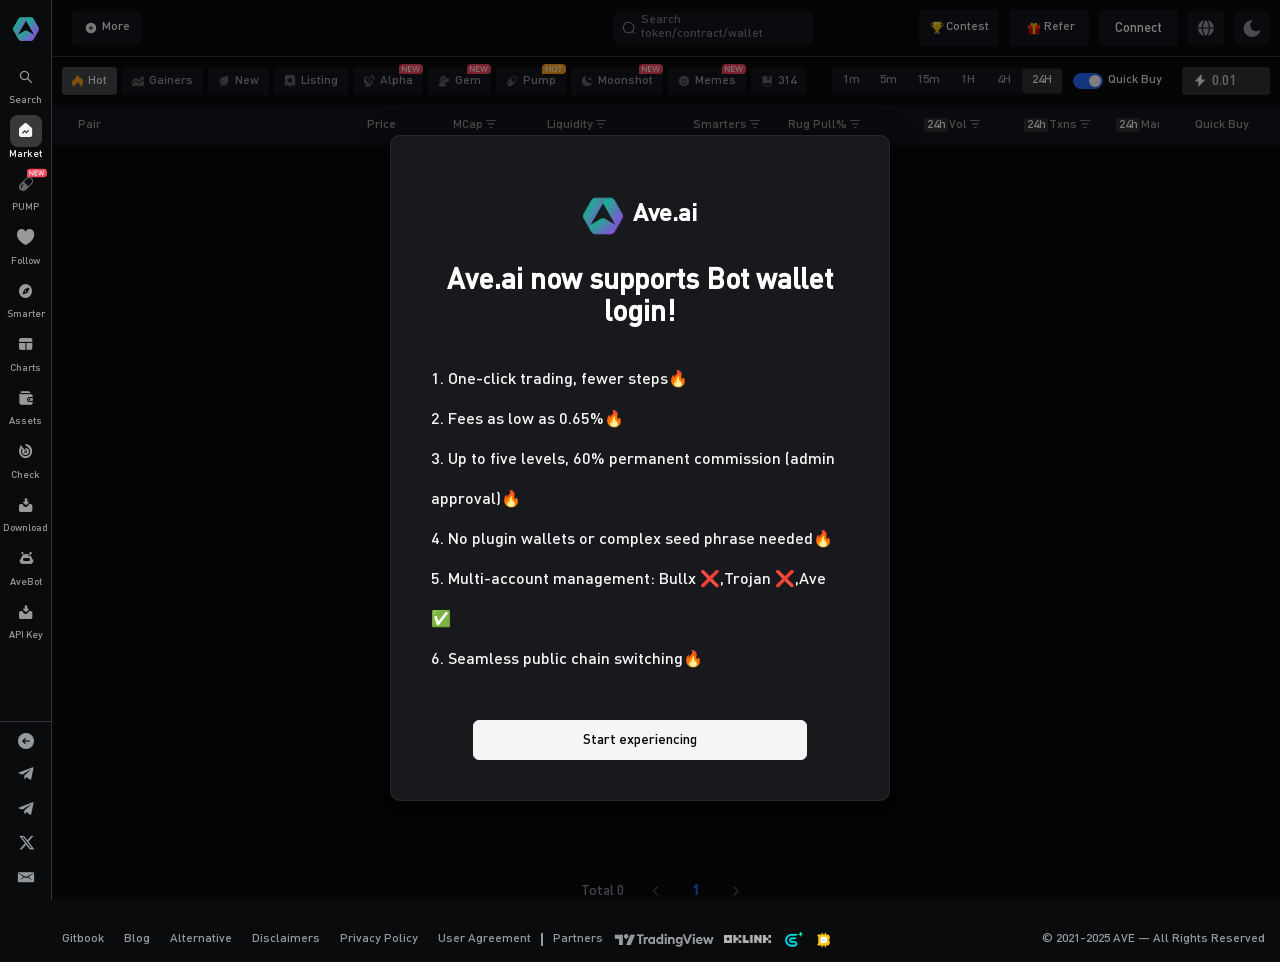
==== chart/index.html @ ca41f1e1 "deploy" ====
<!DOCTYPE html><html lang=""><head><meta charset="utf-8"><meta http-equiv="X-UA-Compatible" content="IE=edge"><meta name="viewport" content="width=device-width,initial-scale=1"><title>Chart | Ave.ai</title><meta name="title" content="Ave.ai"><meta name="description" content="Ave.ai is the most comprehensive on-chain crypto trading platform, integrating 130+ blockchains and 300+ DEXs for secure, professional, and fast trading. It empowers 7M+ users with advanced token analysis and seamless execution across its App, PC platform, and trading bots."><meta property="og:type" content="website"><meta property="og:url" content="https://ave.ai"><meta property="og:title" content="Ave.ai - The Ultimate Web3 Trading Platform"><meta property="og:description" content="Real-Time Blockchain Data, Price Alerts, Smart Money, KOL, Sniping, Copy-Trading and more."><meta property="og:image" content="https://ave.s3.ap-east-1.amazonaws.com/logo/tg-share.png"><meta property="og:image:width" content="1200"><meta property="og:image:height" content="600"><meta property="twitter:card" content="summary_large_image"><meta property="twitter:url" content="https://ave.ai"><meta property="twitter:title" content="Ave.ai - The Ultimate Web3 Trading Platform"><meta property="twitter:description" content="Real-Time Blockchain Data, Price Alerts, Smart Money, KOL, Sniping, Copy-Trading and more."><meta property="twitter:image" content="https://ave.s3.ap-east-1.amazonaws.com/logo/tg-share.png"><meta property="fb:app_id" content="1024585522541030"><!--[if IE]><link rel="icon" href="/favicon.ico" /><![endif]--><link rel="shortcut icon" href="/favicon.ico"><script async src="https://www.googletagmanager.com/gtag/js?id=G-LFKW8KRD0V"></script><script src="/vemachine.js"></script><script>// let supportsDomain = ['ave-m-test-5.github.io']
      // console.log('----top-------',window.top)
      // console.log('----self------',window.self)
      // if (self === top ) {
      //   var antiClickjack = document.getElementById('antiClickjack')
      //   antiClickjack.parentNode.removeChild(antiClickjack)
      // } else {
      //   top.location = self.location
      // }
      function redirect() {
        // let domains = ['avedex.cc', 'ave.ai', 'opencw.online', 'opencc.club']
        // let isDomain = domains.some(i => location.hostname.includes(i))
        let isMobile = /mobile|phone|pad|pod|iPhone|iPod|ios|iPad|Android|Mobile|BlackBerry|IEMobile|MQQBrowser|JUC|Fennec|wOSBrowser|BrowserNG|WebOS|Symbian|Windows Phone/i.test(navigator.userAgent)
        let isUnRedirectDomains = /(opencc\.club)|(aveaidata\.com)/i.test(location.hostname)
        if (isMobile && location.protocol.includes('http') && !location.host.includes('test') && !isUnRedirectDomains) {
            if(location.pathname == '/rank'){
              location.replace('https://airdrop.ave.ai')
            } else {
              location.replace(location.protocol + '//m.' + location.host + location.pathname + location.search)
            }
        }
      }
      redirect()
      function addScriptJs() {
        let d = (JSON.parse(localStorage.ave_globalConfig || '{}').token_logo_url || 'https://www.iconaves.com/')
        let script = document.createElement('script')
        script.type = 'text/javascript'
        script.src = d + `charting_library/charting_library.standalone.js`
        document.getElementsByTagName('head')[0].appendChild(script)
      }
      addScriptJs()</script><link href="/static/css/ApiKey-f71cff67.6a36fe2b.css" rel="prefetch"><link href="/static/css/Balance-21833f8f.79f6ce2b.css" rel="prefetch"><link href="/static/css/Chart-31ecd969.9b517720.css" rel="prefetch"><link href="/static/css/Check-31ecd969.3873eb59.css" rel="prefetch"><link href="/static/css/Download-31ecd969.2d7474a4.css" rel="prefetch"><link href="/static/css/Fav-f71cff67.3955f131.css" rel="prefetch"><link href="/static/css/Index-f71cff67.54437e3a.css" rel="prefetch"><link href="/static/css/Kline-31ecd969.3279a325.css" rel="prefetch"><link href="/static/css/OfficialVerification-f71cff67.b5f4f597.css" rel="prefetch"><link href="/static/css/Pump-31ecd969.e5929961.css" rel="prefetch"><link href="/static/css/Rank-f71cff67.85b6f28e.css" rel="prefetch"><link href="/static/css/Referral-f71cff67.82a01d85.css" rel="prefetch"><link href="/static/css/Smart-f71cff67.af7cda30.css" rel="prefetch"><link href="/static/css/Token-253ae210.98a811a6.css" rel="prefetch"><link href="/static/css/Token-6a2c624d.e3542731.css" rel="prefetch"><link href="/static/css/Token-f71cff67.255a1eab.css" rel="prefetch"><link href="/static/css/chunk-313e67f0.9e0c891a.css" rel="prefetch"><link href="/static/css/default-Chart-Kline-Token-5cf51579.59e1fb63.css" rel="prefetch"><link href="/static/css/default-Index-Pump-Token-1f80e606.da8563d4.css" rel="prefetch"><link href="/static/js/ApiKey-f71cff67.776a9764.js" rel="prefetch"><link href="/static/js/Balance-21833f8f.9f038b0f.js" rel="prefetch"><link href="/static/js/Chart-31ecd969.2fd0bb5a.js" rel="prefetch"><link href="/static/js/Check-31ecd969.735330cc.js" rel="prefetch"><link href="/static/js/Download-31ecd969.7bb31d76.js" rel="prefetch"><link href="/static/js/Fav-f71cff67.8384654d.js" rel="prefetch"><link href="/static/js/Index-f71cff67.89c2bac4.js" rel="prefetch"><link href="/static/js/Kline-31ecd969.595a8030.js" rel="prefetch"><link href="/static/js/Lost-2a317ca3.3fcc49bf.js" rel="prefetch"><link href="/static/js/OfficialVerification-f71cff67.ca6d4b40.js" rel="prefetch"><link href="/static/js/Pump-31ecd969.e25fe1ff.js" rel="prefetch"><link href="/static/js/Rank-f71cff67.ff3c9082.js" rel="prefetch"><link href="/static/js/Referral-f71cff67.59155060.js" rel="prefetch"><link href="/static/js/Smart-f71cff67.ca943f69.js" rel="prefetch"><link href="/static/js/Token-253ae210.0b71a1ac.js" rel="prefetch"><link href="/static/js/Token-6a2c624d.c95b83b5.js" rel="prefetch"><link href="/static/js/Token-f71cff67.5de48d1f.js" rel="prefetch"><link href="/static/js/chunk-2d0cc9a7.7d72dd5b.js" rel="prefetch"><link href="/static/js/chunk-313e67f0.37491906.js" rel="prefetch"><link href="/static/js/chunk-5d7b3c2b.1cd880cf.js" rel="prefetch"><link href="/static/js/chunk-6cbceefd.65727936.js" rel="prefetch"><link href="/static/js/chunk-95565b38.9bbe70e5.js" rel="prefetch"><link href="/static/js/chunk-9b2b69e2.70046dc5.js" rel="prefetch"><link href="/static/js/default-Chart-Index-b811f808.6b7d3717.js" rel="prefetch"><link href="/static/js/default-Chart-Kline-Token-5cf51579.1369ad5e.js" rel="prefetch"><link href="/static/js/default-Fav-Index-Smart-6bdcf28a.e75e60a6.js" rel="prefetch"><link href="/static/js/default-Fav-Rank-Smart-c18b0473.b0b18695.js" rel="prefetch"><link href="/static/js/default-Fav-Smart-31ecd969.c0481fb5.js" rel="prefetch"><link href="/static/js/default-Index-Pump-Token-1f80e606.967e620c.js" rel="prefetch"><link href="/static/js/vendors-Index-Pump-Token-25cb2edc.29214290.js" rel="prefetch"><link href="/static/css/app-06837ae4.5f50bdcd.css" rel="preload" as="style"><link href="/static/css/app-c714bc7b.2062d680.css" rel="preload" as="style"><link href="/static/css/app-cfbf0a2e.84827f6a.css" rel="preload" as="style"><link href="/static/css/app-ec8c427e.1cf5cdd8.css" rel="preload" as="style"><link href="/static/js/app-06837ae4.fdc1468d.js" rel="preload" as="script"><link href="/static/js/app-0b7a60cc.8b9b6d97.js" rel="preload" as="script"><link href="/static/js/app-167fad9f.aaf0bf0a.js" rel="preload" as="script"><link href="/static/js/app-16d3814e.7bfaf046.js" rel="preload" as="script"><link href="/static/js/app-1f20a385.50b6b26f.js" rel="preload" as="script"><link href="/static/js/app-2a42e354.aa9a592b.js" rel="preload" as="script"><link href="/static/js/app-33e35537.77df16f8.js" rel="preload" as="script"><link href="/static/js/app-4939e289.91777275.js" rel="preload" as="script"><link href="/static/js/app-6484b8ce.4f20cd66.js" rel="preload" as="script"><link href="/static/js/app-6f84c08c.fa4eab03.js" rel="preload" as="script"><link href="/static/js/app-72f93981.fbfb8a3f.js" rel="preload" as="script"><link href="/static/js/app-73914085.e6f824af.js" rel="preload" as="script"><link href="/static/js/app-748942c6.2d24419f.js" rel="preload" as="script"><link href="/static/js/app-84f69768.55d66357.js" rel="preload" as="script"><link href="/static/js/app-9187ef67.4600008b.js" rel="preload" as="script"><link href="/static/js/app-94629317.e1e428a9.js" rel="preload" as="script"><link href="/static/js/app-968c033f.8b3df958.js" rel="preload" as="script"><link href="/static/js/app-9af05477.8c2b6226.js" rel="preload" as="script"><link href="/static/js/app-a97bfcba.677fad25.js" rel="preload" as="script"><link href="/static/js/app-aeb57120.3f71007f.js" rel="preload" as="script"><link href="/static/js/app-b5906859.78a9fefa.js" rel="preload" as="script"><link href="/static/js/app-c714bc7b.d9021fe4.js" rel="preload" as="script"><link href="/static/js/app-cfbf0a2e.2d2ea501.js" rel="preload" as="script"><link href="/static/js/app-db300d2f.b8a180e0.js" rel="preload" as="script"><link href="/static/js/app-ec8c427e.b51bc756.js" rel="preload" as="script"><link href="/static/js/app-f9ca8911.51fda257.js" rel="preload" as="script"><link href="/static/js/runtime.2b8c33c8.js" rel="preload" as="script"><link href="/static/css/app-ec8c427e.1cf5cdd8.css" rel="stylesheet"><link href="/static/css/app-cfbf0a2e.84827f6a.css" rel="stylesheet"><link href="/static/css/app-06837ae4.5f50bdcd.css" rel="stylesheet"><link href="/static/css/app-c714bc7b.2062d680.css" rel="stylesheet"><link rel="icon" type="image/png" sizes="32x32" href="/img/icons/favicon-32x32.png"><link rel="icon" type="image/png" sizes="16x16" href="/img/icons/favicon-16x16.png"><link rel="manifest" href="/manifest.json"><meta name="theme-color" content="#131722"><meta name="apple-mobile-web-app-capable" content="yes"><meta name="apple-mobile-web-app-status-bar-style" content="default"><meta name="apple-mobile-web-app-title" content="Ave"><link rel="apple-touch-icon" href="/img/icons/apple-touch-icon-152x152.png"><link rel="mask-icon" href="/img/icons/safari-pinned-tab.svg" color="#131722"><meta name="msapplication-TileImage" content="/img/icons/msapplication-icon-144x144.png"><meta name="msapplication-TileColor" content="#000000"></head><body><noscript><strong>We're sorry but avedex doesn't work properly without JavaScript enabled. Please enable it to continue.</strong></noscript><div id="app"></div><script>window.dataLayer = window.dataLayer || [];
      function gtag(){dataLayer.push(arguments);}
      gtag('js', new Date());

      gtag('config', 'G-LFKW8KRD0V');
      // //添加红包雨
      // ;(function () {
      //   var script = document.createElement('script')
      //   script.onload = function () {
      //     MapleRedPacketSDK.initMapleRedPacket({
      //       platform: "ave"
      //     }).renderToBody()
      //   }
      //   script.defer = true
      //   script.src = 'https://unpkg.com/@maple-tech/red-packet-sdk/dist/index.iife.js'
      //   document.body.appendChild(script)
      // })()</script><script src="/static/js/runtime.2b8c33c8.js"></script><script src="/static/js/app-748942c6.2d24419f.js"></script><script src="/static/js/app-6f84c08c.fa4eab03.js"></script><script src="/static/js/app-9af05477.8c2b6226.js"></script><script src="/static/js/app-84f69768.55d66357.js"></script><script src="/static/js/app-94629317.e1e428a9.js"></script><script src="/static/js/app-968c033f.8b3df958.js"></script><script src="/static/js/app-167fad9f.aaf0bf0a.js"></script><script src="/static/js/app-2a42e354.aa9a592b.js"></script><script src="/static/js/app-b5906859.78a9fefa.js"></script><script src="/static/js/app-72f93981.fbfb8a3f.js"></script><script src="/static/js/app-db300d2f.b8a180e0.js"></script><script src="/static/js/app-9187ef67.4600008b.js"></script><script src="/static/js/app-4939e289.91777275.js"></script><script src="/static/js/app-16d3814e.7bfaf046.js"></script><script src="/static/js/app-aeb57120.3f71007f.js"></script><script src="/static/js/app-6484b8ce.4f20cd66.js"></script><script src="/static/js/app-0b7a60cc.8b9b6d97.js"></script><script src="/static/js/app-73914085.e6f824af.js"></script><script src="/static/js/app-1f20a385.50b6b26f.js"></script><script src="/static/js/app-f9ca8911.51fda257.js"></script><script src="/static/js/app-ec8c427e.b51bc756.js"></script><script src="/static/js/app-cfbf0a2e.2d2ea501.js"></script><script src="/static/js/app-33e35537.77df16f8.js"></script><script src="/static/js/app-06837ae4.fdc1468d.js"></script><script src="/static/js/app-a97bfcba.677fad25.js"></script><script src="/static/js/app-c714bc7b.d9021fe4.js"></script></body></html>
---- static/css/ApiKey-f71cff67.6a36fe2b.css ----
[data-v-0fa885c8] .header-class-custom{background-color:var(--a-btn-bg-1-color)!important;font-weight:400}[data-v-0fa885c8] .row-class-custom{background-color:var(--a-bg-1-color)!important;color:var(--a-text-1-color)!important}[data-v-0fa885c8] .el-dropdown-menu{padding:10px!important}[data-v-0fa885c8] .custom-dropdown-class .el-popper__arrow:before{display:none!important}[data-v-0fa885c8] .el-dropdown-menu__item{color:#333;border-radius:.25rem;margin:0 1rem;width:10rem;padding:.5rem}[data-v-0fa885c8] .el-dropdown-menu__item:focus,[data-v-0fa885c8] .el-dropdown-menu__item:hover{background:#f2f2f2;color:#333}.table-custom-class[data-v-0fa885c8]{width:100%}.table-custom-class .row-option-class[data-v-0fa885c8]{display:flex;gap:.5rem}.table-custom-class .row-option-class div[data-v-0fa885c8]{cursor:pointer;text-decoration:underline}.table-custom-class .row-option-class .disabled-option[data-v-0fa885c8]{color:#999;cursor:not-allowed;text-decoration:underline;opacity:.7}.status-active[data-v-0fa885c8]{color:#1cc982}.status-deactivated[data-v-0fa885c8]{color:#f6465d}.warning-message[data-v-0fa885c8]{color:#f6465d;padding:10px 0;font-size:14px}.action-buttons[data-v-0fa885c8]{margin-top:20px;text-align:right}.action-buttons .deactivate-btn[data-v-0fa885c8]{background-color:transparent;border:1px solid #dcdfe6;color:#606266}[data-v-d5ce3548] .header-class-custom{background-color:var(--a-btn-bg-1-color)!important;font-weight:400}[data-v-d5ce3548] .row-class-custom{background-color:var(--a-bg-1-color)!important;color:var(--a-text-1-color)!important}.table-custom-class[data-v-d5ce3548]{width:100%}.header-with-icon[data-v-d5ce3548]{display:flex;align-items:center;gap:5px}.text-buy[data-v-d5ce3548]{color:#1cc982}.text-sell[data-v-d5ce3548]{color:#f6465d}.token-container[data-v-d5ce3548]{display:flex;align-items:center;gap:8px}.token-info[data-v-d5ce3548]{display:flex;flex-direction:column}.token-contract[data-v-d5ce3548]{font-size:.625rem;color:#959a9f;display:flex;align-items:center;gap:4px}.profit[data-v-d5ce3548]{display:flex;flex-direction:column}.profit.positive[data-v-d5ce3548]{color:#1cc982}.profit.negative[data-v-d5ce3548]{color:#f6465d}.profit.neutral[data-v-d5ce3548]{color:#909399}.hash-container[data-v-d5ce3548]{display:flex;align-items:center;gap:4px}.icon-action[data-v-d5ce3548]{cursor:pointer;color:var(--custom-primary-color);font-size:14px;margin-left:4px}.icon-action[data-v-d5ce3548]:hover{opacity:.8}[data-v-edfee620] .create-key-dialog{border-radius:8px;overflow:hidden}[data-v-edfee620] .create-key-dialog .el-dialog__header{padding:20px;margin-right:0}[data-v-edfee620] .create-key-dialog .el-dialog__header .el-dialog__title{font-size:18px;font-weight:500}[data-v-edfee620] .create-key-dialog .el-dialog__header .el-dialog__headerbtn{top:20px;right:20px}[data-v-edfee620] .create-key-dialog .el-dialog__body{padding:0 20px 20px}[data-v-edfee620] .create-key-dialog .el-dialog__footer{display:none}.dialog-content[data-v-edfee620]{display:flex;flex-direction:column}.dialog-content .generate-key-box[data-v-edfee620]{height:3rem;flex-shrink:0;border-radius:.5rem;background:#f2f2f2;display:flex;align-items:center;justify-content:space-between;padding:0 1rem}.form-label[data-v-edfee620]{font-size:14px;color:var(--el-text-color-primary);margin-bottom:8px}.custom-input[data-v-edfee620]{margin-bottom:20px}.custom-input[data-v-edfee620] .el-input__wrapper{border-radius:4px}.next-btn[data-v-edfee620]{width:100%;height:40px;background-color:#222;border-color:#222;color:#fff;border-radius:4px}.next-btn[data-v-edfee620]:hover{background-color:#333;border-color:#333}.next-btn.is-disabled[data-v-edfee620],.next-btn.is-disabled[data-v-edfee620]:hover{background-color:#999;border-color:#999}.key-warning[data-v-edfee620]{margin-top:.5rem;margin-bottom:1rem;font-size:.75rem}.key-warning i[data-v-edfee620]{font-size:16px;margin-top:2px}.key-warning span[data-v-edfee620]{font-size:14px;line-height:1.5}.delegatees-list[data-v-edfee620]{display:flex;flex-direction:column;gap:8px;margin-bottom:20px}.delegatee-item[data-v-edfee620]{display:flex;align-items:center;padding:12px;border-radius:8px;border:1px solid var(--el-border-color-lighter);cursor:pointer;background-color:#f8f9fc}.delegatee-item.selected[data-v-edfee620]{background-color:#eef3ff;border-color:#4e6ef2}.delegatee-item[data-v-edfee620]:hover{border-color:var(--el-color-primary-light-5)}.delegatee-icon[data-v-edfee620]{width:24px;height:24px;margin-right:12px}.delegatee-icon .circle-placeholder[data-v-edfee620]{width:100%;height:100%;background-color:#4e6ef2;border-radius:50%}.delegatee-name[data-v-edfee620]{flex:1;font-size:14px}.check-icon[data-v-edfee620]{color:#4e6ef2;font-size:16px}[data-v-09e05a3c] .el-segmented{padding:.25rem}[data-v-09e05a3c] .el-segmented__item-selected{background-color:#fff;border-radius:.25rem}[data-v-09e05a3c] .el-segmented__item.is-selected{color:#000}.page-bg .head-bg[data-v-09e05a3c]{display:flex;align-items:center;justify-content:space-between;padding:.6rem 1.25rem .6rem 1.5rem;border-bottom:var(--custom-br)}.page-bg .head-bg .create-button[data-v-09e05a3c]{display:flex;align-items:center;padding:.375rem .5rem;gap:.625rem;border-radius:.25rem;background:#15171c;color:#fafafa;font-size:.875rem;cursor:pointer}
---- static/css/Balance-21833f8f.79f6ce2b.css ----
[data-v-054dd3f2] .el-table{overflow:initial}[data-v-054dd3f2] .el-table .el-table__header-wrapper{position:sticky;top:60px;z-index:3}[data-v-054dd3f2] .el-table .sort-caret.ascending{border-bottom-color:var(--a-text-2-color)}[data-v-054dd3f2] .el-table .sort-caret.descending{border-top-color:var(--a-text-2-color)}[data-v-054dd3f2] .el-table tr{cursor:pointer}[data-v-054dd3f2] .el-table .cell{line-height:15px;padding:0 3px}[data-v-054dd3f2] .el-table th,[data-v-054dd3f2] .el-table th.el-table__cell.is-leaf{border-bottom:none}[data-v-054dd3f2] .el-table th.el-table__cell.is-leaf.descending .cell{color:var(--custom-primary-color)}[data-v-054dd3f2] .el-table th.el-table__cell.is-leaf.descending .cell .sort-caret.descending{border-top-color:var(--custom-primary-color)}[data-v-054dd3f2] .el-table th.el-table__cell.is-leaf.ascending .cell{color:var(--custom-primary-color)}[data-v-054dd3f2] .el-table th.el-table__cell.is-leaf.ascending .cell .sort-caret.ascending{border-bottom-color:var(--custom-primary-color)}[data-v-054dd3f2] .el-table th .cell{font-weight:400;font-size:12px}[data-v-054dd3f2] .el-table td.el-table__cell{font-weight:400}[data-v-054dd3f2] .el-table td .cell{overflow:visible}.icon-token-container[data-v-054dd3f2]{margin-right:4px}.icon-token-container .icon-symbol[data-v-054dd3f2]{left:20px;top:20px}.plus[data-v-054dd3f2]{font-size:20px;line-height:20px;display:block;height:20px;margin-right:10px}.progress[data-v-054dd3f2]{margin-left:3px}.progress[data-v-054dd3f2] .el-progress__text{min-width:12px}.progress .icon-suo1[data-v-054dd3f2]{width:8px;height:8px}.icon-svg1[data-v-054dd3f2]{width:16px;height:16px;vertical-align:middle}.token-info[data-v-054dd3f2]{display:flex;align-items:center}.token-info .token-symbol[data-v-054dd3f2]{font-size:14px;margin-right:3px}.token-info .token-network[data-v-054dd3f2]{border:1px solid #878fbc;border-radius:10px;font-size:12px;color:#878fbc;padding:2px 5px;margin-left:9px}.token-info .token-icon[data-v-054dd3f2]{border-radius:50%;width:32px;height:32px}.table-empty[data-v-054dd3f2]{display:flex;flex-direction:column;justify-content:center;align-items:center;padding:80px 0;min-height:calc(100vh - 750px)}.icon-svg[data-v-054dd3f2]{font-size:20px;cursor:pointer;color:var(--custom-primary-color);border-radius:100%;width:20px;vertical-align:middle}.icon-svg.icon-huoyan[data-v-054dd3f2]{width:12px;font-size:12px}.icon-svg.icon-new[data-v-054dd3f2]{font-size:12px}.icon-svg.icon-xiala[data-v-054dd3f2]{width:8px;height:8px;margin-left:5px}.icon-shaixuan[data-v-054dd3f2]:hover{cursor:pointer;color:var(--custom-primary-color)}.filter-box[data-v-054dd3f2]{color:var(--custom-text-1-color)}.filter-box .filter-title[data-v-054dd3f2]{font-size:12px;color:var(--a-text-2-color)}.filter-box[data-v-054dd3f2] .el-slider__runway{--el-slider-button-size:14px}.filter-box[data-v-054dd3f2] .el-slider__runway .el-slider__marks .el-slider__marks-text:nth-child(2){transform:translateX(0)!important;right:-6px!important;left:auto!important}.filter-box .chain-icon-sort-container[data-v-054dd3f2]{display:flex;flex-direction:column;align-items:center;justify-content:center;margin-left:5px}.filter-box .chain-icon-sort-container .icon-svg[data-v-054dd3f2]{font-size:10px;padding:0;cursor:pointer;color:var(--a-text-2-color);width:12px;height:10px}.filter-box .chain-icon-sort-container .icon-svg+.icon-svg[data-v-054dd3f2]{margin-top:1px}.filter-box .chain-icon-sort-container .icon-svg.active[data-v-054dd3f2]{color:var(--custom-primary-color)}.filter-box .icon-filter-sort[data-v-054dd3f2]{font-size:12px;opacity:.3;cursor:pointer}.filter-box .icon-filter-sort.active[data-v-054dd3f2]{opacity:1}.filter-box .icon-filter-sort[data-v-054dd3f2]:hover:not(.active){opacity:.6}.red[data-v-054dd3f2]{color:var(--35de2a5e)}.green[data-v-054dd3f2]{color:var(--4576f7ec)}.popper-gold .title[data-v-054dd3f2]{color:var(--a-text-2-color)}.popper-gold ul li a[data-v-054dd3f2]{color:var(--custom-text-1-color);padding:6px 15px;display:flex}.popper-gold ul li a .icon-bianzu[data-v-054dd3f2],.popper-gold ul li a .icon-dexs1[data-v-054dd3f2]{color:var(--a-text-1-color)}.popper-gold ul li a.disabled[data-v-054dd3f2]{color:var(--a-text-2-color)}.popper-gold ul li a.disabled[data-v-054dd3f2]:hover{cursor:not-allowed}.popper-gold ul li a[data-v-054dd3f2]:hover{opacity:1;text-decoration:none;background:var(--custom-btn-2-color)}.popper-gold .footer[data-v-054dd3f2]{display:flex;align-items:center;justify-content:center;margin:15px 0}.popper-gold .tag-left[data-v-054dd3f2]{margin-left:3px;width:12px;height:12px}.popper-gold .tag-left2[data-v-054dd3f2]{margin-left:3px;width:19px;height:17px}.icon-danger[data-v-054dd3f2]{color:red}.color-gray[data-v-054dd3f2],.mini[data-v-054dd3f2]{color:#959a9f;font-size:12px}.mini[data-v-054dd3f2]{display:block}[data-v-07c3b483] .el-table{overflow:initial;min-height:calc(100vh - 220px)}[data-v-07c3b483] .el-table .el-table__header-wrapper{position:sticky;top:60px;z-index:3}[data-v-07c3b483] .el-table .sort-caret.ascending{border-bottom-color:var(--a-text-2-color)}[data-v-07c3b483] .el-table .sort-caret.descending{border-top-color:var(--a-text-2-color)}[data-v-07c3b483] .el-table tr{cursor:pointer}[data-v-07c3b483] .el-table .cell{line-height:15px;padding:0 3px}[data-v-07c3b483] .el-table th,[data-v-07c3b483] .el-table th.el-table__cell.is-leaf{border-bottom:none}[data-v-07c3b483] .el-table th.el-table__cell.is-leaf.descending .cell{color:var(--custom-primary-color)}[data-v-07c3b483] .el-table th.el-table__cell.is-leaf.descending .cell .sort-caret.descending{border-top-color:var(--custom-primary-color)}[data-v-07c3b483] .el-table th.el-table__cell.is-leaf.ascending .cell{color:var(--custom-primary-color)}[data-v-07c3b483] .el-table th.el-table__cell.is-leaf.ascending .cell .sort-caret.ascending{border-bottom-color:var(--custom-primary-color)}[data-v-07c3b483] .el-table th .cell{font-weight:400;font-size:12px}[data-v-07c3b483] .el-table td.el-table__cell{font-weight:400}[data-v-07c3b483] .el-table td .cell{overflow:visible}.icon-token-container[data-v-07c3b483]{margin-right:4px}.icon-token-container .icon-symbol[data-v-07c3b483]{left:20px;top:20px}.plus[data-v-07c3b483]{font-size:20px;line-height:20px;display:block;height:20px;margin-right:10px}.progress[data-v-07c3b483]{margin-left:3px}.progress[data-v-07c3b483] .el-progress__text{min-width:12px}.progress .icon-suo1[data-v-07c3b483]{width:8px;height:8px}.icon-svg1[data-v-07c3b483]{width:16px;height:16px;vertical-align:middle}.token-info[data-v-07c3b483]{display:flex;align-items:center}.token-info .token-symbol[data-v-07c3b483]{font-size:14px;margin-right:3px}.token-info .token-network[data-v-07c3b483]{border:1px solid #878fbc;border-radius:10px;font-size:12px;color:#878fbc;padding:2px 5px;margin-left:9px}.token-info .token-icon[data-v-07c3b483]{border-radius:50%;width:32px;height:32px}.table-empty[data-v-07c3b483]{display:flex;flex-direction:column;justify-content:center;align-items:center;padding:80px 0;min-height:calc(100vh - 750px)}.icon-svg[data-v-07c3b483]{font-size:20px;cursor:pointer;color:var(--custom-primary-color);border-radius:100%;width:20px;vertical-align:middle}.icon-svg.icon-huoyan[data-v-07c3b483]{width:12px;font-size:12px}.icon-svg.icon-new[data-v-07c3b483]{font-size:12px}.icon-svg.icon-xiala[data-v-07c3b483]{width:8px;height:8px;margin-left:5px}.icon-shaixuan[data-v-07c3b483]:hover{cursor:pointer;color:var(--custom-primary-color)}.filter-box[data-v-07c3b483]{color:var(--custom-text-1-color)}.filter-box .filter-title[data-v-07c3b483]{font-size:12px;color:var(--a-text-2-color)}.filter-box[data-v-07c3b483] .el-slider__runway{--el-slider-button-size:14px}.filter-box[data-v-07c3b483] .el-slider__runway .el-slider__marks .el-slider__marks-text:nth-child(2){transform:translateX(0)!important;right:-6px!important;left:auto!important}.filter-box .chain-icon-sort-container[data-v-07c3b483]{display:flex;flex-direction:column;align-items:center;justify-content:center;margin-left:5px}.filter-box .chain-icon-sort-container .icon-svg[data-v-07c3b483]{font-size:10px;padding:0;cursor:pointer;color:var(--a-text-2-color);width:12px;height:10px}.filter-box .chain-icon-sort-container .icon-svg+.icon-svg[data-v-07c3b483]{margin-top:1px}.filter-box .chain-icon-sort-container .icon-svg.active[data-v-07c3b483]{color:var(--custom-primary-color)}.filter-box .icon-filter-sort[data-v-07c3b483]{font-size:12px;opacity:.3;cursor:pointer}.filter-box .icon-filter-sort.active[data-v-07c3b483]{opacity:1}.filter-box .icon-filter-sort[data-v-07c3b483]:hover:not(.active){opacity:.6}.red[data-v-07c3b483]{color:var(--77fe5e46)}.green[data-v-07c3b483]{color:var(--126305d4)}.popper-gold .title[data-v-07c3b483]{color:var(--a-text-2-color)}.popper-gold ul li a[data-v-07c3b483]{color:var(--custom-text-1-color);padding:6px 15px;display:flex}.popper-gold ul li a .icon-bianzu[data-v-07c3b483],.popper-gold ul li a .icon-dexs1[data-v-07c3b483]{color:var(--a-text-1-color)}.popper-gold ul li a.disabled[data-v-07c3b483]{color:var(--a-text-2-color)}.popper-gold ul li a.disabled[data-v-07c3b483]:hover{cursor:not-allowed}.popper-gold ul li a[data-v-07c3b483]:hover{opacity:1;text-decoration:none;background:var(--custom-btn-2-color)}.popper-gold .footer[data-v-07c3b483]{display:flex;align-items:center;justify-content:center;margin:15px 0}.popper-gold .tag-left[data-v-07c3b483]{margin-left:3px;width:12px;height:12px}.popper-gold .tag-left2[data-v-07c3b483]{margin-left:3px;width:19px;height:17px}.icon-danger[data-v-07c3b483]{color:red}.color-gray[data-v-07c3b483],.mini[data-v-07c3b483]{color:#959a9f;font-size:12px}.mini[data-v-07c3b483]{display:block}.sol[data-v-ca28e7ba]{background:var(--a-bg-1-color);padding:40px;--el-checkbox-checked-bg-color:#000;--el-checkbox-checked-input-border-color:#000;color:var(--a-text-1-color)}.sol .fon-weight-bold[data-v-ca28e7ba]{font-weight:700}.sol .attention.active[data-v-ca28e7ba]{color:#f45469}.sol .share[data-v-ca28e7ba]{padding:8px 18px;background:var(--custom-bg-6-color);color:var(--a-btn-bg-2-color);font-size:12px;margin-bottom:20px}.sol .item[data-v-ca28e7ba]{background:var(--custom-bg-6-color);padding:20px;font-size:14px;color:var(--a-text-2-color);border-radius:12px;text-align:center}.sol .item i.icon-qiehuan[data-v-ca28e7ba]{color:var(--a-text-2-color)}.sol .item2[data-v-ca28e7ba]{border:1px solid var(--custom-primary-lighter-7-color);padding:12px;font-size:14px;color:var(--a-text-2-color);border-radius:12px;text-align:center;width:calc(100vw - 48px)}.sol .item2[data-v-ca28e7ba]:not(:last-child){margin-right:12px}.sol .item2 i.icon-qiehuan[data-v-ca28e7ba]{color:var(--a-text-2-color)}.sol .border-bottom[data-v-ca28e7ba]{border-bottom:1px solid var(--custom-primary-lighter-14-color)}.sol .tabs[data-v-ca28e7ba]{padding:10px 5px;font-size:16px}.sol .tabs a[data-v-ca28e7ba]{font-size:14px;color:#999;text-align:center;font-weight:500;line-height:16px;text-decoration:none;border-bottom:3px solid transparent;padding-bottom:10px;margin-right:30px}.sol .tabs a[data-v-ca28e7ba]:hover{opacity:1}.sol .tabs a.active[data-v-ca28e7ba]{color:var(--a-text-1-color);border-bottom:3px solid var(--a-text-1-color)}.sol[data-v-ca28e7ba] .el-table{--el-table-tr-bg-color:var(--custom-bg-1-color);--el-table-bg-color:var(--custom-bg-1-color);--el-table-text-color:var(--a-text-1-color);--el-table-header-bg-color:var(--a-btn-bg-1-color);--el-fill-color-lighter:var(--custom-bg-1-color);--el-table-header-text-color:var(--a-text-2-color);--el-table-border-color:var(--a-br-1-color);--el-table-row-hover-bg-color:var(--a-table-hover-bg-color);background:var(--custom-bg-1-color);--el-bg-color:var(--custom-bg-1-color);overflow:initial;min-height:calc(100vh - 600px);font-size:14px}.sol[data-v-ca28e7ba] .el-table .el-table__header-wrapper{position:sticky;top:47px;z-index:3}.sol[data-v-ca28e7ba] .el-table .sort-caret.ascending{border-bottom-color:var(--custom-font-8-color)}.sol[data-v-ca28e7ba] .el-table .sort-caret.descending{border-top-color:var(--custom-font-8-color)}.sol[data-v-ca28e7ba] .el-table a{color:currentColor;display:inline-block;vertical-align:middle;line-height:1}.sol[data-v-ca28e7ba] .el-table tr{cursor:pointer}.sol[data-v-ca28e7ba] .el-table .cell{line-height:17px;padding:0 1px}.sol[data-v-ca28e7ba] .el-table th{padding:6px 5px 6px 5px;border-bottom:none!important;height:40px}.sol[data-v-ca28e7ba] .el-table th.el-table__cell.is-leaf{border-bottom:none}.sol[data-v-ca28e7ba] .el-table th.el-table__cell.is-leaf.descending .cell{color:var(--el-table-header-text-color)}.sol[data-v-ca28e7ba] .el-table th.el-table__cell.is-leaf.descending .cell .sort-caret.descending{border-top-color:var(--a-btn-bg-2-color)}.sol[data-v-ca28e7ba] .el-table th.el-table__cell.is-leaf.ascending .cell{color:var(--el-table-header-text-color)}.sol[data-v-ca28e7ba] .el-table th.el-table__cell.is-leaf.ascending .cell .sort-caret.ascending{border-bottom-color:var(--a-btn-bg-2-color)}.sol[data-v-ca28e7ba] .el-table th .cell{font-weight:400;font-size:12px}.sol[data-v-ca28e7ba] .el-table td{height:60px}.sol[data-v-ca28e7ba] .el-table td.el-table__cell{z-index:0;padding:6px 5px 6px 5px;border-bottom:.5px solid var(--custom-br-1-color);font-weight:400}.sol[data-v-ca28e7ba] .el-table td:first-child,.sol[data-v-ca28e7ba] .el-table th:first-child{padding-left:20px}.sol[data-v-ca28e7ba] .el-table td:last-child,.sol[data-v-ca28e7ba] .el-table th:last-child{padding-right:20px}.sol[data-v-ca28e7ba] .el-table .token-symbol{color:var(--a-text-1-color)}.sol[data-v-ca28e7ba] .el-table .trade{display:flex;align-items:center;justify-content:flex-end}.sol[data-v-ca28e7ba] .el-table .trade a{background:var(--a-bg-4-color);padding:5px 7px;border-radius:6px;display:flex;align-items:center;font-size:14px;color:var(--a-text-1-color)}.sol[data-v-ca28e7ba] .el-table .trade a .icon-svg{margin-right:3px}.sol[data-v-ca28e7ba] .el-table .trade a:hover{opacity:.5}.sol .pagination-box[data-v-ca28e7ba]{margin:30px 0 0 0;justify-content:center}.avatar[data-v-ca28e7ba]{border-radius:100%}.edit[data-v-ca28e7ba]{width:-moz-fit-content;width:fit-content}.edit button[data-v-ca28e7ba]{position:absolute;right:5px;top:5px;font-size:12px;padding:2px 5px}.line[data-v-ca28e7ba]{font-size:14px}[data-v-ca28e7ba] .el-input__wrapper{background:var(--a-bg-7-color);box-shadow:none}[data-v-ca28e7ba] .el-input__wrapper.height_36{padding:3px 11px}[data-v-ca28e7ba] .el-input__wrapper .el-input__inner{color:var(--a-text-1-color)}.checkbox-container a[data-v-ca28e7ba]:hover{color:#999}.opacity-hover-0[data-v-ca28e7ba]{line-height:10px}.opacity-hover-0[data-v-ca28e7ba]:hover{opacity:1}.table[data-v-5620782a]{font-size:14px;color:#878fbc;letter-spacing:.29px;position:relative}.table .empty[data-v-5620782a]{height:500px;display:flex;align-items:center;justify-content:center}.table .empty>div[data-v-5620782a]{text-align:center}.table .empty img[data-v-5620782a]{width:50px}.table .empty span[data-v-5620782a]{display:block;line-height:1}.table .red[data-v-5620782a]{color:#ff646d}.table .green[data-v-5620782a]{color:#46d7ab}.table-empty[data-v-5620782a]{display:flex;flex-direction:column;justify-content:center;align-items:center;padding:80px 0;min-height:calc(100vh - 230px)}[data-v-5620782a] .el-table{font-size:14px;background:var(--custom-primary-lighter-0-color);min-height:calc(100vh - 200px)}[data-v-5620782a] .el-table tr{background:var(--custom-primary-lighter-0-color);cursor:pointer;height:50px}[data-v-5620782a] .el-table tr:hover td.el-table__cell{background-color:var(--custom-primary-lighter-2-color)}[data-v-5620782a] .el-table .cell{line-height:15px}[data-v-5620782a] .el-table th{background:var(--custom-primary-lighter-0-color);border-bottom:none}[data-v-5620782a] .el-table th.el-table__cell.is-leaf{border-bottom:none}[data-v-5620782a] .el-table th .cell{color:#848e9c;font-weight:400}[data-v-5620782a] .el-table td.el-table__cell{padding:8px 0;border-bottom:1px solid var(--custom-td-border-1-color);font-weight:500}[data-v-5620782a] .el-table td .cell{color:var(--custom-font-1-color)}[data-v-5620782a] .el-table td:nth-child(2),[data-v-5620782a] .el-table td:nth-child(3),[data-v-5620782a] .el-table td:nth-child(4),[data-v-5620782a] .el-table th:nth-child(2),[data-v-5620782a] .el-table th:nth-child(3),[data-v-5620782a] .el-table th:nth-child(4){text-align:right}a[data-v-5620782a]{color:#3f80f7}.token-icon[data-v-5620782a]{margin-right:3px}.token-symbol[data-v-5620782a]{white-space:nowrap;overflow:hidden;text-overflow:ellipsis}.risk-status[data-v-5620782a]{display:inline-block;font-size:10px;border:1px solid;border-radius:20px;padding:2px 5px;color:#f72121;font-size:12px}.table[data-v-007e1717]{font-size:14px;color:#878fbc;letter-spacing:.29px;position:relative}.table .empty[data-v-007e1717]{height:500px;display:flex;align-items:center;justify-content:center}.table .empty>div[data-v-007e1717]{text-align:center}.table .empty img[data-v-007e1717]{width:50px}.table .empty span[data-v-007e1717]{display:block;line-height:1}.table .red[data-v-007e1717]{color:#ff646d}.table .green[data-v-007e1717]{color:#46d7ab}.table-empty[data-v-007e1717]{display:flex;flex-direction:column;justify-content:center;align-items:center;padding:80px 0;min-height:calc(100vh - 230px)}[data-v-007e1717] .el-table{font-size:14px;background:#131722;min-height:calc(100vh - 200px)}[data-v-007e1717] .el-table tr{background:#131722;cursor:pointer}[data-v-007e1717] .el-table tr:hover td.el-table__cell{background-color:#272b32}[data-v-007e1717] .el-table .cell{line-height:15px}[data-v-007e1717] .el-table th{background:#131722;border-bottom:none}[data-v-007e1717] .el-table th.el-table__cell.is-leaf{border-bottom:none}[data-v-007e1717] .el-table th .cell{color:#80838b;font-weight:400}[data-v-007e1717] .el-table td.el-table__cell{padding:12px 0;border-bottom:1px solid #202430;font-weight:500}[data-v-007e1717] .el-table td .cell{color:#eaecef}a[data-v-007e1717]{color:#3f80f7}.token-icon[data-v-007e1717]{margin-right:3px}.token-symbol[data-v-007e1717]{white-space:nowrap;overflow:hidden;text-overflow:ellipsis;padding:10px 5px}.risk-status[data-v-007e1717]{display:inline-block;font-size:10px;border:1px solid;border-radius:20px;padding:2px 5px;color:#f72121;font-size:12px}.buyOrsell[data-v-5390af35]{background:var(--custom-primary-lighter-0-color)}.buyOrsell .title[data-v-5390af35]{width:100%;padding:0 25px;color:#eaecef;font-weight:500;font-size:16px}.buyOrsell .title span[data-v-5390af35]{margin-top:10px;display:block;color:var(--custom-font-1-color)}.buyOrsell .title a[data-v-5390af35]{font-size:16px;color:#848e9c;text-decoration:none;padding:10px 0 0 0;display:inline-block;margin-right:10px}.buyOrsell .title a.active[data-v-5390af35],.buyOrsell .title a[data-v-5390af35]:hover{color:#3f80f7}.buyOrsell .title label[data-v-5390af35]{display:block;font-size:12px;color:#848e9c;margin-top:20px}.buyOrsell .title label[data-v-5390af35]:hover{cursor:pointer}.buyOrsell .title label input[type=checkbox][data-v-5390af35]{vertical-align:middle;margin-right:3px;width:15px;height:15px;border-radius:20px;margin-top:2px;position:relative;top:-2px}.buyOrsell .title label input[type=checkbox][data-v-5390af35]:after{position:absolute;top:0;color:#000;width:15px;height:15px;display:inline-block;visibility:visible;padding-left:0;text-align:center;content:" ";border-radius:20px}.buyOrsell .title label input[type=checkbox][data-v-5390af35]:checked:after{color:#eaecef;content:"✓";background-color:#3f80f7;border-radius:0}.buyOrsell .title label input[type=checkbox][data-v-5390af35]:hover{cursor:pointer}.buyOrsell .content[data-v-5390af35]{padding:0 10px}.buyOrsell .header[data-v-5390af35]{border-bottom:1px solid #23293c;padding:11px 38px;display:flex;justify-content:flex-start;font-size:14px;color:#eaecef;letter-spacing:0;line-height:20px}.balance[data-v-6a209ef0]{margin-bottom:10px;background:var(--custom-primary-lighter-0-color)}.balance .top1[data-v-6a209ef0]{background:var(--custom-primary-lighter-0-color);padding:25px 25px 10px;display:flex;align-items:center;justify-content:flex-start;color:var(--custom-font-1-color)}.balance .top1 .item[data-v-6a209ef0]{display:flex;align-items:center}.balance .top1 .item+.item[data-v-6a209ef0]{margin-left:136px}.balance .top1 .item .icon[data-v-6a209ef0]{font-size:38px;color:var(--custom-font-2-color);margin-right:10px}
---- static/css/Chart-31ecd969.9b517720.css ----
.flex-1[data-v-03046bfa]{display:flex;justify-content:space-between;padding:15px 25px 0;font-size:14px;color:#000;letter-spacing:0;align-items:center}.flex-1 .label[data-v-03046bfa]{margin-right:10px;font-weight:400;opacity:.45}.flex-1 .value[data-v-03046bfa]{font-weight:500}.range-text[data-v-03046bfa]{font-size:12px;margin-right:5px}.range[data-v-03046bfa]{width:35%;background:var(--custom-primary-lighter-7-color);border-radius:4px;display:flex}.range .range-bar[data-v-03046bfa]{background-color:--custom-primary-color;color:var(--custom-font-1-color);border-radius:4px 0 0 4px;font-size:12px;height:14px}.card[data-v-03046bfa]{border-radius:4px;padding:5px 10px 15px}.card-h[data-v-03046bfa]{font-size:15px;color:#000;letter-spacing:0;font-weight:500;margin:0 0 15px 0;display:flex;justify-content:space-between;align-items:center}.card-h.h-2[data-v-03046bfa]{font-size:14px;font-weight:400;margin:0}.card-list-item[data-v-03046bfa]{font-size:14px;color:var(--custom-font-1-color);letter-spacing:0;font-weight:400;display:flex;justify-content:space-between;padding:10px 0}.card-list-item[data-v-03046bfa]>:first-child{color:var(--custom-font-1-color)}.card-list-item[data-v-03046bfa]>:nth-child(2){text-align:right}.card-list-item>.danger[data-v-03046bfa]{color:#f81111}.card-list-item>.warning[data-v-03046bfa]{color:#f8be46}.card-list-item.danger[data-v-03046bfa]{color:#f81111}.card-list-item.warning[data-v-03046bfa]{color:#f8be46}.table-lock[data-v-03046bfa]{color:rgba(119,126,144,.8);width:100%;font-size:12px}.table-lock td[data-v-03046bfa],.table-lock th[data-v-03046bfa]{text-align:left}.table-lock td[data-v-03046bfa]:nth-child(2),.table-lock td[data-v-03046bfa]:nth-child(3),.table-lock td[data-v-03046bfa]:nth-child(4),.table-lock th[data-v-03046bfa]:nth-child(2),.table-lock th[data-v-03046bfa]:nth-child(3),.table-lock th[data-v-03046bfa]:nth-child(4){text-align:right}.icon-contract[data-v-03046bfa]{font-size:14px;margin:0 2px}.more[data-v-03046bfa]{text-align:center;margin-top:15px}.more a[data-v-03046bfa]{font-size:14px}.bg-warning[data-v-03046bfa]{background:#f8be46;padding:2px 2px}.chart[data-v-c8909a4c]{background:var(--custom-primary-lighter-0-color);min-height:calc(100vh - 110px);font-size:14px;color:var(--custom-font-1-color);padding:15px}.chart a[data-v-c8909a4c]{opacity:1}.chart .tools[data-v-c8909a4c]{border:1px solid var(--custom-border-1-color);border-radius:6px;padding:10px 15px;margin-left:15px}.chart .tools span[data-v-c8909a4c]{margin:0 10px}.chart .tools i[data-v-c8909a4c]{vertical-align:middle;color:#848e9c}.chart .tools a.disabled[data-v-c8909a4c]{cursor:not-allowed;opacity:.6}.chart .tools a[data-v-c8909a4c]:hover{color:var(--custom-font-1-color)}.chart .top[data-v-c8909a4c]{padding:10px;height:60px}.chart .top[data-v-c8909a4c]:hover{cursor:pointer}.chart .top .icon-token-container .token-icon[data-v-c8909a4c]{width:36px;height:36px}.chart .top .icon-token-container .icon-symbol[data-v-c8909a4c]{max-width:16px;width:100%;height:16px;left:21px;top:20px}.chart .top .price-container .price[data-v-c8909a4c]{font-size:18px;color:var(--custom-font-1-color);line-height:24px;font-weight:500}.chart .top .price-container .price-bottom[data-v-c8909a4c]{font-size:14px;letter-spacing:0;font-weight:500;display:flex;align-items:center;justify-content:flex-end}.chart .top .price-container .price-bottom i[data-v-c8909a4c]{font-size:6px;vertical-align:middle}.chart .top .price-container .price-bottom i.up[data-v-c8909a4c]{transform:rotate(180deg)}.chart .kline-container[data-v-c8909a4c]{width:100%;display:flex;flex-wrap:wrap;justify-content:flex-start;margin-top:10px}.chart .kline-container .item[data-v-c8909a4c]{color:var(--custom-font-1-color)}.chart .kline-container .item .in[data-v-c8909a4c]{background:var(--custom-primary-lighter-2-color);border-radius:8px;border:1px solid var(--custom-primary-lighter-2-color)}.chart .kline-container .item .empty[data-v-c8909a4c]{display:flex;align-items:center;justify-content:center;flex-direction:column;height:100%}.chart .kline-container .item .empty i[data-v-c8909a4c]{font-size:48px}.chart .kline-container .item .empty span[data-v-c8909a4c]{display:block;margin-top:10px}.chart .kline-container .item .empty span+span[data-v-c8909a4c]{font-size:12px;color:#848e9c;margin-top:8px}.chart .kline-container .item .bottom[data-v-c8909a4c]{padding:5px 10px}.chart .kline-container .item .bottom a[data-v-c8909a4c]{border:1px solid rgba(132,142,156,.2);border-radius:10px;font-size:12px;color:#848e9c;height:24px;display:flex;align-content:center;align-items:center;padding:0 5px}.chart .kline-container .item .bottom a i[data-v-c8909a4c]{font-size:12px;vertical-align:middle}.chart .kline-container .item .bottom a[data-v-c8909a4c]:hover{opacity:1;color:var(--custom-font-1-color)}.search-btn-container[data-v-c8909a4c]{flex:1;max-width:40vw;display:flex;align-items:center;height:40px;background:var(--custom-primary-lighter-2-color);border-radius:6px;padding:9px;cursor:pointer;border:1px solid var(--custom-primary-lighter-2-color)}.search-btn-container .search-btn-container_left[data-v-c8909a4c]{border-right:1px solid #787b86;display:flex;align-items:center}.search-btn-container .search-btn-container_left .el-icon-caret-bottom[data-v-c8909a4c]{margin-right:20px;color:#787b86;font-size:18px}.search-btn-container .search-btn-container_content[data-v-c8909a4c]{font-size:12px;color:#787b86;margin-left:5px;flex:1;text-align:left}.search-btn-container .token-symbol[data-v-c8909a4c]{font-size:14px;color:#eaecef;margin-right:9px}.search-btn-container .token-symbol.font-18[data-v-c8909a4c]{font-size:18px}.search-btn-container .el-input__icon[data-v-c8909a4c]{color:#787b86}.dialog-container[data-v-c8909a4c]{position:fixed;z-index:6000;top:0;left:0;width:100%;height:100%;background:rgba(0,0,0,.5)}.search-dialog-container[data-v-c8909a4c]{background:var(--el-bg-color-overlay);position:absolute;top:50%;left:50%;width:50vw;max-height:90vh;overflow:hidden;border-radius:8px;transform:translate(-50%,-50%);padding:2px}.search-dialog-container[data-v-c8909a4c]:before{z-index:-2;content:"";position:absolute;top:0;left:0;right:0;bottom:0}.search-dialog-container[data-v-c8909a4c]:after{z-index:-1;content:"";position:absolute;top:2px;left:2px;right:2px;bottom:2px;border-radius:8px;background:var(--el-bg-color-overlay)}.search-dialog-container .input-search[data-v-c8909a4c]{background:var(--el-bg-color-overlay);border-radius:8px 8px 0 0}.search-dialog-container .input-search[data-v-c8909a4c] .el-input-group__prepend{background-color:transparent;border:none}.search-dialog-container .input-search[data-v-c8909a4c]>.el-input__wrapper{background-color:transparent;color:#eaecef;border-color:transparent;box-shadow:none!important}.search-dialog-container .search-content[data-v-c8909a4c]{padding:5px 10px 15px 10px}.search-dialog-container .search-content .tabs[data-v-c8909a4c]{width:100%;display:flex;justify-content:flex-start;color:#3f80f7;margin-bottom:15px}.search-dialog-container .search-content .tabs .tab-item[data-v-c8909a4c]{padding:10px 15px;cursor:pointer;border-radius:5px}.search-dialog-container .search-content .tabs .tab-item+.tab-item[data-v-c8909a4c]{margin-left:20px}.search-dialog-container .search-content .tabs .tab-item.active[data-v-c8909a4c]{color:#eaecef;background:#3f80f7}.header-title[data-v-c8909a4c]{font-size:12px;color:#848e9c;letter-spacing:0;font-weight:400;padding:15px 15px 10px;display:flex;justify-content:space-between;align-items:center}.header-title.hot[data-v-c8909a4c]{font-size:14px;color:var(--custom-font-1-color);font-weight:500}.header-title+.search-content[data-v-c8909a4c]{padding-top:0}.header-title .icon-delete[data-v-c8909a4c]{margin-right:15px}.icon-ashbin[data-v-c8909a4c]{cursor:pointer}.search-history-container[data-v-c8909a4c]{border-top:1px solid var(--el-border-color-light)}.search-history[data-v-c8909a4c]{display:flex;flex-wrap:wrap;padding:0 15px}.history-tag[data-v-c8909a4c]{min-width:40px;background:var(--custom-bg-3-color);color:#848e9c;border-radius:20px;margin-right:10px;margin-bottom:10px;padding:2px 8px;border:none;cursor:pointer}.history-tag+.history-tag[data-v-c8909a4c]{margin-left:0}.k-line-chart-container[data-v-c8909a4c]{width:100%;position:relative;overflow:hidden;text-align:left;margin-top:0}.k-line-chart[data-v-c8909a4c]{display:flex;flex:1;position:relative}.progress[data-v-c8909a4c]{margin-left:3px}.progress[data-v-c8909a4c] .el-progress__text{min-width:12px}.progress .icon-suo1[data-v-c8909a4c]{width:10px;height:10px}.token-symbol_bottom[data-v-c8909a4c]{color:var(--custom-font-1-color);font-size:14px;font-weight:500;letter-spacing:0;line-height:20px;display:flex;align-items:center}
---- static/css/Check-31ecd969.3873eb59.css ----
.captchaCode[data-v-1b8e1fec]{text-align:right}.btn-text[data-v-1b8e1fec]{margin:0 0 5px 0}.image-captchaCode[data-v-1b8e1fec]{width:100%}.popup-title[data-v-1b8e1fec]{font-size:16px;text-align:center;margin-top:5px}.popup-content[data-v-1b8e1fec]{padding:10px 0;font-size:14px;line-height:1.5}.popup-content[data-v-1b8e1fec] .van-field{background-color:#f8f8f8;border-radius:8px;border:1px solid #dcdfe6}.popup-content[data-v-1b8e1fec] .van-field:focus-within{border-color:var(--van-color-primary)}.footer[data-v-1b8e1fec]{display:flex;justify-content:center;align-items:center;margin-top:20px}.footer .btn[data-v-1b8e1fec]{border-radius:8px}.check-container[data-v-3755d55e]{background:var(--custom-primary-lighter-0-color);padding:8px 0}.check-container .check-content[data-v-3755d55e]{border-radius:2px;padding:20px;min-height:calc(100vh - 140px)}.check-note[data-v-3755d55e]{background:rgba(255,169,77,.05);border:.5px solid rgba(255,187,25,.32);border-radius:4px;font-size:14px;color:var(--custom-font-1-color);font-weight:500;padding:20px}.check-note .icon-alert[data-v-3755d55e]{font-size:20px;color:#faad14;font-weight:400;margin-right:10px}.check-note .check-note_h[data-v-3755d55e]{display:flex;align-items:center;margin-bottom:10px;font-size:14px;color:#eaecef;font-weight:700}.check-note .check-note_c[data-v-3755d55e]{line-height:20px;font-size:12px}.icon-net-connect[data-v-3755d55e]{font-size:20px;margin-right:3px}.check-input[data-v-3755d55e]{width:100%;margin:30px auto 0;text-align:center}.submit-button-container[data-v-3755d55e] .el-form-item__content{display:block;text-align:center}.submit-button[data-v-3755d55e]{width:100%;border-radius:4px}.title[data-v-3755d55e]{font-size:18px;color:#878fbc;letter-spacing:0;line-height:18px;font-weight:500;display:flex;justify-content:center;align-items:center;padding:40px 0 30px}.title img[data-v-3755d55e]{width:24px;margin-right:5px}.form-container[data-v-3755d55e]{padding:0 15px}.form-container[data-v-3755d55e] .van-field{box-shadow:0 2px 4px 0 hsla(0,0%,86.7%,.52);border-radius:10px}.form-container[data-v-3755d55e] .van-field .label{width:auto}.form-container .submit-button[data-v-3755d55e]{border-radius:10px;margin-top:20px}.card[data-v-3755d55e]{background:var(--custom-primary-lighter-5-color);border-radius:10px;margin:0 0 10px 0;padding:15px 10px}.card .remark[data-v-3755d55e]{font-size:12px;color:#3f80f7;letter-spacing:0;font-weight:400;margin-top:10px;line-height:1.5}.card-h[data-v-3755d55e]{font-size:15px;color:var(--custom-font-1-color);font-weight:500;letter-spacing:0;margin:0 0 15px 0;display:flex;justify-content:space-between;align-items:center}.card-h.h-2[data-v-3755d55e]{font-size:12px;font-weight:400;margin:0}.flex-1[data-v-3755d55e],.flex[data-v-3755d55e]{display:flex;justify-content:space-between;align-items:center}.flex-1[data-v-3755d55e]{padding:15px 0 0;color:var(--custom-font-1-color);font-size:12px}.flex-1 .label[data-v-3755d55e]{margin-right:10px;font-weight:400}.flex-1 .value[data-v-3755d55e]{font-weight:500}.flex-1 .range-text[data-v-3755d55e]{font-size:12px;margin-right:5px}.flex-1 .range[data-v-3755d55e]{width:35%;background:var(--custom-primary-lighter-7-color);border-radius:4px;display:flex}.flex-1 .range .range-bar[data-v-3755d55e]{background-color:#3f80f7;color:var(--custom-font-1-color);border-radius:4px 0 0 4px;font-size:12px;height:14px}.card-list-item[data-v-3755d55e]{font-size:12px;color:var(--custom-font-1-color);letter-spacing:0;font-weight:400;display:flex;justify-content:space-between;margin-top:15px}.card-list-item.in[data-v-3755d55e]{margin-top:10px}.card-list-item.cursor[data-v-3755d55e]:hover{cursor:pointer}.card-list-item[data-v-3755d55e]>:first-child{color:#777e90}.card-list-item[data-v-3755d55e]>:nth-child(2){text-align:left;margin-left:15px}.card-list-item>:nth-child(2).gray1[data-v-3755d55e]{color:#777e90}.card-list-item>.danger[data-v-3755d55e]{color:#f81111}.card-list-item>.warning[data-v-3755d55e]{color:#f8be46}.card-list-item.danger[data-v-3755d55e]{color:#f81111}.card-list-item.warning[data-v-3755d55e]{color:#f8be46}.card-list-item .icon-svg[data-v-3755d55e]{font-size:20px}.card-list-item.flex-start[data-v-3755d55e]{justify-content:flex-start;align-items:center}.card-list-item.flex-start .risk-message[data-v-3755d55e]{flex:1;text-align:left;margin-left:2px}.arc-progress[data-v-3755d55e]{margin:30px 0 10px}.ellipsis[data-v-3755d55e]{max-width:60vw;display:inline-block;text-overflow:ellipsis;overflow:hidden;white-space:nowrap}.select-chain[data-v-3755d55e] .van-dropdown-menu__bar{height:auto;box-shadow:none}.select-chain[data-v-3755d55e] .van-dropdown-menu__bar .van-dropdown-menu__title{padding-left:0;padding-right:5px;margin-right:10px}.btn-copy[data-v-3755d55e]{margin-left:5px}.feedback-tips[data-v-3755d55e]{font-size:14px;color:var(--custom-font-1-color);padding:30px 30px 20px 30px;line-height:1.5;text-align:center}.feedback-tips a[data-v-3755d55e]{text-decoration:underline}.technical-support[data-v-3755d55e]{font-size:12px;color:#777e90;display:flex;flex-direction:column;justify-content:center;align-items:center;padding:10px 30px 0 30px;cursor:pointer}.technical-support img[data-v-3755d55e]{width:60px;margin:15px 0 5px 0}.line-through[data-v-3755d55e]{text-decoration:line-through;-webkit-text-decoration-color:currentColor;text-decoration-color:currentColor}.check-title[data-v-3755d55e]{font-size:14px;color:var(--custom-font-1-color);font-weight:500;display:flex;align-items:center;margin-bottom:20px}.check-title .icon-svg[data-v-3755d55e]{font-size:20px;margin-right:5px}.share-container[data-v-3755d55e]{text-align:right;margin-bottom:7px}.share-container .share-button[data-v-3755d55e]{border:1px solid hsla(0,0%,59.2%,.2);padding:5px 20px;border-radius:20px;display:inline-flex;align-items:center;font-size:14px;color:#3f80f7;font-weight:500;cursor:pointer;background-color:transparent}.share-container .share-button[data-v-3755d55e]:active,.share-container .share-button[data-v-3755d55e]:hover{opacity:.6}.icon-lock[data-v-3755d55e],.share-container .share-button .icon-fenxiang[data-v-3755d55e]{margin-right:5px;font-size:18px}.waiting-check-container[data-v-3755d55e]{width:100%;height:100%;display:flex;align-items:center;justify-content:center;flex-direction:column;position:relative}.waiting-check-container>img[data-v-3755d55e]{width:15%;min-width:200px}.waiting-check-container>span[data-v-3755d55e]{margin-top:20px;color:#777e90}.waiting-check-container .check-title[data-v-3755d55e]{position:absolute;left:0;top:0}.table-lock[data-v-3755d55e]{color:rgba(119,126,144,.8);width:100%;font-size:12px}.table-lock td[data-v-3755d55e],.table-lock th[data-v-3755d55e]{text-align:center}.community-container[data-v-3755d55e]{display:flex}.community-container .thumbs-container[data-v-3755d55e]{display:flex;flex-direction:column;align-items:center;cursor:pointer}.community-container .icon-thumbs[data-v-3755d55e]{display:inline-flex;font-size:24px;border-radius:50%;justify-content:center;align-items:center;background-color:var(--custom-primary-lighter-0-color);width:44px;height:44px}.community-container .icon-thumbs.down[data-v-3755d55e]{transform:rotate(180deg);background-color:#fafafa}.community-container .icon-thumbs[data-v-3755d55e]:active{opacity:.5}.community-container .thumbs-label[data-v-3755d55e]{font-size:12px;color:var(--custom-font-1-color);line-height:20px;font-weight:400;margin-top:5px}.range-container[data-v-3755d55e]{padding-top:15px;flex:1;margin:0 15px;text-align:center}.range-container .range[data-v-3755d55e]{font-size:12px;color:#eaecef;font-weight:400;display:flex}.range-container .range .left[data-v-3755d55e]{text-align:left;background:#12b886;border-radius:7px 0 0 7px;height:14px;line-height:14px;clip-path:polygon(100% 0,calc(100% - 3px) 100%,0 100%,0 0);padding:0 5px;min-width:40px;max-width:calc(100% - 40px)}.range-container .range .right[data-v-3755d55e]{background:#f6465d;height:14px;line-height:14px;border-radius:0 7px 7px 0;padding:0 5px;text-align:right;clip-path:polygon(3px 0,0 100%,100% 100%,100% 0);min-width:40px;max-width:calc(100% - 40px)}.range-container .range-label[data-v-3755d55e]{font-size:13px;color:#3f80f7;font-weight:400;margin-top:10px}.icon-contract[data-v-3755d55e]{font-size:12px;margin-right:2px}.check-alert[data-v-3755d55e]{font-size:12px;color:#ffbb19;letter-spacing:0;font-weight:400;padding:10px 0;align-items:baseline;display:flex}.check-alert .icon-info[data-v-3755d55e]{font-size:14px;margin-right:3px}.indent[data-v-3755d55e]{margin-left:15px}.v-enter-active[data-v-3755d55e],.v-leave-active[data-v-3755d55e]{transition:opacity .1s ease}.v-enter-from[data-v-3755d55e],.v-leave-to[data-v-3755d55e]{opacity:0}.audit-progress[data-v-3755d55e]{position:relative}.audit-progress .danbao-bg-absolute[data-v-3755d55e]{position:absolute;top:0;left:50%;margin-left:-153px;margin-top:35px;text-decoration:none}.audit-progress .danbao-bg-absolute .danbao-bg[data-v-3755d55e]{transform:rotate(-30deg);background:url(../../static/img/danbao-bg.29d15398.svg) no-repeat 50%;background-size:cover}.audit-progress .danbao-bg-absolute .danbao-bg>div[data-v-3755d55e]{display:flex;align-items:center;justify-content:center;flex-direction:column;width:80px;height:90px}.audit-progress .danbao-bg-absolute .danbao-bg>div span[data-v-3755d55e]{display:block}.audit-progress .danbao-bg-absolute .danbao-bg>div span[data-v-3755d55e]:first-child{font-size:11px;color:#3f80f7}.audit-progress .danbao-bg-absolute .danbao-bg>div span[data-v-3755d55e]:nth-child(2){font-size:10px;color:#3f80f7}.audit-progress .audit-bg-absolute[data-v-3755d55e]{position:absolute;top:0;right:50%;margin-right:-163px;margin-top:30px;text-decoration:none}.audit-progress .audit-bg-absolute[data-v-3755d55e]:hover{text-decoration:none}.audit-progress .audit-bg-absolute .audit-bg[data-v-3755d55e]{transform:rotate(-30deg);background:url(../../static/img/audit-bg.1d98f364.svg) no-repeat 50%;background-size:cover}.audit-progress .audit-bg-absolute .audit-bg>div[data-v-3755d55e]{display:flex;align-items:center;justify-content:center;flex-direction:column;width:130px;height:80px}.audit-progress .audit-bg-absolute .audit-bg>div span[data-v-3755d55e]{display:block}.audit-progress .audit-bg-absolute .audit-bg>div span[data-v-3755d55e]:first-child{font-size:11px;color:#3f80f7}.audit-progress .audit-bg-absolute .audit-bg>div span[data-v-3755d55e]:nth-child(2){font-size:10px;color:#3f80f7}.risk-addition[data-v-3755d55e]{margin-top:10px}.risk-addition li[data-v-3755d55e]{font-size:12px;margin-bottom:10px}.risk-addition li.danger[data-v-3755d55e]{color:#f6465d}.risk-addition li.warning[data-v-3755d55e]{color:#ff9e04}.bg-warning[data-v-3755d55e]{background:#f8be46;padding:1px 2px}.more[data-v-3755d55e]{text-align:center;margin-top:15px}.more a[data-v-3755d55e]{font-size:12px;color:#3f80f7;text-decoration:underline}.simulate table[data-v-3755d55e]{border-collapse:collapse;width:100%;font-size:12px;color:var(--custom-font-1-color);letter-spacing:0;font-weight:400;text-align:center;margin-top:10px}.simulate table tr td[data-v-3755d55e]{border:1px solid rgba(71,77,87,.3);padding:5px 5px}.simulate table tr td.tl[data-v-3755d55e]{text-align:left;padding-left:5px}.simulate table tr td span[data-v-3755d55e]{line-height:1.5}.simulate table tr td .mt-5[data-v-3755d55e]{margin-top:5px}.simulate table tr td .color-999[data-v-3755d55e]{color:#777e90}.simulate table tr td .avgBg[data-v-3755d55e]{background:#ff9f00;color:#eaecef;padding:0 5px}.simulate table tr td .avgBg .color-999[data-v-3755d55e]{color:#fff}.simulate table tr td .failedBg[data-v-3755d55e]{background:#ff9f00;color:#eaecef}.simulate table tr td .failedColor[data-v-3755d55e]{color:#ff9f00}.simulate table tr td .balanceBg[data-v-3755d55e]{background:#999;color:#eaecef}.simulate table tr td .color-F6465D[data-v-3755d55e]{color:#f6465d}.simulate table tr td .flex-start[data-v-3755d55e]{display:flex}.simulate table tr td .flex-start span[data-v-3755d55e]{flex:1}.simulate ul.risk-addition[data-v-3755d55e]{margin-top:15px;padding:0}
---- static/css/Download-31ecd969.2d7474a4.css ----
/*!
Animate.css - http://daneden.me/animate
Licensed under the MIT license

Copyright (c) 2013 Daniel Eden

Permission is hereby granted, free of charge, to any person obtaining a copy of this software and associated documentation files (the "Software"), to deal in the Software without restriction, including without limitation the rights to use, copy, modify, merge, publish, distribute, sublicense, and/or sell copies of the Software, and to permit persons to whom the Software is furnished to do so, subject to the following conditions:

The above copyright notice and this permission notice shall be included in all copies or substantial portions of the Software.

THE SOFTWARE IS PROVIDED "AS IS", WITHOUT WARRANTY OF ANY KIND, EXPRESS OR IMPLIED, INCLUDING BUT NOT LIMITED TO THE WARRANTIES OF MERCHANTABILITY, FITNESS FOR A PARTICULAR PURPOSE AND NONINFRINGEMENT. IN NO EVENT SHALL THE AUTHORS OR COPYRIGHT HOLDERS BE LIABLE FOR ANY CLAIM, DAMAGES OR OTHER LIABILITY, WHETHER IN AN ACTION OF CONTRACT, TORT OR OTHERWISE, ARISING FROM, OUT OF OR IN CONNECTION WITH THE SOFTWARE OR THE USE OR OTHER DEALINGS IN THE SOFTWARE.
*/.animated{animation-duration:1s;animation-fill-mode:both}.animated.hinge{animation-duration:2s}@keyframes bounce{0%,20%,50%,80%,to{transform:translateY(0)}40%{transform:translateY(-30px)}60%{transform:translateY(-15px)}}.bounce{animation-name:bounce}@keyframes flash{0%,50%,to{opacity:1}25%,75%{opacity:0}}.flash{animation-name:flash}@keyframes pulse{0%{transform:scale(1)}50%{transform:scale(1.1)}to{transform:scale(1)}}.pulse{animation-name:pulse}@keyframes shake{0%,to{transform:translateX(0)}10%,30%,50%,70%,90%{transform:translateX(-10px)}20%,40%,60%,80%{transform:translateX(10px)}}.shake{animation-name:shake}@keyframes swing{20%{transform:rotate(15deg)}40%{transform:rotate(-10deg)}60%{transform:rotate(5deg)}80%{transform:rotate(-5deg)}to{transform:rotate(0deg)}}.swing{transform-origin:top center;animation-name:swing}@keyframes tada{0%{transform:scale(1)}10%,20%{transform:scale(.9) rotate(-3deg)}30%,50%,70%,90%{transform:scale(1.1) rotate(3deg)}40%,60%,80%{transform:scale(1.1) rotate(-3deg)}to{transform:scale(1) rotate(0)}}.tada{animation-name:tada}@keyframes wobble{0%{transform:translateX(0)}15%{transform:translateX(-25%) rotate(-5deg)}30%{transform:translateX(20%) rotate(3deg)}45%{transform:translateX(-15%) rotate(-3deg)}60%{transform:translateX(10%) rotate(2deg)}75%{transform:translateX(-5%) rotate(-1deg)}to{transform:translateX(0)}}.wobble{animation-name:wobble}@keyframes bounceIn{0%{opacity:0;transform:scale(.3)}50%{opacity:1;transform:scale(1.05)}70%{transform:scale(.9)}to{transform:scale(1)}}.bounceIn{animation-name:bounceIn}@keyframes bounceInDown{0%{opacity:0;transform:translateY(-2000px)}60%{opacity:1;transform:translateY(30px)}80%{transform:translateY(-10px)}to{transform:translateY(0)}}.bounceInDown{animation-name:bounceInDown}@keyframes bounceInLeft{0%{opacity:0;transform:translateX(-2000px)}60%{opacity:1;transform:translateX(30px)}80%{transform:translateX(-10px)}to{transform:translateX(0)}}.bounceInLeft{animation-name:bounceInLeft}@keyframes bounceInRight{0%{opacity:0;transform:translateX(2000px)}60%{opacity:1;transform:translateX(-30px)}80%{transform:translateX(10px)}to{transform:translateX(0)}}.bounceInRight{animation-name:bounceInRight}@keyframes bounceInUp{0%{opacity:0;transform:translateY(2000px)}60%{opacity:1;transform:translateY(-30px)}80%{transform:translateY(10px)}to{transform:translateY(0)}}.bounceInUp{animation-name:bounceInUp}@keyframes bounceOut{0%{transform:scale(1)}25%{transform:scale(.95)}50%{opacity:1;transform:scale(1.1)}to{opacity:0;transform:scale(.3)}}.bounceOut{animation-name:bounceOut}@keyframes bounceOutDown{0%{transform:translateY(0)}20%{opacity:1;transform:translateY(-20px)}to{opacity:0;transform:translateY(2000px)}}.bounceOutDown{animation-name:bounceOutDown}@keyframes bounceOutLeft{0%{transform:translateX(0)}20%{opacity:1;transform:translateX(20px)}to{opacity:0;transform:translateX(-2000px)}}.bounceOutLeft{animation-name:bounceOutLeft}@keyframes bounceOutRight{0%{transform:translateX(0)}20%{opacity:1;transform:translateX(-20px)}to{opacity:0;transform:translateX(2000px)}}.bounceOutRight{animation-name:bounceOutRight}@keyframes bounceOutUp{0%{transform:translateY(0)}20%{opacity:1;transform:translateY(20px)}to{opacity:0;transform:translateY(-2000px)}}.bounceOutUp{animation-name:bounceOutUp}@keyframes fadeIn{0%{opacity:0}to{opacity:1}}.fadeIn{animation-name:fadeIn}@keyframes fadeInDown{0%{opacity:0;transform:translateY(-20px)}to{opacity:1;transform:translateY(0)}}.fadeInDown{animation-name:fadeInDown}@keyframes fadeInDownBig{0%{opacity:0;transform:translateY(-2000px)}to{opacity:1;transform:translateY(0)}}.fadeInDownBig{animation-name:fadeInDownBig}@keyframes fadeInLeft{0%{opacity:0;transform:translateX(-20px)}to{opacity:1;transform:translateX(0)}}.fadeInLeft{animation-name:fadeInLeft}@keyframes fadeInLeftBig{0%{opacity:0;transform:translateX(-2000px)}to{opacity:1;transform:translateX(0)}}.fadeInLeftBig{animation-name:fadeInLeftBig}@keyframes fadeInRight{0%{opacity:0;transform:translateX(20px)}to{opacity:1;transform:translateX(0)}}.fadeInRight{animation-name:fadeInRight}@keyframes fadeInRightBig{0%{opacity:0;transform:translateX(2000px)}to{opacity:1;transform:translateX(0)}}.fadeInRightBig{animation-name:fadeInRightBig}@keyframes fadeInUp{0%{opacity:0;transform:translateY(20px)}to{opacity:1;transform:translateY(0)}}.fadeInUp{animation-name:fadeInUp}@keyframes fadeInUpBig{0%{opacity:0;transform:translateY(2000px)}to{opacity:1;transform:translateY(0)}}.fadeInUpBig{animation-name:fadeInUpBig}@keyframes fadeOut{0%{opacity:1}to{opacity:0}}.fadeOut{animation-name:fadeOut}@keyframes fadeOutDown{0%{opacity:1;transform:translateY(0)}to{opacity:0;transform:translateY(20px)}}.fadeOutDown{animation-name:fadeOutDown}@keyframes fadeOutDownBig{0%{opacity:1;transform:translateY(0)}to{opacity:0;transform:translateY(2000px)}}.fadeOutDownBig{animation-name:fadeOutDownBig}@keyframes fadeOutLeft{0%{opacity:1;transform:translateX(0)}to{opacity:0;transform:translateX(-20px)}}.fadeOutLeft{animation-name:fadeOutLeft}@keyframes fadeOutLeftBig{0%{opacity:1;transform:translateX(0)}to{opacity:0;transform:translateX(-2000px)}}.fadeOutLeftBig{animation-name:fadeOutLeftBig}@keyframes fadeOutRight{0%{opacity:1;transform:translateX(0)}to{opacity:0;transform:translateX(20px)}}.fadeOutRight{animation-name:fadeOutRight}@keyframes fadeOutRightBig{0%{opacity:1;transform:translateX(0)}to{opacity:0;transform:translateX(2000px)}}.fadeOutRightBig{animation-name:fadeOutRightBig}@keyframes fadeOutUp{0%{opacity:1;transform:translateY(0)}to{opacity:0;transform:translateY(-20px)}}.fadeOutUp{animation-name:fadeOutUp}@keyframes fadeOutUpBig{0%{opacity:1;transform:translateY(0)}to{opacity:0;transform:translateY(-2000px)}}.fadeOutUpBig{animation-name:fadeOutUpBig}@keyframes flip{0%{transform:perspective(400px) translateZ(0) rotateY(0) scale(1);animation-timing-function:ease-out}40%{transform:perspective(400px) translateZ(150px) rotateY(170deg) scale(1);animation-timing-function:ease-out}50%{transform:perspective(400px) translateZ(150px) rotateY(190deg) scale(1);animation-timing-function:ease-in}80%{transform:perspective(400px) translateZ(0) rotateY(1turn) scale(.95);animation-timing-function:ease-in}to{transform:perspective(400px) translateZ(0) rotateY(1turn) scale(1);animation-timing-function:ease-in}}.animated.flip{backface-visibility:visible;animation-name:flip}@keyframes flipInX{0%{transform:perspective(400px) rotateX(90deg);opacity:0}40%{transform:perspective(400px) rotateX(-10deg)}70%{transform:perspective(400px) rotateX(10deg)}to{transform:perspective(400px) rotateX(0deg);opacity:1}}.flipInX{backface-visibility:visible!important;animation-name:flipInX}@keyframes flipInY{0%{transform:perspective(400px) rotateY(90deg);opacity:0}40%{transform:perspective(400px) rotateY(-10deg)}70%{transform:perspective(400px) rotateY(10deg)}to{transform:perspective(400px) rotateY(0deg);opacity:1}}.flipInY{backface-visibility:visible!important;animation-name:flipInY}@keyframes flipOutX{0%{transform:perspective(400px) rotateX(0deg);opacity:1}to{transform:perspective(400px) rotateX(90deg);opacity:0}}.flipOutX{animation-name:flipOutX;backface-visibility:visible!important}@keyframes flipOutY{0%{transform:perspective(400px) rotateY(0deg);opacity:1}to{transform:perspective(400px) rotateY(90deg);opacity:0}}.flipOutY{backface-visibility:visible!important;animation-name:flipOutY}@keyframes lightSpeedIn{0%{transform:translateX(100%) skewX(-30deg);opacity:0}60%{transform:translateX(-20%) skewX(30deg);opacity:1}80%{transform:translateX(0) skewX(-15deg);opacity:1}to{transform:translateX(0) skewX(0deg);opacity:1}}.lightSpeedIn{animation-name:lightSpeedIn;animation-timing-function:ease-out}@keyframes lightSpeedOut{0%{transform:translateX(0) skewX(0deg);opacity:1}to{transform:translateX(100%) skewX(-30deg);opacity:0}}.lightSpeedOut{animation-name:lightSpeedOut;animation-timing-function:ease-in}@keyframes rotateIn{0%{transform-origin:center center;transform:rotate(-200deg);opacity:0}to{transform-origin:center center;transform:rotate(0);opacity:1}}.rotateIn{animation-name:rotateIn}@keyframes rotateInDownLeft{0%{transform-origin:left bottom;transform:rotate(-90deg);opacity:0}to{transform-origin:left bottom;transform:rotate(0);opacity:1}}.rotateInDownLeft{animation-name:rotateInDownLeft}@keyframes rotateInDownRight{0%{transform-origin:right bottom;transform:rotate(90deg);opacity:0}to{transform-origin:right bottom;transform:rotate(0);opacity:1}}.rotateInDownRight{animation-name:rotateInDownRight}@keyframes rotateInUpLeft{0%{transform-origin:left bottom;transform:rotate(90deg);opacity:0}to{transform-origin:left bottom;transform:rotate(0);opacity:1}}.rotateInUpLeft{animation-name:rotateInUpLeft}@keyframes rotateInUpRight{0%{transform-origin:right bottom;transform:rotate(-90deg);opacity:0}to{transform-origin:right bottom;transform:rotate(0);opacity:1}}.rotateInUpRight{animation-name:rotateInUpRight}@keyframes rotateOut{0%{transform-origin:center center;transform:rotate(0);opacity:1}to{transform-origin:center center;transform:rotate(200deg);opacity:0}}.rotateOut{animation-name:rotateOut}@keyframes rotateOutDownLeft{0%{transform-origin:left bottom;transform:rotate(0);opacity:1}to{transform-origin:left bottom;transform:rotate(90deg);opacity:0}}.rotateOutDownLeft{animation-name:rotateOutDownLeft}@keyframes rotateOutDownRight{0%{transform-origin:right bottom;transform:rotate(0);opacity:1}to{transform-origin:right bottom;transform:rotate(-90deg);opacity:0}}.rotateOutDownRight{animation-name:rotateOutDownRight}@keyframes rotateOutUpLeft{0%{transform-origin:left bottom;transform:rotate(0);opacity:1}to{transform-origin:left bottom;transform:rotate(-90deg);opacity:0}}.rotateOutUpLeft{animation-name:rotateOutUpLeft}@keyframes rotateOutUpRight{0%{transform-origin:right bottom;transform:rotate(0);opacity:1}to{transform-origin:right bottom;transform:rotate(90deg);opacity:0}}.rotateOutUpRight{animation-name:rotateOutUpRight}@keyframes slideInDown{0%{opacity:0;transform:translateY(-2000px)}to{transform:translateY(0)}}.slideInDown{animation-name:slideInDown}@keyframes slideInLeft{0%{opacity:0;transform:translateX(-2000px)}to{transform:translateX(0)}}.slideInLeft{animation-name:slideInLeft}@keyframes slideInRight{0%{opacity:0;transform:translateX(2000px)}to{transform:translateX(0)}}.slideInRight{animation-name:slideInRight}@keyframes slideOutLeft{0%{transform:translateX(0)}to{opacity:0;transform:translateX(-2000px)}}.slideOutLeft{animation-name:slideOutLeft}@keyframes slideOutRight{0%{transform:translateX(0)}to{opacity:0;transform:translateX(2000px)}}.slideOutRight{animation-name:slideOutRight}@keyframes slideOutUp{0%{transform:translateY(0)}to{opacity:0;transform:translateY(-2000px)}}.slideOutUp{animation-name:slideOutUp}@keyframes hinge{0%{transform:rotate(0);transform-origin:top left;animation-timing-function:ease-in-out}20%,60%{transform:rotate(80deg);transform-origin:top left;animation-timing-function:ease-in-out}40%{transform:rotate(60deg);transform-origin:top left;animation-timing-function:ease-in-out}80%{transform:rotate(60deg) translateY(0);opacity:1;transform-origin:top left;animation-timing-function:ease-in-out}to{transform:translateY(700px);opacity:0}}.hinge{animation-name:hinge}@keyframes rollIn{0%{opacity:0;transform:translateX(-100%) rotate(-120deg)}to{opacity:1;transform:translateX(0) rotate(0deg)}}.rollIn{animation-name:rollIn}@keyframes rollOut{0%{opacity:1;transform:translateX(0) rotate(0deg)}to{opacity:0;transform:translateX(100%) rotate(120deg)}}.rollOut{animation-name:rollOut}.download[data-v-1d8722c9]{text-align:center;color:#eaecef;padding-top:40px;min-height:calc(100vh - 100px);background:var(--custom-primary-lighter-0-color)}.download ul.tabs[data-v-1d8722c9]{display:flex;flex-wrap:wrap;background:var(--custom-primary-lighter-6-color);border-radius:6px;padding:3px}.download ul.tabs li label[data-v-1d8722c9]{border-radius:6px;padding:10px 75px;font-size:16px;color:#848e9c;letter-spacing:0;font-weight:700;display:flex;align-items:center;box-sizing:border-box}.download ul.tabs li label span[data-v-1d8722c9]{margin-left:20px}.download ul.tabs li label .iconfont[data-v-1d8722c9]{font-size:26px}.download ul.tabs li label[data-v-1d8722c9]:hover{cursor:pointer;opacity:.8}.download ul.tabs li input[data-v-1d8722c9]{display:none}.download ul.tabs li input:checked+label[data-v-1d8722c9]{background:var(--custom-btn-1-color);color:var(--custom-font-4-color)}.download .title[data-v-1d8722c9]{font-size:14px;color:var(--custom-font-1-color);letter-spacing:0;line-height:36px;font-weight:400;padding:20px 80px}.download .content[data-v-1d8722c9]{display:flex;justify-content:center;align-items:center}.download .content .left[data-v-1d8722c9]{max-height:500px;max-width:560px}.download .right[data-v-1d8722c9]{text-align:left;margin-left:88px}.download .right .title2[data-v-1d8722c9]{font-size:40px;color:var(--custom-font-1-color);letter-spacing:0;font-weight:500}.download .right .down[data-v-1d8722c9]{margin-top:100px;display:flex;align-items:flex-end}.download .right .down ul li[data-v-1d8722c9]{font-size:16px;color:#848e9c;letter-spacing:0;font-weight:400;padding:10px 0}.download .right .down .img[data-v-1d8722c9]{border:1px solid #474d57;border-radius:6px;padding:5px;margin-left:30px;text-align:center;width:110px}.download .right .down .img img[data-v-1d8722c9]{width:100px}.download .right .down .img span[data-v-1d8722c9]{display:block;margin-top:5px;font-size:14px;color:var(--custom-font-1-color);letter-spacing:0;text-align:center;font-weight:400;word-wrap:break-word}
---- static/css/Fav-f71cff67.3955f131.css ----
.dialog-fav-manage.el-dialog{padding:30px 20px}.dialog-fav-manage.el-dialog .el-dialog__header{padding-bottom:30px}.dialog-fav-manage.el-dialog .el-dialog__headerbtn{top:20px;right:10px;--el-color-info:var(--a-text-1-color);font-weight:bolder}.el-button.is-link[data-v-244c77e7]{color:var(--custom-font-1-color);border:none}.el-button.is-link.is-disabled[data-v-244c77e7]{color:#80838b}.token-info[data-v-244c77e7]{display:flex;align-items:center}.token-info .token-symbol[data-v-244c77e7]{font-size:12px;white-space:nowrap;overflow:hidden;text-overflow:ellipsis;padding:10px 5px}.token-info .icon-collect[data-v-244c77e7]{font-size:16px;color:#787b86;cursor:pointer;margin-right:2px}.token-info .icon-collect.collected[data-v-244c77e7]{color:#558bed}.token-info .token-network[data-v-244c77e7]{border:1px solid #878fbc;border-radius:10px;font-size:12px;color:#878fbc;padding:2px 5px;margin-left:9px}.token-info .token-icon[data-v-244c77e7]{border-radius:50%}.token-info .ad-tag[data-v-244c77e7]{border:1px solid;padding:0 4px;font-size:12px;margin-left:5px;color:#878fbc;border-radius:5px}.iconfont[data-v-244c77e7]{cursor:pointer}.icon-edit[data-v-244c77e7]{margin-left:10px}.tab-top[data-v-244c77e7]{margin-bottom:10px}.fav-tabs[data-v-244c77e7]{margin-bottom:10px;margin-left:-7px}.fav-tabs.dark[data-v-244c77e7]{--a-btn-bg-1-color:#232527}.fav-tabs[data-v-244c77e7] .van-tab--shrink{padding:0 4px;font-size:18px}.fav-tabs[data-v-244c77e7] .van-tab--shrink .van-tab__text{background:var(--a-btn-bg-1-color);border-radius:4px;padding:6px 10px}.tabs[data-v-244c77e7]{display:flex;align-items:center;justify-content:space-between}.tabs .icon-add-btn[data-v-244c77e7]{margin:0 15px 0 0}.tab-container[data-v-244c77e7]{width:100%;text-align:left;margin-bottom:30px;font-size:24px;font-weight:400;color:#80838b;margin:5px 0 0 4px}.tab-container .tab-radio-input[data-v-244c77e7]{width:0;height:0;font-size:0;opacity:0}.tab-container .tab-radio-input:checked+.tab-item[data-v-244c77e7]{font-size:24px;color:var(--a-text-1-color)}.tab-container .tab-button[data-v-244c77e7]{display:inline-block}.tab-container .tab-button .tab-item[data-v-244c77e7]{display:inline-block;min-width:88px;border-radius:20px;font-size:24px;color:var(--a-text-7-color);padding:0 15px 0 0;cursor:pointer}a[data-v-244c77e7]{color:var(--custom-text-1-color)}a.manage[data-v-244c77e7]{padding:12px 26px;font-size:14px;color:var(--custom-font-4-color);font-weight:500;background:var(--custom-btn-1-color);border-radius:6px;width:100%;display:block;text-align:center}a.manage[data-v-244c77e7]:hover{opacity:.8;text-decoration:none}.icon-token-container .token-icon[data-v-244c77e7]{margin-right:3px}.tableManger .el-button--text{color:#eaecef}.tableManger .el-button--text.is-disabled{color:#80838b}.tableManger.el-table{--custom-bg-1-color:var(--custom-dialog-bg-color);--el-table-tr-bg-color:var(--custom-bg-1-color);--el-table-bg-color:var(--custom-bg-1-color);--el-table-text-color:var(--a-text-1-color);--el-table-header-bg-color:var(--a-btn-bg-1-color);--el-fill-color-lighter:var(--custom-bg-1-color);--el-table-header-text-color:var(--a-text-2-color);--el-table-border-color:var(--a-br-1-color);--el-table-row-hover-bg-color:var(--a-table-hover-bg-color);background:var(--custom-bg-1-color);--el-bg-color:var(--custom-bg-1-color);overflow:initial;font-size:12px}.tableManger.el-table.dark{--el-table-header-bg-color:#232527}.tableManger.el-table .sort-caret.ascending{border-bottom-color:var(--custom-font-8-color)}.tableManger.el-table .sort-caret.descending{border-top-color:var(--custom-font-8-color)}.tableManger.el-table a{color:currentColor;display:inline-block;vertical-align:middle;line-height:1}.tableManger.el-table tr{cursor:pointer}.tableManger.el-table .cell{line-height:17px;padding:0 1px}.tableManger.el-table th{padding:6px 5px 6px 5px;border-bottom:none!important;height:40px}.tableManger.el-table th.el-table__cell.is-leaf{border-bottom:none}.tableManger.el-table th.el-table__cell.is-leaf.descending .cell{color:var(--el-table-header-text-color)}.tableManger.el-table th.el-table__cell.is-leaf.descending .cell .sort-caret.descending{border-top-color:var(--a-btn-bg-2-color)}.tableManger.el-table th.el-table__cell.is-leaf.ascending .cell{color:var(--el-table-header-text-color)}.tableManger.el-table th.el-table__cell.is-leaf.ascending .cell .sort-caret.ascending{border-bottom-color:var(--a-btn-bg-2-color)}.tableManger.el-table th .cell{font-weight:400;font-size:12px}.tableManger.el-table td{height:60px}.tableManger.el-table td.el-table__cell{padding:6px 5px 6px 5px;border-bottom:.5px solid var(--custom-br-1-color);font-weight:400}.tableManger.el-table td:first-child,.tableManger.el-table th:first-child{padding-left:20px}.tableManger.el-table td:last-child,.tableManger.el-table th:last-child{padding-right:20px}.tableManger.el-table .token-symbol{color:var(--a-text-1-color)}.tableManger.el-table .trade{display:flex;align-items:center;justify-content:flex-end}.tableManger.el-table .trade a{background:var(--a-bg-4-color);padding:5px 7px;border-radius:6px;display:flex;align-items:center;font-size:14px;color:var(--a-text-1-color)}.tableManger.el-table .trade a .icon-svg{margin-right:3px}.tableManger.el-table .trade a:hover{opacity:.5}.tableManger.el-table .select3{--el-border-color:transparent;--el-fill-color-blank:var(--a-btn-bg-1-color);--el-select-border-color-hover:transparent!important;--el-border-color-hover:transparent!important;--el-select-disabled-border:transparent;--el-color-primary:transparent;--el-text-color-regular:var(--a-text-1-color)}.tableManger.el-table .select3.dark{--el-fill-color-blank:hsla(0,0%,100%,0.05)}.pop-right[data-v-c765c252]{position:fixed}.pop-right .content[data-v-c765c252]{background-color:var(--custom-dialog-bg-color);padding:24px 20px}.pop-right .content .tabs[data-v-c765c252]{position:relative;margin-bottom:20px;display:flex}.pop-right .content .tabs .tab[data-v-c765c252]{cursor:pointer;margin-right:28px;font-size:16px;line-height:30px;color:var(--a-text-2-color)}.pop-right .content .tabs .tab.active[data-v-c765c252]{color:var(--a-btn-bg-2-color)}.pop-right .content .tabs img[data-v-c765c252]{cursor:pointer;position:absolute;right:0;top:50%;transform:translateY(-50%)}.pop-right .content .part p[data-v-c765c252]{margin-bottom:10px;font-size:12px;color:var(--a-text-3-color)}.pop-right .content .part .example[data-v-c765c252]{font-size:12px;color:var(--a-text-3-color);display:flex;align-items:top}.pop-right .content .part .chain[data-v-c765c252]{cursor:not-allowed;display:flex;width:100%;height:40px;padding:10px 12px;align-items:center;margin:20px 0;border:1px solid var(--a-bg-3-color);border-radius:8px}.pop-right .content .part .chain img[data-v-c765c252]{height:20px;margin-right:6px}.pop-right .content .part .chain span[data-v-c765c252]{color:var(--a-text-5-color);font-size:14px;line-height:16px}.pop-right .content .part .textarea[data-v-c765c252]{width:100%;height:328px;padding:16px 12px;color:var(--a-slider-bg-color);border:1px solid var(--custom-text-5-color);border-radius:8px;overflow-y:auto;margin-bottom:5px;background-color:transparent}.pop-right .content .part .error-message[data-v-c765c252]{height:25px;color:var(--custom-fav-address-color);font-size:12px}.pop-right .content .part .button[data-v-c765c252]{cursor:pointer;width:100%;height:48px;background-color:var(--a-slider-bg-color);color:var(--a-bg-4-color);font-size:16px;line-height:48px;border-radius:8px;text-align:center}.pop-right .content .part .button.black[data-v-c765c252]{border:1px solid #444;background-color:var(--a-bg-4-color);color:var(--a-slider-bg-color);margin-bottom:20px}.pop-right .content .part .button.copy[data-v-c765c252]{margin-top:30px}textarea[data-v-c765c252]::-webkit-resizer{display:none}textarea[data-v-c765c252]::-moz-resizer{display:none}textarea[data-v-c765c252]::-moz-placeholder{font-size:14px}textarea[data-v-c765c252]::placeholder{font-size:14px}textarea[data-v-c765c252]{font-size:14px;line-height:18px;font-weight:300}.btn[data-v-2d7051da]{width:100%;border-radius:6px;background:#3f80f7;height:40px;margin-top:50px;border:1px solid #3f80f7}.btn[data-v-2d7051da]:hover{opacity:.8;background:#3f80f7;color:#eaecef}.dialog_title[data-v-2d7051da]{font-size:16px;font-weight:400}.icon-add-btn[data-v-2d7051da]{padding:7px 10px;background:var(--custom-primary-lighter-2-color);border-radius:6px;color:#848e9c;letter-spacing:0;font-weight:500;margin-top:20px;border:none}.icon-add-btn[data-v-2d7051da]:hover{opacity:.8}[data-v-2d7051da] .el-radio-group{display:block;width:100%}[data-v-2d7051da] .el-radio-group .el-radio{display:block;margin-bottom:5px}ul.group[data-v-2d7051da]{width:100%;font-size:14px;color:var(--custom-font-1-color);letter-spacing:0;font-weight:400}ul.group li a[data-v-2d7051da]:hover{opacity:1;text-decoration:none}ul.group li a span[data-v-2d7051da]{color:var(--custom-font-1-color)}ul.group li a .icon[data-v-2d7051da]{font-size:16px}ul.group li a .icon.checked[data-v-2d7051da]{color:#3f80f7}ul.group li a .icon.unchecked[data-v-2d7051da]{width:14px;height:14px;border:1px solid #848e9c;border-radius:100%;display:block}.color-text-zero[data-v-3024b120]{color:var(--custom-text-2-color)}.fav-icon-color[data-v-3024b120]{color:var(--a-text-3-color)}.icon-token-container[data-v-3024b120]{margin-right:4px}.plus[data-v-3024b120]{font-size:20px;line-height:20px;display:block;height:20px;margin-right:10px}.progress[data-v-3024b120]{margin-left:3px}.progress[data-v-3024b120] .el-progress__text{min-width:12px}.progress .icon-suo1[data-v-3024b120]{width:8px;height:8px}.icon-svg1[data-v-3024b120]{width:16px;height:16px;vertical-align:middle}.token-info[data-v-3024b120]{display:flex;align-items:center}.token-info .token-symbol[data-v-3024b120]{font-size:13px;margin-right:3px}.token-info .icon-collect[data-v-3024b120]{font-size:12px;color:var(--a-bg-6-color);cursor:pointer;margin-right:5px}.token-info .icon-collect.collected[data-v-3024b120]{color:#ffbb19}.token-info .token-network[data-v-3024b120]{border:1px solid #878fbc;border-radius:10px;font-size:12px;color:#878fbc;padding:2px 5px;margin-left:9px}.token-info .token-icon[data-v-3024b120]{border-radius:50%}.table-empty[data-v-3024b120]{display:flex;flex-direction:column;justify-content:center;align-items:center;padding:80px 0;min-height:calc(100vh - 200px)}.icon-svg[data-v-3024b120]{font-size:20px;cursor:pointer;color:var(--custom-primary-color);border-radius:100%;width:20px;vertical-align:middle}.icon-svg.icon-huoyan[data-v-3024b120]{width:12px;font-size:12px}.icon-svg.icon-new[data-v-3024b120]{font-size:12px}.icon-svg.icon-xiala[data-v-3024b120]{width:8px;height:8px;margin-left:5px}.icon-shaixuan[data-v-3024b120]:hover{cursor:pointer;color:var(--custom-primary-color)}.filter-box[data-v-3024b120]{color:var(--custom-text-1-color)}.filter-box .filter-title[data-v-3024b120]{font-size:12px;color:var(--a-text-2-color)}.filter-box[data-v-3024b120] .el-slider__runway{--el-slider-button-size:14px}.filter-box[data-v-3024b120] .el-slider__runway .el-slider__marks .el-slider__marks-text:nth-child(2){transform:translateX(0)!important;right:-6px!important;left:auto!important}.filter-box .chain-icon-sort-container[data-v-3024b120]{display:flex;flex-direction:column;align-items:center;justify-content:center;margin-left:5px}.filter-box .chain-icon-sort-container .icon-svg[data-v-3024b120]{font-size:10px;padding:0;cursor:pointer;color:var(--a-text-2-color);width:12px;height:10px}.filter-box .chain-icon-sort-container .icon-svg+.icon-svg[data-v-3024b120]{margin-top:1px}.filter-box .chain-icon-sort-container .icon-svg.active[data-v-3024b120]{color:var(--custom-primary-color)}.filter-box .icon-filter-sort[data-v-3024b120]{font-size:12px;opacity:.3;cursor:pointer}.filter-box .icon-filter-sort.active[data-v-3024b120]{opacity:1}.filter-box .icon-filter-sort[data-v-3024b120]:hover:not(.active){opacity:.6}.red[data-v-3024b120]{color:var(--1b8cfa16)}.green[data-v-3024b120]{color:var(--f18655a4)}.popper-gold .title[data-v-3024b120]{color:var(--a-text-2-color)}.popper-gold ul li a[data-v-3024b120]{color:var(--custom-text-1-color);padding:6px 15px;display:flex}.popper-gold ul li a .icon-bianzu[data-v-3024b120],.popper-gold ul li a .icon-dexs1[data-v-3024b120]{color:var(--a-text-1-color)}.popper-gold ul li a.disabled[data-v-3024b120]{color:var(--a-text-2-color)}.popper-gold ul li a.disabled[data-v-3024b120]:hover{cursor:not-allowed}.popper-gold ul li a[data-v-3024b120]:hover{opacity:1;text-decoration:none;background:var(--custom-btn-2-color)}.popper-gold .footer[data-v-3024b120]{display:flex;align-items:center;justify-content:center;margin:15px 0}.popper-gold .tag-left[data-v-3024b120]{margin-left:3px;width:12px;height:12px}.popper-gold .tag-left2[data-v-3024b120]{margin-left:3px;width:19px;height:17px}.ellipsis[data-v-3024b120]{max-width:100%}.bg-smart[data-v-3024b120]{border-radius:4px;padding:2px 7px;display:inline-block}.bg-smart.bg-red-1[data-v-3024b120]{background:#eb2b4b;color:#fff}.bg-smart.bg-green-1[data-v-3024b120]{background:#37b270;color:#fff}.bg-smart.bg-gray-1[data-v-3024b120]{background:hsla(0,0%,60%,.1)}.bg-smart.bg-yellow-1[data-v-3024b120]{color:#fff;background:#ffa622}a.trade[data-v-3024b120]{background:var(--custom-primary-lighter-13-color);padding:5px 7px;border-radius:6px;font-size:14px;color:var(--custom-font-1-color);white-space:nowrap}a.trade .svg[data-v-3024b120]{width:14px;height:14px;margin-right:5px}.chain .activeTab-btn[data-v-62221157]{padding:4px 8px;color:var(--custom-font-8-color)}.chain .activeTab-btn.active[data-v-62221157]{color:var(--custom-text-1-color);background-color:var(--custom-bg-1-color)}.home-content[data-v-62221157]{position:relative;z-index:1;font-size:14px;padding:0 10px 10px 0;--el-fill-color-lighter:var(--custom-td-1-color);background:var(--custom-bg-1-color);--el-border-color:rgba(132,142,156,0.5019607843137255)}.home-content .title[data-v-62221157]{width:100%;margin-bottom:25px}.home-content .title a[data-v-62221157]{font-size:16px;color:#787b86;text-decoration:none;padding:20px 0 5px 0;display:inline-block;margin-right:60px}.home-content .title a[data-v-62221157]:hover{color:#558bed}.home-content .title a.active[data-v-62221157]{color:#558bed;border-bottom:2px solid #558bed}.home-content .token-info[data-v-62221157]{display:flex;align-items:center}.home-content .token-info .token-symbol[data-v-62221157]{font-size:13px;white-space:nowrap;overflow:hidden;text-overflow:ellipsis;margin-right:3px}.home-content .token-info .icon-collect[data-v-62221157]{font-size:12px;color:#848e9c;cursor:pointer;margin-right:5px}.home-content .token-info .icon-collect.collected[data-v-62221157]{color:#ffbb19}.home-content .token-info .token-network[data-v-62221157]{border:1px solid #878fbc;border-radius:10px;font-size:12px;color:#878fbc;padding:2px 5px;margin-left:9px}.home-content .token-info .token-icon[data-v-62221157]{border-radius:50%}.table-empty[data-v-62221157]{display:flex;flex-direction:column;justify-content:center;align-items:center;padding:80px 0;min-height:calc(100vh - 200px)}.icon-svg[data-v-62221157]{font-size:16px;cursor:pointer;color:#3f80f7;border-radius:50%}.icon-a+.icon-a[data-v-62221157]{display:inline-block;margin-left:10px}.red[data-v-62221157]{color:#ff646d}.green[data-v-62221157]{color:#12b886}a[data-v-62221157]{color:#3f80f7}a[data-v-62221157]:hover{text-decoration:underline;opacity:1}.pagination-box[data-v-62221157]{margin:30px 0;justify-content:center}.card[data-v-62221157]{background:var(--custom-bg-1-color);border-radius:4px}.card.tableBox[data-v-62221157]{min-height:calc(100vh - 200px);background:var(--custom-bg-1-color)}[data-v-62221157] .el-table{--el-table-tr-bg-color:var(--custom-bg-1-color);--el-table-bg-color:var(--custom-bg-1-color);--el-table-text-color:var(--a-text-1-color);--el-table-header-bg-color:var(--a-btn-bg-1-color);--el-fill-color-lighter:var(--custom-bg-1-color);--el-table-header-text-color:var(--a-text-2-color);--el-table-border-color:var(--a-br-1-color);--el-table-row-hover-bg-color:var(--a-table-hover-bg-color);background:var(--custom-bg-1-color);--el-bg-color:var(--custom-bg-1-color);overflow:initial;min-height:calc(100vh - 220px);font-size:14px}[data-v-62221157] .el-table .el-table__header-wrapper{position:sticky;top:134px;z-index:3}[data-v-62221157] .el-table .sort-caret.ascending{border-bottom-color:var(--custom-font-8-color)}[data-v-62221157] .el-table .sort-caret.descending{border-top-color:var(--custom-font-8-color)}[data-v-62221157] .el-table a{color:currentColor;display:inline-block;vertical-align:middle;line-height:1}[data-v-62221157] .el-table tr{cursor:pointer}[data-v-62221157] .el-table .cell{line-height:17px;padding:0 1px}[data-v-62221157] .el-table th{padding:6px 5px 6px 5px;border-bottom:none!important;height:40px}[data-v-62221157] .el-table th.el-table__cell.is-leaf{border-bottom:none}[data-v-62221157] .el-table th.el-table__cell.is-leaf.descending .cell{color:var(--el-table-header-text-color)}[data-v-62221157] .el-table th.el-table__cell.is-leaf.descending .cell .sort-caret.descending{border-top-color:var(--a-btn-bg-2-color)}[data-v-62221157] .el-table th.el-table__cell.is-leaf.ascending .cell{color:var(--el-table-header-text-color)}[data-v-62221157] .el-table th.el-table__cell.is-leaf.ascending .cell .sort-caret.ascending{border-bottom-color:var(--a-btn-bg-2-color)}[data-v-62221157] .el-table th .cell{font-weight:400;font-size:12px}[data-v-62221157] .el-table td{height:60px}[data-v-62221157] .el-table td.el-table__cell{padding:6px 5px 6px 5px;border-bottom:.5px solid var(--custom-br-1-color);font-weight:400}[data-v-62221157] .el-table td:first-child,[data-v-62221157] .el-table th:first-child{padding-left:20px}[data-v-62221157] .el-table td:last-child,[data-v-62221157] .el-table th:last-child{padding-right:20px}[data-v-62221157] .el-table .token-symbol{color:var(--a-text-1-color)}[data-v-62221157] .el-table .trade{display:flex;align-items:center;justify-content:flex-end}[data-v-62221157] .el-table .trade a{background:var(--a-bg-4-color);padding:5px 7px;border-radius:6px;display:flex;align-items:center;font-size:14px;color:var(--a-text-1-color)}[data-v-62221157] .el-table .trade a .icon-svg{margin-right:3px}[data-v-62221157] .el-table .trade a:hover{opacity:.5}[data-v-62221157] .el-table .s-btn{color:var(--a-text-1-color);background:var(--a-bg-4-color);font-size:12px;padding:4px 10px;height:28px;border-radius:4px;min-width:64px;display:inline-flex;align-items:center;justify-content:center;text-align:center}.btn-remark[data-v-62221157]{color:#3f80f7;border:.5px solid #3f80f7;border-radius:4px;background-color:transparent;font-size:10px;font-weight:400;margin:0 0 0 2px;padding:2px 4px;max-width:60px}img[data-v-62221157]{border-radius:100%;vertical-align:middle;margin-right:3px}.aex-button-primary[data-v-62221157]{border:1px solid #558bed;color:#eaecef;border-radius:18px}.aex-button-primary[data-v-62221157]:hover{color:#3f80f7}.icon-collect[data-v-62221157]{font-size:14px;color:rgba(132,142,156,.4);cursor:pointer;margin-right:2px}.icon-collect.collected[data-v-62221157]{color:#3f80f7}.behind[data-v-62221157]{left:-8px;z-index:-1}.tag-left[data-v-62221157]{margin-left:3px;width:12px;height:12px}.tag-left2[data-v-62221157]{margin-left:3px;width:19px;height:17px}a[data-v-62221157],a[data-v-62221157]:hover{text-decoration:none}.groups[data-v-62221157]{position:sticky;top:48px;z-index:3;background:var(--custom-bg-1-color);padding-bottom:10px}ul.tab[data-v-62221157]{display:flex;flex-wrap:wrap;border-radius:4px;padding:0 10px}ul.tab li.chain[data-v-62221157]{margin-right:8px;color:var(--a-text-2-color);background:var(--a-btn-bg-1-color);border-radius:4px;padding:4px 10px;font-size:12px;line-height:14px;letter-spacing:0;font-weight:500;display:flex;align-items:center;box-sizing:border-box;height:28px;position:relative}ul.tab li.chain .icon-tag[data-v-62221157]{position:absolute;right:-5px;top:-12px;font-size:28px;width:24px}ul.tab li.chain i[data-v-62221157]{margin-right:5px;color:#848e9c}ul.tab li.chain[data-v-62221157]:hover{cursor:pointer;opacity:.8}ul.tab li.chain a[data-v-62221157]{background:#669af9;color:#eaecef;margin-left:10px;padding:4px 6px;border-radius:4px}ul.tab li.chain.active[data-v-62221157]{color:var(--a-text-1-dark-color);background:var(--a-bg-active-color)}ul.tab li.chain.active i[data-v-62221157]{color:var(--a-text-1-dark-color)}ul.tab li.chain.active .active[data-v-62221157]{color:var(--a-bg-active-color);background:#fff}.manage[data-v-62221157]{display:flex;align-items:center;color:var(--a-text-1-color);background:var(--a-btn-bg-1-color);border:none;font-size:12px;padding:4px 10px;height:28px;border-radius:4px}.manage .icon-manage[data-v-62221157]{fill:currentColor;margin-right:2px;margin-bottom:-2px}
---- static/css/Index-f71cff67.54437e3a.css ----
.btn[data-v-c093768c]{width:100%;border-radius:6px;background:#3f80f7;height:40px;margin-top:50px;border:1px solid #3f80f7}.btn[data-v-c093768c]:hover{opacity:.8;background:#3f80f7;color:#eaecef}.dialog_title[data-v-c093768c]{font-size:16px;font-weight:400}.icon-add-btn[data-v-c093768c]{padding:7px 10px;background:var(--custom-primary-lighter-2-color);border-radius:6px;color:#848e9c;letter-spacing:0;font-weight:500;margin-top:20px;border:none}.icon-add-btn[data-v-c093768c]:hover{opacity:.8}[data-v-c093768c] .el-radio-group{display:block;width:100%}[data-v-c093768c] .el-radio-group .el-radio{display:block;margin-bottom:5px}ul.group[data-v-c093768c]{width:100%;font-size:14px;color:var(--custom-font-1-color);letter-spacing:0;font-weight:400}ul.group li a[data-v-c093768c]:hover{opacity:1;text-decoration:none}ul.group li a span[data-v-c093768c]{color:var(--custom-font-1-color)}ul.group li a .icon[data-v-c093768c]{font-size:16px}ul.group li a .icon.checked[data-v-c093768c]{color:#3f80f7}ul.group li a .icon.unchecked[data-v-c093768c]{width:14px;height:14px;border:1px solid #848e9c;border-radius:100%;display:block}.chart-container[data-v-acba5c02]{margin:0;text-align:left}.chart-title[data-v-acba5c02]{display:flex;align-items:center;padding:0 10px}.chart-title .dot[data-v-acba5c02]{width:8px;height:8px;border-radius:50%}.chart-title .dot.color-558BED[data-v-acba5c02]{background-color:#558bed}.chart-title .dot.color-7673F3[data-v-acba5c02]{background-color:#7673f3}.chart-title .amount[data-v-acba5c02]{font-size:14px;color:#eaecef;margin-left:8px}.chart-title .label[data-v-acba5c02]{font-size:12px;color:#878fbc;margin-left:13px}.dialog-filterChain{--el-dialog-padding-primary:24px}.dialog_title[data-v-aa778afc]{font-size:24px;color:var(--a-text-1-color);font-weight:400}h1[data-v-aa778afc]{color:var(--a-text-1-color);font-weight:400;font-size:20px}.content[data-v-aa778afc]{text-align:center;color:var(--a-text-1-color)}.content .title[data-v-aa778afc]{font-size:14px;letter-spacing:0;line-height:16px;font-weight:400;padding:0 5px}.content .title .sub[data-v-aa778afc]{font-size:12px;color:#465273}.content .item[data-v-aa778afc]{background:var(--a-bg-5-color);border:1px solid transparent;border-radius:6px;margin-top:10px;padding:7px 5px;cursor:pointer}.content .item.all .token-symbol[data-v-aa778afc]{color:var(--a-text-2-color)}.content .item .icon-token-container[data-v-aa778afc]{margin-right:5px}.content .item .ellipsis[data-v-aa778afc]{white-space:nowrap;overflow:hidden;text-overflow:ellipsis;max-width:70px;display:block}.content .btn[data-v-aa778afc]{background:var(--custom-primary-color);border-radius:6px;font-size:14px;color:#fff;letter-spacing:0;font-weight:400;padding:10px 73px}.content .footer[data-v-aa778afc]{margin:30px auto}.content .token-symbol[data-v-aa778afc]{font-size:12px;font-weight:400}.searchChain[data-v-aa778afc]{--el-input-bg-color:var(--a-bg-5-color);--el-input-height:48px;--el-input-border-color:transparent}.border.border.border[data-v-19707dd2]{border:none;border-radius:4px}.item[data-v-19707dd2]{display:flex;font-size:14px;color:#848e9c;justify-content:space-between;align-items:flex-start}.item .manage[data-v-19707dd2]{padding:7px 26px;font-size:14px;color:var(--custom-primary-color);font-weight:500;background:#1b213d;border-radius:6px}.item .manage[data-v-19707dd2]:hover{color:var(--custom-primary-color);background:rgba(63,128,247,.1);text-decoration:none}.item>span[data-v-19707dd2]{width:30px;margin-top:5px}.divider[data-v-19707dd2]{border-top:1px dotted #e9e9e9;margin:0 0 15px}ul.chains[data-v-19707dd2]{display:flex;align-items:center;justify-content:flex-start;flex-wrap:wrap;overflow:hidden}ul.chains li[data-v-19707dd2]{padding:4px 10px;margin-right:10px}ul.chains li[data-v-19707dd2]:hover{background:var(--custom-primary-lighter-2-color);border-radius:6px}ul.chains li .token-info .icon-token-container[data-v-19707dd2]{margin-right:5px}ul.chains li .token-info .icon-token-container .token-icon[data-v-19707dd2]{width:20px;height:20px}ul.chains li .token-info .token-symbol[data-v-19707dd2]{color:#fff;padding:0;font-size:12px}ul.chains li .token-info .icon-token-container[data-v-19707dd2]{margin-right:4px}ul.chains li .token-info .token-icon[data-v-19707dd2]{opacity:.5}ul.chains li .token-info .token-icon.light[data-v-19707dd2]{opacity:1}ul.chains li .token-info .token-symbol[data-v-19707dd2]{color:#848e9c}ul.chains li.active[data-v-19707dd2]{background:var(--custom-primary-color);border-radius:6px}ul.chains li.active .switch[data-v-19707dd2]{opacity:1;color:#eaecef}ul.chains li.active .token-info .token-icon[data-v-19707dd2]{opacity:1}ul.chains li.active .token-info .token-symbol[data-v-19707dd2]{color:#eaecef}ul.chains li a[data-v-19707dd2]:hover{text-decoration:none}.top[data-v-19707dd2]{display:flex;align-items:center;justify-content:flex-start}.top .switch[data-v-19707dd2]{font-size:15px;border-radius:100%;display:block;color:#eaecef}.icon-sort[data-v-19707dd2]{color:#848e9c;font-size:12px}.chain-tab[data-v-19707dd2]{--van-tabs-card-height:32px;--van-border-width-base:0px}.chain-tab[data-v-19707dd2] .van-tabs__nav--card{width:100%;border-color:transparent!important}.chain-tab[data-v-19707dd2] .van-tabs__nav--card .van-tab--card{border-color:transparent!important;border-radius:4px;margin-right:8px;background:var(--a-btn-bg-1-color)}.chain-tab[data-v-19707dd2] .van-tabs__nav--card .van-tab--card:last-child{margin-right:0}.plus[data-v-19707dd2]{font-size:12px;display:flex;align-items:center;justify-content:center;color:var(--a-text-1-color);background:var(--a-btn-bg-1-color);border-radius:4px;margin-right:8px;height:32px;margin-left:10px;padding:5px;min-width:70px}.token-info .icon-token-container[data-v-19707dd2]{margin-right:5px}.token-info .icon-token-container .token-icon[data-v-19707dd2]{width:20px;height:20px}.token-info .token-symbol.active[data-v-19707dd2]{color:#f5f5f5}.token-info .icon-chain[data-v-19707dd2]{font-size:12px;margin-right:3px;color:var(--a-text-2-color)}.token-info .icon-chain.active[data-v-19707dd2]{color:#f5f5f5}.token-symbol[data-v-19707dd2]{font-size:12px;color:var(--a-text-2-color);letter-spacing:0;font-weight:500}ul.tab[data-v-4605f0ef]{display:flex;flex-wrap:wrap;border-radius:4px;gap:5px}ul.tab li.out a.out[data-v-4605f0ef]{color:var(--a-text-2-color);background:var(--a-btn-bg-1-color);border-radius:4px;padding:4px 10px;font-size:12px;line-height:14px;letter-spacing:0;font-weight:500;display:flex;align-items:center;box-sizing:border-box;height:28px;position:relative}ul.tab li.out a.out .icon-tag[data-v-4605f0ef]{position:absolute;right:-5px;top:-12px;font-size:28px;width:24px}ul.tab li.out a.out i[data-v-4605f0ef]{margin-right:5px;color:#848e9c}ul.tab li.out a.out[data-v-4605f0ef]:hover{cursor:pointer;opacity:.8}ul.tab li.out a.out a[data-v-4605f0ef]{background:#669af9;color:#eaecef;margin-left:10px;padding:4px 6px;border-radius:4px}ul.tab li.out a.out.active[data-v-4605f0ef]{color:var(--a-text-1-dark-color);background:var(--a-bg-active-color)}ul.tab li.out a.out.active i[data-v-4605f0ef]{color:var(--a-text-1-dark-color)}ul.tab li.out a.out.active .active[data-v-4605f0ef]{color:var(--a-bg-active-color);background:#fff}ul.tab.tab-plain[data-v-4605f0ef]{display:inline-flex}ul.tab.tab-plain li.out a.out[data-v-4605f0ef]{font-size:12px;border-radius:4px}ul.tab.tab-plain li.out a.out.active[data-v-4605f0ef]{color:var(--a-text-1-dark-color);background:var(--a-bg-active-color)}ul.tab.tab-plain li.out a.out.active i[data-v-4605f0ef]{color:#eaecef}ul.tab.tab-plain li.out a.out.active i.subCategory[data-v-4605f0ef]{color:var(--a-text-1-dark-color)}ul.tab.tab-plain li.out a.out.active .active[data-v-4605f0ef]{color:var(--a-text-1-dark-color);background:transparent}.tabs[data-v-4605f0ef]{display:flex;align-items:center;justify-content:space-between;background:var(--a-btn-bg-1-color);padding:1px;border-radius:4px;font-size:12px;height:28px}.tabs button[data-v-4605f0ef]{border:none;color:var(--a-text-2-color);letter-spacing:0;font-weight:400;cursor:pointer;border-radius:4px;background:transparent;min-width:36px;padding:5px 10px;text-align:center}.tabs button.active[data-v-4605f0ef]{color:var(--a-text-1-color);background:var(--a-bg-2-color)}.icon-shaixuan[data-v-4605f0ef]:hover{cursor:pointer;color:var(--custom-primary-color)}.activeSubCategory[data-v-4605f0ef]{opacity:.3}.subCategory[data-v-4605f0ef]{font-size:14px;color:var(--custom-text-2-color)}.category-tabs[data-v-4605f0ef]{padding:10px}.one-click-input[data-v-4605f0ef]{margin-right:0;margin-left:20px}.icon-bolt-alt[data-v-4605f0ef]{color:var(--a-text-1-color);width:14px}.m-run-progress-bar[data-v-99249f84]{display:flex}.m-run-progress-bar[data-v-99249f84] .el-progress-bar__outer{background-color:var(--d-333333-l-F2F2F2)}.m-run-progress-bar .progress-text[data-v-99249f84]{width:40px;font-family:PingFang SC;font-weight:400;font-size:12px;text-align:right;line-height:16px;letter-spacing:-.81px;color:var(--custom-font-1-color)}.w-midText[data-v-99249f84]{font-family:PingFang SC;font-weight:400;font-size:12px;line-height:16px;letter-spacing:0;color:#666;margin-bottom:16px}.w-bugText[data-v-99249f84]{font-family:Poppins;font-weight:400;font-size:14px;line-height:20px;height:20px;letter-spacing:0;margin-bottom:16px}.w-content[data-v-99249f84]{color:var(--custom-font-1-color);font-family:PingFang SC;margin-bottom:-10px}.w-history[data-v-99249f84]{font-family:Poppins;font-weight:400;font-size:14px;line-height:20px;height:20px;letter-spacing:0;margin-bottom:16px}.w-footer img[data-v-99249f84]{display:block;margin:0 auto 6.89px auto}.w-footer p[data-v-99249f84]{font-family:PingFang SC;font-weight:400;font-size:8px;line-height:10px;height:10px;letter-spacing:-.43px;width:100%;text-align:center}[data-v-4c59eb32] .el-table{overflow:initial;min-height:calc(100vh - 220px)}[data-v-4c59eb32] .el-table .el-table__header-wrapper{position:sticky;top:60px;z-index:3}[data-v-4c59eb32] .el-table .sort-caret.ascending{border-bottom-color:var(--a-text-2-color)}[data-v-4c59eb32] .el-table .sort-caret.descending{border-top-color:var(--a-text-2-color)}[data-v-4c59eb32] .el-table tr{cursor:pointer}[data-v-4c59eb32] .el-table .cell{line-height:15px;padding:0 3px}[data-v-4c59eb32] .el-table th,[data-v-4c59eb32] .el-table th.el-table__cell.is-leaf{border-bottom:none}[data-v-4c59eb32] .el-table th.el-table__cell.is-leaf.descending .cell{color:var(--custom-primary-color)}[data-v-4c59eb32] .el-table th.el-table__cell.is-leaf.descending .cell .sort-caret.descending{border-top-color:var(--custom-primary-color)}[data-v-4c59eb32] .el-table th.el-table__cell.is-leaf.ascending .cell{color:var(--custom-primary-color)}[data-v-4c59eb32] .el-table th.el-table__cell.is-leaf.ascending .cell .sort-caret.ascending{border-bottom-color:var(--custom-primary-color)}[data-v-4c59eb32] .el-table th .cell{font-weight:400;font-size:12px}[data-v-4c59eb32] .el-table td.el-table__cell{font-weight:400}[data-v-4c59eb32] .el-table td .cell{overflow:visible}.icon-token-container[data-v-4c59eb32]{margin-right:4px}.plus[data-v-4c59eb32]{font-size:20px;line-height:20px;display:block;height:20px;margin-right:10px}.progress[data-v-4c59eb32]{margin-left:3px}.progress[data-v-4c59eb32] .el-progress__text{min-width:12px}.progress .icon-suo1[data-v-4c59eb32]{width:8px;height:8px}.icon-svg1[data-v-4c59eb32]{width:16px;height:16px;vertical-align:middle}.token-info[data-v-4c59eb32]{display:flex;align-items:center}.token-info .token-symbol[data-v-4c59eb32]{font-size:13px;margin-right:3px}.token-info .icon-collect[data-v-4c59eb32]{font-size:12px;color:var(--a-bg-6-color);cursor:pointer;margin-right:5px}.token-info .icon-collect.collected[data-v-4c59eb32]{color:#ffbb19}.token-info .token-network[data-v-4c59eb32]{border:1px solid #878fbc;border-radius:10px;font-size:12px;color:#878fbc;padding:2px 5px;margin-left:9px}.token-info .token-icon[data-v-4c59eb32]{border-radius:50%}.table-empty[data-v-4c59eb32]{display:flex;flex-direction:column;justify-content:center;align-items:center;padding:80px 0;min-height:calc(100vh - 200px)}.icon-svg[data-v-4c59eb32]{font-size:20px;cursor:pointer;color:var(--custom-primary-color);border-radius:100%;width:20px;vertical-align:middle}.icon-svg.icon-huoyan[data-v-4c59eb32]{width:12px;font-size:12px}.icon-svg.icon-new[data-v-4c59eb32]{font-size:12px}.icon-svg.icon-xiala[data-v-4c59eb32]{width:8px;height:8px;margin-left:5px}.icon-shaixuan[data-v-4c59eb32]:hover{cursor:pointer;color:var(--custom-primary-color)}.filter-box[data-v-4c59eb32]{color:var(--custom-text-1-color)}.filter-box .filter-title[data-v-4c59eb32]{font-size:12px;color:var(--a-text-2-color)}.filter-box[data-v-4c59eb32] .el-slider__runway{--el-slider-button-size:14px}.filter-box[data-v-4c59eb32] .el-slider__runway .el-slider__marks .el-slider__marks-text:nth-child(2){transform:translateX(0)!important;right:-6px!important;left:auto!important}.filter-box .chain-icon-sort-container[data-v-4c59eb32]{display:flex;flex-direction:column;align-items:center;justify-content:center;margin-left:5px}.filter-box .chain-icon-sort-container .icon-svg[data-v-4c59eb32]{font-size:10px;padding:0;cursor:pointer;color:var(--a-text-2-color);width:12px;height:10px}.filter-box .chain-icon-sort-container .icon-svg+.icon-svg[data-v-4c59eb32]{margin-top:1px}.filter-box .chain-icon-sort-container .icon-svg.active[data-v-4c59eb32]{color:var(--custom-primary-color)}.filter-box .icon-filter-sort[data-v-4c59eb32]{font-size:12px;opacity:.3;cursor:pointer}.filter-box .icon-filter-sort.active[data-v-4c59eb32]{opacity:1}.filter-box .icon-filter-sort[data-v-4c59eb32]:hover:not(.active){opacity:.6}.red[data-v-4c59eb32]{color:var(--1397edb2)}.green[data-v-4c59eb32]{color:var(--39c0cb2b)}.popper-gold .title[data-v-4c59eb32]{color:var(--a-text-2-color)}.popper-gold ul li a[data-v-4c59eb32]{color:var(--custom-text-1-color);padding:6px 15px;display:flex}.popper-gold ul li a .icon-bianzu[data-v-4c59eb32],.popper-gold ul li a .icon-dexs1[data-v-4c59eb32]{color:var(--a-text-1-color)}.popper-gold ul li a.disabled[data-v-4c59eb32]{color:var(--a-text-2-color)}.popper-gold ul li a.disabled[data-v-4c59eb32]:hover{cursor:not-allowed}.popper-gold ul li a[data-v-4c59eb32]:hover{opacity:1;text-decoration:none;background:var(--custom-btn-2-color)}.popper-gold .footer[data-v-4c59eb32]{display:flex;align-items:center;justify-content:center;margin:15px 0}.popper-gold .tag-left[data-v-4c59eb32]{margin-left:3px;width:12px;height:12px}.popper-gold .tag-left2[data-v-4c59eb32]{margin-left:3px;width:19px;height:17px}[data-v-64ec8d6b] .el-table .sort-caret.ascending{border-bottom-color:var(--custom-text-2-color)}[data-v-64ec8d6b] .el-table .sort-caret.descending{border-top-color:var(--custom-text-2-color)}[data-v-64ec8d6b] .el-table tr{cursor:pointer}[data-v-64ec8d6b] .el-table .cell{line-height:15px;padding:0 3px}[data-v-64ec8d6b] .el-table th,[data-v-64ec8d6b] .el-table th.el-table__cell.is-leaf{border-bottom:none}[data-v-64ec8d6b] .el-table th.el-table__cell.is-leaf.descending .cell{color:var(--custom-primary-color)}[data-v-64ec8d6b] .el-table th.el-table__cell.is-leaf.descending .cell .sort-caret.descending{border-top-color:var(--custom-primary-color)}[data-v-64ec8d6b] .el-table th.el-table__cell.is-leaf.ascending .cell{color:var(--custom-primary-color)}[data-v-64ec8d6b] .el-table th.el-table__cell.is-leaf.ascending .cell .sort-caret.ascending{border-bottom-color:var(--custom-primary-color)}[data-v-64ec8d6b] .el-table th .cell{font-weight:400;font-size:12px}[data-v-64ec8d6b] .el-table td.el-table__cell{font-weight:400}[data-v-64ec8d6b] .el-table td .cell{color:var(--custom-font-1-color);overflow:visible}.icon-token-container[data-v-64ec8d6b]{margin-right:4px}.plus[data-v-64ec8d6b]{font-size:20px;line-height:20px;display:block;height:20px;margin-right:10px}.progress[data-v-64ec8d6b]{margin-left:3px}.progress[data-v-64ec8d6b] .el-progress__text{min-width:12px}.progress .icon-suo1[data-v-64ec8d6b]{width:8px;height:8px}.icon-svg1[data-v-64ec8d6b]{width:16px;height:16px;vertical-align:middle}.token-info[data-v-64ec8d6b]{display:flex;align-items:center}.token-info .token-symbol[data-v-64ec8d6b]{font-size:13px;margin-right:3px}.token-info .icon-collect[data-v-64ec8d6b]{font-size:12px;color:var(--a-bg-6-color);cursor:pointer;margin-right:5px}.token-info .icon-collect.collected[data-v-64ec8d6b]{color:#ffbb19}.token-info .token-network[data-v-64ec8d6b]{border:1px solid #878fbc;border-radius:10px;font-size:12px;color:#878fbc;padding:2px 5px;margin-left:9px}.token-info .token-icon[data-v-64ec8d6b]{border-radius:50%}.table-empty[data-v-64ec8d6b]{display:flex;flex-direction:column;justify-content:center;align-items:center;padding:80px 0;min-height:calc(100vh - 200px)}.icon-svg[data-v-64ec8d6b]{font-size:20px;cursor:pointer;color:var(--custom-primary-color);border-radius:100%;width:20px;vertical-align:middle}.icon-svg.icon-huoyan[data-v-64ec8d6b]{width:12px;font-size:12px}.icon-svg.icon-new[data-v-64ec8d6b]{font-size:12px}.icon-svg.icon-xiala[data-v-64ec8d6b]{width:8px;height:8px;margin-left:5px}.icon-shaixuan[data-v-64ec8d6b]:hover{cursor:pointer;color:var(--custom-primary-color)}.filter-box[data-v-64ec8d6b]{color:var(--custom-text-1-color)}.filter-box .filter-title[data-v-64ec8d6b]{font-size:12px;color:var(--custom-text-2-color)}.filter-box[data-v-64ec8d6b] .el-slider__runway{--el-slider-button-size:14px}.filter-box[data-v-64ec8d6b] .el-slider__runway .el-slider__marks .el-slider__marks-text:nth-child(2){transform:translateX(0)!important;right:-6px!important;left:auto!important}.filter-box .icon-filter-sort[data-v-64ec8d6b]{font-size:12px;opacity:.3;cursor:pointer}.filter-box .icon-filter-sort.active[data-v-64ec8d6b]{opacity:1}.filter-box .icon-filter-sort[data-v-64ec8d6b]:hover:not(.active){opacity:.6}.red[data-v-64ec8d6b]{color:var(--df3d4d26)}.green[data-v-64ec8d6b]{color:var(--40502cb4)}.popper-gold .title[data-v-64ec8d6b]{color:var(--custom-text-2-color)}.popper-gold ul li a[data-v-64ec8d6b]{color:var(--custom-text-1-color);padding:6px 15px;display:flex}.popper-gold ul li a .icon-bianzu[data-v-64ec8d6b],.popper-gold ul li a .icon-dexs1[data-v-64ec8d6b]{color:var(--custom-text-1-color)}.popper-gold ul li a.disabled[data-v-64ec8d6b]{color:var(--custom-text-2-color)}.popper-gold ul li a.disabled[data-v-64ec8d6b]:hover{cursor:not-allowed}.popper-gold ul li a[data-v-64ec8d6b]:hover{opacity:1;text-decoration:none;background:var(--custom-btn-2-color)}.popper-gold .footer[data-v-64ec8d6b]{display:flex;align-items:center;justify-content:center;margin:15px 0}.popper-gold .tag-left[data-v-64ec8d6b]{margin-left:3px;width:12px;height:12px}.popper-gold .tag-left2[data-v-64ec8d6b]{margin-left:3px;width:19px;height:17px}[data-v-6c3b9217] .el-table .sort-caret.ascending{border-bottom-color:var(--custom-text-2-color)}[data-v-6c3b9217] .el-table .sort-caret.descending{border-top-color:var(--custom-text-2-color)}[data-v-6c3b9217] .el-table tr{cursor:pointer}[data-v-6c3b9217] .el-table .cell{line-height:15px;padding:0 3px}[data-v-6c3b9217] .el-table th,[data-v-6c3b9217] .el-table th.el-table__cell.is-leaf{border-bottom:none}[data-v-6c3b9217] .el-table th.el-table__cell.is-leaf.descending .cell{color:var(--custom-primary-color)}[data-v-6c3b9217] .el-table th.el-table__cell.is-leaf.descending .cell .sort-caret.descending{border-top-color:var(--custom-primary-color)}[data-v-6c3b9217] .el-table th.el-table__cell.is-leaf.ascending .cell{color:var(--custom-primary-color)}[data-v-6c3b9217] .el-table th.el-table__cell.is-leaf.ascending .cell .sort-caret.ascending{border-bottom-color:var(--custom-primary-color)}[data-v-6c3b9217] .el-table th .cell{font-weight:400;font-size:12px}[data-v-6c3b9217] .el-table td.el-table__cell{font-weight:400}[data-v-6c3b9217] .el-table td .cell{color:var(--custom-text-1-color);overflow:visible}.icon-token-container[data-v-6c3b9217]{margin-right:4px}.plus[data-v-6c3b9217]{font-size:20px;line-height:20px;display:block;height:20px;margin-right:10px}.progress[data-v-6c3b9217]{margin-left:3px}.progress[data-v-6c3b9217] .el-progress__text{min-width:12px}.progress .icon-suo1[data-v-6c3b9217]{width:8px;height:8px}.icon-svg1[data-v-6c3b9217]{width:20px;height:20px}.token-info[data-v-6c3b9217]{display:flex;align-items:center}.token-info .token-symbol[data-v-6c3b9217]{font-size:13px;margin-right:3px}.token-info .icon-collect[data-v-6c3b9217]{font-size:12px;color:var(--a-bg-6-color);cursor:pointer;margin-right:5px}.token-info .icon-collect.collected[data-v-6c3b9217]{color:#ffbb19}.token-info .token-network[data-v-6c3b9217]{border:1px solid #878fbc;border-radius:10px;font-size:12px;color:#878fbc;padding:2px 5px;margin-left:9px}.token-info .token-icon[data-v-6c3b9217]{border-radius:50%}.table-empty[data-v-6c3b9217]{display:flex;flex-direction:column;justify-content:center;align-items:center;padding:80px 0;min-height:calc(100vh - 200px)}.icon-svg[data-v-6c3b9217]{font-size:20px;cursor:pointer;color:var(--custom-primary-color);border-radius:100%;width:20px;vertical-align:middle}.icon-svg.icon-huoyan[data-v-6c3b9217]{width:12px;font-size:12px}.icon-svg.icon-new[data-v-6c3b9217]{font-size:12px}.icon-svg.icon-xiala[data-v-6c3b9217]{width:8px;height:8px;margin-left:5px}.icon-guolv1[data-v-6c3b9217]:hover{cursor:pointer;color:var(--custom-primary-color)}.filter-box[data-v-6c3b9217]{color:var(--custom-text-1-color)}.filter-box .filter-title[data-v-6c3b9217]{font-size:12px;color:var(--custom-text-2-color)}.filter-box[data-v-6c3b9217] .el-slider__runway{--el-slider-button-size:14px}.filter-box[data-v-6c3b9217] .el-slider__runway .el-slider__marks .el-slider__marks-text:nth-child(2){transform:translateX(0)!important;right:-6px!important;left:auto!important}.filter-box .icon-filter-sort[data-v-6c3b9217]{font-size:12px;opacity:.3;cursor:pointer}.filter-box .icon-filter-sort.active[data-v-6c3b9217]{opacity:1}.filter-box .icon-filter-sort[data-v-6c3b9217]:hover:not(.active){opacity:.6}.red[data-v-6c3b9217]{color:var(--5e66f2c6)}.green[data-v-6c3b9217]{color:var(--7cf6053f)}.popper-gold .title[data-v-6c3b9217]{color:var(--custom-text-2-color)}.popper-gold ul li a[data-v-6c3b9217]{color:var(--custom-text-1-color);padding:6px 15px;display:flex}.popper-gold ul li a .icon-bianzu[data-v-6c3b9217],.popper-gold ul li a .icon-dexs1[data-v-6c3b9217]{color:var(--custom-text-1-color)}.popper-gold ul li a.disabled[data-v-6c3b9217]{color:var(--custom-text-2-color)}.popper-gold ul li a.disabled[data-v-6c3b9217]:hover{cursor:not-allowed}.popper-gold ul li a[data-v-6c3b9217]:hover{opacity:1;text-decoration:none;background:var(--custom-btn-2-color)}.popper-gold .footer[data-v-6c3b9217]{display:flex;align-items:center;justify-content:center;margin:15px 0}.popper-gold .tag-left[data-v-6c3b9217]{margin-left:3px;width:12px;height:12px}.popper-gold .tag-left2[data-v-6c3b9217]{margin-left:3px;width:19px;height:17px}[data-v-20321fac] .el-table .sort-caret.ascending{border-bottom-color:var(--custom-text-2-color)}[data-v-20321fac] .el-table .sort-caret.descending{border-top-color:var(--custom-text-2-color)}[data-v-20321fac] .el-table tr{cursor:pointer}[data-v-20321fac] .el-table .cell{line-height:15px;padding:0 3px}[data-v-20321fac] .el-table th,[data-v-20321fac] .el-table th.el-table__cell.is-leaf{border-bottom:none}[data-v-20321fac] .el-table th.el-table__cell.is-leaf.descending .cell{color:var(--custom-primary-color)}[data-v-20321fac] .el-table th.el-table__cell.is-leaf.descending .cell .sort-caret.descending{border-top-color:var(--custom-primary-color)}[data-v-20321fac] .el-table th.el-table__cell.is-leaf.ascending .cell{color:var(--custom-primary-color)}[data-v-20321fac] .el-table th.el-table__cell.is-leaf.ascending .cell .sort-caret.ascending{border-bottom-color:var(--custom-primary-color)}[data-v-20321fac] .el-table th .cell{color:var(--custom-font-3-color);font-weight:400;font-size:12px}[data-v-20321fac] .el-table td.el-table__cell{font-weight:400}[data-v-20321fac] .el-table td .cell{overflow:visible}.icon-token-container[data-v-20321fac]{margin-right:4px}.plus[data-v-20321fac]{font-size:20px;line-height:20px;display:block;height:20px;margin-right:10px}.progress[data-v-20321fac]{margin-left:3px}.progress[data-v-20321fac] .el-progress__text{min-width:12px}.progress .icon-suo1[data-v-20321fac]{width:8px;height:8px}.icon-svg1[data-v-20321fac]{width:16px;height:16px;vertical-align:middle}.token-info[data-v-20321fac]{display:flex;align-items:center}.token-info .token-symbol[data-v-20321fac]{font-size:13px;margin-right:3px}.token-info .icon-collect[data-v-20321fac]{font-size:12px;color:var(--a-bg-6-color);cursor:pointer;margin-right:5px}.token-info .icon-collect.collected[data-v-20321fac]{color:#ffbb19}.token-info .token-network[data-v-20321fac]{border:1px solid #878fbc;border-radius:10px;font-size:12px;color:#878fbc;padding:2px 5px;margin-left:9px}.token-info .token-icon[data-v-20321fac]{border-radius:50%}.table-empty[data-v-20321fac]{display:flex;flex-direction:column;justify-content:center;align-items:center;padding:80px 0;min-height:calc(100vh - 200px)}.icon-svg[data-v-20321fac]{font-size:20px;cursor:pointer;color:var(--custom-primary-color);border-radius:100%;width:20px;vertical-align:middle}.icon-svg.icon-huoyan[data-v-20321fac]{width:12px;font-size:12px}.icon-svg.icon-new[data-v-20321fac]{font-size:12px}.icon-svg.icon-xiala[data-v-20321fac]{width:8px;height:8px;margin-left:5px}.icon-shaixuan[data-v-20321fac]:hover{cursor:pointer;color:var(--custom-primary-color)}.filter-box[data-v-20321fac]{color:var(--custom-text-1-color)}.filter-box .filter-title[data-v-20321fac]{font-size:12px;color:var(--custom-text-2-color)}.filter-box[data-v-20321fac] .el-slider__runway{--el-slider-button-size:14px}.filter-box[data-v-20321fac] .el-slider__runway .el-slider__marks .el-slider__marks-text:nth-child(2){transform:translateX(0)!important;right:-6px!important;left:auto!important}.filter-box .icon-filter-sort[data-v-20321fac]{font-size:12px;opacity:.3;cursor:pointer}.filter-box .icon-filter-sort.active[data-v-20321fac]{opacity:1}.filter-box .icon-filter-sort[data-v-20321fac]:hover:not(.active){opacity:.6}.red[data-v-20321fac]{color:var(--a94ec2e6)}.green[data-v-20321fac]{color:var(--17c41274)}.popper-gold .title[data-v-20321fac]{color:var(--custom-text-2-color)}.popper-gold ul li a[data-v-20321fac]{color:var(--custom-text-1-color);padding:6px 15px;display:flex}.popper-gold ul li a .icon-bianzu[data-v-20321fac],.popper-gold ul li a .icon-dexs1[data-v-20321fac]{color:var(--custom-text-1-color)}.popper-gold ul li a.disabled[data-v-20321fac]{color:var(--custom-text-2-color)}.popper-gold ul li a.disabled[data-v-20321fac]:hover{cursor:not-allowed}.popper-gold ul li a[data-v-20321fac]:hover{opacity:1;text-decoration:none;background:var(--custom-btn-2-color)}.popper-gold .footer[data-v-20321fac]{display:flex;align-items:center;justify-content:center;margin:15px 0}.popper-gold .tag-left[data-v-20321fac]{margin-left:3px;width:12px;height:12px}.popper-gold .tag-left2[data-v-20321fac]{margin-left:3px;width:19px;height:17px}.chart-container[data-v-f7beef76]{margin:0}.chart-title[data-v-f7beef76]{display:flex;align-items:center;padding:0 10px}.chart-title .dot[data-v-f7beef76]{width:8px;height:8px;border-radius:50%}.chart-title .dot.color-558BED[data-v-f7beef76]{background-color:#558bed}.chart-title .dot.color-7673F3[data-v-f7beef76]{background-color:#7673f3}.chart-title .amount[data-v-f7beef76]{font-size:14px;color:#eaecef;margin-left:8px}.chart-title .label[data-v-f7beef76]{font-size:12px;color:#878fbc;margin-left:13px}[data-v-d5eec2e4] .el-table .sort-caret.ascending{border-bottom-color:var(--custom-text-2-color)}[data-v-d5eec2e4] .el-table .sort-caret.descending{border-top-color:var(--custom-text-2-color)}[data-v-d5eec2e4] .el-table tr{cursor:pointer}[data-v-d5eec2e4] .el-table .cell{line-height:15px;padding:0 3px}[data-v-d5eec2e4] .el-table th,[data-v-d5eec2e4] .el-table th.el-table__cell.is-leaf{border-bottom:none}[data-v-d5eec2e4] .el-table th.el-table__cell.is-leaf.descending .cell{color:var(--custom-primary-color)}[data-v-d5eec2e4] .el-table th.el-table__cell.is-leaf.descending .cell .sort-caret.descending{border-top-color:var(--custom-primary-color)}[data-v-d5eec2e4] .el-table th.el-table__cell.is-leaf.ascending .cell{color:var(--custom-primary-color)}[data-v-d5eec2e4] .el-table th.el-table__cell.is-leaf.ascending .cell .sort-caret.ascending{border-bottom-color:var(--custom-primary-color)}[data-v-d5eec2e4] .el-table th .cell{color:var(--custom-font-3-color);font-weight:400;font-size:12px}[data-v-d5eec2e4] .el-table td.el-table__cell{font-weight:400}[data-v-d5eec2e4] .el-table td .cell{color:var(--custom-font-1-color);overflow:visible}.icon-token-container[data-v-d5eec2e4]{margin-right:4px}.plus[data-v-d5eec2e4]{font-size:20px;line-height:20px;display:block;height:20px;margin-right:10px}.progress[data-v-d5eec2e4]{margin-left:3px}.progress[data-v-d5eec2e4] .el-progress__text{min-width:12px}.progress .icon-suo1[data-v-d5eec2e4]{width:8px;height:8px}.icon-svg1[data-v-d5eec2e4]{width:16px;height:16px;vertical-align:middle}.token-info[data-v-d5eec2e4]{display:flex;align-items:center}.token-info .token-symbol[data-v-d5eec2e4]{font-size:13px;margin-right:3px}.token-info .icon-collect[data-v-d5eec2e4]{font-size:12px;color:var(--a-bg-6-color);cursor:pointer;margin-right:5px}.token-info .icon-collect.collected[data-v-d5eec2e4]{color:#ffbb19}.token-info .token-network[data-v-d5eec2e4]{border:1px solid #878fbc;border-radius:10px;font-size:12px;color:#878fbc;padding:2px 5px;margin-left:9px}.token-info .token-icon[data-v-d5eec2e4]{border-radius:50%}.table-empty[data-v-d5eec2e4]{display:flex;flex-direction:column;justify-content:center;align-items:center;padding:80px 0;min-height:calc(100vh - 200px)}.icon-svg[data-v-d5eec2e4]{font-size:20px;cursor:pointer;color:var(--custom-primary-color);border-radius:100%;width:20px;vertical-align:middle}.icon-svg.icon-huoyan[data-v-d5eec2e4]{width:12px;font-size:12px}.icon-svg.icon-new[data-v-d5eec2e4]{font-size:12px}.icon-svg.icon-xiala[data-v-d5eec2e4]{width:8px;height:8px;margin-left:5px}.icon-shaixuan[data-v-d5eec2e4]:hover{cursor:pointer;color:var(--custom-primary-color)}.filter-box[data-v-d5eec2e4]{color:var(--custom-text-1-color)}.filter-box .filter-title[data-v-d5eec2e4]{font-size:12px;color:var(--custom-text-2-color)}.filter-box[data-v-d5eec2e4] .el-slider__runway{--el-slider-button-size:14px}.filter-box[data-v-d5eec2e4] .el-slider__runway .el-slider__marks .el-slider__marks-text:nth-child(2){transform:translateX(0)!important;right:-6px!important;left:auto!important}.filter-box .icon-filter-sort[data-v-d5eec2e4]{font-size:12px;opacity:.3;cursor:pointer}.filter-box .icon-filter-sort.active[data-v-d5eec2e4]{opacity:1}.filter-box .icon-filter-sort[data-v-d5eec2e4]:hover:not(.active){opacity:.6}.red[data-v-d5eec2e4]{color:var(--0a4fd072)}.green[data-v-d5eec2e4]{color:var(--1e925deb)}.popper-gold .title[data-v-d5eec2e4]{color:var(--custom-text-2-color)}.popper-gold ul li a[data-v-d5eec2e4]{color:var(--custom-font-1-color);padding:6px 15px;display:flex}.popper-gold ul li a .icon-bianzu[data-v-d5eec2e4],.popper-gold ul li a .icon-dexs1[data-v-d5eec2e4]{color:var(--custom-font-1-color)}.popper-gold ul li a.disabled[data-v-d5eec2e4]{color:var(--custom-text-2-color)}.popper-gold ul li a.disabled[data-v-d5eec2e4]:hover{cursor:not-allowed}.popper-gold ul li a[data-v-d5eec2e4]:hover{opacity:1;text-decoration:none;background:var(--custom-btn-2-color)}.popper-gold .footer[data-v-d5eec2e4]{display:flex;align-items:center;justify-content:center;margin:15px 0}.popper-gold .tag-left[data-v-d5eec2e4]{margin-left:3px;width:12px;height:12px}.popper-gold .tag-left2[data-v-d5eec2e4]{margin-left:3px;width:19px;height:17px}.home-content[data-v-4a690e47]{background:var(--custom-bg-1-color);--el-border-color:rgba(132,142,156,0.5019607843137255);position:relative;z-index:1;font-size:14px;padding:0 0 10px;padding-left:0;padding-top:0;min-height:calc(100vh - 60px)}.home-content .title[data-v-4a690e47]{width:100%;margin-bottom:25px}.home-content .title a[data-v-4a690e47]{font-size:16px;color:#787b86;text-decoration:none;padding:20px 0 5px 0;display:inline-block;margin-right:60px}.home-content .title a[data-v-4a690e47]:hover{color:#558bed}.home-content .title a.active[data-v-4a690e47]{color:#558bed;border-bottom:2px solid #558bed}.home-content .color-text-1[data-v-4a690e47]{color:var(--a-text-1-color)}.home-content .color-text-2[data-v-4a690e47]{color:var(--a-text-2-color)}.home-content .token-info[data-v-4a690e47]{display:flex;align-items:center}.home-content .token-info .token-symbol[data-v-4a690e47]{margin-right:3px}.home-content .token-info .icon-collect[data-v-4a690e47]{font-size:12px;color:#848e9c;cursor:pointer;margin-right:5px}.home-content .token-info .icon-collect.collected[data-v-4a690e47]{color:#ffbb19}.home-content .token-info .token-network[data-v-4a690e47]{border:1px solid #878fbc;border-radius:10px;font-size:12px;color:#878fbc;padding:2px 5px;margin-left:9px}.home-content .token-info .token-icon[data-v-4a690e47]{border-radius:50%}.table-empty[data-v-4a690e47]{display:flex;flex-direction:column;justify-content:center;align-items:center;padding:80px 0;min-height:calc(100vh - 200px)}.icon-svg[data-v-4a690e47]{font-size:20px;cursor:pointer;color:var(--custom-primary-color);border-radius:100%;width:20px;vertical-align:middle}.icon-svg.icon-huoyan[data-v-4a690e47]{width:12px;font-size:12px}.icon-svg.icon-new[data-v-4a690e47]{font-size:12px}.icon-svg.icon-xiala[data-v-4a690e47]{width:8px;height:8px;margin-left:5px}.icon-a+.icon-a[data-v-4a690e47]{display:inline-block;margin-left:10px}.red[data-v-4a690e47]{color:#ff646d}.green[data-v-4a690e47]{color:#12b886}a[data-v-4a690e47]:hover{text-decoration:none;opacity:1}.pagination-box[data-v-4a690e47]{margin:30px 0 0 0;justify-content:center}.card[data-v-4a690e47]{background:var(--custom-bg-1-color);border-radius:4px}.card.tableBox[data-v-4a690e47]{min-height:calc(100vh - 150px);background:var(--custom-bg-1-color)}.search[data-v-4a690e47]{background:var(--custom-bg-1-color);border-radius:6px;position:sticky;top:0;z-index:3}.search[data-v-4a690e47] .head{padding:10px 5px 10px 10px}.search[data-v-4a690e47] .head .header-right{padding:0!important;flex:initial!important}.search .border[data-v-4a690e47]{border:1px solid var(--custom-br-1-color);border-radius:6px}.search .item[data-v-4a690e47]{display:flex;font-size:14px;color:#848e9c;justify-content:space-between;align-items:flex-start}.search .item .manage[data-v-4a690e47]{padding:7px 26px;font-size:14px;color:var(--custom-primary-color);font-weight:500;background:#1b213d;border-radius:6px}.search .item .manage[data-v-4a690e47]:hover{color:var(--custom-primary-color);background:rgba(63,128,247,.1);text-decoration:none}.search .item>span[data-v-4a690e47]{width:30px;margin-top:5px}.search .divider[data-v-4a690e47]{border-top:1px dotted #e9e9e9;margin:0 0 15px}.search ul.chains[data-v-4a690e47]{display:flex;align-items:center;justify-content:flex-start;flex-wrap:wrap;overflow:hidden}.search ul.chains li[data-v-4a690e47]{padding:4px 10px;margin-right:10px}.search ul.chains li[data-v-4a690e47]:hover{background:var(--custom-primary-lighter-2-color);border-radius:6px}.search ul.chains li .switch[data-v-4a690e47]{opacity:.5;font-size:17px}.search ul.chains li .token-info .icon-token-container[data-v-4a690e47]{margin-right:5px}.search ul.chains li .token-info .icon-token-container .token-icon[data-v-4a690e47]{width:20px;height:20px}.search ul.chains li .token-info .token-symbol[data-v-4a690e47]{color:#fff;padding:0;font-size:12px}.search ul.chains li .token-info .icon-token-container[data-v-4a690e47]{margin-right:4px}.search ul.chains li .token-info .token-icon[data-v-4a690e47]{opacity:.5}.search ul.chains li .token-info .token-icon.light[data-v-4a690e47]{opacity:1}.search ul.chains li .token-info .token-symbol[data-v-4a690e47]{color:#848e9c}.search ul.chains li.active[data-v-4a690e47]{background:var(--custom-primary-color);border-radius:6px}.search ul.chains li.active .switch[data-v-4a690e47]{opacity:1;color:#eaecef}.search ul.chains li.active .token-info .token-icon[data-v-4a690e47]{opacity:1}.search ul.chains li.active .token-info .token-symbol[data-v-4a690e47]{color:#eaecef}.search ul.chains li a[data-v-4a690e47]:hover{text-decoration:none}.search .top[data-v-4a690e47]{display:flex;align-items:center;justify-content:flex-start}.search .top .switch[data-v-4a690e47]{font-size:15px;border-radius:100%;display:block;color:#eaecef}.search .icon-sort[data-v-4a690e47]{color:#848e9c;font-size:12px}[data-v-4a690e47] .el-table{--el-table-tr-bg-color:var(--custom-bg-1-color);--el-table-bg-color:var(--custom-bg-1-color);--el-table-text-color:var(--a-text-1-color);--el-table-header-bg-color:var(--a-btn-bg-1-color);--el-fill-color-lighter:var(--custom-bg-1-color);--el-table-header-text-color:var(--a-text-2-color);--el-table-border-color:var(--a-br-1-color);--el-table-row-hover-bg-color:var(--a-table-hover-bg-color);background:var(--custom-bg-1-color);--el-bg-color:var(--custom-bg-1-color);overflow:initial;min-height:calc(100vh - 220px);font-size:13px}[data-v-4a690e47] .el-table .el-scrollbar__wrap{overflow-y:hidden}[data-v-4a690e47] .el-table .el-table__header-wrapper{position:sticky;top:99px;z-index:3}[data-v-4a690e47] .el-table .sort-caret.ascending{border-bottom-color:var(--custom-font-8-color)}[data-v-4a690e47] .el-table .sort-caret.descending{border-top-color:var(--custom-font-8-color)}[data-v-4a690e47] .el-table a{color:currentColor;display:inline-block;vertical-align:middle;line-height:1}[data-v-4a690e47] .el-table tr{cursor:pointer}[data-v-4a690e47] .el-table .cell{line-height:17px;padding:0 1px}[data-v-4a690e47] .el-table th{padding:6px 5px 6px 5px;border-bottom:none!important;height:40px}[data-v-4a690e47] .el-table th.el-table__cell.is-leaf{border-bottom:none}[data-v-4a690e47] .el-table th.el-table__cell.is-leaf.descending .cell{color:var(--el-table-header-text-color)}[data-v-4a690e47] .el-table th.el-table__cell.is-leaf.descending .cell .sort-caret.descending{border-top-color:var(--a-btn-bg-2-color)}[data-v-4a690e47] .el-table th.el-table__cell.is-leaf.ascending .cell{color:var(--el-table-header-text-color)}[data-v-4a690e47] .el-table th.el-table__cell.is-leaf.ascending .cell .sort-caret.ascending{border-bottom-color:var(--a-btn-bg-2-color)}[data-v-4a690e47] .el-table th .cell{font-weight:400;font-size:12px}[data-v-4a690e47] .el-table td{height:60px}[data-v-4a690e47] .el-table td.el-table__cell{padding:6px 5px 6px 5px;border-bottom:.5px solid var(--custom-br-1-color);font-weight:400}[data-v-4a690e47] .el-table td:first-child,[data-v-4a690e47] .el-table th:first-child{padding-left:20px}[data-v-4a690e47] .el-table td:last-child,[data-v-4a690e47] .el-table th:last-child{padding-right:20px}[data-v-4a690e47] .el-table td:last-child.el-table-fixed-column--right,[data-v-4a690e47] .el-table th:last-child.el-table-fixed-column--right{padding-right:0}[data-v-4a690e47] .el-table .token-symbol{color:var(--a-text-1-color)}[data-v-4a690e47] .el-table .trade{display:flex;align-items:center;justify-content:flex-end}[data-v-4a690e47] .el-table .trade .button-quick-buy{border:none;height:28px;padding:5px 14px;border-radius:4px;display:flex;align-items:center;font-size:14px;--el-button-hover-bg-color:var(--a-btn-hover-bg-color)!important;--el-button-disabled-bg-color:var(--a-btn-disabled-bg-color)!important;color:var(--el-table-text-color)}[data-v-4a690e47] .el-table .trade .button-quick-buy.is-disabled{opacity:.7}[data-v-4a690e47] .el-table .trade .button-quick-buy img{border-radius:100%}[data-v-4a690e47] .el-table .trade .button-quick-buy .i{margin-right:3px;color:var(--el-table-text-color)}.btn-remark[data-v-4a690e47]{color:var(--custom-primary-color);border:.5px solid var(--custom-primary-color);border-radius:4px;background-color:transparent;font-size:10px;font-weight:400;margin:2px 0 0 0;padding:1px 4px;max-width:60px}img[data-v-4a690e47]{border-radius:100%;vertical-align:middle;margin-right:3px}.aex-button-primary[data-v-4a690e47]{border:1px solid #558bed;color:#eaecef;border-radius:18px}.aex-button-primary[data-v-4a690e47]:hover{color:var(--custom-primary-color)}.icon-collect[data-v-4a690e47]{font-size:14px;color:rgba(132,142,156,.4);cursor:pointer;margin-right:5px}.icon-collect.collected[data-v-4a690e47]{color:#ffbb19}.behind[data-v-4a690e47]{left:-8px;z-index:-1}.el-dropdown-link[data-v-4a690e47]{padding:7px 10px;font-size:12px;color:var(--custom-font-1-color);letter-spacing:0;font-weight:500;margin-right:10px;border:1px solid var(--custom-border-1-color);border-radius:6px;height:31px;display:flex;align-items:center}.el-dropdown-link.active[data-v-4a690e47]{color:var(--custom-primary-color)}.el-dropdown-link .dot[data-v-4a690e47]{background:var(--custom-primary-color);border-radius:100%;font-size:12px;color:#eaecef;padding:2px 5px}.el-dropdown-link.mr-0[data-v-4a690e47]{margin-right:0}.el-dropdown-link[data-v-4a690e47]:hover{cursor:pointer}.el-dropdown-link i[data-v-4a690e47]{color:var(--custom-font-1-color);vertical-align:middle;font-size:12px;margin-left:5px}.popper-gold .title[data-v-4a690e47]{color:#848e9c}.popper-gold ul li a[data-v-4a690e47]{color:var(--a-text-1-color);padding:6px 15px;display:flex}.popper-gold ul li a .icon-bianzu[data-v-4a690e47],.popper-gold ul li a .icon-dexs1[data-v-4a690e47]{color:var(--a-text-1-color)}.popper-gold ul li a.disabled[data-v-4a690e47]{color:#848e9c}.popper-gold ul li a.disabled[data-v-4a690e47]:hover{cursor:not-allowed}.popper-gold ul li a[data-v-4a690e47]:hover{opacity:1;text-decoration:none;background:var(--custom-btn-2-color)}.popper-gold .footer[data-v-4a690e47]{display:flex;align-items:center;justify-content:center;margin:15px 0}.popper-gold .tag-left[data-v-4a690e47]{margin-left:3px;width:12px;height:12px}.popper-gold .tag-left2[data-v-4a690e47]{margin-left:3px;width:19px;height:17px}ul.tab[data-v-4a690e47]{display:flex;flex-wrap:wrap;border:1px solid var(--custom-br-1-color);border-radius:6px}ul.tab li.out a.out[data-v-4a690e47]{color:var(--custom-font-3-color);border-radius:6px;padding:4px 10px;font-size:14px;line-height:14px;letter-spacing:0;font-weight:500;display:flex;align-items:center;box-sizing:border-box;height:28px;position:relative}ul.tab li.out a.out .icon-tag[data-v-4a690e47]{position:absolute;right:-6px;top:-10px;font-size:28px;width:24px}ul.tab li.out a.out i[data-v-4a690e47]{margin-right:5px;color:#848e9c}ul.tab li.out a.out[data-v-4a690e47]:hover{cursor:pointer;opacity:.8}ul.tab li.out a.out a[data-v-4a690e47]{background:#669af9;color:#eaecef;margin-left:10px;padding:4px 6px;border-radius:6px}ul.tab li.out a.out.active[data-v-4a690e47]{color:#eaecef;background:var(--custom-primary-color)}ul.tab li.out a.out.active i[data-v-4a690e47]{color:#eaecef}ul.tab li.out a.out.active .active[data-v-4a690e47]{color:var(--custom-primary-color);background:#fff}ul.tab.tab-plain[data-v-4a690e47]{display:inline-flex}ul.tab.tab-plain li.out a.out[data-v-4a690e47]{font-size:12px;border-radius:6px}ul.tab.tab-plain li.out a.out.active[data-v-4a690e47]{color:var(--custom-primary-color);border:1px solid var(--custom-primary-color);background:transparent}ul.tab.tab-plain li.out a.out.active i[data-v-4a690e47]{color:#eaecef}ul.tab.tab-plain li.out a.out.active .active[data-v-4a690e47]{color:var(--custom-primary-color);background:transparent}ul.tab.tab-plain li.out:last-child a[data-v-4a690e47]{border-radius:0 6px 6px 0}ul.tab.tab-plain li.out:first-child a[data-v-4a690e47]{border-radius:6px 0 0 6px}.form[data-v-4a690e47]{font-size:14px;color:#eaecef;letter-spacing:0;font-weight:400}.form .item[data-v-4a690e47]{display:flex;align-items:center;justify-content:flex-start}.form a.btn[data-v-4a690e47]{padding:12px 85px;background:var(--custom-primary-color);display:block;color:#fff;text-align:center;border-radius:6px;margin-top:30px}.form a.btn.reset[data-v-4a690e47]{background:rgba(63,128,247,.16);color:var(--custom-primary-color)}.form a.btn[data-v-4a690e47]:hover{text-decoration:none;opacity:.8}.form ul[data-v-4a690e47]{display:flex;flex-wrap:wrap;flex-grow:1}.form ul li[data-v-4a690e47]{margin:0 20px 5px 0}.form ul li label[data-v-4a690e47]{border:1px solid var(--custom-border-1-color);color:#848e9c;border-radius:6px;padding:5px 10px;font-size:14px;line-height:16px;letter-spacing:0;font-weight:500;display:flex;align-items:center;height:30px;box-sizing:border-box}.form ul li input[data-v-4a690e47]{display:none}.form ul li input:checked+label[data-v-4a690e47]{color:var(--custom-font-1-color);border:1px solid var(--custom-primary-color);border-radius:6px}.icon-token-container[data-v-4a690e47]{margin-right:4px}.plus[data-v-4a690e47]{font-size:20px;line-height:20px;display:block;height:20px;margin-right:10px}.progress[data-v-4a690e47]{margin-left:3px}.progress[data-v-4a690e47] .el-progress__text{min-width:12px}.progress .icon-suo1[data-v-4a690e47]{width:10px;height:10px}.icon-svg1[data-v-4a690e47]{width:20px;height:20px}.tabs[data-v-4a690e47]{display:flex;align-items:center;justify-content:space-between;border:1px solid var(--custom-border-1-color);border-radius:6px;font-size:12px}.tabs button[data-v-4a690e47]{border:none;font-size:14px;color:var(--custom-font-3-color);letter-spacing:0;font-weight:400;cursor:pointer;border-radius:4px;background:transparent;min-width:36px;padding:5px 10px;text-align:center}.tabs button.active[data-v-4a690e47]{color:var(--custom-primary-color);background:var(--custom-primary-lighter-2-color)}.icon-shaixuan[data-v-4a690e47]:hover{cursor:pointer;color:var(--custom-primary-color)}.filter-box[data-v-4a690e47]{color:var(--a-text-1-color)}.filter-box .filter-title[data-v-4a690e47]{color:var(--a-text-2-color);font-size:12px}.filter-box[data-v-4a690e47] .el-input__wrapper .el-input__inner{color:var(--a-text-1-color)}.filter-box[data-v-4a690e47] .el-slider__runway{--el-slider-button-size:14px}.filter-box[data-v-4a690e47] .el-slider__runway .el-slider__marks .el-slider__marks-text:nth-child(2){transform:translateX(0)!important;right:-6px!important;left:auto!important}.filter-box .icon-filter-sort[data-v-4a690e47]{font-size:12px;opacity:.3;cursor:pointer}.filter-box .icon-filter-sort.active[data-v-4a690e47]{opacity:1}.filter-box .icon-filter-sort[data-v-4a690e47]:hover:not(.active){opacity:.6}.market-content .icon-token-container .token-icon{width:32px;height:32px}.market-content .icon-token-container .icon-symbol{position:absolute;max-width:12px;width:100%;height:12px;left:21px;z-index:1;top:21px;border-radius:100%;border:1px solid var(--custom-primary-lighter-0-color);background:var(--custom-primary-lighter-0-color)}.market-content .token-icon-signal-tag{max-width:14px;max-height:14px;font-size:10px;margin-left:4px;width:12px}.market-content .token-icon-tag{margin-left:4px}.filter-box{--el-font-size-base:12px}.filter-box .el-slider{--el-slider-runway-bg-color:var(--a-slider-runway-bg-color);--el-slider-main-bg-color:var(--a-slider-bg-color)}.filter-box .el-slider .el-slider__button{background-color:var(--a-slider-btn-color)}.filter-box .el-slider .el-slider__marks-text{font-size:12px}.chains-table-filter{--el-bg-color-overlay:var(--a-popup-bg-color);--el-border-color-light:transparent;--el-popover-padding:16px}.color-icon{color:var(--a-text-3-color)}.search-btn-container{max-width:200px;display:flex;align-items:center;height:32px;background:var(--custom-bg-6-color);border-radius:6px;padding:9px;cursor:pointer}.search-btn-container .search-btn-container_content{font-size:12px;color:#999;margin-left:0;flex:1;text-align:left}
---- static/css/Kline-31ecd969.3279a325.css ----
.count[data-v-29d28493]{position:absolute;left:50%;top:50%;transform:translate(-50%,-50%);z-index:1}.count-down[data-v-29d28493]{display:flex;align-items:center;justify-content:center}.count-down .colon[data-v-29d28493]{display:inline-block;margin:0 4px;color:#3f80f7;font-size:20px;font-weight:700}.count-down .block[data-v-29d28493]{display:inline-block;color:#3f80f7;font-size:20px;text-align:center;background-color:#1f242a;padding:6px}.count-down .block span[data-v-29d28493]{font-size:12px;color:#3f80f7;letter-spacing:0;text-align:right;font-weight:500;display:block;text-align:center}.risk[data-v-29d28493]{background-color:#3b436d;padding:10px}.main-container[data-v-576c4994]{background:var(--custom-bg-1-color);width:100%}.k-line-chart-container[data-v-576c4994]{width:100%;position:relative;overflow:hidden;text-align:left;margin-top:0;height:calc(100vh - 70px)}.k-line-chart[data-v-576c4994]{display:flex;flex:1;position:relative}.powered[data-v-576c4994]{display:flex;align-items:center;justify-content:center;padding:20px;background:var(--custom-bg-1-color)}.powered a[data-v-576c4994]{font-size:14px;font-weight:700;color:var(--custom-primary-lighter-16-color)}.watermark[data-v-576c4994]{position:relative}.watermark[data-v-576c4994]:after{content:"AVE.AI";position:absolute;left:50%;top:max(48%,100px);transform:translate(-50%,-50%);font-size:60px;text-align:center;color:var(--custom-text-1-color);opacity:.07;pointer-events:none;font-weight:500}
---- static/css/OfficialVerification-f71cff67.b5f4f597.css ----
.official[data-v-6340356d]{color:var(--custom-font-1-color);height:calc(100vh - 300px)}.official img[data-v-6340356d]{width:150px}.official ul li[data-v-6340356d]{color:#80838b}.official .title[data-v-6340356d]{margin-top:160px;display:flex;justify-content:center;align-items:center;font-weight:500;font-size:32px;line-height:1.56;margin-bottom:30px}.official[data-v-6340356d] .el-result{padding-top:0;padding-bottom:0}.official[data-v-6340356d] .el-input .el-input__inner{padding:20px 11px;color:#333}.official[data-v-6340356d] .el-input .el-input-group__append{background:#3f80f7;color:var(--custom-font-1-color);padding:0 50px}.dialog-content .el-result__title p[data-v-6340356d],.dialog-content[data-v-6340356d]{color:var(--custom-font-1-color)}.dialog-content .description[data-v-6340356d]{text-align:left;margin-top:20px;font-size:12px;line-height:1.5}.swap-button.el-button--default[data-v-6340356d]{background-color:#3f80f7;border:1px solid #3f80f7;border-radius:10px;color:var(--custom-font-1-color);width:100%}.swap-button.el-button--default.is-disabled[data-v-6340356d],.swap-button.el-button--default.is-disabled[data-v-6340356d]:hover,.swap-button.el-button--default[data-v-6340356d]:hover{background-color:rgba(84,90,234,.2);border:1px solid rgba(84,90,234,.2)}
---- static/css/Pump-31ecd969.e5929961.css ----
.progress[data-v-1df53ad8]{transition:stroke-dashoffset 1s ease-in-out}.button-quick-buy[data-v-6bca449e]{min-height:28px;padding:6px;position:relative}.button-quick-buy[data-v-6bca449e]:disabled{opacity:.5}.loading-quick svg circle{stroke-width:6}.pump-item_list[data-v-a610a382]{font-size:12px}.pump-item_list .color-text-4[data-v-a610a382]{color:var(--custom-text-4-color)}.pump-item_list .color-text-10[data-v-a610a382]{color:var(--a-text-10-color)}.pump-item_list .pump-item_item[data-v-a610a382]{min-height:100px;cursor:pointer;display:flex;align-items:center;color:var(--a-text-1-color);padding:10px}.pump-item_list .pump-item_item[data-v-a610a382]:hover{background-color:var(--a-bg-4-color)}.pump-item_list .token-logo[data-v-a610a382]{margin-right:12px;width:64px;height:64px;position:relative;display:flex;align-items:center}.pump-item_list .token-logo .token-icon[data-v-a610a382]{width:64px;height:64px;border-radius:50%;background:var(--custom-bg-6-color);display:flex;align-items:center;justify-content:center}.pump-item_list .token-logo .token-icon img[data-v-a610a382]{width:100%;height:100%;border-radius:50%}.pump-item_list .token-logo .token-progress[data-v-a610a382]{position:absolute;top:50%;left:50%;width:72px;height:72px;transform:translate(-50%,-50%)}.pump-item_list .token-logo:hover .token-mark[data-v-a610a382]{display:flex}.pump-item_list .token-logo .token-mark[data-v-a610a382]{position:absolute;display:none;justify-content:center;align-items:center;inset:0;border-radius:50%;opacity:1}.pump-item_list .token-logo .token-mark .iconfont[data-v-a610a382]{color:var(--a-text-2-color);font-weight:800;font-size:24px}.pump-item_list .token-icon-signal-tag[data-v-a610a382]{max-width:12px;max-height:12px;font-size:10px;margin-left:4px;width:12px}.pump-item_list .table-empty[data-v-a610a382]{display:flex;flex-direction:column;justify-content:center;align-items:center;padding:80px 0;min-height:calc(100vh - 200px);color:var(--a-text-2-color)}.w-pumpFilter.el-popover.el-popper{padding:30px 20px}.w-pumpFilter.el-popover.el-popper .el-form .el-form-item .formItem{display:flex;justify-content:flex-end;width:100%}.w-pumpFilter.el-popover.el-popper .el-form .el-form-item .inputRange{display:flex}.w-pumpFilter.el-popover.el-popper .el-form .el-form-item .inputRange .gap{display:inline-block;position:relative;margin:0 8px}.filter-btn[data-v-54d334f0]{display:flex;align-items:center;justify-content:center;padding:6px 8px;cursor:pointer;color:var(--a-text-2-color);background:var(--custom-bg-9-color);border-radius:4px;font-size:12px;line-height:14px;letter-spacing:0;font-weight:500;box-sizing:border-box;height:28px;position:relative;font-family:IBM Plex Sans}.filter-btn img[data-v-54d334f0]{margin-right:2px}.filter-btn .filter-number[data-v-54d334f0]{position:relative;display:inline-block;border-radius:2px;width:14px;height:14px;text-align:center;background-color:var(--a-bg-9-color);color:var(--a-bg-10-color);margin-left:4px}.filter-btn[data-v-54d334f0]:hover{cursor:pointer;opacity:.8}.pump-container[data-v-c8d95da4]{background:var(--custom-bg-1-color);--el-border-color:rgba(132,142,156,0.5019607843137255);position:relative;z-index:1;font-size:14px;padding-left:0;padding-top:0;min-height:calc(100vh - 95px)}.pump-container .color-text-4[data-v-c8d95da4]{color:var(--custom-text-4-color)}.pump-container .color-text-10[data-v-c8d95da4]{color:var(--a-text-10-color)}.pump-container .pump-header[data-v-c8d95da4]{padding:12px;display:flex;align-items:center;background-color:var(--a-bg-10-color)}.pump-container .tabs[data-v-c8d95da4]{display:flex;align-items:center;justify-content:space-between;background:var(--a-btn-bg-4-color);padding:1px;border-radius:4px;font-size:12px;height:28px}.pump-container .tabs button[data-v-c8d95da4]{border:none;color:var(--a-text-2-color);letter-spacing:0;font-weight:400;cursor:pointer;border-radius:4px;background:transparent;min-width:36px;padding:5px 10px;text-align:center}.pump-container .tabs button.active[data-v-c8d95da4]{color:var(--a-text-1-color);background:var(--a-bg-11-color)}.pump-container .pump-content[data-v-c8d95da4]{padding:12px 12px 0 12px;display:flex;gap:12px}.pump-container .pump-content .pump-item[data-v-c8d95da4]{flex:1;background:var(--a-bg-10-color);border-radius:8px;padding:20px 0}.pump-container .pump-content .pump-item .pump-item_header[data-v-c8d95da4]{display:flex;align-items:center;font-size:18px;font-weight:600;color:var(--a-text-1-color);margin-bottom:20px;padding:0 15px}.pump-platforms[data-v-c8d95da4] .el-checkbox{margin-right:10px;--el-checkbox-font-size:12px;--el-checkbox-text-color:var(--a-text-2-color);--el-checkbox-checked-text-color:var(--a-text-1-color);--el-checkbox-checked-bg-color:var(--a-text-1-color);--el-checkbox-checked-input-border-color:var(--a-text-1-color);--el-checkbox-checked-icon-color:var(--a-bg-4-color);--el-disabled-text-color:var(--a-text-1-color)}
---- static/css/Rank-f71cff67.85b6f28e.css ----
.dialog_title[data-v-e5caa37c]{font-size:30px;color:#fff;font-weight:400;text-align:center}.content[data-v-e5caa37c]{text-align:center;color:#fff;font-size:16px}.content .tip[data-v-e5caa37c]{font-size:14px;font-weight:400;line-height:24px;text-align:left;margin-top:30px;color:#fff}.content[data-v-e5caa37c] .el-input__wrapper{background-color:transparent;color:#eaecef;border-color:transparent;box-shadow:inset 0 0 0 1px hsla(0,0%,100%,.5019607843);padding:9px 9px;border-radius:8px}.content[data-v-e5caa37c] .el-input__wrapper .el-input__inner{color:#fff}.content .btn[data-v-e5caa37c]{width:100%;color:#fff;background:#fff;border:none;height:48px;font-size:16px;color:#333;margin-top:20px}.content .btn[data-v-e5caa37c]:hover{opacity:.8}.success[data-v-e5caa37c]{color:#fff;font-size:14px;display:flex;align-items:center;justify-content:center;flex-direction:column;padding:0 20px 20px}.success ul li[data-v-e5caa37c]{font-size:20px;font-weight:400;line-height:30px;text-align:left}.success.failed ul[data-v-e5caa37c]{display:flex;align-items:center;justify-content:center;flex-direction:column}.success.failed ul li[data-v-e5caa37c]{font-size:16px}.success .register[data-v-e5caa37c]{font-size:16px;font-weight:400;line-height:21.95px;text-align:center;text-underline-position:from-font;-webkit-text-decoration-skip-ink:none;text-decoration-skip-ink:none;padding:13px 100px;margin-top:20px;border:1px solid #fff;border-radius:8px;color:#fff}.success .register.join[data-v-e5caa37c]{background:#fff;color:#333}.success .register[data-v-e5caa37c]:hover{opacity:.8}.step-line[data-v-4e3458b8]{margin:30px auto 180px;background-color:hsla(0,0%,100%,.2);width:60%;height:6px;border-radius:14px;display:flex;align-items:center;justify-content:space-between}.step-line .line[data-v-4e3458b8]{height:6px;background:transparent;flex:1}.step-line .line.active[data-v-4e3458b8]{background:#9261db}.step-line .dot[data-v-4e3458b8]{position:relative;width:12px;height:12px;border-radius:50%;background:#353655;border:2.5px solid #999}.step-line .dot.active[data-v-4e3458b8]{border-width:4px;background:#9261db;border-color:#fff;width:18px;height:18px}.step-line .dot.active .label[data-v-4e3458b8]{color:#fff}.step-line .dot.active2[data-v-4e3458b8]{border-width:2.5px;background:#9261db;border-color:#fff}.step-line .dot.active2 .label[data-v-4e3458b8]{color:#fff}.step-line .dot .label[data-v-4e3458b8]{width:121px;position:absolute;top:20px;left:50%;transform:translateX(-50%);display:flex;flex-direction:column;align-items:center;justify-content:center;font-size:12px;font-weight:500;color:hsla(0,0%,100%,.5)}.btn-w[data-v-4e3458b8]{display:flex;align-items:center;justify-content:center;padding:6px 8px;height:36px;border-radius:40px;background:#9261db;color:#fff;font-size:14px;font-weight:600;min-width:121px;border:none}.btn-w[data-v-4e3458b8]:disabled{background:#353451;color:hsla(0,0%,100%,.4)}.btn-w[data-v-4e3458b8]:active:not(:disabled){opacity:.5}.rank[data-v-390e4b5f]{min-height:100vh}.rank .content1[data-v-390e4b5f]{background:#020128;min-height:100vh;text-align:center;padding:60px 30px 30px;color:#fff;display:flex;position:relative}.rank .content1 .banner[data-v-390e4b5f]{position:absolute;right:0;width:100%;top:-70px;left:0}.rank .content1 .top[data-v-390e4b5f]{position:relative}.rank .content1 .top .animation[data-v-390e4b5f]{z-index:0;transform:translatey(0);animation:mymove-390e4b5f 2s ease-in-out infinite}@keyframes mymove-390e4b5f{0%{transform:translatey(-10px)}10%{transform:translatey(-5px)}20%{transform:translatey(0)}30%{transform:translatey(5px)}40%{transform:translatey(8px)}50%{transform:translatey(10px)}60%{transform:translatey(8px)}70%{transform:translatey(5px)}80%{transform:translatey(0)}90%{transform:translatey(-5px)}to{transform:translatey(-10px)}}.rank .content1 .top .chick[data-v-390e4b5f]{width:200px;position:absolute;right:56px;top:180px}.rank .content1 .top .frog[data-v-390e4b5f]{width:200px;position:absolute;left:0;top:208px}.rank .content1 .top h1[data-v-390e4b5f]{font-size:60px;font-weight:700;white-space:nowrap;margin-top:60px}.rank .content1 .top .sub[data-v-390e4b5f],.rank .content1 .top h1[data-v-390e4b5f]{text-align:center;text-underline-position:from-font;-webkit-text-decoration-skip-ink:none;text-decoration-skip-ink:none}.rank .content1 .top .sub[data-v-390e4b5f]{font-size:50px;font-weight:400;margin-top:20px}.rank .content1 .top .sub span[data-v-390e4b5f]{color:#9a5ee2;margin:0 10px;font-weight:700}.rank .content1 .top .sub span i[data-v-390e4b5f]{font-size:60px}@media(max-width:1199px){.rank .content1 .top .content.container[data-v-390e4b5f]{width:calc(100vw - 51px)}.rank .content1 .top h1[data-v-390e4b5f]{font-size:40px}.rank .content1 .top .sub[data-v-390e4b5f]{font-size:30px}}@media(min-width:1200px){.rank .content1 .top h1[data-v-390e4b5f]{font-size:60px}.rank .content1 .top .sub[data-v-390e4b5f]{font-size:50px}}@media(min-width:1920px){.rank .content1 .top h1[data-v-390e4b5f]{font-size:65px}.rank .content1 .top .sub[data-v-390e4b5f]{font-size:50px}}.rank .content1 .top .time[data-v-390e4b5f]{font-size:30px;text-align:left;text-align:center}.rank .content1 .top .countDown[data-v-390e4b5f]{display:inline-block;--van-count-down-text-color:#fff;font-size:32px;display:flex;align-items:baseline;justify-content:center}.rank .content1 .top .countDown .colon[data-v-390e4b5f]{height:80px;padding:0 10px}.rank .content1 .top .countDown .time[data-v-390e4b5f]{font-size:14px;color:#666;display:block;padding:10px}.rank .content1 .top .countDown .item[data-v-390e4b5f]{display:inline-block;text-align:center;color:#fff;width:76px;line-height:80px;font-size:32px;height:80px;border-radius:4px;background-color:#353453;font-weight:700;border-radius:16px}.rank .content1 .top .btn[data-v-390e4b5f]{background:url(../../static/img/btn.327454c0.png) no-repeat 50%;border:none;border-radius:50px;padding:43px 77px;background-size:cover;font-size:36px;font-weight:700;line-height:49.39px;text-align:center;text-underline-position:from-font;-webkit-text-decoration-skip-ink:none;text-decoration-skip-ink:none;margin-top:50px;margin-bottom:20px;width:322px}.rank .content1 .title[data-v-390e4b5f]{font-size:24px;font-weight:500;border-bottom:4px solid #9a5ee2;padding:10px;margin:0 auto;display:inline-block}.rank .content1 .section-1[data-v-390e4b5f]{margin-top:70px}.rank .content1 .section-1 .desc[data-v-390e4b5f]{font-size:20px}.rank .content1 .section-1 .desc span[data-v-390e4b5f]{color:#1ce2f8;margin-left:5px;margin-right:5px}.rank .content1 .section-1 .check[data-v-390e4b5f]{display:flex;align-items:center;justify-content:space-between;margin-top:30px;flex-wrap:wrap}.rank .content1 .section-1 .check .bg[data-v-390e4b5f]{background:#153390;border-radius:30px;padding:44px 48px;margin-bottom:20px}.rank .content1 .section-1 .check .bg.width_285[data-v-390e4b5f]{width:285px}.rank .content1 .section-1 .check img[data-v-390e4b5f]{width:57px;height:57px}.rank .content1 .section-1 .check span[data-v-390e4b5f]{font-size:20px;font-weight:700;line-height:24.2px;margin-top:20px;color:#fff;display:block}.rank .content1 .section-1 .check span.btn[data-v-390e4b5f]{background:#020128;padding:5px 40px;font-size:20px;color:#1ce2f8;margin-top:33px;border-radius:30px;font-weight:400}.rank .content1 .section-3 .ranking[data-v-390e4b5f]{display:flex;align-items:flex-end;justify-content:center;width:690px;margin:60px auto 0}.rank .content1 .section-3 .ranking .frog2[data-v-390e4b5f]{position:absolute;right:-156px;top:0;width:100px}.rank .content1 .section-3 .ranking .item[data-v-390e4b5f]{display:flex;flex-direction:column;padding:10px;align-items:center;border-top-left-radius:25px;border-top-right-radius:25px;flex:1;padding-top:15px}.rank .content1 .section-3 .ranking .item img[data-v-390e4b5f]{width:36px}.rank .content1 .section-3 .ranking .item img.rankTop[data-v-390e4b5f]{position:absolute;width:16px;top:-10px;left:4px;z-index:2}.rank .content1 .section-3 .ranking .item.item1[data-v-390e4b5f]{background:linear-gradient(180deg,#9898a7 1%,#020128 200%)}.rank .content1 .section-3 .ranking .item.item2[data-v-390e4b5f]{padding-top:25px;padding-bottom:25px;background:linear-gradient(180deg,#f39741,rgba(126,124,60,.4) 117%,transparent 200%)}.rank .content1 .section-3 .ranking .item.item3[data-v-390e4b5f]{background:linear-gradient(180deg,#ff6a50,rgba(126,124,60,.4) 117%,transparent 200%)}.rank .content1 .section-3 .token-logo[data-v-390e4b5f]{border-radius:100%;width:24px}.rank .content1 .section-3 .list[data-v-390e4b5f]{width:690px;margin:0 auto;background:rgba(10,9,42,.8);padding:10px 15px}.rank .content1 .section-3 .top[data-v-390e4b5f]{color:var(--custom-text-2-1-color);display:flex;justify-content:space-between;align-items:center;padding:8px 0 8px;font-size:14px}.rank .content1 .section-3 .top[data-v-390e4b5f]>:nth-child(n){padding:0 0}.rank .content1 .section-3 .top[data-v-390e4b5f]>:nth-child(n):first-child{padding-left:0}.rank .content1 .section-3 .top[data-v-390e4b5f]>:nth-child(n):last-child{padding-right:0}.rank .content1 .section-3 .top[data-v-390e4b5f]>:first-child{width:20px;white-space:nowrap}.rank .content1 .section-3 .top[data-v-390e4b5f]>:nth-child(2){flex:2;text-align:center}.rank .content1 .section-3 .top[data-v-390e4b5f]>:nth-child(3){flex:1;text-align:center}.rank .content1 .section-3 .top[data-v-390e4b5f]>:nth-child(4){flex:1;text-align:right}.rank .content1 .section-3 .content[data-v-390e4b5f]{padding-bottom:20px;color:#959a9f;font-size:14px}.rank .content1 .section-3 .content>.flex[data-v-390e4b5f]{display:flex;justify-content:space-between;align-items:center}.rank .content1 .section-3 .content>.flex[data-v-390e4b5f]>:nth-child(n){padding:12px 0}.rank .content1 .section-3 .content>.flex[data-v-390e4b5f]>:nth-child(n):last-child{padding-right:0}.rank .content1 .section-3 .content>.flex[data-v-390e4b5f]>:first-child{width:20px}.rank .content1 .section-3 .content>.flex[data-v-390e4b5f]>:nth-child(2){flex:2;text-align:right;color:#fff;display:flex;align-items:center;justify-content:center}.rank .content1 .section-3 .content>.flex[data-v-390e4b5f]>:nth-child(3){flex:1;text-align:center;color:#fff}.rank .content1 .section-3 .content>.flex[data-v-390e4b5f]>:nth-child(4){flex:1;text-align:right;color:#fff}.rank .content1 .section-3 .content .green[data-v-390e4b5f]{color:#12b886}.rank .content1 .section-3 .content .red[data-v-390e4b5f]{color:#ff646d}.rank .content1 .section-3 .content .color-add[data-v-390e4b5f]{color:#65c4ed}.rank .content1 .section-3 .content .color-remove[data-v-390e4b5f]{color:#ef6de2}.rank .content1 .section-3 .content .unit[data-v-390e4b5f]{margin-left:5px;color:var(--custom-text-2-1-color)}.rank .content1 .section-4[data-v-390e4b5f]{border-radius:30px;background:#161539;padding:71px 100px;margin-top:80px;position:relative;z-index:1}.rank .content1 .section-4 .item[data-v-390e4b5f]{text-align:left;width:460px}.rank .content1 .section-4 .item span.title1[data-v-390e4b5f]{font-size:20px;padding:0 5px}.rank .content1 .section-4 .item span.title1[data-v-390e4b5f]:before{content:"|";width:3px;height:10px;color:#9a5ee2;margin-right:2px;font-weight:700}.rank .content1 .section-4 .item .desc[data-v-390e4b5f]{font-size:16px;display:block}.rank .content1 .section-4 .item ul[data-v-390e4b5f]{margin-top:10px;padding-left:30px}.rank .content1 .section-4 .item ul li[data-v-390e4b5f]{font-size:16px;line-height:24px;padding:5px 0;list-style:disc}.rank .content1 .section-4 .chick[data-v-390e4b5f]{position:absolute;right:-40px;bottom:0;width:121px;z-index:-1}.rank .content1 .section-4 .frog[data-v-390e4b5f]{position:absolute;left:0;top:-130px;width:100px}.rank .token-icon[data-v-390e4b5f]{width:24px;height:24px;border:1px solid #cfcfdb}
---- static/css/Referral-f71cff67.82a01d85.css ----
.referral[data-v-12614f92]{background-color:#0a0b0d;background-image:url(../../static/img/bg.aa128fa1.jpg);background-size:100% auto;background-repeat:no-repeat;background-position:0 0;padding:60px 0}.referral .container[data-v-12614f92]{width:1200px;margin:0 auto}.referral-top[data-v-12614f92]{font-size:14px;color:#999;display:flex;justify-content:space-between}.referral-top .left[data-v-12614f92]{max-width:40%;text-align:center}.referral-top .left[data-v-12614f92]>:first-child{font-size:72px;font-weight:600;text-align:center;color:#fff;line-height:100px}.referral-top .left[data-v-12614f92]>:last-child{font-family:Poppins;font-size:30px;font-weight:400;margin-top:30px;color:#fff;letter-spacing:4px}.referral-top .left>:last-child span[data-v-12614f92]{font-family:DIN Pro;font-size:50px;font-style:italic;font-weight:900;color:#fbbc04}.referral-top .right[data-v-12614f92]{flex:1;background-color:#000;border-radius:8px;margin-left:120px}.referral-top .right .right-top[data-v-12614f92]{position:relative;width:100%;background-color:#261a00;padding:30px 20px;border-radius:8px;display:flex;justify-content:space-between;align-items:flex-start}.referral-top .right table[data-v-12614f92]{position:relative;z-index:2;width:95%;border-collapse:collapse;color:#fff}.referral-top .right table td[data-v-12614f92],.referral-top .right table th[data-v-12614f92]{text-align:left;width:30%}.referral-top .right table th[data-v-12614f92]{font-family:Poppins;font-size:14px;font-weight:500;color:rgba(255,201,78,.5019607843)}.referral-top .right table td[data-v-12614f92]{font-family:Poppins;font-size:24px;font-style:italic;font-weight:700;color:#ffc94e;padding-top:10px}.referral-top .right .right-top-img[data-v-12614f92]{position:absolute;z-index:1;right:-55px;top:-60px}.referral-top .right .right-bottom[data-v-12614f92]{color:#999;font-weight:500;padding:30px 20px}.referral-top .right .right-bottom .right-bottom-li[data-v-12614f92]{display:flex;align-items:center}.referral-top .right .right-bottom .right-bottom-li[data-v-12614f92]>:nth-child(2){color:#fff}.referral-top .right .right-bottom .right-bottom-btn[data-v-12614f92]{margin-top:40px;display:flex;justify-content:center;align-items:center;width:100%;background-color:#fff;border-radius:8px;height:48px;color:#333;outline:none;border:none;font-weight:700}.note-li[data-v-12614f92]{flex:1;color:#fff}.note-li .note-li_title[data-v-12614f92]{font-size:24px;font-weight:700;line-height:36px}.note-li .note-li_content[data-v-12614f92]{font-size:18px;font-weight:400;line-height:36px;list-style:disc;list-style-position:inside;padding-left:80px}.note-li .note-li_content>li[data-v-12614f92]{list-style:disc;list-style-position:inside}.apply-btn[data-v-12614f92]{display:flex;justify-content:center;align-items:center;background-color:#fff;border-radius:8px;height:48px;color:#333;outline:none;border:none;min-width:320px;font-weight:700}.section-title[data-v-12614f92]{display:flex;align-items:center;color:#fff;font-size:24px;font-weight:700;line-height:36px}.section-title>img[data-v-12614f92]{margin-right:10px}.data-list[data-v-12614f92]{margin-top:15px;display:flex;color:#fff}.data-list .data-card[data-v-12614f92]{padding:22px 20px;display:flex;justify-content:space-between;background-color:#222;border-radius:8px;background-size:auto 100%;background-repeat:no-repeat;background-position:100% 100%;flex:1}.data-list .data-card[data-v-12614f92]:first-child{background-image:url(../../static/img/data-bg-1.edb6ef1e.svg)}.data-list .data-card[data-v-12614f92]:nth-child(2){background-image:url(../../static/img/data-bg-2.e5f44252.svg)}.data-list .data-card[data-v-12614f92]:nth-child(3){background-image:url(../../static/img/data-bg-3.d359878d.svg)}.data-list .data-card+.data-card[data-v-12614f92]{margin-left:30px}.data-list .data-card[data-v-12614f92]>:first-child{flex:1}.data-list .data-card .data-card_label[data-v-12614f92]{color:#999;font-family:Poppins;font-size:14px;font-weight:500;margin-bottom:10px}.data-list .data-card .w-btn[data-v-12614f92]{display:flex;justify-content:center;align-items:center;background-color:#fff;border-radius:8px;height:40px;color:#333;outline:none;border:none;font-weight:700;min-width:100px}.table-list[data-v-12614f92]{margin-top:15px;--el-table-tr-bg-color:#0a0b0d;--el-table-bg-color:#0a0b0d;--el-table-text-color:#f5f5f5;--el-table-header-bg-color:#15171c;--el-fill-color-lighter:#0a0b0d;--el-table-header-text-color:#999;--el-table-border-color:#33353d;--el-table-row-hover-bg-color:#1e2024;background:#0a0b0d;--el-bg-color:#0a0b0d}.table-list[data-v-12614f92] tbody .el-table__cell{padding:20px 0}.pagination-container[data-v-12614f92]{margin-top:20px;display:flex;justify-content:flex-end;--el-text-color-regular:#666;--el-text-color-primary:#666;--el-color-primary:#fff;--el-fill-color-blank:transparent}.token-box[data-v-12614f92]{height:32px;width:32px;position:relative;display:flex;align-items:center}.token-box .icon-logo[data-v-12614f92]{height:32px;width:32px;border-radius:50%}.token-box .icon-chain[data-v-12614f92]{height:10px;width:10px;border-radius:50%;position:absolute;right:-2px;bottom:0}.t-l+.t-l[data-v-12614f92]{margin-top:5px}
---- static/css/Smart-f71cff67.af7cda30.css ----
a.a-gray[data-v-a8991c44]{color:var(--a-bg-6-color)!important}a.a-gray .attention.active[data-v-a8991c44]{color:var(--custom-fav-address-color)}.icon-token-container[data-v-a8991c44]{margin-right:4px}.plus[data-v-a8991c44]{font-size:20px;line-height:20px;display:block;height:20px;margin-right:10px}.progress[data-v-a8991c44]{margin-left:3px}.progress[data-v-a8991c44] .el-progress__text{min-width:12px}.progress .icon-suo1[data-v-a8991c44]{width:8px;height:8px}.icon-svg1[data-v-a8991c44]{width:16px;height:16px;vertical-align:middle}.token-info[data-v-a8991c44]{display:flex;align-items:center}.token-info .token-symbol[data-v-a8991c44]{font-size:13px;margin-right:3px}.token-info .icon-collect[data-v-a8991c44]{font-size:12px;color:var(--a-bg-6-color);cursor:pointer;margin-right:5px}.token-info .icon-collect.collected[data-v-a8991c44]{color:#ffbb19}.token-info .token-network[data-v-a8991c44]{border:1px solid #878fbc;border-radius:10px;font-size:12px;color:#878fbc;padding:2px 5px;margin-left:9px}.token-info .token-icon[data-v-a8991c44]{border-radius:50%}.table-empty[data-v-a8991c44]{display:flex;flex-direction:column;justify-content:center;align-items:center;padding:80px 0;min-height:calc(100vh - 200px)}.icon-svg[data-v-a8991c44]{font-size:20px;cursor:pointer;color:var(--custom-primary-color);border-radius:100%;width:20px;vertical-align:middle}.icon-svg.icon-huoyan[data-v-a8991c44]{width:12px;font-size:12px}.icon-svg.icon-new[data-v-a8991c44]{font-size:12px}.icon-svg.icon-xiala[data-v-a8991c44]{width:8px;height:8px;margin-left:5px}.icon-shaixuan[data-v-a8991c44]:hover{cursor:pointer;color:var(--custom-primary-color)}.filter-box[data-v-a8991c44]{color:var(--custom-text-1-color)}.filter-box .filter-title[data-v-a8991c44]{font-size:12px;color:var(--a-text-2-color)}.filter-box[data-v-a8991c44] .el-slider__runway{--el-slider-button-size:14px}.filter-box[data-v-a8991c44] .el-slider__runway .el-slider__marks .el-slider__marks-text:nth-child(2){transform:translateX(0)!important;right:-6px!important;left:auto!important}.filter-box .chain-icon-sort-container[data-v-a8991c44]{display:flex;flex-direction:column;align-items:center;justify-content:center;margin-left:5px}.filter-box .chain-icon-sort-container .icon-svg[data-v-a8991c44]{font-size:10px;padding:0;cursor:pointer;color:var(--a-text-2-color);width:12px;height:10px}.filter-box .chain-icon-sort-container .icon-svg+.icon-svg[data-v-a8991c44]{margin-top:1px}.filter-box .chain-icon-sort-container .icon-svg.active[data-v-a8991c44]{color:var(--custom-primary-color)}.filter-box .icon-filter-sort[data-v-a8991c44]{font-size:12px;opacity:.3;cursor:pointer}.filter-box .icon-filter-sort.active[data-v-a8991c44]{opacity:1}.filter-box .icon-filter-sort[data-v-a8991c44]:hover:not(.active){opacity:.6}.red[data-v-a8991c44]{color:var(--b1ded9d0)}.green[data-v-a8991c44]{color:var(--d460dbde)}.popper-gold .title[data-v-a8991c44]{color:var(--a-text-2-color)}.popper-gold ul li a[data-v-a8991c44]{color:var(--custom-text-1-color);padding:6px 15px;display:flex}.popper-gold ul li a .icon-bianzu[data-v-a8991c44],.popper-gold ul li a .icon-dexs1[data-v-a8991c44]{color:var(--a-text-1-color)}.popper-gold ul li a.disabled[data-v-a8991c44]{color:var(--a-text-2-color)}.popper-gold ul li a.disabled[data-v-a8991c44]:hover{cursor:not-allowed}.popper-gold ul li a[data-v-a8991c44]:hover{opacity:1;text-decoration:none;background:var(--custom-btn-2-color)}.popper-gold .footer[data-v-a8991c44]{display:flex;align-items:center;justify-content:center;margin:15px 0}.popper-gold .tag-left[data-v-a8991c44]{margin-left:3px;width:12px;height:12px}.popper-gold .tag-left2[data-v-a8991c44]{margin-left:3px;width:19px;height:17px}.ellipsis[data-v-a8991c44]{max-width:100%}.bg-smart[data-v-a8991c44]{border-radius:4px;padding:2px 7px;display:inline-block}.bg-smart.bg-red-1[data-v-a8991c44]{background:#eb2b4b;color:#fff}.bg-smart.bg-green-1[data-v-a8991c44]{background:#37b270;color:#fff}.bg-smart.bg-gray-1[data-v-a8991c44]{background:hsla(0,0%,60%,.1)}.bg-smart.bg-yellow-1[data-v-a8991c44]{color:#fff;background:#ffa622}a.trade[data-v-a8991c44]{background:var(--custom-primary-lighter-13-color);padding:5px 7px;border-radius:6px;font-size:14px;color:var(--custom-font-1-color);white-space:nowrap}a.trade .svg[data-v-a8991c44]{width:14px;height:14px;margin-right:5px}.chart-container[data-v-1b0e07dd]{margin:10px 0;width:100%}.icon-token-container[data-v-6e3aba9f]{position:relative;margin-right:8px;display:flex}.icon-token-container .token-icon[data-v-6e3aba9f]{width:24px;height:24px;border-radius:50%}.icon-token-container .icon-chain[data-v-6e3aba9f]{position:absolute;max-height:12px;width:auto;z-index:1;bottom:0;right:-1px;border-radius:100%;border:1px solid var(--custom-primary-lighter-0-color);background:var(--custom-primary-lighter-0-color)}.discover-container[data-v-36650fe0]{padding:0 8px 8px;min-height:calc(100vh - 116px)}.discover-container .top3[data-v-36650fe0]{position:absolute;left:20px;top:-4px;width:14px}.discover-container .top[data-v-36650fe0]{display:flex;align-items:stretch;line-height:1}.discover-container .top .chain-tab[data-v-36650fe0]{padding:2px 8px;background:var(--custom-primary-color);border-radius:6px;font-size:12px;color:#fff;display:flex;align-items:center}.discover-container .top .chain-tab .icon-chain[data-v-36650fe0]{width:20px;height:20px}.discover-container .top .chain-tab button[data-v-36650fe0]{cursor:pointer;font-size:12px;color:#fff;background:hsla(0,0%,100%,.2);border:none;border-radius:4px;padding:3px 6px;min-width:30px}.discover-container .top .chain-tab button.active[data-v-36650fe0]{background:#fff;color:var(--custom-primary-color)}.discover-container .top .filter-btn[data-v-36650fe0]{background:var(--custom-bg-2-color);border:1px solid var(--custom-br-1-color);border-radius:6px;color:var(--custom-text-2-color);cursor:pointer;margin-left:16px}.discover-container .content[data-v-36650fe0]{margin-top:0;display:flex;justify-content:space-between}.discover-container .content .content-left[data-v-36650fe0]{flex:1}.discover-container .content .content-right[data-v-36650fe0]{width:450px;margin-left:8px}.discover-container .content .content-left_list-item[data-v-36650fe0]{display:flex;align-items:stretch;border:1px solid var(--custom-dialog-border-color);background:var(--custom-bg-2-color);color:var(--custom-text-1-color);padding:10px 16px;border-radius:8px}.discover-container .content .content-left_list-item[data-v-36650fe0]:not(:first-child){margin-top:8px}.discover-container .content .label[data-v-36650fe0]{color:var(--custom-text-2-color)}.discover-container .content .content-right_list[data-v-36650fe0]{padding:20px 10px 10px;border-radius:8px;color:var(--custom-text-3-color);border:1px solid var(--custom-dialog-border-color);background:var(--custom-bg-2-color)}.discover-container .content .content-right_list .header[data-v-36650fe0]{margin-bottom:10px}.discover-container .content .content-right_list table[data-v-36650fe0]{width:100%;font-size:12px}.discover-container .content .content-right_list table td[data-v-36650fe0],.discover-container .content .content-right_list table th[data-v-36650fe0]{font-weight:400;text-align:right}.discover-container .content .content-right_list table td[data-v-36650fe0]:first-child,.discover-container .content .content-right_list table th[data-v-36650fe0]:first-child{text-align:left}.discover-container .content .content-right_list table th[data-v-36650fe0]{font-size:11px;color:var(--custom-text-2-color);padding:5px 0}.discover-container .content .content-right_list table td[data-v-36650fe0]{padding:10px 0}.filter-container .title[data-v-36650fe0]{color:var(--custom-text-2-color);margin-bottom:6px}.filter-container .input[data-v-36650fe0]{--el-font-size-base:12px}.filter-container .bottom[data-v-36650fe0]{margin-top:10px}.filter-container .btn[data-v-36650fe0]{min-height:30px;min-width:60px}.tag-btn[data-v-36650fe0]{border-radius:4px;padding:2px 4px;display:inline-flex}.notification-box[data-v-36650fe0]{cursor:pointer;position:fixed;z-index:5;top:100px;left:50%;background:#286dff;border-radius:18px;font-size:14px;padding:10px 20px;background:var(--custom-primary-color);color:#fff;transition:all 3s;transform:translateX(-50%);opacity:1}.notification-box .notification-icon-item[data-v-36650fe0]:first-child{z-index:6}.notification-box .notification-icon-item[data-v-36650fe0]:nth-child(2){z-index:5;transform:translateX(-50%)}.notification-box .notification-icon-item[data-v-36650fe0]:nth-child(3){z-index:4;transform:translateX(-100%)}.pagination-container[data-v-36650fe0]{margin:30px 0 0 0;justify-content:center}.home-content[data-v-6e7eb4a9]{background:var(--custom-bg-1-color);--el-border-color:rgba(132,142,156,0.5019607843137255);position:relative;z-index:1;font-size:14px;padding:0 0 10px;padding-left:0;padding-top:0;min-height:calc(100vh - 60px)}.home-content .title[data-v-6e7eb4a9]{width:100%;margin-bottom:25px}.home-content .title a[data-v-6e7eb4a9]{font-size:16px;color:#787b86;text-decoration:none;padding:20px 0 5px 0;display:inline-block;margin-right:60px}.home-content .title a[data-v-6e7eb4a9]:hover{color:#558bed}.home-content .title a.active[data-v-6e7eb4a9]{color:#558bed;border-bottom:2px solid #558bed}.home-content .color-text-1[data-v-6e7eb4a9]{color:var(--a-text-1-color)}.home-content .color-text-2[data-v-6e7eb4a9]{color:var(--a-text-2-color)}.home-content .token-info[data-v-6e7eb4a9]{display:flex;align-items:center}.home-content .token-info .token-symbol[data-v-6e7eb4a9]{margin-right:3px}.home-content .token-info .icon-collect[data-v-6e7eb4a9]{font-size:12px;color:#848e9c;cursor:pointer;margin-right:5px}.home-content .token-info .icon-collect.collected[data-v-6e7eb4a9]{color:#ffbb19}.home-content .token-info .token-network[data-v-6e7eb4a9]{border:1px solid #878fbc;border-radius:10px;font-size:12px;color:#878fbc;padding:2px 5px;margin-left:9px}.home-content .token-info .token-icon[data-v-6e7eb4a9]{border-radius:50%}.table-empty[data-v-6e7eb4a9]{display:flex;flex-direction:column;justify-content:center;align-items:center;padding:80px 0;min-height:calc(100vh - 200px)}.icon-svg[data-v-6e7eb4a9]{font-size:20px;cursor:pointer;color:var(--custom-primary-color);border-radius:100%;width:20px;vertical-align:middle}.icon-svg.icon-huoyan[data-v-6e7eb4a9]{width:12px;font-size:12px}.icon-svg.icon-new[data-v-6e7eb4a9]{font-size:12px}.icon-svg.icon-xiala[data-v-6e7eb4a9]{width:8px;height:8px;margin-left:5px}.icon-a+.icon-a[data-v-6e7eb4a9]{display:inline-block;margin-left:10px}.red[data-v-6e7eb4a9]{color:#ff646d}.green[data-v-6e7eb4a9]{color:#12b886}a[data-v-6e7eb4a9]:hover{text-decoration:none;opacity:1}.pagination-box[data-v-6e7eb4a9]{margin:30px 0 0 0;justify-content:center}.card[data-v-6e7eb4a9]{background:var(--custom-bg-1-color);border-radius:4px}.card.tableBox[data-v-6e7eb4a9]{min-height:calc(100vh - 150px);background:var(--custom-bg-1-color)}.search[data-v-6e7eb4a9]{background:var(--custom-bg-1-color);border-radius:6px;padding:10px;position:sticky;top:47px;z-index:4}.search[data-v-6e7eb4a9] .head{padding:10px 5px 10px 10px}.search[data-v-6e7eb4a9] .head .header-right{padding:0!important;flex:initial!important}.search .border[data-v-6e7eb4a9]{border:1px solid var(--custom-br-1-color);border-radius:6px}.search .item[data-v-6e7eb4a9]{display:flex;font-size:14px;color:#848e9c;justify-content:space-between;align-items:flex-start}.search .item .manage[data-v-6e7eb4a9]{padding:7px 26px;font-size:14px;color:var(--custom-primary-color);font-weight:500;background:#1b213d;border-radius:6px}.search .item .manage[data-v-6e7eb4a9]:hover{color:var(--custom-primary-color);background:rgba(63,128,247,.1);text-decoration:none}.search .item>span[data-v-6e7eb4a9]{width:30px;margin-top:5px}.search .divider[data-v-6e7eb4a9]{border-top:1px dotted #e9e9e9;margin:0 0 15px}.search ul.chains[data-v-6e7eb4a9]{display:flex;align-items:center;justify-content:flex-start;flex-wrap:wrap;overflow:hidden}.search ul.chains li[data-v-6e7eb4a9]{padding:4px 10px;margin-right:10px}.search ul.chains li[data-v-6e7eb4a9]:hover{background:var(--custom-primary-lighter-2-color);border-radius:6px}.search ul.chains li .switch[data-v-6e7eb4a9]{opacity:.5;font-size:17px}.search ul.chains li .token-info .icon-token-container[data-v-6e7eb4a9]{margin-right:5px}.search ul.chains li .token-info .icon-token-container .token-icon[data-v-6e7eb4a9]{width:20px;height:20px}.search ul.chains li .token-info .token-symbol[data-v-6e7eb4a9]{color:#fff;padding:0;font-size:12px}.search ul.chains li .token-info .icon-token-container[data-v-6e7eb4a9]{margin-right:4px}.search ul.chains li .token-info .token-icon[data-v-6e7eb4a9]{opacity:.5}.search ul.chains li .token-info .token-icon.light[data-v-6e7eb4a9]{opacity:1}.search ul.chains li .token-info .token-symbol[data-v-6e7eb4a9]{color:#848e9c}.search ul.chains li.active[data-v-6e7eb4a9]{background:var(--custom-primary-color);border-radius:6px}.search ul.chains li.active .switch[data-v-6e7eb4a9]{opacity:1;color:#eaecef}.search ul.chains li.active .token-info .token-icon[data-v-6e7eb4a9]{opacity:1}.search ul.chains li.active .token-info .token-symbol[data-v-6e7eb4a9]{color:#eaecef}.search ul.chains li a[data-v-6e7eb4a9]:hover{text-decoration:none}.search .top[data-v-6e7eb4a9]{display:flex;align-items:center;justify-content:flex-start}.search .top .switch[data-v-6e7eb4a9]{font-size:15px;border-radius:100%;display:block;color:#eaecef}.search .icon-sort[data-v-6e7eb4a9]{color:#848e9c;font-size:12px}.signal-tabs[data-v-6e7eb4a9]{background:var(--custom-bg-1-color);border-radius:6px;padding:6px;position:sticky;top:44px;z-index:4}.signal-tabs .btn[data-v-6e7eb4a9]{color:var(--custom-text-2-color);background-color:var(--a-btn-bg-1-color);border:none}.signal-tabs .btn.active[data-v-6e7eb4a9]{color:var(--van-white);background-color:var(--a-bg-active-color)}[data-v-6e7eb4a9] .el-table{--el-table-tr-bg-color:var(--custom-bg-1-color);--el-table-bg-color:var(--custom-bg-1-color);--el-table-text-color:var(--a-text-1-color);--el-table-header-bg-color:var(--a-btn-bg-1-color);--el-fill-color-lighter:var(--custom-bg-1-color);--el-table-header-text-color:var(--a-text-2-color);--el-table-border-color:var(--a-br-1-color);--el-table-row-hover-bg-color:var(--a-table-hover-bg-color);background:var(--custom-bg-1-color);--el-bg-color:var(--custom-bg-1-color);overflow:initial;min-height:calc(100vh - 220px);font-size:13px}[data-v-6e7eb4a9] .el-table .el-scrollbar__wrap{overflow-y:hidden}[data-v-6e7eb4a9] .el-table .el-table__header-wrapper{position:sticky;top:88px;z-index:3}[data-v-6e7eb4a9] .el-table .sort-caret.ascending{border-bottom-color:var(--custom-font-8-color)}[data-v-6e7eb4a9] .el-table .sort-caret.descending{border-top-color:var(--custom-font-8-color)}[data-v-6e7eb4a9] .el-table a{color:currentColor;display:inline-block;vertical-align:middle;line-height:1}[data-v-6e7eb4a9] .el-table tr{cursor:pointer}[data-v-6e7eb4a9] .el-table .cell{line-height:17px;padding:0 1px}[data-v-6e7eb4a9] .el-table th{padding:6px 5px 6px 5px;border-bottom:none!important;height:40px}[data-v-6e7eb4a9] .el-table th.el-table__cell.is-leaf{border-bottom:none}[data-v-6e7eb4a9] .el-table th.el-table__cell.is-leaf.descending .cell{color:var(--el-table-header-text-color)}[data-v-6e7eb4a9] .el-table th.el-table__cell.is-leaf.descending .cell .sort-caret.descending{border-top-color:var(--a-btn-bg-2-color)}[data-v-6e7eb4a9] .el-table th.el-table__cell.is-leaf.ascending .cell{color:var(--el-table-header-text-color)}[data-v-6e7eb4a9] .el-table th.el-table__cell.is-leaf.ascending .cell .sort-caret.ascending{border-bottom-color:var(--a-btn-bg-2-color)}[data-v-6e7eb4a9] .el-table th .cell{font-weight:400;font-size:12px}[data-v-6e7eb4a9] .el-table td{height:60px}[data-v-6e7eb4a9] .el-table td.el-table__cell{padding:6px 5px 6px 5px;border-bottom:.5px solid var(--custom-br-1-color);font-weight:400}[data-v-6e7eb4a9] .el-table td:first-child,[data-v-6e7eb4a9] .el-table th:first-child{padding-left:20px}[data-v-6e7eb4a9] .el-table td:last-child,[data-v-6e7eb4a9] .el-table th:last-child{padding-right:20px}[data-v-6e7eb4a9] .el-table .token-symbol{color:var(--a-text-1-color)}[data-v-6e7eb4a9] .el-table .trade{display:flex;align-items:center;justify-content:flex-end}[data-v-6e7eb4a9] .el-table .trade a{background:var(--a-bg-4-color);padding:5px 7px;border-radius:6px;display:flex;align-items:center;font-size:14px;color:var(--a-text-1-color)}[data-v-6e7eb4a9] .el-table .trade a .icon-svg{margin-right:3px}[data-v-6e7eb4a9] .el-table .trade a:hover{opacity:.5}.btn-remark[data-v-6e7eb4a9]{color:var(--custom-primary-color);border:.5px solid var(--custom-primary-color);border-radius:4px;background-color:transparent;font-size:10px;font-weight:400;margin:2px 0 0 0;padding:1px 4px;max-width:60px}img[data-v-6e7eb4a9]{border-radius:100%;vertical-align:middle;margin-right:3px}.aex-button-primary[data-v-6e7eb4a9]{border:1px solid #558bed;color:#eaecef;border-radius:18px}.aex-button-primary[data-v-6e7eb4a9]:hover{color:var(--custom-primary-color)}.icon-collect[data-v-6e7eb4a9]{font-size:14px;color:rgba(132,142,156,.4);cursor:pointer;margin-right:5px}.icon-collect.collected[data-v-6e7eb4a9]{color:#ffbb19}.behind[data-v-6e7eb4a9]{left:-8px;z-index:-1}.el-dropdown-link[data-v-6e7eb4a9]{padding:7px 10px;font-size:12px;color:var(--custom-font-1-color);letter-spacing:0;font-weight:500;margin-right:10px;border:1px solid var(--custom-border-1-color);border-radius:6px;height:31px;display:flex;align-items:center}.el-dropdown-link.active[data-v-6e7eb4a9]{color:var(--custom-primary-color)}.el-dropdown-link .dot[data-v-6e7eb4a9]{background:var(--custom-primary-color);border-radius:100%;font-size:12px;color:#eaecef;padding:2px 5px}.el-dropdown-link.mr-0[data-v-6e7eb4a9]{margin-right:0}.el-dropdown-link[data-v-6e7eb4a9]:hover{cursor:pointer}.el-dropdown-link i[data-v-6e7eb4a9]{color:var(--custom-font-1-color);vertical-align:middle;font-size:12px;margin-left:5px}.popper-gold .title[data-v-6e7eb4a9]{color:#848e9c}.popper-gold ul li a[data-v-6e7eb4a9]{color:var(--a-text-1-color);padding:6px 15px;display:flex}.popper-gold ul li a .icon-bianzu[data-v-6e7eb4a9],.popper-gold ul li a .icon-dexs1[data-v-6e7eb4a9]{color:var(--a-text-1-color)}.popper-gold ul li a.disabled[data-v-6e7eb4a9]{color:#848e9c}.popper-gold ul li a.disabled[data-v-6e7eb4a9]:hover{cursor:not-allowed}.popper-gold ul li a[data-v-6e7eb4a9]:hover{opacity:1;text-decoration:none;background:var(--custom-btn-2-color)}.popper-gold .footer[data-v-6e7eb4a9]{display:flex;align-items:center;justify-content:center;margin:15px 0}.popper-gold .tag-left[data-v-6e7eb4a9]{margin-left:3px;width:12px;height:12px}.popper-gold .tag-left2[data-v-6e7eb4a9]{margin-left:3px;width:19px;height:17px}ul.tab[data-v-6e7eb4a9]{display:flex;flex-wrap:wrap;border:1px solid var(--custom-br-1-color);border-radius:6px}ul.tab li.out a.out[data-v-6e7eb4a9]{color:var(--custom-font-3-color);border-radius:6px;padding:4px 10px;font-size:14px;line-height:14px;letter-spacing:0;font-weight:500;display:flex;align-items:center;box-sizing:border-box;height:28px;position:relative}ul.tab li.out a.out .icon-tag[data-v-6e7eb4a9]{position:absolute;right:-6px;top:-10px;font-size:28px;width:24px}ul.tab li.out a.out i[data-v-6e7eb4a9]{margin-right:5px;color:#848e9c}ul.tab li.out a.out[data-v-6e7eb4a9]:hover{cursor:pointer;opacity:.8}ul.tab li.out a.out a[data-v-6e7eb4a9]{background:#669af9;color:#eaecef;margin-left:10px;padding:4px 6px;border-radius:6px}ul.tab li.out a.out.active[data-v-6e7eb4a9]{color:#eaecef;background:var(--custom-primary-color)}ul.tab li.out a.out.active i[data-v-6e7eb4a9]{color:#eaecef}ul.tab li.out a.out.active .active[data-v-6e7eb4a9]{color:var(--custom-primary-color);background:#fff}ul.tab.tab-plain[data-v-6e7eb4a9]{display:inline-flex}ul.tab.tab-plain li.out a.out[data-v-6e7eb4a9]{font-size:12px;border-radius:6px}ul.tab.tab-plain li.out a.out.active[data-v-6e7eb4a9]{color:var(--custom-primary-color);border:1px solid var(--custom-primary-color);background:transparent}ul.tab.tab-plain li.out a.out.active i[data-v-6e7eb4a9]{color:#eaecef}ul.tab.tab-plain li.out a.out.active .active[data-v-6e7eb4a9]{color:var(--custom-primary-color);background:transparent}ul.tab.tab-plain li.out:last-child a[data-v-6e7eb4a9]{border-radius:0 6px 6px 0}ul.tab.tab-plain li.out:first-child a[data-v-6e7eb4a9]{border-radius:6px 0 0 6px}.form[data-v-6e7eb4a9]{font-size:14px;color:#eaecef;letter-spacing:0;font-weight:400}.form .item[data-v-6e7eb4a9]{display:flex;align-items:center;justify-content:flex-start}.form a.btn[data-v-6e7eb4a9]{padding:12px 85px;background:var(--custom-primary-color);display:block;color:#fff;text-align:center;border-radius:6px;margin-top:30px}.form a.btn.reset[data-v-6e7eb4a9]{background:rgba(63,128,247,.16);color:var(--custom-primary-color)}.form a.btn[data-v-6e7eb4a9]:hover{text-decoration:none;opacity:.8}.form ul[data-v-6e7eb4a9]{display:flex;flex-wrap:wrap;flex-grow:1}.form ul li[data-v-6e7eb4a9]{margin:0 20px 5px 0}.form ul li label[data-v-6e7eb4a9]{border:1px solid var(--custom-border-1-color);color:#848e9c;border-radius:6px;padding:5px 10px;font-size:14px;line-height:16px;letter-spacing:0;font-weight:500;display:flex;align-items:center;height:30px;box-sizing:border-box}.form ul li input[data-v-6e7eb4a9]{display:none}.form ul li input:checked+label[data-v-6e7eb4a9]{color:var(--custom-font-1-color);border:1px solid var(--custom-primary-color);border-radius:6px}.icon-token-container[data-v-6e7eb4a9]{margin-right:4px}.plus[data-v-6e7eb4a9]{font-size:20px;line-height:20px;display:block;height:20px;margin-right:10px}.progress[data-v-6e7eb4a9]{margin-left:3px}.progress[data-v-6e7eb4a9] .el-progress__text{min-width:12px}.progress .icon-suo1[data-v-6e7eb4a9]{width:10px;height:10px}.icon-svg1[data-v-6e7eb4a9]{width:20px;height:20px}.tabs[data-v-6e7eb4a9]{display:flex;align-items:center;justify-content:space-between;border:1px solid var(--custom-border-1-color);border-radius:6px;font-size:12px}.tabs button[data-v-6e7eb4a9]{border:none;font-size:14px;color:var(--custom-font-3-color);letter-spacing:0;font-weight:400;cursor:pointer;border-radius:4px;background:transparent;min-width:36px;padding:5px 10px;text-align:center}.tabs button.active[data-v-6e7eb4a9]{color:var(--custom-primary-color);background:var(--custom-primary-lighter-2-color)}.icon-shaixuan[data-v-6e7eb4a9]:hover{cursor:pointer;color:var(--custom-primary-color)}.filter-box[data-v-6e7eb4a9]{color:var(--a-text-1-color)}.filter-box .filter-title[data-v-6e7eb4a9]{color:var(--a-text-2-color);font-size:12px}.filter-box[data-v-6e7eb4a9] .el-input__wrapper .el-input__inner{color:var(--a-text-1-color)}.filter-box[data-v-6e7eb4a9] .el-slider__runway{--el-slider-button-size:14px}.filter-box[data-v-6e7eb4a9] .el-slider__runway .el-slider__marks .el-slider__marks-text:nth-child(2){transform:translateX(0)!important;right:-6px!important;left:auto!important}.filter-box .icon-filter-sort[data-v-6e7eb4a9]{font-size:12px;opacity:.3;cursor:pointer}.filter-box .icon-filter-sort.active[data-v-6e7eb4a9]{opacity:1}.filter-box .icon-filter-sort[data-v-6e7eb4a9]:hover:not(.active){opacity:.6}.market-content .icon-token-container .token-icon{width:32px;height:32px}.market-content .icon-token-container .icon-symbol{position:absolute;max-width:12px;width:100%;height:12px;left:21px;z-index:1;top:21px;border-radius:100%;border:1px solid var(--custom-primary-lighter-0-color);background:var(--custom-primary-lighter-0-color)}.market-content .token-icon-signal-tag{max-width:12px;max-height:12px;font-size:10px;margin-left:4px}.market-content .token-icon-tag{margin-left:4px}.filter-box{--el-font-size-base:12px}.filter-box .el-slider{--el-slider-runway-bg-color:var(--a-slider-runway-bg-color);--el-slider-main-bg-color:var(--a-slider-bg-color)}.filter-box .el-slider .el-slider__button{background-color:var(--a-slider-btn-color)}.filter-box .el-slider .el-slider__marks-text{font-size:12px}.chains-table-filter{--el-bg-color-overlay:var(--a-popup-bg-color);--el-border-color-light:transparent;--el-popover-padding:16px}.color-icon{color:var(--a-text-3-color)}.search-btn-container{max-width:200px;display:flex;align-items:center;height:32px;background:var(--custom-bg-6-color);border-radius:6px;padding:9px;cursor:pointer}.search-btn-container .search-btn-container_content{font-size:12px;color:#999;margin-left:0;flex:1;text-align:left}.time30{font-size:12px;color:#848e9c;text-align:center;font-weight:500;line-height:16px;text-decoration:none;padding:8px;border-color:transparent!important;border-radius:4px;margin-right:8px;background:var(--a-btn-bg-1-color);margin-left:20px}.smart-address{width:350px;margin-right:auto;margin-left:10px;height:32px;font-size:12px;color:#787b86;border-radius:6px;cursor:pointer}.smart-address .el-input__wrapper{box-shadow:none;background:var(--custom-bg-6-color)}.header-title{font-size:12px;color:#999;letter-spacing:0;font-weight:400;display:flex;justify-content:space-between;align-items:center}.header-title+.search-content{padding-top:0}.header-title .icon-delete{margin-right:15px}a.header-wallet{color:var(--a-text-1-color);max-width:100%}a.header-wallet:hover{color:var(--a-text-1-color);opacity:.8}.icon-ashbin{cursor:pointer;font-size:10px}.search-history-container{border-top:1px solid var(--el-border-color-light)}.search-history{display:flex;flex-wrap:wrap}.no-result{padding:20px;text-align:center;color:#999}.history-tag{min-width:40px;background:var(--a-bg-7-color);color:var(--a-text-1-color);border-radius:20px;margin-right:10px;margin-bottom:10px;padding:2px 8px;border:none;font-size:12px;cursor:pointer}.history-tag+.history-tag{margin-left:0}
---- static/css/Token-253ae210.98a811a6.css ----
:root{--vs-colors--lightest:rgba(60,60,60,0.26);--vs-colors--light:rgba(60,60,60,0.5);--vs-colors--dark:#333;--vs-colors--darkest:rgba(0,0,0,0.15);--vs-search-input-color:inherit;--vs-search-input-placeholder-color:inherit;--vs-font-size:1rem;--vs-line-height:1.4;--vs-state-disabled-bg:#f8f8f8;--vs-state-disabled-color:var(--vs-colors--light);--vs-state-disabled-controls-color:var(--vs-colors--light);--vs-state-disabled-cursor:not-allowed;--vs-border-color:var(--vs-colors--lightest);--vs-border-width:1px;--vs-border-style:solid;--vs-border-radius:4px;--vs-actions-padding:4px 6px 0 3px;--vs-controls-color:var(--vs-colors--light);--vs-controls-size:1;--vs-controls--deselect-text-shadow:0 1px 0 #fff;--vs-selected-bg:#f0f0f0;--vs-selected-color:var(--vs-colors--dark);--vs-selected-border-color:var(--vs-border-color);--vs-selected-border-style:var(--vs-border-style);--vs-selected-border-width:var(--vs-border-width);--vs-dropdown-bg:#fff;--vs-dropdown-color:inherit;--vs-dropdown-z-index:1000;--vs-dropdown-min-width:160px;--vs-dropdown-max-height:350px;--vs-dropdown-box-shadow:0px 3px 6px 0px var(--vs-colors--darkest);--vs-dropdown-option-bg:#000;--vs-dropdown-option-color:var(--vs-dropdown-color);--vs-dropdown-option-padding:3px 20px;--vs-dropdown-option--active-bg:#5897fb;--vs-dropdown-option--active-color:#fff;--vs-dropdown-option--deselect-bg:#fb5858;--vs-dropdown-option--deselect-color:#fff;--vs-transition-timing-function:cubic-bezier(1,-.115,.975,.855)}.v-select{position:relative;font-family:inherit}.v-select,.v-select *{box-sizing:border-box}:root{--vs-transition-timing-function:cubic-bezier(1,.5,.8,1);--vs-transition-duration:.15s}@keyframes vSelectSpinner{0%{transform:rotate(0)}to{transform:rotate(1turn)}}.vs__fade-enter-active,.vs__fade-leave-active{pointer-events:none;transition:opacity var(--vs-transition-duration) var(--vs-transition-timing-function)}.vs__fade-enter,.vs__fade-leave-to{opacity:0}:root{--vs-disabled-bg:var(--vs-state-disabled-bg);--vs-disabled-color:var(--vs-state-disabled-color);--vs-disabled-cursor:var(--vs-state-disabled-cursor)}.vs--disabled .vs__clear,.vs--disabled .vs__dropdown-toggle,.vs--disabled .vs__open-indicator,.vs--disabled .vs__search,.vs--disabled .vs__selected{cursor:var(--vs-disabled-cursor);background-color:var(--vs-disabled-bg)}.v-select[dir=rtl] .vs__actions{padding:0 3px 0 6px}.v-select[dir=rtl] .vs__clear{margin-left:6px;margin-right:0}.v-select[dir=rtl] .vs__deselect{margin-left:0;margin-right:2px}.v-select[dir=rtl] .vs__dropdown-menu{text-align:right}.vs__dropdown-toggle{-webkit-appearance:none;-moz-appearance:none;appearance:none;display:flex;padding:0 0 4px;background:none;border:var(--vs-border-width) var(--vs-border-style) var(--vs-border-color);border-radius:var(--vs-border-radius);white-space:normal}.vs__selected-options{display:flex;flex-basis:100%;flex-grow:1;flex-wrap:wrap;padding:0 2px;position:relative}.vs__actions{display:flex;align-items:center;padding:var(--vs-actions-padding)}.vs--searchable .vs__dropdown-toggle{cursor:text}.vs--unsearchable .vs__dropdown-toggle{cursor:pointer}.vs--open .vs__dropdown-toggle{border-bottom-color:transparent;border-bottom-left-radius:0;border-bottom-right-radius:0}.vs__open-indicator{fill:var(--vs-controls-color);transform:scale(var(--vs-controls-size));transition:transform var(--vs-transition-duration) var(--vs-transition-timing-function);transition-timing-function:var(--vs-transition-timing-function)}.vs--open .vs__open-indicator{transform:rotate(180deg) scale(var(--vs-controls-size))}.vs--loading .vs__open-indicator{opacity:0}.vs__clear{fill:var(--vs-controls-color);padding:0;border:0;background-color:transparent;cursor:pointer;margin-right:8px}.vs__dropdown-menu{display:block;box-sizing:border-box;position:absolute;top:calc(100% - var(--vs-border-width));left:0;z-index:var(--vs-dropdown-z-index);padding:5px 0;margin:0;width:100%;max-height:var(--vs-dropdown-max-height);min-width:var(--vs-dropdown-min-width);overflow-y:auto;box-shadow:var(--vs-dropdown-box-shadow);border:var(--vs-border-width) var(--vs-border-style) var(--vs-border-color);border-top-style:none;border-radius:0 0 var(--vs-border-radius) var(--vs-border-radius);text-align:left;list-style:none;background:var(--vs-dropdown-bg);color:var(--vs-dropdown-color)}.vs__no-options{text-align:center}.vs__dropdown-option{line-height:1.42857143;display:block;padding:var(--vs-dropdown-option-padding);clear:both;color:var(--vs-dropdown-option-color);white-space:nowrap;cursor:pointer}.vs__dropdown-option--highlight{background:var(--vs-dropdown-option--active-bg);color:var(--vs-dropdown-option--active-color)}.vs__dropdown-option--deselect{background:var(--vs-dropdown-option--deselect-bg);color:var(--vs-dropdown-option--deselect-color)}.vs__dropdown-option--disabled{background:var(--vs-state-disabled-bg);color:var(--vs-state-disabled-color);cursor:var(--vs-state-disabled-cursor)}.vs__selected{display:flex;align-items:center;background-color:var(--vs-selected-bg);border:var(--vs-selected-border-width) var(--vs-selected-border-style) var(--vs-selected-border-color);border-radius:var(--vs-border-radius);color:var(--vs-selected-color);line-height:var(--vs-line-height);margin:4px 2px 0;padding:0 .25em;z-index:0}.vs__deselect{display:inline-flex;-webkit-appearance:none;-moz-appearance:none;appearance:none;margin-left:4px;padding:0;border:0;cursor:pointer;background:none;fill:var(--vs-controls-color);text-shadow:var(--vs-controls--deselect-text-shadow)}.vs--single .vs__selected{background-color:transparent;border-color:transparent}.vs--single.vs--loading .vs__selected,.vs--single.vs--open .vs__selected{position:absolute;opacity:.4}.vs--single.vs--searching .vs__selected{display:none}.vs__search::-webkit-search-cancel-button{display:none}.vs__search::-ms-clear,.vs__search::-webkit-search-decoration,.vs__search::-webkit-search-results-button,.vs__search::-webkit-search-results-decoration{display:none}.vs__search,.vs__search:focus{color:var(--vs-search-input-color);-webkit-appearance:none;-moz-appearance:none;appearance:none;line-height:var(--vs-line-height);font-size:var(--vs-font-size);border:1px solid transparent;border-left:none;outline:none;margin:4px 0 0;padding:0 7px;background:none;box-shadow:none;width:0;max-width:100%;flex-grow:1;z-index:1}.vs__search::-moz-placeholder{color:var(--vs-search-input-placeholder-color)}.vs__search::placeholder{color:var(--vs-search-input-placeholder-color)}.vs--unsearchable .vs__search{opacity:1}.vs--unsearchable:not(.vs--disabled) .vs__search{cursor:pointer}.vs--single.vs--searching:not(.vs--open):not(.vs--loading) .vs__search{opacity:.2}.vs__spinner{align-self:center;opacity:0;font-size:5px;text-indent:-9999em;overflow:hidden;border-top:.9em solid hsla(0,0%,39.2%,.1);border-right:.9em solid hsla(0,0%,39.2%,.1);border-bottom:.9em solid hsla(0,0%,39.2%,.1);border-left:.9em solid rgba(60,60,60,.45);transform:translateZ(0) scale(var(--vs-controls--spinner-size,var(--vs-controls-size)));animation:vSelectSpinner 1.1s linear infinite;transition:opacity .1s}.vs__spinner,.vs__spinner:after{border-radius:50%;width:5em;height:5em;transform:scale(var(--vs-controls--spinner-size,var(--vs-controls-size)))}.vs--loading .vs__spinner{opacity:1}
---- static/css/Token-6a2c624d.e3542731.css ----
.flex-1[data-v-8ace5082]{display:flex;justify-content:space-between;padding:15px 25px 0;font-size:14px;color:#000;letter-spacing:0;align-items:center}.flex-1 .label[data-v-8ace5082]{margin-right:10px;font-weight:400;opacity:.45}.flex-1 .value[data-v-8ace5082]{font-weight:500}.range-text[data-v-8ace5082]{font-size:12px;margin-right:5px}.range[data-v-8ace5082]{width:35%;background:var(--custom-primary-lighter-7-color);border-radius:4px;display:flex}.range .range-bar[data-v-8ace5082]{background-color:var();color:var(--custom-text-1-color);border-radius:4px 0 0 4px;font-size:12px;height:14px}.card[data-v-8ace5082]{border-radius:4px;padding:5px 10px 15px}.card-h[data-v-8ace5082]{font-size:15px;color:#000;letter-spacing:0;font-weight:500;margin:0 0 15px 0;display:flex;justify-content:space-between;align-items:center}.card-h.h-2[data-v-8ace5082]{font-size:14px;font-weight:400;margin:0}.card-list-item[data-v-8ace5082]{font-size:14px;color:var(--custom-text-1-color);letter-spacing:0;font-weight:400;display:flex;justify-content:space-between;padding:10px 0}.card-list-item[data-v-8ace5082]>:first-child{color:var(--custom-text-1-color)}.card-list-item[data-v-8ace5082]>:nth-child(2){text-align:right}.card-list-item>.danger[data-v-8ace5082]{color:#f81111}.card-list-item>.warning[data-v-8ace5082]{color:#f8be46}.card-list-item.danger[data-v-8ace5082]{color:#f81111}.card-list-item.warning[data-v-8ace5082]{color:#f8be46}.table-lock[data-v-8ace5082]{color:rgba(119,126,144,.8);width:100%;font-size:12px}.table-lock td[data-v-8ace5082],.table-lock th[data-v-8ace5082]{text-align:left}.table-lock td[data-v-8ace5082]:nth-child(2),.table-lock td[data-v-8ace5082]:nth-child(3),.table-lock td[data-v-8ace5082]:nth-child(4),.table-lock th[data-v-8ace5082]:nth-child(2),.table-lock th[data-v-8ace5082]:nth-child(3),.table-lock th[data-v-8ace5082]:nth-child(4){text-align:right}.icon-contract[data-v-8ace5082]{font-size:14px;margin:0 2px}.more[data-v-8ace5082]{text-align:center;margin-top:15px}.more a[data-v-8ace5082]{font-size:14px}.bg-warning[data-v-8ace5082]{background:#f8be46;padding:2px 2px}.top50[data-v-7467d836]{font-size:12px;color:var(--custom-text-2-color);display:flex;background:var(--custom-bg-7-color);border-radius:2px;margin-left:5px;padding:2px;line-height:1;min-width:18px;min-height:18px;align-items:center;justify-content:center}.top50 .text[data-v-7467d836]{color:var(--custom-font-1-color);margin-left:3px}.top50 .icon-youjiantou[data-v-7467d836]{margin-left:2px;font-size:8px}.filter-box[data-v-7467d836]{padding:10px 0}.border[data-v-7467d836]{border-top:.5px solid var(--custom-border-4-color);border-bottom:.5px solid var(--custom-border-4-color);padding:22px 0 30px}.holder[data-v-7467d836]{display:flex;flex-wrap:wrap;margin-left:-5px;margin-right:-5px}.holder .item[data-v-7467d836]{padding:8px 5px;position:relative}.holder .item img[data-v-7467d836]{position:absolute;top:17px;right:0}.holder .item .dot[data-v-7467d836]{font-size:20px;width:20px;height:20px;border-radius:100%;line-height:1}.run[data-v-2e23efe7]{color:var(--custom-font-1-color);font-family:PingFang SC}.run .top[data-v-2e23efe7]{color:var(--custom-text-2-1-color);display:flex;justify-content:space-between;align-items:center;padding:8px 0 8px;font-size:12px}.run .top[data-v-2e23efe7]>:nth-child(n){padding:0 0}.run .top[data-v-2e23efe7]>:nth-child(n):first-child{padding-left:0}.run .top[data-v-2e23efe7]>:nth-child(n):last-child{padding-right:0}.run .top[data-v-2e23efe7]>:first-child{flex:2.5;white-space:nowrap}.run .top[data-v-2e23efe7]>:nth-child(2){flex:1;text-align:right}.run .top[data-v-2e23efe7]>:nth-child(3){flex:1.5;text-align:right}.run .top[data-v-2e23efe7]>:nth-child(4){width:20px;text-align:right}.run .content[data-v-2e23efe7]{padding-bottom:20px;color:#959a9f;font-size:11px}.run .content>.flex[data-v-2e23efe7]{display:flex;justify-content:space-between;align-items:center;cursor:pointer}.run .content>.flex[data-v-2e23efe7]>:nth-child(n){padding:12px 0}.run .content>.flex[data-v-2e23efe7]>:nth-child(n):last-child{padding-right:0}.run .content>.flex[data-v-2e23efe7]>:first-child{flex:2.5}.run .content>.flex[data-v-2e23efe7]>:nth-child(2){flex:1;text-align:right}.run .content>.flex[data-v-2e23efe7]>:nth-child(3){flex:1.5;text-align:right}.run .content>.flex[data-v-2e23efe7]>:nth-child(4){width:20px;text-align:right}.run .content>.flex[data-v-2e23efe7]:hover{background-color:var(--custom-table-hover-bg-color)}.run .content .green[data-v-2e23efe7]{color:#12b886}.run .content .red[data-v-2e23efe7]{color:#ff646d}.run .content .color-add[data-v-2e23efe7]{color:#65c4ed}.run .content .color-remove[data-v-2e23efe7]{color:#ef6de2}.run .content .unit[data-v-2e23efe7]{margin-left:5px;color:var(--custom-text-2-1-color)}.run .text-underline[data-v-2e23efe7]{text-decoration:underline}.token-info[data-v-2e23efe7]{display:flex}.token-info .icon-token-container[data-v-2e23efe7]{margin-right:4px}.token-info .icon-token-container .icon-symbol[data-v-2e23efe7]{left:15px;top:15px}.icon-copy[data-v-2e23efe7]{color:var(--custom-text-2-color)}.pop-right[data-v-2e23efe7]{background:var(--custom-bg-1-color)}.pop-right .right-container[data-v-2e23efe7]{padding-top:0;border-radius:0;background:var(--custom-bg-1-color)}.ellipsis[data-v-2e23efe7]{max-width:60px}.sticky[data-v-2e23efe7]{position:sticky;top:0;padding-top:20px;background:var(--custom-bg-1-color);z-index:2}.tokenInfo-container[data-v-37ffd2df]{display:flex;justify-content:space-between;align-items:center;font-size:14px;color:#eaecef;letter-spacing:0;text-align:left;padding:4px 9px 4px 9px;width:100%;border-bottom:var(--custom-br);box-sizing:border-box}.tokenInfo-container .font16[data-v-37ffd2df]{font-size:16px}.tokenInfo-container .price_content[data-v-37ffd2df]{margin:20px 0 20px}.tokenInfo-container .border[data-v-37ffd2df]{border:1px solid #787b86;border-radius:20px;padding:0 5px;height:18px;line-height:18px;margin-left:10px}.tokenInfo-container .green[data-v-37ffd2df]{color:#00d136}.tokenInfo-container .right[data-v-37ffd2df]{margin-bottom:12px}.tokenInfo-container .dot[data-v-37ffd2df]{width:9px;height:9px;border-radius:100%;display:inline-block;margin-right:5px}.tokenInfo-container .dot.blue[data-v-37ffd2df]{background:#558bed}.tokenInfo-container .dot.pure[data-v-37ffd2df]{background:#7673f3}.icon-token-container[data-v-37ffd2df]{margin-right:8px}.icon-token-container .token-icon[data-v-37ffd2df]{width:36px;height:36px}.icon-token-container .icon-symbol[data-v-37ffd2df]{position:absolute;max-width:18px;height:18px;left:21px;z-index:1;top:20px}.token-container[data-v-37ffd2df]{display:flex;justify-content:flex-start;align-items:center;border-radius:6px;padding:5px 0}.token-symbol[data-v-37ffd2df]{color:var(--custom-text-1-color)}.token-symbol .token-symbol_top[data-v-37ffd2df]{font-size:16px;font-weight:500;display:flex;align-items:center}.token-symbol .token-symbol_top i[data-v-37ffd2df]{color:var(--custom-text-2-color);font-size:12px;font-weight:400;margin-left:5px}.token-symbol .token-symbol_top i.risk-status[data-v-37ffd2df]{font-size:16px;color:#f21055}.token-symbol .token-symbol_top .w-zu[data-v-37ffd2df]{border-radius:2px;background:var(--custom-bg-6-color);color:var(--custom-text-2-color);font-size:12px;line-height:16px;padding:1px 3px;margin-left:5px}.token-symbol .token-symbol_top .w-zu .flex-1[data-v-37ffd2df]{flex:1}.token-symbol .token-symbol_top .w-zu i[data-v-37ffd2df]{font-size:12px;margin-left:0}.token-symbol .token-symbol_top .arrow-up[data-v-37ffd2df]{font-size:18px;transform:scale(40%);transition:all .2s linear;margin-left:-5px}.token-symbol .token-symbol_top .arrow-up.active[data-v-37ffd2df]{transform:scale(40%) rotate(180deg)}.token-symbol .token-symbol_bottom[data-v-37ffd2df]{color:var(--custom-text-1-color);font-size:12px;font-weight:500;letter-spacing:0;line-height:20px;display:flex;align-items:center}.token-symbol .color-848E9C[data-v-37ffd2df]{color:var(--custom-text-2-color)}.price-container[data-v-37ffd2df]{padding:0 15px;margin-right:15px}.price-container .price[data-v-37ffd2df]{font-size:18px;color:var(--custom-text-1-color);letter-spacing:0;font-weight:500}.price-container .price-bottom[data-v-37ffd2df]{font-size:14px;letter-spacing:0;font-weight:500;display:flex;align-items:center;justify-content:flex-start}.price-container .price-bottom i[data-v-37ffd2df]{zoom:.5}.price-container .price-bottom i.up[data-v-37ffd2df]{transform:rotate(180deg)}.table-item[data-v-37ffd2df]{color:var(--custom-text-1-color)}.table-item+.table-item[data-v-37ffd2df]{margin-left:20px}.swap-button[data-v-37ffd2df]{border:1px solid var(--custom-border-1-color);border-radius:6px;color:var(--custom-font-5-color);padding:2px 6px;font-size:12px;height:33px}.swap-button.disabled[data-v-37ffd2df]{cursor:not-allowed}.swap-button span.tax+span[data-v-37ffd2df]{margin-left:3px}.swap-icon[data-v-37ffd2df]{width:18px;height:18px;border-radius:100%;margin-right:5px;font-size:18px}a[data-v-37ffd2df]:hover{text-decoration:none;opacity:.7;color:var(--custom-text-2-color)}.mt-3[data-v-37ffd2df]{margin-top:4px}.color-9e9da6[data-v-37ffd2df],.color-848E9C[data-v-37ffd2df],.icon-collect[data-v-37ffd2df]{color:var(--custom-text-2-color)}.icon-collect[data-v-37ffd2df]{font-size:18px;cursor:pointer;margin-right:5px}.icon-collect.collected[data-v-37ffd2df]{color:#ffbb19}.pair-info[data-v-37ffd2df]{display:flex;justify-content:space-around;align-items:center}.pair-info .divider-line[data-v-37ffd2df]{border-left:1px solid #131722;height:27px;margin:0 8px}.pair-info .pair-item[data-v-37ffd2df]{display:flex;flex-direction:column;align-items:center;font-size:18px;color:#eaecef;font-weight:500}.pair-info .pair-amount[data-v-37ffd2df]{font-size:14px;color:var(--custom-text-2-color);margin:2px 0}.progress[data-v-37ffd2df]{margin-left:3px}.progress[data-v-37ffd2df] .el-progress__text{min-width:12px}.progress .icon-suo1[data-v-37ffd2df]{font-size:10px;width:10px;height:10px;color:var(--custom-text-2-color)}.flex-start-baseline[data-v-37ffd2df]{display:flex;align-items:baseline}.opened[data-v-37ffd2df]{background:#1cc982;padding:3px 4px;vertical-align:middle;border-radius:4px;align-items:center;display:flex}.height-20[data-v-37ffd2df]{height:20px}.icon-svg1[data-v-37ffd2df]{width:14px;height:14px}.pairs-list[data-v-37ffd2df]{max-height:350px;overflow-y:auto;font-size:12px;margin:-5px}.pairs-list li[data-v-37ffd2df]{display:flex;justify-content:space-between;align-items:center;padding:8px 10px;cursor:pointer;border-radius:4px}.pairs-list li[data-v-37ffd2df]:hover{background:var(--custom-table-hover-bg-color)}.pairs-list li.active[data-v-37ffd2df]{background:var(--custom-bg-8-color)}.tag-btn[data-v-37ffd2df]{background:var(--custom-bg-7-color);border-radius:2px;margin-left:5px;padding:2px;line-height:1;display:flex;min-width:18px;min-height:18px;align-items:center;justify-content:center}.tag-btn .media-item[data-v-37ffd2df]{display:flex}.tag-btn .media-item .iconfont[data-v-37ffd2df]{font-size:12px;zoom:1;margin-left:0}.signal[data-v-37ffd2df]{margin-left:15px}.signal+.signal[data-v-37ffd2df]{margin-left:5px}.token-icon-tag[data-v-37ffd2df]{margin-left:0;max-width:12px;max-height:12px}.tax-text+.tax-text[data-v-37ffd2df]{margin-left:3px}.icon-edit[data-v-37ffd2df]{font-size:12px;margin-right:0;cursor:pointer;color:#787b86;margin-left:10px}.icon-edit[data-v-37ffd2df]:hover{color:var(--custom-primary-color)}.rug_rate[data-v-37ffd2df]{color:#f6465d;padding-left:5px;border-left:1px solid #959a9f;margin-left:5px;height:14px}.histrory[data-v-22cda177]{font-size:12px;padding-bottom:10px;position:relative}.histrory .top[data-v-22cda177]{color:#787b86;display:flex;justify-content:space-between;align-items:center;padding:10px 10px}.histrory .top[data-v-22cda177]>:first-child{flex:1}.histrory .top[data-v-22cda177]>:nth-child(2){width:60px;text-align:right}.histrory .top[data-v-22cda177]>:nth-child(3),.histrory .top[data-v-22cda177]>:nth-child(4),.histrory .top[data-v-22cda177]>:nth-child(5),.histrory .top[data-v-22cda177]>:nth-child(6){flex:1;text-align:right}.histrory .content[data-v-22cda177]{padding-bottom:20px}.histrory .content a[data-v-22cda177]{text-decoration:none}.histrory .content .flex[data-v-22cda177]{padding:0 10px;display:flex;justify-content:space-between;align-items:center;cursor:pointer}.histrory .content .flex[data-v-22cda177]>:first-child{flex:1}.histrory .content .flex[data-v-22cda177]>:nth-child(2){width:60px;text-align:right}.histrory .content .flex[data-v-22cda177]>:nth-child(3),.histrory .content .flex[data-v-22cda177]>:nth-child(4),.histrory .content .flex[data-v-22cda177]>:nth-child(5),.histrory .content .flex[data-v-22cda177]>:nth-child(6){flex:1;text-align:right}.histrory .content .flex div[data-v-22cda177]{padding:10px 0}.histrory .content .flex[data-v-22cda177]:hover{background-color:var(--custom-primary-lighter-2-color)}.histrory .content .green[data-v-22cda177]{color:#12b886}.histrory .content .red[data-v-22cda177]{color:#ff646d}.histrory a[data-v-22cda177]{color:#c5cbce}.histrory a[data-v-22cda177]:hover{color:var(--custom-primary-color)}.dialog_title[data-v-519d63c1]{font-size:16px;font-weight:400}.address[data-v-519d63c1]{margin-top:15px;padding:0 10px}.address a[data-v-519d63c1]{color:var(--custom-text-1-color)}.address .icon-copy[data-v-519d63c1]{font-size:14px}[data-v-519d63c1].histrory .right .value{font-size:14px;color:var(--custom-text-1-color)}[data-v-519d63c1].histrory .profit-container{color:#787b86;font-size:12px}.myTxs-notice[data-v-6ad659e6]{font-size:12px;margin:8px 8px 0 8px;padding:0 10px;height:32px}.profit-container[data-v-6ad659e6],.profit[data-v-6ad659e6]{display:flex;justify-content:space-between}.profit-container[data-v-6ad659e6]{margin:10px 0;padding:0 10px;align-items:center;color:#999}.profit-container .value[data-v-6ad659e6]{color:#fff}.profit-container .value i[data-v-6ad659e6]{color:#999}.profit-container .value a[data-v-6ad659e6]{color:#fff}.profit-container .value a[data-v-6ad659e6]:hover{color:var(--custom-primary-color)}.profit-container .icon-svg[data-v-6ad659e6]{font-size:38px;margin-right:10px}.profit-container .right[data-v-6ad659e6]{flex:1;display:flex;align-items:center}.profit-container .right .label[data-v-6ad659e6]{font-size:12px;color:var(--custom-text-2-color);letter-spacing:0;line-height:16px;font-weight:400}.profit-container .right .value[data-v-6ad659e6]{color:var(--custom-font-1-color);margin-left:10px}.profit-container .right .top[data-v-6ad659e6]{font-size:15px;line-height:23px;font-weight:400}.profit-container .right .bottom[data-v-6ad659e6]{font-size:10px;line-height:14px;font-weight:400}.profit-container .right .bottom .label[data-v-6ad659e6]{margin-top:5px}.profit-container .right .bottom .value+.label[data-v-6ad659e6]{margin-left:10px}.profit-container .right .bottom .value+.value[data-v-6ad659e6]{margin-left:5px}.holder-container[data-v-6ad659e6]{margin-bottom:10px}.holder-container .top[data-v-6ad659e6]{margin:10px 0;padding:0 10px;display:flex;justify-content:space-between;align-items:center}.holder-container .top .item[data-v-6ad659e6]{flex:1;display:flex;justify-content:space-between;align-items:center}.holder-container .top .item+.item[data-v-6ad659e6]{margin-left:8px}.holder-container .top .item .label[data-v-6ad659e6]{font-size:12px;color:#787b86;letter-spacing:0;text-align:center;font-weight:400}.holder-container .top .item .value[data-v-6ad659e6]{font-size:16px;color:var(--custom-font-1-color);font-weight:400}.holder-container .bottom[data-v-6ad659e6]{margin:10px 0 0 0;padding:0 10px;display:flex;justify-content:space-between;border-radius:4px}.holder-container .bottom .item[data-v-6ad659e6]{flex:1;display:flex;justify-content:space-between;border-radius:4px;padding:15px 28px}.holder-container .bottom .item+.item[data-v-6ad659e6]{margin-left:8px}.holder-container .bottom .item .label[data-v-6ad659e6]{font-size:12px;color:#787b86;text-align:center;font-weight:400;vertical-align:middle}.holder-container .bottom .item .value[data-v-6ad659e6]{font-size:15px;text-align:center;font-weight:400;margin-left:10px;vertical-align:middle}.holder-container .bottom .item.up[data-v-6ad659e6]{background-color:var(--upBgColor)}.holder-container .bottom .item.up .value[data-v-6ad659e6]{color:var(--upColor)}.holder-container .bottom .item.down[data-v-6ad659e6]{background-color:var(--downBgColor)}.holder-container .bottom .item.down .value[data-v-6ad659e6]{color:var(--downColor)}.table[data-v-6ad659e6]{font-size:12px;color:#878fbc;letter-spacing:.29px;position:relative;background:#2c3254;padding:5px 10px 20px}.table .table-list[data-v-6ad659e6]{font-size:12px;min-height:200px;color:#9aa4d8}.table .table-list .table-item[data-v-6ad659e6]{display:flex;align-items:center}.table .table-list .table-item.table-header[data-v-6ad659e6]{font-size:12px;color:#6a719c}.table .table-list .table-item span[data-v-6ad659e6]{padding:10px 0}.table .table-list .table-item span[data-v-6ad659e6]:first-child{flex:1.9;text-align:left}.table .table-list .table-item span[data-v-6ad659e6]:nth-child(2){flex:1.8;text-align:right}.table .table-list .table-item span[data-v-6ad659e6]:nth-child(3){margin:0 5px;flex:3;text-align:right}.table .table-list .table-item span[data-v-6ad659e6]:nth-child(4){flex:2;text-align:right}[data-v-6ad659e6] .el-table__empty-block{background:#343c63}[data-v-6ad659e6] .el-table{font-size:14px;color:#878fbc;letter-spacing:.29px}[data-v-6ad659e6] .el-table:before{height:0}[data-v-6ad659e6] .el-table thead{color:#fff}[data-v-6ad659e6] .el-table thead th{background:#2c3254}[data-v-6ad659e6] .el-table thead th.is-leaf{border-bottom:none}[data-v-6ad659e6] .el-table thead th .cell{font-size:14px;letter-spacing:.29px;line-height:20px;color:#878fbc}[data-v-6ad659e6] .el-table tr{background:#2c3254}[data-v-6ad659e6] .el-table tr td{border-bottom:1px solid rgba(135,143,188,.3)}[data-v-6ad659e6] .el-table tr td .cell{line-height:26px}[data-v-6ad659e6] .el-table--enable-row-hover .el-table__body tr:hover>td{background-color:#2c3254}.pagination-box[data-v-6ad659e6]{margin-top:20px}a[data-v-6ad659e6]{color:#c5cbce}a[data-v-6ad659e6]:hover{color:#558bed}.highlight[data-v-6ad659e6]{color:#fff}.history[data-v-1c990bc8]{margin:-5px -10px -10px -10px;padding-bottom:10px;font-size:13px;color:var(--custom-text-1-color);letter-spacing:0;line-height:16px;font-weight:400;background:var(--custom-bg-1-color)}.history .top[data-v-1c990bc8]{background:var(--custom-table-th-bg-color);color:var(--custom-text-2-1-color);display:flex;justify-content:space-between;align-items:center;padding:8px 15px;font-size:12px}.history .top[data-v-1c990bc8]>:nth-child(n){padding:0 5px}.history .top[data-v-1c990bc8]>:nth-child(n):first-child{padding-left:0}.history .top[data-v-1c990bc8]>:nth-child(n):last-child{padding-right:0}.history .top[data-v-1c990bc8]>:first-child{flex:1.2}.history .top[data-v-1c990bc8]>:nth-child(2){width:100px;text-align:right}.history .top[data-v-1c990bc8]>:nth-child(3){flex:1;text-align:right}.history .top[data-v-1c990bc8]>:nth-child(4){flex:1.2;text-align:right}.history .top[data-v-1c990bc8]>:nth-child(5){flex:1;text-align:right}.history .top[data-v-1c990bc8]>:nth-child(6){flex:2;text-align:right}.history .top[data-v-1c990bc8]>:nth-child(7){flex:.8;text-align:right}.history .top[data-v-1c990bc8]>:nth-child(8){flex:1;text-align:right}.history .top[data-v-1c990bc8]>:nth-child(9),.history .top[data-v-1c990bc8]>:nth-child(10){flex:.5;text-align:right}.history .content[data-v-1c990bc8]{padding-bottom:20px}.history .content>.flex[data-v-1c990bc8]{display:flex;justify-content:space-between;align-items:stretch;color:var(--custom-text-2-1-color);border-bottom:.5px solid var(--custom-br-1-color);cursor:pointer}.history .content>.flex[data-v-1c990bc8]>:nth-child(n){padding:10px 5px;border-left:.5px solid var(--custom-br-1-color)}.history .content>.flex[data-v-1c990bc8]>:nth-child(n):first-child{padding-left:15px;border-left:none}.history .content>.flex[data-v-1c990bc8]>:nth-child(n):last-child{padding-right:15px}.history .content>.flex[data-v-1c990bc8]>:first-child{flex:1.2}.history .content>.flex[data-v-1c990bc8]>:nth-child(2){width:100px;text-align:right}.history .content>.flex[data-v-1c990bc8]>:nth-child(3){flex:1;text-align:right}.history .content>.flex[data-v-1c990bc8]>:nth-child(4){flex:1.2;text-align:right}.history .content>.flex[data-v-1c990bc8]>:nth-child(5){flex:1;text-align:right}.history .content>.flex[data-v-1c990bc8]>:nth-child(6){flex:2;text-align:right}.history .content>.flex[data-v-1c990bc8]>:nth-child(7){flex:.8;text-align:right}.history .content>.flex[data-v-1c990bc8]>:nth-child(8){flex:1;text-align:right}.history .content>.flex[data-v-1c990bc8]>:nth-child(9){flex:.5;text-align:right;display:flex;align-items:center;justify-content:flex-end}.history .content>.flex[data-v-1c990bc8]>:nth-child(10){flex:.5;text-align:right}.history .content>.flex[data-v-1c990bc8]:hover{background-color:var(--custom-table-hover-bg-color)}.history .content .green[data-v-1c990bc8]{color:#12b886}.history .content .red[data-v-1c990bc8]{color:#ff646d}.history .content .color-add[data-v-1c990bc8]{color:#65c4ed}.history .content .color-remove[data-v-1c990bc8]{color:#ef6de2}.history .content .unit[data-v-1c990bc8]{margin-left:5px;display:inline-block;color:var(--custom-text-2-1-color)}.history .icon-svg[data-v-1c990bc8]{height:18px;width:18px;border-radius:100%;vertical-align:middle}.history .icon-svg1[data-v-1c990bc8]{height:14px;width:14px;border-radius:100%;vertical-align:middle}.history .tabs[data-v-1c990bc8]{width:-moz-fit-content;width:fit-content;border-radius:4px;border:var(--custom-br);display:flex;margin:5px 10px;font-size:12px}.history .tabs .tab-radio-input[data-v-1c990bc8]{width:0;height:0;font-size:0;opacity:0}.history .tabs .tab-radio-input:checked+.tab-item[data-v-1c990bc8]{background:var(--custom-btn-bg-color);border-radius:4px;color:var(--custom-text-1-color)}.history .tabs .tab-item[data-v-1c990bc8]{cursor:pointer;color:var(--custom-text-2-1-color);letter-spacing:0;line-height:16px;font-weight:500;padding:3px 6px;text-align:center}[data-v-1c990bc8] .el-slider__runway{--el-slider-button-size:14px}[data-v-1c990bc8] .el-slider__runway .el-slider__marks .el-slider__marks-text:nth-child(2){transform:translateX(0)!important;right:-6px!important;left:auto!important}.w-tooltip2[data-v-1c990bc8]{position:relative;display:inline-block;width:260px;font-size:12px;font-weight:400;box-sizing:border-box;padding:6px 4px}.w-tooltip2 .el-progress--line[data-v-1c990bc8]{color:var(--a-text-2-color)!important;margin:0 0 -16px 0;padding:0}.w-tooltip2.light .col[data-v-1c990bc8]{border-bottom:1px solid var(--custom-border-1-color)}.w-tooltip2.light .light-1[data-v-1c990bc8]{color:var(--a-text-1-light-color)!important}.w-tooltip2.light .light-1.empty[data-v-1c990bc8]{color:var(--a-text-3-color)!important}.w-tooltip2.light .light-1 .amount[data-v-1c990bc8]{color:var(--a-text-1-light-color)!important}.w-tooltip2.light .light-1 .amount.empty[data-v-1c990bc8]{color:var(--a-text-3-color)!important}.w-tooltip2.light .el-progress--line[data-v-1c990bc8]{color:var(--custom-text-5-color)!important}.w-tooltip2 .m-header[data-v-1c990bc8]{font-size:14px;height:20px;display:flex;align-items:center;margin-bottom:10px}.w-tooltip2 .m-row[data-v-1c990bc8]{display:flex}.w-tooltip2 .m-row .col[data-v-1c990bc8]{display:flex;justify-content:space-between;align-items:center;flex-direction:row;padding:10px 0;flex-wrap:wrap;border-bottom:1px solid var(--custom-br-1-color)}.w-tooltip2 .m-row .col .item[data-v-1c990bc8]{width:125px;color:var(--a-text-3-color)}.w-tooltip2 .m-row .col .item[data-v-1c990bc8]:nth-child(odd){text-align:left}.w-tooltip2 .m-row .col .item[data-v-1c990bc8]:nth-child(2n){text-align:right}.w-tooltip2 .amount[data-v-1c990bc8]{color:var(--a-text-1-dark-color)}.w-tooltip2 .amount.empty[data-v-1c990bc8]{color:var(--a-text-3-color)}.w-tooltip2 .green[data-v-1c990bc8]{color:#12b886}.w-tooltip2 .red[data-v-1c990bc8]{color:#ff646d}.w-tooltip2 .number[data-v-1c990bc8]{font-size:12px}.popover-tag[data-v-1c990bc8]{height:30px;--el-button-font-weight:400}.light .popover-tag[data-v-1c990bc8]{border-color:#e4e7ed;background-color:#fff;color:""}.dark .popover-tag[data-v-1c990bc8]{border-color:#434649;background-color:#17191c}.dark .popover-tag[data-v-1c990bc8]:hover{color:#cfd4dd;box-shadow:inset 0 0 0 1px #6e7177}.histrory[data-v-d217c766]{font-size:12px;padding-bottom:10px;position:relative}.histrory .top[data-v-d217c766]{color:#787b86;display:flex;justify-content:space-between;align-items:center;padding:10px 5px}.histrory .top[data-v-d217c766]>:first-child{flex:1}.histrory .top[data-v-d217c766]>:nth-child(2),.histrory .top[data-v-d217c766]>:nth-child(3),.histrory .top[data-v-d217c766]>:nth-child(4){flex:1;text-align:right}.histrory .content[data-v-d217c766]{padding-bottom:20px;color:var(--custom-text-1-color)}.histrory .content a[data-v-d217c766]{text-decoration:none}.histrory .content .flex[data-v-d217c766]{padding:0 5px;display:flex;justify-content:space-between;align-items:center;cursor:pointer}.histrory .content .flex[data-v-d217c766]>:first-child{flex:1}.histrory .content .flex[data-v-d217c766]>:nth-child(2),.histrory .content .flex[data-v-d217c766]>:nth-child(3),.histrory .content .flex[data-v-d217c766]>:nth-child(4){flex:1;text-align:right}.histrory .content .flex div[data-v-d217c766]{padding:5px 0}.histrory .content .flex[data-v-d217c766]:hover{background-color:var(--custom-primary-lighter-2-color)}.histrory .content .green[data-v-d217c766]{color:#12b886}.histrory .content .red[data-v-d217c766]{color:#ff646d}.histrory a[data-v-d217c766]{color:#c5cbce}.histrory a[data-v-d217c766]:hover{color:var(--custom-primary-color)}.myTxs-notice[data-v-d217c766]{font-size:12px;margin:8px 8px 0 8px;padding:0 10px;height:32px}.profit[data-v-d217c766]{justify-content:space-between;margin-top:10px}.profit-container[data-v-d217c766],.profit[data-v-d217c766]{display:flex;padding:0 5px;font-size:12px;color:var(--custom-text-2-color)}.profit-container[data-v-d217c766]{justify-content:flex-start;align-items:center}.profit-container .home-content[data-v-d217c766]{font-size:12px}.profit-container .value[data-v-d217c766]{color:var(--custom-text-1-color)}.profit-container .value i[data-v-d217c766]{color:#999}.profit-container .value a[data-v-d217c766]{color:#fff}.profit-container .value a[data-v-d217c766]:hover{color:#558bed}.profit-container .icon-svg[data-v-d217c766]{font-size:24px;margin-right:5px}.profit-container .right[data-v-d217c766]{flex:1;display:flex;align-items:center}.profit-container .right .label[data-v-d217c766]{font-size:12px;color:var(--custom-text-2-color);letter-spacing:0;line-height:16px;font-weight:400}.profit-container .right .value[data-v-d217c766]{color:var(--custom-text-1-color);margin-left:10px;font-size:12px}.profit-container .right .value.ml-0[data-v-d217c766]{margin-left:0}.profit-container .right .top[data-v-d217c766]{font-size:15px;line-height:23px;font-weight:400}.profit-container .right .bottom[data-v-d217c766]{font-size:10px;line-height:14px;font-weight:400}.profit-container .right .bottom .label[data-v-d217c766]{margin-top:5px}.profit-container .right .bottom .value+.label[data-v-d217c766]{margin-left:10px}.profit-container .right .bottom .value+.value[data-v-d217c766]{margin-left:5px}.holder-container .top[data-v-d217c766]{margin:10px 0;padding:0 10px;display:flex;justify-content:space-between;align-items:center}.holder-container .top .item[data-v-d217c766]{flex:1;display:flex;justify-content:space-between;align-items:center}.holder-container .top .item+.item[data-v-d217c766]{margin-left:8px}.holder-container .top .item .label[data-v-d217c766]{font-size:12px;color:var(--custom-text-2-color);letter-spacing:0;text-align:center;font-weight:400}.holder-container .top .item .value[data-v-d217c766]{font-size:16px;color:#9aa4d8;font-weight:400}.holder-container .bottom[data-v-d217c766]{margin:10px 0 0 0;padding:0 5px;display:flex;justify-content:space-between;border-radius:4px}.holder-container .bottom .item[data-v-d217c766]{flex:1;display:flex;justify-content:space-between;border-radius:4px;padding:1px}.holder-container .bottom .item+.item[data-v-d217c766]{margin-left:8px}.holder-container .bottom .item .label[data-v-d217c766]{font-size:12px;color:#787b86;text-align:center;font-weight:400;vertical-align:middle}.holder-container .bottom .item .value[data-v-d217c766]{font-size:15px;text-align:center;font-weight:400;margin-left:10px;vertical-align:middle}.holder-container .bottom .item.up[data-v-d217c766]{background-color:var(--upBgColor)}.holder-container .bottom .item.up .label[data-v-d217c766],.holder-container .bottom .item.up .value[data-v-d217c766]{color:var(--upColor)}.holder-container .bottom .item.down[data-v-d217c766]{background-color:var(--downBgColor)}.holder-container .bottom .item.down .label[data-v-d217c766],.holder-container .bottom .item.down .value[data-v-d217c766]{color:var(--downColor)}.flex-start[data-v-d217c766]{display:flex;align-items:flex-start;justify-content:space-between}.holder-list[data-v-54da2f12]{margin:0 -15px;padding-bottom:30px;min-height:500px}.holder-list .tabs[data-v-54da2f12]{width:-moz-fit-content;width:fit-content;border-radius:4px;border:var(--custom-br);display:flex;margin:5px 10px 10px 10px;font-size:12px}.holder-list .tabs .tab-radio-input[data-v-54da2f12]{width:0;height:0;font-size:0;opacity:0}.holder-list .tabs .tab-radio-input:checked+.tab-item[data-v-54da2f12]{background:var(--custom-btn-bg-color);border-radius:4px;color:var(--custom-text-1-color)}.holder-list .tabs .tab-item[data-v-54da2f12]{cursor:pointer;color:var(--custom-text-2-1-color);letter-spacing:0;line-height:16px;font-weight:500;padding:3px 6px;min-width:60px;text-align:center}.holder-list[data-v-54da2f12] .el-table{--el-table-tr-bg-color:var(--custom-bg-1-color);--el-table-bg-color:var(--custom-bg-1-color);--el-table-text-color:var(--a-text-1-color);--el-table-header-bg-color:var(--custom-table-th-bg-color);--el-fill-color-lighter:var(--custom-bg-1-color);--el-table-header-text-color:var(--a-text-2-color);--el-table-border-color:var(--custom-br-1-color);--el-table-row-hover-bg-color:var(--a-table-hover-bg-color);background:var(--custom-bg-1-color);--el-bg-color:var(--custom-bg-1-color);--el-table-border:0.5px solid var(--custom-br-1-color);font-size:13px}.holder-list[data-v-54da2f12] .el-table .sort-caret.ascending{border-bottom-color:var(--custom-font-8-color)}.holder-list[data-v-54da2f12] .el-table .sort-caret.descending{border-top-color:var(--custom-font-8-color)}.holder-list[data-v-54da2f12] .el-table th{padding:6px 0;border-bottom:none!important;height:32px}.holder-list[data-v-54da2f12] .el-table th.el-table__cell.is-leaf{border-bottom:none}.holder-list[data-v-54da2f12] .el-table th.el-table__cell.is-leaf.descending .cell{color:var(--a-btn-bg-2-color)}.holder-list[data-v-54da2f12] .el-table th.el-table__cell.is-leaf.descending .cell .sort-caret.descending{border-top-color:var(--a-btn-bg-2-color)}.holder-list[data-v-54da2f12] .el-table th.el-table__cell.is-leaf.ascending .cell{color:var(--a-btn-bg-2-color)}.holder-list[data-v-54da2f12] .el-table th.el-table__cell.is-leaf.ascending .cell .sort-caret.ascending{border-bottom-color:var(--a-btn-bg-2-color)}.holder-list[data-v-54da2f12] .el-table th .cell{font-weight:400;font-size:12px}.holder-list .table-empty[data-v-54da2f12]{display:flex;flex-direction:column;justify-content:center;align-items:center;padding:30px 0}.holder-list .btn-type[data-v-54da2f12]{border-radius:4px;padding:2px 5px}.holder-list .btn-type.btn-buy[data-v-54da2f12]{background:rgba(18,184,134,.1)}.holder-list .btn-type.btn-sell[data-v-54da2f12]{background:rgba(246,70,93,.1)}.icon-token-container .token-icon[data-v-54da2f12]{width:32px;height:32px}.icon-token-container .icon-symbol[data-v-54da2f12]{width:12px;height:12px;top:21px;left:21px}.filter-box[data-v-54da2f12]{color:var(--custom-text-1-color);--el-font-size-base:12px}.filter-box .filter-title[data-v-54da2f12]{font-size:12px;color:var(--a-text-2-color)}.filter-box[data-v-54da2f12] .el-slider{--el-slider-runway-bg-color:var(--a-slider-runway-bg-color);--el-slider-main-bg-color:var(--a-slider-bg-color)}.filter-box[data-v-54da2f12] .el-slider .el-slider__button{background-color:var(--a-slider-btn-color)}.filter-box[data-v-54da2f12] .el-slider .el-slider__marks-text{font-size:12px}.filter-box[data-v-54da2f12] .el-slider__runway{--el-slider-button-size:14px}.filter-box[data-v-54da2f12] .el-slider__runway .el-slider__marks .el-slider__marks-text:nth-child(2){transform:translateX(0)!important;right:-6px!important;left:auto!important}.filter-box .chain-icon-sort-container[data-v-54da2f12]{display:flex;flex-direction:column;align-items:center;justify-content:center;margin-left:5px}.filter-box .chain-icon-sort-container .icon-svg[data-v-54da2f12]{font-size:10px;padding:0;cursor:pointer;color:var(--a-text-2-color);width:12px;height:10px}.filter-box .chain-icon-sort-container .icon-svg+.icon-svg[data-v-54da2f12]{margin-top:1px}.filter-box .chain-icon-sort-container .icon-svg.active[data-v-54da2f12]{color:var(--custom-primary-color)}.filter-box .icon-filter-sort[data-v-54da2f12]{font-size:12px;opacity:.3;cursor:pointer}.filter-box .icon-filter-sort.active[data-v-54da2f12]{opacity:1}.filter-box .icon-filter-sort[data-v-54da2f12]:hover:not(.active){opacity:.6}.line-bar[data-v-54da2f12]{left:0;bottom:0;position:absolute;width:100%;min-width:100px;height:3px;display:flex;background:var(--15e70e43);border-radius:1.5px}.line-bar>span[data-v-54da2f12]{height:3px;border-radius:1.5px;background:var(--a-text-1-color)}a.address[data-v-54da2f12]{color:var(--custom-font-1-color)}.holderInfo[data-v-0c7da55a]{padding:5px 5px 10px 5px}.section-2 .total .item[data-v-0c7da55a]{display:flex;align-items:center}.section-2 .total .item .icon-left[data-v-0c7da55a]{font-size:14px;border-radius:50%;margin-right:6px}.section-2 .total .item .right[data-v-0c7da55a]{display:flex}.section-2 .total .item .right .value[data-v-0c7da55a]{font-size:14px;color:var(--custom-text-1-color);letter-spacing:0;font-weight:400;line-height:16px;margin-left:5px}.section-2 .total .item .right .label[data-v-0c7da55a]{font-size:14px;color:var(--custom-text-2-color);letter-spacing:0;font-weight:400;line-height:16px}.checkbox-container[data-v-0c7da55a]{display:flex;justify-content:center;align-items:center;flex-wrap:wrap;--van-checkbox-label-color:var(--custom-text-2-color)}.checkbox-container[data-v-0c7da55a]>:nth-child(n)+:nth-child(n){margin-left:15px}.section-2+.section-2[data-v-0c7da55a]{margin-top:10px}.section-2 .title[data-v-0c7da55a]{font-size:12px;color:var(--a-text-1-color);letter-spacing:0;font-weight:400;margin-bottom:15px}.section-3 .title[data-v-0c7da55a]{display:flex;align-items:center;justify-content:space-between;margin-bottom:7px;font-size:14px;color:var(--custom-text-2-color)}.section-3 table[data-v-0c7da55a]{width:100%;border-collapse:collapse;border-spacing:0;padding:0 2px}.section-3 table tbody tr[data-v-0c7da55a]{cursor:pointer}.section-3 table tbody tr[data-v-0c7da55a]:hover{background:var(--custom-table-hover-bg-color)}.section-3 table td[data-v-0c7da55a],.section-3 table th[data-v-0c7da55a]{font-size:12px;color:var(--custom-text-2-color);letter-spacing:0;text-align:right;padding:5px 0;font-weight:400}.section-3 table td .right[data-v-0c7da55a],.section-3 table th .right[data-v-0c7da55a]{text-align:right}.section-3 table td .left[data-v-0c7da55a],.section-3 table th .left[data-v-0c7da55a]{text-align:left}.section-3 table td .enter[data-v-0c7da55a],.section-3 table th .enter[data-v-0c7da55a]{text-align:center}.section-3 table td[data-v-0c7da55a]:first-child,.section-3 table th[data-v-0c7da55a]:first-child{padding-left:2px;text-align:left}.section-3 table th[data-v-0c7da55a]{padding:5px 1px;background:var(--custom-table-th-bg-color)}.section-3 table td[data-v-0c7da55a]{word-break:break-all}.tabs .tab-radio-input[data-v-0c7da55a]{width:0;height:0;font-size:0;opacity:0}.tabs .tab-radio-input:checked+.tab-item[data-v-0c7da55a]{color:var(--custom-text-1-color)}.tabs .tab-item[data-v-0c7da55a]{background:var(--custom-btn-bg-color);border-radius:16px;font-size:12px;color:var(--custom-text-2-color);letter-spacing:0;line-height:16px;font-weight:400;padding:4px 10px;cursor:pointer}.tabs .tab-item.active[data-v-0c7da55a]{color:var(--custom-text-1-color)}.tabs .tab-item~.tab-item[data-v-0c7da55a]{margin-left:5px}.tab-free[data-v-0c7da55a]{background-color:#ffe4e4;color:#ff7e86;font-size:10px;display:inline-flex;border-radius:10px 10px 10px 0;padding:3px 8px;margin-left:10px;position:absolute;top:-2px}a[data-v-0c7da55a]{text-decoration:none}[data-v-0c7da55a] .van-checkbox__label{font-size:12px}.history .icon-svg1[data-v-0c7da55a]{height:15px;width:15px;border-radius:100%}.tabs-h[data-v-0c7da55a]{width:-moz-fit-content;width:fit-content;border-radius:4px;border:var(--custom-br);display:flex;margin:0 0 10px 0;font-size:12px}.tabs-h .tab-radio-input[data-v-0c7da55a]{width:0;height:0;font-size:0;opacity:0}.tabs-h .tab-radio-input:checked+.tab-item[data-v-0c7da55a]{background:var(--custom-btn-bg-color);border-radius:4px;color:var(--custom-text-1-color)}.tabs-h .tab-item[data-v-0c7da55a]{cursor:pointer;color:var(--custom-text-2-1-color);letter-spacing:0;line-height:16px;font-weight:500;padding:6px 6px;min-width:56px;text-align:center}.section-4[data-v-0c7da55a]{margin-bottom:10px;display:flex;justify-content:space-between;align-items:center;background:var(--a-btn-bg-1-color);border-radius:4px;padding:10px 30px}.section-4 li[data-v-0c7da55a]{text-align:center}.section-4 li[data-v-0c7da55a]>:first-child{font-size:12px;color:#959a9f;letter-spacing:0;font-weight:400}.section-4 li[data-v-0c7da55a]>:nth-child(2){font-size:13px;color:var(--a-text-1-color);letter-spacing:0;line-height:18px;font-weight:400;margin-top:5px}.section-4 li .color-text-2[data-v-0c7da55a]{color:#959a9f}.section-4 li .color-\#12B886[data-v-0c7da55a]{color:#12b886}.section-4 li .color-\#F6465D[data-v-0c7da55a]{color:#f6465d}.line-bar[data-v-0c7da55a]{width:100%;height:3px;display:flex;background:var(--06b39d94);border-radius:1.5px;margin-top:4px}.line-bar>span[data-v-0c7da55a]{height:3px;border-radius:1.5px;background:var(--a-text-1-color)}.chart-container[data-v-58c2179e]{margin:0}.chart-title[data-v-58c2179e]{display:flex;align-items:center;padding:0 10px}.chart-title .dot[data-v-58c2179e]{width:8px;height:8px;border-radius:50%}.chart-title .dot.color-558BED[data-v-58c2179e]{background-color:#558bed}.chart-title .dot.color-7673F3[data-v-58c2179e]{background-color:#7673f3}.chart-title .amount[data-v-58c2179e]{font-size:14px;color:#eaecef;margin-left:8px}.chart-title .label[data-v-58c2179e]{font-size:12px;color:#878fbc;margin-left:13px}.drawing[data-v-66d51a28]{width:100%;padding:0 10px;font-size:12px;color:#eaecef;font-weight:400}.drawing .left[data-v-66d51a28]{display:inline-block;height:14px;background:#12b886;border-radius:2px;padding-left:2px;min-width:150px;max-width:calc(100% - 150px)}.drawing .left.clipBuy[data-v-66d51a28]{clip-path:polygon(0 0,100% 0,calc(100% - 2px) 100%,0 100%)}.drawing .right[data-v-66d51a28]{display:inline-block;height:14px;background:#f6465d;border-radius:2px;text-align:right;padding-right:2px;min-width:150px;max-width:calc(100% - 150px)}.drawing .right.clipSell[data-v-66d51a28]{clip-path:polygon(2px 0,100% 0,100% 100%,0 100%)}.section-1 .title[data-v-f7260010]{font-size:12px;color:#eaecef;letter-spacing:0;font-weight:400;padding:15px 14px;margin:0}.tabs[data-v-f7260010]{display:flex;align-items:center;justify-content:space-between;padding:15px 14px 0}.tabs .tab-item[data-v-f7260010]{display:flex;padding:1px 0}.tabs .tab-radio-input[data-v-f7260010]{width:0;height:0;font-size:0;opacity:0}.tabs .tab-radio-input:checked+.tab-item-label[data-v-f7260010]{color:#eaecef}.tabs .tab-item-label[data-v-f7260010]{background:#1b213d;border-radius:16px;font-size:12px;color:var(--custom-text-2-color);letter-spacing:0;font-weight:400;padding:5px 8px}.table-container[data-v-f7260010]{padding:0 14px;margin-top:15px}table[data-v-f7260010]{width:100%;border-collapse:collapse;border-spacing:0;padding:0 14px}table tbody tr[data-v-f7260010]:hover{background:var(--custom-primary-lighter-2-color);cursor:pointer}table td[data-v-f7260010],table th[data-v-f7260010]{font-size:12px;color:var(--custom-text-2-color);letter-spacing:0;font-weight:400;text-align:right;padding:5px 0}table td[data-v-f7260010]:first-child,table th[data-v-f7260010]:first-child{text-align:left}table th[data-v-f7260010]{padding:5px 1px}table td[data-v-f7260010]{color:#999;word-break:break-all}table td.white[data-v-f7260010]{color:var(--custom-text-1-color)}table.bg tr[data-v-f7260010]:not(.table-header){background:#000}.divider-line[data-v-f7260010]{margin:10px 0}.section-2 .title[data-v-f7260010]{display:flex;align-items:center;font-size:12px;color:#fff;letter-spacing:0;font-weight:400;padding:15px 0 7px}.section-2 .title .marker[data-v-f7260010]{border-radius:2px;width:10px;height:10px}.section-2 .title .value[data-v-f7260010]{font-size:14px;margin-left:4px}.section-2 .title .value+.marker[data-v-f7260010]{margin-left:12px}.tabs-container[data-v-f7260010]{display:flex;align-items:center;justify-content:center;margin-bottom:10px}.tabs.bg[data-v-f7260010]{background:#000;border-radius:4px;display:inline-flex;margin:0;padding:4px}.tabs.bg .tab-radio-input:checked+.tab-item-label[data-v-f7260010]{background:#131722}.tabs.bg .tab-radio-input:checked+.tab-item-label.buy[data-v-f7260010]{color:var(--upColor)}.tabs.bg .tab-radio-input:checked+.tab-item-label.sell[data-v-f7260010]{color:var(--downColor)}.tabs.bg .tab-item-label[data-v-f7260010]{background:#000;border-radius:3px;color:var(--custom-text-2-color);min-width:110px;padding:5px 0;text-align:center}a[data-v-f7260010]{text-decoration:none}.icon-svg1[data-v-f7260010]{height:15px;width:15px;border-radius:100%;vertical-align:middle}.section-1 .title[data-v-194d4db1]{font-size:12px;color:#eaecef;letter-spacing:0;font-weight:400;padding:15px 14px;margin:0}.tabs[data-v-194d4db1]{display:flex;align-items:center;justify-content:space-between;padding:15px 14px 0}.tabs .tab-item[data-v-194d4db1]{display:flex;padding:1px 0}.tabs .tab-radio-input[data-v-194d4db1]{width:0;height:0;font-size:0;opacity:0}.tabs .tab-radio-input:checked+.tab-item-label[data-v-194d4db1]{color:#eaecef}.tabs .tab-item-label[data-v-194d4db1]{background:#272b32;border-radius:16px;font-size:12px;color:var(--custom-text-2-color);letter-spacing:0;font-weight:400;padding:5px 8px}.table-container[data-v-194d4db1]{padding:0 14px;margin-top:15px}table[data-v-194d4db1]{width:100%;border-collapse:collapse;border-spacing:0;padding:0 14px}table tbody tr[data-v-194d4db1]:hover{background:var(--custom-primary-lighter-2-color);cursor:pointer}table td[data-v-194d4db1],table th[data-v-194d4db1]{font-size:12px;color:var(--custom-text-2-color);letter-spacing:0;font-weight:400;text-align:right;padding:5px 0}table td[data-v-194d4db1]:first-child,table th[data-v-194d4db1]:first-child{text-align:left}table th[data-v-194d4db1]{padding:5px 1px}table td[data-v-194d4db1]{color:#999;word-break:break-all}table td.white[data-v-194d4db1]{color:var(--custom-text-1-color)}table.bg tr[data-v-194d4db1]:not(.table-header){background:#000}.divider-line[data-v-194d4db1]{margin:10px 0}.section-2 .title[data-v-194d4db1]{display:flex;align-items:center;justify-content:space-between;font-size:12px;color:var(--custom-text-2-color);letter-spacing:0;line-height:16px;font-weight:400;padding:2px 10px;border-radius:4px}.section-2 .title.green[data-v-194d4db1]{background:rgba(27,200,158,.1)}.section-2 .title.red[data-v-194d4db1]{background:rgba(246,70,93,.1)}.section-2 .title .marker[data-v-194d4db1]{border-radius:2px;width:10px;height:10px}.section-2 .title .value[data-v-194d4db1]{font-size:14px;margin-left:4px}.section-2 .title .value+.marker[data-v-194d4db1]{margin-left:12px}.tabs-container[data-v-194d4db1]{display:flex;align-items:center;justify-content:center;margin-bottom:10px}.tabs.bg[data-v-194d4db1]{background:#000;border-radius:4px;display:inline-flex;margin:0;padding:4px}.tabs.bg .tab-radio-input:checked+.tab-item-label[data-v-194d4db1]{background:#131722}.tabs.bg .tab-radio-input:checked+.tab-item-label.buy[data-v-194d4db1]{color:var(--upColor)}.tabs.bg .tab-radio-input:checked+.tab-item-label.sell[data-v-194d4db1]{color:var(--downColor)}.tabs.bg .tab-item-label[data-v-194d4db1]{background:#000;border-radius:3px;color:var(--custom-text-2-color);min-width:110px;padding:5px 0;text-align:center}a[data-v-194d4db1]{text-decoration:none}.icon-svg1[data-v-194d4db1]{height:15px;width:15px;border-radius:100%;vertical-align:middle}.section-1 .title[data-v-2a3fccfe]{font-size:14px;color:var(--custom-text-1-color);letter-spacing:0;font-weight:400;padding:5px 5px;margin:0}.tabs[data-v-2a3fccfe]{display:flex;align-items:center;justify-content:flex-end}.tabs .tab-item[data-v-2a3fccfe]{display:flex}.tabs .tab-radio-input[data-v-2a3fccfe]{width:0;height:0;font-size:0;opacity:0}.tabs .tab-radio-input:checked+.tab-item-label[data-v-2a3fccfe]{color:var(--custom-text-1-color)}.tabs .tab-item-label[data-v-2a3fccfe]{background:var(--custom-primary-lighter-7-color);border-radius:16px;font-size:12px;color:var(--custom-text-2-color);letter-spacing:0;font-weight:400;padding:4px 10px;cursor:pointer;margin-left:20px}.table-container[data-v-2a3fccfe]{margin-top:5px;margin-bottom:5px}table[data-v-2a3fccfe]{width:100%;border-collapse:collapse;border-spacing:0}table td[data-v-2a3fccfe],table th[data-v-2a3fccfe]{font-size:12px;color:var(--custom-text-2-color);letter-spacing:0;font-weight:400;text-align:right;padding:5px 1px}table td[data-v-2a3fccfe]:first-child,table th[data-v-2a3fccfe]:first-child{padding-left:10px;text-align:left}table td[data-v-2a3fccfe]:last-child,table th[data-v-2a3fccfe]:last-child{padding-right:10px}table th[data-v-2a3fccfe]{padding:5px 1px}table td[data-v-2a3fccfe]{color:var(--custom-text-1-color);word-break:break-all}table td.white[data-v-2a3fccfe]{color:#eaecef}.divider-line[data-v-2a3fccfe]{margin:10px 0}.section-2 .title[data-v-2a3fccfe]{display:flex;align-items:center;font-size:12px;color:#eaecef;letter-spacing:0;font-weight:400;padding:5px 14px}.section-2 .title .marker[data-v-2a3fccfe]{border-radius:2px;width:10px;height:10px}.section-2 .title .value[data-v-2a3fccfe]{font-size:14px;margin-left:4px}.section-2 .title .value+.marker[data-v-2a3fccfe]{margin-left:12px}.tabs-container[data-v-2a3fccfe]{display:flex;align-items:center;justify-content:center;margin-bottom:10px}.tabs.bg[data-v-2a3fccfe]{background:#000;border-radius:4px;display:inline-flex;margin:0;padding:4px}.tabs.bg .tab-radio-input:checked+.tab-item-label[data-v-2a3fccfe]{background:#131722}.tabs.bg .tab-radio-input:checked+.tab-item-label.buy[data-v-2a3fccfe]{color:var(--upColor)}.tabs.bg .tab-radio-input:checked+.tab-item-label.sell[data-v-2a3fccfe]{color:var(--downColor)}.tabs.bg .tab-item-label[data-v-2a3fccfe]{background:#000;border-radius:3px;color:var(--custom-text-2-color);min-width:110px;padding:5px 0;text-align:center}.title[data-v-2a3fccfe]{display:flex;align-items:center;font-size:12px;color:var(--custom-text-2-color);letter-spacing:0;font-weight:400;padding:5px 0}.title .marker[data-v-2a3fccfe]{border-radius:2px;width:10px;height:10px}.title .value[data-v-2a3fccfe]{font-size:14px;margin-left:4px}.title .value+.marker[data-v-2a3fccfe]{margin-left:12px}.header[data-v-2a3fccfe]{display:flex;justify-content:space-between;align-items:center;font-size:12px;padding:5px 0;margin-bottom:5px}.header[data-v-2a3fccfe],.header a[data-v-2a3fccfe]{color:var(--custom-text-2-color);letter-spacing:0;line-height:20px}.header a[data-v-2a3fccfe]{text-decoration:none;font-size:14px;text-align:center}.header a[data-v-2a3fccfe]:hover{text-decoration:none}.header a.active[data-v-2a3fccfe]{color:var(--custom-text-1-color)}.histrory[data-v-01d558b5]{padding-bottom:10px}.histrory .top[data-v-01d558b5]{color:#787b86;display:flex;justify-content:space-between;align-items:center;padding:5px 5px;font-size:12px}.histrory .top[data-v-01d558b5]>:first-child{flex:1}.histrory .top[data-v-01d558b5]>:nth-child(2),.histrory .top[data-v-01d558b5]>:nth-child(3),.histrory .top[data-v-01d558b5]>:nth-child(4),.histrory .top[data-v-01d558b5]>:nth-child(5),.histrory .top[data-v-01d558b5]>:nth-child(6),.histrory .top[data-v-01d558b5]>:nth-child(7){flex:1;text-align:right}.histrory .top[data-v-01d558b5]>:nth-child(8),.histrory .top[data-v-01d558b5]>:nth-child(9){flex:1.5;text-align:right}.histrory .content[data-v-01d558b5]{padding-bottom:20px;color:var(--custom-text-2-color)}.histrory .content .flex[data-v-01d558b5]{display:flex;justify-content:space-between;align-items:center;cursor:pointer}.histrory .content .flex[data-v-01d558b5]>:first-child{flex:1}.histrory .content .flex[data-v-01d558b5]>:nth-child(2),.histrory .content .flex[data-v-01d558b5]>:nth-child(3),.histrory .content .flex[data-v-01d558b5]>:nth-child(4),.histrory .content .flex[data-v-01d558b5]>:nth-child(5),.histrory .content .flex[data-v-01d558b5]>:nth-child(6),.histrory .content .flex[data-v-01d558b5]>:nth-child(7){flex:1;text-align:right}.histrory .content .flex[data-v-01d558b5]>:nth-child(8),.histrory .content .flex[data-v-01d558b5]>:nth-child(9){flex:1.5;text-align:right}.histrory .content .flex div[data-v-01d558b5]{padding:10px 0}.histrory .content .flex[data-v-01d558b5]:hover{background-color:var(--custom-primary-lighter-2-color)}.histrory .content .green[data-v-01d558b5]{color:#12b886}.histrory .content .red[data-v-01d558b5]{color:#ff646d}.histrory .content i.edit[data-v-01d558b5]{color:var(--custom-text-2-color);vertical-align:middle}.histrory .content i.edit[data-v-01d558b5]:hover{color:var(--custom-primary-color)}.chart-container[data-v-200169b0]{margin:0}.chart-title[data-v-200169b0]{display:flex;align-items:center;padding:0 10px}.chart-title .dot[data-v-200169b0]{width:8px;height:8px;border-radius:50%}.chart-title .dot.color-558BED[data-v-200169b0]{background-color:#558bed}.chart-title .dot.color-7673F3[data-v-200169b0]{background-color:#7673f3}.chart-title .amount[data-v-200169b0]{font-size:14px;color:#eaecef;margin-left:8px}.chart-title .label[data-v-200169b0]{font-size:12px;color:#878fbc;margin-left:13px}.flex-1[data-v-39f30125]{display:flex;justify-content:space-between;padding:15px 25px 0;font-size:12px;color:#000;letter-spacing:0;align-items:center}.flex-1 .label[data-v-39f30125]{margin-right:10px;font-weight:400;opacity:.45}.flex-1 .value[data-v-39f30125]{font-weight:500}.range-text[data-v-39f30125]{font-size:12px;margin-right:5px}.range[data-v-39f30125]{width:111px;background:var(--custom-primary-lighter-7-color);border-radius:4px;display:flex}.range .range-bar[data-v-39f30125]{background-color:var(--custom-primary-color);color:#eaecef;border-radius:4px 0 0 4px;font-size:12px;height:4px}.card[data-v-39f30125]{border-radius:4px;padding:0 5px}.card-h[data-v-39f30125]{font-size:15px;color:#000;letter-spacing:0;font-weight:500;margin:0 0 15px 0;display:flex;justify-content:space-between;align-items:center}.card-h.h-2[data-v-39f30125]{font-size:14px;font-weight:400;margin:0}.card-list-item[data-v-39f30125]{font-size:12px;color:var(--custom-text-1-color);letter-spacing:0;font-weight:400;display:flex;justify-content:space-between;padding:5px 0}.card-list-item[data-v-39f30125]>:first-child{color:var(--custom-text-2-color)}.card-list-item[data-v-39f30125]>:nth-child(2){text-align:right}.card-list-item>.danger[data-v-39f30125]{color:#f81111}.card-list-item>.warning[data-v-39f30125]{color:#f8be46}.card-list-item.danger[data-v-39f30125]{color:#f81111}.card-list-item.warning[data-v-39f30125]{color:#f8be46}.table-lock[data-v-39f30125]{color:rgba(119,126,144,.8);width:100%;font-size:12px;border:.5px solid #1d2232;border-radius:4px;border-collapse:collapse;text-align:center}.table-lock td[data-v-39f30125],.table-lock th[data-v-39f30125]{border:.5px solid var(--custom-btn-3-color);padding:5px 0}.table-lock th[data-v-39f30125]{zoom:.83}.icon-contract[data-v-39f30125]{font-size:14px;margin:0 2px}.more[data-v-39f30125]{text-align:center;margin-top:15px}.more a[data-v-39f30125]{font-size:14px}.bg-warning[data-v-39f30125]{background:#f8be46;padding:2px 2px}ul.tabs[data-v-39f30125]{display:flex;align-items:center;background:var(--custom-btn-bg-color);border-radius:4px;padding:2px}ul.tabs li label[data-v-39f30125]{color:var(--custom-text-2-color);box-sizing:border-box;display:block;padding:4px 5px}ul.tabs li label[data-v-39f30125]:hover{cursor:pointer;opacity:.8}ul.tabs li input[data-v-39f30125]{display:none}ul.tabs li input:checked+label[data-v-39f30125]{color:var(--custom-text-1-color)}.bot-swap-history[data-v-e50476a8]{margin:0 -10px;padding-bottom:30px}.bot-swap-history .tabs[data-v-e50476a8]{width:-moz-fit-content;width:fit-content;border-radius:4px;border:var(--custom-br);display:flex;margin:5px 10px 10px 10px;font-size:12px}.bot-swap-history .tabs .tab-radio-input[data-v-e50476a8]{width:0;height:0;font-size:0;opacity:0}.bot-swap-history .tabs .tab-radio-input:checked+.tab-item[data-v-e50476a8]{background:var(--custom-btn-bg-color);border-radius:4px;color:var(--custom-text-1-color)}.bot-swap-history .tabs .tab-item[data-v-e50476a8]{cursor:pointer;color:var(--custom-text-2-1-color);letter-spacing:0;line-height:16px;font-weight:500;padding:3px 6px;min-width:60px;text-align:center}.bot-swap-history[data-v-e50476a8] .el-table{--el-table-tr-bg-color:var(--custom-bg-1-color);--el-table-bg-color:var(--custom-bg-1-color);--el-table-text-color:var(--a-text-1-color);--el-table-header-bg-color:var(--custom-table-th-bg-color);--el-fill-color-lighter:var(--custom-bg-1-color);--el-table-header-text-color:var(--a-text-2-color);--el-table-border-color:var(--custom-br-1-color);--el-table-row-hover-bg-color:var(--a-table-hover-bg-color);background:var(--custom-bg-1-color);--el-bg-color:var(--custom-bg-1-color);--el-table-border:0.5px solid var(--custom-br-1-color);font-size:13px}.bot-swap-history[data-v-e50476a8] .el-table th{padding:6px 0;border-bottom:none!important;height:32px}.bot-swap-history[data-v-e50476a8] .el-table th.el-table__cell.is-leaf{border-bottom:none}.bot-swap-history[data-v-e50476a8] .el-table th.el-table__cell.is-leaf.descending .cell{color:var(--custom-primary-color)}.bot-swap-history[data-v-e50476a8] .el-table th.el-table__cell.is-leaf.descending .cell .sort-caret.descending{border-top-color:var(--custom-primary-color)}.bot-swap-history[data-v-e50476a8] .el-table th.el-table__cell.is-leaf.ascending .cell{color:var(--custom-primary-color)}.bot-swap-history[data-v-e50476a8] .el-table th.el-table__cell.is-leaf.ascending .cell .sort-caret.ascending{border-bottom-color:var(--custom-primary-color)}.bot-swap-history[data-v-e50476a8] .el-table th .cell{font-weight:400;font-size:12px}.bot-swap-history .table-empty[data-v-e50476a8]{display:flex;flex-direction:column;justify-content:center;align-items:center;padding:30px 0}.bot-swap-history .btn-type[data-v-e50476a8]{border-radius:4px;padding:2px 5px}.bot-swap-history .btn-type.btn-buy[data-v-e50476a8]{background:rgba(18,184,134,.1)}.bot-swap-history .btn-type.btn-sell[data-v-e50476a8]{background:rgba(246,70,93,.1)}.icon-token-container .token-icon[data-v-e50476a8]{width:32px;height:32px}.icon-token-container .icon-symbol[data-v-e50476a8]{width:12px;height:12px;top:21px;left:21px}.filter-box[data-v-e50476a8]{color:var(--custom-text-1-color);--el-font-size-base:12px}.filter-box .filter-title[data-v-e50476a8]{font-size:12px;color:var(--a-text-2-color)}.filter-box[data-v-e50476a8] .el-slider{--el-slider-runway-bg-color:var(--a-slider-runway-bg-color);--el-slider-main-bg-color:var(--a-slider-bg-color)}.filter-box[data-v-e50476a8] .el-slider .el-slider__button{background-color:var(--a-slider-btn-color)}.filter-box[data-v-e50476a8] .el-slider .el-slider__marks-text{font-size:12px}.filter-box[data-v-e50476a8] .el-slider__runway{--el-slider-button-size:14px}.filter-box[data-v-e50476a8] .el-slider__runway .el-slider__marks .el-slider__marks-text:nth-child(2){transform:translateX(0)!important;right:-6px!important;left:auto!important}.filter-box .chain-icon-sort-container[data-v-e50476a8]{display:flex;flex-direction:column;align-items:center;justify-content:center;margin-left:5px}.filter-box .chain-icon-sort-container .icon-svg[data-v-e50476a8]{font-size:10px;padding:0;cursor:pointer;color:var(--a-text-2-color);width:12px;height:10px}.filter-box .chain-icon-sort-container .icon-svg+.icon-svg[data-v-e50476a8]{margin-top:1px}.filter-box .chain-icon-sort-container .icon-svg.active[data-v-e50476a8]{color:var(--custom-primary-color)}.filter-box .icon-filter-sort[data-v-e50476a8]{font-size:12px;opacity:.3;cursor:pointer}.filter-box .icon-filter-sort.active[data-v-e50476a8]{opacity:1}.filter-box .icon-filter-sort[data-v-e50476a8]:hover:not(.active){opacity:.6}.bot-swap-history[data-v-12abc158]{margin:0 -10px}.bot-swap-history .search-input[data-v-12abc158]{margin:5px 10px 10px 10px;--el-input-border-color:var(--custom-br-1-color)}.bot-swap-history[data-v-12abc158] .el-table{--el-table-tr-bg-color:var(--custom-bg-1-color);--el-table-bg-color:var(--custom-bg-1-color);--el-table-text-color:var(--a-text-1-color);--el-table-header-bg-color:var(--custom-table-th-bg-color);--el-fill-color-lighter:var(--custom-bg-1-color);--el-table-header-text-color:var(--a-text-2-color);--el-table-border-color:var(--custom-br-1-color);--el-table-row-hover-bg-color:var(--a-table-hover-bg-color);background:var(--custom-bg-1-color);--el-bg-color:var(--custom-bg-1-color);--el-table-border:0.5px solid var(--custom-br-1-color);font-size:13px}.bot-swap-history[data-v-12abc158] .el-table th{padding:6px 0;border-bottom:none!important;height:32px}.bot-swap-history[data-v-12abc158] .el-table th.el-table__cell.is-leaf{border-bottom:none}.bot-swap-history[data-v-12abc158] .el-table th.el-table__cell.is-leaf.descending .cell{color:var(--custom-primary-color)}.bot-swap-history[data-v-12abc158] .el-table th.el-table__cell.is-leaf.descending .cell .sort-caret.descending{border-top-color:var(--custom-primary-color)}.bot-swap-history[data-v-12abc158] .el-table th.el-table__cell.is-leaf.ascending .cell{color:var(--custom-primary-color)}.bot-swap-history[data-v-12abc158] .el-table th.el-table__cell.is-leaf.ascending .cell .sort-caret.ascending{border-bottom-color:var(--custom-primary-color)}.bot-swap-history[data-v-12abc158] .el-table th .cell{font-weight:400;font-size:12px}.bot-swap-history .table-empty[data-v-12abc158]{display:flex;flex-direction:column;justify-content:center;align-items:center;padding:30px 0}.bot-swap-history .btn-type[data-v-12abc158]{border-radius:4px;padding:2px 5px}.bot-swap-history .btn-type.btn-buy[data-v-12abc158]{background:rgba(18,184,134,.1)}.bot-swap-history .btn-type.btn-sell[data-v-12abc158]{background:rgba(246,70,93,.1)}.icon-token-container .token-icon[data-v-12abc158]{width:32px;height:32px}.icon-token-container .icon-symbol[data-v-12abc158]{width:12px;height:12px;top:21px;left:21px}.filter-box[data-v-12abc158]{color:var(--custom-text-1-color)}.filter-box .filter-title[data-v-12abc158]{font-size:12px;color:var(--a-text-2-color)}.filter-box .chain-icon-sort-container[data-v-12abc158]{display:flex;flex-direction:column;align-items:center;justify-content:center;margin-left:5px}.filter-box .chain-icon-sort-container .icon-svg[data-v-12abc158]{font-size:10px;padding:0;cursor:pointer;color:var(--a-text-2-color);width:12px;height:10px}.filter-box .chain-icon-sort-container .icon-svg+.icon-svg[data-v-12abc158]{margin-top:1px}.filter-box .chain-icon-sort-container .icon-svg.active[data-v-12abc158]{color:var(--custom-primary-color)}.filter-box .icon-filter-sort[data-v-12abc158]{font-size:12px;opacity:.3;cursor:pointer}.filter-box .icon-filter-sort.active[data-v-12abc158]{opacity:1}.filter-box .icon-filter-sort[data-v-12abc158]:hover:not(.active){opacity:.6}.bot-swap-history[data-v-7b0a433c]{margin:0 -10px;padding-bottom:30px}.bot-swap-history .tabs[data-v-7b0a433c]{width:-moz-fit-content;width:fit-content;border-radius:4px;border:var(--custom-br);display:flex;margin:5px 10px 10px 10px;font-size:12px}.bot-swap-history .tabs .tab-radio-input[data-v-7b0a433c]{width:0;height:0;font-size:0;opacity:0}.bot-swap-history .tabs .tab-radio-input:checked+.tab-item[data-v-7b0a433c]{background:var(--custom-btn-bg-color);border-radius:4px;color:var(--custom-text-1-color)}.bot-swap-history .tabs .tab-item[data-v-7b0a433c]{cursor:pointer;color:var(--custom-text-2-1-color);letter-spacing:0;line-height:16px;font-weight:500;padding:3px 6px;min-width:60px;text-align:center}.bot-swap-history[data-v-7b0a433c] .el-table{--el-table-tr-bg-color:var(--custom-bg-1-color);--el-table-bg-color:var(--custom-bg-1-color);--el-table-text-color:var(--a-text-1-color);--el-table-header-bg-color:var(--custom-table-th-bg-color);--el-fill-color-lighter:var(--custom-bg-1-color);--el-table-header-text-color:var(--a-text-2-color);--el-table-border-color:var(--custom-br-1-color);--el-table-row-hover-bg-color:var(--a-table-hover-bg-color);background:var(--custom-bg-1-color);--el-bg-color:var(--custom-bg-1-color);--el-table-border:0.5px solid var(--custom-br-1-color);font-size:13px}.bot-swap-history[data-v-7b0a433c] .el-table th{padding:6px 0;border-bottom:none!important;height:32px}.bot-swap-history[data-v-7b0a433c] .el-table th.el-table__cell.is-leaf{border-bottom:none}.bot-swap-history[data-v-7b0a433c] .el-table th.el-table__cell.is-leaf.descending .cell{color:var(--custom-primary-color)}.bot-swap-history[data-v-7b0a433c] .el-table th.el-table__cell.is-leaf.descending .cell .sort-caret.descending{border-top-color:var(--custom-primary-color)}.bot-swap-history[data-v-7b0a433c] .el-table th.el-table__cell.is-leaf.ascending .cell{color:var(--custom-primary-color)}.bot-swap-history[data-v-7b0a433c] .el-table th.el-table__cell.is-leaf.ascending .cell .sort-caret.ascending{border-bottom-color:var(--custom-primary-color)}.bot-swap-history[data-v-7b0a433c] .el-table th .cell{font-weight:400;font-size:12px}.bot-swap-history .table-empty[data-v-7b0a433c]{display:flex;flex-direction:column;justify-content:center;align-items:center;padding:30px 0}.bot-swap-history .btn-type[data-v-7b0a433c]{border-radius:4px;padding:2px 5px}.bot-swap-history .btn-type.btn-buy[data-v-7b0a433c]{background:rgba(18,184,134,.1)}.bot-swap-history .btn-type.btn-sell[data-v-7b0a433c]{background:rgba(246,70,93,.1)}.icon-token-container .token-icon[data-v-7b0a433c]{width:32px;height:32px}.icon-token-container .icon-symbol[data-v-7b0a433c]{width:12px;height:12px;top:21px;left:21px}.filter-box[data-v-7b0a433c]{color:var(--custom-text-1-color);--el-font-size-base:12px}.filter-box .filter-title[data-v-7b0a433c]{font-size:12px;color:var(--a-text-2-color)}.filter-box[data-v-7b0a433c] .el-slider{--el-slider-runway-bg-color:var(--a-slider-runway-bg-color);--el-slider-main-bg-color:var(--a-slider-bg-color)}.filter-box[data-v-7b0a433c] .el-slider .el-slider__button{background-color:var(--a-slider-btn-color)}.filter-box[data-v-7b0a433c] .el-slider .el-slider__marks-text{font-size:12px}.filter-box[data-v-7b0a433c] .el-slider__runway{--el-slider-button-size:14px}.filter-box[data-v-7b0a433c] .el-slider__runway .el-slider__marks .el-slider__marks-text:nth-child(2){transform:translateX(0)!important;right:-6px!important;left:auto!important}.filter-box .chain-icon-sort-container[data-v-7b0a433c]{display:flex;flex-direction:column;align-items:center;justify-content:center;margin-left:5px}.filter-box .chain-icon-sort-container .icon-svg[data-v-7b0a433c]{font-size:10px;padding:0;cursor:pointer;color:var(--a-text-2-color);width:12px;height:10px}.filter-box .chain-icon-sort-container .icon-svg+.icon-svg[data-v-7b0a433c]{margin-top:1px}.filter-box .chain-icon-sort-container .icon-svg.active[data-v-7b0a433c]{color:var(--custom-primary-color)}.filter-box .icon-filter-sort[data-v-7b0a433c]{font-size:12px;opacity:.3;cursor:pointer}.filter-box .icon-filter-sort.active[data-v-7b0a433c]{opacity:1}.filter-box .icon-filter-sort[data-v-7b0a433c]:hover:not(.active){opacity:.6}.el-popper{max-width:400px}.bot-swap-history[data-v-39343fac]{margin:0 -10px;padding-bottom:30px}.bot-swap-history .tabs[data-v-39343fac]{width:-moz-fit-content;width:fit-content;border-radius:4px;border:var(--custom-br);display:flex;margin:5px 10px 10px 10px;font-size:12px}.bot-swap-history .tabs .tab-radio-input[data-v-39343fac]{width:0;height:0;font-size:0;opacity:0}.bot-swap-history .tabs .tab-radio-input:checked+.tab-item[data-v-39343fac]{background:var(--custom-btn-bg-color);border-radius:4px;color:var(--custom-text-1-color)}.bot-swap-history .tabs .tab-item[data-v-39343fac]{cursor:pointer;color:var(--custom-text-2-1-color);letter-spacing:0;line-height:16px;font-weight:500;padding:3px 6px;min-width:60px;text-align:center}.bot-swap-history[data-v-39343fac] .el-table{--el-table-tr-bg-color:var(--custom-bg-1-color);--el-table-bg-color:var(--custom-bg-1-color);--el-table-text-color:var(--a-text-1-color);--el-table-header-bg-color:var(--custom-table-th-bg-color);--el-fill-color-lighter:var(--custom-bg-1-color);--el-table-header-text-color:var(--a-text-2-color);--el-table-border-color:var(--custom-br-1-color);--el-table-row-hover-bg-color:var(--a-table-hover-bg-color);background:var(--custom-bg-1-color);--el-bg-color:var(--custom-bg-1-color);--el-table-border:0.5px solid var(--custom-br-1-color);font-size:13px}.bot-swap-history[data-v-39343fac] .el-table th{padding:6px 0;border-bottom:none!important;height:32px}.bot-swap-history[data-v-39343fac] .el-table th.el-table__cell.is-leaf{border-bottom:none}.bot-swap-history[data-v-39343fac] .el-table th.el-table__cell.is-leaf.descending .cell{color:var(--custom-primary-color)}.bot-swap-history[data-v-39343fac] .el-table th.el-table__cell.is-leaf.descending .cell .sort-caret.descending{border-top-color:var(--custom-primary-color)}.bot-swap-history[data-v-39343fac] .el-table th.el-table__cell.is-leaf.ascending .cell{color:var(--custom-primary-color)}.bot-swap-history[data-v-39343fac] .el-table th.el-table__cell.is-leaf.ascending .cell .sort-caret.ascending{border-bottom-color:var(--custom-primary-color)}.bot-swap-history[data-v-39343fac] .el-table th .cell{font-weight:400;font-size:12px}.bot-swap-history .table-empty[data-v-39343fac]{display:flex;flex-direction:column;justify-content:center;align-items:center;padding:30px 0}.bot-swap-history .btn-type[data-v-39343fac]{border-radius:4px;padding:2px 5px}.bot-swap-history .btn-type.btn-buy[data-v-39343fac]{background:rgba(18,184,134,.1)}.bot-swap-history .btn-type.btn-sell[data-v-39343fac]{background:rgba(246,70,93,.1)}.icon-token-container .token-icon[data-v-39343fac]{width:32px;height:32px}.icon-token-container .icon-symbol[data-v-39343fac]{width:12px;height:12px;top:21px;left:21px}.filter-box[data-v-39343fac]{color:var(--custom-text-1-color);--el-font-size-base:12px}.filter-box .filter-title[data-v-39343fac]{font-size:12px;color:var(--a-text-2-color)}.filter-box[data-v-39343fac] .el-slider{--el-slider-runway-bg-color:var(--a-slider-runway-bg-color);--el-slider-main-bg-color:var(--a-slider-bg-color)}.filter-box[data-v-39343fac] .el-slider .el-slider__button{background-color:var(--a-slider-btn-color)}.filter-box[data-v-39343fac] .el-slider .el-slider__marks-text{font-size:12px}.filter-box[data-v-39343fac] .el-slider__runway{--el-slider-button-size:14px}.filter-box[data-v-39343fac] .el-slider__runway .el-slider__marks .el-slider__marks-text:nth-child(2){transform:translateX(0)!important;right:-6px!important;left:auto!important}.filter-box .chain-icon-sort-container[data-v-39343fac]{display:flex;flex-direction:column;align-items:center;justify-content:center;margin-left:5px}.filter-box .chain-icon-sort-container .icon-svg[data-v-39343fac]{font-size:10px;padding:0;cursor:pointer;color:var(--a-text-2-color);width:12px;height:10px}.filter-box .chain-icon-sort-container .icon-svg+.icon-svg[data-v-39343fac]{margin-top:1px}.filter-box .chain-icon-sort-container .icon-svg.active[data-v-39343fac]{color:var(--custom-primary-color)}.filter-box .icon-filter-sort[data-v-39343fac]{font-size:12px;opacity:.3;cursor:pointer}.filter-box .icon-filter-sort.active[data-v-39343fac]{opacity:1}.filter-box .icon-filter-sort[data-v-39343fac]:hover:not(.active){opacity:.6}.bot-swap-history[data-v-1b0e47c6]{margin:0 -10px;padding-bottom:30px}.bot-swap-history .tabs[data-v-1b0e47c6]{width:-moz-fit-content;width:fit-content;border-radius:4px;border:var(--custom-br);display:flex;margin:5px 10px 10px 10px;font-size:12px}.bot-swap-history .tabs .tab-radio-input[data-v-1b0e47c6]{width:0;height:0;font-size:0;opacity:0}.bot-swap-history .tabs .tab-radio-input:checked+.tab-item[data-v-1b0e47c6]{background:var(--custom-btn-bg-color);border-radius:4px;color:var(--custom-text-1-color)}.bot-swap-history .tabs .tab-item[data-v-1b0e47c6]{cursor:pointer;color:var(--custom-text-2-1-color);letter-spacing:0;line-height:16px;font-weight:500;padding:3px 6px;min-width:60px;text-align:center}.bot-swap-history[data-v-1b0e47c6] .el-table{--el-table-tr-bg-color:var(--custom-bg-1-color);--el-table-bg-color:var(--custom-bg-1-color);--el-table-text-color:var(--a-text-1-color);--el-table-header-bg-color:var(--custom-table-th-bg-color);--el-fill-color-lighter:var(--custom-bg-1-color);--el-table-header-text-color:var(--a-text-2-color);--el-table-border-color:var(--custom-br-1-color);--el-table-row-hover-bg-color:var(--a-table-hover-bg-color);background:var(--custom-bg-1-color);--el-bg-color:var(--custom-bg-1-color);--el-table-border:0.5px solid var(--custom-br-1-color);font-size:13px}.bot-swap-history[data-v-1b0e47c6] .el-table th{padding:6px 0;border-bottom:none!important;height:32px}.bot-swap-history[data-v-1b0e47c6] .el-table th.el-table__cell.is-leaf{border-bottom:none}.bot-swap-history[data-v-1b0e47c6] .el-table th.el-table__cell.is-leaf.descending .cell{color:var(--custom-primary-color)}.bot-swap-history[data-v-1b0e47c6] .el-table th.el-table__cell.is-leaf.descending .cell .sort-caret.descending{border-top-color:var(--custom-primary-color)}.bot-swap-history[data-v-1b0e47c6] .el-table th.el-table__cell.is-leaf.ascending .cell{color:var(--custom-primary-color)}.bot-swap-history[data-v-1b0e47c6] .el-table th.el-table__cell.is-leaf.ascending .cell .sort-caret.ascending{border-bottom-color:var(--custom-primary-color)}.bot-swap-history[data-v-1b0e47c6] .el-table th .cell{font-weight:400;font-size:12px}.bot-swap-history .table-empty[data-v-1b0e47c6]{display:flex;flex-direction:column;justify-content:center;align-items:center;padding:30px 0}.bot-swap-history .btn-type[data-v-1b0e47c6]{border-radius:4px;padding:2px 5px}.bot-swap-history .btn-type.btn-buy[data-v-1b0e47c6]{background:rgba(18,184,134,.1)}.bot-swap-history .btn-type.btn-sell[data-v-1b0e47c6]{background:rgba(246,70,93,.1)}.icon-token-container .token-icon[data-v-1b0e47c6]{width:32px;height:32px}.icon-token-container .icon-symbol[data-v-1b0e47c6]{width:12px;height:12px;top:21px;left:21px}.filter-box[data-v-1b0e47c6]{color:var(--custom-text-1-color);--el-font-size-base:12px}.filter-box .filter-title[data-v-1b0e47c6]{font-size:12px;color:var(--a-text-2-color)}.filter-box[data-v-1b0e47c6] .el-slider{--el-slider-runway-bg-color:var(--a-slider-runway-bg-color);--el-slider-main-bg-color:var(--a-slider-bg-color)}.filter-box[data-v-1b0e47c6] .el-slider .el-slider__button{background-color:var(--a-slider-btn-color)}.filter-box[data-v-1b0e47c6] .el-slider .el-slider__marks-text{font-size:12px}.filter-box[data-v-1b0e47c6] .el-slider__runway{--el-slider-button-size:14px}.filter-box[data-v-1b0e47c6] .el-slider__runway .el-slider__marks .el-slider__marks-text:nth-child(2){transform:translateX(0)!important;right:-6px!important;left:auto!important}.filter-box .chain-icon-sort-container[data-v-1b0e47c6]{display:flex;flex-direction:column;align-items:center;justify-content:center;margin-left:5px}.filter-box .chain-icon-sort-container .icon-svg[data-v-1b0e47c6]{font-size:10px;padding:0;cursor:pointer;color:var(--a-text-2-color);width:12px;height:10px}.filter-box .chain-icon-sort-container .icon-svg+.icon-svg[data-v-1b0e47c6]{margin-top:1px}.filter-box .chain-icon-sort-container .icon-svg.active[data-v-1b0e47c6]{color:var(--custom-primary-color)}.filter-box .icon-filter-sort[data-v-1b0e47c6]{font-size:12px;opacity:.3;cursor:pointer}.filter-box .icon-filter-sort.active[data-v-1b0e47c6]{opacity:1}.filter-box .icon-filter-sort[data-v-1b0e47c6]:hover:not(.active){opacity:.6}.chart-container[data-v-7b67e0be]{margin:0}.chart-title[data-v-7b67e0be]{display:flex;align-items:center;padding:0 10px}.chart-title .dot[data-v-7b67e0be]{width:8px;height:8px;border-radius:50%}.chart-title .dot.color-558BED[data-v-7b67e0be]{background-color:#558bed}.chart-title .dot.color-7673F3[data-v-7b67e0be]{background-color:#7673f3}.chart-title .amount[data-v-7b67e0be]{font-size:14px;color:#eaecef;margin-left:8px}.chart-title .label[data-v-7b67e0be]{font-size:12px;color:#878fbc;margin-left:13px}.table-empty[data-v-503835dc]{display:flex;flex-direction:column;justify-content:center;align-items:center;padding:80px 0}.icon-svg[data-v-503835dc]{font-size:20px;cursor:pointer;color:var(--custom-primary-color);border-radius:100%}.red[data-v-503835dc]{color:#ff646d}.green[data-v-503835dc]{color:#12b886}a[data-v-503835dc]{color:var(--custom-text-2-color)}a[data-v-503835dc]:hover{opacity:1}[data-v-503835dc] .el-table{--el-table-tr-bg-color:var(--custom-bg-1-color);--el-table-bg-color:var(--custom-bg-1-color);--el-table-text-color:var(--custom-text-1-color);--el-table-header-bg-color:var(--custom-table-th-bg-color);--el-table-header-text-color:var(--custom-text-2-color);--el-table-border-color:var(--custom-br-1-color);--el-table-row-hover-bg-color:var(--custom-table-hover-bg-color);background:var(--custom-bg-1-color);--el-table-border:none;font-size:12px;overflow:initial}[data-v-503835dc] .el-table .el-table__body-wrapper tr td.el-table-fixed-column--left,[data-v-503835dc] .el-table .el-table__body-wrapper tr td.el-table-fixed-column--right,[data-v-503835dc] .el-table .el-table__body-wrapper tr th.el-table-fixed-column--left,[data-v-503835dc] .el-table .el-table__body-wrapper tr th.el-table-fixed-column--right,[data-v-503835dc] .el-table .el-table__footer-wrapper tr td.el-table-fixed-column--left,[data-v-503835dc] .el-table .el-table__footer-wrapper tr td.el-table-fixed-column--right,[data-v-503835dc] .el-table .el-table__footer-wrapper tr th.el-table-fixed-column--left,[data-v-503835dc] .el-table .el-table__footer-wrapper tr th.el-table-fixed-column--right,[data-v-503835dc] .el-table .el-table__header-wrapper tr td.el-table-fixed-column--left,[data-v-503835dc] .el-table .el-table__header-wrapper tr td.el-table-fixed-column--right,[data-v-503835dc] .el-table .el-table__header-wrapper tr th.el-table-fixed-column--left,[data-v-503835dc] .el-table .el-table__header-wrapper tr th.el-table-fixed-column--right{--el-bg-color:var(--custom-bg-1-color)}[data-v-503835dc] .el-table thead th{font-weight:400}[data-v-503835dc] .el-table .el-table__cell{padding:3px 0;cursor:pointer}[data-v-503835dc] .el-table .sort-caret.ascending{border-bottom-color:var(--custom-text-2-color)}[data-v-503835dc] .el-table .sort-caret.descending{border-top-color:var(--custom-text-2-color)}[data-v-503835dc] .el-table .cell{padding:0 5px}.table-empty[data-v-770309c4]{display:flex;flex-direction:column;justify-content:center;align-items:center;padding:80px 0}.icon-svg[data-v-770309c4]{font-size:20px;cursor:pointer;color:var(--custom-primary-color);border-radius:100%}.red[data-v-770309c4]{color:#ff646d}.green[data-v-770309c4]{color:#12b886}a[data-v-770309c4]{color:var(--custom-primary-color)}a[data-v-770309c4]:hover{text-decoration:underline;opacity:1}.tableBox[data-v-770309c4]{min-height:100px}[data-v-770309c4] .el-table{--el-table-tr-bg-color:var(--custom-bg-1-color);--el-table-bg-color:var(--custom-bg-1-color);--el-table-text-color:var(--custom-text-1-color);--el-table-header-bg-color:var(--custom-table-th-bg-color);--el-table-header-text-color:var(--custom-text-2-color);--el-table-border-color:var(--custom-br-1-color);--el-table-row-hover-bg-color:var(--custom-table-hover-bg-color);background:var(--custom-bg-1-color);--el-table-border:none;font-size:12px;overflow:initial}[data-v-770309c4] .el-table .el-table__body-wrapper tr td.el-table-fixed-column--left,[data-v-770309c4] .el-table .el-table__body-wrapper tr td.el-table-fixed-column--right,[data-v-770309c4] .el-table .el-table__body-wrapper tr th.el-table-fixed-column--left,[data-v-770309c4] .el-table .el-table__body-wrapper tr th.el-table-fixed-column--right,[data-v-770309c4] .el-table .el-table__footer-wrapper tr td.el-table-fixed-column--left,[data-v-770309c4] .el-table .el-table__footer-wrapper tr td.el-table-fixed-column--right,[data-v-770309c4] .el-table .el-table__footer-wrapper tr th.el-table-fixed-column--left,[data-v-770309c4] .el-table .el-table__footer-wrapper tr th.el-table-fixed-column--right,[data-v-770309c4] .el-table .el-table__header-wrapper tr td.el-table-fixed-column--left,[data-v-770309c4] .el-table .el-table__header-wrapper tr td.el-table-fixed-column--right,[data-v-770309c4] .el-table .el-table__header-wrapper tr th.el-table-fixed-column--left,[data-v-770309c4] .el-table .el-table__header-wrapper tr th.el-table-fixed-column--right{--el-bg-color:var(--custom-bg-1-color)}[data-v-770309c4] .el-table thead th{font-weight:400}[data-v-770309c4] .el-table .el-table__cell{padding:3px 0;cursor:pointer}[data-v-770309c4] .el-table .sort-caret.ascending{border-bottom-color:var(--custom-text-2-color)}[data-v-770309c4] .el-table .sort-caret.descending{border-top-color:var(--custom-text-2-color)}[data-v-770309c4] .el-table td:first-child{text-align:left}.insiders .top>div[data-v-bbe30060]{border-radius:4px}.insiders .top>div .item[data-v-bbe30060]{display:flex;align-items:center;justify-content:space-between;font-size:12px;color:var(--custom-text-1-color)}.insiders .top>div .item .color-878FBC[data-v-bbe30060]{color:var(--custom-text-2-color)}.insiders .top>div .item .tr[data-v-bbe30060]{text-align:right}.insiders .top>div .item .tl[data-v-bbe30060]{text-align:left}.insiders .top>div .item span[data-v-bbe30060]:first-child{color:var(--custom-text-2-color);display:block;font-size:11px;line-height:16px}.insiders .list .tabs[data-v-bbe30060]{padding:10px 0}.insiders .list .tabs .tab-radio-input[data-v-bbe30060]{width:0;height:0;font-size:0;opacity:0}.insiders .list .tabs .tab-radio-input:checked+.tab-item[data-v-bbe30060]{background:var(--custom-btn-bg-color);border-radius:4px;color:var(--custom-text-1-color)}.insiders .list .tabs .tab-item[data-v-bbe30060]{font-size:12px;color:var(--custom-text-2-color);letter-spacing:0;line-height:16px;font-weight:500;padding:5px 8px}.insiders .list .tabs .tab-item~.tab-item[data-v-bbe30060]{margin-left:15px}.insiders .list .tabs .tab-item[data-v-bbe30060]:hover{cursor:pointer}.flex-between[data-v-bbe30060]{display:flex;align-items:center;justify-content:space-between}.flex-start[data-v-bbe30060]{display:flex;align-items:center;justify-content:flex-start}.flex-end[data-v-bbe30060]{display:flex;align-items:center;justify-content:flex-end}table[data-v-bbe30060]{width:100%;border-collapse:collapse;border-spacing:0;padding:0 2px}table tbody tr[data-v-bbe30060]:hover{background:var(--custom-table-hover-bg-color);cursor:pointer}table td[data-v-bbe30060],table th[data-v-bbe30060]{font-size:12px;color:var(--custom-text-2-color);letter-spacing:0;text-align:right;padding:5px 0;font-weight:400}table td .right[data-v-bbe30060],table th .right[data-v-bbe30060]{text-align:right}table td .left[data-v-bbe30060],table th .left[data-v-bbe30060]{text-align:left}table td .enter[data-v-bbe30060],table th .enter[data-v-bbe30060]{text-align:center}table td[data-v-bbe30060]:first-child,table th[data-v-bbe30060]:first-child{padding-left:2px;text-align:left}table th[data-v-bbe30060]{padding:5px 1px;background:#23293b}table td[data-v-bbe30060]{word-break:break-all}.icon-svg1[data-v-bbe30060]{height:15px;width:15px;border-radius:100%}.holderInfo[data-v-cdb3c9e4]{padding:5px 5px 10px 5px}.section-2 .total .item[data-v-cdb3c9e4]{display:flex;align-items:center}.section-2 .total .item .icon-left[data-v-cdb3c9e4]{font-size:14px;border-radius:50%;margin-right:6px}.section-2 .total .item .right[data-v-cdb3c9e4]{display:flex}.section-2 .total .item .right .value[data-v-cdb3c9e4]{font-size:14px;color:var(--custom-text-1-color);letter-spacing:0;font-weight:400;line-height:16px;margin-left:5px}.section-2 .total .item .right .label[data-v-cdb3c9e4]{font-size:14px;color:var(--custom-text-2-color);letter-spacing:0;font-weight:400;line-height:16px}.checkbox-container[data-v-cdb3c9e4]{display:flex;justify-content:space-between;align-items:center;flex-wrap:wrap;--van-checkbox-label-color:var(--custom-text-2-color)}.section-2+.section-2[data-v-cdb3c9e4]{margin-top:10px}.section-2 .title[data-v-cdb3c9e4]{font-size:14px;color:var(--custom-text-2-color);letter-spacing:0;font-weight:400;margin-bottom:10px}.section-3 .title[data-v-cdb3c9e4]{display:flex;align-items:center;justify-content:space-between;margin-bottom:7px;font-size:14px;color:var(--custom-text-2-color)}.section-3 table[data-v-cdb3c9e4]{width:100%;border-collapse:collapse;border-spacing:0;padding:0 2px}.section-3 table tbody tr[data-v-cdb3c9e4]{cursor:pointer}.section-3 table tbody tr[data-v-cdb3c9e4]:hover{background:var(--custom-table-hover-bg-color)}.section-3 table td[data-v-cdb3c9e4],.section-3 table th[data-v-cdb3c9e4]{font-size:12px;color:var(--custom-text-2-color);letter-spacing:0;text-align:right;padding:5px 0;font-weight:400}.section-3 table td .right[data-v-cdb3c9e4],.section-3 table th .right[data-v-cdb3c9e4]{text-align:right}.section-3 table td .left[data-v-cdb3c9e4],.section-3 table th .left[data-v-cdb3c9e4]{text-align:left}.section-3 table td .enter[data-v-cdb3c9e4],.section-3 table th .enter[data-v-cdb3c9e4]{text-align:center}.section-3 table td[data-v-cdb3c9e4]:first-child,.section-3 table th[data-v-cdb3c9e4]:first-child{padding-left:2px;text-align:left}.section-3 table th[data-v-cdb3c9e4]{padding:5px 1px;background:var(--custom-table-th-bg-color)}.section-3 table td[data-v-cdb3c9e4]{word-break:break-all}.tabs .tab-radio-input[data-v-cdb3c9e4]{width:0;height:0;font-size:0;opacity:0}.tabs .tab-radio-input:checked+.tab-item[data-v-cdb3c9e4]{color:var(--custom-text-1-color)}.tabs .tab-item[data-v-cdb3c9e4]{background:var(--custom-btn-bg-color);border-radius:16px;font-size:12px;color:var(--custom-text-2-color);letter-spacing:0;line-height:16px;font-weight:400;padding:4px 10px;cursor:pointer}.tabs .tab-item.active[data-v-cdb3c9e4]{color:var(--custom-text-1-color)}.tabs .tab-item~.tab-item[data-v-cdb3c9e4]{margin-left:5px}.tab-free[data-v-cdb3c9e4]{background-color:#ffe4e4;color:#ff7e86;font-size:10px;display:inline-flex;border-radius:10px 10px 10px 0;padding:3px 8px;margin-left:10px;position:absolute;top:-2px}a[data-v-cdb3c9e4]{text-decoration:none}[data-v-cdb3c9e4] .van-checkbox__label{font-size:12px}.history .icon-svg1[data-v-cdb3c9e4]{height:15px;width:15px;border-radius:100%}.buyOrSell .header[data-v-92050c04]{padding:10px 15px 0;display:flex;justify-content:space-between;font-size:12px;color:#eaecef;letter-spacing:0;line-height:20px;border-top:1px solid var(--custom-br-1-color);border-bottom:var(--custom-br);align-items:center}.buyOrSell .header .list a[data-v-92050c04]{text-decoration:none;padding:2px 0 8px 0;font-size:12px;color:var(--custom-text-tab-color);letter-spacing:0;line-height:20px;text-align:center;margin-right:32px;border-bottom:2px solid transparent}.buyOrSell .header .list a[data-v-92050c04]:not(:last-child){border-right:0}.buyOrSell .header .list a[data-v-92050c04]:first-child{border-radius:2px 0 0 2px}.buyOrSell .header .list a[data-v-92050c04]:last-child{border-radius:0 2px 2px 0}.buyOrSell .header .list a[data-v-92050c04]:hover{text-decoration:none}.buyOrSell .header .list a.active[data-v-92050c04]{color:var(--custom-text-1-color);border-bottom:2px solid}.buyOrSell .header .list .line[data-v-92050c04]{display:inline-block;width:1px;height:20px;background:var(--custom-br-1-color);margin-right:32px;align-self:flex-start;margin-top:3px}.buyOrSell .header .jump[data-v-92050c04]{background:var(--custom-btn-bg-color);border-radius:4px;color:var(--custom-text-tab-color);display:block;padding:2px 10px}.buyOrSell .header .jump[data-v-92050c04]:hover{opacity:1;color:var(--custom-text-1-color)}.buyOrSell .content[data-v-92050c04]{padding:5px 10px 10px 10px}@media screen and (max-width:768px){.buyOrSell .header[data-v-92050c04]{padding:15px}.buyOrSell .content[data-v-92050c04]{padding:16px}}.buyOrSell .new[data-v-92050c04]{width:24px;height:12px;position:absolute;top:-10px;right:-10px}.trading[data-v-ee91b970]{background:var(--custom-primary-lighter-0-color);border-radius:2px;font-size:14px;color:var(--custom-font-1-color);padding-top:10px}.trading .info[data-v-ee91b970]{padding:20px;font-size:14px;color:var(--custom-font-1-color);margin-bottom:12px}.trading .info .title[data-v-ee91b970]{display:block;margin-bottom:10px}.trading .info .gray_color[data-v-ee91b970]{color:#787b86}.trading .empty[data-v-ee91b970]{display:flex;align-items:center;justify-content:center}.trading .empty>div[data-v-ee91b970]{text-align:center}.trading .empty img[data-v-ee91b970]{width:50px;margin-bottom:20px}.trading .header[data-v-ee91b970]{display:flex;justify-content:space-around;font-size:12px;color:#eaecef;letter-spacing:0;line-height:20px;padding:0 15px}.trading .header a[data-v-ee91b970]{text-decoration:none;padding:2px 0;font-size:12px;color:var(--a-text-2-color);letter-spacing:0;line-height:20px;text-align:center}.trading .header a[data-v-ee91b970]:not(:last-child){border-right:0}.trading .header a[data-v-ee91b970]:first-child{border-radius:2px 0 0 2px}.trading .header a[data-v-ee91b970]:last-child{border-radius:0 2px 2px 0}.trading .header a[data-v-ee91b970]:hover{text-decoration:none}.trading .header a.active[data-v-ee91b970]{color:var(--custom-text-1-color);border-bottom:2px solid}.trading .history[data-v-ee91b970]{font-size:12px}.trading .history .hold-list .content .flex[data-v-ee91b970]{padding:10px 0}.trading .history .hold-list .content .flex .token-icon[data-v-ee91b970]{width:24px;height:24px}.trading .history .hold-list .content .flex .token-symbol-container[data-v-ee91b970]>:first-child{font-family:Poppins;font-size:12px;font-weight:400;line-height:16px;text-align:left;text-underline-position:from-font;-webkit-text-decoration-skip-ink:none;text-decoration-skip-ink:none}.trading .history .hold-list .content .flex .token-symbol-container[data-v-ee91b970]>:nth-child(2){font-family:HarmonyOS Sans;font-size:12px;font-weight:400;line-height:14px;text-align:left;text-underline-position:from-font;-webkit-text-decoration-skip-ink:none;text-decoration-skip-ink:none}.trading .history .top[data-v-ee91b970]{color:var(--a-text-2-color);display:flex;justify-content:space-between;align-items:center;padding:10px 10px 10px}.trading .history .top[data-v-ee91b970]>:first-child{flex:1.5}.trading .history .top[data-v-ee91b970]>:nth-child(2),.trading .history .top[data-v-ee91b970]>:nth-child(3){flex:1;display:flex;justify-content:flex-end;align-items:center;cursor:pointer}.trading .history .top[data-v-ee91b970]>:nth-child(4){flex:1.2;display:flex;justify-content:flex-end;align-items:center;cursor:pointer}.trading .history .top .icon-sort-container[data-v-ee91b970]{display:flex;flex-direction:column;align-items:center;justify-content:center;margin-left:5px}.trading .history .top .icon-sort-container .icon-svg[data-v-ee91b970]{font-size:10px;padding:0;cursor:pointer;zoom:.83}.trading .history .top .icon-sort-container .icon-svg+.icon-svg[data-v-ee91b970]{margin-top:2px}.trading .history .top .icon-sort-container .icon-svg.active[data-v-ee91b970]{color:var(--a-btn-bg-2-color)}.trading .history .content[data-v-ee91b970]{padding:0 10px 20px}.trading .history .content a[data-v-ee91b970]:hover{text-decoration:none;background-color:var(--custom-primary-lighter-2-color)}.trading .history .content .flex[data-v-ee91b970]{display:flex;justify-content:space-between;align-items:center;min-height:35px;padding:0 5px;cursor:pointer}.trading .history .content .flex[data-v-ee91b970]>:first-child{flex:1.4;display:flex;justify-content:flex-start;align-items:center}.trading .history .content .flex[data-v-ee91b970]>:nth-child(2){flex:1.2;text-align:right}.trading .history .content .flex[data-v-ee91b970]>:nth-child(3){flex:1;text-align:right}.trading .history .content span[data-v-ee91b970]{color:var(--custom-font-1-color)}.trading .history .content span.green[data-v-ee91b970]{color:#12b886}.trading .history .content span.red[data-v-ee91b970]{color:#ff646d}.trading .history .content .token-info .token-symbol span[data-v-ee91b970]{white-space:nowrap;overflow:hidden;text-overflow:ellipsis;max-width:60px;padding:0;font-size:12px}.trading .history .content .token-info .icon-collect[data-v-ee91b970]{font-size:12px;color:#787b86;cursor:pointer}.trading .history .content .token-info .icon-collect.collected[data-v-ee91b970]{color:#3f80f7}.ad-tag[data-v-ee91b970]{border:1px solid;padding:0 4px;font-size:12px;margin-left:5px;color:#878fbc;border-radius:5px}.icon-token-container .token-icon[data-v-ee91b970]{width:20px;height:20px}.icon-token-container .icon-symbol[data-v-ee91b970]{width:12px;height:12px;left:12px;top:12px}.tabs[data-v-ee91b970]{display:flex;justify-content:space-between;align-items:center;padding:0 15px 0 0;margin-top:10px}.tabs .fav-tabs[data-v-ee91b970]{max-width:80%}.tabs .fav-tabs[data-v-ee91b970] .van-tabs__wrap{height:12px}.tabs .fav-tabs[data-v-ee91b970] .van-tabs__wrap .van-tabs__line{height:0}.tabs .fav-tabs[data-v-ee91b970] .van-tabs__wrap .van-tab{font-size:12px}.tabs .icon-edit[data-v-ee91b970]{font-size:14px;margin-right:0;cursor:pointer;color:#787b86}.tabs .icon-edit[data-v-ee91b970]:hover{color:var(--custom-primary-color)}.token-symbol[data-v-ee91b970]{display:flex;flex-direction:column;justify-content:center;align-items:flex-start}.token-symbol .btn-remark[data-v-ee91b970]{color:var(--custom-primary-color);border:.5px solid;border-radius:4px;background-color:transparent;font-size:10px;font-weight:400;margin:2px 0 0 0;padding:1px 4px;max-width:60px}a[data-v-ee91b970]:hover{opacity:1}.trading .history .content .balance.mini[data-v-ee91b970]{font-size:12px;color:#959a9f;display:block}.trading .history .content .token-symbol.mini[data-v-ee91b970]{font-size:16px;font-family:Poppins;font-size:12px;font-weight:400;line-height:16px;text-align:left}.button-quick-buy[data-v-ee91b970]{border:none;height:24px;padding:4px 6px;border-radius:4px;display:flex;align-items:center;font-size:12px;--el-button-hover-bg-color:var(--a-btn-hover-bg-color)!important;--el-button-disabled-bg-color:var(--a-btn-disabled-bg-color)!important;color:var(--el-table-text-color)}.button-quick-buy.is-disabled[data-v-ee91b970]{opacity:.7}.histrory[data-v-79766c2b]{font-size:12px;padding-bottom:10px}.histrory .empty[data-v-79766c2b]{height:300px;display:flex;align-items:center;justify-content:center}.histrory .empty>div[data-v-79766c2b]{text-align:center}.histrory .empty img[data-v-79766c2b]{width:100px;margin-bottom:20px}.histrory .content[data-v-79766c2b]{padding:0 10px 20px 0}.histrory .content .token-info[data-v-79766c2b]{display:flex;align-items:center}.histrory .content .token-info .token-symbol[data-v-79766c2b]{white-space:nowrap;overflow:hidden;text-overflow:ellipsis;padding:2px 5px}.histrory .content .token-info .token-network[data-v-79766c2b]{border:1px solid var(--custom-br-1-color);border-radius:10px;font-size:12px;color:var(--custom-text-2-color);padding:2px 5px;margin-left:5px}.histrory .content .token-info .token-icon[data-v-79766c2b]{border-radius:50%}.histrory .content .token-info .ad-tag[data-v-79766c2b]{border:1px solid;padding:0 4px;font-size:12px;margin-left:5px;color:var(--custom-text-2-color);border-radius:5px}.histrory .content .token-info .risk-status[data-v-79766c2b]{display:inline-block;font-size:10px;border:1px solid;border-radius:20px;padding:2px 5px;margin-left:5px}.histrory .content .token-info .risk-status.high[data-v-79766c2b]{color:#f72121}.histrory .content a[data-v-79766c2b]:hover{text-decoration:none;background-color:var(--custom-table-hover-bg-color);opacity:1}.histrory .content .flex[data-v-79766c2b]{display:flex;justify-content:space-between;align-items:center;padding:8px 5px}.histrory .content .flex[data-v-79766c2b]>:first-child{flex:1.5}.histrory .content .flex[data-v-79766c2b]>:nth-child(2),.histrory .content .flex[data-v-79766c2b]>:nth-child(3){flex:1;text-align:right}.histrory .content .flex[data-v-79766c2b]>:nth-child(4){flex:1.5;text-align:right;color:#eaecef}.histrory .content span[data-v-79766c2b]{color:var(--custom-text-1-color);padding:10px}.histrory .content span.green[data-v-79766c2b]{color:#12b886}.histrory .content span.red[data-v-79766c2b]{color:#ff646d}.histrory a[data-v-79766c2b]{color:#eaecef}.histrory a.disabled[data-v-79766c2b]{cursor:not-allowed;opacity:.5}.histrory a.disabled[data-v-79766c2b]:hover{background:transparent}.histrory .icon-token-container[data-v-79766c2b]{margin-right:5px}.histrory .icon-token-container .token-icon[data-v-79766c2b]{width:25px;height:25px}.histrory .assets[data-v-79766c2b]{display:flex;flex-direction:column}.histrory .assets span[data-v-79766c2b]{padding:0 0;color:#80838b}.histrory .assets span[data-v-79766c2b]:first-child{padding:2px 0;color:var(--custom-text-1-color)}.history-tag[data-v-2035e222]{min-width:40px;background-color:transparent;border:1px solid rgba(91,102,249,.2117647059);color:#eaecef;border-radius:10px;margin-right:10px;margin-bottom:10px;margin-top:10px;padding:4px 8px;cursor:pointer;display:inline-flex;align-items:center}.history-tag+.history-tag[data-v-2035e222]{margin-left:0}.header-title[data-v-2035e222]{margin-top:15px}.token-icon[data-v-2035e222]{width:24px;height:24px;vertical-align:middle;border-radius:100%}.select-token[data-v-2035e222]{display:flex;align-items:center;background-color:transparent;border:none;cursor:pointer;padding:0}.select-token[data-v-2035e222]:active{opacity:.5}.icon-token-container[data-v-2035e222]{display:inline-block;font-size:15px;margin-right:5px;position:relative}.icon-token-container .icon-token[data-v-2035e222]{width:25px;height:25px;border-radius:50%}.icon-token-container .icon-chain[data-v-2035e222]{width:14px;position:absolute;bottom:-2px;right:-3px;border-radius:50%;border:1px solid var(--custom-primary-lighter-0-color)}.arrow-up[data-v-2035e222]{font-size:16px;transform:scale(40%);transition:all .2s linear;margin-left:-5px;color:var(--custom-text-2-color)}.arrow-up.active[data-v-2035e222]{transform:scale(40%) rotate(180deg)}.select2[data-v-2035e222] .el-input__prefix-inner>:last-child{margin-right:8px}.percent-container[data-v-f4acede0]{display:flex;font-size:10px;letter-spacing:0;font-weight:400;margin:10px 0}.percent-container .gap[data-v-f4acede0]{width:8px}.percent-container .label[data-v-f4acede0]{flex:1;display:flex;flex-direction:column;align-items:center;color:#bebebe}.percent-container .label .bar[data-v-f4acede0]{background:#f5f6f7;background-color:var(--percent-active-color);height:8px;width:100%;margin-bottom:3px;cursor:pointer}.percent-container .active~.label[data-v-f4acede0]{color:#555b63}.percent-container .active~.label .bar[data-v-f4acede0]{background:var(--custom-bg-6-color)}.popup-content[data-v-49547dc2]{--van-cell-background-color:#eaecef}.radio-group[data-v-49547dc2]{display:flex;align-items:center}.radio-group .radio-input[data-v-49547dc2]{width:0;height:0;font-size:0;opacity:0}.radio-group .radio-input:checked+.radio-item[data-v-49547dc2]{background:var(--custom-primary-color);color:#eaecef}.radio-group .radio-input:disabled+.radio-item[data-v-49547dc2]{opacity:.5}.radio-group .radio-item[data-v-49547dc2]{background:var(--custom-primary-lighter-11-color);border-radius:8px;min-width:86px;font-size:14px;color:var(-custom-font-1-color);letter-spacing:0;font-weight:400;text-align:center;height:32px;line-height:32px;cursor:pointer}.slippage-label[data-v-49547dc2]{font-size:14px;color:#80838b;letter-spacing:0;text-align:center;font-weight:400;text-align:left;display:flex;align-items:center}.slippage-label .iconfont[data-v-49547dc2]:active{opacity:.5}.slippage-input[data-v-49547dc2]{width:100%;display:flex;align-items:center;font-size:16px;color:var(--custom-text-1-color);font-weight:400}.slippage-input .is-disabled[data-v-49547dc2]{opacity:.5}.slippage-input[data-v-49547dc2] .el-input-number__decrease,.slippage-input[data-v-49547dc2] .el-input-number__increase,.slippage-input[data-v-49547dc2] .el-input__inner,.slippage-input[data-v-49547dc2] .el-input__wrapper{background-color:var(--custom-primary-lighter-11-color)}.slippage-input .input[data-v-49547dc2]{font-size:14px;background:#fff;border:1px solid #dcdee0;border-radius:8px;height:36px;padding:0 14px;flex:1}.slippage-input .input[data-v-49547dc2]:focus-within{border-color:#558bed}.slippage-input .input[data-v-49547dc2] .van-field__body{height:100%}.slippage-input span[data-v-49547dc2]{margin-left:5px}.form-submit[data-v-49547dc2]{margin-top:40px;text-align:center;margin-bottom:20px}.tip[data-v-49547dc2]{font-size:14px;color:#f3841e;letter-spacing:0;font-weight:400;margin-top:14px;display:block}.swap-button.el-button--default[data-v-49547dc2]{background-color:var(--custom-primary-color);border:1px solid var(--custom-primary-color);border-radius:10px;color:#eaecef}.swap-button.el-button--default.is-disabled[data-v-49547dc2],.swap-button.el-button--default.is-disabled[data-v-49547dc2]:hover,.swap-button.el-button--default[data-v-49547dc2]:hover{background-color:rgba(84,90,234,.2);border:1px solid rgba(84,90,234,.2)}a[data-v-a9bfc608]{text-decoration:none;display:block}a[data-v-a9bfc608]:hover{background:var(--custom-td-border-1-color)}.path-amm[data-v-a9bfc608]{display:flex;flex-direction:column;align-items:center;justify-content:center}.token-item[data-v-a9bfc608]{font-size:14px;display:flex;align-items:center;color:var(--custom-text-1-color);letter-spacing:0;font-weight:400;padding:14px 0}.token-item.header[data-v-a9bfc608]{color:#787b86}.token-item[data-v-a9bfc608]:active{opacity:.5}.token-item .flex-1[data-v-a9bfc608]{flex:1}.token-item .flex-1-5[data-v-a9bfc608]{flex:1.5}.token-item .flex-3[data-v-a9bfc608]{flex:3}.token-item .icon-token[data-v-a9bfc608]{margin-right:7px}.token-item .minor[data-v-a9bfc608]{font-size:12px;color:#999;letter-spacing:0;font-weight:400;margin-top:2px}.tag[data-v-a9bfc608]{font-size:10px;color:#eaecef;letter-spacing:0;font-weight:400;background:#12b886;border:.5px solid #12b886;border-radius:8px;padding:2px 5px;margin-left:5px}.swap-title[data-v-7aa5fb09]{font-size:16px;color:#eaecef;font-weight:400;margin-bottom:25px;text-align:center}.swap-info[data-v-7aa5fb09]{border-radius:10px;font-size:14px;color:#80838b;font-weight:400}.swap-info.center[data-v-7aa5fb09]{display:flex;justify-content:center;flex-direction:column;align-items:center;padding:20px 0 40px}.swap-info .swap-info_item[data-v-7aa5fb09]{display:flex;justify-content:space-between;align-items:flex-start;font-size:12px;color:var(--custom-text-1-color);font-weight:400}.swap-info .swap-info_item+.swap-info_item[data-v-7aa5fb09]{margin-top:15px}.swap-info .swap-info_item .swap-info_item-label[data-v-7aa5fb09]{font-size:12px;color:#80838b}.swap-info .swap-info_item .swap-info_item-value[data-v-7aa5fb09]{text-align:right}.swap-info .swap-info_item .swap-info_item-value .p-item+.p-item[data-v-7aa5fb09]{margin-top:10px}.swap-info .swap-info_item.header[data-v-7aa5fb09]{flex-direction:column;align-items:center}.swap-info .swap-info_item.header .header-li[data-v-7aa5fb09]{display:flex;align-items:center;justify-content:space-between;width:100%}.swap-info .swap-info_item.header .header-li .header-li_left[data-v-7aa5fb09]{display:flex;align-items:center}.swap-info .swap-info_item.header .header-li .header-li_right[data-v-7aa5fb09]{font-size:14px}.swap-info .swap-info_item.header .swap-info_item-value[data-v-7aa5fb09]{display:flex;align-items:center}.swap-info .swap-info_item.header .icon-token[data-v-7aa5fb09]{height:24px;border-radius:50%;margin-right:5px}.swap-info .swap-info_item.bottom-line[data-v-7aa5fb09]{padding-bottom:15px;border-bottom:1px solid rgba(135,143,188,.3)}.switch-box[data-v-7aa5fb09]{margin:10px 0;text-align:center}.switch-box .switch-icon[data-v-7aa5fb09]{font-size:14px;font-weight:bolder;color:var(--van-color-primary);padding:8px;border-radius:50%;background:#dde6f7}.footer[data-v-7aa5fb09]{display:flex;margin-top:35px;justify-content:center;padding-bottom:10px}.footer .submit-button[data-v-7aa5fb09]{background-color:rgba(84,90,234,.2);border:1px solid rgba(84,90,234,.2);border-radius:10px;width:100%;color:#eaecef}.footer .submit-button[data-v-7aa5fb09]:hover{opacity:.8}.icon-copy[data-v-7aa5fb09]{margin-left:5px}.icon-copy[data-v-7aa5fb09]:active{opacity:.5}.path-amm[data-v-7aa5fb09],.path-list[data-v-7aa5fb09]{display:flex;justify-content:center;align-items:center}.path-amm[data-v-7aa5fb09]{flex-direction:column}.icon-amm-logo[data-v-7aa5fb09]{width:12px}.swap-button.el-button--default[data-v-7aa5fb09]{background-color:var(--custom-primary-color);border:1px solid var(--custom-primary-color);border-radius:10px;color:#eaecef}.swap-button.el-button--default.is-disabled[data-v-7aa5fb09],.swap-button.el-button--default.is-disabled[data-v-7aa5fb09]:hover,.swap-button.el-button--default[data-v-7aa5fb09]:hover{background-color:rgba(84,90,234,.2);border:1px solid rgba(84,90,234,.2)}.price-change[data-v-7aa5fb09]{background:#212847;border-radius:10px;padding:15px;width:100%}.swap-title[data-v-35f53cce]{font-size:16px;color:#eaecef;font-weight:400;margin-bottom:25px;text-align:center}.swap-info[data-v-35f53cce]{border-radius:10px;font-size:14px;color:#333;font-weight:400;padding-top:10px}.swap-info .swap-info_item[data-v-35f53cce]{font-size:12px;color:#999;letter-spacing:0;font-weight:400;display:flex;justify-content:space-between;align-items:flex-start}.swap-info .swap-info_item+.swap-info_item[data-v-35f53cce]{margin-top:15px}.swap-info .swap-info_item.tips[data-v-35f53cce]{line-height:1.2}.swap-info .swap-info_item.tips+.tips[data-v-35f53cce]{margin-top:5px}.swap-info .swap-info_item.tips.danger[data-v-35f53cce]{color:#f81111}.swap-info .swap-info_item.tips.warning[data-v-35f53cce]{color:#f8be46}.swap-info .swap-info_item .swap-info_item-value[data-v-35f53cce]{flex-wrap:wrap;flex:1;font-size:14px;color:var(--custom-text-1-color);letter-spacing:0;font-weight:400;display:flex;align-items:center;justify-content:flex-end}.switch-box[data-v-35f53cce]{margin:10px 0;text-align:center}.switch-box .switch-icon[data-v-35f53cce]{font-size:14px;font-weight:bolder;color:var(--van-color-primary);padding:8px;border-radius:50%;background:#dde6f7}.footer[data-v-35f53cce]{display:flex;margin-top:35px;justify-content:center;padding-bottom:10px}.footer .submit-button[data-v-35f53cce]{background-color:rgba(84,90,234,.2);border:1px solid rgba(84,90,234,.2);border-radius:10px;width:100%;color:#eaecef}.footer .submit-button[data-v-35f53cce]:hover{opacity:.8}.icon-copy[data-v-35f53cce]{margin-left:5px}.icon-copy[data-v-35f53cce]:active{opacity:.5}.path-amm[data-v-35f53cce],.path-list[data-v-35f53cce]{display:flex;justify-content:center;align-items:center}.path-amm[data-v-35f53cce]{flex-direction:column}.icon-amm-logo[data-v-35f53cce]{width:12px}.swap-button.el-button--default[data-v-35f53cce]{background-color:var(--custom-primary-color);border:1px solid var(--custom-primary-color);border-radius:10px;color:#eaecef}.swap-button.el-button--default.is-disabled[data-v-35f53cce],.swap-button.el-button--default.is-disabled[data-v-35f53cce]:hover,.swap-button.el-button--default[data-v-35f53cce]:hover{background-color:rgba(84,90,234,.2);border:1px solid rgba(84,90,234,.2)}.icon-token[data-v-35f53cce]{height:20px;border-radius:50%;margin-right:5px}.ml-5[data-v-35f53cce]{margin-left:5px}.tx-li-item[data-v-2221e35c]{padding:5px 0;text-align:left;font-size:12px;color:var(--custom-text-2-color);letter-spacing:0;font-weight:400}.tx-li-item[data-v-2221e35c]:not(:last-child){border-bottom:var(--custom-br)}.tx-li-item .label[data-v-2221e35c]{font-size:12px;color:var(--custom-text-3-color);letter-spacing:0;font-weight:400;min-width:20px;margin-right:5px}.tx-li-item[data-v-2221e35c]:first-child{padding-top:0}.token-container[data-v-2221e35c]{display:flex;align-items:center;justify-content:center}.icon-token-container .icon-network[data-v-2221e35c]{font-size:12px;position:absolute;bottom:1px;right:-4px;border-radius:50%;border:1px solid #fff}.btn-s[data-v-2221e35c]{min-width:50px;height:22px;margin-left:5px;--van-black:transparent;--van-button-plain-background-color:transparent}.status-txt[data-v-2221e35c]{font-size:12px;letter-spacing:0;font-weight:400}.icon-token-container[data-v-2221e35c]{display:inline-block;font-size:15px;margin-right:5px;position:relative}.icon-token-container .icon-token[data-v-2221e35c]{width:20px;height:20px;border-radius:50%}.icon-token-container .icon-chain[data-v-2221e35c]{width:12px;position:absolute;bottom:0;right:-3px;border-radius:50%;border:1px solid var(--custom-br-1-color)}.mr-20[data-v-2221e35c]{margin-right:20px}.flex[data-v-2221e35c]{display:flex;justify-content:flex-start}.justify-between[data-v-2221e35c]{justify-content:space-between}.text-12[data-v-2221e35c]{font-size:12px}.mt-5[data-v-2221e35c]{margin-top:5px}.mr-5[data-v-2221e35c]{margin-right:5px}.header-title[data-v-1ac2d9be]{margin-top:15px}.token-icon[data-v-1ac2d9be]{width:24px;height:24px;vertical-align:middle;border-radius:100%}.select-token[data-v-1ac2d9be]{display:flex;align-items:center;background-color:transparent;border:none;cursor:pointer;padding:0;min-height:24px}.select-token[data-v-1ac2d9be]:active{opacity:.5}.icon-token-container[data-v-1ac2d9be]{display:inline-block;font-size:15px;margin-right:5px;position:relative}.icon-token-container .icon-token[data-v-1ac2d9be]{width:25px;height:25px;border-radius:50%}.icon-token-container .icon-chain[data-v-1ac2d9be]{width:14px;position:absolute;bottom:-2px;right:-3px;border-radius:50%;border:1px solid var(--custom-br-1-color)}.arrow-up[data-v-1ac2d9be]{font-size:16px;transform:scale(40%);transition:all .2s linear;margin-left:-5px;color:var(--custom-text-2-color)}.arrow-up.active[data-v-1ac2d9be]{transform:scale(40%) rotate(180deg)}.select2[data-v-1ac2d9be] .el-input__prefix-inner>:last-child{margin-right:8px}.header-title[data-v-1225f862]{margin-top:15px}.token-icon[data-v-1225f862]{width:24px;height:24px;vertical-align:middle;border-radius:100%}.icon-token-container .icon-token[data-v-1225f862]{width:25px;height:25px}.icon-token-container .icon-chain[data-v-1225f862]{border:1px solid var(--custom-br-1-color)}.icon-token[data-v-1225f862]{width:20px;height:20px;border-radius:50%}.arrow-up[data-v-1225f862]{font-size:16px;transform:scale(40%);transition:all .2s linear;margin-left:-5px;color:var(--custom-text-2-color)}.arrow-up.active[data-v-1225f862]{transform:scale(40%) rotate(180deg)}.token-item[data-v-1225f862]{line-height:1;font-size:14px;display:flex;align-items:center;color:var(--custom-text-1-color);letter-spacing:0;font-weight:400;padding:8px 5px;cursor:pointer}.token-item[data-v-1225f862]:active{opacity:.5}.token-item.disabled[data-v-1225f862]{cursor:not-allowed;opacity:.5}.token-item[data-v-1225f862]:hover{background-color:var(--custom-table-hover-bg-color)}.token-item .icon-token[data-v-1225f862]{margin-right:7px}.token-item .main[data-v-1225f862]{display:flex;align-items:center}.token-item .minor[data-v-1225f862]{font-size:12px;color:#999;letter-spacing:0;font-weight:400;margin-top:2px;display:inline-block}.select-token[data-v-1225f862]{display:flex;align-items:center;justify-content:space-between;background-color:transparent;border:none;cursor:pointer;padding:0;border:1px solid var(--custom-br-1-color);border-radius:6px 6px 0 0;padding:8px 8px;width:100%;margin-top:10px}.select-token[data-v-1225f862]:active:not(:disabled){opacity:.5}.icon-token-container[data-v-1225f862]{display:inline-block;font-size:15px;margin-right:5px;position:relative}.icon-token-container .icon-token[data-v-1225f862]{width:20px;height:20px;border-radius:50%}.icon-token-container .icon-chain[data-v-1225f862]{width:14px;position:absolute;bottom:-2px;right:-3px;border-radius:50%;border:1px solid #131722}.select2[data-v-1225f862] .el-input__prefix-inner>:last-child{margin-right:8px}.icon-edit[data-v-1fa54e13]{font-size:16px;margin-left:5px;color:var(--custom-primary-color)}.radio-group[data-v-1fa54e13]{display:flex;align-items:center}.radio-group .radio-input[data-v-1fa54e13]{width:0;height:0;font-size:0;opacity:0}.radio-group .radio-input:checked+.radio-item[data-v-1fa54e13]{background:var(--custom-primary-color);color:#eaecef}.radio-group .radio-input:disabled+.radio-item[data-v-1fa54e13]{opacity:.5}.radio-group .radio-item[data-v-1fa54e13]{background:var(--custom-primary-lighter-11-color);border-radius:8px;min-width:86px;font-size:14px;color:var(-custom-font-1-color);letter-spacing:0;font-weight:400;text-align:center;height:32px;line-height:32px;cursor:pointer}.slippage-label[data-v-1fa54e13]{font-size:14px;color:#80838b;letter-spacing:0;text-align:center;font-weight:400;text-align:left;display:flex;align-items:center}.slippage-label .iconfont[data-v-1fa54e13]:active{opacity:.5}.slippage-input[data-v-1fa54e13]{width:100%;display:flex;align-items:center;font-size:16px;color:#333;font-weight:400}.slippage-input .is-disabled[data-v-1fa54e13]{opacity:.5}.slippage-input[data-v-1fa54e13] .el-input-number__decrease,.slippage-input[data-v-1fa54e13] .el-input-number__increase,.slippage-input[data-v-1fa54e13] .el-input__inner,.slippage-input[data-v-1fa54e13] .el-input__wrapper{background-color:var(--custom-primary-lighter-11-color)}.slippage-input .input[data-v-1fa54e13]{font-size:14px;background:#fff;border:1px solid #dcdee0;border-radius:8px;height:36px;padding:0 14px;flex:1}.slippage-input .input[data-v-1fa54e13]:focus-within{border-color:#558bed}.slippage-input .input[data-v-1fa54e13] .van-field__body{height:100%}.slippage-input span[data-v-1fa54e13]{margin-left:5px}.form-submit[data-v-1fa54e13]{margin-top:40px;text-align:center;margin-bottom:20px}.tip[data-v-1fa54e13]{font-size:14px;color:#f3841e;letter-spacing:0;font-weight:400;margin-top:14px;display:block}.swap-button.el-button--default[data-v-1fa54e13]{background-color:var(--custom-primary-color);border:1px solid var(--custom-primary-color);border-radius:10px;color:#eaecef}.swap-button.el-button--default.is-disabled[data-v-1fa54e13],.swap-button.el-button--default.is-disabled[data-v-1fa54e13]:hover,.swap-button.el-button--default[data-v-1fa54e13]:hover{background-color:rgba(84,90,234,.2);border:1px solid rgba(84,90,234,.2)}.section-container[data-v-5ab15fd3]{--van-notice-bar-font-size:12px;--van-notice-bar-line-height:1.5;--van-notice-bar-icon-size:14px;padding-bottom:10px;--slider-bg:var(--custom-text-2-color);--slider-connect-bg:var(--custom-primary-color);--slider-connect-bg-disabled:#9ca3af;--slider-height:6px;--slider-vertical-height:300px;--slider-radius:9999px;--slider-handle-bg:#fff;--slider-handle-border:4px solid var(--custom-primary-color);--slider-handle-width:18px;--slider-handle-height:18px;--slider-handle-radius:9999px;--slider-handle-shadow:none;--slider-handle-shadow-active:none;--slider-handle-ring-width:3px;--slider-handle-ring-color:rgba(16,185,129,0.18823529411764706);--slider-tooltip-font-size:0.875rem;--slider-tooltip-line-height:1.25rem;--slider-tooltip-font-weight:600;--slider-tooltip-min-width:20px;--slider-tooltip-bg:#10b981;--slider-tooltip-bg-disabled:#9ca3af;--slider-tooltip-color:#fff;--slider-tooltip-radius:5px;--slider-tooltip-py:2px;--slider-tooltip-px:6px;--slider-tooltip-arrow-size:5px;--slider-tooltip-distance:3px}.section-container .notice-bar[data-v-5ab15fd3]{align-items:baseline}.form-container[data-v-5ab15fd3]{padding:8px 16px}.form-container .card[data-v-5ab15fd3]{background:#f5f6f7;border-radius:6px;padding:10px 16px}.form-container .icon-collapse-down[data-v-5ab15fd3]{font-size:12px}.input-number[data-v-5ab15fd3]{--van-cell-vertical-padding:5px;--van-cell-horizontal-padding:0;--van-cell-background-color:transparent;--van-cell-font-size:16px;padding-right:10px;width:150px}.lp-container[data-v-5ab15fd3]{padding:12px 0}.lp-container li[data-v-5ab15fd3]{padding:0 16px}.lp-container li[data-v-5ab15fd3]>:first-child{font-size:12px;color:var(--custom-text-2-color)}.lp-container li[data-v-5ab15fd3]>:nth-child(2){font-size:14px;color:#eaecef}.remove-container[data-v-5ab15fd3]{padding:0 0 10px 0}.remove-container input[type=range][data-v-5ab15fd3]{width:100%}.percent-container[data-v-5ab15fd3]{display:flex}.percent-container li[data-v-5ab15fd3]{cursor:pointer;flex:1;text-align:center;border:1px solid rgba(128,131,139,.3);font-size:14px;color:var(--custom-text-2-color);font-weight:400;padding:3.5px 0}.percent-container li[data-v-5ab15fd3]:not(:first-child){border-left:none}.percent-container li[data-v-5ab15fd3]:first-child{border-radius:15px 0 0 15px}.percent-container li[data-v-5ab15fd3]:last-child{border-radius:0 15px 15px 0}.percent-container li[data-v-5ab15fd3]:active{opacity:.5}.icon-down-container[data-v-5ab15fd3]{width:24px;height:24px;display:flex;justify-content:center;align-items:center;border-radius:50%;background:#f7f8fa}.icon-down-container .icon-down[data-v-5ab15fd3]{font-size:14px;font-weight:600}.btn-container[data-v-5ab15fd3]{padding:0}.pop-content[data-v-5ab15fd3]{font-size:14px;color:var(--custom-text-2-color);letter-spacing:0;font-weight:400;padding:0}.pop-content .card[data-v-5ab15fd3]{background:var(--custom-primary-lighter-2-color);border-radius:21px;padding:10px 14px}.icon-container[data-v-5ab15fd3]{width:48px;height:48px;border-radius:50%;display:flex;justify-content:center;align-items:center;background:#f7f8fa;margin:0 auto}.swap-info[data-v-5ab15fd3]{border-radius:10px;font-size:14px;color:#80838b;font-weight:400}.swap-info.center[data-v-5ab15fd3]{display:flex;justify-content:center;flex-direction:column;align-items:center;padding:20px 0 40px}.footer[data-v-5ab15fd3]{display:flex;margin-top:20px;justify-content:center}.footer .submit-button[data-v-5ab15fd3]{background-color:rgba(84,90,234,.2);border:1px solid rgba(84,90,234,.2);border-radius:10px;width:100%;color:#eaecef}.footer .submit-button[data-v-5ab15fd3]:hover{opacity:.8}.icon-copy[data-v-5ab15fd3]{margin-left:5px}.icon-copy[data-v-5ab15fd3]:active{opacity:.5}.lq-container[data-v-24e365d9]{--van-cell-background-color:transparent;--van-collapse-item-content-background-color:transparent;--van-cell-text-color:#eaecef;--van-cell-border-color:var(--custom-border-1-color);--van-cell-active-color:rgba(#202429,0.5);--van-border-color:var(--custom-border-1-color);--van-collapse-item-content-padding:10px 16px;font-size:14px;color:#eaecef;letter-spacing:0;font-weight:500;min-height:50vh}.lq-container .ul-list li[data-v-24e365d9]{display:flex;justify-content:space-between;align-items:center;font-size:14px;font-weight:400;color:#eaecef}.lq-container .ul-list li+li[data-v-24e365d9]{margin-top:10px}.lq-container .ul-list li[data-v-24e365d9]>:first-child{color:var(--custom-text-2-color);font-size:12px}.empty[data-v-24e365d9]{padding:0 16px;--van-empty-description-margin-top:0;--van-empty-description-color:#000;--van-empty-padding:10px 0 0 0}.btn-s[data-v-24e365d9]{height:36px;color:var(--custom-primary-color)!important;width:calc(50vw - 22px)}.footer[data-v-24e365d9]{padding:0 16px;margin-top:24px}.btn-block[data-v-24e365d9]{height:36px}.remove-container[data-v-24e365d9]{padding:12px 16px}.remove-container input[type=range][data-v-24e365d9]{width:100%}.section-container[data-v-3054283b]{--van-notice-bar-font-size:12px;--van-notice-bar-line-height:1.5;--van-notice-bar-icon-size:14px;--van-button-normal-font-size:12px}.section-container .notice-bar[data-v-3054283b]{align-items:baseline;--van-notice-bar-wrapable-padding:0}.form-container[data-v-3054283b]{font-size:14px}.form-container .card[data-v-3054283b]{border-radius:6px;padding:10px 16px}.form-container .icon-collapse-down[data-v-3054283b]{font-size:12px}.input-number[data-v-3054283b]{--van-cell-vertical-padding:5px;--van-cell-font-size:16px;padding-right:10px;width:200px}.pop-content[data-v-3054283b]{font-size:14px;color:#333;letter-spacing:0;font-weight:400;padding:16px 0 0 0}.pop-content .card[data-v-3054283b]{border-radius:21px;padding:10px 14px}.icon-container[data-v-3054283b]{width:48px;height:48px;border-radius:50%;display:flex;justify-content:center;align-items:center;background:#f7f8fa;margin:0 auto}.icon-plus-container[data-v-3054283b]{display:flex;justify-content:center;margin:-10px 0}.icon-plus-container .icon-plus-1[data-v-3054283b]{display:flex;justify-content:center;align-items:center;width:28px;height:28px;background:var(--custom-primary-lighter-0-color);border:1px solid var(--custom-border-1-color);border-radius:50%;font-weight:900;font-size:16px}.max-btn[data-v-3054283b]{height:18px;word-break:keep-all;--van-button-border-width:0.5px}.txs-container[data-v-3054283b]{background-color:#fff;margin-top:10px;padding:0;text-align:left;font-size:14px;color:#333;letter-spacing:0;font-weight:400}.txs-container h3[data-v-3054283b]{font-size:14px;color:#000;letter-spacing:0;font-weight:400;margin:0;padding:12px 16px}.txs-container .label[data-v-3054283b]{font-size:12px;color:#999;letter-spacing:0;font-weight:400}.txs-container .tx-li-item[data-v-3054283b]{padding:16px}.card-container[data-v-3054283b]{border:1px solid var(--custom-br-1-color);border-radius:6px 6px 0 0;padding:5px 8px}.card-container.bottom[data-v-3054283b]{border-radius:0 0 6px 6px}.card-container .s-text[data-v-3054283b]{font-size:12px;color:var(--custom-text-2-color);letter-spacing:0;font-weight:400}.max-btn[data-v-3054283b]{font-size:12px;color:var(--custom-primary-color);letter-spacing:0;font-weight:400;background-color:transparent;border:none;cursor:pointer;padding:2px 0 2px 6px}.max-btn[data-v-3054283b]:active{opacity:.5}.input-number[data-v-3054283b]{flex:1;--van-cell-vertical-padding:0;--van-cell-horizontal-padding:0;--van-cell-background-color:transparent;--van-cell-font-size:14px;--van-field-input-text-color:var(--custom-text-1-color)}.swap-info[data-v-3054283b]{border-radius:10px;font-size:14px;color:#80838b;font-weight:400}.swap-info.center[data-v-3054283b]{display:flex;justify-content:center;flex-direction:column;align-items:center;padding:20px 0 40px}.footer[data-v-3054283b]{display:flex;margin-top:20px;justify-content:center}.footer .submit-button[data-v-3054283b]{background-color:rgba(84,90,234,.2);border:1px solid rgba(84,90,234,.2);border-radius:10px;width:100%;color:#eaecef}.footer .submit-button[data-v-3054283b]:hover{opacity:.8}.icon-copy[data-v-3054283b]{margin-left:5px}.icon-copy[data-v-3054283b]:active{opacity:.5}.select-container[data-v-43d89174]{display:flex;align-items:center;justify-content:center;font-size:12px;color:#666;letter-spacing:0}.select-token[data-v-43d89174]{display:flex;align-items:center}.select-token[data-v-43d89174]:active{opacity:.5}.select-token.iconfont[data-v-43d89174]{color:#999;font-size:12px;margin-left:5px}[data-v-42d8209a]:root{--custom-primary-color:#286dff;--custom-fav-address-color:#f45469;--a-btn-bg-1-dark-color:#15171c;--a-btn-bg-1-light-color:#f2f2f2;--a-bg-1-dark-color:#0a0b0c;--a-bg-1-light-color:#fff;--a-text-1-dark-color:#f5f5f5;--a-text-1-light-color:#222}:root.dark[data-v-42d8209a]{--el-color-primary:#286dff}.dark[data-v-42d8209a]{--custom-primary-lighter-0-color:#131722;--custom-primary-lighter-1-color:#202430;--custom-primary-lighter-2-color:#1d2232;--custom-primary-lighter-3-color:#282e35;--custom-primary-lighter-4-color:#1b213d;--custom-primary-lighter-5-color:#191e2d;--custom-primary-lighter-6-color:#171717;--custom-primary-lighter-7-color:#1f242a;--custom-primary-lighter-8-color:rgba(0,0,0,0.5019607843137255);--custom-primary-lighter-9-color:#303030;--custom-primary-lighter-10-color:#51303b;--custom-primary-lighter-11-color:#272b32;--custom-primary-lighter-12-color:#272c3f;--custom-primary-lighter-13-color:#2d344b;--custom-primary-lighter-14-color:#1f242a;--custom-primary-lighter-15-color:#0a0b0e;--custom-primary-lighter-16-color:#666;--custom-font-1-color:#eaecef;--custom-font-2-color:#2b3145;--custom-font-3-color:#848e9c;--custom-font-4-color:#3f80f7;--custom-font-5-color:#eaecef;--custom-font-6-color:#465273;--custom-font-7-color:#474d54;--custom-font-8-color:#80838b;--custom-td-hover-1-color:#131722;--custom-td-hover-2-color:#2d344b;--custom-td-border-1-color:#202430;--custom-td-1-color:#1b202f;--custom-border-1-color:#282e35;--custom-border-2-color:#3f80f7;--custom-border-3-color:#2e354b;--custom-border-4-color:#333;--custom-btn-1-color:#1d2232;--custom-btn-2-color:#131722;--custom-btn-3-color:#1d2232;--custom-text-1-color:#bcbed2;--custom-text-2-color:#696e7c;--custom-text-3-color:#eaecef;--custom-text-4-color:#f5f5f5;--custom-text-5-color:#f5f5f5;--custom-bg-1-color:#0a0b0d;--custom-dialog-bg-color:#17191c;--custom-dialog-border-color:#33353d;--custom-table-th-bg-color:#17191c;--custom-table-stripe-bg-color:#111315;--custom-table-hover-bg-color:#1e2024;--custom-icon-color:#bcbed2;--custom-text-1-color:#e9e9e9;--custom-text-2-color:#959a9f;--custom-text-2-1-color:#959a9f;--custom-text-2-2-color:#959a9f;--custom-text-3-color:#666;--custom-text-4-color:#666;--custom-text-tab-color:#959a9f;--custom-btn-bg-color:#17191c;--custom-bg-2-color:#1e2026;--custom-bg-3-color:#1e2026;--custom-bg-4-color:#17191c;--custom-bg-5-color:#111315;--custom-bg-6-color:#15171c;--custom-bg-7-color:#17191c;--custom-bg-8-color:#2d3037;--custom-btn-active-bg-color:#0b1d1a;--custom-bg-9-color:#333;--custom-br-1-color:#33353d;--custom-br-2-color:#111316;--custom-br-3-color:#434649;--custom-br:0.5px solid var(--custom-br-1-color);--a-bg-1-color:var(--a-bg-1-dark-color);--a-bg-2-color:#333;--a-bg-3-color:#333;--a-bg-4-color:#222;--a-bg-5-color:#292b30;--a-bg-6-color:#666;--a-bg-7-color:#333;--a-bg-8-color:#232833;--a-bg-9-color:#f5f5f5;--a-bg-10-color:#111;--a-bg-11-color:#666;--a-btn-bg-1-color:var(--a-btn-bg-1-dark-color);--a-btn-bg-2-color:#f5f5f5;--a-btn-bg-3-color:#1f2125;--a-btn-bg-4-color:#333;--a-bg-active-color:#47484a;--a-text-1-color:var(--a-text-1-dark-color);--a-text-2-color:#999;--a-text-3-color:#959a9f;--a-text-4-color:#999;--a-text-5-color:#fff;--a-text-6-color:#fff;--a-text-7-color:#666;--a-text-8-color:#286dff;--a-text-9-color:#333;--a-text-10-color:#999;--a-slider-bg-color:#fff;--a-slider-runway-bg-color:#292929;--a-slider-btn-color:#0a0b0c;--a-popup-bg-color:#222;--a-br-1-color:#33353d;--a-table-hover-bg-color:#1e2024;--a-btn-hover-bg-color:#707070;--a-btn-disabled-bg-color:rgba(51,51,51,0.5);--d-333333-l-F2F2F2:#333}.light[data-v-42d8209a]{--custom-primary-lighter-0-color:#fff;--custom-primary-lighter-1-color:#fff;--custom-primary-lighter-2-color:#f5f5f5;--custom-primary-lighter-3-color:#f5f5f5;--custom-primary-lighter-4-color:#fff;--custom-primary-lighter-5-color:#f5f5f5;--custom-primary-lighter-6-color:#f5f5f5;--custom-primary-lighter-7-color:#f5f5f5;--custom-primary-lighter-8-color:hsla(0,0%,100%,0.5019607843137255);--custom-primary-lighter-9-color:#e5e5e5;--custom-primary-lighter-10-color:#f5f5f5;--custom-primary-lighter-11-color:#f5f5f5;--custom-primary-lighter-12-color:#f5f5f5;--custom-primary-lighter-13-color:#ebf2fe;--custom-primary-lighter-14-color:#f2f2f2;--custom-primary-lighter-15-color:#fff;--custom-primary-lighter-16-color:#aeaeae;--custom-font-1-color:#333;--custom-font-2-color:#848e9c;--custom-font-3-color:#333;--custom-font-4-color:#eaecef;--custom-font-5-color:#848e9c;--custom-font-6-color:#848e9c;--custom-font-7-color:#848e9c;--custom-font-8-color:#999;--custom-td-hover-1-color:#ededed;--custom-td-hover-2-color:#eee;--custom-td-border-1-color:#eee;--custom-td-1-color:#f5f5f5;--custom-border-1-color:#e5e5e5;--custom-border-2-color:#979797;--custom-border-3-color:#ededed;--custom-border-4-color:#d8d8dc;--custom-btn-1-color:#3f80f7;--custom-btn-2-color:#f5f5f5;--custom-btn-3-color:#f5f5f5;--custom-text-1-color:#959a9f;--custom-text-2-color:#959a9f;--custom-text-3-color:#333;--custom-text-4-color:#333;--custom-bg-1-color:#fff;--custom-dialog-bg-color:#fff;--custom-dialog-border-color:#ebedf0;--custom-table-th-bg-color:#ececec;--custom-table-stripe-bg-color:#f6f6f6;--custom-table-hover-bg-color:#ececec;--custom-icon-color:#959a9f;--custom-text-1-color:#222;--custom-text-2-color:#999;--custom-text-2-1-color:#666;--custom-text-2-2-color:#222;--custom-text-3-color:#666;--custom-text-4-color:#959a9e;--custom-text-5-color:#ccc;--custom-text-tab-color:#666;--custom-btn-bg-color:#ececec;--custom-bg-2-color:#fff;--custom-bg-3-color:#f5f5f5;--custom-bg-4-color:#f5f5f5;--custom-bg-5-color:#fafafa;--custom-bg-6-color:#f6f6f6;--custom-bg-7-color:#f6f6f6;--custom-bg-8-color:#eaeaea;--custom-btn-active-bg-color:#e7f8f3;--custom-bg-9-color:#f2f2f2;--custom-br-1-color:#f5f5f5;--custom-br-2-color:#ebedf0;--custom-br-3-color:#e4e7ed;--custom-br:1px solid var(--custom-br-1-color);--a-bg-1-color:var(--a-bg-1-light-color);--a-bg-2-color:#fff;--a-bg-3-color:#999;--a-bg-4-color:#fafafa;--a-bg-5-color:#f5f5f5;--a-bg-6-color:#999;--a-bg-7-color:#f2f2f2;--a-bg-8-color:#eff3fe;--a-bg-9-color:#333;--a-bg-10-color:#fff;--a-bg-11-color:#fff;--a-btn-bg-1-color:var(--a-btn-bg-1-light-color);--a-btn-bg-2-color:#333;--a-btn-bg-3-color:#e8e8e8;--a-btn-bg-4-color:#f2f2f2;--a-bg-active-color:#0a0b0c;--a-text-1-color:var(--a-text-1-light-color);--a-text-2-color:#666;--a-text-3-color:#999;--a-text-4-color:#222;--a-text-5-color:#222;--a-text-6-color:#000;--a-text-7-color:#999;--a-text-9-color:#f5f5f5;--a-text-10-color:#333;--a-slider-bg-color:#222;--a-slider-btn-color:#f5f5f5;--a-popup-bg-color:#fff;--a-br-1-color:#f5f5f5;--a-slider-runway-bg-color:#f0f0f0;--a-table-hover-bg-color:#fafafa;--a-btn-hover-bg-color:#ccc;--a-btn-disabled-bg-color:hsla(0,0%,80%,0.5);--d-333333-l-F2F2F2:#f2f2f2}.swap-container[data-v-42d8209a]{--van-button-plain-background-color:#141721;--van-button-border-radius:6px}.swap-container .tabs[data-v-42d8209a]{display:flex;align-items:center;padding:1px;font-size:12px}.swap-container .tabs .tab-item[data-v-42d8209a]{border:1px solid var(--custom-br-1-color);display:flex;padding:7px 0;justify-content:center;align-items:center;flex:1;border-radius:4px;background:transparent;cursor:pointer;color:var(--custom-text-2-1-color)}.swap-container .tabs .tab-item+.tab-item[data-v-42d8209a]{margin-left:10px}.swap-container .tabs .tab-item.active[data-v-42d8209a]{border-color:transparent}.swap-container .tabs .tab-item.active.tab-0[data-v-42d8209a]{background:rgba(18,184,134,.1);color:#12b886}.swap-container .tabs .tab-item.active.tab-1[data-v-42d8209a]{background:rgba(246,70,93,.1);color:#f6465d}.swap-container .tabs .tab-item.active.tab-liquidity[data-v-42d8209a]{background:rgba(40,109,255,.1);color:var(--custom-primary-color)}.swap-container .tabs .tab-item[data-v-42d8209a]:disabled{opacity:.4}.swap-container .tabs .tab-item .iconfont[data-v-42d8209a]{margin-right:3px}.swap-container .select-tabs[data-v-42d8209a]{--el-border-color-light:var(--custom-br-1-color)}.swap-container .select-tabs[data-v-42d8209a] .el-tabs__item{font-size:12px;padding:0 10px;--el-text-color-primary:var(--custom-text-tab-color)}.swap-container .select-tabs[data-v-42d8209a] .el-tabs__item.is-active{color:var(--custom-text-1-color)}.swap-container .select-tabs[data-v-42d8209a] .el-tabs__item:hover{color:var(--custom-text-1-color);cursor:pointer}.swap-container .select-tabs[data-v-42d8209a] .el-tabs__header{margin-bottom:0}.swap-container .select-tabs[data-v-42d8209a] .el-tabs__active-bar{height:2px;background-color:var(--custom-text-1-color)}.swap-container .select-tabs[data-v-42d8209a] .el-tabs__nav-wrap:after{height:.5px}.swap-container .select-c[data-v-42d8209a]{margin-top:10px;background:var(--custom-primary-lighter-2-color);border-radius:6px;--vs-controls-size:8px;--vs-selected-color:var(--custom-text-1-color);--vs-controls-color:var(--custom-text-2-color);--vs-dropdown-bg:var(--custom-primary-lighter-2-color);--vs-border-color:var(--custom-border-1-color);--vs-border-radius:6px;--vs-dropdown-option--active-bg:var(--custom-primary-color);--vs-dropdown-option-padding:3px 8px}.swap-container .card-container[data-v-42d8209a]{border:1px solid var(--custom-br-1-color);border-radius:6px 6px 0 0;padding:5px 8px}.swap-container .card-container.bottom[data-v-42d8209a]{border-radius:0 0 6px 6px}.swap-container .card-container .s-text[data-v-42d8209a]{font-size:12px;color:var(--custom-text-2-color);letter-spacing:0;font-weight:400}.swap-container .max-btn[data-v-42d8209a]{font-size:12px;color:var(--custom-primary-color);letter-spacing:0;font-weight:400;background-color:transparent;border:none;cursor:pointer;padding:2px 0 2px 6px}.swap-container .max-btn[data-v-42d8209a]:active{opacity:.5}.swap-container .input-number[data-v-42d8209a]{flex:1;--van-cell-vertical-padding:0;--van-cell-horizontal-padding:0;--van-cell-background-color:transparent;--van-cell-font-size:14px;--van-field-input-text-color:var(--custom-text-1-color)}.swap-container .submit-btn[data-v-42d8209a]{height:40px;background:var(--custom-primary-lighter-0-color);--van-button-normal-font-size:12px}.swap-container .slippage-container[data-v-42d8209a]{display:flex;align-items:center;justify-content:space-between;font-size:12px;color:var(--custom-text-2-1-color);letter-spacing:0;font-weight:400;margin-top:10px}.swap-container .slippage-container .iconfont[data-v-42d8209a]{margin-left:5px;cursor:pointer}.swap-container .swap-label[data-v-42d8209a]{font-size:12px;color:var(--custom-text-2-1-color);letter-spacing:0;font-weight:400}.swap-container .swap-label li[data-v-42d8209a]{display:flex;width:100%;justify-content:space-between;align-items:center}.swap-container .swap-label li+li[data-v-42d8209a]{margin-top:4px}.swap-container .swap-label li[data-v-42d8209a]>:nth-child(2){color:var(--custom-text-1-color)}.swap-container .swap-label .swap-label_item-left[data-v-42d8209a]{display:flex;align-items:center}.swap-container .swap-label .swap-label_item-left .icon-changjianwentixiangguanwenti[data-v-42d8209a]{color:#999;font-size:14px;margin-left:5px}.swap-container .path-list[data-v-42d8209a]{display:flex;justify-content:center;align-items:center;flex-wrap:wrap}.swap-container .path-list.flex-start[data-v-42d8209a]{justify-content:flex-start}.swap-container .path-amm[data-v-42d8209a]{display:flex;flex-direction:column;align-items:center;justify-content:center}.swap-container .icon-amm-logo[data-v-42d8209a]{width:12px}.swap-container .select-token[data-v-42d8209a]{display:flex;align-items:center;font-size:12px;color:#333;letter-spacing:0}.swap-container .select-token[data-v-42d8209a]:active{opacity:.5}.swap-container .select-token.iconfont[data-v-42d8209a]{color:#999;font-size:10px;margin-left:3px}.swap-container .limit-price-label[data-v-42d8209a]{font-size:12px;color:#999;letter-spacing:0;font-weight:400}.swap-container .limit-price-icon[data-v-42d8209a]{cursor:pointer;font-size:16px;background-color:transparent;margin:0;padding:0 5px;border:none;color:var(--custom-text-1-color)}.swap-container .limit-price-icon[data-v-42d8209a]:active,.swap-container .limit-price-icon[data-v-42d8209a]:disabled{color:#999}.swap-container .input-price[data-v-42d8209a]{--van-cell-vertical-padding:0;--van-cell-horizontal-padding:5px;--van-cell-background-color:transparent;--van-cell-font-size:14px;--van-field-input-text-color:var(--custom-text-1-color)}.swap-container .input-price[data-v-42d8209a] .van-field__control{padding:0 5px}.swap-container .tabs-1[data-v-42d8209a]{display:flex;align-items:center;justify-content:space-between;padding:1px;font-size:12px;color:var(--custom-text-2-color);letter-spacing:0;font-weight:500}.swap-container .tabs-1 .tab-item[data-v-42d8209a]{padding:8px 0;text-align:center;background:transparent;border:none;cursor:pointer}.swap-container .tabs-1 .tab-item.active[data-v-42d8209a]{color:var(--custom-text-1-color)}.recommend[data-v-42d8209a]{font-size:12px;background:#fff;color:#f6465d;padding:1px 5px;border-radius:4px;position:absolute;z-index:1;top:2px;right:2px}.overview[data-v-6fa340bb]{color:#787b86;padding:0;font-size:12px;line-height:1.5}.overview h3[data-v-6fa340bb]{margin:0 0 10px;display:flex;align-items:center;font-size:12px;color:#eaecef;letter-spacing:0;font-weight:400}.overview li .token-description[data-v-6fa340bb]{font-size:12px;word-break:break-word;line-height:1.5;color:var(--custom-text-1-color)}.overview li+li[data-v-6fa340bb]{border-top:.5px solid rgba(135,143,188,.3)}.overview a[data-v-6fa340bb]{color:var(--custom-text-1-color);text-overflow:ellipsis;overflow:hidden;white-space:nowrap;width:180px}.overview a.more[data-v-6fa340bb]{font-size:12px;line-height:1.5;margin-left:3px}.overview table[data-v-6fa340bb]{width:100%;line-height:1}.overview tr td[data-v-6fa340bb]{padding:5px 0}.overview tr td[data-v-6fa340bb]:first-child,.overview tr th[data-v-6fa340bb]:first-child{color:var(--custom-text-2-1-color);text-align:left;word-break:keep-all}.overview tr td[data-v-6fa340bb]:nth-child(2),.overview tr th[data-v-6fa340bb]:nth-child(2){color:var(--custom-text-1-color);letter-spacing:0;font-weight:400;text-align:right;word-break:break-word}.overview tr td:nth-child(2).left[data-v-6fa340bb],.overview tr th:nth-child(2).left[data-v-6fa340bb]{text-align:left}.overview tr .iconfont[data-v-6fa340bb]{margin-right:10px}.overview tr .iconfont.icon-copy[data-v-6fa340bb]{color:var(--custom-text-2-color);font-size:12px;margin-left:3px;margin-right:0}.overview tr .iconfont.icon-checked[data-v-6fa340bb]{font-size:12px;margin-left:3px;margin-right:0}.overview .qq[data-v-6fa340bb]{font-weight:bolder}.overview .media-list[data-v-6fa340bb]{display:flex;align-items:center;justify-content:flex-end}.overview .media-list .media-item+.media-item[data-v-6fa340bb]{margin-left:15px}.overview .media-list .media-item .icon-svg[data-v-6fa340bb]{font-size:30px;width:18px;height:14px}.overview .media-list .media-item .icon-svg.qq[data-v-6fa340bb]{background:#fff;border-radius:100%}.icon-jubao-box[data-v-6fa340bb]{background-color:rgba(29,34,61,.3);border-radius:50%;width:40px;height:40px;display:flex;justify-content:center;align-items:center;margin:0 0 5px 0}.pairs-table[data-v-62a3204c]{width:calc(100% + 30px);font-size:12px;line-height:1.5;border-spacing:0 2px;margin-left:-15px;color:var(--custom-text-2-color);border-collapse:collapse}.pairs-table th[data-v-62a3204c]{text-align:center;font-size:12px;color:var(--custom-text-2-color);letter-spacing:0;font-weight:400}.pairs-table td[data-v-62a3204c]{text-align:center;padding:5px 3px;word-break:break-word;vertical-align:top}.pairs-table td[data-v-62a3204c]:first-child{padding:5px 0}.pairs-table tr[data-v-62a3204c]{cursor:pointer}.pairs-table tr td[data-v-62a3204c]:first-child,.pairs-table tr th[data-v-62a3204c]:first-child{text-align:left;padding-left:15px}.pairs-table tr td[data-v-62a3204c]:nth-child(2),.pairs-table tr th[data-v-62a3204c]:nth-child(2){text-align:right}.pairs-table tr td[data-v-62a3204c]:last-child,.pairs-table tr th[data-v-62a3204c]:last-child{text-align:right;padding-right:15px}.pairs-table tr.active td[data-v-62a3204c]{background:var(--custom-bg-6-color)}.pairs-table tr.active .main[data-v-62a3204c]{color:var(--custom-text-1-color)}.pairs-table tr.active .main.red[data-v-62a3204c]{color:#f6465d}.pairs-table tr.active .main.green[data-v-62a3204c]{color:#12b886}.progress[data-v-62a3204c]{margin-left:3px}.progress[data-v-62a3204c] .el-progress__text{min-width:12px}.progress .icon-suo1[data-v-62a3204c]{font-size:10px;width:10px;height:10px;color:var(--custom-text-2-color)}.flex-baseline[data-v-62a3204c]{display:flex;align-items:baseline;justify-content:flex-end}.icon-symbol.icon-svg[data-v-62a3204c]{border-radius:50%;margin-right:5px;font-size:16px}.collapse-button[data-v-62a3204c]{font-size:16px;color:var(--custom-text-2-color);line-height:1;padding:0;text-align:center;cursor:pointer}.collapse-button button[data-v-62a3204c]{border:none;background:transparent;padding:0 5px;cursor:pointer}.collapse-button .collapse[data-v-62a3204c]{transition:all .5s;transform:rotate(-90deg)}.collapse-button .expand[data-v-62a3204c]{transition:all .5s;transform:rotate(90deg)}.tabs[data-v-1bf94421]{display:flex;align-items:center;padding:1px;font-size:12px}.tabs .tab-item[data-v-1bf94421]{border:1px solid transparent;display:flex;padding:7px 0;justify-content:center;align-items:center;flex:1;border-radius:4px;background:var(--a-btn-bg-1-color);cursor:pointer;color:var(--custom-text-2-1-color)}.tabs .tab-item+.tab-item[data-v-1bf94421]{margin-left:10px}.tabs .tab-item.active[data-v-1bf94421]{border-color:transparent}.tabs .tab-item.active.tab-buy[data-v-1bf94421]{background:#12b886;color:#fff}.tabs .tab-item.active.tab-sell[data-v-1bf94421]{background:#f6465d;color:#fff}.tabs .tab-item[data-v-1bf94421]:disabled{opacity:.4}.tabs .tab-item .iconfont[data-v-1bf94421]{font-size:12px;margin-right:3px;line-height:1}.tabs .tab-item[data-v-1bf94421]:hover{background:var(--a-btn-bg-3-color);color:var(--a-text-1-color)}.tabs .tab-item[data-v-1bf94421]:active{opacity:.5}.select-box[data-v-1bf94421]{position:relative}.select-box .btn-set[data-v-1bf94421]{color:var(--custom-text-2-color);position:absolute;top:50%;right:0;transform:translateY(-40%)}.select-box .btn-set[data-v-1bf94421]:hover{color:var(--custom-text-1-color)}.select-tabs[data-v-1bf94421]{--el-border-color-light:var(--custom-br-1-color)}.select-tabs[data-v-1bf94421] .el-tabs__item{font-size:12px;padding:0 10px;--el-text-color-primary:var(--custom-text-tab-color)}.select-tabs[data-v-1bf94421] .el-tabs__item.is-active{color:var(--custom-text-1-color)}.select-tabs[data-v-1bf94421] .el-tabs__item:hover{color:var(--custom-text-1-color);cursor:pointer}.select-tabs[data-v-1bf94421] .el-tabs__header{margin-bottom:0}.select-tabs[data-v-1bf94421] .el-tabs__active-bar{height:2px;background-color:var(--custom-text-1-color)}.select-tabs[data-v-1bf94421] .el-tabs__nav-wrap:after{height:.5px}.input-swap[data-v-1bf94421]{display:flex;align-items:center;background:var(--a-btn-bg-1-color);margin-top:10px;border-radius:4px}.input-swap .input-number[data-v-1bf94421]{flex:1;--van-cell-vertical-padding:0;--van-cell-horizontal-padding:0;--van-cell-background-color:transparent;--van-cell-font-size:14px;--van-cell-border-color:transparent;--van-field-input-text-color:var(--a-text-1-color)}.input-swap .input-swap_label[data-v-1bf94421]{background:var(--a-btn-bg-3-color);color:var(--custom-text-2-color);min-width:70px;text-align:center;height:40px;line-height:40px;font-size:12px;padding:0 8px;border-radius:4px}.input-swap .input-swap_right[data-v-1bf94421]{color:var(--a-text-1-color);padding:10px}.input-bottom[data-v-1bf94421]{font-size:12px;margin-top:5px}.input-bottom[data-v-1bf94421]>:first-child{color:var(--a-text-1-color)}.input-bottom[data-v-1bf94421]>:last-child{color:var(--custom-text-2-color)}.submit-btn[data-v-1bf94421]{height:40px;--van-button-normal-font-size:14px;border-radius:6px;margin-top:20px}.slippage-container[data-v-1bf94421]{display:flex;align-items:center;justify-content:space-between;font-size:11px;color:var(--custom-text-2-1-color);letter-spacing:0;font-weight:400;margin-top:10px}.slippage-container .iconfont[data-v-1bf94421]{margin-left:5px;cursor:pointer}.swap-label[data-v-1bf94421]{font-size:11px;color:#696e7c;letter-spacing:0;font-weight:400}.swap-label li[data-v-1bf94421]{display:flex;width:100%;justify-content:space-between;align-items:center}.swap-label li+li[data-v-1bf94421]{margin-top:8px}.swap-label li[data-v-1bf94421]>:nth-child(2){color:var(--a-text-1-color)}.swap-label .swap-label_item-left[data-v-1bf94421]{display:flex;align-items:center;color:var(--custom-text-2-1-color)}.swap-label .swap-label_item-left .icon-changjianwentixiangguanwenti[data-v-1bf94421]{color:#999;font-size:14px;margin-left:5px}.connect-wallet-btn[data-v-1bf94421]{margin-top:20px;display:flex}.connect-wallet-btn .btn-connect[data-v-1bf94421],.connect-wallet-btn .btn-login[data-v-1bf94421]{flex:1;height:40px;--van-button-normal-font-size:14px;border-radius:4px}.connect-wallet-btn .btn-connect[data-v-1bf94421]{margin-left:8px}.connect-wallet-btn .btn-connect.buy[data-v-1bf94421]{background:rgba(18,184,134,.1)!important;border-color:rgba(18,184,134,.1)!important;color:#12b886!important}.connect-wallet-btn .btn-connect.sell[data-v-1bf94421]{background:rgba(246,70,93,.1)!important;border-color:rgba(246,70,93,.1)!important;color:#f6465d!important}.balance-btn[data-v-1bf94421]{background:transparent;border:none;margin:0;padding:0;cursor:pointer}.balance-btn[data-v-1bf94421]:active{opacity:.5}.balance-btn[data-v-1bf94421]:hover{opacity:.9}.tabs[data-v-70624398]{display:flex;align-items:center;padding:1px;font-size:12px}.tabs .tab-item[data-v-70624398]{border:1px solid transparent;display:flex;padding:7px 0;justify-content:center;align-items:center;flex:1;border-radius:4px;background:var(--a-btn-bg-1-color);cursor:pointer;color:var(--custom-text-2-1-color)}.tabs .tab-item+.tab-item[data-v-70624398]{margin-left:10px}.tabs .tab-item.active[data-v-70624398]{border-color:transparent}.tabs .tab-item.active.tab-buy[data-v-70624398]{background:#12b886;color:#fff}.tabs .tab-item.active.tab-sell[data-v-70624398]{background:#f6465d;color:#fff}.tabs .tab-item[data-v-70624398]:disabled{opacity:.4}.tabs .tab-item .iconfont[data-v-70624398]{font-size:12px;margin-right:3px;line-height:1}.tabs .tab-item[data-v-70624398]:hover{background:var(--a-btn-bg-3-color);color:var(--a-text-1-color)}.tabs .tab-item[data-v-70624398]:active{opacity:.5}.select-box[data-v-70624398]{position:relative}.select-box .btn-set[data-v-70624398]{color:var(--custom-text-2-color);position:absolute;top:50%;right:0;transform:translateY(-40%)}.select-box .btn-set[data-v-70624398]:hover{color:var(--custom-text-1-color)}.select-tabs[data-v-70624398]{--el-border-color-light:var(--custom-br-1-color)}.select-tabs[data-v-70624398] .el-tabs__item{font-size:12px;padding:0 10px;--el-text-color-primary:var(--custom-text-tab-color)}.select-tabs[data-v-70624398] .el-tabs__item.is-active{color:var(--custom-text-1-color)}.select-tabs[data-v-70624398] .el-tabs__item:hover{color:var(--custom-text-1-color);cursor:pointer}.select-tabs[data-v-70624398] .el-tabs__header{margin-bottom:0}.select-tabs[data-v-70624398] .el-tabs__active-bar{height:2px;background-color:var(--custom-text-1-color)}.select-tabs[data-v-70624398] .el-tabs__nav-wrap:after{height:.5px}.input-swap[data-v-70624398]{display:flex;align-items:center;background:var(--a-btn-bg-1-color);margin-top:10px;border-radius:4px}.input-swap .input-number[data-v-70624398]{flex:1;--van-cell-vertical-padding:0;--van-cell-horizontal-padding:0;--van-cell-background-color:transparent;--van-cell-font-size:14px;--van-cell-border-color:transparent;--van-field-input-text-color:var(--a-text-1-color)}.input-swap .input-swap_label[data-v-70624398]{background:var(--a-btn-bg-3-color);color:var(--custom-text-2-color);min-width:70px;text-align:center;height:40px;line-height:40px;font-size:12px;padding:0 12px;border-radius:4px}.input-swap .input-swap_right[data-v-70624398]{color:var(--a-text-1-color);padding:10px}.input-bottom[data-v-70624398]{font-size:12px;margin-top:5px}.input-bottom[data-v-70624398]>:first-child{color:var(--a-text-1-color)}.input-bottom[data-v-70624398]>:last-child{color:var(--custom-text-2-color)}.submit-btn[data-v-70624398]{height:40px;--van-button-normal-font-size:14px;border-radius:6px;margin-top:20px}.slippage-container[data-v-70624398]{display:flex;align-items:center;justify-content:space-between;font-size:11px;color:var(--custom-text-2-1-color);letter-spacing:0;font-weight:400;margin-top:10px}.slippage-container .iconfont[data-v-70624398]{margin-left:5px;cursor:pointer}.swap-label[data-v-70624398]{font-size:11px;color:#696e7c;letter-spacing:0;font-weight:400}.swap-label li[data-v-70624398]{display:flex;width:100%;justify-content:space-between;align-items:center}.swap-label li+li[data-v-70624398]{margin-top:8px}.swap-label li[data-v-70624398]>:nth-child(2){color:var(--a-text-1-color)}.swap-label .swap-label_item-left[data-v-70624398]{display:flex;align-items:center;color:var(--custom-text-2-1-color)}.swap-label .swap-label_item-left .icon-changjianwentixiangguanwenti[data-v-70624398]{color:#999;font-size:14px;margin-left:5px}.connect-wallet-btn[data-v-70624398]{margin-top:20px;display:flex}.connect-wallet-btn .btn-connect[data-v-70624398],.connect-wallet-btn .btn-login[data-v-70624398]{flex:1;height:40px;--van-button-normal-font-size:14px;border-radius:4px}.connect-wallet-btn .btn-connect[data-v-70624398]{margin-left:8px}.connect-wallet-btn .btn-connect.buy[data-v-70624398]{background:rgba(18,184,134,.1)!important;border-color:rgba(18,184,134,.1)!important;color:#12b886!important}.connect-wallet-btn .btn-connect.sell[data-v-70624398]{background:rgba(246,70,93,.1)!important;border-color:rgba(246,70,93,.1)!important;color:#f6465d!important}.slider-swap[data-v-70624398]{display:flex;align-items:center;padding:0 0 0 5px;margin-top:13px;border-radius:4px;--el-font-size-base:12px}.slider-swap.buy[data-v-70624398]{--a-slider-runway-bg-color:rgba(18,184,134,0.1);--a-slider-bg-color:#12b886}.slider-swap.sell[data-v-70624398]{--a-slider-runway-bg-color:rgba(246,70,93,0.1);--a-slider-bg-color:#f6465d}.slider-swap[data-v-70624398] .el-slider{--el-slider-runway-bg-color:var(--a-slider-runway-bg-color);--el-slider-main-bg-color:var(--a-slider-bg-color);height:auto;align-items:flex-start}.slider-swap[data-v-70624398] .el-slider .el-slider__button{background-color:var(--a-slider-btn-color)}.slider-swap[data-v-70624398] .el-slider .el-slider__marks-stop{display:none}.slider-swap[data-v-70624398] .el-slider .el-slider__marks-text{font-size:12px;color:var(--custom-text-2-color)}.slider-swap[data-v-70624398] .el-slider .el-slider__marks-text:first-child{transform:translateX(-25%)}.slider-swap[data-v-70624398] .el-slider .el-slider__marks-text:last-child{transform:translateX(-75%)}.slider-swap[data-v-70624398] .el-slider .el-slider__runway{--el-slider-button-size:12px}.slider-swap[data-v-70624398] .el-slider .el-slider__runway.show-input{margin-right:15px}.slider-swap[data-v-70624398] .el-slider .el-slider__input{width:70px;margin-top:-3px}.slider-swap[data-v-70624398] .el-slider .el-input__wrapper{padding:1px 10px;--el-input-bg-color:var(--a-btn-bg-1-color);--el-input-border-color:transparent;--el-input-focus-border-color:transparent;--el-input-hover-border-color:transparent}.slider-swap[data-v-70624398] .el-slider .el-input__wrapper:after{content:"%";display:inline-block;color:var(--custom-text-2-color)}.slider-swap[data-v-70624398] .el-slider .el-input__wrapper .el-input__inner{text-align:left}.slider-swap .slider-swap_left[data-v-70624398]{flex:1}.slider-swap .slider-swap_left .slider-swap_left-mark[data-v-70624398]{display:flex;justify-content:space-between;font-size:12px;color:var(--custom-text-2-color);margin:8px -5px 0 -5px}.slider-swap .slider-swap_left .slider-swap_left-mark>span[data-v-70624398]{flex:1;text-align:center}.slider-swap .slider-swap_left .slider-swap_left-mark>span[data-v-70624398]:first-child,.slider-swap .slider-swap_left .slider-swap_left-mark>span[data-v-70624398]:nth-child(2){text-align:left}.slider-swap .slider-swap_left .slider-swap_left-mark>span[data-v-70624398]:last-child,.slider-swap .slider-swap_left .slider-swap_left-mark>span[data-v-70624398]:nth-child(4){text-align:right}.slider-swap .slider-swap_input[data-v-70624398]{display:flex;align-items:center;margin-left:15px;width:70px;text-align:left;background-color:var(--a-btn-bg-1-color);border-radius:4px;height:32px;padding:0 8px;color:var(--custom-text-2-color)}.slider-swap .input-number[data-v-70624398]{flex:1;--van-cell-vertical-padding:0;--van-cell-horizontal-padding:0;--van-cell-background-color:var(--a-btn-bg-1-color);--van-cell-font-size:14px;--van-cell-border-color:transparent;--van-field-input-text-color:var(--a-text-1-color)}.tabs[data-v-428c93a8]{display:flex;align-items:center;padding:1px;font-size:12px}.tabs .tab-item[data-v-428c93a8]{border:1px solid transparent;display:flex;padding:7px 0;justify-content:center;align-items:center;flex:1;border-radius:4px;background:var(--a-btn-bg-1-color);cursor:pointer;color:var(--custom-text-2-1-color)}.tabs .tab-item+.tab-item[data-v-428c93a8]{margin-left:10px}.tabs .tab-item.active[data-v-428c93a8]{border-color:transparent}.tabs .tab-item.active.tab-buy[data-v-428c93a8]{background:#12b886;color:#fff}.tabs .tab-item.active.tab-sell[data-v-428c93a8]{background:#f6465d;color:#fff}.tabs .tab-item[data-v-428c93a8]:disabled{opacity:.4}.tabs .tab-item .iconfont[data-v-428c93a8]{font-size:12px;margin-right:3px;line-height:1}.tabs .tab-item[data-v-428c93a8]:hover{background:var(--a-btn-bg-3-color);color:var(--a-text-1-color)}.tabs .tab-item[data-v-428c93a8]:active{opacity:.5}.select-box[data-v-428c93a8]{position:relative}.select-box .btn-set[data-v-428c93a8]{color:var(--custom-text-2-color);position:absolute;top:50%;right:0;transform:translateY(-40%)}.select-box .btn-set[data-v-428c93a8]:hover{color:var(--custom-text-1-color)}.select-tabs[data-v-428c93a8]{--el-border-color-light:var(--custom-br-1-color)}.select-tabs[data-v-428c93a8] .el-tabs__item{font-size:12px;padding:0 10px;--el-text-color-primary:var(--custom-text-tab-color)}.select-tabs[data-v-428c93a8] .el-tabs__item.is-active{color:var(--custom-text-1-color)}.select-tabs[data-v-428c93a8] .el-tabs__item:hover{color:var(--custom-text-1-color);cursor:pointer}.select-tabs[data-v-428c93a8] .el-tabs__header{margin-bottom:0}.select-tabs[data-v-428c93a8] .el-tabs__active-bar{height:2px;background-color:var(--custom-text-1-color)}.select-tabs[data-v-428c93a8] .el-tabs__nav-wrap:after{height:.5px}.tabs-1[data-v-428c93a8]{display:flex;align-items:center;justify-content:space-between;background:var(--a-btn-bg-1-color);padding:1px;border-radius:4px;font-size:12px;height:28px}.tabs-1 button[data-v-428c93a8]{border:none;color:var(--a-text-2-color);letter-spacing:0;font-weight:400;cursor:pointer;border-radius:4px;background:transparent;min-width:32px;padding:5px 8px;text-align:center}.tabs-1 button.active[data-v-428c93a8]{color:var(--a-text-1-color);background:var(--a-bg-2-color)}.token-right[data-v-57f44dd8]{height:100%;position:relative;align-self:stretch}.token-right .token-right_item[data-v-57f44dd8]{padding:10px 15px}.token-right .token-right_item[data-v-57f44dd8]:not(:last-of-type){border-bottom:1px solid var(--custom-br-1-color)}.token-right .token-right_item .tabs[data-v-57f44dd8]{display:flex;align-items:center}.token-right .token-right_item .tabs .tab-button[data-v-57f44dd8]{display:flex;flex-direction:column;align-items:center;justify-content:center;border:none;background:var(--custom-bg-4-color);flex:1;min-height:40px;color:var(--custom-text-2-color)}.token-right .token-right_item .tabs .tab-button[data-v-57f44dd8]:first-child{border-radius:4px 0 0 4px}.token-right .token-right_item .tabs .tab-button[data-v-57f44dd8]:last-child{border-radius:0 4px 4px 0}.token-right .token-right_item .tabs .tab-button+.tab-button[data-v-57f44dd8]{margin-left:2px}.token-right .token-right_item .tabs .tab-button .name[data-v-57f44dd8]{font-size:12px}.token-right .token-right_item .tabs .tab-button .value[data-v-57f44dd8]{font-size:12px;margin-top:2px}.token-right .token-right_item .tabs .tab-button.active[data-v-57f44dd8]{background:var(--custom-btn-active-bg-color);border:1px solid #12b886;color:var(--custom-text-1-color)}.token-right .token-right_item .data[data-v-57f44dd8]{margin-top:10px;display:flex;border-radius:4px;font-size:12px;color:var(--custom-text-1-color)}.token-right .token-right_item .data .data_right[data-v-57f44dd8]{flex:1}.token-right .token-right_item .data li[data-v-57f44dd8]{display:flex;align-items:center;justify-content:space-between}.token-right .token-right_item .data li[data-v-57f44dd8]>:first-child{padding-right:10px;border-right:var(--custom-br);width:var(--left-width);white-space:nowrap}.token-right .token-right_item .data li[data-v-57f44dd8]>:last-child{padding-left:15px;flex:1}.token-right .token-right_item .data .progress[data-v-57f44dd8]{display:flex;align-items:center;margin-top:5px}.token-right .token-right_item .data .progress span[data-v-57f44dd8]{display:block;height:2px;border-radius:2px}.token-right .token-right_item .data .progress span+span[data-v-57f44dd8]{margin-left:5px}.check-container[data-v-57f44dd8]{background:var(--custom-bg-1-color);position:absolute;left:0;right:0;top:0;bottom:0;z-index:4;overflow-y:auto}.table-container[data-v-57f44dd8]{width:100%;color:var(--custom-text-1-color);font-size:12px;border-collapse:collapse}.table-container td[data-v-57f44dd8],.table-container th[data-v-57f44dd8]{padding:0;margin:0;text-align:center}.table-container td[data-v-57f44dd8]:first-child,.table-container th[data-v-57f44dd8]:first-child{text-align:left}.table-container td[data-v-57f44dd8]:last-child,.table-container th[data-v-57f44dd8]:last-child{text-align:right}.table-container th[data-v-57f44dd8]{color:var(--custom-text-2-color);font-size:12px;font-weight:400}.table-container td[data-v-57f44dd8]{padding-top:5px;font-size:12px}.dashed[data-v-57f44dd8]:hover{cursor:help}.check-content[data-v-1f59552a]{background:var(--custom-bg-1-color);border-radius:2px;padding:15px 15px;height:100%}.check-note[data-v-1f59552a]{background:rgba(255,169,77,.05);border:.5px solid rgba(255,187,25,.32);border-radius:4px;font-size:14px;color:#eaecef;font-weight:500;padding:20px}.check-note .icon-alert[data-v-1f59552a]{font-size:20px;color:#faad14;font-weight:400;margin-right:10px}.check-note .check-note_h[data-v-1f59552a]{display:flex;align-items:center;margin-bottom:10px;font-size:14px;color:#eaecef;font-weight:700}.check-note .check-note_c[data-v-1f59552a]{line-height:20px;font-size:12px}.icon-net-connect[data-v-1f59552a]{font-size:20px}.check-input[data-v-1f59552a]{width:100%;margin:30px auto 0;text-align:center}.submit-button-container[data-v-1f59552a] .el-form-item__content{display:block;text-align:center}.submit-button[data-v-1f59552a]{width:100%;border-radius:4px}.title[data-v-1f59552a]{font-size:18px;color:#878fbc;letter-spacing:0;line-height:18px;font-weight:500;display:flex;justify-content:center;align-items:center;padding:40px 0 30px}.title img[data-v-1f59552a]{width:24px;margin-right:5px}.form-container[data-v-1f59552a]{padding:0 15px}.form-container[data-v-1f59552a] .van-field{box-shadow:0 2px 4px 0 hsla(0,0%,86.7%,.52);border-radius:10px}.form-container[data-v-1f59552a] .van-field .label{width:auto}.form-container .submit-button[data-v-1f59552a]{border-radius:10px;margin-top:20px}.card[data-v-1f59552a]{background:#191e2d;border-radius:10px;margin:0 0 20px 0;padding:10px 10px}.card.basic[data-v-1f59552a]{background:transparent;border:1px solid var(--custom-border-1-color);border-radius:6px}.card.basic .card-list-item[data-v-1f59552a]>:first-child{color:var(--custom-text-2-color)}.card.card1[data-v-1f59552a]{padding:0;background:transparent}.card .remark[data-v-1f59552a]{font-size:12px;color:var(--custom-primary-color);letter-spacing:0;font-weight:400;margin-top:10px;line-height:1.5}.card-h[data-v-1f59552a]{font-size:15px;color:#eaecef;font-weight:500;letter-spacing:0;margin:0 0 15px 0;display:flex;justify-content:space-between;align-items:center}.card-h.h-2[data-v-1f59552a]{font-size:12px;font-weight:400;margin:0}.flex-1[data-v-1f59552a],.flex[data-v-1f59552a]{display:flex;justify-content:space-between;align-items:center}.flex-1[data-v-1f59552a]{padding:10px 0 0;color:var(--custom-text-1-color);font-size:12px}.flex-1 .label[data-v-1f59552a]{margin-right:10px;font-weight:400;color:var(--custom-text-2-color)}.flex-1 .value[data-v-1f59552a]{font-weight:500}.flex-1 .range-text[data-v-1f59552a]{font-size:12px;margin-right:5px}.flex-1 .range[data-v-1f59552a]{width:35%;background:var(--custom-primary-lighter-7-color);border-radius:4px;display:flex}.flex-1 .range .range-bar[data-v-1f59552a]{background-color:var(--custom-primary-color);color:#eaecef;border-radius:4px 0 0 4px;font-size:12px;height:6px}.card-list-item[data-v-1f59552a]{font-size:12px;color:var(--custom-text-1-color);letter-spacing:0;font-weight:400;display:flex;justify-content:space-between;margin-top:10px}.card-list-item.basic-content[data-v-1f59552a]{margin-top:5px}.card-list-item.in[data-v-1f59552a]{margin-top:10px}.card-list-item.cursor[data-v-1f59552a]:hover{cursor:pointer}.card-list-item.bg-warning a[data-v-1f59552a],.card-list-item.bg-warning span[data-v-1f59552a]{color:#f8be46}.card-list-item[data-v-1f59552a]>:first-child{color:var(--custom-text-2-color)}.card-list-item[data-v-1f59552a]>:nth-child(2){text-align:left;margin-left:15px}.card-list-item>:nth-child(2).gray1[data-v-1f59552a]{color:var(--custom-text-2-color)}.card-list-item>.danger[data-v-1f59552a]{color:#f81111}.card-list-item>.warning[data-v-1f59552a]{color:#f8be46}.card-list-item.danger[data-v-1f59552a]{color:#f81111}.card-list-item.warning[data-v-1f59552a]{color:#f8be46}.card-list-item .icon-svg[data-v-1f59552a]{font-size:20px;width:12px;height:12px;vertical-align:middle}.card-list-item.flex-start[data-v-1f59552a]{justify-content:flex-start;align-items:center}.card-list-item.flex-start .risk-message[data-v-1f59552a]{flex:1;text-align:left;margin-left:2px}.arc-progress[data-v-1f59552a]{margin:0 0 0}.ellipsis[data-v-1f59552a]{max-width:60vw;display:inline-block;text-overflow:ellipsis;overflow:hidden;white-space:nowrap}.select-chain[data-v-1f59552a] .van-dropdown-menu__bar{height:auto;box-shadow:none}.select-chain[data-v-1f59552a] .van-dropdown-menu__bar .van-dropdown-menu__title{padding-left:0;padding-right:5px;margin-right:10px}.btn-copy[data-v-1f59552a]{margin-left:5px}.feedback-tips[data-v-1f59552a]{font-size:14px;color:#eaecef;padding:30px 30px 20px 30px;line-height:1.5;text-align:center}.feedback-tips a[data-v-1f59552a]{text-decoration:underline}.technical-support[data-v-1f59552a]{font-size:12px;color:var(--custom-text-2-color);display:flex;flex-direction:column;justify-content:center;align-items:center;padding:10px 30px 0 30px;cursor:pointer}.technical-support img[data-v-1f59552a]{width:60px;margin:15px 0 5px 0}.line-through[data-v-1f59552a]{text-decoration:line-through;-webkit-text-decoration-color:currentColor;text-decoration-color:currentColor}.check-title[data-v-1f59552a]{font-size:14px;color:#eaecef;font-weight:500;display:flex;align-items:center;margin-bottom:20px}.check-title .icon-svg[data-v-1f59552a]{font-size:20px;margin-right:5px}.share-container[data-v-1f59552a]{text-align:right;margin-bottom:7px}.share-container .share-button[data-v-1f59552a]{border:1px solid hsla(0,0%,59.2%,.2);padding:5px 20px;border-radius:20px;display:inline-flex;align-items:center;font-size:14px;color:var(--custom-primary-color);font-weight:500;cursor:pointer;background-color:transparent}.share-container .share-button[data-v-1f59552a]:active,.share-container .share-button[data-v-1f59552a]:hover{opacity:.6}.icon-lock[data-v-1f59552a],.share-container .share-button .icon-fenxiang[data-v-1f59552a]{margin-right:5px;font-size:18px}.waiting-check-container[data-v-1f59552a]{width:100%;height:100%;display:flex;align-items:center;justify-content:center;flex-direction:column;position:relative}.waiting-check-container>img[data-v-1f59552a]{width:15%;min-width:200px}.waiting-check-container>span[data-v-1f59552a]{margin-top:20px;color:var(--custom-text-2-color)}.waiting-check-container .check-title[data-v-1f59552a]{position:absolute;left:0;top:0}.table-lock[data-v-1f59552a]{color:rgba(149,154,159,.8);width:100%;font-size:12px}.table-lock td[data-v-1f59552a],.table-lock th[data-v-1f59552a]{text-align:left}.table-lock td[data-v-1f59552a]:nth-child(2),.table-lock td[data-v-1f59552a]:nth-child(3),.table-lock td[data-v-1f59552a]:nth-child(4),.table-lock th[data-v-1f59552a]:nth-child(2),.table-lock th[data-v-1f59552a]:nth-child(3),.table-lock th[data-v-1f59552a]:nth-child(4){text-align:right}.community-container[data-v-1f59552a]{display:flex}.community-container .thumbs-container[data-v-1f59552a]{display:flex;flex-direction:column;align-items:center;cursor:pointer}.community-container .icon-thumbs[data-v-1f59552a]{display:inline-flex;font-size:24px;border-radius:50%;justify-content:center;align-items:center;background-color:#131722;width:44px;height:44px}.community-container .icon-thumbs.down[data-v-1f59552a]{transform:rotate(180deg);background-color:#fafafa}.community-container .icon-thumbs[data-v-1f59552a]:active{opacity:.5}.community-container .thumbs-label[data-v-1f59552a]{font-size:12px;color:#eaecef;line-height:20px;font-weight:400;margin-top:5px}.range-container[data-v-1f59552a]{padding-top:15px;flex:1;margin:0 15px;text-align:center}.range-container .range[data-v-1f59552a]{font-size:12px;color:#eaecef;font-weight:400;display:flex}.range-container .range .left[data-v-1f59552a]{text-align:left;background:#12b886;border-radius:7px 0 0 7px;height:14px;line-height:14px;clip-path:polygon(100% 0,calc(100% - 3px) 100%,0 100%,0 0);padding:0 5px;min-width:40px;max-width:calc(100% - 40px)}.range-container .range .right[data-v-1f59552a]{background:#f6465d;height:14px;line-height:14px;border-radius:0 7px 7px 0;padding:0 5px;text-align:right;clip-path:polygon(3px 0,0 100%,100% 100%,100% 0);min-width:40px;max-width:calc(100% - 40px)}.range-container .range-label[data-v-1f59552a]{font-size:13px;color:var(--custom-primary-color);font-weight:400;margin-top:10px}.icon-contract[data-v-1f59552a]{font-size:12px;margin-right:2px}.check-alert[data-v-1f59552a]{font-size:12px;color:#ffbb19;letter-spacing:0;font-weight:400;padding:10px 0;align-items:baseline;display:flex}.check-alert .icon-info[data-v-1f59552a]{font-size:14px;margin-right:3px}.indent[data-v-1f59552a]{margin-left:15px;color:var(--custom-text-1-color)}.v-enter-active[data-v-1f59552a],.v-leave-active[data-v-1f59552a]{transition:opacity .1s ease}.v-enter-from[data-v-1f59552a],.v-leave-to[data-v-1f59552a]{opacity:0}.audit-progress[data-v-1f59552a]{position:relative}.audit-progress .danbao-bg-absolute[data-v-1f59552a]{position:absolute;top:0;left:50%;margin-left:-63px;margin-top:9px;text-decoration:none}.audit-progress .danbao-bg-absolute .danbao-bg[data-v-1f59552a]{transform:rotate(-30deg);background:url(../../static/img/danbao-bg.29d15398.svg) no-repeat 50%;background-size:cover;zoom:.5}.audit-progress .danbao-bg-absolute .danbao-bg>div[data-v-1f59552a]{display:flex;align-items:center;justify-content:center;flex-direction:column;width:80px;height:90px}.audit-progress .danbao-bg-absolute .danbao-bg>div span[data-v-1f59552a]{display:block}.audit-progress .danbao-bg-absolute .danbao-bg>div span[data-v-1f59552a]:first-child{font-size:11px;color:var(--custom-primary-color)}.audit-progress .danbao-bg-absolute .danbao-bg>div span[data-v-1f59552a]:nth-child(2){font-size:10px;color:var(--custom-primary-color)}.audit-progress .audit-bg-absolute[data-v-1f59552a]{position:absolute;top:0;right:50%;margin-right:-73px;margin-top:9px;text-decoration:none}.audit-progress .audit-bg-absolute[data-v-1f59552a]:hover{text-decoration:none}.audit-progress .audit-bg-absolute .audit-bg[data-v-1f59552a]{transform:rotate(-30deg);background:url(../../static/img/audit-bg.1d98f364.svg) no-repeat 50%;background-size:cover;zoom:.5}.audit-progress .audit-bg-absolute .audit-bg>div[data-v-1f59552a]{display:flex;align-items:center;justify-content:center;flex-direction:column;width:130px;height:80px}.audit-progress .audit-bg-absolute .audit-bg>div span[data-v-1f59552a]{display:block}.audit-progress .audit-bg-absolute .audit-bg>div span[data-v-1f59552a]:first-child{font-size:11px;color:var(--custom-primary-color)}.audit-progress .audit-bg-absolute .audit-bg>div span[data-v-1f59552a]:nth-child(2){font-size:10px;color:var(--custom-primary-color)}.risk-addition[data-v-1f59552a]{margin-top:10px}.risk-addition li[data-v-1f59552a]{font-size:12px;margin-bottom:10px}.risk-addition li.danger[data-v-1f59552a]{color:#f6465d}.risk-addition li.warning[data-v-1f59552a]{color:#ff9e04}.risk-statics[data-v-1f59552a]{justify-content:center;font-size:14px;margin-bottom:0;margin-top:10px}.risk-statics .item1[data-v-1f59552a],.risk-statics[data-v-1f59552a]{display:flex;align-items:center}.risk-statics .item1[data-v-1f59552a]:first-child,.risk-statics .item1[data-v-1f59552a]:nth-child(2){margin-right:24px}.risk-statics .item1 .icon-svg[data-v-1f59552a]{height:16px;width:16px}.risk-statics .item1 span.text[data-v-1f59552a]{font-size:12px;color:var(--custom-text-2-color);letter-spacing:0;font-weight:400;margin-left:4px}.risk-statics .item1 span.num[data-v-1f59552a]{font-size:14px;color:var(--custom-text-1-color);letter-spacing:0;line-height:24px;font-weight:500;margin-left:5px;font-weight:600}.tabs[data-v-1f59552a]{display:flex;align-items:center;justify-content:flex-start;width:100%;border-bottom:var(--custom-br)}.tabs a[data-v-1f59552a]{font-size:12px;color:var(--custom-text-tab-color);text-decoration:none;text-align:center;padding:6px 0;display:inline-block}.tabs a.active[data-v-1f59552a],.tabs a[data-v-1f59552a]:hover{color:var(--custom-text-1-color)}.tabs a.active[data-v-1f59552a]{border-bottom:2px solid}.tabs a+a[data-v-1f59552a]{margin-left:20px}.gray[data-v-1f59552a]{background:transparent}.simulate[data-v-1f59552a]{margin-bottom:0}.simulate table[data-v-1f59552a]{border-collapse:collapse;width:100%;font-size:12px;color:var(--custom-text-1-color);letter-spacing:0;font-weight:400;text-align:center;margin-top:10px}.simulate table tr td[data-v-1f59552a]{border:1px solid rgba(71,77,87,.3);padding:5px 5px}.simulate table tr td.tl[data-v-1f59552a]{text-align:left;padding-left:5px}.simulate table tr td span[data-v-1f59552a]{line-height:1.5}.simulate table tr td .mt-5[data-v-1f59552a]{margin-top:5px}.simulate table tr td .color-999[data-v-1f59552a]{color:var(--custom-text-2-color)}.simulate table tr td .avgBg[data-v-1f59552a]{background:#ff9f00;color:#eaecef;padding:0 5px}.simulate table tr td .avgBg .color-999[data-v-1f59552a]{color:#fff}.simulate table tr td .failedBg[data-v-1f59552a]{background:#ff9f00;color:#eaecef}.simulate table tr td .failedColor[data-v-1f59552a]{color:#ff9f00}.simulate table tr td .balanceBg[data-v-1f59552a]{background:#999;color:#eaecef}.simulate table tr td .color-F6465D[data-v-1f59552a]{color:#f6465d}.simulate table tr td .flex-start[data-v-1f59552a]{display:flex}.simulate table tr td .flex-start span[data-v-1f59552a]{flex:1}.simulate ul.risk-addition[data-v-1f59552a]{margin-top:15px;padding:0}.ownerTxs[data-v-1f59552a]{font-size:14px;color:#fff;letter-spacing:0;font-weight:400;margin-top:10px}.ownerTxs i[data-v-1f59552a]{font-size:12px;color:#ccc;vertical-align:middle}.ownerTxs .color-999999[data-v-1f59552a]{color:#999}.ownerTxs .color-777e90[data-v-1f59552a]{color:var(--custom-text-2-color);font-size:12px}.ownerTxs .top[data-v-1f59552a]{display:flex;align-items:flex-end;justify-content:space-between}.ownerTxs .top .date[data-v-1f59552a]{width:100px;text-align:right}.ownerTxs .top .ellipsis[data-v-1f59552a]{max-width:200px;text-overflow:ellipsis;overflow:hidden}.ownerTxs .bottom[data-v-1f59552a]{padding:5px 10px;background:#1d2030;border-radius:4px;margin-top:5px}.ownerTxs .bottom .flex-start[data-v-1f59552a]{display:flex;align-items:baseline;justify-content:flex-start}.fixed-one-click[data-v-400330b1]{position:fixed;z-index:3;color:var(--custom-text-1-color);font-size:12px;background:var(--custom-primary-lighter-14-color);border-radius:8px;min-width:240px;padding:12px;top:180px;left:115px}.fixed-one-click .icon-shezhi[data-v-400330b1]{color:#696e7c;font-size:12px}.fixed-one-click .content .tabs[data-v-400330b1]{display:flex;align-items:center;justify-content:space-between}.fixed-one-click .content .tabs a[data-v-400330b1]{padding:3px 8px;margin-right:8px;flex:1;text-align:center}.fixed-one-click .content .tabs a[data-v-400330b1]:last-child{margin-right:0}.fixed-one-click .content .tabs a.green[data-v-400330b1]{color:#12b886;border:1px solid #12b886}.fixed-one-click .content .tabs a.red[data-v-400330b1]{color:#ff646d;border:1px solid #ff646d}.fixed-one-click .tabs-1[data-v-400330b1]{display:flex;align-items:center;justify-content:space-between;background:var(--a-btn-bg-3-color);padding:1px;border-radius:4px;font-size:12px}.fixed-one-click .tabs-1 button[data-v-400330b1]{border:none;color:var(--a-text-2-color);letter-spacing:0;font-weight:400;cursor:pointer;border-radius:4px;background:transparent;min-width:24px;padding:3px 3px;text-align:center}.fixed-one-click .tabs-1 button.active[data-v-400330b1]{color:var(--a-text-1-color);background:var(--a-bg-2-color)}.home-content[data-v-4223b1c8]{display:flex;font-size:14px;color:var(--custom-text-1-color);--custom-primary-lighter-0-color:var(--custom-bg-1-color);background:var(--custom-primary-lighter-0-color)}.home-content .flex-between[data-v-4223b1c8]{align-items:flex-start}.home-content .layout-left[data-v-4223b1c8]{border-right:var(--custom-br);height:100%}.home-content .layout-right[data-v-4223b1c8]{border-left:var(--custom-br);align-self:stretch}.home-content .bottom[data-v-4223b1c8]{border-top:var(--custom-br)}.home-content .icon-svg[data-v-4223b1c8]{width:8px;height:10px}.home-content .icon-svg.up[data-v-4223b1c8]{height:8px;width:10px}.home-content .drag[data-v-4223b1c8]{position:absolute;left:0;bottom:0;z-index:3;cursor:ns-resize;width:100%;padding:5px 0;margin:0 0 -5px 0}.home-content .drag[data-v-4223b1c8]:after{content:"";display:block;width:100%;border:1px solid var(--custom-br-1-color)}.home-content .maskLayer[data-v-4223b1c8]{width:100%;position:absolute;top:0;z-index:2}#token-left[data-v-4223b1c8]{height:calc(100vh - 50px);overflow-y:auto}#token-left[data-v-4223b1c8]::-webkit-scrollbar{display:none}.check-container[data-v-4223b1c8]{background:var(--custom-bg-1-color);position:absolute;left:0;right:0;top:0;bottom:0;z-index:4;overflow-y:auto}.watermark[data-v-4223b1c8]{position:relative}.watermark[data-v-4223b1c8]:after{content:"AVE.AI";position:absolute;left:50%;top:max(48%,100px);transform:translate(-50%,-50%);font-size:60px;text-align:center;color:var(--custom-text-1-color);opacity:.07;pointer-events:none;font-weight:500}
---- static/css/Token-f71cff67.255a1eab.css ----
.btn[data-v-c093768c]{width:100%;border-radius:6px;background:#3f80f7;height:40px;margin-top:50px;border:1px solid #3f80f7}.btn[data-v-c093768c]:hover{opacity:.8;background:#3f80f7;color:#eaecef}.dialog_title[data-v-c093768c]{font-size:16px;font-weight:400}.icon-add-btn[data-v-c093768c]{padding:7px 10px;background:var(--custom-primary-lighter-2-color);border-radius:6px;color:#848e9c;letter-spacing:0;font-weight:500;margin-top:20px;border:none}.icon-add-btn[data-v-c093768c]:hover{opacity:.8}[data-v-c093768c] .el-radio-group{display:block;width:100%}[data-v-c093768c] .el-radio-group .el-radio{display:block;margin-bottom:5px}ul.group[data-v-c093768c]{width:100%;font-size:14px;color:var(--custom-font-1-color);letter-spacing:0;font-weight:400}ul.group li a[data-v-c093768c]:hover{opacity:1;text-decoration:none}ul.group li a span[data-v-c093768c]{color:var(--custom-font-1-color)}ul.group li a .icon[data-v-c093768c]{font-size:16px}ul.group li a .icon.checked[data-v-c093768c]{color:#3f80f7}ul.group li a .icon.unchecked[data-v-c093768c]{width:14px;height:14px;border:1px solid #848e9c;border-radius:100%;display:block}.el-button.is-link[data-v-e33d1cbe]{color:var(--custom-font-1-color);border:none}.el-button.is-link.is-disabled[data-v-e33d1cbe]{color:#80838b}.token-info[data-v-e33d1cbe]{display:flex;align-items:center}.token-info .token-symbol[data-v-e33d1cbe]{font-size:14px;white-space:nowrap;overflow:hidden;text-overflow:ellipsis;padding:10px 5px}.token-info .icon-collect[data-v-e33d1cbe]{font-size:16px;color:#787b86;cursor:pointer;margin-right:2px}.token-info .icon-collect.collected[data-v-e33d1cbe]{color:#558bed}.token-info .token-network[data-v-e33d1cbe]{border:1px solid #878fbc;border-radius:10px;font-size:12px;color:#878fbc;padding:2px 5px;margin-left:9px}.token-info .token-icon[data-v-e33d1cbe]{border-radius:50%}.token-info .ad-tag[data-v-e33d1cbe]{border:1px solid;padding:0 4px;font-size:12px;margin-left:5px;color:#878fbc;border-radius:5px}.iconfont[data-v-e33d1cbe]{cursor:pointer}.icon-edit[data-v-e33d1cbe]{margin-left:10px}.tab-top[data-v-e33d1cbe]{margin-bottom:10px}.fav-tabs[data-v-e33d1cbe]{margin-bottom:0}.fav-tabs[data-v-e33d1cbe] .van-tab--shrink{padding:0 4px}.tabs[data-v-e33d1cbe]{display:flex;align-items:center;justify-content:space-between}.tabs .icon-add-btn[data-v-e33d1cbe]{margin:0 15px 0 0}.tab-container[data-v-e33d1cbe]{width:100%;text-align:left;margin-bottom:30px;font-size:16px;font-weight:400;color:#80838b;margin:5px 0 0 4px}.tab-container .tab-radio-input[data-v-e33d1cbe]{width:0;height:0;font-size:0;opacity:0}.tab-container .tab-radio-input:checked+.tab-item[data-v-e33d1cbe]{font-size:16px;color:var(--custom-text-1-color)}.tab-container .tab-button[data-v-e33d1cbe]{display:inline-block}.tab-container .tab-button .tab-item[data-v-e33d1cbe]{display:inline-block;min-width:88px;border-radius:20px;font-size:16px;color:#80838b;padding:0 15px 0 0;cursor:pointer}.tab-container .tab-button .tab-item.active[data-v-e33d1cbe]{font-size:16px;color:var(--custom-text-1-color)}a[data-v-e33d1cbe]{color:var(--custom-text-1-color)}a.manage[data-v-e33d1cbe]{padding:12px 26px;font-size:14px;color:var(--custom-font-4-color);font-weight:500;background:var(--custom-btn-1-color);border-radius:6px;width:100%;display:block;text-align:center}a.manage[data-v-e33d1cbe]:hover{opacity:.8;text-decoration:none}.icon-token-container .token-icon[data-v-e33d1cbe]{margin-right:3px}.tableManger .el-button--text{color:#eaecef}.tableManger .el-button--text.is-disabled{color:#80838b}.tableManger.el-table{font-size:14px;background:var(--el-dialog-bg-color)}.tableManger.el-table .sort-caret.ascending{border-bottom-color:#80838b}.tableManger.el-table .sort-caret.descending{border-top-color:#80838b}.tableManger.el-table tr{background:var(--el-dialog-bg-color);cursor:pointer}.tableManger.el-table tr.animation-scroll-bg{animation:animate 2s linear}@keyframes animate{0%{background-color:transparent}50%{background:var(--custom-primary-lighter-16-color)}to{background-color:transparent}}.tableManger.el-table tr:hover td.el-table__cell{background-color:var(--custom-table-hover-bg-color)}.tableManger.el-table .cell{line-height:15px}.tableManger.el-table th{background:var(--el-dialog-bg-color);border-bottom:none}.tableManger.el-table th.el-table__cell.is-leaf{border-bottom:none}.tableManger.el-table th .cell{color:#80838b;font-weight:400;padding:0 8px}.tableManger.el-table td.el-table__cell{padding:12px 0;border-bottom:1px solid var(--custom-br-1-color);font-weight:500}.tableManger.el-table td .cell{color:var(--custom-text-1-color)}.tableManger.el-table img.token-icon{border-radius:100%;vertical-align:middle;margin-right:5px}.myTxs-notice[data-v-2ebd2fea]{font-size:12px;margin:8px 8px 0 8px;padding:0 10px;height:32px}.profit-container[data-v-2ebd2fea],.profit[data-v-2ebd2fea]{display:flex;justify-content:space-between}.profit-container[data-v-2ebd2fea]{margin:10px 0;padding:0 10px;align-items:center;color:#999}.profit-container .value[data-v-2ebd2fea]{color:#fff}.profit-container .value i[data-v-2ebd2fea]{color:#999}.profit-container .value a[data-v-2ebd2fea]{color:#fff}.profit-container .value a[data-v-2ebd2fea]:hover{color:#558bed}.profit-container .icon-svg[data-v-2ebd2fea]{font-size:38px;margin-right:10px}.profit-container .right[data-v-2ebd2fea]{flex:1;display:flex;align-items:center}.profit-container .right .label[data-v-2ebd2fea]{font-size:12px;color:#848e9c;letter-spacing:0;line-height:16px;font-weight:400}.profit-container .right .value[data-v-2ebd2fea]{color:#fff;margin-left:10px}.profit-container .right .top[data-v-2ebd2fea]{font-size:15px;line-height:23px;font-weight:400}.profit-container .right .bottom[data-v-2ebd2fea]{font-size:10px;line-height:14px;font-weight:400}.profit-container .right .bottom .label[data-v-2ebd2fea]{margin-top:5px}.profit-container .right .bottom .value+.label[data-v-2ebd2fea]{margin-left:10px}.profit-container .right .bottom .value+.value[data-v-2ebd2fea]{margin-left:5px}.holder-container[data-v-2ebd2fea]{margin-bottom:10px}.holder-container .top[data-v-2ebd2fea]{margin:10px 0;padding:0 10px;display:flex;justify-content:space-between;align-items:center}.holder-container .top .item[data-v-2ebd2fea]{flex:1;display:flex;justify-content:space-between;align-items:center}.holder-container .top .item+.item[data-v-2ebd2fea]{margin-left:8px}.holder-container .top .item .label[data-v-2ebd2fea]{font-size:12px;color:#787b86;letter-spacing:0;text-align:center;font-weight:400}.holder-container .top .item .value[data-v-2ebd2fea]{font-size:16px;color:#9aa4d8;font-weight:400}.holder-container .bottom[data-v-2ebd2fea]{margin:10px 0 0 0;padding:0 10px;display:flex;justify-content:space-between;border-radius:4px}.holder-container .bottom .item[data-v-2ebd2fea]{flex:1;display:flex;justify-content:space-between;border-radius:4px;padding:15px 28px}.holder-container .bottom .item+.item[data-v-2ebd2fea]{margin-left:8px}.holder-container .bottom .item .label[data-v-2ebd2fea]{font-size:12px;color:#787b86;text-align:center;font-weight:400;vertical-align:middle}.holder-container .bottom .item .value[data-v-2ebd2fea]{font-size:15px;text-align:center;font-weight:400;margin-left:10px;vertical-align:middle}.holder-container .bottom .item.up[data-v-2ebd2fea]{background-color:var(--upBgColor)}.holder-container .bottom .item.up .value[data-v-2ebd2fea]{color:var(--upColor)}.holder-container .bottom .item.down[data-v-2ebd2fea]{background-color:var(--downBgColor)}.holder-container .bottom .item.down .value[data-v-2ebd2fea]{color:var(--downColor)}.table[data-v-2ebd2fea]{font-size:12px;color:#878fbc;letter-spacing:.29px;position:relative;background:#2c3254;padding:5px 10px 20px}.table .table-list[data-v-2ebd2fea]{font-size:12px;min-height:200px;color:#9aa4d8}.table .table-list .table-item[data-v-2ebd2fea]{display:flex;align-items:center}.table .table-list .table-item.table-header[data-v-2ebd2fea]{font-size:12px;color:#6a719c}.table .table-list .table-item span[data-v-2ebd2fea]{padding:10px 0}.table .table-list .table-item span[data-v-2ebd2fea]:first-child{flex:1.9;text-align:left}.table .table-list .table-item span[data-v-2ebd2fea]:nth-child(2){flex:1.8;text-align:right}.table .table-list .table-item span[data-v-2ebd2fea]:nth-child(3){margin:0 5px;flex:3;text-align:right}.table .table-list .table-item span[data-v-2ebd2fea]:nth-child(4){flex:2;text-align:right}[data-v-2ebd2fea] .el-table__empty-block{background:#343c63}[data-v-2ebd2fea] .el-table{font-size:14px;color:#878fbc;letter-spacing:.29px}[data-v-2ebd2fea] .el-table:before{height:0}[data-v-2ebd2fea] .el-table thead{color:#fff}[data-v-2ebd2fea] .el-table thead th{background:#2c3254}[data-v-2ebd2fea] .el-table thead th.is-leaf{border-bottom:none}[data-v-2ebd2fea] .el-table thead th .cell{font-size:14px;letter-spacing:.29px;line-height:20px;color:#878fbc}[data-v-2ebd2fea] .el-table tr{background:#2c3254}[data-v-2ebd2fea] .el-table tr td{border-bottom:1px solid rgba(135,143,188,.3)}[data-v-2ebd2fea] .el-table tr td .cell{line-height:26px}[data-v-2ebd2fea] .el-table--enable-row-hover .el-table__body tr:hover>td{background-color:#2c3254}.pagination-box[data-v-2ebd2fea]{margin-top:20px}a[data-v-2ebd2fea]{color:#c5cbce}a[data-v-2ebd2fea]:hover{color:#558bed}.highlight[data-v-2ebd2fea]{color:#fff}.table[data-v-56ed3e16]{font-size:12px;color:#eaecef;letter-spacing:.29px;position:relative}.table .title[data-v-56ed3e16]{padding-left:10px}.table .remove[data-v-56ed3e16]{color:#ff646d}.table .add[data-v-56ed3e16]{color:#12b886}.table .table-list[data-v-56ed3e16]{font-size:12px;min-height:200px}.table .table-list .table-item[data-v-56ed3e16]{display:flex;align-items:center;padding:0 10px}.table .table-list .table-item.table-header[data-v-56ed3e16]{font-size:12px;color:#848e9c}.table .table-list .table-item[data-v-56ed3e16]:not(.table-header):active,.table .table-list .table-item[data-v-56ed3e16]:not(.table-header):hover{background:var(--custom-primary-lighter-2-color)}.table .table-list .table-item .table-item-d[data-v-56ed3e16]{padding:10px 0}.table .table-list .table-item .table-item-d[data-v-56ed3e16]:first-child{flex:1;text-align:left}.table .table-list .table-item .table-item-d[data-v-56ed3e16]:nth-child(2){flex:4;text-align:right;font-size:12px}.table .table-list .table-item .table-item-d[data-v-56ed3e16]:nth-child(3){flex:2;text-align:right;font-size:12px}.table .table-list .table-item .table-item-d .table-item-d_row[data-v-56ed3e16]{color:#848e9c}.table .table-list .table-item .table-item-d .table-item-d_row.white[data-v-56ed3e16]{color:var(--custom-font-1-color)}.table .table-list .table-item .table-item-d .table-item-d_row+.table-item-d_row[data-v-56ed3e16]{margin-top:5px}.table .table-list .table-item .table-item-d .table-item-d_row .unit[data-v-56ed3e16]{display:inline-block;margin-left:5px}.pagination-box[data-v-56ed3e16]{margin-top:20px}a[data-v-56ed3e16]{color:#558bed}.histrory[data-v-5eb12a58]{font-size:12px;padding-bottom:10px;position:relative}.histrory .top[data-v-5eb12a58]{color:#787b86;display:flex;justify-content:space-between;align-items:center;padding:10px 10px}.histrory .top[data-v-5eb12a58]>:first-child{flex:1}.histrory .top[data-v-5eb12a58]>:nth-child(2),.histrory .top[data-v-5eb12a58]>:nth-child(3),.histrory .top[data-v-5eb12a58]>:nth-child(4),.histrory .top[data-v-5eb12a58]>:nth-child(5),.histrory .top[data-v-5eb12a58]>:nth-child(6){flex:1;text-align:right}.histrory .content[data-v-5eb12a58]{padding-bottom:20px}.histrory .content a[data-v-5eb12a58]{text-decoration:none}.histrory .content .flex[data-v-5eb12a58]{padding:0 10px;display:flex;justify-content:space-between;align-items:center;cursor:pointer}.histrory .content .flex[data-v-5eb12a58]>:first-child{flex:1}.histrory .content .flex[data-v-5eb12a58]>:nth-child(2),.histrory .content .flex[data-v-5eb12a58]>:nth-child(3),.histrory .content .flex[data-v-5eb12a58]>:nth-child(4),.histrory .content .flex[data-v-5eb12a58]>:nth-child(5),.histrory .content .flex[data-v-5eb12a58]>:nth-child(6){flex:1;text-align:right}.histrory .content .flex div[data-v-5eb12a58]{padding:10px 0}.histrory .content .flex[data-v-5eb12a58]:hover{background-color:var(--custom-primary-lighter-2-color)}.histrory .content .green[data-v-5eb12a58]{color:#12b886}.histrory .content .red[data-v-5eb12a58]{color:#ff646d}.histrory a[data-v-5eb12a58]{color:#c5cbce}.histrory a[data-v-5eb12a58]:hover{color:#3f80f7}.dialog_title[data-v-55fdab71]{font-size:16px;font-weight:400}.address[data-v-55fdab71]{margin-top:15px;padding:0 10px}.address a[data-v-55fdab71]{color:var(--custom-font-1-color)}.address .icon-copy[data-v-55fdab71]{font-size:14px}[data-v-55fdab71].histrory .right .value{font-size:14px;color:var(--custom-font-1-color)}[data-v-55fdab71].histrory .profit-container{color:#787b86;font-size:12px}.count[data-v-29d28493]{position:absolute;left:50%;top:50%;transform:translate(-50%,-50%);z-index:1}.count-down[data-v-29d28493]{display:flex;align-items:center;justify-content:center}.count-down .colon[data-v-29d28493]{display:inline-block;margin:0 4px;color:#3f80f7;font-size:20px;font-weight:700}.count-down .block[data-v-29d28493]{display:inline-block;color:#3f80f7;font-size:20px;text-align:center;background-color:#1f242a;padding:6px}.count-down .block span[data-v-29d28493]{font-size:12px;color:#3f80f7;letter-spacing:0;text-align:right;font-weight:500;display:block;text-align:center}.risk[data-v-29d28493]{background-color:#3b436d;padding:10px}.k-line-chart-container[data-v-6dc5d720]{width:100%;position:relative;overflow:hidden;text-align:left;margin-top:0;min-height:200px}.k-line-chart[data-v-6dc5d720]{display:flex;flex:1;position:relative}
---- static/css/chunk-313e67f0.9e0c891a.css ----
.page-bg .detail-header[data-v-08d5c873]{display:flex;align-items:center;justify-content:space-between;padding:.6rem 1.25rem .6rem 1.5rem;border-bottom:var(--custom-br)}.page-bg .detail-header .header-left[data-v-08d5c873]{display:flex;align-items:center;gap:1rem}.page-bg .detail-header .header-left .back-button[data-v-08d5c873]{cursor:pointer;font-size:1.5rem;color:var(--custom-text-1-color);font-weight:700;display:flex;align-items:center}.page-bg .detail-header .header-left .api-key-info[data-v-08d5c873]{display:flex;align-items:center;gap:1rem}.page-bg .detail-header .header-left .api-key-info .api-key-dropdown[data-v-08d5c873]{cursor:pointer;display:flex;align-items:center;gap:5px;font-weight:500;padding:8px 12px;background-color:var(--el-fill-color-light);border-radius:4px}.page-bg .detail-header .header-left .api-key-info .api-key-dropdown[data-v-08d5c873]:hover{background-color:var(--el-fill-color)}.page-bg .detail-header .header-left .api-key-info .chain-dropdown .chain-selector[data-v-08d5c873]{cursor:pointer;display:flex;align-items:center;gap:8px;padding:8px 12px;background-color:var(--el-fill-color-light);border-radius:4px}.page-bg .detail-header .header-left .api-key-info .chain-dropdown .chain-selector[data-v-08d5c873]:hover{background-color:var(--el-fill-color)}.page-bg .detail-header .header-left .api-key-info .chain-dropdown .chain-selector .chain-icon[data-v-08d5c873]{width:20px;height:20px;border-radius:50%;overflow:hidden}.page-bg .detail-header .header-left .api-key-info .chain-dropdown .chain-selector .chain-icon .circle-placeholder[data-v-08d5c873]{width:100%;height:100%;background-color:#aaa;border-radius:50%}.page-bg .detail-header .action-buttons[data-v-08d5c873]{display:flex;gap:10px}.theme-button[data-v-08d5c873]{background-color:var(--custom-text-1-color);color:var(--custom-bg-2-color)}.theme-button.deactivate-btn[data-v-08d5c873]{border:1px solid var(--el-border-color)}.theme-button.deactivate-btn[data-v-08d5c873]:disabled{border-color:var(--el-border-color-lighter);color:var(--el-text-color-placeholder);cursor:not-allowed}.theme-button.delete-btn[data-v-08d5c873]{border:1px solid #f6465d;color:#f6465d}.theme-button.delete-btn[data-v-08d5c873]:hover{background-color:rgba(246,70,93,.1)}.status-select[data-v-08d5c873] .el-input__wrapper{background-color:var(--el-fill-color-blank);box-shadow:0 0 0 1px var(--el-border-color) inset}.status-select[data-v-08d5c873] .el-input__inner{color:var(--el-text-color-primary)}.status-active[data-v-08d5c873]{color:#1cc982}.status-deactivated[data-v-08d5c873]{color:#f6465d}.overview-section[data-v-08d5c873]{display:flex;justify-content:space-between;margin:20px;padding:20px;background-color:var(--a-btn-bg-1-color)!important;border-radius:8px;box-shadow:0 2px 12px 0 rgba(0,0,0,.05)}.overview-item[data-v-08d5c873]{text-align:center;flex:1;padding:0 15px}.overview-label[data-v-08d5c873]{font-size:14px;color:var(--el-text-color-secondary);margin-bottom:8px}.overview-value[data-v-08d5c873]{font-size:20px;font-weight:700;color:#999}.overview-value.positive[data-v-08d5c873]{color:#1cc982}.overview-value.negative[data-v-08d5c873]{color:#f6465d}.overview-value.txns .txns-buy[data-v-08d5c873]{color:#1cc982}.overview-value.txns .txns-sell[data-v-08d5c873]{color:#f6465d}.table-container[data-v-08d5c873]{padding:0 20px 20px}[data-v-08d5c873] .header-class-custom{background-color:var(--a-btn-bg-1-color)!important;font-weight:400}[data-v-08d5c873] .row-class-custom{background-color:var(--a-bg-1-color)!important}.table-custom-class[data-v-08d5c873]{width:100%}.text-buy[data-v-08d5c873]{color:#1cc982}.text-sell[data-v-08d5c873]{color:#f6465d}.token-container[data-v-08d5c873]{display:flex;align-items:center;gap:8px}.token-icon[data-v-08d5c873]{width:32px;height:32px;border-radius:50%;overflow:hidden}.token-icon .circle-placeholder[data-v-08d5c873]{width:100%;height:100%;background-color:#333;border-radius:50%}.token-info[data-v-08d5c873]{display:flex;flex-direction:column}.token-name[data-v-08d5c873]{font-weight:500;font-size:14px}.token-contract[data-v-08d5c873]{font-size:12px;color:var(--el-text-color-secondary);display:flex;align-items:center;gap:4px}.token-contract .copy-icon[data-v-08d5c873]{cursor:pointer;color:var(--el-color-primary);font-size:14px}.token-contract .copy-icon[data-v-08d5c873]:hover{opacity:.8}.hash-container[data-v-08d5c873]{display:flex;align-items:center;gap:4px}.icon-action[data-v-08d5c873]{cursor:pointer;color:var(--custom-primary-color);font-size:14px;margin-left:4px}.icon-action[data-v-08d5c873]:hover{opacity:.8}.chain-option[data-v-08d5c873]{display:flex;align-items:center;gap:8px}.chain-option .circle-placeholder[data-v-08d5c873]{width:20px;height:20px;background-color:#aaa;border-radius:50%}
---- static/css/default-Chart-Kline-Token-5cf51579.59e1fb63.css ----
.dialog_title[data-v-06bfb5bb]{font-size:16px;font-weight:400}.content[data-v-06bfb5bb]{text-align:left;font-size:14px;letter-spacing:0;font-weight:400}.content.tc[data-v-06bfb5bb]{text-align:center}.content .title[data-v-06bfb5bb]{color:#848e9c}.content .red[data-v-06bfb5bb]{color:#ff646d}.content .green[data-v-06bfb5bb]{color:#12b886}.content a[data-v-06bfb5bb]{color:#848e9c}.content a.leftToRight[data-v-06bfb5bb]:hover{background:#3f80f7;color:#eaecef;padding:9px;border-radius:100%;opacity:1}.content a.set[data-v-06bfb5bb]{color:#3f80f7;text-decoration:underline}.content a.set[data-v-06bfb5bb]:hover{text-decoration:underline}.content a[data-v-06bfb5bb]:hover{text-decoration:none}.content a.dec[data-v-06bfb5bb]{color:#f6465d}.content a.asc[data-v-06bfb5bb]{color:#12b886}.content a.help .iconfont[data-v-06bfb5bb]{color:#848e9c;font-size:12px}.content .switch .icon-svg[data-v-06bfb5bb]{width:20px;vertical-align:middle}.content .switch .num[data-v-06bfb5bb]{border:1px solid rgba(128,131,139,.3);border-radius:6px;padding:10px 15px;width:160px;display:flex;justify-content:space-between;align-items:center}.content .switch i[data-v-06bfb5bb]{vertical-align:middle}.content .switch .select4[data-v-06bfb5bb] .el-input__wrapper{border:1px solid var(--custom-border-1-color);border-radius:6px;background:var(--custom-primary-lighter-0-color);width:220px;box-shadow:none!important}.content .switch .select4[data-v-06bfb5bb] .el-input__wrapper::-webkit-input-placeholder{color:#80838b}.content .switch .select4[data-v-06bfb5bb] .el-input__wrapper .el-input__inner{background:var(--custom-primary-lighter-0-color)}.content .icon-btn[data-v-06bfb5bb]{width:26px;height:13px;vertical-align:middle}.content .item[data-v-06bfb5bb]{padding:10px 20px;background:var(--custom-primary-lighter-3-color);border:1px solid var(--custom-primary-lighter-3-color);border-radius:6px;margin-bottom:10px}.content .item[data-v-06bfb5bb]:hover{border:1px solid #3f80f7;cursor:pointer}.content .item .left[data-v-06bfb5bb]{display:flex;align-items:flex-start;flex-direction:column}.content .item span[data-v-06bfb5bb]{font-size:14px;color:var(--custom-font-1-color);letter-spacing:0;font-weight:400}.content .item span[data-v-06bfb5bb]:first-child{font-size:12px;color:#3f80f7}.content .item span[data-v-06bfb5bb]:nth-child(2){margin-top:5px}.content .item span[data-v-06bfb5bb]:nth-child(3){font-size:12px;color:#80838b;margin-top:5px}.content .item i[data-v-06bfb5bb]{color:#80838b;font-size:20px}[data-v-06bfb5bb] .el-checkbox__input+.el-checkbox__label,[data-v-06bfb5bb] .el-checkbox__input.is-checked+.el-checkbox__label{color:#979797}[data-v-06bfb5bb] .el-checkbox__input .el-checkbox__inner{border:1px solid var(--custom-border-2-color)}.icon-weikaiqi[data-v-06bfb5bb]{width:30px;height:30px}.dialog-box.dialog-remind{min-height:auto}
---- static/css/default-Index-Pump-Token-1f80e606.da8563d4.css ----
.dialog-bot-set.el-dialog{--el-dialog-padding-primary:30px 20px}.dialog-bot-set.el-dialog .el-dialog__header{margin-bottom:30px}.dialog-bot-set.el-dialog .el-dialog__headerbtn{--el-color-info:var(--a-text-1-color);top:20px;right:10px}.popup-content[data-v-088145b7]{--van-cell-background-color:#eaecef}.radio-group[data-v-088145b7]{display:flex;align-items:center}.radio-group .radio-input[data-v-088145b7]{width:0;height:0;font-size:0;opacity:0}.radio-group .radio-input:checked+.radio-item[data-v-088145b7]:not(.no-checked){border:1px solid var(--custom-primary-color);color:var(--a-text-1-color);background:var(--a-bg-8-color)}.radio-group .radio-input:disabled+.radio-item[data-v-088145b7]{opacity:.5}.radio-group .radio-item[data-v-088145b7]{border:1px solid var(--a-bg-7-color);background:var(--a-bg-7-color);border-radius:8px;min-width:86px;font-size:14px;color:#999;letter-spacing:0;font-weight:400;text-align:center;min-height:32px;line-height:1;cursor:pointer;width:100%;display:flex;justify-content:center;align-items:center;flex-direction:column;padding:8px 0}.slippage-title[data-v-088145b7]{color:var(--a-text-1-color);margin-bottom:40px}.slippage-label[data-v-088145b7]{font-size:14px;color:#999;letter-spacing:0;text-align:center;font-weight:400;text-align:left;display:flex;align-items:center;line-height:1}.slippage-label .iconfont[data-v-088145b7]:active{opacity:.5}.slippage-input[data-v-088145b7]{width:100%;display:flex;align-items:center;font-size:16px;color:var(--custom-text-1-color);font-weight:400}.slippage-input .is-disabled[data-v-088145b7]{opacity:.5}.slippage-input[data-v-088145b7] .el-input-number__decrease,.slippage-input[data-v-088145b7] .el-input-number__increase,.slippage-input[data-v-088145b7] .el-input__inner,.slippage-input[data-v-088145b7] .el-input__wrapper{background-color:var(--a-bg-7-color)}.slippage-input .input[data-v-088145b7]{font-size:14px;background:#fff;border:1px solid #dcdee0;border-radius:8px;height:36px;padding:0 14px;flex:1}.slippage-input .input[data-v-088145b7]:focus-within{border-color:#558bed}.slippage-input .input[data-v-088145b7] .van-field__body{height:100%}.slippage-input span[data-v-088145b7]{margin-left:5px}.form-submit[data-v-088145b7]{margin-top:20px;text-align:center}.tip[data-v-088145b7]{font-size:14px;color:#f3841e;letter-spacing:0;font-weight:400;margin-top:10px;display:block}.btn-set[data-v-088145b7]{color:var(--custom-text-2-color)}.btn-set[data-v-088145b7]:hover{color:var(--custom-text-1-color)}.input-swap[data-v-088145b7]{display:flex;align-items:center;background:var(--a-bg-7-color);margin-top:10px;border-radius:4px;padding:0 10px;height:32px}.input-swap .input-number[data-v-088145b7]{flex:1;--van-cell-vertical-padding:0;--van-cell-horizontal-padding:0;--van-cell-background-color:transparent;--van-cell-font-size:12px;--van-cell-border-color:transparent;--van-field-input-text-color:var(--a-text-1-color)}.input-swap .input-swap_right[data-v-088145b7]{color:#999;padding:10px}.slippage-input[data-v-088145b7]{--el-input-border-color:transparent;--el-border-color:transparent}.slippage-input[data-v-088145b7] .el-input__wrapper{color:var(--a-text-1-color)}.click-setting[data-v-088145b7] .el-input__inner{text-align:center}.setting-list[data-v-088145b7]{display:flex;justify-content:space-between;background:var(--custom-bg-9-color);color:#999}.setting-list button[data-v-088145b7]{display:flex;justify-content:center;align-items:center;outline:none;border:none;cursor:pointer;flex:1;border-radius:4px;height:32px;font-size:14px;background:transparent}.setting-list button.active[data-v-088145b7]{background:var(--a-bg-9-color);color:var(--a-text-9-color)}[data-v-5a6ca4a3] .btn-set{color:var(--custom-text-2-color);position:static;top:auto;right:auto;transform:none;margin-left:5px}[data-v-5a6ca4a3] .btn-set:hover{color:var(--custom-text-1-color)}
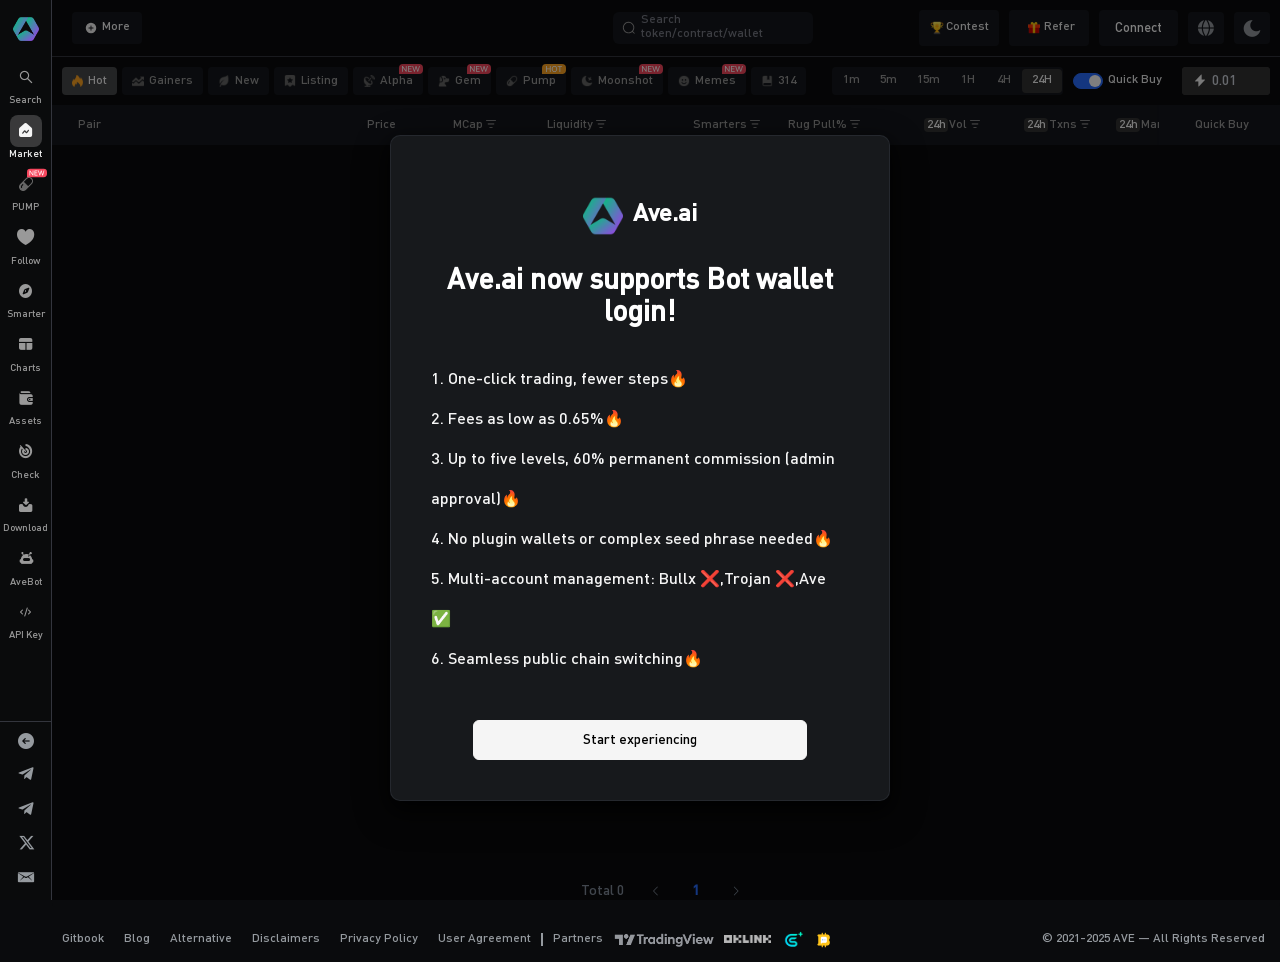
==== commit 55c45d77: "deploy" ====
--- a/chart/index.html
+++ b/chart/index.html
@@ -28,7 +28,7 @@
         script.src = d + `charting_library/charting_library.standalone.js`
         document.getElementsByTagName('head')[0].appendChild(script)
       }
-      addScriptJs()</script><link href="/static/css/ApiKey-f71cff67.6a36fe2b.css" rel="prefetch"><link href="/static/css/Balance-21833f8f.79f6ce2b.css" rel="prefetch"><link href="/static/css/Chart-31ecd969.9b517720.css" rel="prefetch"><link href="/static/css/Check-31ecd969.3873eb59.css" rel="prefetch"><link href="/static/css/Download-31ecd969.2d7474a4.css" rel="prefetch"><link href="/static/css/Fav-f71cff67.3955f131.css" rel="prefetch"><link href="/static/css/Index-f71cff67.54437e3a.css" rel="prefetch"><link href="/static/css/Kline-31ecd969.3279a325.css" rel="prefetch"><link href="/static/css/OfficialVerification-f71cff67.b5f4f597.css" rel="prefetch"><link href="/static/css/Pump-31ecd969.e5929961.css" rel="prefetch"><link href="/static/css/Rank-f71cff67.85b6f28e.css" rel="prefetch"><link href="/static/css/Referral-f71cff67.82a01d85.css" rel="prefetch"><link href="/static/css/Smart-f71cff67.af7cda30.css" rel="prefetch"><link href="/static/css/Token-253ae210.98a811a6.css" rel="prefetch"><link href="/static/css/Token-6a2c624d.e3542731.css" rel="prefetch"><link href="/static/css/Token-f71cff67.255a1eab.css" rel="prefetch"><link href="/static/css/chunk-313e67f0.9e0c891a.css" rel="prefetch"><link href="/static/css/default-Chart-Kline-Token-5cf51579.59e1fb63.css" rel="prefetch"><link href="/static/css/default-Index-Pump-Token-1f80e606.da8563d4.css" rel="prefetch"><link href="/static/js/ApiKey-f71cff67.776a9764.js" rel="prefetch"><link href="/static/js/Balance-21833f8f.9f038b0f.js" rel="prefetch"><link href="/static/js/Chart-31ecd969.2fd0bb5a.js" rel="prefetch"><link href="/static/js/Check-31ecd969.735330cc.js" rel="prefetch"><link href="/static/js/Download-31ecd969.7bb31d76.js" rel="prefetch"><link href="/static/js/Fav-f71cff67.8384654d.js" rel="prefetch"><link href="/static/js/Index-f71cff67.89c2bac4.js" rel="prefetch"><link href="/static/js/Kline-31ecd969.595a8030.js" rel="prefetch"><link href="/static/js/Lost-2a317ca3.3fcc49bf.js" rel="prefetch"><link href="/static/js/OfficialVerification-f71cff67.ca6d4b40.js" rel="prefetch"><link href="/static/js/Pump-31ecd969.e25fe1ff.js" rel="prefetch"><link href="/static/js/Rank-f71cff67.ff3c9082.js" rel="prefetch"><link href="/static/js/Referral-f71cff67.59155060.js" rel="prefetch"><link href="/static/js/Smart-f71cff67.ca943f69.js" rel="prefetch"><link href="/static/js/Token-253ae210.0b71a1ac.js" rel="prefetch"><link href="/static/js/Token-6a2c624d.c95b83b5.js" rel="prefetch"><link href="/static/js/Token-f71cff67.5de48d1f.js" rel="prefetch"><link href="/static/js/chunk-2d0cc9a7.7d72dd5b.js" rel="prefetch"><link href="/static/js/chunk-313e67f0.37491906.js" rel="prefetch"><link href="/static/js/chunk-5d7b3c2b.1cd880cf.js" rel="prefetch"><link href="/static/js/chunk-6cbceefd.65727936.js" rel="prefetch"><link href="/static/js/chunk-95565b38.9bbe70e5.js" rel="prefetch"><link href="/static/js/chunk-9b2b69e2.70046dc5.js" rel="prefetch"><link href="/static/js/default-Chart-Index-b811f808.6b7d3717.js" rel="prefetch"><link href="/static/js/default-Chart-Kline-Token-5cf51579.1369ad5e.js" rel="prefetch"><link href="/static/js/default-Fav-Index-Smart-6bdcf28a.e75e60a6.js" rel="prefetch"><link href="/static/js/default-Fav-Rank-Smart-c18b0473.b0b18695.js" rel="prefetch"><link href="/static/js/default-Fav-Smart-31ecd969.c0481fb5.js" rel="prefetch"><link href="/static/js/default-Index-Pump-Token-1f80e606.967e620c.js" rel="prefetch"><link href="/static/js/vendors-Index-Pump-Token-25cb2edc.29214290.js" rel="prefetch"><link href="/static/css/app-06837ae4.5f50bdcd.css" rel="preload" as="style"><link href="/static/css/app-c714bc7b.2062d680.css" rel="preload" as="style"><link href="/static/css/app-cfbf0a2e.84827f6a.css" rel="preload" as="style"><link href="/static/css/app-ec8c427e.1cf5cdd8.css" rel="preload" as="style"><link href="/static/js/app-06837ae4.fdc1468d.js" rel="preload" as="script"><link href="/static/js/app-0b7a60cc.8b9b6d97.js" rel="preload" as="script"><link href="/static/js/app-167fad9f.aaf0bf0a.js" rel="preload" as="script"><link href="/static/js/app-16d3814e.7bfaf046.js" rel="preload" as="script"><link href="/static/js/app-1f20a385.50b6b26f.js" rel="preload" as="script"><link href="/static/js/app-2a42e354.aa9a592b.js" rel="preload" as="script"><link href="/static/js/app-33e35537.77df16f8.js" rel="preload" as="script"><link href="/static/js/app-4939e289.91777275.js" rel="preload" as="script"><link href="/static/js/app-6484b8ce.4f20cd66.js" rel="preload" as="script"><link href="/static/js/app-6f84c08c.fa4eab03.js" rel="preload" as="script"><link href="/static/js/app-72f93981.fbfb8a3f.js" rel="preload" as="script"><link href="/static/js/app-73914085.e6f824af.js" rel="preload" as="script"><link href="/static/js/app-748942c6.2d24419f.js" rel="preload" as="script"><link href="/static/js/app-84f69768.55d66357.js" rel="preload" as="script"><link href="/static/js/app-9187ef67.4600008b.js" rel="preload" as="script"><link href="/static/js/app-94629317.e1e428a9.js" rel="preload" as="script"><link href="/static/js/app-968c033f.8b3df958.js" rel="preload" as="script"><link href="/static/js/app-9af05477.8c2b6226.js" rel="preload" as="script"><link href="/static/js/app-a97bfcba.677fad25.js" rel="preload" as="script"><link href="/static/js/app-aeb57120.3f71007f.js" rel="preload" as="script"><link href="/static/js/app-b5906859.78a9fefa.js" rel="preload" as="script"><link href="/static/js/app-c714bc7b.d9021fe4.js" rel="preload" as="script"><link href="/static/js/app-cfbf0a2e.2d2ea501.js" rel="preload" as="script"><link href="/static/js/app-db300d2f.b8a180e0.js" rel="preload" as="script"><link href="/static/js/app-ec8c427e.b51bc756.js" rel="preload" as="script"><link href="/static/js/app-f9ca8911.51fda257.js" rel="preload" as="script"><link href="/static/js/runtime.2b8c33c8.js" rel="preload" as="script"><link href="/static/css/app-ec8c427e.1cf5cdd8.css" rel="stylesheet"><link href="/static/css/app-cfbf0a2e.84827f6a.css" rel="stylesheet"><link href="/static/css/app-06837ae4.5f50bdcd.css" rel="stylesheet"><link href="/static/css/app-c714bc7b.2062d680.css" rel="stylesheet"><link rel="icon" type="image/png" sizes="32x32" href="/img/icons/favicon-32x32.png"><link rel="icon" type="image/png" sizes="16x16" href="/img/icons/favicon-16x16.png"><link rel="manifest" href="/manifest.json"><meta name="theme-color" content="#131722"><meta name="apple-mobile-web-app-capable" content="yes"><meta name="apple-mobile-web-app-status-bar-style" content="default"><meta name="apple-mobile-web-app-title" content="Ave"><link rel="apple-touch-icon" href="/img/icons/apple-touch-icon-152x152.png"><link rel="mask-icon" href="/img/icons/safari-pinned-tab.svg" color="#131722"><meta name="msapplication-TileImage" content="/img/icons/msapplication-icon-144x144.png"><meta name="msapplication-TileColor" content="#000000"></head><body><noscript><strong>We're sorry but avedex doesn't work properly without JavaScript enabled. Please enable it to continue.</strong></noscript><div id="app"></div><script>window.dataLayer = window.dataLayer || [];
+      addScriptJs()</script><link href="/static/css/ApiKey-f71cff67.f20f4b2a.css" rel="prefetch"><link href="/static/css/Balance-21833f8f.79f6ce2b.css" rel="prefetch"><link href="/static/css/Chart-31ecd969.9b517720.css" rel="prefetch"><link href="/static/css/Check-31ecd969.3873eb59.css" rel="prefetch"><link href="/static/css/Download-31ecd969.2d7474a4.css" rel="prefetch"><link href="/static/css/Fav-f71cff67.3955f131.css" rel="prefetch"><link href="/static/css/Index-f71cff67.54437e3a.css" rel="prefetch"><link href="/static/css/Kline-31ecd969.3279a325.css" rel="prefetch"><link href="/static/css/OfficialVerification-f71cff67.b5f4f597.css" rel="prefetch"><link href="/static/css/Pump-31ecd969.e5929961.css" rel="prefetch"><link href="/static/css/Rank-f71cff67.85b6f28e.css" rel="prefetch"><link href="/static/css/Referral-f71cff67.82a01d85.css" rel="prefetch"><link href="/static/css/Smart-f71cff67.af7cda30.css" rel="prefetch"><link href="/static/css/Token-253ae210.98a811a6.css" rel="prefetch"><link href="/static/css/Token-6a2c624d.e3542731.css" rel="prefetch"><link href="/static/css/Token-f71cff67.255a1eab.css" rel="prefetch"><link href="/static/css/chunk-313e67f0.9e0c891a.css" rel="prefetch"><link href="/static/css/default-Chart-Kline-Token-5cf51579.59e1fb63.css" rel="prefetch"><link href="/static/css/default-Index-Pump-Token-1f80e606.da8563d4.css" rel="prefetch"><link href="/static/js/ApiKey-f71cff67.58582797.js" rel="prefetch"><link href="/static/js/Balance-21833f8f.9f038b0f.js" rel="prefetch"><link href="/static/js/Chart-31ecd969.2fd0bb5a.js" rel="prefetch"><link href="/static/js/Check-31ecd969.735330cc.js" rel="prefetch"><link href="/static/js/Download-31ecd969.7bb31d76.js" rel="prefetch"><link href="/static/js/Fav-f71cff67.8384654d.js" rel="prefetch"><link href="/static/js/Index-f71cff67.89c2bac4.js" rel="prefetch"><link href="/static/js/Kline-31ecd969.595a8030.js" rel="prefetch"><link href="/static/js/Lost-2a317ca3.3fcc49bf.js" rel="prefetch"><link href="/static/js/OfficialVerification-f71cff67.ca6d4b40.js" rel="prefetch"><link href="/static/js/Pump-31ecd969.e25fe1ff.js" rel="prefetch"><link href="/static/js/Rank-f71cff67.ff3c9082.js" rel="prefetch"><link href="/static/js/Referral-f71cff67.59155060.js" rel="prefetch"><link href="/static/js/Smart-f71cff67.ca943f69.js" rel="prefetch"><link href="/static/js/Token-253ae210.0b71a1ac.js" rel="prefetch"><link href="/static/js/Token-6a2c624d.c95b83b5.js" rel="prefetch"><link href="/static/js/Token-f71cff67.5de48d1f.js" rel="prefetch"><link href="/static/js/chunk-2bf4d867.e76c05dc.js" rel="prefetch"><link href="/static/js/chunk-2d0cc9a7.7d72dd5b.js" rel="prefetch"><link href="/static/js/chunk-313e67f0.37491906.js" rel="prefetch"><link href="/static/js/chunk-6cbceefd.65727936.js" rel="prefetch"><link href="/static/js/chunk-95565b38.9bbe70e5.js" rel="prefetch"><link href="/static/js/chunk-9b2b69e2.70046dc5.js" rel="prefetch"><link href="/static/js/default-Chart-Index-b811f808.6b7d3717.js" rel="prefetch"><link href="/static/js/default-Chart-Kline-Token-5cf51579.1369ad5e.js" rel="prefetch"><link href="/static/js/default-Fav-Index-Smart-6bdcf28a.e75e60a6.js" rel="prefetch"><link href="/static/js/default-Fav-Rank-Smart-c18b0473.b0b18695.js" rel="prefetch"><link href="/static/js/default-Fav-Smart-31ecd969.c0481fb5.js" rel="prefetch"><link href="/static/js/default-Index-Pump-Token-1f80e606.967e620c.js" rel="prefetch"><link href="/static/js/vendors-Index-Pump-Token-25cb2edc.29214290.js" rel="prefetch"><link href="/static/css/app-06837ae4.282da39a.css" rel="preload" as="style"><link href="/static/css/app-c714bc7b.2062d680.css" rel="preload" as="style"><link href="/static/css/app-cfbf0a2e.84827f6a.css" rel="preload" as="style"><link href="/static/css/app-ec8c427e.1cf5cdd8.css" rel="preload" as="style"><link href="/static/js/app-06837ae4.85b43ca8.js" rel="preload" as="script"><link href="/static/js/app-0b7a60cc.8b9b6d97.js" rel="preload" as="script"><link href="/static/js/app-167fad9f.1127e86d.js" rel="preload" as="script"><link href="/static/js/app-16d3814e.7bfaf046.js" rel="preload" as="script"><link href="/static/js/app-1f20a385.fe7c22a1.js" rel="preload" as="script"><link href="/static/js/app-2a42e354.b6aad44a.js" rel="preload" as="script"><link href="/static/js/app-33e35537.77df16f8.js" rel="preload" as="script"><link href="/static/js/app-4939e289.91777275.js" rel="preload" as="script"><link href="/static/js/app-6484b8ce.4f20cd66.js" rel="preload" as="script"><link href="/static/js/app-6f84c08c.fa4eab03.js" rel="preload" as="script"><link href="/static/js/app-72f93981.fbfb8a3f.js" rel="preload" as="script"><link href="/static/js/app-73914085.e6f824af.js" rel="preload" as="script"><link href="/static/js/app-748942c6.a4e9dc86.js" rel="preload" as="script"><link href="/static/js/app-84f69768.55d66357.js" rel="preload" as="script"><link href="/static/js/app-9187ef67.4600008b.js" rel="preload" as="script"><link href="/static/js/app-94629317.e51e2d56.js" rel="preload" as="script"><link href="/static/js/app-968c033f.8b3df958.js" rel="preload" as="script"><link href="/static/js/app-9af05477.8c2b6226.js" rel="preload" as="script"><link href="/static/js/app-a97bfcba.ad6526f6.js" rel="preload" as="script"><link href="/static/js/app-aeb57120.3f71007f.js" rel="preload" as="script"><link href="/static/js/app-b5906859.78a9fefa.js" rel="preload" as="script"><link href="/static/js/app-c714bc7b.59a890d2.js" rel="preload" as="script"><link href="/static/js/app-cfbf0a2e.2d2ea501.js" rel="preload" as="script"><link href="/static/js/app-db300d2f.b8a180e0.js" rel="preload" as="script"><link href="/static/js/app-ec8c427e.c3ca5be1.js" rel="preload" as="script"><link href="/static/js/app-f9ca8911.51fda257.js" rel="preload" as="script"><link href="/static/js/runtime.e7553647.js" rel="preload" as="script"><link href="/static/css/app-ec8c427e.1cf5cdd8.css" rel="stylesheet"><link href="/static/css/app-cfbf0a2e.84827f6a.css" rel="stylesheet"><link href="/static/css/app-06837ae4.282da39a.css" rel="stylesheet"><link href="/static/css/app-c714bc7b.2062d680.css" rel="stylesheet"><link rel="icon" type="image/png" sizes="32x32" href="/img/icons/favicon-32x32.png"><link rel="icon" type="image/png" sizes="16x16" href="/img/icons/favicon-16x16.png"><link rel="manifest" href="/manifest.json"><meta name="theme-color" content="#131722"><meta name="apple-mobile-web-app-capable" content="yes"><meta name="apple-mobile-web-app-status-bar-style" content="default"><meta name="apple-mobile-web-app-title" content="Ave"><link rel="apple-touch-icon" href="/img/icons/apple-touch-icon-152x152.png"><link rel="mask-icon" href="/img/icons/safari-pinned-tab.svg" color="#131722"><meta name="msapplication-TileImage" content="/img/icons/msapplication-icon-144x144.png"><meta name="msapplication-TileColor" content="#000000"></head><body><noscript><strong>We're sorry but avedex doesn't work properly without JavaScript enabled. Please enable it to continue.</strong></noscript><div id="app"></div><script>window.dataLayer = window.dataLayer || [];
       function gtag(){dataLayer.push(arguments);}
       gtag('js', new Date());
 
@@ -44,4 +44,4 @@
       //   script.defer = true
       //   script.src = 'https://unpkg.com/@maple-tech/red-packet-sdk/dist/index.iife.js'
       //   document.body.appendChild(script)
-      // })()</script><script src="/static/js/runtime.2b8c33c8.js"></script><script src="/static/js/app-748942c6.2d24419f.js"></script><script src="/static/js/app-6f84c08c.fa4eab03.js"></script><script src="/static/js/app-9af05477.8c2b6226.js"></script><script src="/static/js/app-84f69768.55d66357.js"></script><script src="/static/js/app-94629317.e1e428a9.js"></script><script src="/static/js/app-968c033f.8b3df958.js"></script><script src="/static/js/app-167fad9f.aaf0bf0a.js"></script><script src="/static/js/app-2a42e354.aa9a592b.js"></script><script src="/static/js/app-b5906859.78a9fefa.js"></script><script src="/static/js/app-72f93981.fbfb8a3f.js"></script><script src="/static/js/app-db300d2f.b8a180e0.js"></script><script src="/static/js/app-9187ef67.4600008b.js"></script><script src="/static/js/app-4939e289.91777275.js"></script><script src="/static/js/app-16d3814e.7bfaf046.js"></script><script src="/static/js/app-aeb57120.3f71007f.js"></script><script src="/static/js/app-6484b8ce.4f20cd66.js"></script><script src="/static/js/app-0b7a60cc.8b9b6d97.js"></script><script src="/static/js/app-73914085.e6f824af.js"></script><script src="/static/js/app-1f20a385.50b6b26f.js"></script><script src="/static/js/app-f9ca8911.51fda257.js"></script><script src="/static/js/app-ec8c427e.b51bc756.js"></script><script src="/static/js/app-cfbf0a2e.2d2ea501.js"></script><script src="/static/js/app-33e35537.77df16f8.js"></script><script src="/static/js/app-06837ae4.fdc1468d.js"></script><script src="/static/js/app-a97bfcba.677fad25.js"></script><script src="/static/js/app-c714bc7b.d9021fe4.js"></script></body></html>+      // })()</script><script src="/static/js/runtime.e7553647.js"></script><script src="/static/js/app-748942c6.a4e9dc86.js"></script><script src="/static/js/app-6f84c08c.fa4eab03.js"></script><script src="/static/js/app-9af05477.8c2b6226.js"></script><script src="/static/js/app-84f69768.55d66357.js"></script><script src="/static/js/app-94629317.e51e2d56.js"></script><script src="/static/js/app-968c033f.8b3df958.js"></script><script src="/static/js/app-167fad9f.1127e86d.js"></script><script src="/static/js/app-2a42e354.b6aad44a.js"></script><script src="/static/js/app-b5906859.78a9fefa.js"></script><script src="/static/js/app-72f93981.fbfb8a3f.js"></script><script src="/static/js/app-db300d2f.b8a180e0.js"></script><script src="/static/js/app-9187ef67.4600008b.js"></script><script src="/static/js/app-4939e289.91777275.js"></script><script src="/static/js/app-16d3814e.7bfaf046.js"></script><script src="/static/js/app-aeb57120.3f71007f.js"></script><script src="/static/js/app-6484b8ce.4f20cd66.js"></script><script src="/static/js/app-0b7a60cc.8b9b6d97.js"></script><script src="/static/js/app-73914085.e6f824af.js"></script><script src="/static/js/app-1f20a385.fe7c22a1.js"></script><script src="/static/js/app-f9ca8911.51fda257.js"></script><script src="/static/js/app-ec8c427e.c3ca5be1.js"></script><script src="/static/js/app-cfbf0a2e.2d2ea501.js"></script><script src="/static/js/app-33e35537.77df16f8.js"></script><script src="/static/js/app-06837ae4.85b43ca8.js"></script><script src="/static/js/app-a97bfcba.ad6526f6.js"></script><script src="/static/js/app-c714bc7b.59a890d2.js"></script></body></html>
--- a/static/css/ApiKey-f71cff67.f20f4b2a.css
+++ b/static/css/ApiKey-f71cff67.f20f4b2a.css
@@ -0,0 +1 @@
+.tg-wallet-list[data-v-42f8aeb5]{color:var(--custom-text-1-color);display:flex;flex-direction:column}.tg-wallet-list .tg-wallet-list_title[data-v-42f8aeb5]{padding:20px;border-bottom:.5px solid var(--custom-br-1-color)}.tg-wallet-list .tg-wallet-list_content li[data-v-42f8aeb5]{padding:15px 20px;display:flex;align-items:center;line-height:1;cursor:pointer}.tg-wallet-list .tg-wallet-list_content li.active[data-v-42f8aeb5],.tg-wallet-list .tg-wallet-list_content li[data-v-42f8aeb5]:hover{background:var(--a-bg-7-color)}.confirm-button-custom-class{background-color:var(--a-text-5-color)!important;color:var(--a-text-9-color)!important;border-style:none!important;width:100%!important;height:40px!important;border-radius:4px!important;margin-top:15px!important}.cancel-button-custom-class{background-color:#fff!important;color:#606266!important;border:1px solid #dcdfe6!important;height:32px!important;padding:0 15px!important;border-radius:4px!important;position:absolute!important;right:20px!important;bottom:70px!important}.rename-dialog-custom{width:540px!important;border-radius:8px!important;overflow:hidden!important}.rename-dialog-custom .el-message-box__header{padding:20px 20px 10px!important;border-bottom:none!important}.rename-dialog-custom .el-message-box__title{font-size:16px!important;font-weight:500!important}.rename-dialog-custom .el-message-box__headerbtn{top:20px!important;right:20px!important}.rename-dialog-custom .el-message-box__content{padding:10px 20px 70px!important}.rename-dialog-custom .el-message-box__input{padding-top:0!important}.rename-dialog-custom .el-message-box__input label{font-size:14px!important;color:#333!important;display:block!important;margin-bottom:8px!important;text-align:left!important}.rename-dialog-custom .el-input__inner{border-radius:4px!important;height:40px!important}.rename-dialog-custom .el-message-box__btns{padding:0 20px 20px!important;justify-content:center!important;position:absolute!important;bottom:0!important;left:0!important;right:0!important}.rename-dialog-custom .el-message-box__btns .el-button--primary{margin-left:0!important}.rename-dialog-custom .el-message-box__message{display:block!important;margin-bottom:10px}.rename-dialog-custom .el-message-box__input:before{display:block;font-size:14px;color:#333;margin-bottom:8px;text-align:left}.delete-dialog-custom{width:540px!important;border-radius:8px!important;overflow:hidden!important}.delete-dialog-custom .el-message-box__header{padding:20px 20px 10px!important;border-bottom:none!important}.delete-dialog-custom .el-message-box__title{font-size:16px!important;font-weight:500!important}.delete-dialog-custom .el-message-box__headerbtn{top:20px!important;right:20px!important}.delete-dialog-custom .el-message-box__content{padding:10px 20px 100px!important;text-align:left!important}.delete-dialog-custom .el-message-box__btns{padding:0 20px 20px!important;justify-content:center!important;position:absolute!important;bottom:0!important;left:0!important;right:0!important}.delete-dialog-custom .el-message-box__btns .el-button--primary{margin-left:0!important;margin-top:0!important}[data-v-6e1a52a0] .header-class-custom{background-color:var(--a-btn-bg-1-color)!important;font-weight:400}[data-v-6e1a52a0] .row-class-custom{background-color:var(--a-text-9-color)!important;color:var(--a-text-1-color)!important}[data-v-6e1a52a0] .el-dropdown-menu{padding:10px!important}[data-v-6e1a52a0] .el-dropdown-menu__item{color:var(--a-text-1-color)!important;border-radius:.25rem;margin:0 1rem;width:10rem;padding:.5rem}[data-v-6e1a52a0] .el-dropdown-menu__item:focus,[data-v-6e1a52a0] .el-dropdown-menu__item:hover{background-color:var(--a-text-9-color)!important;color:var(--a-text-1-color)!important}[data-v-6e1a52a0] .confirm-button-custom-class .el-message-box__btns .el-button--primary{width:100%!important;background:red}[data-v-6e1a52a0] .confirm-button-custom-class .el-message-box__message{margin-bottom:100px}.table-custom-class[data-v-6e1a52a0]{width:100%}.table-custom-class .row-option-class[data-v-6e1a52a0]{display:flex;gap:.5rem}.table-custom-class .row-option-class div[data-v-6e1a52a0]{cursor:pointer;text-decoration:underline}.table-custom-class .row-option-class .disabled-option[data-v-6e1a52a0]{color:#999;cursor:not-allowed;text-decoration:underline;opacity:.7}.status-active[data-v-6e1a52a0]{color:#67c23a;font-weight:500}.status-deactivated[data-v-6e1a52a0]{color:#909399}.warning-message[data-v-6e1a52a0]{color:#f6465d;padding:10px 0;font-size:14px}.action-buttons[data-v-6e1a52a0]{margin-top:20px;text-align:right}.action-buttons .deactivate-btn[data-v-6e1a52a0]{background-color:transparent;border:1px solid #dcdfe6;color:#606266}.address-row[data-v-6e1a52a0]{display:flex;align-items:center;margin-bottom:4px}.address-row[data-v-6e1a52a0]:last-child{margin-bottom:0}.address-row i[data-v-6e1a52a0]{margin-left:8px;cursor:pointer}.row-option-class[data-v-6e1a52a0]{display:flex;gap:12px;margin-bottom:4px}.row-option-class[data-v-6e1a52a0]:last-child{margin-bottom:0}.row-option-class div[data-v-6e1a52a0]{cursor:pointer;font-size:14px}.row-option-class div.disabled-option[data-v-6e1a52a0]{color:#c0c4cc;cursor:not-allowed}.row-option-class div.disabled-option[data-v-6e1a52a0]:hover{color:#c0c4cc}.custom-dropdown-menu[data-v-6e1a52a0]{min-width:120px}.page-bg .detail-header[data-v-7b7952cc]{display:flex;align-items:center;justify-content:space-between;padding:.6rem 1.25rem .6rem 1.5rem;border-bottom:var(--custom-br)}.page-bg .detail-header .header-left[data-v-7b7952cc]{display:flex;align-items:center;gap:1rem}.page-bg .detail-header .header-left .back-button[data-v-7b7952cc]{cursor:pointer;font-size:1.5rem;color:var(--custom-text-1-color);font-weight:700;display:flex;align-items:center}.page-bg .detail-header .header-left .api-key-info[data-v-7b7952cc]{display:flex;align-items:center;gap:1rem}.page-bg .detail-header .header-left .api-key-info .api-key-dropdown[data-v-7b7952cc]{cursor:pointer;display:flex;align-items:center;gap:5px;font-weight:500;padding:8px 12px;background-color:var(--el-fill-color-light);border-radius:4px}.page-bg .detail-header .header-left .api-key-info .api-key-dropdown[data-v-7b7952cc]:hover{background-color:var(--el-fill-color)}.page-bg .detail-header .header-left .api-key-info .chain-dropdown .chain-selector[data-v-7b7952cc]{cursor:pointer;display:flex;align-items:center;gap:8px;padding:8px 12px;background-color:var(--el-fill-color-light);border-radius:4px}.page-bg .detail-header .header-left .api-key-info .chain-dropdown .chain-selector[data-v-7b7952cc]:hover{background-color:var(--el-fill-color)}.page-bg .detail-header .header-left .api-key-info .chain-dropdown .chain-selector .chain-icon[data-v-7b7952cc]{width:20px;height:20px;border-radius:50%;overflow:hidden}.page-bg .detail-header .header-left .api-key-info .chain-dropdown .chain-selector .chain-icon .circle-placeholder[data-v-7b7952cc]{width:100%;height:100%;background-color:#aaa;border-radius:50%}.page-bg .detail-header .action-buttons[data-v-7b7952cc]{display:flex;gap:10px}.theme-button[data-v-7b7952cc]{background-color:var(--custom-text-1-color);color:var(--custom-bg-2-color)}.theme-button.deactivate-btn[data-v-7b7952cc]{border:1px solid var(--el-border-color)}.theme-button.deactivate-btn[data-v-7b7952cc]:disabled{border-color:var(--el-border-color-lighter);color:var(--el-text-color-placeholder);cursor:not-allowed}.theme-button.delete-btn[data-v-7b7952cc]{border:1px solid #f6465d;color:#f6465d}.theme-button.delete-btn[data-v-7b7952cc]:hover{background-color:rgba(246,70,93,.1)}.status-select[data-v-7b7952cc] .el-input__wrapper{background-color:var(--el-fill-color-blank);box-shadow:0 0 0 1px var(--el-border-color) inset}.status-select[data-v-7b7952cc] .el-input__inner{color:var(--el-text-color-primary)}.status-active[data-v-7b7952cc]{color:#1cc982}.status-deactivated[data-v-7b7952cc]{color:#f6465d}.overview-section[data-v-7b7952cc]{display:flex;justify-content:space-between;margin:20px;padding:20px;background-color:var(--a-btn-bg-1-color)!important;border-radius:8px;box-shadow:0 2px 12px 0 rgba(0,0,0,.05)}.overview-item[data-v-7b7952cc]{text-align:center;flex:1;padding:0 15px}.overview-label[data-v-7b7952cc]{font-size:14px;color:var(--el-text-color-secondary);margin-bottom:8px}.overview-value[data-v-7b7952cc]{font-size:20px;font-weight:700;color:#999}.overview-value.positive[data-v-7b7952cc]{color:#1cc982}.overview-value.negative[data-v-7b7952cc]{color:#f6465d}.overview-value.txns .txns-buy[data-v-7b7952cc]{color:#1cc982}.overview-value.txns .txns-sell[data-v-7b7952cc]{color:#f6465d}.table-container[data-v-7b7952cc]{padding:0 20px 20px}[data-v-7b7952cc] .header-class-custom{background-color:var(--a-btn-bg-1-color)!important;font-weight:400}[data-v-7b7952cc] .row-class-custom{background-color:var(--a-bg-1-color)!important}.table-custom-class[data-v-7b7952cc]{width:100%}.text-buy[data-v-7b7952cc]{color:#1cc982}.text-sell[data-v-7b7952cc]{color:#f6465d}.token-container[data-v-7b7952cc]{display:flex;align-items:center;gap:8px}.token-icon[data-v-7b7952cc]{width:32px;height:32px;border-radius:50%;overflow:hidden}.token-icon .circle-placeholder[data-v-7b7952cc]{width:100%;height:100%;background-color:#333;border-radius:50%}.token-info[data-v-7b7952cc]{display:flex;flex-direction:column}.token-name[data-v-7b7952cc]{font-weight:500;font-size:14px}.token-contract[data-v-7b7952cc]{font-size:12px;color:var(--el-text-color-secondary);display:flex;align-items:center;gap:4px}.token-contract .copy-icon[data-v-7b7952cc]{cursor:pointer;color:var(--el-color-primary);font-size:14px}.token-contract .copy-icon[data-v-7b7952cc]:hover{opacity:.8}.hash-container[data-v-7b7952cc]{display:flex;align-items:center;gap:4px;cursor:pointer}.icon-action[data-v-7b7952cc]{cursor:pointer;color:var(--custom-primary-color);font-size:14px;margin-left:4px}.icon-action[data-v-7b7952cc]:hover{opacity:.8}.chain-option[data-v-7b7952cc]{display:flex;align-items:center;gap:8px}.chain-option .circle-placeholder[data-v-7b7952cc]{width:20px;height:20px;background-color:#aaa;border-radius:50%}[data-v-0bb6440c] .create-key-dialog{border-radius:8px;overflow:hidden}[data-v-0bb6440c] .create-key-dialog .el-dialog__header{padding:20px;margin-right:0}[data-v-0bb6440c] .create-key-dialog .el-dialog__header .el-dialog__title{font-size:18px;font-weight:500}[data-v-0bb6440c] .create-key-dialog .el-dialog__header .el-dialog__headerbtn{top:20px;right:20px}[data-v-0bb6440c] .create-key-dialog .el-dialog__body{padding:0 20px 20px}[data-v-0bb6440c] .create-key-dialog .el-dialog__footer{display:none}.dialog-content[data-v-0bb6440c]{display:flex;flex-direction:column}.dialog-content .generate-key-box[data-v-0bb6440c]{height:3rem;flex-shrink:0;border-radius:.5rem;background:#f2f2f2;display:flex;align-items:center;justify-content:space-between;padding:0 1rem}.form-label[data-v-0bb6440c]{font-size:14px;color:var(--el-text-color-primary);margin-bottom:8px}.custom-input[data-v-0bb6440c]{margin-bottom:20px}.custom-input[data-v-0bb6440c] .el-input__wrapper{border-radius:4px}.next-btn[data-v-0bb6440c]{width:100%;height:40px;background-color:#222;border-color:#222;color:#fff;border-radius:4px}.next-btn[data-v-0bb6440c]:hover{background-color:#333;border-color:#333}.next-btn.is-disabled[data-v-0bb6440c],.next-btn.is-disabled[data-v-0bb6440c]:hover{background-color:#999;border-color:#999}.key-warning[data-v-0bb6440c]{margin-top:.5rem;margin-bottom:1rem;font-size:.75rem}.key-warning i[data-v-0bb6440c]{font-size:16px;margin-top:2px}.key-warning span[data-v-0bb6440c]{font-size:14px;line-height:1.5}.delegatees-list[data-v-0bb6440c]{display:flex;flex-direction:column;gap:8px;margin-bottom:20px}.delegatee-item[data-v-0bb6440c]{display:flex;align-items:center;padding:12px;border-radius:8px;border:1px solid var(--el-border-color-lighter);cursor:pointer}.delegatee-item.selected[data-v-0bb6440c]{border-color:#4e6ef2;background-color:var(--a-text-9-color)!important}.delegatee-item[data-v-0bb6440c]:hover{border-color:var(--el-color-primary-light-5)}.delegatee-icon[data-v-0bb6440c]{width:24px;height:24px;margin-right:12px}.delegatee-icon .circle-placeholder[data-v-0bb6440c]{width:100%;height:100%;background-color:#4e6ef2;border-radius:50%}.delegatee-name[data-v-0bb6440c]{flex:1;font-size:14px;color:var(--a-text-1-color)!important}.check-icon[data-v-0bb6440c]{color:#4e6ef2;font-size:16px}.loading-orgs[data-v-0bb6440c],.no-orgs[data-v-0bb6440c]{margin-bottom:20px;padding:20px;background-color:#f8f9fc;border-radius:8px;text-align:center}[data-v-06fef6e3] .el-dropdown-menu__item{color:var(--a-text-1-color)!important}[data-v-06fef6e3] .el-dropdown-menu__item:focus,[data-v-06fef6e3] .el-dropdown-menu__item:hover{background-color:var(--a-text-9-color)!important;color:var(--a-text-1-color)!important}[data-v-06fef6e3] .el-segmented{padding:.25rem}[data-v-06fef6e3] .el-segmented__item-selected{background-color:#fff;border-radius:.25rem}[data-v-06fef6e3] .el-segmented__item.is-selected{color:#000}.page-bg .head-bg[data-v-06fef6e3]{display:flex;align-items:center;justify-content:space-between;padding:.6rem 1.25rem .6rem 1.5rem;border-bottom:var(--custom-br)}.page-bg .head-bg .api-key-info[data-v-06fef6e3]{display:flex;align-items:center;gap:1rem}.page-bg .head-bg .api-key-info .api-key-dropdown[data-v-06fef6e3]{cursor:pointer;display:flex;align-items:center;gap:5px;font-weight:500;padding:8px 12px;background-color:var(--el-fill-color-light);border-radius:4px}.page-bg .head-bg .api-key-info .api-key-dropdown[data-v-06fef6e3]:hover{background-color:var(--el-fill-color)}.page-bg .head-bg .api-key-info .chain-dropdown .chain-selector[data-v-06fef6e3]{cursor:pointer;display:flex;align-items:center;gap:8px;padding:7.5px 12px;background-color:var(--el-fill-color-light);border-radius:4px}.page-bg .head-bg .api-key-info .chain-dropdown .chain-selector[data-v-06fef6e3]:hover{background-color:var(--el-fill-color)}.page-bg .head-bg .api-key-info .chain-dropdown .chain-selector .chain-icon[data-v-06fef6e3]{width:15px;height:15px;border-radius:50%;overflow:hidden}.page-bg .head-bg .api-key-info .chain-dropdown .chain-selector .chain-icon .circle-placeholder[data-v-06fef6e3]{width:100%;height:100%;border-radius:50%}.page-bg .head-bg .api-key-info .chain-dropdown .chain-selector .chain-icon .circle-placeholder img[data-v-06fef6e3]{vertical-align:top}.page-bg .head-bg .create-button[data-v-06fef6e3]{display:flex;align-items:center;padding:.375rem .5rem;gap:.625rem;border-radius:.25rem;background:#15171c;color:#fafafa;font-size:.875rem;cursor:pointer}
--- a/static/css/app-06837ae4.282da39a.css
+++ b/static/css/app-06837ae4.282da39a.css
@@ -0,0 +1,4 @@
+@charset "UTF-8";[data-v-67440a05]:root{--custom-primary-color:#286dff;--custom-fav-address-color:#f45469;--a-btn-bg-1-dark-color:#15171c;--a-btn-bg-1-light-color:#f2f2f2;--a-bg-1-dark-color:#0a0b0c;--a-bg-1-light-color:#fff;--a-text-1-dark-color:#f5f5f5;--a-text-1-light-color:#222}:root.dark[data-v-67440a05]{--el-color-primary:#286dff}.dark[data-v-67440a05]{--custom-primary-lighter-0-color:#131722;--custom-primary-lighter-1-color:#202430;--custom-primary-lighter-2-color:#1d2232;--custom-primary-lighter-3-color:#282e35;--custom-primary-lighter-4-color:#1b213d;--custom-primary-lighter-5-color:#191e2d;--custom-primary-lighter-6-color:#171717;--custom-primary-lighter-7-color:#1f242a;--custom-primary-lighter-8-color:rgba(0,0,0,0.5019607843137255);--custom-primary-lighter-9-color:#303030;--custom-primary-lighter-10-color:#51303b;--custom-primary-lighter-11-color:#272b32;--custom-primary-lighter-12-color:#272c3f;--custom-primary-lighter-13-color:#2d344b;--custom-primary-lighter-14-color:#1f242a;--custom-primary-lighter-15-color:#0a0b0e;--custom-primary-lighter-16-color:#666;--custom-font-1-color:#eaecef;--custom-font-2-color:#2b3145;--custom-font-3-color:#848e9c;--custom-font-4-color:#3f80f7;--custom-font-5-color:#eaecef;--custom-font-6-color:#465273;--custom-font-7-color:#474d54;--custom-font-8-color:#80838b;--custom-td-hover-1-color:#131722;--custom-td-hover-2-color:#2d344b;--custom-td-border-1-color:#202430;--custom-td-1-color:#1b202f;--custom-border-1-color:#282e35;--custom-border-2-color:#3f80f7;--custom-border-3-color:#2e354b;--custom-border-4-color:#333;--custom-btn-1-color:#1d2232;--custom-btn-2-color:#131722;--custom-btn-3-color:#1d2232;--custom-text-1-color:#bcbed2;--custom-text-2-color:#696e7c;--custom-text-3-color:#eaecef;--custom-text-4-color:#f5f5f5;--custom-text-5-color:#f5f5f5;--custom-bg-1-color:#0a0b0d;--custom-dialog-bg-color:#17191c;--custom-dialog-border-color:#33353d;--custom-table-th-bg-color:#17191c;--custom-table-stripe-bg-color:#111315;--custom-table-hover-bg-color:#1e2024;--custom-icon-color:#bcbed2;--custom-text-1-color:#e9e9e9;--custom-text-2-color:#959a9f;--custom-text-2-1-color:#959a9f;--custom-text-2-2-color:#959a9f;--custom-text-3-color:#666;--custom-text-4-color:#666;--custom-text-tab-color:#959a9f;--custom-btn-bg-color:#17191c;--custom-bg-2-color:#1e2026;--custom-bg-3-color:#1e2026;--custom-bg-4-color:#17191c;--custom-bg-5-color:#111315;--custom-bg-6-color:#15171c;--custom-bg-7-color:#17191c;--custom-bg-8-color:#2d3037;--custom-btn-active-bg-color:#0b1d1a;--custom-bg-9-color:#333;--custom-br-1-color:#33353d;--custom-br-2-color:#111316;--custom-br-3-color:#434649;--custom-br:0.5px solid var(--custom-br-1-color);--a-bg-1-color:var(--a-bg-1-dark-color);--a-bg-2-color:#333;--a-bg-3-color:#333;--a-bg-4-color:#222;--a-bg-5-color:#292b30;--a-bg-6-color:#666;--a-bg-7-color:#333;--a-bg-8-color:#232833;--a-bg-9-color:#f5f5f5;--a-bg-10-color:#111;--a-bg-11-color:#666;--a-btn-bg-1-color:var(--a-btn-bg-1-dark-color);--a-btn-bg-2-color:#f5f5f5;--a-btn-bg-3-color:#1f2125;--a-btn-bg-4-color:#333;--a-bg-active-color:#47484a;--a-text-1-color:var(--a-text-1-dark-color);--a-text-2-color:#999;--a-text-3-color:#959a9f;--a-text-4-color:#999;--a-text-5-color:#fff;--a-text-6-color:#fff;--a-text-7-color:#666;--a-text-8-color:#286dff;--a-text-9-color:#333;--a-text-10-color:#999;--a-slider-bg-color:#fff;--a-slider-runway-bg-color:#292929;--a-slider-btn-color:#0a0b0c;--a-popup-bg-color:#222;--a-br-1-color:#33353d;--a-table-hover-bg-color:#1e2024;--a-btn-hover-bg-color:#707070;--a-btn-disabled-bg-color:rgba(51,51,51,0.5);--d-333333-l-F2F2F2:#333}.light[data-v-67440a05]{--custom-primary-lighter-0-color:#fff;--custom-primary-lighter-1-color:#fff;--custom-primary-lighter-2-color:#f5f5f5;--custom-primary-lighter-3-color:#f5f5f5;--custom-primary-lighter-4-color:#fff;--custom-primary-lighter-5-color:#f5f5f5;--custom-primary-lighter-6-color:#f5f5f5;--custom-primary-lighter-7-color:#f5f5f5;--custom-primary-lighter-8-color:hsla(0,0%,100%,0.5019607843137255);--custom-primary-lighter-9-color:#e5e5e5;--custom-primary-lighter-10-color:#f5f5f5;--custom-primary-lighter-11-color:#f5f5f5;--custom-primary-lighter-12-color:#f5f5f5;--custom-primary-lighter-13-color:#ebf2fe;--custom-primary-lighter-14-color:#f2f2f2;--custom-primary-lighter-15-color:#fff;--custom-primary-lighter-16-color:#aeaeae;--custom-font-1-color:#333;--custom-font-2-color:#848e9c;--custom-font-3-color:#333;--custom-font-4-color:#eaecef;--custom-font-5-color:#848e9c;--custom-font-6-color:#848e9c;--custom-font-7-color:#848e9c;--custom-font-8-color:#999;--custom-td-hover-1-color:#ededed;--custom-td-hover-2-color:#eee;--custom-td-border-1-color:#eee;--custom-td-1-color:#f5f5f5;--custom-border-1-color:#e5e5e5;--custom-border-2-color:#979797;--custom-border-3-color:#ededed;--custom-border-4-color:#d8d8dc;--custom-btn-1-color:#3f80f7;--custom-btn-2-color:#f5f5f5;--custom-btn-3-color:#f5f5f5;--custom-text-1-color:#959a9f;--custom-text-2-color:#959a9f;--custom-text-3-color:#333;--custom-text-4-color:#333;--custom-bg-1-color:#fff;--custom-dialog-bg-color:#fff;--custom-dialog-border-color:#ebedf0;--custom-table-th-bg-color:#ececec;--custom-table-stripe-bg-color:#f6f6f6;--custom-table-hover-bg-color:#ececec;--custom-icon-color:#959a9f;--custom-text-1-color:#222;--custom-text-2-color:#999;--custom-text-2-1-color:#666;--custom-text-2-2-color:#222;--custom-text-3-color:#666;--custom-text-4-color:#959a9e;--custom-text-5-color:#ccc;--custom-text-tab-color:#666;--custom-btn-bg-color:#ececec;--custom-bg-2-color:#fff;--custom-bg-3-color:#f5f5f5;--custom-bg-4-color:#f5f5f5;--custom-bg-5-color:#fafafa;--custom-bg-6-color:#f6f6f6;--custom-bg-7-color:#f6f6f6;--custom-bg-8-color:#eaeaea;--custom-btn-active-bg-color:#e7f8f3;--custom-bg-9-color:#f2f2f2;--custom-br-1-color:#f5f5f5;--custom-br-2-color:#ebedf0;--custom-br-3-color:#e4e7ed;--custom-br:1px solid var(--custom-br-1-color);--a-bg-1-color:var(--a-bg-1-light-color);--a-bg-2-color:#fff;--a-bg-3-color:#999;--a-bg-4-color:#fafafa;--a-bg-5-color:#f5f5f5;--a-bg-6-color:#999;--a-bg-7-color:#f2f2f2;--a-bg-8-color:#eff3fe;--a-bg-9-color:#333;--a-bg-10-color:#fff;--a-bg-11-color:#fff;--a-btn-bg-1-color:var(--a-btn-bg-1-light-color);--a-btn-bg-2-color:#333;--a-btn-bg-3-color:#e8e8e8;--a-btn-bg-4-color:#f2f2f2;--a-bg-active-color:#0a0b0c;--a-text-1-color:var(--a-text-1-light-color);--a-text-2-color:#666;--a-text-3-color:#999;--a-text-4-color:#222;--a-text-5-color:#222;--a-text-6-color:#000;--a-text-7-color:#999;--a-text-9-color:#f5f5f5;--a-text-10-color:#333;--a-slider-bg-color:#222;--a-slider-btn-color:#f5f5f5;--a-popup-bg-color:#fff;--a-br-1-color:#f5f5f5;--a-slider-runway-bg-color:#f0f0f0;--a-table-hover-bg-color:#fafafa;--a-btn-hover-bg-color:#ccc;--a-btn-disabled-bg-color:hsla(0,0%,80%,0.5);--d-333333-l-F2F2F2:#f2f2f2}.sidebar[data-v-67440a05]{display:block;position:absolute;left:0;top:0;bottom:0;font-size:16px;height:100vh;padding-top:12px;background:var(--a-bg-1-dark-color);border-right:var(--custom-br);--el-menu-base-level-padding:15px;--el-menu-icon-width:20px;display:flex;flex-direction:column}.sidebar a[data-v-67440a05]{color:currentColor}.sidebar .top[data-v-67440a05]{margin-top:15px;color:var(--a-text-2-color)}.sidebar .top .top-item[data-v-67440a05]{cursor:pointer;text-align:center}.sidebar .top .top-item[data-v-67440a05]:not(:last-child){margin-bottom:8px}.sidebar .top .top-item.active[data-v-67440a05],.sidebar .top .top-item[data-v-67440a05]:hover{color:var(--a-text-1-dark-color)}.sidebar .top .top-item.active .icon-box[data-v-67440a05],.sidebar .top .top-item:hover .icon-box[data-v-67440a05]{background:hsla(0,0%,96.1%,.2)}.sidebar .top .top-item>span[data-v-67440a05]{word-break:break-word}.sidebar .top .icon-box[data-v-67440a05]{border-radius:8px;width:32px;height:32px;display:flex;align-items:center;justify-content:center;margin-bottom:2px}.sidebar .el-menu--collapse[data-v-67440a05]{border:0}.sidebar .flex[data-v-67440a05],.sidebar .logo[data-v-67440a05]{display:flex;align-items:center;justify-content:center}.sidebar .logo[data-v-67440a05]{font-size:18px;font-weight:bolder;height:34px;width:34px;border-radius:100%}.sidebar .logo img[data-v-67440a05]{width:26px;height:26px}.sidebar .logo[data-v-67440a05]:hover{text-decoration:none;opacity:1}.sidebar[data-v-67440a05]::-webkit-scrollbar{width:0}.bottom[data-v-67440a05]{margin-top:auto;width:100%}.bottom ul[data-v-67440a05]{display:flex;align-items:center;justify-content:center;padding:5px 0}.bottom ul.flex-column[data-v-67440a05]{flex-direction:column;border-top:1px solid var(--custom-br-1-color)}.bottom a[data-v-67440a05]{display:block;padding:5px 10px;text-decoration:none;color:var(--custom-text-2-color);transition:all .2s}.bottom a[data-v-67440a05]:hover{color:var(--custom-font-5-color);transform:scale(1.2)}.bottom a i[data-v-67440a05]{font-size:20px}.bottom a i.old[data-v-67440a05]{font-size:16px}.bottom .exit[data-v-67440a05]{border-top:1px solid var(--custom-primary-lighter-1-color);padding-left:15px}.bottom .exit[data-v-67440a05]:hover{transform:scale(1)}.dot[data-v-67440a05]{width:8px;height:8px;border-radius:100%;position:absolute;background:#ff646d;top:-3px;right:3px}.new[data-v-67440a05]{width:20px;height:10px;position:absolute;top:0;right:-5px}.dialog-box.aveWallet{position:absolute;margin:0;top:50%;left:50%;transform:translate(-50%,-50%)}.dialog-box.aveWallet .top{font-size:18px;color:#fff;letter-spacing:0;font-weight:500}.dialog-box.aveWallet .top .logo{padding:2px;background:#fff;border-radius:10px}.dialog-box.aveWallet .top .logo img{width:24px}.dialog-box.aveWallet .top i{color:#fff;font-size:20px}.dialog-box.aveWallet .content{text-align:center;background:#fff;border-radius:24px;padding:15px;position:relative}.dialog-box.aveWallet .content .title{font-size:22px;color:#333;letter-spacing:0;font-weight:500}.dialog-box.aveWallet .content i.icon-a-Fill11{color:#3f80f7;position:absolute;right:15px}.dialog-box.aveWallet .content .tip{font-size:14px;color:#999;letter-spacing:0;font-weight:400;margin-top:5px;margin-bottom:10px;display:block}.dialog-box.aveWallet .content .catch{height:324px;width:100%;display:flex;align-items:center;justify-content:center;font-size:14px;flex-direction:column}.dialog-box.aveWallet .content .catch svg{width:50px;height:50px;margin-bottom:20px}.dialog-box.aveWallet .content ul{display:flex;align-items:center;justify-content:space-between}.dialog-box.aveWallet .content ul li a{display:flex;flex-direction:column;align-items:center}.dialog-box.aveWallet .content ul li a:hover{opacity:1}.dialog-box.aveWallet .content ul li a:hover span:first-child{background:#000}.dialog-box.aveWallet .content ul li a span:first-child{background:#fff;box-shadow:0 0 4px 0 hsla(0,0%,74.1%,.5);border-radius:16px;display:block;padding:10px;margin-bottom:6px;width:50px}.dialog-box.aveWallet .content ul li a span:first-child .icon-svg{width:30px;height:30px}.dialog-box.aveWallet .content ul li a span:last-child{font-size:14px;color:#333;letter-spacing:0;font-weight:400}.dialog-box.aveWallet[data-v-353da65e]{position:absolute;margin:0;top:50%;left:50%;transform:translate(-50%,-50%)}.dialog-box.aveWallet .top[data-v-353da65e]{font-size:18px;color:#fff;letter-spacing:0;font-weight:500}.dialog-box.aveWallet .top .logo[data-v-353da65e]{padding:0;background:transparent;border-radius:100%}.dialog-box.aveWallet .top .logo img[data-v-353da65e]{width:24px;border-radius:100%}.dialog-box.aveWallet .top i[data-v-353da65e]{color:#fff;font-size:20px}.dialog-box.aveWallet .content[data-v-353da65e]{text-align:center;background:#fff;border-radius:24px;padding:15px;position:relative}.dialog-box.aveWallet .content .title[data-v-353da65e]{font-size:22px;color:#333;letter-spacing:0;font-weight:500}.dialog-box.aveWallet .content i.icon-a-Fill11[data-v-353da65e]{color:#3f80f7;position:absolute;right:15px}.dialog-box.aveWallet .content .tip[data-v-353da65e]{font-size:14px;color:#999;letter-spacing:0;font-weight:400;margin-top:5px;margin-bottom:10px;display:block}.dialog-box.aveWallet .content .catch[data-v-353da65e]{height:324px;width:100%;display:flex;align-items:center;justify-content:center;font-size:14px;flex-direction:column}.dialog-box.aveWallet .content .catch svg[data-v-353da65e]{width:50px;height:50px;margin-bottom:20px}.dialog-box.aveWallet .content ul[data-v-353da65e]{display:flex;align-items:center;justify-content:space-around}.dialog-box.aveWallet .content ul li a[data-v-353da65e]{display:flex;flex-direction:column;align-items:center}.dialog-box.aveWallet .content ul li a[data-v-353da65e]:hover{opacity:1}.dialog-box.aveWallet .content ul li a:hover span[data-v-353da65e]:first-child{background:#000}.dialog-box.aveWallet .content ul li a span[data-v-353da65e]:first-child{background:#fff;box-shadow:0 0 4px 0 hsla(0,0%,74.1%,.5);border-radius:16px;display:block;padding:10px;margin-bottom:6px;width:50px}.dialog-box.aveWallet .content ul li a span:first-child .icon-svg[data-v-353da65e]{width:30px;height:30px}.dialog-box.aveWallet .content ul li a span[data-v-353da65e]:last-child{font-size:14px;color:#333;letter-spacing:0;font-weight:400}.w-reset .title[data-v-7a8bdd25]{margin-bottom:20px;font-size:40px;font-weight:600;line-height:48px;color:#fff;display:flex;align-items:center;justify-content:flex-start}.w-reset .title2[data-v-7a8bdd25]{font-size:18px;font-weight:400;line-height:27px;text-align:left;color:#999;word-break:break-all}.w-reset .tip[data-v-7a8bdd25]{margin:0;color:#999;font-size:14px;font-weight:400;line-height:20px;width:calc(100% + 174.5px);text-align:center;margin-left:-87.25px}.w-reset .el-result[data-v-7a8bdd25]{--el-result-title-margin-top:10px;--el-result-padding:10px 30px 40px 30px}.w-reset .el-result[data-v-7a8bdd25] p{font-size:20px!important;font-weight:500!important;line-height:30px!important;color:#f5f5f5}.w-reset[data-v-7a8bdd25] .el-form-item{font-size:14px;font-weight:400}.w-reset[data-v-7a8bdd25] .el-input{height:48px}.w-reset[data-v-7a8bdd25] .el-button.is-link{color:#f5f5f5}.w-reset .el-form-item[data-v-7a8bdd25]{margin-bottom:20px}.w-reset .el-form-item__label.icon[data-v-7a8bdd25]{color:#f5f5f5;display:flex;justify-content:flex-start;width:100%;height:20px;line-height:20px;font-style:14px;padding-right:0;margin-bottom:0}.w-reset .btn[data-v-7a8bdd25]{margin-top:20px;height:48px}.w-reset .btn.step3[data-v-7a8bdd25]{margin-bottom:44px}.w-reset .countdownBtn.el-button.is-link[data-v-7a8bdd25]{font-weight:400;color:#f5f5f5}.w-reset .countdownBtn.el-button.is-link.is-disabled[data-v-7a8bdd25],.w-reset .countdownBtn.el-button.is-link.is-disabled[data-v-7a8bdd25]:hover{color:#f5f5f5}.light.w-reset .title[data-v-7a8bdd25]{color:#222}.light.w-reset .el-result[data-v-7a8bdd25] p{color:#333}.light.w-reset .countdownBtn.el-button.is-link[data-v-7a8bdd25]{color:#333;font-weight:400}.light.w-reset .countdownBtn.el-button.is-link.is-disabled[data-v-7a8bdd25],.light.w-reset .countdownBtn.el-button.is-link.is-disabled[data-v-7a8bdd25]:hover{color:#333}@keyframes rotate-032639d3{0%{transform:rotate(0deg)}to{transform:rotate(1turn)}}.w-divider[data-v-032639d3]{border-color:#333;margin:27px 0;--el-bg-color:#222;--el-text-color-primary:#999}.w-emailRegister{[data-v-032639d3] .el-form-item{font-size:14px;font-weight:400}[data-v-032639d3] .el-input{height:48px}[data-v-032639d3] .el-button.is-link{color:#f5f5f5}.el-form-item[data-v-032639d3]{margin-bottom:20px}.el-form-item__label.icon[data-v-032639d3]{color:#f5f5f5;display:flex;justify-content:flex-start;width:100%;height:20px;line-height:20px;font-style:14px;padding-right:0;margin-bottom:0}.btn{&[data-v-032639d3]{height:48px}}.el-link.el-link--primary[data-v-032639d3]{--el-link-text-color:#f5f5f5;--el-link-hover-text-color:#f5f5f5;font-size:12px!important;line-height:12px!important}[data-v-032639d3] .el-checkbox__label{font-size:12px!important;line-height:12px!important;display:flex;align-items:center}[data-v-032639d3] .el-checkbox__input.is-checked+.el-checkbox__label{color:#999}[data-v-032639d3] .el-checkbox__input.is-checked .el-checkbox__inner{background-color:#333;border-color:#999}[data-v-032639d3] .el-checkbox__inner:hover{border-color:#f5f5f5}.countdownBtn{&.el-button.is-link{&[data-v-032639d3]{font-weight:400;color:#f5f5f5}&.is-disabled{&[data-v-032639d3],&[data-v-032639d3]:hover{color:#f5f5f5}}}}ul.w-loginByThird{&[data-v-032639d3]{display:flex;justify-content:center;gap:38px;align-items:flex-start;flex-wrap:nowrap}.googleLoading[data-v-032639d3]{display:inline-block;width:36px;height:36px;position:absolute;color:transparent;top:0;transform-origin:center center;animation:rotate-032639d3 1s linear infinite}}.botFooter{&[data-v-032639d3]{color:#999;display:flex;font-size:14px;line-height:20px;height:20px;margin:0;margin-top:20px;justify-content:center;align-items:center;flex-direction:row;font-weight:400}a[data-v-032639d3]{color:#fff;display:inline-block;border-bottom:1px solid;font-weight:500}}.loginByOther{&[data-v-032639d3]{margin:0;padding:0;margin-top:20px;align-items:center}&[data-v-032639d3],a[data-v-032639d3]{color:#999;font-size:12px;font-weight:400;display:flex;justify-content:center}a[data-v-032639d3]{margin:0}}}.light{&.w-emailRegister{.el-link.el-link--primary[data-v-032639d3]{--el-link-text-color:#333;--el-link-hover-text-color:#333}[data-v-032639d3] .el-checkbox__input.is-checked+.el-checkbox__label{color:#999;&::hover{color:#999}}[data-v-032639d3] .el-checkbox__input.is-checked .el-checkbox__inner{background-color:#333;border-color:#999}[data-v-032639d3] .el-checkbox__inner,[data-v-032639d3] .el-checkbox__inner:hover{border-color:var(--custom-font-1-color)}.countdownBtn{&.el-button.is-link{&[data-v-032639d3]{color:#333;font-weight:400}&.is-disabled{&[data-v-032639d3],&[data-v-032639d3]:hover{color:#333}}}}.w-divider[data-v-032639d3]{color:#fff;border-color:#d8d8dc;--el-bg-color:#fff;--el-text-color-primary:#999}.botFooter{&[data-v-032639d3]{color:#959a9f}a[data-v-032639d3]{color:#222;display:inline-block;border-bottom:1px solid}}.el-form-item__label.icon[data-v-032639d3]{color:#333}}}[data-v-032639d3] #g_id_onload{width:40px;height:56px;background:url(../../static/img/google.7b0aeae8.png) 50% no-repeat;background-size:cover;&.loading{background:url([data-uri]) 50% no-repeat;background-size:cover}}.dialog-connect.el-dialog{border-radius:15px;min-width:632px;min-height:718px;padding:60px 86px;box-sizing:border-box;position:absolute;top:50%;left:50%;transform:translate(-50%,-50%);background-color:#222;border:1px solid #27282b;margin:0}.dialog-connect.el-dialog.reset{min-height:424px;padding:52px 86px 70px 86px}.dialog-connect.el-dialog.reset :deep() header{height:0}.dialog-connect.el-dialog.light{background:var(--custom-primary-lighter-0-color)!important;border-color:#d8d8dc}.content[data-v-05c41257]{border:1px solid #444;color:var(--custom-text-1-color);border-radius:10px;text-decoration:none;cursor:pointer;padding:12px 20px;display:flex;justify-content:space-between;align-items:center}.content[data-v-05c41257]:hover{border:1px solid transparent;box-shadow:inset 0 0 0 1px #c0c4cc}.content+.content[data-v-05c41257]{margin-top:20px;margin-bottom:20px}.content .tip[data-v-05c41257]{display:flex;justify-content:flex-start;align-items:center}.content h5[data-v-05c41257]{margin:0;padding:0;font-weight:400;font-size:18px;font-weight:500}.content .icon-wallet[data-v-05c41257]{width:33px;height:35px}.content .middle[data-v-05c41257]{font-size:18px;text-align:left;margin-left:20px}.content .middle span[data-v-05c41257]{font-size:14px;font-weight:400;color:var(--custom-text-2-color)}.content .middle span.recommend[data-v-05c41257]{font-size:12px;background:var(--custom-primary-lighter-10-color);color:#f6465d;padding:1px 5px;border-radius:4px}.content .middle span.red[data-v-05c41257]{color:red}.filterArray-container[data-v-05c41257]{width:100%;text-align:left;font-size:16px;font-weight:400;color:#000;margin:0 0 15px 0}.filterArray-container .filterArray-radio-input[data-v-05c41257]{width:0;height:0;font-size:0;opacity:0}.filterArray-container .filterArray-radio-input:checked+.filterArray-item[data-v-05c41257]{font-size:18px;color:var(--custom-text-1-color)}.filterArray-container .filterArray-button[data-v-05c41257]{display:flex;align-items:center;justify-content:flex-start;padding-top:10px}.filterArray-container .filterArray-button .filterArray-item[data-v-05c41257]{display:inline-block;border-radius:20px;font-size:16px;color:var(--custom-text-2-color);cursor:pointer}.filterArray-container .filterArray-button .line[data-v-05c41257]{width:0;height:16px;border-right:1px solid #848e9c;margin-right:15px;margin-left:15px}.icon-net-connect[data-v-05c41257]{font-size:24px;border-radius:50%;margin-right:3px}.icon-net-connect.mr-0[data-v-05c41257]{margin-right:3px}.select2[data-v-05c41257]{width:100%}.select2[data-v-05c41257] .el-input__inner{border-radius:0}.select2[data-v-05c41257] .el-input__inner.select3{padding-left:40px!important}.el-select[data-v-05c41257]{width:150px}.w-content[data-v-05c41257]{display:inline-block}.w-content .m-content[data-v-05c41257]{width:460px;margin:0 auto}.w-content .m-content[data-v-05c41257] .el-input{--el-input-border-color:#444}.w-content .m-content[data-v-05c41257] .el-input.el-input--large,.w-content .m-content[data-v-05c41257] .el-select--large .el-select__wrapper{height:48px}.w-content .m-content .w-app[data-v-05c41257] .el-textarea__inner{box-shadow:inset 0 0 0 1px #c0c4cc}.w-content .m-content .w-address[data-v-05c41257] .el-select--large .el-select__wrapper{height:48px;box-shadow:inset 0 0 0 1px #c0c4cc}.w-content .m-content .tabs[data-v-05c41257]{display:flex;font-weight:500;width:367px;margin-bottom:20px;height:31px;font-size:16px;border:1px solid transparent;justify-content:space-between}.w-content .m-content .tabs .filterArray[data-v-05c41257]{text-align:center;cursor:pointer;color:#999;background:transparent;border:none;border-bottom:3px solid transparent;border-width:100%}.w-content .m-content .tabs .filterArray.active[data-v-05c41257]{color:#fff;border-bottom-color:#286dff;padding:0 2px}.w-content .connect-popup-title[data-v-05c41257]{margin-bottom:30px;font-size:40px;font-weight:600;line-height:48px;color:#fff}.w-content .connect-popup-title2[data-v-05c41257]{text-align:center;font-size:16px;font-weight:600;margin-bottom:20px;-webkit-text-decoration-skip-ink:none;text-decoration-skip-ink:none;color:#999}.light .w-content .connect-popup-title[data-v-05c41257],.light .w-content .m-content .tabs .filterArray.active[data-v-05c41257]{color:#222}.light .w-content .m-content[data-v-05c41257] .el-input{--el-input-border-color:#d8d8dc}.light .w-content .content[data-v-05c41257]{border:1px solid #d8d8dc;color:var(--custom-text-1-color)}.light .w-content .content[data-v-05c41257]:hover{border:1px solid transparent;box-shadow:inset 0 0 0 1px #c0c4cc}[data-v-05c41257] .el-overlay{-webkit-backdrop-filter:blur(1px);backdrop-filter:blur(1px)}.dialog_title[data-v-871306ce]{font-size:16px;color:var(--custom-font-1-color);font-weight:400}h1[data-v-871306ce]{color:var(--custom-font-1-color);font-weight:400;font-size:20px}.content[data-v-871306ce]{text-align:center;color:var(--custom-font-1-color)}h1[data-v-ff825ff0]{color:#fff;font-weight:400;font-size:20px}.dialog_title[data-v-ff825ff0]{font-size:16px;color:#fff;font-weight:400}.content[data-v-ff825ff0]{text-align:center}.content .desc[data-v-ff825ff0]{text-align:left;font-size:14px;color:var(--custom-font-1-color);line-height:1.5;display:block;min-height:200px}.content a[data-v-ff825ff0]{color:#3f80f7}.content .btn[data-v-ff825ff0]{width:100%;color:#fff;background:#3f80f7;border:1px solid #3f80f7}.content .btn[data-v-ff825ff0]:hover{background:rgba(63,128,247,.8);border:1px solid rgba(63,128,247,.8)}.progress-container[data-v-19d64058]{overflow-y:hidden;display:flex;justify-content:center}.checking-tips[data-v-19d64058]{display:flex;align-items:center;justify-content:center;font-size:14px;margin:15px 0 0 0}.histrory[data-v-50bf9df3]{font-size:12px;padding-bottom:10px}.histrory .empty[data-v-50bf9df3]{color:#999;height:500px;display:flex;align-items:center;justify-content:center}.histrory .empty>div[data-v-50bf9df3]{text-align:center}.histrory .empty img[data-v-50bf9df3]{width:100px;margin-bottom:20px}.histrory .top[data-v-50bf9df3]{color:#999;display:flex;justify-content:space-between;align-items:center;padding:10px 5px}.histrory .top[data-v-50bf9df3]>:first-child{width:40px;font-size:12px}.histrory .top[data-v-50bf9df3]>:nth-child(2){flex:1.3}.histrory .top[data-v-50bf9df3]>:nth-child(3),.histrory .top[data-v-50bf9df3]>:nth-child(4),.histrory .top[data-v-50bf9df3]>:nth-child(5),.histrory .top[data-v-50bf9df3]>:nth-child(6){flex:1;text-align:right}.histrory .content[data-v-50bf9df3]{padding:0 0 20px}.histrory .content .token-info[data-v-50bf9df3]{display:flex;align-items:center}.histrory .content .token-info .token-symbol[data-v-50bf9df3]{display:inline-block;word-break:break-all;padding:0}.histrory .content .token-info .icon-collect[data-v-50bf9df3]{font-size:16px;color:#787b86;cursor:pointer;margin-right:2px}.histrory .content .token-info .icon-collect.collected[data-v-50bf9df3]{color:#558bed}.histrory .content .token-info .token-network[data-v-50bf9df3]{border:1px solid #878fbc;border-radius:10px;font-size:12px;color:#878fbc;padding:2px 5px;margin-left:9px}.histrory .content .token-info .token-icon[data-v-50bf9df3]{border-radius:50%}.histrory .content .token-info .ad-tag[data-v-50bf9df3]{border:1px solid;padding:0 4px;font-size:12px;margin-left:5px;color:#878fbc;border-radius:5px}.histrory .content .token-info .risk-status[data-v-50bf9df3]{display:inline-block;font-size:10px;border:1px solid;border-radius:20px;padding:1px 3px;margin-left:5px}.histrory .content .token-info .risk-status.high[data-v-50bf9df3]{color:#f72121}.histrory .content a[data-v-50bf9df3]:hover{text-decoration:none;background-color:var(--custom-bg-3-color);opacity:1}.histrory .content li:first-child .flex[data-v-50bf9df3]{margin-top:0}.histrory .content .flex[data-v-50bf9df3]{padding:5px;display:flex;justify-content:space-between;align-items:center;margin-top:5px;font-size:14px}.histrory .content .flex[data-v-50bf9df3]>:first-child{width:40px;color:var(--custom-text-2-color);font-size:12px}.histrory .content .flex[data-v-50bf9df3]>:nth-child(2){flex:1.3}.histrory .content .flex[data-v-50bf9df3]>:nth-child(3),.histrory .content .flex[data-v-50bf9df3]>:nth-child(4),.histrory .content .flex[data-v-50bf9df3]>:nth-child(5){flex:1;text-align:right}.histrory .content .flex[data-v-50bf9df3]>:nth-child(6){flex:1;text-align:right;color:#eaecef}.histrory .content span[data-v-50bf9df3]{color:var(--custom-font-1-color);padding:10px 3px}.histrory .content span.green[data-v-50bf9df3]{color:#12b886}.histrory .content span.red[data-v-50bf9df3]{color:#ff646d}.histrory a[data-v-50bf9df3]{color:var(--custom-font-1-color)}.histrory .no-inherit[data-v-50bf9df3]{vertical-align:middle}.histrory .count-down[data-v-50bf9df3]{text-align:right}.histrory .count-down .colon[data-v-50bf9df3]{display:inline-block;margin:0 2px;color:#3f80f7;font-size:12px;padding:0}.histrory .count-down .block[data-v-50bf9df3]{display:inline-block;font-size:12px;color:#3f80f7;text-align:center;border-radius:4px;background-color:#1f242a;padding:1px 5px}.el-dropdown-link[data-v-2217c8cc]{color:var(--custom-text-2-color);cursor:pointer;margin:0 5px 0 10px;display:inline-flex;align-items:center;justify-content:center;height:32px;width:36px;background:var(--custom-bg-6-color);border-radius:4px}.el-dropdown-link[data-v-2217c8cc]:hover{color:var(--a-text-6-color);opacity:1}.chains-container[data-v-34ae3796]{border-radius:6px;padding:6px 6px 6px 6px;font-size:12px;color:var(--custom-text-1-color)}.chains-container .hot[data-v-34ae3796]{max-width:calc(50vw - 245px)}.chains-container .hot .token-info[data-v-34ae3796]{padding:10px}.chains-container.border[data-v-34ae3796]{border:1px solid rgba(71,77,87,.3)}.chains-container img[data-v-34ae3796]{width:20px;height:20px;border-radius:50%}.chains-container .tag-h[data-v-34ae3796]{position:absolute;left:14px;top:0;width:28px;height:13px}.chains-container table[data-v-34ae3796]{font-size:12px;letter-spacing:0;font-weight:400;margin-top:5px;line-height:1;border-collapse:collapse}.chains-container table td[data-v-34ae3796]{padding:0 1px;vertical-align:middle;text-align:center}.chains-container .iconfont[data-v-34ae3796]{font-size:12px;letter-spacing:0;font-weight:400}.chains-container .token-info[data-v-34ae3796]{display:flex;align-items:center;color:#eaecef}.chains-container .token-info .token-network[data-v-34ae3796]{border:1px solid #878fbc;border-radius:10px;font-size:12px;color:#878fbc;padding:2px 5px;margin-left:5px}.chains-container .token-info .token-symbol[data-v-34ae3796]{overflow:hidden;white-space:nowrap;text-overflow:ellipsis;font-size:12px;color:var(--custom-text-1-color)}.chains-container .token-info .icon-token-container .token-icon[data-v-34ae3796]{width:15px;height:15px}.chains-container .token-info .icon-symbol[data-v-34ae3796]{position:absolute;width:9px;height:9px;left:11px;z-index:1;top:8px;border-radius:100%}.chains-container .token-info .token-icon1[data-v-34ae3796]{margin-right:9px;border-radius:50%}.chains-container .token-info .ad-tag[data-v-34ae3796]{border:1px solid;padding:0 4px;font-size:12px;margin-left:5px;color:#878fbc;border-radius:5px}.chains-container .mySwiper[data-v-34ae3796]{height:100%}.chains-container .table-item_d[data-v-34ae3796]:hover{cursor:pointer}.item[data-v-76ceef22]{font-size:12px;color:var(--custom-font-3-color);letter-spacing:0;line-height:16px;font-weight:500;margin-left:20px}.el-dropdown-title[data-v-3469bc01]{color:var(--a-text-1-color);font-size:12px;margin-left:10px;display:inline-flex;align-items:center;cursor:pointer}.el-dropdown-title i[data-v-3469bc01]{font-size:14px;color:var(--a-text-2-color)}.el-dropdown-title span[data-v-3469bc01]{margin-left:5px}.content[data-v-3469bc01]{font-size:12px;color:var(--a-text-2-color);letter-spacing:0;line-height:16px;font-weight:400;padding:16px 16px 6px;min-width:200px}.content ul[data-v-3469bc01]{margin-top:10px}.content ul li[data-v-3469bc01]{display:flex;align-items:baseline;justify-content:space-between;font-size:14px;color:var(--a-text-1-color);letter-spacing:0;text-align:right;font-weight:400;padding:10px 0}.content ul li .div2[data-v-3469bc01]{margin-left:15px}.content ul li .div2 span[data-v-3469bc01]:last-child{font-size:12px;color:var(--a-text-2-color);letter-spacing:0;text-align:right;font-weight:400;display:block}.content .feature-box[data-v-3469bc01]{width:4px;height:4px;position:relative;z-index:2;top:-2px;margin-left:5px;zoom:1.5}.content .pulse[data-v-3469bc01]{width:4px;height:4px;background:var(--custom-primary-color);border-radius:50%}.content .pulse1[data-v-3469bc01],.content .pulse2[data-v-3469bc01]{position:absolute;width:8px;height:8px;left:50%;top:-2px;margin-left:-4px;background:var(--custom-primary-color);border-radius:50%;opacity:0;z-index:-1;box-shadow:1px 1px 15px rgba(63,128,247,.4)}.content .pulse1[data-v-3469bc01]{animation:warn1-3469bc01 1.5s linear;animation-iteration-count:infinite}.content .pulse2[data-v-3469bc01]{animation:warn2-3469bc01 1.5s linear;animation-iteration-count:infinite}@keyframes warn1-3469bc01{0%{transform:scale(1);opacity:.01}25%{transform:scale(1.2);opacity:.1}50%{transform:scale(1.4);opacity:.2}75%{transform:scale(1.6);opacity:.03}to{transform:scale(1.8);opacity:.01}}@keyframes warn2-3469bc01{0%{transform:scale(.8);opacity:.01}25%{transform:scale(.8);opacity:.13}50%{transform:scale(1);opacity:.1}75%{transform:scale(1.2);opacity:.2}to{transform:scale(1.4);opacity:.01}}.w-check{&[data-v-0c58acb0]{min-height:488px;color:var(--custom-text-1-color);display:flex;flex-direction:column}.tg-wallet-list_title[data-v-0c58acb0]{padding:20px;border-bottom:.5px solid var(--custom-br-1-color)}.w-content{&[data-v-0c58acb0]{padding:20px;min-height:408px;position:relative}h4[data-v-0c58acb0]{font-size:14px;font-weight:400;line-height:18.2px;color:#f5f5f5;margin-bottom:22px}.m-content{ul.checkType{li{&[data-v-0c58acb0]{display:flex;height:48px;font-size:14px;font-weight:500;line-height:20px;text-align:left;align-items:center;justify-content:space-between;padding:0 12px;border:1px solid #444;border-radius:8px}&[data-v-0c58acb0]:hover{border:1px solid transparent;box-shadow:inset 0 0 0 1px #c0c4cc;cursor:pointer}&[data-v-0c58acb0]:nth-child(2){margin-bottom:20px}span[data-v-0c58acb0]{display:flex;align-items:center;gap:6px}}}.checkType-content{ul{&[data-v-0c58acb0]{display:flex;flex-direction:column;gap:15px;font-family:PingFang SC;font-size:14px;font-weight:400;line-height:20px;text-underline-position:from-font;-webkit-text-decoration-skip-ink:none;text-decoration-skip-ink:none}li{&[data-v-0c58acb0]{display:flex}label[data-v-0c58acb0]{width:56px}&>div[data-v-0c58acb0]{flex:1;width:calc(100% - 56px)}.el-input{&[data-v-0c58acb0]{background:var(--custom-bg-9-color);--el-input-bg-color:var(--custom-bg-9-color);--el-input-border-color:var(--custom-bg-9-color);border-radius:8px;--el-input-height:48px;margin-bottom:10px}[data-v-0c58acb0] &.el-input.is-disabled .el-input__inner{cursor:text}}}}}.el-input[data-v-0c58acb0]{background:var(--custom-bg-9-color);--el-input-bg-color:var(--custom-bg-9-color);--el-input-border-color:var(--custom-bg-9-color);border-radius:8px;--el-input-height:48px}.el-link.el-link--primary[data-v-0c58acb0]{--el-link-text-color:#f5f5f5;--el-link-hover-text-color:#f5f5f5;font-size:12px!important;line-height:12px!important}.el-checkbox[data-v-0c58acb0]{align-items:flex-start}[data-v-0c58acb0] .el-checkbox__label{font-size:12px!important;line-height:12px!important;display:flex;flex-wrap:wrap;align-items:center}[data-v-0c58acb0] .el-checkbox__input.is-checked+.el-checkbox__label{color:#999}[data-v-0c58acb0] .el-checkbox__input.is-checked .el-checkbox__inner{background-color:#333;border-color:#999}[data-v-0c58acb0] .el-checkbox__inner:hover{border-color:#f5f5f5}}}.tip[data-v-0c58acb0]{font-size:14px;font-weight:400;line-height:18.2px;text-align:left;color:#999;margin-bottom:5px}&.light{.w-content{h4[data-v-0c58acb0]{color:#999}.m-content{ul.checkType{li[data-v-0c58acb0]{border-color:#999}}.el-link.el-link--primary[data-v-0c58acb0]{--el-link-text-color:#333;--el-link-hover-text-color:#333}[data-v-0c58acb0] .el-checkbox__input.is-checked+.el-checkbox__label{color:#999;&::hover{color:#999}}[data-v-0c58acb0] .el-checkbox__input.is-checked .el-checkbox__inner{background-color:#333;border-color:#999}[data-v-0c58acb0] .el-checkbox__inner,[data-v-0c58acb0] .el-checkbox__inner:hover{border-color:var(--custom-font-1-color)}}}}}.custom-popover[data-v-5ff3f26e]{display:inline-flex;height:24px}.trigger-btn[data-v-5ff3f26e]{padding:4px 3px;height:20px;justify-content:space-between}.trigger-btn .btn-text[data-v-5ff3f26e]{height:14px;line-height:14px;display:flex;width:100%;overflow:hidden;text-overflow:ellipsis;white-space:nowrap}.trigger-btn .btn-text img[data-v-5ff3f26e]{position:relative;margin-right:-4px}.trigger-btn .btn-num[data-v-5ff3f26e]{display:inline-block;background-color:#333;color:#fff;min-width:14px;height:14px;line-height:14px;font-size:12px;margin-left:4px;border-radius:4px;font-family:PingFang SC}.popover-content[data-v-5ff3f26e]{padding:8px 0;--el-checkbox-checked-bg-color:#000;--el-checkbox-checked-input-border-color:#000;color:var(--a-text-1-color)}[data-v-5ff3f26e] .custom-checkbox{display:flex;align-items:center;height:32px;margin:0}[data-v-5ff3f26e] .custom-checkbox .el-checkbox__input{margin-top:-1px;margin-right:8px}[data-v-5ff3f26e] .custom-checkbox .el-checkbox__label{font-size:12px;padding-left:0;white-space:nowrap}.action-btns[data-v-5ff3f26e]{margin-top:12px;display:flex;justify-content:space-between}.dialog-position.el-dialog{--el-dialog-padding-primary:24px}.dialog-position.el-dialog .bot-position .el-table{--el-table-header-bg-color:transparent}.dialog-position.el-dialog .bot-position td:first-child .cell,.dialog-position.el-dialog .bot-position th:first-child .cell{padding-left:0}.dialog-position.el-dialog .bot-position td:last-child .cell,.dialog-position.el-dialog .bot-position th:last-child .cell{padding-right:0}.tg-name-box[data-v-ac0ecc94]{margin-right:10px;color:var(--custom-text-1-color);height:36px;cursor:pointer;background:var(--custom-bg-6-color);border-radius:4px;padding:0 10px;min-width:60px}.tg-name-box .left-num[data-v-ac0ecc94]{background:transparent;border:1px solid;border-radius:4px;height:20px;line-height:20px;min-width:20px;text-align:center;display:flex;align-items:center;justify-content:center;margin-right:5px}.bot-position[data-v-ac0ecc94]{--custom-bg-1-color:transparent}.mode-box[data-v-67f6a85e]{color:var(--custom-text-2-color);cursor:pointer;margin:0 0 0 10px;display:inline-flex;align-items:center;justify-content:center;height:32px;width:36px;background:var(--custom-bg-6-color);border-radius:4px}.mode-box[data-v-67f6a85e]:hover{color:var(--a-text-6-color);opacity:1}.limit-list[data-v-67f6a85e]{overflow-y:auto;padding:20px 20px 30px 20px;color:var(--a-text-2-color);font-size:12px}.limit-list .limit-list-item+.limit-list-item[data-v-67f6a85e]{margin-top:30px}.limit-list .limit-list-item.no-visited[data-v-67f6a85e]>:first-child{color:var(--custom-primary-color)}.limit-list .limit-list-item[data-v-67f6a85e]>:first-child{color:var(--a-text-1-color);font-size:16px}.limit-list .limit-list-item[data-v-67f6a85e]>:nth-child(2){color:var(--a-text-2-color);font-size:12px;margin-top:5px}.limit-list .limit-list-item[data-v-67f6a85e]>:nth-child(3){color:var(--a-text-7-color);font-size:10px;margin-top:5px}.tg-name-box[data-v-571c94ab]{color:var(--custom-text-1-color);height:32px;cursor:pointer;background:var(--custom-bg-6-color);border-radius:4px;padding:0 10px;min-width:80px}.tg-name-box .arrow-up[data-v-571c94ab]{font-size:8px;margin-left:5px;transition:all .4s;zoom:.8}.tg-name-box .arrow-up.active[data-v-571c94ab]{transform:rotate(180deg);transform-origin:center}.tg-wallet-list[data-v-571c94ab]{min-height:400px;color:var(--custom-text-1-color);display:flex;flex-direction:column}.tg-wallet-list .tg-wallet-list_title[data-v-571c94ab]{padding:20px;border-bottom:.5px solid var(--custom-br-1-color)}.tg-wallet-list .tg-wallet-list_content li[data-v-571c94ab]{padding:15px 20px;display:flex;align-items:center;line-height:1;cursor:pointer}.tg-wallet-list .tg-wallet-list_content li.active[data-v-571c94ab],.tg-wallet-list .tg-wallet-list_content li[data-v-571c94ab]:hover{background:var(--a-bg-7-color)}.tg-wallet-list .tg-wallet-list_footer[data-v-571c94ab]{padding:20px}.tg-wallet-list .chains-select[data-v-571c94ab]{--el-select-border-color-hover:transparent}.tg-wallet-list .chains-select[data-v-571c94ab] .el-select__wrapper.el-select__wrapper{box-shadow:none;background:var(--a-bg-7-color);min-height:48px}.tg-wallet-list .chains-select[data-v-571c94ab] .el-select-dropdown__item{padding:0 32px 0 15px;height:48px;--el-fill-color-lighter:var(--a-bg-7-color)}.tg-wallet-list .go-wallet-route[data-v-571c94ab]{margin-left:auto;font-size:14px;color:#999}.tg-wallet-list .go-wallet-route[data-v-571c94ab]:hover{color:var(--a-text-6-color)}.refer-drawer .el-drawer__body{--el-drawer-padding-primary:0}.refer-drawer .el-drawer__body::-webkit-scrollbar{display:none}.el-overlay.invisible{display:none}.dialog-rebate.el-dialog{--el-dialog-padding-primary:30px;--el-bg-color:#222;padding:30px 40px}.dialog-rebate.el-dialog .el-dialog__header{padding-bottom:20px}.dialog-rebate.el-dialog .el-dialog__title{font-size:24px}.dialog-rebate.el-dialog .el-dialog__close{font-size:28px}.dialog-rebate.el-dialog .el-dialog__headerbtn{top:20px;right:26px;--el-color-info:var(--a-text-1-color);font-weight:bolder}.dialog-rebate.el-dialog .content{display:flex;flex-direction:column;justify-content:center;align-items:center;padding:25px;padding-top:0;padding-bottom:0}.dialog-rebate.el-dialog .content .share-card-rebate{position:relative;overflow:hidden;width:400px;height:420px;padding:16px;padding-top:30px;background:#333;z-index:1;color:#fff}.dialog-rebate.el-dialog .content .share-card-rebate .share-bg-img{width:401px;position:absolute;top:-1px;right:-1px;height:101%;z-index:-1}.dialog-rebate.el-dialog .content .share-card-rebate .img-qr{position:absolute;right:146px;bottom:150px}.tg-name-box[data-v-7d449f4a]{margin-right:10px;color:var(--custom-text-1-color);height:36px;cursor:pointer;background:var(--custom-bg-6-color);border-radius:4px;padding:0 10px;min-width:60px}.tg-name-box .left-num[data-v-7d449f4a]{background:transparent;border:1px solid;border-radius:4px;height:20px;line-height:20px;min-width:20px;text-align:center;display:flex;align-items:center;justify-content:center;margin-right:5px}.bot-position[data-v-7d449f4a]{--custom-bg-1-color:transparent}iframe[data-v-7d449f4a]::-webkit-scrollbar{display:none}.el-popover.el-popper.popper-weixin{padding:0}.media-mobile.media-mobile{display:none}@media screen and (max-width:450px){.media-pc{display:none!important}.media-mobile.media-mobile{display:inline-block}.head .container.container.container ul .li-item+.li-item{padding-left:15px}.head .container.container.container ul .li-item .network-error-pc{display:none}.head .container.container.container ul .li-item .network-error-m{display:inline-block}}.head[data-v-16fd54cb]{position:sticky;top:0;z-index:2;background:var(--custom-bg-1-color);color:var(--custom-font-1-color);font-size:14px;border-bottom:var(--custom-br)}.head .header-left[data-v-16fd54cb]{display:flex;align-items:center}.head .content[data-v-16fd54cb]{margin:0 auto;padding:7px 0}.head .content .logo[data-v-16fd54cb]{font-size:18px;font-weight:bolder;color:#eaecef;letter-spacing:.38px;text-decoration:none;display:flex;align-items:center}.head .content .img-logo[data-v-16fd54cb]{height:40px}@media screen and (min-width:769px){.head .content .media_pc[data-v-16fd54cb]{display:inline-block}.head .content .media_mobile[data-v-16fd54cb]{display:none!important}}@media screen and (max-width:768px){.head .content .media_pc[data-v-16fd54cb]{display:none!important}.head .content .media_mobile[data-v-16fd54cb]{display:inline-block;width:40px;height:40px}}.head .content .icon-pancake[data-v-16fd54cb]{font-size:24px;margin-right:5px}.head .content ul[data-v-16fd54cb]{display:flex;justify-content:flex-end;align-items:center}.head .content ul .li-item[data-v-16fd54cb]{display:inline-flex;align-items:center}.head .content ul .li-item+.li-item[data-v-16fd54cb]{padding-left:20px}.head .content ul .link-button-warning[data-v-16fd54cb]{padding:7px 15px}.head .network-error-m[data-v-16fd54cb]{display:none;font-size:22px}.head .network-error-m.danger[data-v-16fd54cb]{color:#ff6871;margin-right:10px}.account-details[data-v-16fd54cb]{max-width:160px;line-height:1.2}.link[data-v-16fd54cb]{font-size:14px}.link[data-v-16fd54cb]:hover{opacity:.8}.drop[data-v-16fd54cb]{padding:10px}.drop .droptop[data-v-16fd54cb]{font-size:14px;color:#000;letter-spacing:.29px;text-align:left}.drop .droptop>div[data-v-16fd54cb]{padding:10px 17px;display:flex;justify-content:space-between;align-items:center;margin-top:18px;color:var(--custom-font-1-color);border:1px solid var(--custom-td-border-1-color);border-radius:6px;background:var(--custom-bg-2-color)}.drop .dropbottom[data-v-16fd54cb]{display:flex;justify-content:center;align-items:center;margin-top:40px}.drop .dropbottom .connect-button[data-v-16fd54cb]{border:1px solid #202430;border-radius:6px;color:#80838b;width:50%}.drop .dropbottom .connect-button[data-v-16fd54cb]:hover{background:#202430;color:#eaecef}.drop .dropbottom a[data-v-16fd54cb]{margin-right:34px;cursor:pointer}.view-button[data-v-16fd54cb]{font-size:12px;color:#ffcc70;letter-spacing:.29px;text-align:center;padding:8px 10px;border-radius:6px}.view-button[data-v-16fd54cb]:hover{text-decoration:none;opacity:1}.view-button.danger[data-v-16fd54cb]{cursor:pointer;background:#ff6871;color:#eaecef}.net-box[data-v-16fd54cb]{padding:8px 12px;margin-right:10px;color:#3f80f7;font-size:12px}.search-btn-container[data-v-16fd54cb]{flex:1;max-width:200px;display:flex;align-items:center;height:32px;background:var(--custom-bg-6-color);border-radius:6px;padding:9px;cursor:pointer}.search-btn-container .search-btn-container_left[data-v-16fd54cb]{border-right:1px solid #787b86;display:flex;align-items:center}.search-btn-container .search-btn-container_left .el-icon-caret-bottom[data-v-16fd54cb]{margin-right:20px;color:#787b86;font-size:18px}.search-btn-container .search-btn-container_content[data-v-16fd54cb]{font-size:12px;color:#787b86;margin-left:0;flex:1;text-align:left}.search-btn-container .token-symbol[data-v-16fd54cb]{font-size:14px;color:#eaecef;margin-right:9px}.search-btn-container .el-input__icon[data-v-16fd54cb]{color:#787b86}.token-icon[data-v-16fd54cb]{margin-right:9px;border-radius:50%}.token-network[data-v-16fd54cb]{border:1px solid #787b86;border-radius:20px;font-size:12px;color:#878fbc;padding:2px 5px;margin-right:9px}.dialog-container[data-v-16fd54cb]{position:fixed;z-index:3;top:0;left:0;width:100%;height:100%;background:rgba(0,0,0,.5)}.search-dialog-container[data-v-16fd54cb]{background:var(--el-bg-color-overlay);position:absolute;top:50%;left:50%;width:50vw;max-height:90vh;overflow:hidden;border-radius:8px;transform:translate(-50%,-50%);padding:2px}.search-dialog-container[data-v-16fd54cb]:before{z-index:-2;content:"";position:absolute;top:0;left:0;right:0;bottom:0}.search-dialog-container[data-v-16fd54cb]:after{z-index:-1;content:"";position:absolute;top:2px;left:2px;right:2px;bottom:2px;border-radius:8px;background:var(--el-bg-color-overlay)}.search-dialog-container .input-search[data-v-16fd54cb]{border-radius:8px 8px 0 0}.search-dialog-container .input-search[data-v-16fd54cb] .el-input-group__prepend{background-color:transparent;border:none}.search-dialog-container .input-search[data-v-16fd54cb]>.el-input__wrapper{background-color:transparent;color:#eaecef;border-color:transparent;box-shadow:none!important}.search-dialog-container .search-content[data-v-16fd54cb]{padding:5px 10px 15px 10px}.search-dialog-container .search-content .tabs[data-v-16fd54cb]{width:100%;display:flex;justify-content:flex-start;color:#3f80f7;margin-bottom:15px}.search-dialog-container .search-content .tabs .tab-item[data-v-16fd54cb]{padding:10px 15px;cursor:pointer;border-radius:5px}.search-dialog-container .search-content .tabs .tab-item+.tab-item[data-v-16fd54cb]{margin-left:20px}.search-dialog-container .search-content .tabs .tab-item.active[data-v-16fd54cb]{color:#eaecef;background:#3f80f7}.search-dialog-container .search-content .token-info[data-v-16fd54cb]{display:flex;align-items:center}.search-dialog-container .search-content .token-info .icon-collect[data-v-16fd54cb]{font-size:16px;color:#787b86;cursor:pointer;margin-right:10px}.search-dialog-container .search-content .token-info .icon-collect.collected[data-v-16fd54cb]{color:#3f80f7}.search-dialog-container .search-content .token-info .token-network[data-v-16fd54cb]{border:1px solid #878fbc;border-radius:10px;font-size:12px;color:#787b86;padding:2px 5px;margin-left:9px}.icon-weixin[data-v-16fd54cb]{font-size:24px;cursor:pointer}@media screen and (max-width:768px){.search-btn-container[data-v-16fd54cb]{min-width:150px;margin-right:10px;margin-left:10px}.wallet_mobile[data-v-16fd54cb]{display:inline-block;font-size:40px;color:#787b86}.wallet_mobile.active[data-v-16fd54cb]{color:#787b86}.aex-button-primary[data-v-16fd54cb]{display:none!important}.search-dialog-container[data-v-16fd54cb]{width:95vw}.search-btn-container .search-btn-container_left .el-icon-caret-bottom[data-v-16fd54cb]{margin-right:5px}.search-btn-container .search-btn-container_content[data-v-16fd54cb]{margin-left:5px}.net-box[data-v-16fd54cb]{display:none}}@media screen and (min-width:769px){.wallet_mobile[data-v-16fd54cb]{display:none!important}.aex-button-primary[data-v-16fd54cb]{display:inline-block}}.nav-list[data-v-16fd54cb]{margin:0 20px}.nav-list .nav-item[data-v-16fd54cb]{font-size:14px;color:#787b86}.nav-list .nav-item.active[data-v-16fd54cb],.nav-list .nav-item[data-v-16fd54cb]:hover{color:#eaecef;text-decoration:none}.nav-list .nav-item+.nav-item[data-v-16fd54cb]{margin-left:20px}.download-apk[data-v-16fd54cb]{display:inline-flex;align-items:center;height:32px;background:#558bed;border-radius:10px;color:#eaecef;padding:0 10px;font-size:12px}.download-apk .icon-android[data-v-16fd54cb]{margin-right:5px}.download-a[data-v-16fd54cb]{color:#000}.download-btn[data-v-16fd54cb]{border-radius:10px;margin-right:10px}.header-title[data-v-16fd54cb]{font-size:12px;color:#848e9c;letter-spacing:0;font-weight:400;padding:10px 15px 10px;display:flex;justify-content:space-between;align-items:center}.header-title.hot[data-v-16fd54cb]{font-size:14px;color:var(--custom-font-1-color);font-weight:500}.header-title+.search-content[data-v-16fd54cb]{padding-top:0}.header-title .icon-delete[data-v-16fd54cb]{margin-right:15px}.icon-ashbin[data-v-16fd54cb]{cursor:pointer}.search-history-container[data-v-16fd54cb]{border-top:1px solid var(--el-border-color-light)}.search-history[data-v-16fd54cb]{display:flex;flex-wrap:wrap;padding:0 15px}.history-tag[data-v-16fd54cb]{min-width:40px;background:var(--custom-bg-3-color);color:#848e9c;border-radius:20px;margin-right:10px;margin-bottom:10px;padding:2px 8px;border:none;cursor:pointer}.history-tag+.history-tag[data-v-16fd54cb]{margin-left:0}.export[data-v-16fd54cb]{font-size:12px;color:#3f80f7;letter-spacing:0;font-weight:400}.address-btn[data-v-16fd54cb],.li-item[data-v-16fd54cb]{display:flex;align-items:center}.address-btn[data-v-16fd54cb]{padding:4px 10px;cursor:pointer;border:none;border-radius:4px;font-size:12px;background:var(--custom-bg-6-color);color:var(--a-text-1-color)}.address-btn[data-v-16fd54cb]:hover{opacity:.8}.address-btn[data-v-16fd54cb]:active{opacity:.5}.mode-box[data-v-16fd54cb]{color:var(--custom-text-2-color);cursor:pointer;margin:0 5px 0 5px;display:inline-flex;align-items:center;justify-content:center;height:32px;width:36px;background:var(--custom-bg-6-color);border-radius:4px}.mode-box[data-v-16fd54cb]:hover{color:var(--a-text-6-color);opacity:1}.tg-name-box[data-v-16fd54cb]{color:var(--custom-text-1-color);height:36px;cursor:pointer;background:var(--custom-bg-6-color);border-radius:4px;padding:0 10px;min-width:80px}.tg-name-box .arrow-up[data-v-16fd54cb]{font-size:6px;margin-left:5px;transition:all .4s}.tg-name-box .arrow-up.active[data-v-16fd54cb]{transform:rotate(180deg);transform-origin:center}.tg-wallet-list[data-v-16fd54cb]{color:var(--custom-text-1-color)}.tg-wallet-list .tg-wallet-list_title[data-v-16fd54cb]{padding:20px;border-bottom:.5px solid var(--custom-br-1-color)}.tg-wallet-list .tg-wallet-list_content[data-v-16fd54cb]{padding:20px}.tg-wallet-list .tg-wallet-list_content li[data-v-16fd54cb]{display:flex;align-items:center;line-height:1}.tg-wallet-list .tg-wallet-list_footer[data-v-16fd54cb]{padding:20px}.footer[data-v-fe87f0e8]{background:var(--custom-bg-1-color);color:var(--custom-text-2-color);font-size:12px;padding:10px 0}.footer.dark[data-v-fe87f0e8]{background:#0a0b0d;color:#959a9f}.footer .icon-svg[data-v-fe87f0e8]{width:18px;height:18px;vertical-align:middle}.footer ul[data-v-fe87f0e8]{display:flex;justify-content:flex-start;align-items:center}.footer ul li span[data-v-fe87f0e8]{display:block;padding:0 20px;color:var(--custom-text-2-color)}.footer ul li span.partners[data-v-fe87f0e8]{display:block;border-left:2px solid var(--custom-text-2-color);padding:0 0 0 10px}.footer ul li a[data-v-fe87f0e8]{color:var(--custom-text-2-color);text-align:center;display:block;padding:0 10px}.footer ul li a[data-v-fe87f0e8]:hover{opacity:.7;text-decoration:none}.footer ul li a.icon i[data-v-fe87f0e8]{color:#535572;font-size:24px}.footer ul li a.icon:hover i[data-v-fe87f0e8]{color:var(--custom-primary-color)}.captchaCode[data-v-4e4a8dcc]{text-align:right}.image-captchaCode[data-v-4e4a8dcc]{width:100%}.history[data-v-51aea138]{font-size:12px;padding-bottom:10px;color:var(--a-text-1-color)}.history .empty[data-v-51aea138]{color:#999;height:500px;display:flex;align-items:center;justify-content:center}.history .empty>div[data-v-51aea138]{text-align:center}.history .empty img[data-v-51aea138]{width:100px;margin-bottom:20px}.history .top[data-v-51aea138]{color:#999;display:flex;justify-content:space-between;align-items:center;padding:10px 5px}.history .top[data-v-51aea138]>:first-child{font-size:12px;flex:1}.history .top[data-v-51aea138]>:nth-child(2){flex:1}.history .top[data-v-51aea138]>:nth-child(3),.history .top[data-v-51aea138]>:nth-child(4),.history .top[data-v-51aea138]>:nth-child(5),.history .top[data-v-51aea138]>:nth-child(6){flex:1;text-align:right}.history .content[data-v-51aea138]{padding:0 0 20px}.history .content .token-info[data-v-51aea138]{display:flex;align-items:center}.history .content .token-info .token-symbol[data-v-51aea138]{display:inline-block;word-break:break-all;padding:0}.history .content .token-info .icon-collect[data-v-51aea138]{font-size:16px;color:#787b86;cursor:pointer;margin-right:2px}.history .content .token-info .icon-collect.collected[data-v-51aea138]{color:#558bed}.history .content .token-info .token-network[data-v-51aea138]{border:1px solid #878fbc;border-radius:10px;font-size:12px;color:#878fbc;padding:2px 5px;margin-left:9px}.history .content .token-info .token-icon[data-v-51aea138]{border-radius:50%}.history .content .token-info .ad-tag[data-v-51aea138]{border:1px solid;padding:0 4px;font-size:12px;margin-left:5px;color:#878fbc;border-radius:5px}.history .content .token-info .risk-status[data-v-51aea138]{display:inline-block;font-size:10px;border:1px solid;border-radius:20px;padding:1px 3px;margin-left:5px}.history .content .token-info .risk-status.high[data-v-51aea138]{color:#f72121}.history .content li>a[data-v-51aea138]:hover{text-decoration:none;background-color:var(--a-table-hover-bg-color);color:var(--a-text-1-color);opacity:1}.history .content li:first-child .flex[data-v-51aea138]{margin-top:0}.history .content .flex[data-v-51aea138]{padding:5px;display:flex;justify-content:space-between;align-items:center;margin-top:5px;font-size:12px}.history .content .flex[data-v-51aea138]>:first-child{flex:1;color:var(--custom-text-2-color);font-size:12px}.history .content .flex[data-v-51aea138]>:nth-child(2){flex:1}.history .content .flex[data-v-51aea138]>:nth-child(3),.history .content .flex[data-v-51aea138]>:nth-child(4),.history .content .flex[data-v-51aea138]>:nth-child(5){flex:1;text-align:right}.history .content .flex[data-v-51aea138]>:nth-child(6){flex:1;text-align:right;color:#eaecef}.history .content>span[data-v-51aea138]{color:var(--custom-font-1-color);padding:10px 3px}.history .content>span.green[data-v-51aea138]{color:#12b886}.history .content>span.red[data-v-51aea138]{color:#ff646d}.history li>a[data-v-51aea138]{color:var(--a-text-1-color)}.history .no-inherit[data-v-51aea138]{vertical-align:middle}.history .count-down[data-v-51aea138]{text-align:right}.history .count-down .colon[data-v-51aea138]{display:inline-block;margin:0 2px;color:#3f80f7;font-size:12px;padding:0}.history .count-down .block[data-v-51aea138]{display:inline-block;font-size:12px;color:#3f80f7;text-align:center;border-radius:4px;background-color:#1f242a;padding:1px 5px}.head[data-v-15bd6b0e]{position:sticky;top:0;z-index:3011;background:var(--custom-bg-1-color);color:var(--custom-font-1-color);font-size:14px;border-bottom:var(--custom-br)}.head .header-left[data-v-15bd6b0e]{display:flex;align-items:center}.head .content[data-v-15bd6b0e]{margin:0 auto;padding:7px 0}.head .content .logo[data-v-15bd6b0e]{font-size:18px;font-weight:bolder;color:#eaecef;letter-spacing:.38px;text-decoration:none;display:flex;align-items:center}.head .content .img-logo[data-v-15bd6b0e]{height:40px}@media screen and (min-width:769px){.head .content .media_pc[data-v-15bd6b0e]{display:inline-block}.head .content .media_mobile[data-v-15bd6b0e]{display:none!important}}@media screen and (max-width:768px){.head .content .media_pc[data-v-15bd6b0e]{display:none!important}.head .content .media_mobile[data-v-15bd6b0e]{display:inline-block;width:40px;height:40px}}.head .content .icon-pancake[data-v-15bd6b0e]{font-size:24px;margin-right:5px}.head .content ul[data-v-15bd6b0e]{display:flex;justify-content:flex-end;align-items:center}.head .content ul .li-item[data-v-15bd6b0e]{display:inline-flex;align-items:center}.head .content ul .li-item+.li-item[data-v-15bd6b0e]{padding-left:20px}.head .content ul .link-button-warning[data-v-15bd6b0e]{padding:7px 15px}.head .network-error-m[data-v-15bd6b0e]{display:none;font-size:22px}.head .network-error-m.danger[data-v-15bd6b0e]{color:#ff6871;margin-right:10px}.account-details[data-v-15bd6b0e]{max-width:160px;line-height:1.2}.link[data-v-15bd6b0e]{font-size:14px}.link[data-v-15bd6b0e]:hover{opacity:.8}.drop[data-v-15bd6b0e]{padding:10px}.drop .droptop[data-v-15bd6b0e]{font-size:14px;color:#000;letter-spacing:.29px;text-align:left}.drop .droptop>div[data-v-15bd6b0e]{padding:10px 17px;display:flex;justify-content:space-between;align-items:center;margin-top:18px;color:var(--custom-font-1-color);border:1px solid var(--custom-td-border-1-color);border-radius:6px;background:var(--custom-bg-2-color)}.drop .dropbottom[data-v-15bd6b0e]{display:flex;justify-content:center;align-items:center;margin-top:40px}.drop .dropbottom .connect-button[data-v-15bd6b0e]{border:1px solid #202430;border-radius:6px;color:#80838b;width:50%}.drop .dropbottom .connect-button[data-v-15bd6b0e]:hover{background:#202430;color:#eaecef}.drop .dropbottom a[data-v-15bd6b0e]{margin-right:34px;cursor:pointer}.view-button[data-v-15bd6b0e]{font-size:12px;color:#ffcc70;letter-spacing:.29px;text-align:center;padding:8px 10px;border-radius:6px}.view-button[data-v-15bd6b0e]:hover{text-decoration:none;opacity:1}.view-button.danger[data-v-15bd6b0e]{cursor:pointer;background:#ff6871;color:#eaecef}.net-box[data-v-15bd6b0e]{padding:8px 12px;margin-right:10px;color:#3f80f7;font-size:12px}.search-btn-container[data-v-15bd6b0e]{flex:1;max-width:350px;display:flex;align-items:center;height:36px;background:var(--custom-bg-3-color);border-radius:6px;padding:9px;cursor:pointer;border:1px solid var(--custom-bg-3-color)}.search-btn-container .search-btn-container_left[data-v-15bd6b0e]{border-right:1px solid #787b86;display:flex;align-items:center}.search-btn-container .search-btn-container_left .el-icon-caret-bottom[data-v-15bd6b0e]{margin-right:20px;color:#787b86;font-size:18px}.search-btn-container .search-btn-container_content[data-v-15bd6b0e]{font-size:12px;color:#787b86;margin-left:0;flex:1;text-align:left}.search-btn-container .token-symbol[data-v-15bd6b0e]{font-size:14px;color:#eaecef;margin-right:9px}.search-btn-container .el-input__icon[data-v-15bd6b0e]{color:#787b86}.token-icon[data-v-15bd6b0e]{margin-right:9px;border-radius:50%}.token-network[data-v-15bd6b0e]{border:1px solid #787b86;border-radius:20px;font-size:12px;color:#878fbc;padding:2px 5px;margin-right:9px}.dialog-container[data-v-15bd6b0e]{position:fixed;z-index:3;top:0;left:0;width:100%;height:100%;background:rgba(0,0,0,.5)}.search-dialog-container[data-v-15bd6b0e]{background:var(--el-bg-color-overlay);position:absolute;top:50%;left:50%;width:50vw;max-height:90vh;overflow:hidden;border-radius:8px;transform:translate(-50%,-50%);padding:2px}.search-dialog-container[data-v-15bd6b0e]:before{z-index:-2;content:"";position:absolute;top:0;left:0;right:0;bottom:0}.search-dialog-container[data-v-15bd6b0e]:after{z-index:-1;content:"";position:absolute;top:2px;left:2px;right:2px;bottom:2px;border-radius:8px;background:var(--el-bg-color-overlay)}.search-dialog-container .input-search[data-v-15bd6b0e]{border-radius:8px 8px 0 0}.search-dialog-container .input-search[data-v-15bd6b0e] .el-input-group__prepend{background-color:transparent;border:none}.search-dialog-container .input-search[data-v-15bd6b0e]>.el-input__wrapper{background-color:transparent;color:#eaecef;border-color:transparent;box-shadow:none!important}.search-dialog-container .search-content[data-v-15bd6b0e]{padding:5px 10px 15px 10px}.search-dialog-container .search-content .tabs[data-v-15bd6b0e]{width:100%;display:flex;justify-content:flex-start;color:#3f80f7;margin-bottom:15px}.search-dialog-container .search-content .tabs .tab-item[data-v-15bd6b0e]{padding:10px 15px;cursor:pointer;border-radius:5px}.search-dialog-container .search-content .tabs .tab-item+.tab-item[data-v-15bd6b0e]{margin-left:20px}.search-dialog-container .search-content .tabs .tab-item.active[data-v-15bd6b0e]{color:#eaecef;background:#3f80f7}.search-dialog-container .search-content .token-info[data-v-15bd6b0e]{display:flex;align-items:center}.search-dialog-container .search-content .token-info .icon-collect[data-v-15bd6b0e]{font-size:16px;color:#787b86;cursor:pointer;margin-right:10px}.search-dialog-container .search-content .token-info .icon-collect.collected[data-v-15bd6b0e]{color:#3f80f7}.search-dialog-container .search-content .token-info .token-network[data-v-15bd6b0e]{border:1px solid #878fbc;border-radius:10px;font-size:12px;color:#787b86;padding:2px 5px;margin-left:9px}.icon-weixin[data-v-15bd6b0e]{font-size:24px;cursor:pointer}@media screen and (max-width:768px){.search-btn-container[data-v-15bd6b0e]{min-width:150px;margin-right:10px;margin-left:10px}.wallet_mobile[data-v-15bd6b0e]{display:inline-block;font-size:40px;color:#787b86}.wallet_mobile.active[data-v-15bd6b0e]{color:#787b86}.aex-button-primary[data-v-15bd6b0e]{display:none!important}.search-dialog-container[data-v-15bd6b0e]{width:95vw}.search-btn-container .search-btn-container_left .el-icon-caret-bottom[data-v-15bd6b0e]{margin-right:5px}.search-btn-container .search-btn-container_content[data-v-15bd6b0e]{margin-left:5px}.net-box[data-v-15bd6b0e]{display:none}}@media screen and (min-width:769px){.wallet_mobile[data-v-15bd6b0e]{display:none!important}.aex-button-primary[data-v-15bd6b0e]{display:inline-block}}.nav-list[data-v-15bd6b0e]{margin:0 20px}.nav-list .nav-item[data-v-15bd6b0e]{font-size:14px;color:#787b86}.nav-list .nav-item.active[data-v-15bd6b0e],.nav-list .nav-item[data-v-15bd6b0e]:hover{color:#eaecef;text-decoration:none}.nav-list .nav-item+.nav-item[data-v-15bd6b0e]{margin-left:20px}.download-apk[data-v-15bd6b0e]{display:inline-flex;align-items:center;height:32px;background:#558bed;border-radius:10px;color:#eaecef;padding:0 10px;font-size:12px}.download-apk .icon-android[data-v-15bd6b0e]{margin-right:5px}.download-a[data-v-15bd6b0e]{color:#000}.download-btn[data-v-15bd6b0e]{border-radius:10px;margin-right:10px}.header-title[data-v-15bd6b0e]{font-size:12px;color:#848e9c;letter-spacing:0;font-weight:400;padding:10px 15px 10px;display:flex;justify-content:space-between;align-items:center}.header-title.hot[data-v-15bd6b0e]{font-size:14px;color:var(--custom-font-1-color);font-weight:500}.header-title+.search-content[data-v-15bd6b0e]{padding-top:0}.header-title .icon-delete[data-v-15bd6b0e]{margin-right:15px}.header-title.tabs[data-v-15bd6b0e]{color:#999;font-size:14px;font-weight:500;display:flex;justify-content:flex-start}.header-title.tabs .tab[data-v-15bd6b0e]{background-color:transparent;border:none;outline:none;padding:0}.header-title.tabs .tab+.tab[data-v-15bd6b0e]{margin-left:20px}.header-title.tabs .tab.active[data-v-15bd6b0e]{color:var(--a-text-1-color)}.icon-ashbin[data-v-15bd6b0e]{cursor:pointer}.search-history-container[data-v-15bd6b0e]{border-top:1px solid var(--el-border-color-light)}.search-history[data-v-15bd6b0e]{display:flex;flex-wrap:wrap;padding:0 15px;font-size:12px}.history-tag[data-v-15bd6b0e]{min-width:40px;background:var(--custom-bg-3-color);color:#848e9c;border-radius:20px;margin-right:10px;margin-bottom:10px;padding:2px 8px;border:none;cursor:pointer}.history-tag+.history-tag[data-v-15bd6b0e]{margin-left:0}.export[data-v-15bd6b0e]{font-size:12px;color:#3f80f7;letter-spacing:0;font-weight:400}.address-btn[data-v-15bd6b0e],.li-item[data-v-15bd6b0e]{display:flex;align-items:center}.address-btn[data-v-15bd6b0e]{padding:6px 10px;cursor:pointer;border:none;border-radius:4px;font-size:11px;background:var(--custom-bg-6-color)}.address-btn[data-v-15bd6b0e]:hover{opacity:.8}.address-btn[data-v-15bd6b0e]:active{opacity:.5}.mode-box[data-v-15bd6b0e]{color:var(--custom-text-2-color);cursor:pointer;margin:0 5px 0 5px;display:inline-flex;align-items:center;justify-content:center;height:34px;width:40px;background:var(--custom-bg-6-color);border-radius:4px}.dialog-bot-tips.el-dialog{--el-dialog-padding-primary:60px 40px 40px 40px}.rebate-poster[data-v-df532046]{--van-count-down-text-color:#fff;background-image:url(../../static/img/bg.5d21e549.png);background-position:100% 0;background-repeat:no-repeat;background-color:var(--custom-bg-1-color);background-size:auto 100%;box-sizing:border-box;padding:30px 20px 16px 20px;position:fixed;z-index:10;left:63px;bottom:50px;width:440px;height:180px;border-radius:10px;display:flex;flex-direction:column;align-items:flex-start;justify-content:center;color:#fff;font-weight:500}.rebate-poster .rebate-icon-close[data-v-df532046]{position:absolute;top:7px;right:8px;color:#f5f5f5;font-size:20px;cursor:pointer;opacity:0}.rebate-poster .w-title[data-v-df532046]{width:100%}.rebate-poster .w-content[data-v-df532046]{width:100%;margin-top:15px}.rebate-poster .title1[data-v-df532046]{font-weight:700;font-size:30px;line-height:34px;letter-spacing:1.5px;margin-bottom:6px;text-align:center}.rebate-poster .title2[data-v-df532046]{font-size:18px;text-align:center}.rebate-poster .countDown[data-v-df532046]{display:inline-block}.rebate-poster .countDown .item[data-v-df532046]{display:inline-block;text-align:center;color:#fff;width:28px;line-height:28px;font-size:16px;height:28px;border-radius:4px;background-color:rgba(0,0,0,.2);font-weight:700}.rebate-poster .btn[data-v-df532046]{background:url(../../static/img/btn.327454c0.png) no-repeat 50%;border-radius:50px;padding:43px 77px;background-size:cover;font-size:13px;width:100px;border:none}.rebate-poster .btn[data-v-df532046]:hover{color:var(--el-button-text-color);opacity:.8}@font-face{font-family:DINPro-Medium;src:url(../../static/fonts/DINPro-Medium.f9ba54a1.woff2) format("woff2");font-weight:400;font-style:normal}
+
+
+/*! normalize.css v8.0.1 | MIT License | github.com/necolas/normalize.css */body,html{margin:0;width:100%;line-height:1.15;-webkit-text-size-adjust:100%;font-family:DINPro-Medium,IBMPlexSans-Medium,PingFang SC,miui,Hiragino Sans GB,Microsoft Yahei,sans-serif}*{box-sizing:border-box}main{display:block}h1{font-size:2em}h1,h2,h3,h4{margin:0;padding:0}hr{box-sizing:content-box;height:0;overflow:visible}pre{font-family:monospace,monospace;font-size:1em}a{background-color:transparent}abbr[title]{border-bottom:none;text-decoration:underline;-webkit-text-decoration:underline dotted;text-decoration:underline dotted}b,strong{font-weight:bolder}code,kbd,samp{font-family:monospace,monospace;font-size:1em}small{font-size:80%}sub,sup{font-size:75%;line-height:0;position:relative;vertical-align:baseline}sub{bottom:-.25em}sup{top:-.5em}img{border-style:none}button,input,optgroup,select,textarea{font-family:inherit;font-size:100%;line-height:1.15;margin:0}button,input{overflow:visible}button,select{text-transform:none}[type=button],[type=reset],[type=submit],button{-webkit-appearance:button}[type=button]::-moz-focus-inner,[type=reset]::-moz-focus-inner,[type=submit]::-moz-focus-inner,button::-moz-focus-inner{border-style:none;padding:0}[type=button]:-moz-focusring,[type=reset]:-moz-focusring,[type=submit]:-moz-focusring,button:-moz-focusring{outline:1px dotted ButtonText}fieldset{padding:.35em .75em .625em}legend{box-sizing:border-box;color:inherit;display:table;max-width:100%;padding:0;white-space:normal}progress{vertical-align:baseline}textarea{overflow:auto}[type=checkbox],[type=radio]{box-sizing:border-box;padding:0}[type=number]::-webkit-inner-spin-button,[type=number]::-webkit-outer-spin-button{height:auto}[type=search]{-webkit-appearance:textfield;outline-offset:-2px}[type=search]::-webkit-search-decoration{-webkit-appearance:none}::-webkit-file-upload-button{-webkit-appearance:button;font:inherit}details{display:block}summary{display:list-item}[hidden],template{display:none}li,ul{margin:0;padding:0;list-style:none}:root{--el-color-white:#fff;--el-color-black:#000;--el-color-primary-rgb:40,109,255;--el-color-success-rgb:103,194,58;--el-color-warning-rgb:230,162,60;--el-color-danger-rgb:245,108,108;--el-color-error-rgb:245,108,108;--el-color-info-rgb:144,147,153;--el-font-size-extra-large:20px;--el-font-size-large:18px;--el-font-size-medium:16px;--el-font-size-base:14px;--el-font-size-small:13px;--el-font-size-extra-small:12px;--el-font-family:"Helvetica Neue",Helvetica,"PingFang SC","Hiragino Sans GB","Microsoft YaHei","微软雅黑",Arial,sans-serif;--el-font-weight-primary:500;--el-font-line-height-primary:24px;--el-index-normal:1;--el-index-top:1000;--el-index-popper:2000;--el-border-radius-base:4px;--el-border-radius-small:2px;--el-border-radius-round:20px;--el-border-radius-circle:100%;--el-transition-duration:0.3s;--el-transition-duration-fast:0.2s;--el-transition-function-ease-in-out-bezier:cubic-bezier(0.645,0.045,0.355,1);--el-transition-function-fast-bezier:cubic-bezier(0.23,1,0.32,1);--el-transition-all:all var(--el-transition-duration) var(--el-transition-function-ease-in-out-bezier);--el-transition-fade:opacity var(--el-transition-duration) var(--el-transition-function-fast-bezier);--el-transition-md-fade:transform var(--el-transition-duration) var(--el-transition-function-fast-bezier),opacity var(--el-transition-duration) var(--el-transition-function-fast-bezier);--el-transition-fade-linear:opacity var(--el-transition-duration-fast) linear;--el-transition-border:border-color var(--el-transition-duration-fast) var(--el-transition-function-ease-in-out-bezier);--el-transition-box-shadow:box-shadow var(--el-transition-duration-fast) var(--el-transition-function-ease-in-out-bezier);--el-transition-color:color var(--el-transition-duration-fast) var(--el-transition-function-ease-in-out-bezier);--el-component-size-large:40px;--el-component-size:32px;--el-component-size-small:24px;color-scheme:light;--el-color-primary:#286dff;--el-color-primary-light-3:#6999ff;--el-color-primary-light-5:#94b6ff;--el-color-primary-light-7:#bfd3ff;--el-color-primary-light-8:#d4e2ff;--el-color-primary-light-9:#eaf0ff;--el-color-primary-dark-2:#2057cc;--el-color-success:#67c23a;--el-color-success-light-3:#95d475;--el-color-success-light-5:#b3e19d;--el-color-success-light-7:#d1edc4;--el-color-success-light-8:#e1f3d8;--el-color-success-light-9:#f0f9eb;--el-color-success-dark-2:#529b2e;--el-color-warning:#e6a23c;--el-color-warning-light-3:#eebe77;--el-color-warning-light-5:#f3d19e;--el-color-warning-light-7:#f8e3c5;--el-color-warning-light-8:#faecd8;--el-color-warning-light-9:#fdf6ec;--el-color-warning-dark-2:#b88230;--el-color-danger:#f56c6c;--el-color-danger-light-3:#f89898;--el-color-danger-light-5:#fab6b6;--el-color-danger-light-7:#fcd3d3;--el-color-danger-light-8:#fde2e2;--el-color-danger-light-9:#fef0f0;--el-color-danger-dark-2:#c45656;--el-color-error:#f56c6c;--el-color-error-light-3:#f89898;--el-color-error-light-5:#fab6b6;--el-color-error-light-7:#fcd3d3;--el-color-error-light-8:#fde2e2;--el-color-error-light-9:#fef0f0;--el-color-error-dark-2:#c45656;--el-color-info:#909399;--el-color-info-light-3:#b1b3b8;--el-color-info-light-5:#c8c9cc;--el-color-info-light-7:#dedfe0;--el-color-info-light-8:#e9e9eb;--el-color-info-light-9:#f4f4f5;--el-color-info-dark-2:#73767a;--el-bg-color:#fff;--el-bg-color-page:#f2f3f5;--el-bg-color-overlay:#fff;--el-text-color-primary:#303133;--el-text-color-regular:#606266;--el-text-color-secondary:#909399;--el-text-color-placeholder:#a8abb2;--el-text-color-disabled:#c0c4cc;--el-border-color:#dcdfe6;--el-border-color-light:#e4e7ed;--el-border-color-lighter:#ebeef5;--el-border-color-extra-light:#f2f6fc;--el-border-color-dark:#d4d7de;--el-border-color-darker:#cdd0d6;--el-fill-color:#f0f2f5;--el-fill-color-light:#f5f7fa;--el-fill-color-lighter:#fafafa;--el-fill-color-extra-light:#fafcff;--el-fill-color-dark:#ebedf0;--el-fill-color-darker:#e6e8eb;--el-fill-color-blank:#fff;--el-box-shadow:0px 12px 32px 4px rgba(0,0,0,0.04),0px 8px 20px rgba(0,0,0,0.08);--el-box-shadow-light:0px 0px 12px rgba(0,0,0,0.12);--el-box-shadow-lighter:0px 0px 6px rgba(0,0,0,0.12);--el-box-shadow-dark:0px 16px 48px 16px rgba(0,0,0,0.08),0px 12px 32px rgba(0,0,0,0.12),0px 8px 16px -8px rgba(0,0,0,0.16);--el-disabled-bg-color:var(--el-fill-color-light);--el-disabled-text-color:var(--el-text-color-placeholder);--el-disabled-border-color:var(--el-border-color-light);--el-overlay-color:rgba(0,0,0,0.8);--el-overlay-color-light:rgba(0,0,0,0.7);--el-overlay-color-lighter:rgba(0,0,0,0.5);--el-mask-color:hsla(0,0%,100%,0.9);--el-mask-color-extra-light:hsla(0,0%,100%,0.3);--el-border-width:1px;--el-border-style:solid;--el-border-color-hover:var(--el-text-color-disabled);--el-border:var(--el-border-width) var(--el-border-style) var(--el-border-color);--el-svg-monochrome-grey:var(--el-border-color)}.fade-in-linear-enter-active,.fade-in-linear-leave-active{transition:var(--el-transition-fade-linear)}.fade-in-linear-enter-from,.fade-in-linear-leave-to{opacity:0}.el-fade-in-linear-enter-active,.el-fade-in-linear-leave-active{transition:var(--el-transition-fade-linear)}.el-fade-in-linear-enter-from,.el-fade-in-linear-leave-to{opacity:0}.el-fade-in-enter-active,.el-fade-in-leave-active{transition:all var(--el-transition-duration) cubic-bezier(.55,0,.1,1)}.el-fade-in-enter-from,.el-fade-in-leave-active{opacity:0}.el-zoom-in-center-enter-active,.el-zoom-in-center-leave-active{transition:all var(--el-transition-duration) cubic-bezier(.55,0,.1,1)}.el-zoom-in-center-enter-from,.el-zoom-in-center-leave-active{opacity:0;transform:scaleX(0)}.el-zoom-in-top-enter-active,.el-zoom-in-top-leave-active{opacity:1;transform:scaleY(1);transition:var(--el-transition-md-fade);transform-origin:center top}.el-zoom-in-top-enter-active[data-popper-placement^=top],.el-zoom-in-top-leave-active[data-popper-placement^=top]{transform-origin:center bottom}.el-zoom-in-top-enter-from,.el-zoom-in-top-leave-active{opacity:0;transform:scaleY(0)}.el-zoom-in-bottom-enter-active,.el-zoom-in-bottom-leave-active{opacity:1;transform:scaleY(1);transition:var(--el-transition-md-fade);transform-origin:center bottom}.el-zoom-in-bottom-enter-from,.el-zoom-in-bottom-leave-active{opacity:0;transform:scaleY(0)}.el-zoom-in-left-enter-active,.el-zoom-in-left-leave-active{opacity:1;transform:scale(1);transition:var(--el-transition-md-fade);transform-origin:top left}.el-zoom-in-left-enter-from,.el-zoom-in-left-leave-active{opacity:0;transform:scale(.45)}.collapse-transition{transition:var(--el-transition-duration) height ease-in-out,var(--el-transition-duration) padding-top ease-in-out,var(--el-transition-duration) padding-bottom ease-in-out}.el-collapse-transition-enter-active,.el-collapse-transition-leave-active{transition:var(--el-transition-duration) max-height ease-in-out,var(--el-transition-duration) padding-top ease-in-out,var(--el-transition-duration) padding-bottom ease-in-out}.horizontal-collapse-transition{transition:var(--el-transition-duration) width ease-in-out,var(--el-transition-duration) padding-left ease-in-out,var(--el-transition-duration) padding-right ease-in-out}.el-list-enter-active,.el-list-leave-active{transition:all 1s}.el-list-enter-from,.el-list-leave-to{opacity:0;transform:translateY(-30px)}.el-list-leave-active{position:absolute!important}.el-opacity-transition{transition:opacity var(--el-transition-duration) cubic-bezier(.55,0,.1,1)}.el-icon-loading{animation:rotating 2s linear infinite}.el-icon--right{margin-left:5px}.el-icon--left{margin-right:5px}@keyframes rotating{0%{transform:rotate(0deg)}to{transform:rotate(1turn)}}.el-icon{--color:inherit;height:1em;width:1em;line-height:1em;display:inline-flex;justify-content:center;align-items:center;position:relative;fill:currentColor;color:var(--color);font-size:inherit}.el-icon.is-loading{animation:rotating 2s linear infinite}.el-icon svg{height:1em;width:1em}.el-affix--fixed{position:fixed}.el-alert{--el-alert-padding:8px 16px;--el-alert-border-radius-base:var(--el-border-radius-base);--el-alert-title-font-size:14px;--el-alert-title-with-description-font-size:16px;--el-alert-description-font-size:14px;--el-alert-close-font-size:16px;--el-alert-close-customed-font-size:14px;--el-alert-icon-size:16px;--el-alert-icon-large-size:28px;width:100%;padding:var(--el-alert-padding);margin:0;box-sizing:border-box;border-radius:var(--el-alert-border-radius-base);position:relative;background-color:var(--el-color-white);overflow:hidden;opacity:1;display:flex;align-items:center;transition:opacity var(--el-transition-duration-fast)}.el-alert.is-light .el-alert__close-btn{color:var(--el-text-color-placeholder)}.el-alert.is-dark .el-alert__close-btn,.el-alert.is-dark .el-alert__description{color:var(--el-color-white)}.el-alert.is-center{justify-content:center}.el-alert--success{--el-alert-bg-color:var(--el-color-success-light-9)}.el-alert--success.is-light{background-color:var(--el-alert-bg-color)}.el-alert--success.is-light,.el-alert--success.is-light .el-alert__description{color:var(--el-color-success)}.el-alert--success.is-dark{background-color:var(--el-color-success);color:var(--el-color-white)}.el-alert--info{--el-alert-bg-color:var(--el-color-info-light-9)}.el-alert--info.is-light{background-color:var(--el-alert-bg-color)}.el-alert--info.is-light,.el-alert--info.is-light .el-alert__description{color:var(--el-color-info)}.el-alert--info.is-dark{background-color:var(--el-color-info);color:var(--el-color-white)}.el-alert--warning{--el-alert-bg-color:var(--el-color-warning-light-9)}.el-alert--warning.is-light{background-color:var(--el-alert-bg-color)}.el-alert--warning.is-light,.el-alert--warning.is-light .el-alert__description{color:var(--el-color-warning)}.el-alert--warning.is-dark{background-color:var(--el-color-warning);color:var(--el-color-white)}.el-alert--error{--el-alert-bg-color:var(--el-color-error-light-9)}.el-alert--error.is-light{background-color:var(--el-alert-bg-color)}.el-alert--error.is-light,.el-alert--error.is-light .el-alert__description{color:var(--el-color-error)}.el-alert--error.is-dark{background-color:var(--el-color-error);color:var(--el-color-white)}.el-alert__content{display:flex;flex-direction:column;gap:4px}.el-alert .el-alert__icon{font-size:var(--el-alert-icon-size);width:var(--el-alert-icon-size);margin-right:8px}.el-alert .el-alert__icon.is-big{font-size:var(--el-alert-icon-large-size);width:var(--el-alert-icon-large-size);margin-right:12px}.el-alert__title{font-size:var(--el-alert-title-font-size);line-height:24px}.el-alert__title.with-description{font-size:var(--el-alert-title-with-description-font-size)}.el-alert .el-alert__description{font-size:var(--el-alert-description-font-size);margin:0}.el-alert .el-alert__close-btn{font-size:var(--el-alert-close-font-size);opacity:1;position:absolute;top:12px;right:16px;cursor:pointer}.el-alert .el-alert__close-btn.is-customed{font-style:normal;font-size:var(--el-alert-close-customed-font-size);line-height:24px;top:8px}.el-alert-fade-enter-from,.el-alert-fade-leave-active{opacity:0}.el-aside{overflow:auto;box-sizing:border-box;flex-shrink:0;width:var(--el-aside-width,300px)}.el-autocomplete{--el-input-text-color:var(--el-text-color-regular);--el-input-border:var(--el-border);--el-input-hover-border:var(--el-border-color-hover);--el-input-focus-border:var(--el-color-primary);--el-input-transparent-border:0 0 0 1px transparent inset;--el-input-border-color:var(--el-border-color);--el-input-border-radius:var(--el-border-radius-base);--el-input-bg-color:var(--el-fill-color-blank);--el-input-icon-color:var(--el-text-color-placeholder);--el-input-placeholder-color:var(--el-text-color-placeholder);--el-input-hover-border-color:var(--el-border-color-hover);--el-input-clear-hover-color:var(--el-text-color-secondary);--el-input-focus-border-color:var(--el-color-primary);--el-input-width:100%;width:var(--el-input-width);position:relative;display:inline-block}.el-autocomplete__popper.el-popper{background:var(--el-bg-color-overlay);box-shadow:var(--el-box-shadow-light)}.el-autocomplete__popper.el-popper,.el-autocomplete__popper.el-popper .el-popper__arrow:before{border:1px solid var(--el-border-color-light)}.el-autocomplete__popper.el-popper[data-popper-placement^=top] .el-popper__arrow:before{border-top-color:transparent;border-left-color:transparent}.el-autocomplete__popper.el-popper[data-popper-placement^=bottom] .el-popper__arrow:before{border-bottom-color:transparent;border-right-color:transparent}.el-autocomplete__popper.el-popper[data-popper-placement^=left] .el-popper__arrow:before{border-left-color:transparent;border-bottom-color:transparent}.el-autocomplete__popper.el-popper[data-popper-placement^=right] .el-popper__arrow:before{border-right-color:transparent;border-top-color:transparent}.el-autocomplete-suggestion{border-radius:var(--el-border-radius-base);box-sizing:border-box}.el-autocomplete-suggestion__wrap{max-height:280px;padding:10px 0;box-sizing:border-box}.el-autocomplete-suggestion__list{margin:0;padding:0}.el-autocomplete-suggestion li{padding:0 20px;margin:0;line-height:34px;cursor:pointer;color:var(--el-text-color-regular);font-size:var(--el-font-size-base);list-style:none;text-align:left;white-space:nowrap;overflow:hidden;text-overflow:ellipsis}.el-autocomplete-suggestion li.highlighted,.el-autocomplete-suggestion li:hover{background-color:var(--el-fill-color-light)}.el-autocomplete-suggestion li.divider{margin-top:6px;border-top:1px solid var(--el-color-black)}.el-autocomplete-suggestion li.divider:last-child{margin-bottom:-6px}.el-autocomplete-suggestion.is-loading li{text-align:center;height:100px;line-height:100px;font-size:20px;color:var(--el-text-color-secondary)}.el-autocomplete-suggestion.is-loading li:after{display:inline-block;content:"";height:100%;vertical-align:middle}.el-autocomplete-suggestion.is-loading li:hover{background-color:var(--el-bg-color-overlay)}.el-autocomplete-suggestion.is-loading .el-icon-loading{vertical-align:middle}.el-avatar{--el-avatar-text-color:var(--el-color-white);--el-avatar-bg-color:var(--el-text-color-disabled);--el-avatar-text-size:14px;--el-avatar-icon-size:18px;--el-avatar-border-radius:var(--el-border-radius-base);--el-avatar-size-large:56px;--el-avatar-size-small:24px;--el-avatar-size:40px;display:inline-flex;justify-content:center;align-items:center;box-sizing:border-box;text-align:center;overflow:hidden;color:var(--el-avatar-text-color);background:var(--el-avatar-bg-color);width:var(--el-avatar-size);height:var(--el-avatar-size);font-size:var(--el-avatar-text-size)}.el-avatar>img{display:block;width:100%;height:100%}.el-avatar--circle{border-radius:50%}.el-avatar--square{border-radius:var(--el-avatar-border-radius)}.el-avatar--icon{font-size:var(--el-avatar-icon-size)}.el-avatar--small{--el-avatar-size:24px}.el-avatar--large{--el-avatar-size:56px}.el-backtop{--el-backtop-bg-color:var(--el-bg-color-overlay);--el-backtop-text-color:var(--el-color-primary);--el-backtop-hover-bg-color:var(--el-border-color-extra-light);position:fixed;background-color:var(--el-backtop-bg-color);width:40px;height:40px;border-radius:50%;color:var(--el-backtop-text-color);display:flex;align-items:center;justify-content:center;font-size:20px;box-shadow:var(--el-box-shadow-lighter);cursor:pointer;z-index:5}.el-backtop:hover{background-color:var(--el-backtop-hover-bg-color)}.el-backtop__icon{font-size:20px}.el-badge{--el-badge-bg-color:var(--el-color-danger);--el-badge-radius:10px;--el-badge-font-size:12px;--el-badge-padding:6px;--el-badge-size:18px;position:relative;vertical-align:middle;display:inline-block;width:-moz-fit-content;width:fit-content}.el-badge__content{background-color:var(--el-badge-bg-color);border-radius:var(--el-badge-radius);color:var(--el-color-white);display:inline-flex;justify-content:center;align-items:center;font-size:var(--el-badge-font-size);height:var(--el-badge-size);padding:0 var(--el-badge-padding);white-space:nowrap;border:1px solid var(--el-bg-color)}.el-badge__content.is-fixed{position:absolute;top:0;right:calc(1px + var(--el-badge-size)/2);transform:translateY(-50%) translateX(100%);z-index:var(--el-index-normal)}.el-badge__content.is-fixed.is-dot{right:5px}.el-badge__content.is-dot{height:8px;width:8px;padding:0;right:0;border-radius:50%}.el-badge__content--primary{background-color:var(--el-color-primary)}.el-badge__content--success{background-color:var(--el-color-success)}.el-badge__content--warning{background-color:var(--el-color-warning)}.el-badge__content--info{background-color:var(--el-color-info)}.el-badge__content--danger{background-color:var(--el-color-danger)}.el-breadcrumb{font-size:14px;line-height:1}.el-breadcrumb:after,.el-breadcrumb:before{display:table;content:""}.el-breadcrumb:after{clear:both}.el-breadcrumb__separator{margin:0 9px;font-weight:700;color:var(--el-text-color-placeholder)}.el-breadcrumb__separator.el-icon{margin:0 6px;font-weight:400}.el-breadcrumb__separator.el-icon svg{vertical-align:middle}.el-breadcrumb__item{float:left;display:inline-flex;align-items:center}.el-breadcrumb__inner{color:var(--el-text-color-regular)}.el-breadcrumb__inner.is-link,.el-breadcrumb__inner a{font-weight:700;text-decoration:none;transition:var(--el-transition-color);color:var(--el-text-color-primary)}.el-breadcrumb__inner.is-link:hover,.el-breadcrumb__inner a:hover{color:var(--el-color-primary);cursor:pointer}.el-breadcrumb__item:last-child .el-breadcrumb__inner,.el-breadcrumb__item:last-child .el-breadcrumb__inner:hover,.el-breadcrumb__item:last-child .el-breadcrumb__inner a,.el-breadcrumb__item:last-child .el-breadcrumb__inner a:hover{font-weight:400;color:var(--el-text-color-regular);cursor:text}.el-breadcrumb__item:last-child .el-breadcrumb__separator{display:none}.el-button-group{display:inline-block;vertical-align:middle}.el-button-group:after,.el-button-group:before{display:table;content:""}.el-button-group:after{clear:both}.el-button-group>.el-button{float:left;position:relative}.el-button-group>.el-button+.el-button{margin-left:0}.el-button-group>.el-button:first-child{border-top-right-radius:0;border-bottom-right-radius:0}.el-button-group>.el-button:last-child{border-top-left-radius:0;border-bottom-left-radius:0}.el-button-group>.el-button:first-child:last-child{border-top-right-radius:var(--el-border-radius-base);border-bottom-right-radius:var(--el-border-radius-base);border-top-left-radius:var(--el-border-radius-base);border-bottom-left-radius:var(--el-border-radius-base)}.el-button-group>.el-button:first-child:last-child.is-round{border-radius:var(--el-border-radius-round)}.el-button-group>.el-button:first-child:last-child.is-circle{border-radius:50%}.el-button-group>.el-button:not(:first-child):not(:last-child){border-radius:0}.el-button-group>.el-button:not(:last-child){margin-right:-1px}.el-button-group>.el-button.is-active,.el-button-group>.el-button:active,.el-button-group>.el-button:focus,.el-button-group>.el-button:hover{z-index:1}.el-button-group>.el-dropdown>.el-button{border-top-left-radius:0;border-bottom-left-radius:0;border-left-color:var(--el-button-divide-border-color)}.el-button-group .el-button--primary:first-child{border-right-color:var(--el-button-divide-border-color)}.el-button-group .el-button--primary:last-child{border-left-color:var(--el-button-divide-border-color)}.el-button-group .el-button--primary:not(:first-child):not(:last-child){border-left-color:var(--el-button-divide-border-color);border-right-color:var(--el-button-divide-border-color)}.el-button-group .el-button--success:first-child{border-right-color:var(--el-button-divide-border-color)}.el-button-group .el-button--success:last-child{border-left-color:var(--el-button-divide-border-color)}.el-button-group .el-button--success:not(:first-child):not(:last-child){border-left-color:var(--el-button-divide-border-color);border-right-color:var(--el-button-divide-border-color)}.el-button-group .el-button--warning:first-child{border-right-color:var(--el-button-divide-border-color)}.el-button-group .el-button--warning:last-child{border-left-color:var(--el-button-divide-border-color)}.el-button-group .el-button--warning:not(:first-child):not(:last-child){border-left-color:var(--el-button-divide-border-color);border-right-color:var(--el-button-divide-border-color)}.el-button-group .el-button--danger:first-child{border-right-color:var(--el-button-divide-border-color)}.el-button-group .el-button--danger:last-child{border-left-color:var(--el-button-divide-border-color)}.el-button-group .el-button--danger:not(:first-child):not(:last-child){border-left-color:var(--el-button-divide-border-color);border-right-color:var(--el-button-divide-border-color)}.el-button-group .el-button--info:first-child{border-right-color:var(--el-button-divide-border-color)}.el-button-group .el-button--info:last-child{border-left-color:var(--el-button-divide-border-color)}.el-button-group .el-button--info:not(:first-child):not(:last-child){border-left-color:var(--el-button-divide-border-color);border-right-color:var(--el-button-divide-border-color)}.el-button{--el-button-font-weight:var(--el-font-weight-primary);--el-button-border-color:var(--el-border-color);--el-button-bg-color:var(--el-fill-color-blank);--el-button-text-color:var(--el-text-color-regular);--el-button-disabled-text-color:var(--el-disabled-text-color);--el-button-disabled-bg-color:var(--el-fill-color-blank);--el-button-disabled-border-color:var(--el-border-color-light);--el-button-divide-border-color:hsla(0,0%,100%,0.5);--el-button-hover-text-color:var(--el-color-primary);--el-button-hover-bg-color:var(--el-color-primary-light-9);--el-button-hover-border-color:var(--el-color-primary-light-7);--el-button-active-text-color:var(--el-button-hover-text-color);--el-button-active-border-color:var(--el-color-primary);--el-button-active-bg-color:var(--el-button-hover-bg-color);--el-button-outline-color:var(--el-color-primary-light-5);--el-button-hover-link-text-color:var(--el-color-info);--el-button-active-color:var(--el-text-color-primary);display:inline-flex;justify-content:center;align-items:center;line-height:1;height:32px;white-space:nowrap;cursor:pointer;color:var(--el-button-text-color);text-align:center;box-sizing:border-box;outline:none;transition:.1s;font-weight:var(--el-button-font-weight);-webkit-user-select:none;-moz-user-select:none;user-select:none;vertical-align:middle;-webkit-appearance:none;background-color:var(--el-button-bg-color);border:var(--el-border);border-color:var(--el-button-border-color)}.el-button:hover{color:var(--el-button-hover-text-color);border-color:var(--el-button-hover-border-color);background-color:var(--el-button-hover-bg-color);outline:none}.el-button:active{color:var(--el-button-active-text-color);border-color:var(--el-button-active-border-color);background-color:var(--el-button-active-bg-color);outline:none}.el-button:focus-visible{outline:2px solid var(--el-button-outline-color);outline-offset:1px;transition:outline-offset 0s,outline 0s}.el-button>span{display:inline-flex;align-items:center}.el-button+.el-button{margin-left:12px}.el-button{font-size:var(--el-font-size-base);border-radius:var(--el-border-radius-base)}.el-button,.el-button.is-round{padding:8px 15px}.el-button::-moz-focus-inner{border:0}.el-button [class*=el-icon]+span{margin-left:6px}.el-button [class*=el-icon] svg{vertical-align:bottom}.el-button.is-plain{--el-button-hover-text-color:var(--el-color-primary);--el-button-hover-bg-color:var(--el-fill-color-blank);--el-button-hover-border-color:var(--el-color-primary)}.el-button.is-active{color:var(--el-button-active-text-color);border-color:var(--el-button-active-border-color);background-color:var(--el-button-active-bg-color);outline:none}.el-button.is-disabled,.el-button.is-disabled:hover{color:var(--el-button-disabled-text-color);cursor:not-allowed;background-image:none;background-color:var(--el-button-disabled-bg-color);border-color:var(--el-button-disabled-border-color)}.el-button.is-loading{position:relative;pointer-events:none}.el-button.is-loading:before{z-index:1;pointer-events:none;content:"";position:absolute;left:-1px;top:-1px;right:-1px;bottom:-1px;border-radius:inherit;background-color:var(--el-mask-color-extra-light)}.el-button.is-round{border-radius:var(--el-border-radius-round)}.el-button.is-circle{width:32px;border-radius:50%;padding:8px}.el-button.is-text{color:var(--el-button-text-color);border:0 solid transparent;background-color:transparent}.el-button.is-text.is-disabled{color:var(--el-button-disabled-text-color);background-color:transparent!important}.el-button.is-text:not(.is-disabled):hover{background-color:var(--el-fill-color-light)}.el-button.is-text:not(.is-disabled):focus-visible{outline:2px solid var(--el-button-outline-color);outline-offset:1px;transition:outline-offset 0s,outline 0s}.el-button.is-text:not(.is-disabled):active{background-color:var(--el-fill-color)}.el-button.is-text:not(.is-disabled).is-has-bg{background-color:var(--el-fill-color-light)}.el-button.is-text:not(.is-disabled).is-has-bg:hover{background-color:var(--el-fill-color)}.el-button.is-text:not(.is-disabled).is-has-bg:active{background-color:var(--el-fill-color-dark)}.el-button__text--expand{letter-spacing:.3em;margin-right:-.3em}.el-button.is-link{border-color:transparent;color:var(--el-button-text-color);background:transparent;padding:2px;height:auto}.el-button.is-link:hover{color:var(--el-button-hover-link-text-color)}.el-button.is-link.is-disabled{color:var(--el-button-disabled-text-color);background-color:transparent!important;border-color:transparent!important}.el-button.is-link:not(.is-disabled):active,.el-button.is-link:not(.is-disabled):hover{border-color:transparent;background-color:transparent}.el-button.is-link:not(.is-disabled):active{color:var(--el-button-active-color)}.el-button--text{border-color:transparent;background:transparent;color:var(--el-color-primary);padding-left:0;padding-right:0}.el-button--text.is-disabled{color:var(--el-button-disabled-text-color);background-color:transparent!important;border-color:transparent!important}.el-button--text:not(.is-disabled):hover{color:var(--el-color-primary-light-3);border-color:transparent;background-color:transparent}.el-button--text:not(.is-disabled):active{color:var(--el-color-primary-dark-2);border-color:transparent;background-color:transparent}.el-button__link--expand{letter-spacing:.3em;margin-right:-.3em}.el-button--primary{--el-button-text-color:var(--el-color-white);--el-button-bg-color:var(--el-color-primary);--el-button-border-color:var(--el-color-primary);--el-button-outline-color:var(--el-color-primary-light-5);--el-button-active-color:var(--el-color-primary-dark-2);--el-button-hover-text-color:var(--el-color-white);--el-button-hover-link-text-color:var(--el-color-primary-light-5);--el-button-hover-bg-color:var(--el-color-primary-light-3);--el-button-hover-border-color:var(--el-color-primary-light-3);--el-button-active-bg-color:var(--el-color-primary-dark-2);--el-button-active-border-color:var(--el-color-primary-dark-2);--el-button-disabled-text-color:var(--el-color-white);--el-button-disabled-bg-color:var(--el-color-primary-light-5);--el-button-disabled-border-color:var(--el-color-primary-light-5)}.el-button--primary.is-link,.el-button--primary.is-plain,.el-button--primary.is-text{--el-button-text-color:var(--el-color-primary);--el-button-bg-color:var(--el-color-primary-light-9);--el-button-border-color:var(--el-color-primary-light-5);--el-button-hover-text-color:var(--el-color-white);--el-button-hover-bg-color:var(--el-color-primary);--el-button-hover-border-color:var(--el-color-primary);--el-button-active-text-color:var(--el-color-white)}.el-button--primary.is-link.is-disabled,.el-button--primary.is-link.is-disabled:active,.el-button--primary.is-link.is-disabled:focus,.el-button--primary.is-link.is-disabled:hover,.el-button--primary.is-plain.is-disabled,.el-button--primary.is-plain.is-disabled:active,.el-button--primary.is-plain.is-disabled:focus,.el-button--primary.is-plain.is-disabled:hover,.el-button--primary.is-text.is-disabled,.el-button--primary.is-text.is-disabled:active,.el-button--primary.is-text.is-disabled:focus,.el-button--primary.is-text.is-disabled:hover{color:var(--el-color-primary-light-5);background-color:var(--el-color-primary-light-9);border-color:var(--el-color-primary-light-8)}.el-button--success{--el-button-text-color:var(--el-color-white);--el-button-bg-color:var(--el-color-success);--el-button-border-color:var(--el-color-success);--el-button-outline-color:var(--el-color-success-light-5);--el-button-active-color:var(--el-color-success-dark-2);--el-button-hover-text-color:var(--el-color-white);--el-button-hover-link-text-color:var(--el-color-success-light-5);--el-button-hover-bg-color:var(--el-color-success-light-3);--el-button-hover-border-color:var(--el-color-success-light-3);--el-button-active-bg-color:var(--el-color-success-dark-2);--el-button-active-border-color:var(--el-color-success-dark-2);--el-button-disabled-text-color:var(--el-color-white);--el-button-disabled-bg-color:var(--el-color-success-light-5);--el-button-disabled-border-color:var(--el-color-success-light-5)}.el-button--success.is-link,.el-button--success.is-plain,.el-button--success.is-text{--el-button-text-color:var(--el-color-success);--el-button-bg-color:var(--el-color-success-light-9);--el-button-border-color:var(--el-color-success-light-5);--el-button-hover-text-color:var(--el-color-white);--el-button-hover-bg-color:var(--el-color-success);--el-button-hover-border-color:var(--el-color-success);--el-button-active-text-color:var(--el-color-white)}.el-button--success.is-link.is-disabled,.el-button--success.is-link.is-disabled:active,.el-button--success.is-link.is-disabled:focus,.el-button--success.is-link.is-disabled:hover,.el-button--success.is-plain.is-disabled,.el-button--success.is-plain.is-disabled:active,.el-button--success.is-plain.is-disabled:focus,.el-button--success.is-plain.is-disabled:hover,.el-button--success.is-text.is-disabled,.el-button--success.is-text.is-disabled:active,.el-button--success.is-text.is-disabled:focus,.el-button--success.is-text.is-disabled:hover{color:var(--el-color-success-light-5);background-color:var(--el-color-success-light-9);border-color:var(--el-color-success-light-8)}.el-button--warning{--el-button-text-color:var(--el-color-white);--el-button-bg-color:var(--el-color-warning);--el-button-border-color:var(--el-color-warning);--el-button-outline-color:var(--el-color-warning-light-5);--el-button-active-color:var(--el-color-warning-dark-2);--el-button-hover-text-color:var(--el-color-white);--el-button-hover-link-text-color:var(--el-color-warning-light-5);--el-button-hover-bg-color:var(--el-color-warning-light-3);--el-button-hover-border-color:var(--el-color-warning-light-3);--el-button-active-bg-color:var(--el-color-warning-dark-2);--el-button-active-border-color:var(--el-color-warning-dark-2);--el-button-disabled-text-color:var(--el-color-white);--el-button-disabled-bg-color:var(--el-color-warning-light-5);--el-button-disabled-border-color:var(--el-color-warning-light-5)}.el-button--warning.is-link,.el-button--warning.is-plain,.el-button--warning.is-text{--el-button-text-color:var(--el-color-warning);--el-button-bg-color:var(--el-color-warning-light-9);--el-button-border-color:var(--el-color-warning-light-5);--el-button-hover-text-color:var(--el-color-white);--el-button-hover-bg-color:var(--el-color-warning);--el-button-hover-border-color:var(--el-color-warning);--el-button-active-text-color:var(--el-color-white)}.el-button--warning.is-link.is-disabled,.el-button--warning.is-link.is-disabled:active,.el-button--warning.is-link.is-disabled:focus,.el-button--warning.is-link.is-disabled:hover,.el-button--warning.is-plain.is-disabled,.el-button--warning.is-plain.is-disabled:active,.el-button--warning.is-plain.is-disabled:focus,.el-button--warning.is-plain.is-disabled:hover,.el-button--warning.is-text.is-disabled,.el-button--warning.is-text.is-disabled:active,.el-button--warning.is-text.is-disabled:focus,.el-button--warning.is-text.is-disabled:hover{color:var(--el-color-warning-light-5);background-color:var(--el-color-warning-light-9);border-color:var(--el-color-warning-light-8)}.el-button--danger{--el-button-text-color:var(--el-color-white);--el-button-bg-color:var(--el-color-danger);--el-button-border-color:var(--el-color-danger);--el-button-outline-color:var(--el-color-danger-light-5);--el-button-active-color:var(--el-color-danger-dark-2);--el-button-hover-text-color:var(--el-color-white);--el-button-hover-link-text-color:var(--el-color-danger-light-5);--el-button-hover-bg-color:var(--el-color-danger-light-3);--el-button-hover-border-color:var(--el-color-danger-light-3);--el-button-active-bg-color:var(--el-color-danger-dark-2);--el-button-active-border-color:var(--el-color-danger-dark-2);--el-button-disabled-text-color:var(--el-color-white);--el-button-disabled-bg-color:var(--el-color-danger-light-5);--el-button-disabled-border-color:var(--el-color-danger-light-5)}.el-button--danger.is-link,.el-button--danger.is-plain,.el-button--danger.is-text{--el-button-text-color:var(--el-color-danger);--el-button-bg-color:var(--el-color-danger-light-9);--el-button-border-color:var(--el-color-danger-light-5);--el-button-hover-text-color:var(--el-color-white);--el-button-hover-bg-color:var(--el-color-danger);--el-button-hover-border-color:var(--el-color-danger);--el-button-active-text-color:var(--el-color-white)}.el-button--danger.is-link.is-disabled,.el-button--danger.is-link.is-disabled:active,.el-button--danger.is-link.is-disabled:focus,.el-button--danger.is-link.is-disabled:hover,.el-button--danger.is-plain.is-disabled,.el-button--danger.is-plain.is-disabled:active,.el-button--danger.is-plain.is-disabled:focus,.el-button--danger.is-plain.is-disabled:hover,.el-button--danger.is-text.is-disabled,.el-button--danger.is-text.is-disabled:active,.el-button--danger.is-text.is-disabled:focus,.el-button--danger.is-text.is-disabled:hover{color:var(--el-color-danger-light-5);background-color:var(--el-color-danger-light-9);border-color:var(--el-color-danger-light-8)}.el-button--info{--el-button-text-color:var(--el-color-white);--el-button-bg-color:var(--el-color-info);--el-button-border-color:var(--el-color-info);--el-button-outline-color:var(--el-color-info-light-5);--el-button-active-color:var(--el-color-info-dark-2);--el-button-hover-text-color:var(--el-color-white);--el-button-hover-link-text-color:var(--el-color-info-light-5);--el-button-hover-bg-color:var(--el-color-info-light-3);--el-button-hover-border-color:var(--el-color-info-light-3);--el-button-active-bg-color:var(--el-color-info-dark-2);--el-button-active-border-color:var(--el-color-info-dark-2);--el-button-disabled-text-color:var(--el-color-white);--el-button-disabled-bg-color:var(--el-color-info-light-5);--el-button-disabled-border-color:var(--el-color-info-light-5)}.el-button--info.is-link,.el-button--info.is-plain,.el-button--info.is-text{--el-button-text-color:var(--el-color-info);--el-button-bg-color:var(--el-color-info-light-9);--el-button-border-color:var(--el-color-info-light-5);--el-button-hover-text-color:var(--el-color-white);--el-button-hover-bg-color:var(--el-color-info);--el-button-hover-border-color:var(--el-color-info);--el-button-active-text-color:var(--el-color-white)}.el-button--info.is-link.is-disabled,.el-button--info.is-link.is-disabled:active,.el-button--info.is-link.is-disabled:focus,.el-button--info.is-link.is-disabled:hover,.el-button--info.is-plain.is-disabled,.el-button--info.is-plain.is-disabled:active,.el-button--info.is-plain.is-disabled:focus,.el-button--info.is-plain.is-disabled:hover,.el-button--info.is-text.is-disabled,.el-button--info.is-text.is-disabled:active,.el-button--info.is-text.is-disabled:focus,.el-button--info.is-text.is-disabled:hover{color:var(--el-color-info-light-5);background-color:var(--el-color-info-light-9);border-color:var(--el-color-info-light-8)}.el-button--large{--el-button-size:40px;height:var(--el-button-size)}.el-button--large [class*=el-icon]+span{margin-left:8px}.el-button--large{padding:12px 19px;font-size:var(--el-font-size-base);border-radius:var(--el-border-radius-base)}.el-button--large.is-round{padding:12px 19px}.el-button--large.is-circle{width:var(--el-button-size);padding:12px}.el-button--small{--el-button-size:24px;height:var(--el-button-size)}.el-button--small [class*=el-icon]+span{margin-left:4px}.el-button--small{padding:5px 11px;font-size:12px;border-radius:calc(var(--el-border-radius-base) - 1px)}.el-button--small.is-round{padding:5px 11px}.el-button--small.is-circle{width:var(--el-button-size);padding:5px}.el-calendar{--el-calendar-border:var(--el-table-border,1px solid var(--el-border-color-lighter));--el-calendar-header-border-bottom:var(--el-calendar-border);--el-calendar-selected-bg-color:var(--el-color-primary-light-9);--el-calendar-cell-width:85px;background-color:var(--el-fill-color-blank)}.el-calendar__header{display:flex;justify-content:space-between;padding:12px 20px;border-bottom:var(--el-calendar-header-border-bottom)}.el-calendar__title{color:var(--el-text-color);align-self:center}.el-calendar__body{padding:12px 20px 35px}.el-calendar-table{table-layout:fixed;width:100%}.el-calendar-table thead th{padding:12px 0;color:var(--el-text-color-regular);font-weight:400}.el-calendar-table:not(.is-range) td.next,.el-calendar-table:not(.is-range) td.prev{color:var(--el-text-color-placeholder)}.el-calendar-table td{border-bottom:var(--el-calendar-border);border-right:var(--el-calendar-border);vertical-align:top;transition:background-color var(--el-transition-duration-fast) ease}.el-calendar-table td.is-selected{background-color:var(--el-calendar-selected-bg-color)}.el-calendar-table td.is-today{color:var(--el-color-primary)}.el-calendar-table tr:first-child td{border-top:var(--el-calendar-border)}.el-calendar-table tr td:first-child{border-left:var(--el-calendar-border)}.el-calendar-table tr.el-calendar-table__row--hide-border td{border-top:none}.el-calendar-table .el-calendar-day{box-sizing:border-box;padding:8px;height:var(--el-calendar-cell-width)}.el-calendar-table .el-calendar-day:hover{cursor:pointer;background-color:var(--el-calendar-selected-bg-color)}.el-card{--el-card-border-color:var(--el-border-color-light);--el-card-border-radius:4px;--el-card-padding:20px;--el-card-bg-color:var(--el-fill-color-blank);border-radius:var(--el-card-border-radius);border:1px solid var(--el-card-border-color);background-color:var(--el-card-bg-color);overflow:hidden;color:var(--el-text-color-primary);transition:var(--el-transition-duration)}.el-card.is-always-shadow,.el-card.is-hover-shadow:focus,.el-card.is-hover-shadow:hover{box-shadow:var(--el-box-shadow-light)}.el-card__header{padding:calc(var(--el-card-padding) - 2px) var(--el-card-padding);border-bottom:1px solid var(--el-card-border-color);box-sizing:border-box}.el-card__body{padding:var(--el-card-padding)}.el-card__footer{padding:calc(var(--el-card-padding) - 2px) var(--el-card-padding);border-top:1px solid var(--el-card-border-color);box-sizing:border-box}.el-carousel__item{position:absolute;top:0;left:0;width:100%;height:100%;display:inline-block;overflow:hidden}.el-carousel__item,.el-carousel__item.is-active{z-index:calc(var(--el-index-normal) - 1)}.el-carousel__item--card,.el-carousel__item.is-animating{transition:transform .4s ease-in-out}.el-carousel__item--card{width:50%}.el-carousel__item--card.is-in-stage{cursor:pointer;z-index:var(--el-index-normal)}.el-carousel__item--card.is-in-stage.is-hover .el-carousel__mask,.el-carousel__item--card.is-in-stage:hover .el-carousel__mask{opacity:.12}.el-carousel__item--card.is-active{z-index:calc(var(--el-index-normal) + 1)}.el-carousel__item--card-vertical{width:100%;height:50%}.el-carousel__mask{position:absolute;width:100%;height:100%;top:0;left:0;background-color:var(--el-color-white);opacity:.24;transition:var(--el-transition-duration-fast)}.el-carousel{--el-carousel-arrow-font-size:12px;--el-carousel-arrow-size:36px;--el-carousel-arrow-background:rgba(31,45,61,0.11);--el-carousel-arrow-hover-background:rgba(31,45,61,0.23);--el-carousel-indicator-width:30px;--el-carousel-indicator-height:2px;--el-carousel-indicator-padding-horizontal:4px;--el-carousel-indicator-padding-vertical:12px;--el-carousel-indicator-out-color:var(--el-border-color-hover);position:relative}.el-carousel--horizontal,.el-carousel--vertical{overflow:hidden}.el-carousel__container{position:relative;height:300px}.el-carousel__arrow{border:none;outline:none;padding:0;margin:0;height:var(--el-carousel-arrow-size);width:var(--el-carousel-arrow-size);cursor:pointer;transition:var(--el-transition-duration);border-radius:50%;background-color:var(--el-carousel-arrow-background);color:#fff;position:absolute;top:50%;z-index:10;transform:translateY(-50%);text-align:center;font-size:var(--el-carousel-arrow-font-size);display:inline-flex;justify-content:center;align-items:center}.el-carousel__arrow--left{left:16px}.el-carousel__arrow--right{right:16px}.el-carousel__arrow:hover{background-color:var(--el-carousel-arrow-hover-background)}.el-carousel__arrow i{cursor:pointer}.el-carousel__indicators{position:absolute;list-style:none;margin:0;padding:0;z-index:calc(var(--el-index-normal) + 1)}.el-carousel__indicators--horizontal{bottom:0;left:50%;transform:translateX(-50%)}.el-carousel__indicators--vertical{right:0;top:50%;transform:translateY(-50%)}.el-carousel__indicators--outside{bottom:calc(var(--el-carousel-indicator-height) + var(--el-carousel-indicator-padding-vertical)*2);text-align:center;position:static;transform:none}.el-carousel__indicators--outside .el-carousel__indicator:hover button{opacity:.64}.el-carousel__indicators--outside button{background-color:var(--el-carousel-indicator-out-color);opacity:.24}.el-carousel__indicators--right{right:0}.el-carousel__indicators--labels{left:0;right:0;transform:none;text-align:center}.el-carousel__indicators--labels .el-carousel__button{height:auto;width:auto;padding:2px 18px;font-size:12px;color:#000}.el-carousel__indicators--labels .el-carousel__indicator{padding:6px 4px}.el-carousel__indicator{background-color:transparent;cursor:pointer}.el-carousel__indicator:hover button{opacity:.72}.el-carousel__indicator--horizontal{display:inline-block;padding:var(--el-carousel-indicator-padding-vertical) var(--el-carousel-indicator-padding-horizontal)}.el-carousel__indicator--vertical{padding:var(--el-carousel-indicator-padding-horizontal) var(--el-carousel-indicator-padding-vertical)}.el-carousel__indicator--vertical .el-carousel__button{width:var(--el-carousel-indicator-height);height:calc(var(--el-carousel-indicator-width)/2)}.el-carousel__indicator.is-active button{opacity:1}.el-carousel__button{display:block;opacity:.48;width:var(--el-carousel-indicator-width);height:var(--el-carousel-indicator-height);background-color:#fff;border:none;outline:none;padding:0;margin:0;cursor:pointer;transition:var(--el-transition-duration)}.carousel-arrow-left-enter-from,.carousel-arrow-left-leave-active{transform:translateY(-50%) translateX(-10px);opacity:0}.carousel-arrow-right-enter-from,.carousel-arrow-right-leave-active{transform:translateY(-50%) translateX(10px);opacity:0}.el-transitioning{filter:url(#elCarouselHorizontal)}.el-transitioning-vertical{filter:url(#elCarouselVertical)}.el-cascader-panel{--el-cascader-menu-text-color:var(--el-text-color-regular);--el-cascader-menu-selected-text-color:var(--el-color-primary);--el-cascader-menu-fill:var(--el-bg-color-overlay);--el-cascader-menu-font-size:var(--el-font-size-base);--el-cascader-menu-radius:var(--el-border-radius-base);--el-cascader-menu-border:solid 1px var(--el-border-color-light);--el-cascader-menu-shadow:var(--el-box-shadow-light);--el-cascader-node-background-hover:var(--el-fill-color-light);--el-cascader-node-color-disabled:var(--el-text-color-placeholder);--el-cascader-color-empty:var(--el-text-color-placeholder);--el-cascader-tag-background:var(--el-fill-color);display:flex;border-radius:var(--el-cascader-menu-radius);font-size:var(--el-cascader-menu-font-size)}.el-cascader-panel.is-bordered{border:var(--el-cascader-menu-border);border-radius:var(--el-cascader-menu-radius)}.el-cascader-menu{min-width:180px;box-sizing:border-box;color:var(--el-cascader-menu-text-color);border-right:var(--el-cascader-menu-border)}.el-cascader-menu:last-child{border-right:none}.el-cascader-menu:last-child .el-cascader-node{padding-right:20px}.el-cascader-menu__wrap.el-scrollbar__wrap{height:204px}.el-cascader-menu__list{position:relative;min-height:100%;margin:0;padding:6px 0;list-style:none;box-sizing:border-box}.el-cascader-menu__hover-zone{position:absolute;top:0;left:0;width:100%;height:100%;pointer-events:none}.el-cascader-menu__empty-text{position:absolute;top:50%;left:50%;transform:translate(-50%,-50%);display:flex;align-items:center;color:var(--el-cascader-color-empty)}.el-cascader-menu__empty-text .is-loading{margin-right:2px}.el-cascader-node{position:relative;display:flex;align-items:center;padding:0 30px 0 20px;height:34px;line-height:34px;outline:none}.el-cascader-node.is-selectable.in-active-path{color:var(--el-cascader-menu-text-color)}.el-cascader-node.in-active-path,.el-cascader-node.is-active,.el-cascader-node.is-selectable.in-checked-path{color:var(--el-cascader-menu-selected-text-color);font-weight:700}.el-cascader-node:not(.is-disabled){cursor:pointer}.el-cascader-node:not(.is-disabled):focus,.el-cascader-node:not(.is-disabled):hover{background:var(--el-cascader-node-background-hover)}.el-cascader-node.is-disabled{color:var(--el-cascader-node-color-disabled);cursor:not-allowed}.el-cascader-node__prefix{position:absolute;left:10px}.el-cascader-node__postfix{position:absolute;right:10px}.el-cascader-node__label{flex:1;text-align:left;padding:0 8px;white-space:nowrap;overflow:hidden;text-overflow:ellipsis}.el-cascader-node>.el-checkbox,.el-cascader-node>.el-radio{margin-right:0}.el-cascader-node>.el-radio .el-radio__label{padding-left:0}.el-cascader{--el-cascader-menu-text-color:var(--el-text-color-regular);--el-cascader-menu-selected-text-color:var(--el-color-primary);--el-cascader-menu-fill:var(--el-bg-color-overlay);--el-cascader-menu-font-size:var(--el-font-size-base);--el-cascader-menu-radius:var(--el-border-radius-base);--el-cascader-menu-border:solid 1px var(--el-border-color-light);--el-cascader-menu-shadow:var(--el-box-shadow-light);--el-cascader-node-background-hover:var(--el-fill-color-light);--el-cascader-node-color-disabled:var(--el-text-color-placeholder);--el-cascader-color-empty:var(--el-text-color-placeholder);--el-cascader-tag-background:var(--el-fill-color);display:inline-block;vertical-align:middle;position:relative;font-size:var(--el-font-size-base);line-height:32px;outline:none}.el-cascader:not(.is-disabled):hover .el-input__wrapper{cursor:pointer;box-shadow:0 0 0 1px var(--el-input-hover-border-color) inset}.el-cascader .el-input{display:flex;cursor:pointer}.el-cascader .el-input .el-input__inner{text-overflow:ellipsis;cursor:pointer}.el-cascader .el-input .el-input__suffix-inner .el-icon{height:calc(100% - 2px)}.el-cascader .el-input .el-input__suffix-inner .el-icon svg{vertical-align:middle}.el-cascader .el-input .icon-arrow-down{transition:transform var(--el-transition-duration);font-size:14px}.el-cascader .el-input .icon-arrow-down.is-reverse{transform:rotate(180deg)}.el-cascader .el-input .icon-circle-close:hover{color:var(--el-input-clear-hover-color,var(--el-text-color-secondary))}.el-cascader .el-input.is-focus .el-input__wrapper{box-shadow:0 0 0 1px var(--el-input-focus-border-color,var(--el-color-primary)) inset}.el-cascader--large{font-size:14px;line-height:40px}.el-cascader--small{font-size:12px;line-height:24px}.el-cascader.is-disabled .el-cascader__label{z-index:calc(var(--el-index-normal) + 1);color:var(--el-disabled-text-color)}.el-cascader__dropdown{--el-cascader-menu-text-color:var(--el-text-color-regular);--el-cascader-menu-selected-text-color:var(--el-color-primary);--el-cascader-menu-fill:var(--el-bg-color-overlay);--el-cascader-menu-font-size:var(--el-font-size-base);--el-cascader-menu-radius:var(--el-border-radius-base);--el-cascader-menu-border:solid 1px var(--el-border-color-light);--el-cascader-menu-shadow:var(--el-box-shadow-light);--el-cascader-node-background-hover:var(--el-fill-color-light);--el-cascader-node-color-disabled:var(--el-text-color-placeholder);--el-cascader-color-empty:var(--el-text-color-placeholder);--el-cascader-tag-background:var(--el-fill-color);font-size:var(--el-cascader-menu-font-size);border-radius:var(--el-cascader-menu-radius)}.el-cascader__dropdown.el-popper{background:var(--el-cascader-menu-fill)}.el-cascader__dropdown.el-popper,.el-cascader__dropdown.el-popper .el-popper__arrow:before{border:var(--el-cascader-menu-border)}.el-cascader__dropdown.el-popper[data-popper-placement^=top] .el-popper__arrow:before{border-top-color:transparent;border-left-color:transparent}.el-cascader__dropdown.el-popper[data-popper-placement^=bottom] .el-popper__arrow:before{border-bottom-color:transparent;border-right-color:transparent}.el-cascader__dropdown.el-popper[data-popper-placement^=left] .el-popper__arrow:before{border-left-color:transparent;border-bottom-color:transparent}.el-cascader__dropdown.el-popper[data-popper-placement^=right] .el-popper__arrow:before{border-right-color:transparent;border-top-color:transparent}.el-cascader__dropdown.el-popper{box-shadow:var(--el-cascader-menu-shadow)}.el-cascader__tags{position:absolute;left:0;right:30px;top:50%;transform:translateY(-50%);display:flex;flex-wrap:wrap;line-height:normal;text-align:left;box-sizing:border-box}.el-cascader__tags .el-tag{display:inline-flex;align-items:center;max-width:100%;margin:2px 0 2px 6px;text-overflow:ellipsis;background:var(--el-cascader-tag-background)}.el-cascader__tags .el-tag.el-tag--dark,.el-cascader__tags .el-tag.el-tag--plain{background-color:var(--el-tag-bg-color)}.el-cascader__tags .el-tag:not(.is-hit){border-color:transparent}.el-cascader__tags .el-tag:not(.is-hit).el-tag--dark,.el-cascader__tags .el-tag:not(.is-hit).el-tag--plain{border-color:var(--el-tag-border-color)}.el-cascader__tags .el-tag>span{flex:1;overflow:hidden;text-overflow:ellipsis}.el-cascader__tags .el-tag .el-icon-close{flex:none;background-color:var(--el-text-color-placeholder);color:var(--el-color-white)}.el-cascader__tags .el-tag .el-icon-close:hover{background-color:var(--el-text-color-secondary)}.el-cascader__tags.is-validate{right:55px}.el-cascader__collapse-tags{white-space:normal;z-index:var(--el-index-normal)}.el-cascader__collapse-tags .el-tag{display:inline-flex;align-items:center;max-width:100%;margin:2px 0 2px 6px;text-overflow:ellipsis;background:var(--el-fill-color)}.el-cascader__collapse-tags .el-tag.el-tag--dark,.el-cascader__collapse-tags .el-tag.el-tag--plain{background-color:var(--el-tag-bg-color)}.el-cascader__collapse-tags .el-tag:not(.is-hit){border-color:transparent}.el-cascader__collapse-tags .el-tag:not(.is-hit).el-tag--dark,.el-cascader__collapse-tags .el-tag:not(.is-hit).el-tag--plain{border-color:var(--el-tag-border-color)}.el-cascader__collapse-tags .el-tag>span{flex:1;overflow:hidden;text-overflow:ellipsis}.el-cascader__collapse-tags .el-tag .el-icon-close{flex:none;background-color:var(--el-text-color-placeholder);color:var(--el-color-white)}.el-cascader__collapse-tags .el-tag .el-icon-close:hover{background-color:var(--el-text-color-secondary)}.el-cascader__suggestion-panel{border-radius:var(--el-cascader-menu-radius)}.el-cascader__suggestion-list{max-height:204px;margin:0;padding:6px 0;font-size:var(--el-font-size-base);color:var(--el-cascader-menu-text-color);text-align:center}.el-cascader__suggestion-item{display:flex;justify-content:space-between;align-items:center;height:34px;padding:0 15px;text-align:left;outline:none;cursor:pointer}.el-cascader__suggestion-item:focus,.el-cascader__suggestion-item:hover{background:var(--el-cascader-node-background-hover)}.el-cascader__suggestion-item.is-checked{color:var(--el-cascader-menu-selected-text-color);font-weight:700}.el-cascader__suggestion-item>span{margin-right:10px}.el-cascader__empty-text{margin:10px 0;color:var(--el-cascader-color-empty)}.el-cascader__search-input{flex:1;height:24px;min-width:60px;margin:2px 0 2px 11px;padding:0;color:var(--el-cascader-menu-text-color);border:none;outline:none;box-sizing:border-box;background:transparent}.el-cascader__search-input::-moz-placeholder{color:transparent}.el-cascader__search-input::placeholder{color:transparent}.el-check-tag{background-color:var(--el-color-info-light-9);border-radius:var(--el-border-radius-base);color:var(--el-color-info);cursor:pointer;display:inline-block;font-size:var(--el-font-size-base);line-height:var(--el-font-size-base);padding:7px 15px;transition:var(--el-transition-all);font-weight:700}.el-check-tag:hover{background-color:var(--el-color-info-light-7)}.el-check-tag.is-checked.el-check-tag--primary{background-color:var(--el-color-primary-light-8);color:var(--el-color-primary)}.el-check-tag.is-checked.el-check-tag--primary:hover{background-color:var(--el-color-primary-light-7)}.el-check-tag.is-checked.el-check-tag--success{background-color:var(--el-color-success-light-8);color:var(--el-color-success)}.el-check-tag.is-checked.el-check-tag--success:hover{background-color:var(--el-color-success-light-7)}.el-check-tag.is-checked.el-check-tag--warning{background-color:var(--el-color-warning-light-8);color:var(--el-color-warning)}.el-check-tag.is-checked.el-check-tag--warning:hover{background-color:var(--el-color-warning-light-7)}.el-check-tag.is-checked.el-check-tag--danger{background-color:var(--el-color-danger-light-8);color:var(--el-color-danger)}.el-check-tag.is-checked.el-check-tag--danger:hover{background-color:var(--el-color-danger-light-7)}.el-check-tag.is-checked.el-check-tag--error{background-color:var(--el-color-error-light-8);color:var(--el-color-error)}.el-check-tag.is-checked.el-check-tag--error:hover{background-color:var(--el-color-error-light-7)}.el-check-tag.is-checked.el-check-tag--info{background-color:var(--el-color-info-light-8);color:var(--el-color-info)}.el-check-tag.is-checked.el-check-tag--info:hover{background-color:var(--el-color-info-light-7)}.el-checkbox-button{--el-checkbox-button-checked-bg-color:var(--el-color-primary);--el-checkbox-button-checked-text-color:var(--el-color-white);--el-checkbox-button-checked-border-color:var(--el-color-primary);position:relative;display:inline-block}.el-checkbox-button__inner{display:inline-block;line-height:1;font-weight:var(--el-checkbox-font-weight);white-space:nowrap;vertical-align:middle;cursor:pointer;background:var(--el-button-bg-color,var(--el-fill-color-blank));border:var(--el-border);border-left-color:transparent;color:var(--el-button-text-color,var(--el-text-color-regular));-webkit-appearance:none;text-align:center;box-sizing:border-box;outline:none;margin:0;position:relative;transition:var(--el-transition-all);-webkit-user-select:none;-moz-user-select:none;user-select:none;padding:8px 15px;font-size:var(--el-font-size-base);border-radius:0}.el-checkbox-button__inner.is-round{padding:8px 15px}.el-checkbox-button__inner:hover{color:var(--el-color-primary)}.el-checkbox-button__inner [class*=el-icon-]{line-height:.9}.el-checkbox-button__inner [class*=el-icon-]+span{margin-left:5px}.el-checkbox-button__original{opacity:0;outline:none;position:absolute;margin:0;z-index:-1}.el-checkbox-button.is-checked .el-checkbox-button__inner{color:var(--el-checkbox-button-checked-text-color);background-color:var(--el-checkbox-button-checked-bg-color);border-color:var(--el-checkbox-button-checked-border-color);box-shadow:-1px 0 0 0 var(--el-color-primary-light-7)}.el-checkbox-button.is-checked:first-child .el-checkbox-button__inner{border-left-color:var(--el-checkbox-button-checked-border-color)}.el-checkbox-button.is-disabled .el-checkbox-button__inner{color:var(--el-disabled-text-color);cursor:not-allowed;background-image:none;background-color:var(--el-button-disabled-bg-color,var(--el-fill-color-blank));border-color:var(--el-button-disabled-border-color,var(--el-border-color-light));box-shadow:none}.el-checkbox-button.is-disabled:first-child .el-checkbox-button__inner{border-left-color:var(--el-button-disabled-border-color,var(--el-border-color-light))}.el-checkbox-button:first-child .el-checkbox-button__inner{border-left:var(--el-border);border-top-left-radius:var(--el-border-radius-base);border-bottom-left-radius:var(--el-border-radius-base);box-shadow:none!important}.el-checkbox-button.is-focus .el-checkbox-button__inner{border-color:var(--el-checkbox-button-checked-border-color)}.el-checkbox-button:last-child .el-checkbox-button__inner{border-top-right-radius:var(--el-border-radius-base);border-bottom-right-radius:var(--el-border-radius-base)}.el-checkbox-button--large .el-checkbox-button__inner{padding:12px 19px;font-size:var(--el-font-size-base);border-radius:0}.el-checkbox-button--large .el-checkbox-button__inner.is-round{padding:12px 19px}.el-checkbox-button--small .el-checkbox-button__inner{padding:5px 11px;font-size:12px;border-radius:0}.el-checkbox-button--small .el-checkbox-button__inner.is-round{padding:5px 11px}.el-checkbox-group{font-size:0;line-height:0}.el-checkbox{--el-checkbox-font-size:14px;--el-checkbox-font-weight:var(--el-font-weight-primary);--el-checkbox-text-color:var(--el-text-color-regular);--el-checkbox-input-height:14px;--el-checkbox-input-width:14px;--el-checkbox-border-radius:var(--el-border-radius-small);--el-checkbox-bg-color:var(--el-fill-color-blank);--el-checkbox-input-border:var(--el-border);--el-checkbox-disabled-border-color:var(--el-border-color);--el-checkbox-disabled-input-fill:var(--el-fill-color-light);--el-checkbox-disabled-icon-color:var(--el-text-color-placeholder);--el-checkbox-disabled-checked-input-fill:var(--el-border-color-extra-light);--el-checkbox-disabled-checked-input-border-color:var(--el-border-color);--el-checkbox-disabled-checked-icon-color:var(--el-text-color-placeholder);--el-checkbox-checked-text-color:var(--el-color-primary);--el-checkbox-checked-input-border-color:var(--el-color-primary);--el-checkbox-checked-bg-color:var(--el-color-primary);--el-checkbox-checked-icon-color:var(--el-color-white);--el-checkbox-input-border-color-hover:var(--el-color-primary);color:var(--el-checkbox-text-color);font-weight:var(--el-checkbox-font-weight);font-size:var(--el-font-size-base);position:relative;cursor:pointer;display:inline-flex;align-items:center;white-space:nowrap;-webkit-user-select:none;-moz-user-select:none;user-select:none;margin-right:30px;height:var(--el-checkbox-height,32px)}.el-checkbox.is-disabled{cursor:not-allowed}.el-checkbox.is-bordered{padding:0 15px 0 9px;border-radius:var(--el-border-radius-base);border:var(--el-border);box-sizing:border-box}.el-checkbox.is-bordered.is-checked{border-color:var(--el-color-primary)}.el-checkbox.is-bordered.is-disabled{border-color:var(--el-border-color-lighter)}.el-checkbox.is-bordered.el-checkbox--large{padding:0 19px 0 11px;border-radius:var(--el-border-radius-base)}.el-checkbox.is-bordered.el-checkbox--large .el-checkbox__label{font-size:var(--el-font-size-base)}.el-checkbox.is-bordered.el-checkbox--large .el-checkbox__inner{height:14px;width:14px}.el-checkbox.is-bordered.el-checkbox--small{padding:0 11px 0 7px;border-radius:calc(var(--el-border-radius-base) - 1px)}.el-checkbox.is-bordered.el-checkbox--small .el-checkbox__label{font-size:12px}.el-checkbox.is-bordered.el-checkbox--small .el-checkbox__inner{height:12px;width:12px}.el-checkbox.is-bordered.el-checkbox--small .el-checkbox__inner:after{height:6px;width:2px}.el-checkbox input:focus-visible+.el-checkbox__inner{outline:2px solid var(--el-checkbox-input-border-color-hover);outline-offset:1px;border-radius:var(--el-checkbox-border-radius)}.el-checkbox__input{white-space:nowrap;cursor:pointer;outline:none;display:inline-flex;position:relative}.el-checkbox__input.is-disabled .el-checkbox__inner{background-color:var(--el-checkbox-disabled-input-fill);border-color:var(--el-checkbox-disabled-border-color);cursor:not-allowed}.el-checkbox__input.is-disabled .el-checkbox__inner:after{cursor:not-allowed;border-color:var(--el-checkbox-disabled-icon-color)}.el-checkbox__input.is-disabled.is-checked .el-checkbox__inner{background-color:var(--el-checkbox-disabled-checked-input-fill);border-color:var(--el-checkbox-disabled-checked-input-border-color)}.el-checkbox__input.is-disabled.is-checked .el-checkbox__inner:after{border-color:var(--el-checkbox-disabled-checked-icon-color)}.el-checkbox__input.is-disabled.is-indeterminate .el-checkbox__inner{background-color:var(--el-checkbox-disabled-checked-input-fill);border-color:var(--el-checkbox-disabled-checked-input-border-color)}.el-checkbox__input.is-disabled.is-indeterminate .el-checkbox__inner:before{background-color:var(--el-checkbox-disabled-checked-icon-color);border-color:var(--el-checkbox-disabled-checked-icon-color)}.el-checkbox__input.is-disabled+span.el-checkbox__label{color:var(--el-disabled-text-color);cursor:not-allowed}.el-checkbox__input.is-checked .el-checkbox__inner{background-color:var(--el-checkbox-checked-bg-color);border-color:var(--el-checkbox-checked-input-border-color)}.el-checkbox__input.is-checked .el-checkbox__inner:after{transform:rotate(45deg) scaleY(1);border-color:var(--el-checkbox-checked-icon-color)}.el-checkbox__input.is-checked+.el-checkbox__label{color:var(--el-checkbox-checked-text-color)}.el-checkbox__input.is-focus:not(.is-checked) .el-checkbox__original:not(:focus-visible){border-color:var(--el-checkbox-input-border-color-hover)}.el-checkbox__input.is-indeterminate .el-checkbox__inner{background-color:var(--el-checkbox-checked-bg-color);border-color:var(--el-checkbox-checked-input-border-color)}.el-checkbox__input.is-indeterminate .el-checkbox__inner:before{content:"";position:absolute;display:block;background-color:var(--el-checkbox-checked-icon-color);height:2px;transform:scale(.5);left:0;right:0;top:5px}.el-checkbox__input.is-indeterminate .el-checkbox__inner:after{display:none}.el-checkbox__inner{display:inline-block;position:relative;border:var(--el-checkbox-input-border);border-radius:var(--el-checkbox-border-radius);box-sizing:border-box;width:var(--el-checkbox-input-width);height:var(--el-checkbox-input-height);background-color:var(--el-checkbox-bg-color);z-index:var(--el-index-normal);transition:border-color .25s cubic-bezier(.71,-.46,.29,1.46),background-color .25s cubic-bezier(.71,-.46,.29,1.46),outline .25s cubic-bezier(.71,-.46,.29,1.46)}.el-checkbox__inner:hover{border-color:var(--el-checkbox-input-border-color-hover)}.el-checkbox__inner:after{box-sizing:content-box;content:"";border:1px solid transparent;border-left:0;border-top:0;height:7px;left:4px;position:absolute;top:1px;transform:rotate(45deg) scaleY(0);width:3px;transition:transform .15s ease-in .05s;transform-origin:center}.el-checkbox__original{opacity:0;outline:none;position:absolute;margin:0;width:0;height:0;z-index:-1}.el-checkbox__label{display:inline-block;padding-left:8px;line-height:1;font-size:var(--el-checkbox-font-size)}.el-checkbox.el-checkbox--large{height:40px}.el-checkbox.el-checkbox--large .el-checkbox__label{font-size:14px}.el-checkbox.el-checkbox--large .el-checkbox__inner{width:14px;height:14px}.el-checkbox.el-checkbox--small{height:24px}.el-checkbox.el-checkbox--small .el-checkbox__label{font-size:12px}.el-checkbox.el-checkbox--small .el-checkbox__inner{width:12px;height:12px}.el-checkbox.el-checkbox--small .el-checkbox__input.is-indeterminate .el-checkbox__inner:before{top:4px}.el-checkbox.el-checkbox--small .el-checkbox__inner:after{width:2px;height:6px}.el-checkbox:last-of-type{margin-right:0}[class*=el-col-]{box-sizing:border-box}[class*=el-col-].is-guttered{display:block;min-height:1px}.el-col-0{max-width:0;flex:0 0 0%}.el-col-0,.el-col-0.is-guttered{display:none}.el-col-offset-0{margin-left:0}.el-col-pull-0{position:relative;right:0}.el-col-push-0{position:relative;left:0}.el-col-1{max-width:4.1666666667%;flex:0 0 4.1666666667%}.el-col-1,.el-col-1.is-guttered{display:block}.el-col-offset-1{margin-left:4.1666666667%}.el-col-pull-1{position:relative;right:4.1666666667%}.el-col-push-1{position:relative;left:4.1666666667%}.el-col-2{max-width:8.3333333333%;flex:0 0 8.3333333333%}.el-col-2,.el-col-2.is-guttered{display:block}.el-col-offset-2{margin-left:8.3333333333%}.el-col-pull-2{position:relative;right:8.3333333333%}.el-col-push-2{position:relative;left:8.3333333333%}.el-col-3{max-width:12.5%;flex:0 0 12.5%}.el-col-3,.el-col-3.is-guttered{display:block}.el-col-offset-3{margin-left:12.5%}.el-col-pull-3{position:relative;right:12.5%}.el-col-push-3{position:relative;left:12.5%}.el-col-4{max-width:16.6666666667%;flex:0 0 16.6666666667%}.el-col-4,.el-col-4.is-guttered{display:block}.el-col-offset-4{margin-left:16.6666666667%}.el-col-pull-4{position:relative;right:16.6666666667%}.el-col-push-4{position:relative;left:16.6666666667%}.el-col-5{max-width:20.8333333333%;flex:0 0 20.8333333333%}.el-col-5,.el-col-5.is-guttered{display:block}.el-col-offset-5{margin-left:20.8333333333%}.el-col-pull-5{position:relative;right:20.8333333333%}.el-col-push-5{position:relative;left:20.8333333333%}.el-col-6{max-width:25%;flex:0 0 25%}.el-col-6,.el-col-6.is-guttered{display:block}.el-col-offset-6{margin-left:25%}.el-col-pull-6{position:relative;right:25%}.el-col-push-6{position:relative;left:25%}.el-col-7{max-width:29.1666666667%;flex:0 0 29.1666666667%}.el-col-7,.el-col-7.is-guttered{display:block}.el-col-offset-7{margin-left:29.1666666667%}.el-col-pull-7{position:relative;right:29.1666666667%}.el-col-push-7{position:relative;left:29.1666666667%}.el-col-8{max-width:33.3333333333%;flex:0 0 33.3333333333%}.el-col-8,.el-col-8.is-guttered{display:block}.el-col-offset-8{margin-left:33.3333333333%}.el-col-pull-8{position:relative;right:33.3333333333%}.el-col-push-8{position:relative;left:33.3333333333%}.el-col-9{max-width:37.5%;flex:0 0 37.5%}.el-col-9,.el-col-9.is-guttered{display:block}.el-col-offset-9{margin-left:37.5%}.el-col-pull-9{position:relative;right:37.5%}.el-col-push-9{position:relative;left:37.5%}.el-col-10{max-width:41.6666666667%;flex:0 0 41.6666666667%}.el-col-10,.el-col-10.is-guttered{display:block}.el-col-offset-10{margin-left:41.6666666667%}.el-col-pull-10{position:relative;right:41.6666666667%}.el-col-push-10{position:relative;left:41.6666666667%}.el-col-11{max-width:45.8333333333%;flex:0 0 45.8333333333%}.el-col-11,.el-col-11.is-guttered{display:block}.el-col-offset-11{margin-left:45.8333333333%}.el-col-pull-11{position:relative;right:45.8333333333%}.el-col-push-11{position:relative;left:45.8333333333%}.el-col-12{max-width:50%;flex:0 0 50%}.el-col-12,.el-col-12.is-guttered{display:block}.el-col-offset-12{margin-left:50%}.el-col-pull-12{position:relative;right:50%}.el-col-push-12{position:relative;left:50%}.el-col-13{max-width:54.1666666667%;flex:0 0 54.1666666667%}.el-col-13,.el-col-13.is-guttered{display:block}.el-col-offset-13{margin-left:54.1666666667%}.el-col-pull-13{position:relative;right:54.1666666667%}.el-col-push-13{position:relative;left:54.1666666667%}.el-col-14{max-width:58.3333333333%;flex:0 0 58.3333333333%}.el-col-14,.el-col-14.is-guttered{display:block}.el-col-offset-14{margin-left:58.3333333333%}.el-col-pull-14{position:relative;right:58.3333333333%}.el-col-push-14{position:relative;left:58.3333333333%}.el-col-15{max-width:62.5%;flex:0 0 62.5%}.el-col-15,.el-col-15.is-guttered{display:block}.el-col-offset-15{margin-left:62.5%}.el-col-pull-15{position:relative;right:62.5%}.el-col-push-15{position:relative;left:62.5%}.el-col-16{max-width:66.6666666667%;flex:0 0 66.6666666667%}.el-col-16,.el-col-16.is-guttered{display:block}.el-col-offset-16{margin-left:66.6666666667%}.el-col-pull-16{position:relative;right:66.6666666667%}.el-col-push-16{position:relative;left:66.6666666667%}.el-col-17{max-width:70.8333333333%;flex:0 0 70.8333333333%}.el-col-17,.el-col-17.is-guttered{display:block}.el-col-offset-17{margin-left:70.8333333333%}.el-col-pull-17{position:relative;right:70.8333333333%}.el-col-push-17{position:relative;left:70.8333333333%}.el-col-18{max-width:75%;flex:0 0 75%}.el-col-18,.el-col-18.is-guttered{display:block}.el-col-offset-18{margin-left:75%}.el-col-pull-18{position:relative;right:75%}.el-col-push-18{position:relative;left:75%}.el-col-19{max-width:79.1666666667%;flex:0 0 79.1666666667%}.el-col-19,.el-col-19.is-guttered{display:block}.el-col-offset-19{margin-left:79.1666666667%}.el-col-pull-19{position:relative;right:79.1666666667%}.el-col-push-19{position:relative;left:79.1666666667%}.el-col-20{max-width:83.3333333333%;flex:0 0 83.3333333333%}.el-col-20,.el-col-20.is-guttered{display:block}.el-col-offset-20{margin-left:83.3333333333%}.el-col-pull-20{position:relative;right:83.3333333333%}.el-col-push-20{position:relative;left:83.3333333333%}.el-col-21{max-width:87.5%;flex:0 0 87.5%}.el-col-21,.el-col-21.is-guttered{display:block}.el-col-offset-21{margin-left:87.5%}.el-col-pull-21{position:relative;right:87.5%}.el-col-push-21{position:relative;left:87.5%}.el-col-22{max-width:91.6666666667%;flex:0 0 91.6666666667%}.el-col-22,.el-col-22.is-guttered{display:block}.el-col-offset-22{margin-left:91.6666666667%}.el-col-pull-22{position:relative;right:91.6666666667%}.el-col-push-22{position:relative;left:91.6666666667%}.el-col-23{max-width:95.8333333333%;flex:0 0 95.8333333333%}.el-col-23,.el-col-23.is-guttered{display:block}.el-col-offset-23{margin-left:95.8333333333%}.el-col-pull-23{position:relative;right:95.8333333333%}.el-col-push-23{position:relative;left:95.8333333333%}.el-col-24{max-width:100%;flex:0 0 100%}.el-col-24,.el-col-24.is-guttered{display:block}.el-col-offset-24{margin-left:100%}.el-col-pull-24{position:relative;right:100%}.el-col-push-24{position:relative;left:100%}@media only screen and (max-width:767px){.el-col-xs-0{display:none;max-width:0;flex:0 0 0%}.el-col-xs-0.is-guttered{display:none}.el-col-xs-offset-0{margin-left:0}.el-col-xs-pull-0{position:relative;right:0}.el-col-xs-push-0{position:relative;left:0}.el-col-xs-1{max-width:4.1666666667%;flex:0 0 4.1666666667%}.el-col-xs-1,.el-col-xs-1.is-guttered{display:block}.el-col-xs-offset-1{margin-left:4.1666666667%}.el-col-xs-pull-1{position:relative;right:4.1666666667%}.el-col-xs-push-1{position:relative;left:4.1666666667%}.el-col-xs-2{max-width:8.3333333333%;flex:0 0 8.3333333333%}.el-col-xs-2,.el-col-xs-2.is-guttered{display:block}.el-col-xs-offset-2{margin-left:8.3333333333%}.el-col-xs-pull-2{position:relative;right:8.3333333333%}.el-col-xs-push-2{position:relative;left:8.3333333333%}.el-col-xs-3{max-width:12.5%;flex:0 0 12.5%}.el-col-xs-3,.el-col-xs-3.is-guttered{display:block}.el-col-xs-offset-3{margin-left:12.5%}.el-col-xs-pull-3{position:relative;right:12.5%}.el-col-xs-push-3{position:relative;left:12.5%}.el-col-xs-4{max-width:16.6666666667%;flex:0 0 16.6666666667%}.el-col-xs-4,.el-col-xs-4.is-guttered{display:block}.el-col-xs-offset-4{margin-left:16.6666666667%}.el-col-xs-pull-4{position:relative;right:16.6666666667%}.el-col-xs-push-4{position:relative;left:16.6666666667%}.el-col-xs-5{max-width:20.8333333333%;flex:0 0 20.8333333333%}.el-col-xs-5,.el-col-xs-5.is-guttered{display:block}.el-col-xs-offset-5{margin-left:20.8333333333%}.el-col-xs-pull-5{position:relative;right:20.8333333333%}.el-col-xs-push-5{position:relative;left:20.8333333333%}.el-col-xs-6{max-width:25%;flex:0 0 25%}.el-col-xs-6,.el-col-xs-6.is-guttered{display:block}.el-col-xs-offset-6{margin-left:25%}.el-col-xs-pull-6{position:relative;right:25%}.el-col-xs-push-6{position:relative;left:25%}.el-col-xs-7{max-width:29.1666666667%;flex:0 0 29.1666666667%}.el-col-xs-7,.el-col-xs-7.is-guttered{display:block}.el-col-xs-offset-7{margin-left:29.1666666667%}.el-col-xs-pull-7{position:relative;right:29.1666666667%}.el-col-xs-push-7{position:relative;left:29.1666666667%}.el-col-xs-8{max-width:33.3333333333%;flex:0 0 33.3333333333%}.el-col-xs-8,.el-col-xs-8.is-guttered{display:block}.el-col-xs-offset-8{margin-left:33.3333333333%}.el-col-xs-pull-8{position:relative;right:33.3333333333%}.el-col-xs-push-8{position:relative;left:33.3333333333%}.el-col-xs-9{max-width:37.5%;flex:0 0 37.5%}.el-col-xs-9,.el-col-xs-9.is-guttered{display:block}.el-col-xs-offset-9{margin-left:37.5%}.el-col-xs-pull-9{position:relative;right:37.5%}.el-col-xs-push-9{position:relative;left:37.5%}.el-col-xs-10{display:block;max-width:41.6666666667%;flex:0 0 41.6666666667%}.el-col-xs-10.is-guttered{display:block}.el-col-xs-offset-10{margin-left:41.6666666667%}.el-col-xs-pull-10{position:relative;right:41.6666666667%}.el-col-xs-push-10{position:relative;left:41.6666666667%}.el-col-xs-11{display:block;max-width:45.8333333333%;flex:0 0 45.8333333333%}.el-col-xs-11.is-guttered{display:block}.el-col-xs-offset-11{margin-left:45.8333333333%}.el-col-xs-pull-11{position:relative;right:45.8333333333%}.el-col-xs-push-11{position:relative;left:45.8333333333%}.el-col-xs-12{display:block;max-width:50%;flex:0 0 50%}.el-col-xs-12.is-guttered{display:block}.el-col-xs-offset-12{margin-left:50%}.el-col-xs-pull-12{position:relative;right:50%}.el-col-xs-push-12{position:relative;left:50%}.el-col-xs-13{display:block;max-width:54.1666666667%;flex:0 0 54.1666666667%}.el-col-xs-13.is-guttered{display:block}.el-col-xs-offset-13{margin-left:54.1666666667%}.el-col-xs-pull-13{position:relative;right:54.1666666667%}.el-col-xs-push-13{position:relative;left:54.1666666667%}.el-col-xs-14{display:block;max-width:58.3333333333%;flex:0 0 58.3333333333%}.el-col-xs-14.is-guttered{display:block}.el-col-xs-offset-14{margin-left:58.3333333333%}.el-col-xs-pull-14{position:relative;right:58.3333333333%}.el-col-xs-push-14{position:relative;left:58.3333333333%}.el-col-xs-15{display:block;max-width:62.5%;flex:0 0 62.5%}.el-col-xs-15.is-guttered{display:block}.el-col-xs-offset-15{margin-left:62.5%}.el-col-xs-pull-15{position:relative;right:62.5%}.el-col-xs-push-15{position:relative;left:62.5%}.el-col-xs-16{display:block;max-width:66.6666666667%;flex:0 0 66.6666666667%}.el-col-xs-16.is-guttered{display:block}.el-col-xs-offset-16{margin-left:66.6666666667%}.el-col-xs-pull-16{position:relative;right:66.6666666667%}.el-col-xs-push-16{position:relative;left:66.6666666667%}.el-col-xs-17{display:block;max-width:70.8333333333%;flex:0 0 70.8333333333%}.el-col-xs-17.is-guttered{display:block}.el-col-xs-offset-17{margin-left:70.8333333333%}.el-col-xs-pull-17{position:relative;right:70.8333333333%}.el-col-xs-push-17{position:relative;left:70.8333333333%}.el-col-xs-18{display:block;max-width:75%;flex:0 0 75%}.el-col-xs-18.is-guttered{display:block}.el-col-xs-offset-18{margin-left:75%}.el-col-xs-pull-18{position:relative;right:75%}.el-col-xs-push-18{position:relative;left:75%}.el-col-xs-19{display:block;max-width:79.1666666667%;flex:0 0 79.1666666667%}.el-col-xs-19.is-guttered{display:block}.el-col-xs-offset-19{margin-left:79.1666666667%}.el-col-xs-pull-19{position:relative;right:79.1666666667%}.el-col-xs-push-19{position:relative;left:79.1666666667%}.el-col-xs-20{display:block;max-width:83.3333333333%;flex:0 0 83.3333333333%}.el-col-xs-20.is-guttered{display:block}.el-col-xs-offset-20{margin-left:83.3333333333%}.el-col-xs-pull-20{position:relative;right:83.3333333333%}.el-col-xs-push-20{position:relative;left:83.3333333333%}.el-col-xs-21{display:block;max-width:87.5%;flex:0 0 87.5%}.el-col-xs-21.is-guttered{display:block}.el-col-xs-offset-21{margin-left:87.5%}.el-col-xs-pull-21{position:relative;right:87.5%}.el-col-xs-push-21{position:relative;left:87.5%}.el-col-xs-22{display:block;max-width:91.6666666667%;flex:0 0 91.6666666667%}.el-col-xs-22.is-guttered{display:block}.el-col-xs-offset-22{margin-left:91.6666666667%}.el-col-xs-pull-22{position:relative;right:91.6666666667%}.el-col-xs-push-22{position:relative;left:91.6666666667%}.el-col-xs-23{display:block;max-width:95.8333333333%;flex:0 0 95.8333333333%}.el-col-xs-23.is-guttered{display:block}.el-col-xs-offset-23{margin-left:95.8333333333%}.el-col-xs-pull-23{position:relative;right:95.8333333333%}.el-col-xs-push-23{position:relative;left:95.8333333333%}.el-col-xs-24{display:block;max-width:100%;flex:0 0 100%}.el-col-xs-24.is-guttered{display:block}.el-col-xs-offset-24{margin-left:100%}.el-col-xs-pull-24{position:relative;right:100%}.el-col-xs-push-24{position:relative;left:100%}}@media only screen and (min-width:768px){.el-col-sm-0{display:none;max-width:0;flex:0 0 0%}.el-col-sm-0.is-guttered{display:none}.el-col-sm-offset-0{margin-left:0}.el-col-sm-pull-0{position:relative;right:0}.el-col-sm-push-0{position:relative;left:0}.el-col-sm-1{max-width:4.1666666667%;flex:0 0 4.1666666667%}.el-col-sm-1,.el-col-sm-1.is-guttered{display:block}.el-col-sm-offset-1{margin-left:4.1666666667%}.el-col-sm-pull-1{position:relative;right:4.1666666667%}.el-col-sm-push-1{position:relative;left:4.1666666667%}.el-col-sm-2{max-width:8.3333333333%;flex:0 0 8.3333333333%}.el-col-sm-2,.el-col-sm-2.is-guttered{display:block}.el-col-sm-offset-2{margin-left:8.3333333333%}.el-col-sm-pull-2{position:relative;right:8.3333333333%}.el-col-sm-push-2{position:relative;left:8.3333333333%}.el-col-sm-3{max-width:12.5%;flex:0 0 12.5%}.el-col-sm-3,.el-col-sm-3.is-guttered{display:block}.el-col-sm-offset-3{margin-left:12.5%}.el-col-sm-pull-3{position:relative;right:12.5%}.el-col-sm-push-3{position:relative;left:12.5%}.el-col-sm-4{max-width:16.6666666667%;flex:0 0 16.6666666667%}.el-col-sm-4,.el-col-sm-4.is-guttered{display:block}.el-col-sm-offset-4{margin-left:16.6666666667%}.el-col-sm-pull-4{position:relative;right:16.6666666667%}.el-col-sm-push-4{position:relative;left:16.6666666667%}.el-col-sm-5{max-width:20.8333333333%;flex:0 0 20.8333333333%}.el-col-sm-5,.el-col-sm-5.is-guttered{display:block}.el-col-sm-offset-5{margin-left:20.8333333333%}.el-col-sm-pull-5{position:relative;right:20.8333333333%}.el-col-sm-push-5{position:relative;left:20.8333333333%}.el-col-sm-6{max-width:25%;flex:0 0 25%}.el-col-sm-6,.el-col-sm-6.is-guttered{display:block}.el-col-sm-offset-6{margin-left:25%}.el-col-sm-pull-6{position:relative;right:25%}.el-col-sm-push-6{position:relative;left:25%}.el-col-sm-7{max-width:29.1666666667%;flex:0 0 29.1666666667%}.el-col-sm-7,.el-col-sm-7.is-guttered{display:block}.el-col-sm-offset-7{margin-left:29.1666666667%}.el-col-sm-pull-7{position:relative;right:29.1666666667%}.el-col-sm-push-7{position:relative;left:29.1666666667%}.el-col-sm-8{max-width:33.3333333333%;flex:0 0 33.3333333333%}.el-col-sm-8,.el-col-sm-8.is-guttered{display:block}.el-col-sm-offset-8{margin-left:33.3333333333%}.el-col-sm-pull-8{position:relative;right:33.3333333333%}.el-col-sm-push-8{position:relative;left:33.3333333333%}.el-col-sm-9{max-width:37.5%;flex:0 0 37.5%}.el-col-sm-9,.el-col-sm-9.is-guttered{display:block}.el-col-sm-offset-9{margin-left:37.5%}.el-col-sm-pull-9{position:relative;right:37.5%}.el-col-sm-push-9{position:relative;left:37.5%}.el-col-sm-10{display:block;max-width:41.6666666667%;flex:0 0 41.6666666667%}.el-col-sm-10.is-guttered{display:block}.el-col-sm-offset-10{margin-left:41.6666666667%}.el-col-sm-pull-10{position:relative;right:41.6666666667%}.el-col-sm-push-10{position:relative;left:41.6666666667%}.el-col-sm-11{display:block;max-width:45.8333333333%;flex:0 0 45.8333333333%}.el-col-sm-11.is-guttered{display:block}.el-col-sm-offset-11{margin-left:45.8333333333%}.el-col-sm-pull-11{position:relative;right:45.8333333333%}.el-col-sm-push-11{position:relative;left:45.8333333333%}.el-col-sm-12{display:block;max-width:50%;flex:0 0 50%}.el-col-sm-12.is-guttered{display:block}.el-col-sm-offset-12{margin-left:50%}.el-col-sm-pull-12{position:relative;right:50%}.el-col-sm-push-12{position:relative;left:50%}.el-col-sm-13{display:block;max-width:54.1666666667%;flex:0 0 54.1666666667%}.el-col-sm-13.is-guttered{display:block}.el-col-sm-offset-13{margin-left:54.1666666667%}.el-col-sm-pull-13{position:relative;right:54.1666666667%}.el-col-sm-push-13{position:relative;left:54.1666666667%}.el-col-sm-14{display:block;max-width:58.3333333333%;flex:0 0 58.3333333333%}.el-col-sm-14.is-guttered{display:block}.el-col-sm-offset-14{margin-left:58.3333333333%}.el-col-sm-pull-14{position:relative;right:58.3333333333%}.el-col-sm-push-14{position:relative;left:58.3333333333%}.el-col-sm-15{display:block;max-width:62.5%;flex:0 0 62.5%}.el-col-sm-15.is-guttered{display:block}.el-col-sm-offset-15{margin-left:62.5%}.el-col-sm-pull-15{position:relative;right:62.5%}.el-col-sm-push-15{position:relative;left:62.5%}.el-col-sm-16{display:block;max-width:66.6666666667%;flex:0 0 66.6666666667%}.el-col-sm-16.is-guttered{display:block}.el-col-sm-offset-16{margin-left:66.6666666667%}.el-col-sm-pull-16{position:relative;right:66.6666666667%}.el-col-sm-push-16{position:relative;left:66.6666666667%}.el-col-sm-17{display:block;max-width:70.8333333333%;flex:0 0 70.8333333333%}.el-col-sm-17.is-guttered{display:block}.el-col-sm-offset-17{margin-left:70.8333333333%}.el-col-sm-pull-17{position:relative;right:70.8333333333%}.el-col-sm-push-17{position:relative;left:70.8333333333%}.el-col-sm-18{display:block;max-width:75%;flex:0 0 75%}.el-col-sm-18.is-guttered{display:block}.el-col-sm-offset-18{margin-left:75%}.el-col-sm-pull-18{position:relative;right:75%}.el-col-sm-push-18{position:relative;left:75%}.el-col-sm-19{display:block;max-width:79.1666666667%;flex:0 0 79.1666666667%}.el-col-sm-19.is-guttered{display:block}.el-col-sm-offset-19{margin-left:79.1666666667%}.el-col-sm-pull-19{position:relative;right:79.1666666667%}.el-col-sm-push-19{position:relative;left:79.1666666667%}.el-col-sm-20{display:block;max-width:83.3333333333%;flex:0 0 83.3333333333%}.el-col-sm-20.is-guttered{display:block}.el-col-sm-offset-20{margin-left:83.3333333333%}.el-col-sm-pull-20{position:relative;right:83.3333333333%}.el-col-sm-push-20{position:relative;left:83.3333333333%}.el-col-sm-21{display:block;max-width:87.5%;flex:0 0 87.5%}.el-col-sm-21.is-guttered{display:block}.el-col-sm-offset-21{margin-left:87.5%}.el-col-sm-pull-21{position:relative;right:87.5%}.el-col-sm-push-21{position:relative;left:87.5%}.el-col-sm-22{display:block;max-width:91.6666666667%;flex:0 0 91.6666666667%}.el-col-sm-22.is-guttered{display:block}.el-col-sm-offset-22{margin-left:91.6666666667%}.el-col-sm-pull-22{position:relative;right:91.6666666667%}.el-col-sm-push-22{position:relative;left:91.6666666667%}.el-col-sm-23{display:block;max-width:95.8333333333%;flex:0 0 95.8333333333%}.el-col-sm-23.is-guttered{display:block}.el-col-sm-offset-23{margin-left:95.8333333333%}.el-col-sm-pull-23{position:relative;right:95.8333333333%}.el-col-sm-push-23{position:relative;left:95.8333333333%}.el-col-sm-24{display:block;max-width:100%;flex:0 0 100%}.el-col-sm-24.is-guttered{display:block}.el-col-sm-offset-24{margin-left:100%}.el-col-sm-pull-24{position:relative;right:100%}.el-col-sm-push-24{position:relative;left:100%}}@media only screen and (min-width:992px){.el-col-md-0{display:none;max-width:0;flex:0 0 0%}.el-col-md-0.is-guttered{display:none}.el-col-md-offset-0{margin-left:0}.el-col-md-pull-0{position:relative;right:0}.el-col-md-push-0{position:relative;left:0}.el-col-md-1{max-width:4.1666666667%;flex:0 0 4.1666666667%}.el-col-md-1,.el-col-md-1.is-guttered{display:block}.el-col-md-offset-1{margin-left:4.1666666667%}.el-col-md-pull-1{position:relative;right:4.1666666667%}.el-col-md-push-1{position:relative;left:4.1666666667%}.el-col-md-2{max-width:8.3333333333%;flex:0 0 8.3333333333%}.el-col-md-2,.el-col-md-2.is-guttered{display:block}.el-col-md-offset-2{margin-left:8.3333333333%}.el-col-md-pull-2{position:relative;right:8.3333333333%}.el-col-md-push-2{position:relative;left:8.3333333333%}.el-col-md-3{max-width:12.5%;flex:0 0 12.5%}.el-col-md-3,.el-col-md-3.is-guttered{display:block}.el-col-md-offset-3{margin-left:12.5%}.el-col-md-pull-3{position:relative;right:12.5%}.el-col-md-push-3{position:relative;left:12.5%}.el-col-md-4{max-width:16.6666666667%;flex:0 0 16.6666666667%}.el-col-md-4,.el-col-md-4.is-guttered{display:block}.el-col-md-offset-4{margin-left:16.6666666667%}.el-col-md-pull-4{position:relative;right:16.6666666667%}.el-col-md-push-4{position:relative;left:16.6666666667%}.el-col-md-5{max-width:20.8333333333%;flex:0 0 20.8333333333%}.el-col-md-5,.el-col-md-5.is-guttered{display:block}.el-col-md-offset-5{margin-left:20.8333333333%}.el-col-md-pull-5{position:relative;right:20.8333333333%}.el-col-md-push-5{position:relative;left:20.8333333333%}.el-col-md-6{max-width:25%;flex:0 0 25%}.el-col-md-6,.el-col-md-6.is-guttered{display:block}.el-col-md-offset-6{margin-left:25%}.el-col-md-pull-6{position:relative;right:25%}.el-col-md-push-6{position:relative;left:25%}.el-col-md-7{max-width:29.1666666667%;flex:0 0 29.1666666667%}.el-col-md-7,.el-col-md-7.is-guttered{display:block}.el-col-md-offset-7{margin-left:29.1666666667%}.el-col-md-pull-7{position:relative;right:29.1666666667%}.el-col-md-push-7{position:relative;left:29.1666666667%}.el-col-md-8{max-width:33.3333333333%;flex:0 0 33.3333333333%}.el-col-md-8,.el-col-md-8.is-guttered{display:block}.el-col-md-offset-8{margin-left:33.3333333333%}.el-col-md-pull-8{position:relative;right:33.3333333333%}.el-col-md-push-8{position:relative;left:33.3333333333%}.el-col-md-9{max-width:37.5%;flex:0 0 37.5%}.el-col-md-9,.el-col-md-9.is-guttered{display:block}.el-col-md-offset-9{margin-left:37.5%}.el-col-md-pull-9{position:relative;right:37.5%}.el-col-md-push-9{position:relative;left:37.5%}.el-col-md-10{display:block;max-width:41.6666666667%;flex:0 0 41.6666666667%}.el-col-md-10.is-guttered{display:block}.el-col-md-offset-10{margin-left:41.6666666667%}.el-col-md-pull-10{position:relative;right:41.6666666667%}.el-col-md-push-10{position:relative;left:41.6666666667%}.el-col-md-11{display:block;max-width:45.8333333333%;flex:0 0 45.8333333333%}.el-col-md-11.is-guttered{display:block}.el-col-md-offset-11{margin-left:45.8333333333%}.el-col-md-pull-11{position:relative;right:45.8333333333%}.el-col-md-push-11{position:relative;left:45.8333333333%}.el-col-md-12{display:block;max-width:50%;flex:0 0 50%}.el-col-md-12.is-guttered{display:block}.el-col-md-offset-12{margin-left:50%}.el-col-md-pull-12{position:relative;right:50%}.el-col-md-push-12{position:relative;left:50%}.el-col-md-13{display:block;max-width:54.1666666667%;flex:0 0 54.1666666667%}.el-col-md-13.is-guttered{display:block}.el-col-md-offset-13{margin-left:54.1666666667%}.el-col-md-pull-13{position:relative;right:54.1666666667%}.el-col-md-push-13{position:relative;left:54.1666666667%}.el-col-md-14{display:block;max-width:58.3333333333%;flex:0 0 58.3333333333%}.el-col-md-14.is-guttered{display:block}.el-col-md-offset-14{margin-left:58.3333333333%}.el-col-md-pull-14{position:relative;right:58.3333333333%}.el-col-md-push-14{position:relative;left:58.3333333333%}.el-col-md-15{display:block;max-width:62.5%;flex:0 0 62.5%}.el-col-md-15.is-guttered{display:block}.el-col-md-offset-15{margin-left:62.5%}.el-col-md-pull-15{position:relative;right:62.5%}.el-col-md-push-15{position:relative;left:62.5%}.el-col-md-16{display:block;max-width:66.6666666667%;flex:0 0 66.6666666667%}.el-col-md-16.is-guttered{display:block}.el-col-md-offset-16{margin-left:66.6666666667%}.el-col-md-pull-16{position:relative;right:66.6666666667%}.el-col-md-push-16{position:relative;left:66.6666666667%}.el-col-md-17{display:block;max-width:70.8333333333%;flex:0 0 70.8333333333%}.el-col-md-17.is-guttered{display:block}.el-col-md-offset-17{margin-left:70.8333333333%}.el-col-md-pull-17{position:relative;right:70.8333333333%}.el-col-md-push-17{position:relative;left:70.8333333333%}.el-col-md-18{display:block;max-width:75%;flex:0 0 75%}.el-col-md-18.is-guttered{display:block}.el-col-md-offset-18{margin-left:75%}.el-col-md-pull-18{position:relative;right:75%}.el-col-md-push-18{position:relative;left:75%}.el-col-md-19{display:block;max-width:79.1666666667%;flex:0 0 79.1666666667%}.el-col-md-19.is-guttered{display:block}.el-col-md-offset-19{margin-left:79.1666666667%}.el-col-md-pull-19{position:relative;right:79.1666666667%}.el-col-md-push-19{position:relative;left:79.1666666667%}.el-col-md-20{display:block;max-width:83.3333333333%;flex:0 0 83.3333333333%}.el-col-md-20.is-guttered{display:block}.el-col-md-offset-20{margin-left:83.3333333333%}.el-col-md-pull-20{position:relative;right:83.3333333333%}.el-col-md-push-20{position:relative;left:83.3333333333%}.el-col-md-21{display:block;max-width:87.5%;flex:0 0 87.5%}.el-col-md-21.is-guttered{display:block}.el-col-md-offset-21{margin-left:87.5%}.el-col-md-pull-21{position:relative;right:87.5%}.el-col-md-push-21{position:relative;left:87.5%}.el-col-md-22{display:block;max-width:91.6666666667%;flex:0 0 91.6666666667%}.el-col-md-22.is-guttered{display:block}.el-col-md-offset-22{margin-left:91.6666666667%}.el-col-md-pull-22{position:relative;right:91.6666666667%}.el-col-md-push-22{position:relative;left:91.6666666667%}.el-col-md-23{display:block;max-width:95.8333333333%;flex:0 0 95.8333333333%}.el-col-md-23.is-guttered{display:block}.el-col-md-offset-23{margin-left:95.8333333333%}.el-col-md-pull-23{position:relative;right:95.8333333333%}.el-col-md-push-23{position:relative;left:95.8333333333%}.el-col-md-24{display:block;max-width:100%;flex:0 0 100%}.el-col-md-24.is-guttered{display:block}.el-col-md-offset-24{margin-left:100%}.el-col-md-pull-24{position:relative;right:100%}.el-col-md-push-24{position:relative;left:100%}}@media only screen and (min-width:1200px){.el-col-lg-0{display:none;max-width:0;flex:0 0 0%}.el-col-lg-0.is-guttered{display:none}.el-col-lg-offset-0{margin-left:0}.el-col-lg-pull-0{position:relative;right:0}.el-col-lg-push-0{position:relative;left:0}.el-col-lg-1{max-width:4.1666666667%;flex:0 0 4.1666666667%}.el-col-lg-1,.el-col-lg-1.is-guttered{display:block}.el-col-lg-offset-1{margin-left:4.1666666667%}.el-col-lg-pull-1{position:relative;right:4.1666666667%}.el-col-lg-push-1{position:relative;left:4.1666666667%}.el-col-lg-2{max-width:8.3333333333%;flex:0 0 8.3333333333%}.el-col-lg-2,.el-col-lg-2.is-guttered{display:block}.el-col-lg-offset-2{margin-left:8.3333333333%}.el-col-lg-pull-2{position:relative;right:8.3333333333%}.el-col-lg-push-2{position:relative;left:8.3333333333%}.el-col-lg-3{max-width:12.5%;flex:0 0 12.5%}.el-col-lg-3,.el-col-lg-3.is-guttered{display:block}.el-col-lg-offset-3{margin-left:12.5%}.el-col-lg-pull-3{position:relative;right:12.5%}.el-col-lg-push-3{position:relative;left:12.5%}.el-col-lg-4{max-width:16.6666666667%;flex:0 0 16.6666666667%}.el-col-lg-4,.el-col-lg-4.is-guttered{display:block}.el-col-lg-offset-4{margin-left:16.6666666667%}.el-col-lg-pull-4{position:relative;right:16.6666666667%}.el-col-lg-push-4{position:relative;left:16.6666666667%}.el-col-lg-5{max-width:20.8333333333%;flex:0 0 20.8333333333%}.el-col-lg-5,.el-col-lg-5.is-guttered{display:block}.el-col-lg-offset-5{margin-left:20.8333333333%}.el-col-lg-pull-5{position:relative;right:20.8333333333%}.el-col-lg-push-5{position:relative;left:20.8333333333%}.el-col-lg-6{max-width:25%;flex:0 0 25%}.el-col-lg-6,.el-col-lg-6.is-guttered{display:block}.el-col-lg-offset-6{margin-left:25%}.el-col-lg-pull-6{position:relative;right:25%}.el-col-lg-push-6{position:relative;left:25%}.el-col-lg-7{max-width:29.1666666667%;flex:0 0 29.1666666667%}.el-col-lg-7,.el-col-lg-7.is-guttered{display:block}.el-col-lg-offset-7{margin-left:29.1666666667%}.el-col-lg-pull-7{position:relative;right:29.1666666667%}.el-col-lg-push-7{position:relative;left:29.1666666667%}.el-col-lg-8{max-width:33.3333333333%;flex:0 0 33.3333333333%}.el-col-lg-8,.el-col-lg-8.is-guttered{display:block}.el-col-lg-offset-8{margin-left:33.3333333333%}.el-col-lg-pull-8{position:relative;right:33.3333333333%}.el-col-lg-push-8{position:relative;left:33.3333333333%}.el-col-lg-9{max-width:37.5%;flex:0 0 37.5%}.el-col-lg-9,.el-col-lg-9.is-guttered{display:block}.el-col-lg-offset-9{margin-left:37.5%}.el-col-lg-pull-9{position:relative;right:37.5%}.el-col-lg-push-9{position:relative;left:37.5%}.el-col-lg-10{display:block;max-width:41.6666666667%;flex:0 0 41.6666666667%}.el-col-lg-10.is-guttered{display:block}.el-col-lg-offset-10{margin-left:41.6666666667%}.el-col-lg-pull-10{position:relative;right:41.6666666667%}.el-col-lg-push-10{position:relative;left:41.6666666667%}.el-col-lg-11{display:block;max-width:45.8333333333%;flex:0 0 45.8333333333%}.el-col-lg-11.is-guttered{display:block}.el-col-lg-offset-11{margin-left:45.8333333333%}.el-col-lg-pull-11{position:relative;right:45.8333333333%}.el-col-lg-push-11{position:relative;left:45.8333333333%}.el-col-lg-12{display:block;max-width:50%;flex:0 0 50%}.el-col-lg-12.is-guttered{display:block}.el-col-lg-offset-12{margin-left:50%}.el-col-lg-pull-12{position:relative;right:50%}.el-col-lg-push-12{position:relative;left:50%}.el-col-lg-13{display:block;max-width:54.1666666667%;flex:0 0 54.1666666667%}.el-col-lg-13.is-guttered{display:block}.el-col-lg-offset-13{margin-left:54.1666666667%}.el-col-lg-pull-13{position:relative;right:54.1666666667%}.el-col-lg-push-13{position:relative;left:54.1666666667%}.el-col-lg-14{display:block;max-width:58.3333333333%;flex:0 0 58.3333333333%}.el-col-lg-14.is-guttered{display:block}.el-col-lg-offset-14{margin-left:58.3333333333%}.el-col-lg-pull-14{position:relative;right:58.3333333333%}.el-col-lg-push-14{position:relative;left:58.3333333333%}.el-col-lg-15{display:block;max-width:62.5%;flex:0 0 62.5%}.el-col-lg-15.is-guttered{display:block}.el-col-lg-offset-15{margin-left:62.5%}.el-col-lg-pull-15{position:relative;right:62.5%}.el-col-lg-push-15{position:relative;left:62.5%}.el-col-lg-16{display:block;max-width:66.6666666667%;flex:0 0 66.6666666667%}.el-col-lg-16.is-guttered{display:block}.el-col-lg-offset-16{margin-left:66.6666666667%}.el-col-lg-pull-16{position:relative;right:66.6666666667%}.el-col-lg-push-16{position:relative;left:66.6666666667%}.el-col-lg-17{display:block;max-width:70.8333333333%;flex:0 0 70.8333333333%}.el-col-lg-17.is-guttered{display:block}.el-col-lg-offset-17{margin-left:70.8333333333%}.el-col-lg-pull-17{position:relative;right:70.8333333333%}.el-col-lg-push-17{position:relative;left:70.8333333333%}.el-col-lg-18{display:block;max-width:75%;flex:0 0 75%}.el-col-lg-18.is-guttered{display:block}.el-col-lg-offset-18{margin-left:75%}.el-col-lg-pull-18{position:relative;right:75%}.el-col-lg-push-18{position:relative;left:75%}.el-col-lg-19{display:block;max-width:79.1666666667%;flex:0 0 79.1666666667%}.el-col-lg-19.is-guttered{display:block}.el-col-lg-offset-19{margin-left:79.1666666667%}.el-col-lg-pull-19{position:relative;right:79.1666666667%}.el-col-lg-push-19{position:relative;left:79.1666666667%}.el-col-lg-20{display:block;max-width:83.3333333333%;flex:0 0 83.3333333333%}.el-col-lg-20.is-guttered{display:block}.el-col-lg-offset-20{margin-left:83.3333333333%}.el-col-lg-pull-20{position:relative;right:83.3333333333%}.el-col-lg-push-20{position:relative;left:83.3333333333%}.el-col-lg-21{display:block;max-width:87.5%;flex:0 0 87.5%}.el-col-lg-21.is-guttered{display:block}.el-col-lg-offset-21{margin-left:87.5%}.el-col-lg-pull-21{position:relative;right:87.5%}.el-col-lg-push-21{position:relative;left:87.5%}.el-col-lg-22{display:block;max-width:91.6666666667%;flex:0 0 91.6666666667%}.el-col-lg-22.is-guttered{display:block}.el-col-lg-offset-22{margin-left:91.6666666667%}.el-col-lg-pull-22{position:relative;right:91.6666666667%}.el-col-lg-push-22{position:relative;left:91.6666666667%}.el-col-lg-23{display:block;max-width:95.8333333333%;flex:0 0 95.8333333333%}.el-col-lg-23.is-guttered{display:block}.el-col-lg-offset-23{margin-left:95.8333333333%}.el-col-lg-pull-23{position:relative;right:95.8333333333%}.el-col-lg-push-23{position:relative;left:95.8333333333%}.el-col-lg-24{display:block;max-width:100%;flex:0 0 100%}.el-col-lg-24.is-guttered{display:block}.el-col-lg-offset-24{margin-left:100%}.el-col-lg-pull-24{position:relative;right:100%}.el-col-lg-push-24{position:relative;left:100%}}@media only screen and (min-width:1920px){.el-col-xl-0{display:none;max-width:0;flex:0 0 0%}.el-col-xl-0.is-guttered{display:none}.el-col-xl-offset-0{margin-left:0}.el-col-xl-pull-0{position:relative;right:0}.el-col-xl-push-0{position:relative;left:0}.el-col-xl-1{max-width:4.1666666667%;flex:0 0 4.1666666667%}.el-col-xl-1,.el-col-xl-1.is-guttered{display:block}.el-col-xl-offset-1{margin-left:4.1666666667%}.el-col-xl-pull-1{position:relative;right:4.1666666667%}.el-col-xl-push-1{position:relative;left:4.1666666667%}.el-col-xl-2{max-width:8.3333333333%;flex:0 0 8.3333333333%}.el-col-xl-2,.el-col-xl-2.is-guttered{display:block}.el-col-xl-offset-2{margin-left:8.3333333333%}.el-col-xl-pull-2{position:relative;right:8.3333333333%}.el-col-xl-push-2{position:relative;left:8.3333333333%}.el-col-xl-3{max-width:12.5%;flex:0 0 12.5%}.el-col-xl-3,.el-col-xl-3.is-guttered{display:block}.el-col-xl-offset-3{margin-left:12.5%}.el-col-xl-pull-3{position:relative;right:12.5%}.el-col-xl-push-3{position:relative;left:12.5%}.el-col-xl-4{max-width:16.6666666667%;flex:0 0 16.6666666667%}.el-col-xl-4,.el-col-xl-4.is-guttered{display:block}.el-col-xl-offset-4{margin-left:16.6666666667%}.el-col-xl-pull-4{position:relative;right:16.6666666667%}.el-col-xl-push-4{position:relative;left:16.6666666667%}.el-col-xl-5{max-width:20.8333333333%;flex:0 0 20.8333333333%}.el-col-xl-5,.el-col-xl-5.is-guttered{display:block}.el-col-xl-offset-5{margin-left:20.8333333333%}.el-col-xl-pull-5{position:relative;right:20.8333333333%}.el-col-xl-push-5{position:relative;left:20.8333333333%}.el-col-xl-6{max-width:25%;flex:0 0 25%}.el-col-xl-6,.el-col-xl-6.is-guttered{display:block}.el-col-xl-offset-6{margin-left:25%}.el-col-xl-pull-6{position:relative;right:25%}.el-col-xl-push-6{position:relative;left:25%}.el-col-xl-7{max-width:29.1666666667%;flex:0 0 29.1666666667%}.el-col-xl-7,.el-col-xl-7.is-guttered{display:block}.el-col-xl-offset-7{margin-left:29.1666666667%}.el-col-xl-pull-7{position:relative;right:29.1666666667%}.el-col-xl-push-7{position:relative;left:29.1666666667%}.el-col-xl-8{max-width:33.3333333333%;flex:0 0 33.3333333333%}.el-col-xl-8,.el-col-xl-8.is-guttered{display:block}.el-col-xl-offset-8{margin-left:33.3333333333%}.el-col-xl-pull-8{position:relative;right:33.3333333333%}.el-col-xl-push-8{position:relative;left:33.3333333333%}.el-col-xl-9{max-width:37.5%;flex:0 0 37.5%}.el-col-xl-9,.el-col-xl-9.is-guttered{display:block}.el-col-xl-offset-9{margin-left:37.5%}.el-col-xl-pull-9{position:relative;right:37.5%}.el-col-xl-push-9{position:relative;left:37.5%}.el-col-xl-10{display:block;max-width:41.6666666667%;flex:0 0 41.6666666667%}.el-col-xl-10.is-guttered{display:block}.el-col-xl-offset-10{margin-left:41.6666666667%}.el-col-xl-pull-10{position:relative;right:41.6666666667%}.el-col-xl-push-10{position:relative;left:41.6666666667%}.el-col-xl-11{display:block;max-width:45.8333333333%;flex:0 0 45.8333333333%}.el-col-xl-11.is-guttered{display:block}.el-col-xl-offset-11{margin-left:45.8333333333%}.el-col-xl-pull-11{position:relative;right:45.8333333333%}.el-col-xl-push-11{position:relative;left:45.8333333333%}.el-col-xl-12{display:block;max-width:50%;flex:0 0 50%}.el-col-xl-12.is-guttered{display:block}.el-col-xl-offset-12{margin-left:50%}.el-col-xl-pull-12{position:relative;right:50%}.el-col-xl-push-12{position:relative;left:50%}.el-col-xl-13{display:block;max-width:54.1666666667%;flex:0 0 54.1666666667%}.el-col-xl-13.is-guttered{display:block}.el-col-xl-offset-13{margin-left:54.1666666667%}.el-col-xl-pull-13{position:relative;right:54.1666666667%}.el-col-xl-push-13{position:relative;left:54.1666666667%}.el-col-xl-14{display:block;max-width:58.3333333333%;flex:0 0 58.3333333333%}.el-col-xl-14.is-guttered{display:block}.el-col-xl-offset-14{margin-left:58.3333333333%}.el-col-xl-pull-14{position:relative;right:58.3333333333%}.el-col-xl-push-14{position:relative;left:58.3333333333%}.el-col-xl-15{display:block;max-width:62.5%;flex:0 0 62.5%}.el-col-xl-15.is-guttered{display:block}.el-col-xl-offset-15{margin-left:62.5%}.el-col-xl-pull-15{position:relative;right:62.5%}.el-col-xl-push-15{position:relative;left:62.5%}.el-col-xl-16{display:block;max-width:66.6666666667%;flex:0 0 66.6666666667%}.el-col-xl-16.is-guttered{display:block}.el-col-xl-offset-16{margin-left:66.6666666667%}.el-col-xl-pull-16{position:relative;right:66.6666666667%}.el-col-xl-push-16{position:relative;left:66.6666666667%}.el-col-xl-17{display:block;max-width:70.8333333333%;flex:0 0 70.8333333333%}.el-col-xl-17.is-guttered{display:block}.el-col-xl-offset-17{margin-left:70.8333333333%}.el-col-xl-pull-17{position:relative;right:70.8333333333%}.el-col-xl-push-17{position:relative;left:70.8333333333%}.el-col-xl-18{display:block;max-width:75%;flex:0 0 75%}.el-col-xl-18.is-guttered{display:block}.el-col-xl-offset-18{margin-left:75%}.el-col-xl-pull-18{position:relative;right:75%}.el-col-xl-push-18{position:relative;left:75%}.el-col-xl-19{display:block;max-width:79.1666666667%;flex:0 0 79.1666666667%}.el-col-xl-19.is-guttered{display:block}.el-col-xl-offset-19{margin-left:79.1666666667%}.el-col-xl-pull-19{position:relative;right:79.1666666667%}.el-col-xl-push-19{position:relative;left:79.1666666667%}.el-col-xl-20{display:block;max-width:83.3333333333%;flex:0 0 83.3333333333%}.el-col-xl-20.is-guttered{display:block}.el-col-xl-offset-20{margin-left:83.3333333333%}.el-col-xl-pull-20{position:relative;right:83.3333333333%}.el-col-xl-push-20{position:relative;left:83.3333333333%}.el-col-xl-21{display:block;max-width:87.5%;flex:0 0 87.5%}.el-col-xl-21.is-guttered{display:block}.el-col-xl-offset-21{margin-left:87.5%}.el-col-xl-pull-21{position:relative;right:87.5%}.el-col-xl-push-21{position:relative;left:87.5%}.el-col-xl-22{display:block;max-width:91.6666666667%;flex:0 0 91.6666666667%}.el-col-xl-22.is-guttered{display:block}.el-col-xl-offset-22{margin-left:91.6666666667%}.el-col-xl-pull-22{position:relative;right:91.6666666667%}.el-col-xl-push-22{position:relative;left:91.6666666667%}.el-col-xl-23{display:block;max-width:95.8333333333%;flex:0 0 95.8333333333%}.el-col-xl-23.is-guttered{display:block}.el-col-xl-offset-23{margin-left:95.8333333333%}.el-col-xl-pull-23{position:relative;right:95.8333333333%}.el-col-xl-push-23{position:relative;left:95.8333333333%}.el-col-xl-24{display:block;max-width:100%;flex:0 0 100%}.el-col-xl-24.is-guttered{display:block}.el-col-xl-offset-24{margin-left:100%}.el-col-xl-pull-24{position:relative;right:100%}.el-col-xl-push-24{position:relative;left:100%}}.el-collapse{--el-collapse-border-color:var(--el-border-color-lighter);--el-collapse-header-height:48px;--el-collapse-header-bg-color:var(--el-fill-color-blank);--el-collapse-header-text-color:var(--el-text-color-primary);--el-collapse-header-font-size:13px;--el-collapse-content-bg-color:var(--el-fill-color-blank);--el-collapse-content-font-size:13px;--el-collapse-content-text-color:var(--el-text-color-primary);border-top:1px solid var(--el-collapse-border-color);border-bottom:1px solid var(--el-collapse-border-color)}.el-collapse-item.is-disabled .el-collapse-item__header{color:var(--el-text-color-disabled);cursor:not-allowed}.el-collapse-item__header{width:100%;padding:0;border:none;display:flex;align-items:center;height:var(--el-collapse-header-height);line-height:var(--el-collapse-header-height);background-color:var(--el-collapse-header-bg-color);color:var(--el-collapse-header-text-color);cursor:pointer;border-bottom:1px solid var(--el-collapse-border-color);font-size:var(--el-collapse-header-font-size);font-weight:500;transition:border-bottom-color var(--el-transition-duration);outline:none}.el-collapse-item__arrow{margin:0 8px 0 auto;transition:transform var(--el-transition-duration);font-weight:300}.el-collapse-item__arrow.is-active{transform:rotate(90deg)}.el-collapse-item__header.focusing:focus:not(:hover){color:var(--el-color-primary)}.el-collapse-item__header.is-active{border-bottom-color:transparent}.el-collapse-item__wrap{will-change:height;background-color:var(--el-collapse-content-bg-color);overflow:hidden;box-sizing:border-box;border-bottom:1px solid var(--el-collapse-border-color)}.el-collapse-item__content{padding-bottom:25px;font-size:var(--el-collapse-content-font-size);color:var(--el-collapse-content-text-color);line-height:1.7692307692}.el-collapse-item:last-child{margin-bottom:-1px}.el-color-predefine{display:flex;font-size:12px;margin-top:8px;width:280px}.el-color-predefine__colors{display:flex;flex:1;flex-wrap:wrap}.el-color-predefine__color-selector{margin:0 0 8px 8px;width:20px;height:20px;border-radius:4px;cursor:pointer}.el-color-predefine__color-selector:nth-child(10n+1){margin-left:0}.el-color-predefine__color-selector.selected{box-shadow:0 0 3px 2px var(--el-color-primary)}.el-color-predefine__color-selector>div{display:flex;height:100%;border-radius:3px}.el-color-predefine__color-selector.is-alpha{background-image:url([data-uri])}.el-color-hue-slider{position:relative;box-sizing:border-box;width:280px;height:12px;background-color:red;padding:0 2px;float:right}.el-color-hue-slider__bar{position:relative;background:linear-gradient(90deg,red 0,#ff0 17%,#0f0 33%,#0ff 50%,#00f 67%,#f0f 83%,red);height:100%}.el-color-hue-slider__thumb{position:absolute;cursor:pointer;box-sizing:border-box;left:0;top:0;width:4px;height:100%;border-radius:1px;background:#fff;border:1px solid var(--el-border-color-lighter);box-shadow:0 0 2px rgba(0,0,0,.6);z-index:1}.el-color-hue-slider__thumb:focus-visible{outline:2px solid var(--el-color-primary);outline-offset:1px}.el-color-hue-slider.is-vertical{width:12px;height:180px;padding:2px 0}.el-color-hue-slider.is-vertical .el-color-hue-slider__bar{background:linear-gradient(180deg,red 0,#ff0 17%,#0f0 33%,#0ff 50%,#00f 67%,#f0f 83%,red)}.el-color-hue-slider.is-vertical .el-color-hue-slider__thumb{left:0;top:0;width:100%;height:4px}.el-color-svpanel{position:relative;width:280px;height:180px}.el-color-svpanel__black,.el-color-svpanel__white{position:absolute;top:0;left:0;right:0;bottom:0}.el-color-svpanel__white{background:linear-gradient(90deg,#fff,hsla(0,0%,100%,0))}.el-color-svpanel__black{background:linear-gradient(0deg,#000,transparent)}.el-color-svpanel__cursor{position:absolute}.el-color-svpanel__cursor>div{cursor:head;width:4px;height:4px;box-shadow:0 0 0 1.5px #fff,inset 0 0 1px 1px rgba(0,0,0,.3),0 0 1px 2px rgba(0,0,0,.4);border-radius:50%;transform:translate(-2px,-2px)}.el-color-alpha-slider{position:relative;box-sizing:border-box;width:280px;height:12px;background-image:linear-gradient(45deg,var(--el-color-picker-alpha-bg-a) 25%,var(--el-color-picker-alpha-bg-b) 0),linear-gradient(135deg,var(--el-color-picker-alpha-bg-a) 25%,var(--el-color-picker-alpha-bg-b) 0),linear-gradient(45deg,var(--el-color-picker-alpha-bg-b) 75%,var(--el-color-picker-alpha-bg-a) 0),linear-gradient(135deg,var(--el-color-picker-alpha-bg-b) 75%,var(--el-color-picker-alpha-bg-a) 0);background-size:12px 12px;background-position:0 0,6px 0,6px -6px,0 6px}.el-color-alpha-slider__bar{position:relative;background:linear-gradient(90deg,hsla(0,0%,100%,0) 0,var(--el-bg-color));height:100%}.el-color-alpha-slider__thumb{position:absolute;cursor:pointer;box-sizing:border-box;left:0;top:0;width:4px;height:100%;border-radius:1px;background:#fff;border:1px solid var(--el-border-color-lighter);box-shadow:0 0 2px rgba(0,0,0,.6);z-index:1}.el-color-alpha-slider__thumb:focus-visible{outline:2px solid var(--el-color-primary);outline-offset:1px}.el-color-alpha-slider.is-vertical{width:20px;height:180px}.el-color-alpha-slider.is-vertical .el-color-alpha-slider__bar{background:linear-gradient(180deg,hsla(0,0%,100%,0) 0,#fff)}.el-color-alpha-slider.is-vertical .el-color-alpha-slider__thumb{left:0;top:0;width:100%;height:4px}.el-color-dropdown{width:300px}.el-color-dropdown__main-wrapper{margin-bottom:6px}.el-color-dropdown__main-wrapper:after{content:"";display:table;clear:both}.el-color-dropdown__btns{margin-top:12px;text-align:right}.el-color-dropdown__value{float:left;line-height:26px;font-size:12px;color:#000;width:160px}.el-color-picker{display:inline-block;position:relative;line-height:normal;outline:none}.el-color-picker:hover:not(.is-disabled,.is-focused) .el-color-picker__trigger{border-color:var(--el-border-color-hover)}.el-color-picker:focus-visible:not(.is-disabled) .el-color-picker__trigger{outline:2px solid var(--el-color-primary);outline-offset:1px}.el-color-picker.is-focused .el-color-picker__trigger{border-color:var(--el-color-primary)}.el-color-picker.is-disabled .el-color-picker__trigger{cursor:not-allowed}.el-color-picker--large{height:40px}.el-color-picker--large .el-color-picker__trigger{height:40px;width:40px}.el-color-picker--large .el-color-picker__mask{height:38px;width:38px}.el-color-picker--small{height:24px}.el-color-picker--small .el-color-picker__trigger{height:24px;width:24px}.el-color-picker--small .el-color-picker__mask{height:22px;width:22px}.el-color-picker--small .el-color-picker__empty,.el-color-picker--small .el-color-picker__icon{transform:scale(.8)}.el-color-picker__mask{height:30px;width:30px;border-radius:4px;position:absolute;top:1px;left:1px;z-index:1;cursor:not-allowed;background-color:hsla(0,0%,100%,.7)}.el-color-picker__trigger{display:inline-flex;justify-content:center;align-items:center;box-sizing:border-box;height:32px;width:32px;padding:4px;border:1px solid var(--el-border-color);border-radius:4px;font-size:0;position:relative;cursor:pointer}.el-color-picker__color{position:relative;display:block;box-sizing:border-box;border:1px solid var(--el-text-color-secondary);border-radius:var(--el-border-radius-small);width:100%;height:100%;text-align:center}.el-color-picker__color.is-alpha{background-image:linear-gradient(45deg,var(--el-color-picker-alpha-bg-a) 25%,var(--el-color-picker-alpha-bg-b) 0),linear-gradient(135deg,var(--el-color-picker-alpha-bg-a) 25%,var(--el-color-picker-alpha-bg-b) 0),linear-gradient(45deg,var(--el-color-picker-alpha-bg-b) 75%,var(--el-color-picker-alpha-bg-a) 0),linear-gradient(135deg,var(--el-color-picker-alpha-bg-b) 75%,var(--el-color-picker-alpha-bg-a) 0);background-size:12px 12px;background-position:0 0,6px 0,6px -6px,0 6px}.el-color-picker__color-inner{display:inline-flex;justify-content:center;align-items:center;width:100%;height:100%}.el-color-picker .el-color-picker__empty{font-size:12px;color:var(--el-text-color-secondary)}.el-color-picker .el-color-picker__icon{display:inline-flex;justify-content:center;align-items:center;color:#fff;font-size:12px}.el-color-picker__panel{position:absolute;z-index:10;padding:6px;box-sizing:content-box;background-color:#fff;border-radius:var(--el-border-radius-base);box-shadow:var(--el-box-shadow-light)}.el-color-picker__panel.el-popper{border:1px solid var(--el-border-color-lighter)}.el-color-picker,.el-color-picker__panel{--el-color-picker-alpha-bg-a:#ccc;--el-color-picker-alpha-bg-b:transparent}.dark .el-color-picker,.dark .el-color-picker__panel{--el-color-picker-alpha-bg-a:#333}.el-container{display:flex;flex-direction:row;flex:1;flex-basis:auto;box-sizing:border-box;min-width:0}.el-container.is-vertical{flex-direction:column}.el-date-table{font-size:12px;-webkit-user-select:none;-moz-user-select:none;user-select:none}.el-date-table.is-week-mode .el-date-table__row:hover .el-date-table-cell{background-color:var(--el-datepicker-inrange-bg-color)}.el-date-table.is-week-mode .el-date-table__row:hover td.available:hover{color:var(--el-datepicker-text-color)}.el-date-table.is-week-mode .el-date-table__row:hover td:first-child .el-date-table-cell{margin-left:5px;border-top-left-radius:15px;border-bottom-left-radius:15px}.el-date-table.is-week-mode .el-date-table__row:hover td:last-child .el-date-table-cell{margin-right:5px;border-top-right-radius:15px;border-bottom-right-radius:15px}.el-date-table.is-week-mode .el-date-table__row.current .el-date-table-cell{background-color:var(--el-datepicker-inrange-bg-color)}.el-date-table td{width:32px;height:30px;padding:4px 0;box-sizing:border-box;text-align:center;cursor:pointer;position:relative}.el-date-table td .el-date-table-cell{height:30px;padding:3px 0;box-sizing:border-box}.el-date-table td .el-date-table-cell .el-date-table-cell__text{width:24px;height:24px;display:block;margin:0 auto;line-height:24px;position:absolute;left:50%;transform:translateX(-50%);border-radius:50%}.el-date-table td.next-month,.el-date-table td.prev-month{color:var(--el-datepicker-off-text-color)}.el-date-table td.today{position:relative}.el-date-table td.today .el-date-table-cell__text{color:var(--el-color-primary);font-weight:700}.el-date-table td.today.end-date .el-date-table-cell__text,.el-date-table td.today.start-date .el-date-table-cell__text{color:#fff}.el-date-table td.available:hover{color:var(--el-datepicker-hover-text-color)}.el-date-table td.in-range .el-date-table-cell{background-color:var(--el-datepicker-inrange-bg-color)}.el-date-table td.in-range .el-date-table-cell:hover{background-color:var(--el-datepicker-inrange-hover-bg-color)}.el-date-table td.current:not(.disabled) .el-date-table-cell__text{color:#fff;background-color:var(--el-datepicker-active-color)}.el-date-table td.current:not(.disabled):focus-visible .el-date-table-cell__text{outline:2px solid var(--el-datepicker-active-color);outline-offset:1px}.el-date-table td.end-date .el-date-table-cell,.el-date-table td.start-date .el-date-table-cell{color:#fff}.el-date-table td.end-date .el-date-table-cell__text,.el-date-table td.start-date .el-date-table-cell__text{background-color:var(--el-datepicker-active-color)}.el-date-table td.start-date .el-date-table-cell{margin-left:5px;border-top-left-radius:15px;border-bottom-left-radius:15px}.el-date-table td.end-date .el-date-table-cell{margin-right:5px;border-top-right-radius:15px;border-bottom-right-radius:15px}.el-date-table td.disabled .el-date-table-cell{background-color:var(--el-fill-color-light);opacity:1;cursor:not-allowed;color:var(--el-text-color-placeholder)}.el-date-table td.selected .el-date-table-cell{margin-left:5px;margin-right:5px;border-radius:15px}.el-date-table td.selected .el-date-table-cell__text{background-color:var(--el-datepicker-active-color);color:#fff;border-radius:15px}.el-date-table td.week{font-size:80%;color:var(--el-datepicker-header-text-color)}.el-date-table td:focus{outline:none}.el-date-table th{padding:5px;color:var(--el-datepicker-header-text-color);font-weight:400;border-bottom:solid 1px var(--el-border-color-lighter)}.el-month-table{font-size:12px;margin:-1px;border-collapse:collapse}.el-month-table td{width:68px;text-align:center;padding:8px 0;cursor:pointer;position:relative}.el-month-table td .el-date-table-cell{height:48px;padding:6px 0;box-sizing:border-box}.el-month-table td.today .el-date-table-cell__text{color:var(--el-color-primary);font-weight:700}.el-month-table td.today.end-date .el-date-table-cell__text,.el-month-table td.today.start-date .el-date-table-cell__text{color:#fff}.el-month-table td.disabled .el-date-table-cell__text{background-color:var(--el-fill-color-light);cursor:not-allowed;color:var(--el-text-color-placeholder)}.el-month-table td.disabled .el-date-table-cell__text:hover{color:var(--el-text-color-placeholder)}.el-month-table td .el-date-table-cell__text{width:54px;height:36px;display:block;line-height:36px;color:var(--el-datepicker-text-color);margin:0 auto;border-radius:18px;position:absolute;left:50%;transform:translateX(-50%)}.el-month-table td .el-date-table-cell__text:hover{color:var(--el-datepicker-hover-text-color)}.el-month-table td.in-range .el-date-table-cell{background-color:var(--el-datepicker-inrange-bg-color)}.el-month-table td.in-range .el-date-table-cell:hover{background-color:var(--el-datepicker-inrange-hover-bg-color)}.el-month-table td.end-date .el-date-table-cell,.el-month-table td.start-date .el-date-table-cell{color:#fff}.el-month-table td.end-date .el-date-table-cell__text,.el-month-table td.start-date .el-date-table-cell__text{color:#fff;background-color:var(--el-datepicker-active-color)}.el-month-table td.start-date .el-date-table-cell{margin-left:3px;border-top-left-radius:24px;border-bottom-left-radius:24px}.el-month-table td.end-date .el-date-table-cell{margin-right:3px;border-top-right-radius:24px;border-bottom-right-radius:24px}.el-month-table td.current:not(.disabled) .el-date-table-cell{border-radius:24px;margin-left:3px;margin-right:3px}.el-month-table td.current:not(.disabled) .el-date-table-cell__text{color:#fff;background-color:var(--el-datepicker-active-color)}.el-month-table td:focus-visible{outline:none}.el-month-table td:focus-visible .el-date-table-cell__text{outline:2px solid var(--el-datepicker-active-color);outline-offset:1px}.el-year-table{font-size:12px;margin:-1px;border-collapse:collapse}.el-year-table .el-icon{color:var(--el-datepicker-icon-color)}.el-year-table td{width:68px;text-align:center;padding:8px 0;cursor:pointer;position:relative}.el-year-table td .el-date-table-cell{height:48px;padding:6px 0;box-sizing:border-box}.el-year-table td.today .el-date-table-cell__text{color:var(--el-color-primary);font-weight:700}.el-year-table td.today.end-date .el-date-table-cell__text,.el-year-table td.today.start-date .el-date-table-cell__text{color:#fff}.el-year-table td.disabled .el-date-table-cell__text{background-color:var(--el-fill-color-light);cursor:not-allowed;color:var(--el-text-color-placeholder)}.el-year-table td.disabled .el-date-table-cell__text:hover{color:var(--el-text-color-placeholder)}.el-year-table td .el-date-table-cell__text{width:60px;height:36px;display:block;line-height:36px;color:var(--el-datepicker-text-color);border-radius:18px;margin:0 auto;position:absolute;left:50%;transform:translateX(-50%)}.el-year-table td .el-date-table-cell__text:hover{color:var(--el-datepicker-hover-text-color)}.el-year-table td.in-range .el-date-table-cell{background-color:var(--el-datepicker-inrange-bg-color)}.el-year-table td.in-range .el-date-table-cell:hover{background-color:var(--el-datepicker-inrange-hover-bg-color)}.el-year-table td.end-date .el-date-table-cell,.el-year-table td.start-date .el-date-table-cell{color:#fff}.el-year-table td.end-date .el-date-table-cell__text,.el-year-table td.start-date .el-date-table-cell__text{color:#fff;background-color:var(--el-datepicker-active-color)}.el-year-table td.start-date .el-date-table-cell{border-top-left-radius:24px;border-bottom-left-radius:24px}.el-year-table td.end-date .el-date-table-cell{border-top-right-radius:24px;border-bottom-right-radius:24px}.el-year-table td.current:not(.disabled) .el-date-table-cell__text{color:#fff;background-color:var(--el-datepicker-active-color)}.el-year-table td:focus-visible{outline:none}.el-year-table td:focus-visible .el-date-table-cell__text{outline:2px solid var(--el-datepicker-active-color);outline-offset:1px}.el-time-spinner.has-seconds .el-time-spinner__wrapper{width:33.3%}.el-time-spinner__wrapper{max-height:192px;overflow:auto;display:inline-block;width:50%;vertical-align:top;position:relative}.el-time-spinner__wrapper.el-scrollbar__wrap:not(.el-scrollbar__wrap--hidden-default){padding-bottom:15px}.el-time-spinner__wrapper.is-arrow{box-sizing:border-box;text-align:center;overflow:hidden}.el-time-spinner__wrapper.is-arrow .el-time-spinner__list{transform:translateY(-32px)}.el-time-spinner__wrapper.is-arrow .el-time-spinner__item:hover:not(.is-disabled):not(.is-active){background:var(--el-fill-color-light);cursor:default}.el-time-spinner__arrow{font-size:12px;color:var(--el-text-color-secondary);position:absolute;left:0;width:100%;z-index:var(--el-index-normal);text-align:center;height:30px;line-height:30px;cursor:pointer}.el-time-spinner__arrow:hover{color:var(--el-color-primary)}.el-time-spinner__arrow.arrow-up{top:10px}.el-time-spinner__arrow.arrow-down{bottom:10px}.el-time-spinner__input.el-input{width:70%}.el-time-spinner__input.el-input .el-input__inner,.el-time-spinner__list{padding:0;text-align:center}.el-time-spinner__list{margin:0;list-style:none}.el-time-spinner__list:after,.el-time-spinner__list:before{content:"";display:block;width:100%;height:80px}.el-time-spinner__item{height:32px;line-height:32px;font-size:12px;color:var(--el-text-color-regular)}.el-time-spinner__item:hover:not(.is-disabled):not(.is-active){background:var(--el-fill-color-light);cursor:pointer}.el-time-spinner__item.is-active:not(.is-disabled){color:var(--el-text-color-primary);font-weight:700}.el-time-spinner__item.is-disabled{color:var(--el-text-color-placeholder);cursor:not-allowed}.el-picker__popper{--el-datepicker-border-color:var(--el-disabled-border-color)}.el-picker__popper.el-popper{background:var(--el-bg-color-overlay);box-shadow:var(--el-box-shadow-light)}.el-picker__popper.el-popper,.el-picker__popper.el-popper .el-popper__arrow:before{border:1px solid var(--el-datepicker-border-color)}.el-picker__popper.el-popper[data-popper-placement^=top] .el-popper__arrow:before{border-top-color:transparent;border-left-color:transparent}.el-picker__popper.el-popper[data-popper-placement^=bottom] .el-popper__arrow:before{border-bottom-color:transparent;border-right-color:transparent}.el-picker__popper.el-popper[data-popper-placement^=left] .el-popper__arrow:before{border-left-color:transparent;border-bottom-color:transparent}.el-picker__popper.el-popper[data-popper-placement^=right] .el-popper__arrow:before{border-right-color:transparent;border-top-color:transparent}.el-date-editor{--el-date-editor-width:220px;--el-date-editor-monthrange-width:300px;--el-date-editor-daterange-width:350px;--el-date-editor-datetimerange-width:400px;--el-input-text-color:var(--el-text-color-regular);--el-input-border:var(--el-border);--el-input-hover-border:var(--el-border-color-hover);--el-input-focus-border:var(--el-color-primary);--el-input-transparent-border:0 0 0 1px transparent inset;--el-input-border-color:var(--el-border-color);--el-input-border-radius:var(--el-border-radius-base);--el-input-bg-color:var(--el-fill-color-blank);--el-input-icon-color:var(--el-text-color-placeholder);--el-input-placeholder-color:var(--el-text-color-placeholder);--el-input-hover-border-color:var(--el-border-color-hover);--el-input-clear-hover-color:var(--el-text-color-secondary);--el-input-focus-border-color:var(--el-color-primary);--el-input-width:100%;position:relative;text-align:left;vertical-align:middle}.el-date-editor.el-input__wrapper{box-shadow:0 0 0 1px var(--el-input-border-color,var(--el-border-color)) inset}.el-date-editor.el-input__wrapper:hover{box-shadow:0 0 0 1px var(--el-input-hover-border-color) inset}.el-date-editor.el-input,.el-date-editor.el-input__wrapper{width:var(--el-date-editor-width);height:var(--el-input-height,var(--el-component-size))}.el-date-editor--monthrange{--el-date-editor-width:var(--el-date-editor-monthrange-width)}.el-date-editor--daterange,.el-date-editor--timerange{--el-date-editor-width:var(--el-date-editor-daterange-width)}.el-date-editor--datetimerange{--el-date-editor-width:var(--el-date-editor-datetimerange-width)}.el-date-editor--dates .el-input__wrapper{text-overflow:ellipsis;white-space:nowrap}.el-date-editor .clear-icon,.el-date-editor .close-icon{cursor:pointer}.el-date-editor .clear-icon:hover{color:var(--el-text-color-secondary)}.el-date-editor .el-range__icon{height:inherit;font-size:14px;color:var(--el-text-color-placeholder);float:left}.el-date-editor .el-range__icon svg{vertical-align:middle}.el-date-editor .el-range-input{-webkit-appearance:none;-moz-appearance:none;appearance:none;border:none;outline:none;display:inline-block;height:30px;line-height:30px;margin:0;padding:0;width:39%;text-align:center;font-size:var(--el-font-size-base);color:var(--el-text-color-regular);background-color:transparent}.el-date-editor .el-range-input::-moz-placeholder{color:var(--el-text-color-placeholder)}.el-date-editor .el-range-input::placeholder{color:var(--el-text-color-placeholder)}.el-date-editor .el-range-separator{flex:1;display:inline-flex;justify-content:center;align-items:center;height:100%;padding:0 5px;margin:0;font-size:14px;overflow-wrap:break-word;color:var(--el-text-color-primary)}.el-date-editor .el-range__close-icon{font-size:14px;color:var(--el-text-color-placeholder);height:inherit;width:unset;cursor:pointer}.el-date-editor .el-range__close-icon:hover{color:var(--el-text-color-secondary)}.el-date-editor .el-range__close-icon svg{vertical-align:middle}.el-date-editor .el-range__close-icon--hidden{opacity:0;visibility:hidden}.el-range-editor.el-input__wrapper{display:inline-flex;align-items:center;padding:0 10px;vertical-align:middle}.el-range-editor.is-active,.el-range-editor.is-active:hover{box-shadow:0 0 0 1px var(--el-input-focus-border-color) inset}.el-range-editor--large{line-height:var(--el-component-size-large)}.el-range-editor--large.el-input__wrapper{height:var(--el-component-size-large)}.el-range-editor--large .el-range-separator{line-height:40px;font-size:14px}.el-range-editor--large .el-range-input{height:38px;line-height:38px;font-size:14px}.el-range-editor--small{line-height:var(--el-component-size-small)}.el-range-editor--small.el-input__wrapper{height:var(--el-component-size-small)}.el-range-editor--small .el-range-separator{line-height:24px;font-size:12px}.el-range-editor--small .el-range-input{height:22px;line-height:22px;font-size:12px}.el-range-editor.is-disabled{background-color:var(--el-disabled-bg-color);color:var(--el-disabled-text-color);cursor:not-allowed}.el-range-editor.is-disabled,.el-range-editor.is-disabled:focus,.el-range-editor.is-disabled:hover{border-color:var(--el-disabled-border-color)}.el-range-editor.is-disabled input{background-color:var(--el-disabled-bg-color);color:var(--el-disabled-text-color);cursor:not-allowed}.el-range-editor.is-disabled input::-moz-placeholder{color:var(--el-text-color-placeholder)}.el-range-editor.is-disabled input::placeholder{color:var(--el-text-color-placeholder)}.el-range-editor.is-disabled .el-range-separator{color:var(--el-disabled-text-color)}.el-picker-panel{color:var(--el-text-color-regular);background:var(--el-bg-color-overlay);border-radius:var(--el-border-radius-base);line-height:30px}.el-picker-panel .el-time-panel{margin:5px 0;border:solid 1px var(--el-datepicker-border-color);background-color:var(--el-bg-color-overlay);box-shadow:var(--el-box-shadow-light)}.el-picker-panel__body-wrapper:after,.el-picker-panel__body:after{content:"";display:table;clear:both}.el-picker-panel__content{position:relative;margin:15px}.el-picker-panel__footer{border-top:1px solid var(--el-datepicker-inner-border-color);padding:4px 12px;text-align:right;background-color:var(--el-bg-color-overlay);position:relative;font-size:0}.el-picker-panel__shortcut{display:block;width:100%;border:0;background-color:transparent;line-height:28px;font-size:14px;color:var(--el-datepicker-text-color);padding-left:12px;text-align:left;outline:none;cursor:pointer}.el-picker-panel__shortcut:hover{color:var(--el-datepicker-hover-text-color)}.el-picker-panel__shortcut.active{background-color:#e6f1fe;color:var(--el-datepicker-active-color)}.el-picker-panel__btn{border:1px solid var(--el-fill-color-darker);color:var(--el-text-color-primary);line-height:24px;border-radius:2px;padding:0 20px;cursor:pointer;background-color:transparent;outline:none;font-size:12px}.el-picker-panel__btn[disabled]{color:var(--el-text-color-disabled);cursor:not-allowed}.el-picker-panel__icon-btn{font-size:12px;color:var(--el-datepicker-icon-color);border:0;background:transparent;cursor:pointer;outline:none;margin-top:8px}.el-picker-panel__icon-btn:focus-visible,.el-picker-panel__icon-btn:hover{color:var(--el-datepicker-hover-text-color)}.el-picker-panel__icon-btn.is-disabled{color:var(--el-text-color-disabled)}.el-picker-panel__icon-btn.is-disabled:hover{cursor:not-allowed}.el-picker-panel__icon-btn .el-icon{cursor:pointer;font-size:inherit}.el-picker-panel__link-btn{vertical-align:middle}.el-picker-panel [slot=sidebar],.el-picker-panel__sidebar{position:absolute;top:0;bottom:0;width:110px;border-right:1px solid var(--el-datepicker-inner-border-color);box-sizing:border-box;padding-top:6px;background-color:var(--el-bg-color-overlay);overflow:auto}.el-picker-panel [slot=sidebar]+.el-picker-panel__body,.el-picker-panel__sidebar+.el-picker-panel__body{margin-left:110px}.el-date-picker{--el-datepicker-text-color:var(--el-text-color-regular);--el-datepicker-off-text-color:var(--el-text-color-placeholder);--el-datepicker-header-text-color:var(--el-text-color-regular);--el-datepicker-icon-color:var(--el-text-color-primary);--el-datepicker-border-color:var(--el-disabled-border-color);--el-datepicker-inner-border-color:var(--el-border-color-light);--el-datepicker-inrange-bg-color:var(--el-border-color-extra-light);--el-datepicker-inrange-hover-bg-color:var(--el-border-color-extra-light);--el-datepicker-active-color:var(--el-color-primary);--el-datepicker-hover-text-color:var(--el-color-primary);width:322px}.el-date-picker.has-sidebar.has-time{width:434px}.el-date-picker.has-sidebar{width:438px}.el-date-picker.has-time .el-picker-panel__body-wrapper{position:relative}.el-date-picker .el-picker-panel__content{width:292px}.el-date-picker table{table-layout:fixed;width:100%}.el-date-picker__editor-wrap{position:relative;display:table-cell;padding:0 5px}.el-date-picker__time-header{position:relative;border-bottom:1px solid var(--el-datepicker-inner-border-color);font-size:12px;padding:8px 5px 5px;display:table;width:100%;box-sizing:border-box}.el-date-picker__header{padding:12px 12px 0;text-align:center}.el-date-picker__header--bordered{margin-bottom:0;padding-bottom:12px;border-bottom:solid 1px var(--el-border-color-lighter)}.el-date-picker__header--bordered+.el-picker-panel__content{margin-top:0}.el-date-picker__header-label{font-size:16px;font-weight:500;padding:0 5px;line-height:22px;text-align:center;cursor:pointer;color:var(--el-text-color-regular)}.el-date-picker__header-label:hover{color:var(--el-datepicker-hover-text-color)}.el-date-picker__header-label:focus-visible{outline:none;color:var(--el-datepicker-hover-text-color)}.el-date-picker__header-label.active{color:var(--el-datepicker-active-color)}.el-date-picker__prev-btn{float:left}.el-date-picker__next-btn{float:right}.el-date-picker__time-wrap{padding:10px;text-align:center}.el-date-picker__time-label{float:left;cursor:pointer;line-height:30px;margin-left:10px}.el-date-picker .el-time-panel{position:absolute}.el-date-range-picker{--el-datepicker-text-color:var(--el-text-color-regular);--el-datepicker-off-text-color:var(--el-text-color-placeholder);--el-datepicker-header-text-color:var(--el-text-color-regular);--el-datepicker-icon-color:var(--el-text-color-primary);--el-datepicker-border-color:var(--el-disabled-border-color);--el-datepicker-inner-border-color:var(--el-border-color-light);--el-datepicker-inrange-bg-color:var(--el-border-color-extra-light);--el-datepicker-inrange-hover-bg-color:var(--el-border-color-extra-light);--el-datepicker-active-color:var(--el-color-primary);--el-datepicker-hover-text-color:var(--el-color-primary);width:646px}.el-date-range-picker.has-sidebar{width:756px}.el-date-range-picker.has-time .el-picker-panel__body-wrapper{position:relative}.el-date-range-picker table{table-layout:fixed;width:100%}.el-date-range-picker .el-picker-panel__body{min-width:513px}.el-date-range-picker .el-picker-panel__content{margin:0}.el-date-range-picker__header{position:relative;text-align:center;height:28px}.el-date-range-picker__header [class*=arrow-left]{float:left}.el-date-range-picker__header [class*=arrow-right]{float:right}.el-date-range-picker__header div{font-size:16px;font-weight:500;margin-right:50px}.el-date-range-picker__content{float:left;width:50%;box-sizing:border-box;margin:0;padding:16px}.el-date-range-picker__content.is-left{border-right:1px solid var(--el-datepicker-inner-border-color)}.el-date-range-picker__content .el-date-range-picker__header div{margin-left:50px;margin-right:50px}.el-date-range-picker__editors-wrap{box-sizing:border-box;display:table-cell}.el-date-range-picker__editors-wrap.is-right{text-align:right}.el-date-range-picker__time-header{position:relative;border-bottom:1px solid var(--el-datepicker-inner-border-color);font-size:12px;padding:8px 5px 5px 5px;display:table;width:100%;box-sizing:border-box}.el-date-range-picker__time-header>.el-icon-arrow-right{font-size:20px;vertical-align:middle;display:table-cell;color:var(--el-datepicker-icon-color)}.el-date-range-picker__time-picker-wrap{position:relative;display:table-cell;padding:0 5px}.el-date-range-picker__time-picker-wrap .el-picker-panel{position:absolute;top:13px;right:0;z-index:1;background:#fff}.el-date-range-picker__time-picker-wrap .el-time-panel{position:absolute}.el-time-range-picker{width:354px;overflow:visible}.el-time-range-picker__content{position:relative;text-align:center;padding:10px;z-index:1}.el-time-range-picker__cell{box-sizing:border-box;margin:0;padding:4px 7px 7px;width:50%;display:inline-block}.el-time-range-picker__header{margin-bottom:5px;text-align:center;font-size:14px}.el-time-range-picker__body{border-radius:2px;border:1px solid var(--el-datepicker-border-color)}.el-time-panel{border-radius:2px;position:relative;width:180px;left:0;z-index:var(--el-index-top);-webkit-user-select:none;-moz-user-select:none;user-select:none;box-sizing:content-box}.el-time-panel__content{font-size:0;position:relative;overflow:hidden}.el-time-panel__content:after,.el-time-panel__content:before{content:"";top:50%;position:absolute;margin-top:-16px;height:32px;z-index:-1;left:0;right:0;box-sizing:border-box;padding-top:6px;text-align:left}.el-time-panel__content:after{left:50%;margin-left:12%;margin-right:12%}.el-time-panel__content:before{padding-left:50%;margin-right:12%;margin-left:12%;border-top:1px solid var(--el-border-color-light);border-bottom:1px solid var(--el-border-color-light)}.el-time-panel__content.has-seconds:after{left:66.6666666667%}.el-time-panel__content.has-seconds:before{padding-left:33.3333333333%}.el-time-panel__footer{border-top:1px solid var(--el-timepicker-inner-border-color,var(--el-border-color-light));padding:4px;height:36px;line-height:25px;text-align:right;box-sizing:border-box}.el-time-panel__btn{border:none;line-height:28px;padding:0 5px;margin:0 5px;cursor:pointer;background-color:transparent;outline:none;font-size:12px;color:var(--el-text-color-primary)}.el-time-panel__btn.confirm{font-weight:800;color:var(--el-timepicker-active-color,var(--el-color-primary))}.el-descriptions{--el-descriptions-table-border:1px solid var(--el-border-color-lighter);--el-descriptions-item-bordered-label-background:var(--el-fill-color-light);box-sizing:border-box;font-size:var(--el-font-size-base);color:var(--el-text-color-primary)}.el-descriptions__header{display:flex;justify-content:space-between;align-items:center;margin-bottom:16px}.el-descriptions__title{color:var(--el-text-color-primary);font-size:16px;font-weight:700}.el-descriptions__body{background-color:var(--el-fill-color-blank)}.el-descriptions__body .el-descriptions__table{border-collapse:collapse;width:100%}.el-descriptions__body .el-descriptions__table .el-descriptions__cell{box-sizing:border-box;text-align:left;font-weight:400;line-height:23px;font-size:14px}.el-descriptions__body .el-descriptions__table .el-descriptions__cell.is-left{text-align:left}.el-descriptions__body .el-descriptions__table .el-descriptions__cell.is-center{text-align:center}.el-descriptions__body .el-descriptions__table .el-descriptions__cell.is-right{text-align:right}.el-descriptions__body .el-descriptions__table.is-bordered .el-descriptions__cell{border:var(--el-descriptions-table-border);padding:8px 11px}.el-descriptions__body .el-descriptions__table:not(.is-bordered) .el-descriptions__cell{padding-bottom:12px}.el-descriptions--large{font-size:14px}.el-descriptions--large .el-descriptions__header{margin-bottom:20px}.el-descriptions--large .el-descriptions__header .el-descriptions__title{font-size:16px}.el-descriptions--large .el-descriptions__body .el-descriptions__table .el-descriptions__cell{font-size:14px}.el-descriptions--large .el-descriptions__body .el-descriptions__table.is-bordered .el-descriptions__cell{padding:12px 15px}.el-descriptions--large .el-descriptions__body .el-descriptions__table:not(.is-bordered) .el-descriptions__cell{padding-bottom:16px}.el-descriptions--small{font-size:12px}.el-descriptions--small .el-descriptions__header{margin-bottom:12px}.el-descriptions--small .el-descriptions__header .el-descriptions__title{font-size:14px}.el-descriptions--small .el-descriptions__body .el-descriptions__table .el-descriptions__cell{font-size:12px}.el-descriptions--small .el-descriptions__body .el-descriptions__table.is-bordered .el-descriptions__cell{padding:4px 7px}.el-descriptions--small .el-descriptions__body .el-descriptions__table:not(.is-bordered) .el-descriptions__cell{padding-bottom:8px}.el-descriptions__label.el-descriptions__cell.is-bordered-label{font-weight:700;color:var(--el-text-color-regular);background:var(--el-descriptions-item-bordered-label-background)}.el-descriptions__label:not(.is-bordered-label){color:var(--el-text-color-primary);margin-right:16px}.el-descriptions__label.el-descriptions__cell:not(.is-bordered-label).is-vertical-label{padding-bottom:6px}.el-descriptions__content.el-descriptions__cell.is-bordered-content{color:var(--el-text-color-primary)}.el-descriptions__content:not(.is-bordered-label){color:var(--el-text-color-regular)}.el-descriptions--large .el-descriptions__label:not(.is-bordered-label){margin-right:16px}.el-descriptions--large .el-descriptions__label.el-descriptions__cell:not(.is-bordered-label).is-vertical-label{padding-bottom:8px}.el-descriptions--small .el-descriptions__label:not(.is-bordered-label){margin-right:12px}.el-descriptions--small .el-descriptions__label.el-descriptions__cell:not(.is-bordered-label).is-vertical-label{padding-bottom:4px}:root{--el-popup-modal-bg-color:var(--el-color-black);--el-popup-modal-opacity:0.5}.v-modal-enter{animation:v-modal-in var(--el-transition-duration-fast) ease}.v-modal-leave{animation:v-modal-out var(--el-transition-duration-fast) ease forwards}@keyframes v-modal-in{0%{opacity:0}}@keyframes v-modal-out{to{opacity:0}}.v-modal{position:fixed;left:0;top:0;width:100%;height:100%;opacity:var(--el-popup-modal-opacity);background:var(--el-popup-modal-bg-color)}.el-popup-parent--hidden{overflow:hidden}.el-dialog{--el-dialog-width:50%;--el-dialog-margin-top:15vh;--el-dialog-bg-color:var(--el-bg-color);--el-dialog-box-shadow:var(--el-box-shadow);--el-dialog-title-font-size:20px;--el-dialog-content-font-size:14px;--el-dialog-font-line-height:var(--el-font-line-height-primary);--el-dialog-padding-primary:16px;--el-dialog-border-radius:10px;--el-dialog-max-width:90vw;position:relative;margin:var(--el-dialog-margin-top,15vh) auto 50px;background:var(--el-dialog-bg-color);border-radius:var(--el-dialog-border-radius);box-shadow:var(--el-dialog-box-shadow);box-sizing:border-box;padding:var(--el-dialog-padding-primary);width:var(--el-dialog-width,50%);overflow-wrap:break-word}.el-dialog:focus{outline:none!important}.el-dialog.is-align-center{margin:auto}.el-dialog.is-fullscreen{--el-dialog-width:100%;--el-dialog-margin-top:0;margin-bottom:0;height:100%;overflow:auto}.el-dialog__wrapper{position:fixed;top:0;right:0;bottom:0;left:0;overflow:auto;margin:0}.el-dialog.is-draggable .el-dialog__header{cursor:move;-webkit-user-select:none;-moz-user-select:none;user-select:none}.el-dialog__header{padding-bottom:var(--el-dialog-padding-primary)}.el-dialog__header.show-close{padding-right:calc(var(--el-dialog-padding-primary) + var(--el-message-close-size, 16px))}.el-dialog__headerbtn{position:absolute;top:0;right:0;padding:0;width:48px;height:48px;background:transparent;border:none;outline:none;cursor:pointer;font-size:var(--el-message-close-size,16px)}.el-dialog__headerbtn .el-dialog__close{color:var(--el-color-info);font-size:inherit}.el-dialog__headerbtn:focus .el-dialog__close,.el-dialog__headerbtn:hover .el-dialog__close{color:var(--el-color-primary)}.el-dialog__title{line-height:var(--el-dialog-font-line-height);font-size:var(--el-dialog-title-font-size);color:var(--el-text-color-primary)}.el-dialog__body{color:var(--el-text-color-regular);font-size:var(--el-dialog-content-font-size)}.el-dialog__footer{padding-top:var(--el-dialog-padding-primary);text-align:right;box-sizing:border-box}.el-dialog--center{text-align:center}.el-dialog--center .el-dialog__body{text-align:initial}.el-dialog--center .el-dialog__footer{text-align:inherit}.el-overlay-dialog{position:fixed;top:0;right:0;bottom:0;left:0;overflow:auto}.dialog-fade-enter-active{animation:modal-fade-in var(--el-transition-duration)}.dialog-fade-enter-active .el-overlay-dialog{animation:dialog-fade-in var(--el-transition-duration)}.dialog-fade-leave-active{animation:modal-fade-out var(--el-transition-duration)}.dialog-fade-leave-active .el-overlay-dialog{animation:dialog-fade-out var(--el-transition-duration)}@keyframes dialog-fade-in{0%{transform:translate3d(0,-20px,0);opacity:0}to{transform:translateZ(0);opacity:1}}@keyframes dialog-fade-out{0%{transform:translateZ(0);opacity:1}to{transform:translate3d(0,-20px,0);opacity:0}}@keyframes modal-fade-in{0%{opacity:0}to{opacity:1}}@keyframes modal-fade-out{0%{opacity:1}to{opacity:0}}.el-divider{position:relative}.el-divider--horizontal{display:block;height:1px;width:100%;margin:24px 0;border-top:1px var(--el-border-color) var(--el-border-style)}.el-divider--vertical{display:inline-block;width:1px;height:1em;margin:0 8px;vertical-align:middle;position:relative;border-left:1px var(--el-border-color) var(--el-border-style)}.el-divider__text{position:absolute;background-color:var(--el-bg-color);padding:0 20px;font-weight:500;color:var(--el-text-color-primary);font-size:14px}.el-divider__text.is-left{left:20px;transform:translateY(-50%)}.el-divider__text.is-center{left:50%;transform:translateX(-50%) translateY(-50%)}.el-divider__text.is-right{right:20px;transform:translateY(-50%)}.el-drawer{--el-drawer-bg-color:var(--el-dialog-bg-color,var(--el-bg-color));--el-drawer-padding-primary:var(--el-dialog-padding-primary,20px);position:absolute;box-sizing:border-box;background-color:var(--el-drawer-bg-color);display:flex;flex-direction:column;box-shadow:var(--el-box-shadow-dark);overflow:hidden;transition:all var(--el-transition-duration)}.el-drawer .btt,.el-drawer .ltr,.el-drawer .rtl,.el-drawer .ttb{transform:translate(0)}.el-drawer__sr-focus:focus{outline:none!important}.el-drawer__header{align-items:center;color:#72767b;display:flex;margin-bottom:32px;padding:var(--el-drawer-padding-primary);padding-bottom:0}.el-drawer__header>:first-child{flex:1}.el-drawer__title{margin:0;flex:1;line-height:inherit;font-size:16px}.el-drawer__footer{padding:var(--el-drawer-padding-primary);padding-top:10px;text-align:right}.el-drawer__close-btn{display:inline-flex;border:none;cursor:pointer;font-size:var(--el-font-size-extra-large);color:inherit;background-color:transparent;outline:none}.el-drawer__close-btn:focus i,.el-drawer__close-btn:hover i{color:var(--el-color-primary)}.el-drawer__body{flex:1;padding:var(--el-drawer-padding-primary);overflow:auto}.el-drawer__body>*{box-sizing:border-box}.el-drawer.ltr,.el-drawer.rtl{height:100%;top:0;bottom:0}.el-drawer.btt,.el-drawer.ttb{width:100%;left:0;right:0}.el-drawer.ltr{left:0}.el-drawer.rtl{right:0}.el-drawer.ttb{top:0}.el-drawer.btt{bottom:0}.el-drawer-fade-enter-active,.el-drawer-fade-leave-active{transition:all var(--el-transition-duration)}.el-drawer-fade-enter-active,.el-drawer-fade-enter-from,.el-drawer-fade-enter-to,.el-drawer-fade-leave-active,.el-drawer-fade-leave-from,.el-drawer-fade-leave-to{overflow:hidden!important}.el-drawer-fade-enter-from,.el-drawer-fade-leave-to{background-color:transparent!important}.el-drawer-fade-enter-from .rtl,.el-drawer-fade-leave-to .rtl{transform:translateX(100%)}.el-drawer-fade-enter-from .ltr,.el-drawer-fade-leave-to .ltr{transform:translateX(-100%)}.el-drawer-fade-enter-from .ttb,.el-drawer-fade-leave-to .ttb{transform:translateY(-100%)}.el-drawer-fade-enter-from .btt,.el-drawer-fade-leave-to .btt{transform:translateY(100%)}.el-dropdown{--el-dropdown-menu-box-shadow:var(--el-box-shadow-light);--el-dropdown-menuItem-hover-fill:var(--el-color-primary-light-9);--el-dropdown-menuItem-hover-color:var(--el-color-primary);--el-dropdown-menu-index:10;display:inline-flex;position:relative;color:var(--el-text-color-regular);font-size:var(--el-font-size-base);line-height:1;vertical-align:top}.el-dropdown.is-disabled{color:var(--el-text-color-placeholder);cursor:not-allowed}.el-dropdown__popper{--el-dropdown-menu-box-shadow:var(--el-box-shadow-light);--el-dropdown-menuItem-hover-fill:var(--el-color-primary-light-9);--el-dropdown-menuItem-hover-color:var(--el-color-primary);--el-dropdown-menu-index:10}.el-dropdown__popper.el-popper{background:var(--el-bg-color-overlay);box-shadow:var(--el-dropdown-menu-box-shadow)}.el-dropdown__popper.el-popper,.el-dropdown__popper.el-popper .el-popper__arrow:before{border:1px solid var(--el-border-color-light)}.el-dropdown__popper.el-popper[data-popper-placement^=top] .el-popper__arrow:before{border-top-color:transparent;border-left-color:transparent}.el-dropdown__popper.el-popper[data-popper-placement^=bottom] .el-popper__arrow:before{border-bottom-color:transparent;border-right-color:transparent}.el-dropdown__popper.el-popper[data-popper-placement^=left] .el-popper__arrow:before{border-left-color:transparent;border-bottom-color:transparent}.el-dropdown__popper.el-popper[data-popper-placement^=right] .el-popper__arrow:before{border-right-color:transparent;border-top-color:transparent}.el-dropdown__popper .el-dropdown-menu{border:none}.el-dropdown__popper .el-dropdown__popper-selfdefine{outline:none}.el-dropdown__popper .el-scrollbar__bar{z-index:calc(var(--el-dropdown-menu-index) + 1)}.el-dropdown__popper .el-dropdown__list{list-style:none;padding:0;margin:0;box-sizing:border-box}.el-dropdown .el-dropdown__caret-button{padding-left:0;padding-right:0;display:inline-flex;justify-content:center;align-items:center;width:32px;border-left:none}.el-dropdown .el-dropdown__caret-button>span{display:inline-flex}.el-dropdown .el-dropdown__caret-button:before{content:"";position:absolute;display:block;width:1px;top:-1px;bottom:-1px;left:0;background:var(--el-overlay-color-lighter)}.el-dropdown .el-dropdown__caret-button.el-button:before{background:var(--el-border-color);opacity:.5}.el-dropdown .el-dropdown__caret-button .el-dropdown__icon{font-size:inherit;padding-left:0}.el-dropdown .el-dropdown-selfdefine{outline:none}.el-dropdown--large .el-dropdown__caret-button{width:40px}.el-dropdown--small .el-dropdown__caret-button{width:24px}.el-dropdown-menu{position:relative;top:0;left:0;z-index:var(--el-dropdown-menu-index);padding:5px 0;margin:0;background-color:var(--el-bg-color-overlay);border:none;border-radius:var(--el-border-radius-base);box-shadow:none;list-style:none}.el-dropdown-menu__item{display:flex;align-items:center;white-space:nowrap;list-style:none;line-height:22px;padding:5px 16px;margin:0;font-size:var(--el-font-size-base);color:var(--el-text-color-regular);cursor:pointer;outline:none}.el-dropdown-menu__item:not(.is-disabled):focus,.el-dropdown-menu__item:not(.is-disabled):hover{background-color:var(--el-dropdown-menuItem-hover-fill);color:var(--el-dropdown-menuItem-hover-color)}.el-dropdown-menu__item i{margin-right:5px}.el-dropdown-menu__item--divided{margin:6px 0;border-top:1px solid var(--el-border-color-lighter)}.el-dropdown-menu__item.is-disabled{cursor:not-allowed;color:var(--el-text-color-disabled)}.el-dropdown-menu--large{padding:7px 0}.el-dropdown-menu--large .el-dropdown-menu__item{padding:7px 20px;line-height:22px;font-size:14px}.el-dropdown-menu--large .el-dropdown-menu__item--divided{margin:8px 0}.el-dropdown-menu--small{padding:3px 0}.el-dropdown-menu--small .el-dropdown-menu__item{padding:2px 12px;line-height:20px;font-size:12px}.el-dropdown-menu--small .el-dropdown-menu__item--divided{margin:4px 0}.el-empty{--el-empty-padding:40px 0;--el-empty-image-width:160px;--el-empty-description-margin-top:20px;--el-empty-bottom-margin-top:20px;--el-empty-fill-color-0:var(--el-color-white);--el-empty-fill-color-1:#fcfcfd;--el-empty-fill-color-2:#f8f9fb;--el-empty-fill-color-3:#f7f8fc;--el-empty-fill-color-4:#eeeff3;--el-empty-fill-color-5:#edeef2;--el-empty-fill-color-6:#e9ebef;--el-empty-fill-color-7:#e5e7e9;--el-empty-fill-color-8:#e0e3e9;--el-empty-fill-color-9:#d5d7de;display:flex;justify-content:center;align-items:center;flex-direction:column;text-align:center;box-sizing:border-box;padding:var(--el-empty-padding)}.el-empty__image{width:var(--el-empty-image-width)}.el-empty__image img{-webkit-user-select:none;-moz-user-select:none;user-select:none;width:100%;height:100%;vertical-align:top;-o-object-fit:contain;object-fit:contain}.el-empty__image svg{color:var(--el-svg-monochrome-grey);fill:currentColor;width:100%;height:100%;vertical-align:top}.el-empty__description{margin-top:var(--el-empty-description-margin-top)}.el-empty__description p{margin:0;font-size:var(--el-font-size-base);color:var(--el-text-color-secondary)}.el-empty__bottom{margin-top:var(--el-empty-bottom-margin-top)}.el-footer{--el-footer-padding:0 20px;--el-footer-height:60px;padding:var(--el-footer-padding);box-sizing:border-box;flex-shrink:0;height:var(--el-footer-height)}.el-form{--el-form-label-font-size:var(--el-font-size-base);--el-form-inline-content-width:220px}.el-form--inline .el-form-item{display:inline-flex;vertical-align:middle;margin-right:32px}.el-form--inline.el-form--label-top{display:flex;flex-wrap:wrap}.el-form--inline.el-form--label-top .el-form-item{display:block}.el-form-item{display:flex;--font-size:14px;margin-bottom:18px}.el-form-item .el-form-item{margin-bottom:0}.el-form-item .el-input__validateIcon{display:none}.el-form-item--large{--font-size:14px;--el-form-label-font-size:var(--font-size);margin-bottom:22px}.el-form-item--large .el-form-item__label{height:40px;line-height:40px}.el-form-item--large .el-form-item__content{line-height:40px}.el-form-item--large .el-form-item__error{padding-top:4px}.el-form-item--default{--font-size:14px;--el-form-label-font-size:var(--font-size);margin-bottom:18px}.el-form-item--default .el-form-item__label{height:32px;line-height:32px}.el-form-item--default .el-form-item__content{line-height:32px}.el-form-item--default .el-form-item__error{padding-top:2px}.el-form-item--small{--font-size:12px;--el-form-label-font-size:var(--font-size);margin-bottom:18px}.el-form-item--small .el-form-item__label{height:24px;line-height:24px}.el-form-item--small .el-form-item__content{line-height:24px}.el-form-item--small .el-form-item__error{padding-top:2px}.el-form-item--label-left .el-form-item__label{justify-content:flex-start}.el-form-item--label-top{display:block}.el-form-item--label-top .el-form-item__label{display:block;height:auto;text-align:left;margin-bottom:8px;line-height:22px}.el-form-item__label-wrap{display:flex}.el-form-item__label{display:inline-flex;justify-content:flex-end;align-items:flex-start;flex:0 0 auto;font-size:var(--el-form-label-font-size);color:var(--el-text-color-regular);height:32px;line-height:32px;padding:0 12px 0 0;box-sizing:border-box}.el-form-item__content{display:flex;flex-wrap:wrap;align-items:center;flex:1;line-height:32px;position:relative;font-size:var(--font-size);min-width:0}.el-form-item__content .el-input-group{vertical-align:top}.el-form-item__error{color:var(--el-color-danger);font-size:12px;line-height:1;padding-top:2px;position:absolute;top:100%;left:0}.el-form-item__error--inline{position:relative;top:auto;left:auto;display:inline-block;margin-left:10px}.el-form-item.is-required:not(.is-no-asterisk).asterisk-left>.el-form-item__label-wrap>.el-form-item__label:before,.el-form-item.is-required:not(.is-no-asterisk).asterisk-left>.el-form-item__label:before{content:"*";color:var(--el-color-danger);margin-right:4px}.el-form-item.is-required:not(.is-no-asterisk).asterisk-right>.el-form-item__label-wrap>.el-form-item__label:after,.el-form-item.is-required:not(.is-no-asterisk).asterisk-right>.el-form-item__label:after{content:"*";color:var(--el-color-danger);margin-left:4px}.el-form-item.is-error .el-input__wrapper,.el-form-item.is-error .el-input__wrapper.is-focus,.el-form-item.is-error .el-input__wrapper:focus,.el-form-item.is-error .el-input__wrapper:hover,.el-form-item.is-error .el-select__wrapper,.el-form-item.is-error .el-select__wrapper.is-focus,.el-form-item.is-error .el-select__wrapper:focus,.el-form-item.is-error .el-select__wrapper:hover,.el-form-item.is-error .el-textarea__inner,.el-form-item.is-error .el-textarea__inner.is-focus,.el-form-item.is-error .el-textarea__inner:focus,.el-form-item.is-error .el-textarea__inner:hover{box-shadow:0 0 0 1px var(--el-color-danger) inset}.el-form-item.is-error .el-input-group__append .el-input__wrapper,.el-form-item.is-error .el-input-group__prepend .el-input__wrapper{box-shadow:inset 0 0 0 1px transparent}.el-form-item.is-error .el-input-group__append .el-input__validateIcon,.el-form-item.is-error .el-input-group__prepend .el-input__validateIcon{display:none}.el-form-item.is-error .el-input__validateIcon{color:var(--el-color-danger)}.el-form-item--feedback .el-input__validateIcon{display:inline-flex}.el-header{--el-header-padding:0 20px;--el-header-height:60px;padding:var(--el-header-padding);box-sizing:border-box;flex-shrink:0;height:var(--el-header-height)}.el-image-viewer__wrapper{position:fixed;top:0;right:0;bottom:0;left:0}.el-image-viewer__btn{position:absolute;z-index:1;display:flex;align-items:center;justify-content:center;border-radius:50%;opacity:.8;cursor:pointer;box-sizing:border-box;-webkit-user-select:none;-moz-user-select:none;user-select:none}.el-image-viewer__btn .el-icon{font-size:inherit;cursor:pointer}.el-image-viewer__close{top:40px;right:40px;width:40px;height:40px;font-size:40px}.el-image-viewer__canvas{position:static;width:100%;height:100%;display:flex;justify-content:center;align-items:center;-webkit-user-select:none;-moz-user-select:none;user-select:none}.el-image-viewer__actions{left:50%;bottom:30px;transform:translateX(-50%);width:282px;height:44px;padding:0 23px;background-color:var(--el-text-color-regular);border-color:#fff;border-radius:22px}.el-image-viewer__actions__inner{width:100%;height:100%;cursor:default;font-size:23px;color:#fff;display:flex;align-items:center;justify-content:space-around}.el-image-viewer__prev{left:40px}.el-image-viewer__next,.el-image-viewer__prev{top:50%;transform:translateY(-50%);width:44px;height:44px;font-size:24px;color:#fff;background-color:var(--el-text-color-regular);border-color:#fff}.el-image-viewer__next{right:40px;text-indent:2px}.el-image-viewer__close{width:44px;height:44px;font-size:24px;color:#fff;background-color:var(--el-text-color-regular);border-color:#fff}.el-image-viewer__mask{position:absolute;width:100%;height:100%;top:0;left:0;opacity:.5;background:#000}.viewer-fade-enter-active{animation:viewer-fade-in var(--el-transition-duration)}.viewer-fade-leave-active{animation:viewer-fade-out var(--el-transition-duration)}@keyframes viewer-fade-in{0%{transform:translate3d(0,-20px,0);opacity:0}to{transform:translateZ(0);opacity:1}}@keyframes viewer-fade-out{0%{transform:translateZ(0);opacity:1}to{transform:translate3d(0,-20px,0);opacity:0}}.el-image__error,.el-image__inner,.el-image__placeholder,.el-image__wrapper{width:100%;height:100%}.el-image{position:relative;display:inline-block;overflow:hidden}.el-image__inner{vertical-align:top;opacity:1}.el-image__inner.is-loading{opacity:0}.el-image__wrapper{position:absolute;top:0;left:0}.el-image__error,.el-image__placeholder{background:var(--el-fill-color-light)}.el-image__error{display:flex;justify-content:center;align-items:center;font-size:14px;color:var(--el-text-color-placeholder);vertical-align:middle}.el-image__preview{cursor:pointer}.el-textarea{--el-input-text-color:var(--el-text-color-regular);--el-input-border:var(--el-border);--el-input-hover-border:var(--el-border-color-hover);--el-input-focus-border:var(--el-color-primary);--el-input-transparent-border:0 0 0 1px transparent inset;--el-input-border-color:var(--el-border-color);--el-input-border-radius:var(--el-border-radius-base);--el-input-bg-color:var(--el-fill-color-blank);--el-input-icon-color:var(--el-text-color-placeholder);--el-input-placeholder-color:var(--el-text-color-placeholder);--el-input-hover-border-color:var(--el-border-color-hover);--el-input-clear-hover-color:var(--el-text-color-secondary);--el-input-focus-border-color:var(--el-color-primary);--el-input-width:100%;position:relative;display:inline-block;width:100%;vertical-align:bottom;font-size:var(--el-font-size-base)}.el-textarea__inner{position:relative;display:block;resize:vertical;padding:5px 11px;line-height:1.5;box-sizing:border-box;width:100%;font-size:inherit;font-family:inherit;color:var(--el-input-text-color,var(--el-text-color-regular));background-color:var(--el-input-bg-color,var(--el-fill-color-blank));background-image:none;-webkit-appearance:none;box-shadow:0 0 0 1px var(--el-input-border-color,var(--el-border-color)) inset;border-radius:var(--el-input-border-radius,var(--el-border-radius-base));transition:var(--el-transition-box-shadow);border:none}.el-textarea__inner::-moz-placeholder{color:var(--el-input-placeholder-color,var(--el-text-color-placeholder))}.el-textarea__inner::placeholder{color:var(--el-input-placeholder-color,var(--el-text-color-placeholder))}.el-textarea__inner:hover{box-shadow:0 0 0 1px var(--el-input-hover-border-color) inset}.el-textarea__inner:focus{outline:none;box-shadow:0 0 0 1px var(--el-input-focus-border-color) inset}.el-textarea .el-input__count{color:var(--el-color-info);background:var(--el-fill-color-blank);position:absolute;font-size:12px;line-height:14px;bottom:5px;right:10px}.el-textarea.is-disabled .el-textarea__inner{box-shadow:0 0 0 1px var(--el-disabled-border-color) inset;background-color:var(--el-disabled-bg-color);color:var(--el-disabled-text-color);cursor:not-allowed}.el-textarea.is-disabled .el-textarea__inner::-moz-placeholder{color:var(--el-text-color-placeholder)}.el-textarea.is-disabled .el-textarea__inner::placeholder{color:var(--el-text-color-placeholder)}.el-textarea.is-exceed .el-textarea__inner{box-shadow:0 0 0 1px var(--el-color-danger) inset}.el-textarea.is-exceed .el-input__count{color:var(--el-color-danger)}.el-input{--el-input-text-color:var(--el-text-color-regular);--el-input-border:var(--el-border);--el-input-hover-border:var(--el-border-color-hover);--el-input-focus-border:var(--el-color-primary);--el-input-transparent-border:0 0 0 1px transparent inset;--el-input-border-color:var(--el-border-color);--el-input-border-radius:var(--el-border-radius-base);--el-input-bg-color:var(--el-fill-color-blank);--el-input-icon-color:var(--el-text-color-placeholder);--el-input-placeholder-color:var(--el-text-color-placeholder);--el-input-hover-border-color:var(--el-border-color-hover);--el-input-clear-hover-color:var(--el-text-color-secondary);--el-input-focus-border-color:var(--el-color-primary);--el-input-width:100%;--el-input-height:var(--el-component-size);position:relative;font-size:var(--el-font-size-base);display:inline-flex;width:var(--el-input-width);line-height:var(--el-input-height);box-sizing:border-box;vertical-align:middle}.el-input::-webkit-scrollbar{z-index:11;width:6px}.el-input::-webkit-scrollbar:horizontal{height:6px}.el-input::-webkit-scrollbar-thumb{border-radius:5px;width:6px;background:var(--el-text-color-disabled)}.el-input::-webkit-scrollbar-corner,.el-input::-webkit-scrollbar-track{background:var(--el-fill-color-blank)}.el-input::-webkit-scrollbar-track-piece{background:var(--el-fill-color-blank);width:6px}.el-input .el-input__clear,.el-input .el-input__password{color:var(--el-input-icon-color);font-size:14px;cursor:pointer}.el-input .el-input__clear:hover,.el-input .el-input__password:hover{color:var(--el-input-clear-hover-color)}.el-input .el-input__count{height:100%;display:inline-flex;align-items:center;color:var(--el-color-info);font-size:12px}.el-input .el-input__count .el-input__count-inner{background:var(--el-fill-color-blank);line-height:normal;display:inline-block;padding-left:8px}.el-input__wrapper{display:inline-flex;flex-grow:1;align-items:center;justify-content:center;padding:1px 11px;background-color:var(--el-input-bg-color,var(--el-fill-color-blank));background-image:none;border-radius:var(--el-input-border-radius,var(--el-border-radius-base));cursor:text;transition:var(--el-transition-box-shadow);transform:translateZ(0);box-shadow:0 0 0 1px var(--el-input-border-color,var(--el-border-color)) inset}.el-input__wrapper:hover{box-shadow:0 0 0 1px var(--el-input-hover-border-color) inset}.el-input__wrapper.is-focus{box-shadow:0 0 0 1px var(--el-input-focus-border-color) inset}.el-input__inner{--el-input-inner-height:calc(var(--el-input-height, 32px) - 2px);width:100%;flex-grow:1;-webkit-appearance:none;color:var(--el-input-text-color,var(--el-text-color-regular));font-size:inherit;height:var(--el-input-inner-height);line-height:var(--el-input-inner-height);padding:0;outline:none;border:none;background:none;box-sizing:border-box}.el-input__inner:focus{outline:none}.el-input__inner::-moz-placeholder{color:var(--el-input-placeholder-color,var(--el-text-color-placeholder))}.el-input__inner::placeholder{color:var(--el-input-placeholder-color,var(--el-text-color-placeholder))}.el-input__inner[type=password]::-ms-reveal{display:none}.el-input__inner[type=number]{line-height:1}.el-input__prefix{display:inline-flex;white-space:nowrap;flex-shrink:0;flex-wrap:nowrap;height:100%;text-align:center;color:var(--el-input-icon-color,var(--el-text-color-placeholder));transition:all var(--el-transition-duration);pointer-events:none}.el-input__prefix-inner{pointer-events:all;display:inline-flex;justify-content:center}.el-input__prefix-inner>:last-child{margin-right:8px}.el-input__prefix-inner>:first-child,.el-input__prefix-inner>:first-child.el-input__icon{margin-left:0}.el-input__suffix{display:inline-flex;white-space:nowrap;flex-shrink:0;flex-wrap:nowrap;height:100%;text-align:center;color:var(--el-input-icon-color,var(--el-text-color-placeholder));transition:all var(--el-transition-duration);pointer-events:none}.el-input__suffix-inner{pointer-events:all;display:inline-flex;align-items:center;justify-content:center}.el-input__suffix-inner>:first-child{margin-left:8px}.el-input .el-input__icon{height:inherit;line-height:inherit;display:flex;justify-content:center;align-items:center;transition:all var(--el-transition-duration);margin-left:8px}.el-input__validateIcon{pointer-events:none}.el-input.is-active .el-input__wrapper{box-shadow:0 0 0 1px var(--el-input-focus-color,) inset}.el-input.is-disabled{cursor:not-allowed}.el-input.is-disabled .el-input__wrapper{background-color:var(--el-disabled-bg-color);box-shadow:0 0 0 1px var(--el-disabled-border-color) inset}.el-input.is-disabled .el-input__inner{color:var(--el-disabled-text-color);-webkit-text-fill-color:var(--el-disabled-text-color);cursor:not-allowed}.el-input.is-disabled .el-input__inner::-moz-placeholder{color:var(--el-text-color-placeholder)}.el-input.is-disabled .el-input__inner::placeholder{color:var(--el-text-color-placeholder)}.el-input.is-disabled .el-input__icon{cursor:not-allowed}.el-input.is-exceed .el-input__wrapper{box-shadow:0 0 0 1px var(--el-color-danger) inset}.el-input.is-exceed .el-input__suffix .el-input__count{color:var(--el-color-danger)}.el-input--large{--el-input-height:var(--el-component-size-large);font-size:14px}.el-input--large .el-input__wrapper{padding:1px 15px}.el-input--large .el-input__inner{--el-input-inner-height:calc(var(--el-input-height, 40px) - 2px)}.el-input--small{--el-input-height:var(--el-component-size-small);font-size:12px}.el-input--small .el-input__wrapper{padding:1px 7px}.el-input--small .el-input__inner{--el-input-inner-height:calc(var(--el-input-height, 24px) - 2px)}.el-input-group{display:inline-flex;width:100%;align-items:stretch}.el-input-group__append,.el-input-group__prepend{background-color:var(--el-fill-color-light);color:var(--el-color-info);position:relative;display:inline-flex;align-items:center;justify-content:center;min-height:100%;border-radius:var(--el-input-border-radius);padding:0 20px;white-space:nowrap}.el-input-group__append:focus,.el-input-group__prepend:focus{outline:none}.el-input-group__append .el-button,.el-input-group__append .el-select,.el-input-group__prepend .el-button,.el-input-group__prepend .el-select{display:inline-block;margin:0 -20px}.el-input-group__append button.el-button,.el-input-group__append button.el-button:hover,.el-input-group__append div.el-select .el-select__wrapper,.el-input-group__append div.el-select:hover .el-select__wrapper,.el-input-group__prepend button.el-button,.el-input-group__prepend button.el-button:hover,.el-input-group__prepend div.el-select .el-select__wrapper,.el-input-group__prepend div.el-select:hover .el-select__wrapper{border-color:transparent;background-color:transparent;color:inherit}.el-input-group__append .el-button,.el-input-group__append .el-input,.el-input-group__prepend .el-button,.el-input-group__prepend .el-input{font-size:inherit}.el-input-group__prepend{border-right:0;border-top-right-radius:0;border-bottom-right-radius:0;box-shadow:1px 0 0 0 var(--el-input-border-color) inset,0 1px 0 0 var(--el-input-border-color) inset,0 -1px 0 0 var(--el-input-border-color) inset}.el-input-group__append{border-left:0;box-shadow:0 1px 0 0 var(--el-input-border-color) inset,0 -1px 0 0 var(--el-input-border-color) inset,-1px 0 0 0 var(--el-input-border-color) inset}.el-input-group--prepend>.el-input__wrapper,.el-input-group__append{border-top-left-radius:0;border-bottom-left-radius:0}.el-input-group--prepend .el-input-group__prepend .el-select .el-select__wrapper{border-top-right-radius:0;border-bottom-right-radius:0;box-shadow:1px 0 0 0 var(--el-input-border-color) inset,0 1px 0 0 var(--el-input-border-color) inset,0 -1px 0 0 var(--el-input-border-color) inset}.el-input-group--append>.el-input__wrapper{border-top-right-radius:0;border-bottom-right-radius:0}.el-input-group--append .el-input-group__append .el-select .el-select__wrapper{border-top-left-radius:0;border-bottom-left-radius:0;box-shadow:0 1px 0 0 var(--el-input-border-color) inset,0 -1px 0 0 var(--el-input-border-color) inset,-1px 0 0 0 var(--el-input-border-color) inset}.el-input-hidden{display:none!important}.el-input-number{position:relative;display:inline-flex;width:150px;line-height:30px;vertical-align:middle}.el-input-number .el-input__wrapper{padding-left:42px;padding-right:42px}.el-input-number .el-input__inner{-webkit-appearance:none;-moz-appearance:textfield;text-align:center;line-height:1}.el-input-number .el-input__inner::-webkit-inner-spin-button,.el-input-number .el-input__inner::-webkit-outer-spin-button{margin:0;-webkit-appearance:none}.el-input-number__decrease,.el-input-number__increase{display:flex;justify-content:center;align-items:center;height:auto;position:absolute;z-index:1;top:1px;bottom:1px;width:32px;background:var(--el-fill-color-light);color:var(--el-text-color-regular);cursor:pointer;font-size:13px;-webkit-user-select:none;-moz-user-select:none;user-select:none}.el-input-number__decrease:hover,.el-input-number__increase:hover{color:var(--el-color-primary)}.el-input-number__decrease:hover~.el-input:not(.is-disabled) .el-input__wrapper,.el-input-number__increase:hover~.el-input:not(.is-disabled) .el-input__wrapper{box-shadow:0 0 0 1px var(--el-input-focus-border-color,var(--el-color-primary)) inset}.el-input-number__decrease.is-disabled,.el-input-number__increase.is-disabled{color:var(--el-disabled-text-color);cursor:not-allowed}.el-input-number__increase{right:1px;border-radius:0 var(--el-border-radius-base) var(--el-border-radius-base) 0;border-left:var(--el-border)}.el-input-number__decrease{left:1px;border-radius:var(--el-border-radius-base) 0 0 var(--el-border-radius-base);border-right:var(--el-border)}.el-input-number.is-disabled .el-input-number__decrease,.el-input-number.is-disabled .el-input-number__increase{border-color:var(--el-disabled-border-color);color:var(--el-disabled-border-color)}.el-input-number.is-disabled .el-input-number__decrease:hover,.el-input-number.is-disabled .el-input-number__increase:hover{color:var(--el-disabled-border-color);cursor:not-allowed}.el-input-number--large{width:180px;line-height:38px}.el-input-number--large .el-input-number__decrease,.el-input-number--large .el-input-number__increase{width:40px;font-size:14px}.el-input-number--large .el-input--large .el-input__wrapper{padding-left:47px;padding-right:47px}.el-input-number--small{width:120px;line-height:22px}.el-input-number--small .el-input-number__decrease,.el-input-number--small .el-input-number__increase{width:24px;font-size:12px}.el-input-number--small .el-input--small .el-input__wrapper{padding-left:31px;padding-right:31px}.el-input-number--small .el-input-number__decrease [class*=el-icon],.el-input-number--small .el-input-number__increase [class*=el-icon]{transform:scale(.9)}.el-input-number.is-without-controls .el-input__wrapper{padding-left:15px;padding-right:15px}.el-input-number.is-controls-right .el-input__wrapper{padding-left:15px;padding-right:42px}.el-input-number.is-controls-right .el-input-number__decrease,.el-input-number.is-controls-right .el-input-number__increase{--el-input-number-controls-height:15px;height:var(--el-input-number-controls-height);line-height:var(--el-input-number-controls-height)}.el-input-number.is-controls-right .el-input-number__decrease [class*=el-icon],.el-input-number.is-controls-right .el-input-number__increase [class*=el-icon]{transform:scale(.8)}.el-input-number.is-controls-right .el-input-number__increase{bottom:auto;left:auto;border-radius:0 var(--el-border-radius-base) 0 0;border-bottom:var(--el-border)}.el-input-number.is-controls-right .el-input-number__decrease{right:1px;top:auto;left:auto;border-right:none;border-left:var(--el-border);border-radius:0 0 var(--el-border-radius-base) 0}.el-input-number.is-controls-right[class*=large] [class*=decrease],.el-input-number.is-controls-right[class*=large] [class*=increase]{--el-input-number-controls-height:19px}.el-input-number.is-controls-right[class*=small] [class*=decrease],.el-input-number.is-controls-right[class*=small] [class*=increase]{--el-input-number-controls-height:11px}.el-link{--el-link-font-size:var(--el-font-size-base);--el-link-font-weight:var(--el-font-weight-primary);--el-link-text-color:var(--el-text-color-regular);--el-link-hover-text-color:var(--el-color-primary);--el-link-disabled-text-color:var(--el-text-color-placeholder);display:inline-flex;flex-direction:row;align-items:center;justify-content:center;vertical-align:middle;position:relative;text-decoration:none;outline:none;cursor:pointer;padding:0;font-size:var(--el-link-font-size);font-weight:var(--el-link-font-weight);color:var(--el-link-text-color)}.el-link:hover{color:var(--el-link-hover-text-color)}.el-link.is-underline:hover:after{content:"";position:absolute;left:0;right:0;height:0;bottom:0;border-bottom:1px solid var(--el-link-hover-text-color)}.el-link.is-disabled{color:var(--el-link-disabled-text-color);cursor:not-allowed}.el-link [class*=el-icon-]+span{margin-left:5px}.el-link.el-link--default:after{border-color:var(--el-link-hover-text-color)}.el-link__inner{display:inline-flex;justify-content:center;align-items:center}.el-link.el-link--primary{--el-link-text-color:var(--el-color-primary);--el-link-hover-text-color:var(--el-color-primary-light-3);--el-link-disabled-text-color:var(--el-color-primary-light-5)}.el-link.el-link--primary.is-underline:hover:after,.el-link.el-link--primary:after{border-color:var(--el-link-text-color)}.el-link.el-link--success{--el-link-text-color:var(--el-color-success);--el-link-hover-text-color:var(--el-color-success-light-3);--el-link-disabled-text-color:var(--el-color-success-light-5)}.el-link.el-link--success.is-underline:hover:after,.el-link.el-link--success:after{border-color:var(--el-link-text-color)}.el-link.el-link--warning{--el-link-text-color:var(--el-color-warning);--el-link-hover-text-color:var(--el-color-warning-light-3);--el-link-disabled-text-color:var(--el-color-warning-light-5)}.el-link.el-link--warning.is-underline:hover:after,.el-link.el-link--warning:after{border-color:var(--el-link-text-color)}.el-link.el-link--danger{--el-link-text-color:var(--el-color-danger);--el-link-hover-text-color:var(--el-color-danger-light-3);--el-link-disabled-text-color:var(--el-color-danger-light-5)}.el-link.el-link--danger.is-underline:hover:after,.el-link.el-link--danger:after{border-color:var(--el-link-text-color)}.el-link.el-link--error{--el-link-text-color:var(--el-color-error);--el-link-hover-text-color:var(--el-color-error-light-3);--el-link-disabled-text-color:var(--el-color-error-light-5)}.el-link.el-link--error.is-underline:hover:after,.el-link.el-link--error:after{border-color:var(--el-link-text-color)}.el-link.el-link--info{--el-link-text-color:var(--el-color-info);--el-link-hover-text-color:var(--el-color-info-light-3);--el-link-disabled-text-color:var(--el-color-info-light-5)}.el-link.el-link--info.is-underline:hover:after,.el-link.el-link--info:after{border-color:var(--el-link-text-color)}:root{--el-loading-spinner-size:42px;--el-loading-fullscreen-spinner-size:50px}.el-loading-parent--relative{position:relative!important}.el-loading-parent--hidden{overflow:hidden!important}.el-loading-mask{position:absolute;z-index:2000;background-color:var(--el-mask-color);margin:0;top:0;right:0;bottom:0;left:0;transition:opacity var(--el-transition-duration)}.el-loading-mask.is-fullscreen{position:fixed}.el-loading-mask.is-fullscreen .el-loading-spinner{margin-top:calc(0px - var(--el-loading-fullscreen-spinner-size)/2)}.el-loading-mask.is-fullscreen .el-loading-spinner .circular{height:var(--el-loading-fullscreen-spinner-size);width:var(--el-loading-fullscreen-spinner-size)}.el-loading-spinner{top:50%;margin-top:calc(0px - var(--el-loading-spinner-size)/2);width:100%;text-align:center;position:absolute}.el-loading-spinner .el-loading-text{color:var(--el-color-primary);margin:3px 0;font-size:14px}.el-loading-spinner .circular{display:inline;height:var(--el-loading-spinner-size);width:var(--el-loading-spinner-size);animation:loading-rotate 2s linear infinite}.el-loading-spinner .path{animation:loading-dash 1.5s ease-in-out infinite;stroke-dasharray:90,150;stroke-dashoffset:0;stroke-width:2;stroke:var(--el-color-primary);stroke-linecap:round}.el-loading-spinner i{color:var(--el-color-primary)}.el-loading-fade-enter-from,.el-loading-fade-leave-to{opacity:0}@keyframes loading-rotate{to{transform:rotate(1turn)}}@keyframes loading-dash{0%{stroke-dasharray:1,200;stroke-dashoffset:0}50%{stroke-dasharray:90,150;stroke-dashoffset:-40px}to{stroke-dasharray:90,150;stroke-dashoffset:-120px}}.el-main{--el-main-padding:20px;display:block;flex:1;flex-basis:auto;overflow:auto;box-sizing:border-box;padding:var(--el-main-padding)}:root{--el-menu-active-color:var(--el-color-primary);--el-menu-text-color:var(--el-text-color-primary);--el-menu-hover-text-color:var(--el-color-primary);--el-menu-bg-color:var(--el-fill-color-blank);--el-menu-hover-bg-color:var(--el-color-primary-light-9);--el-menu-item-height:56px;--el-menu-sub-item-height:calc(var(--el-menu-item-height) - 6px);--el-menu-horizontal-height:60px;--el-menu-horizontal-sub-item-height:36px;--el-menu-item-font-size:var(--el-font-size-base);--el-menu-item-hover-fill:var(--el-color-primary-light-9);--el-menu-border-color:var(--el-border-color);--el-menu-base-level-padding:20px;--el-menu-level-padding:20px;--el-menu-icon-width:24px}.el-menu{border-right:solid 1px var(--el-menu-border-color);list-style:none;position:relative;margin:0;padding-left:0;background-color:var(--el-menu-bg-color);box-sizing:border-box}.el-menu--vertical:not(.el-menu--collapse):not(.el-menu--popup-container) .el-menu-item,.el-menu--vertical:not(.el-menu--collapse):not(.el-menu--popup-container) .el-menu-item-group__title,.el-menu--vertical:not(.el-menu--collapse):not(.el-menu--popup-container) .el-sub-menu__title{white-space:nowrap;padding-left:calc(var(--el-menu-base-level-padding) + var(--el-menu-level)*var(--el-menu-level-padding))}.el-menu:not(.el-menu--collapse) .el-sub-menu__title{padding-right:calc(var(--el-menu-base-level-padding) + var(--el-menu-icon-width))}.el-menu--horizontal{display:flex;flex-wrap:nowrap;border-right:none;height:var(--el-menu-horizontal-height)}.el-menu--horizontal.el-menu--popup-container{height:unset}.el-menu--horizontal.el-menu{border-bottom:solid 1px var(--el-menu-border-color)}.el-menu--horizontal>.el-menu-item{display:inline-flex;justify-content:center;align-items:center;height:100%;margin:0;border-bottom:2px solid transparent;color:var(--el-menu-text-color)}.el-menu--horizontal>.el-menu-item a,.el-menu--horizontal>.el-menu-item a:hover{color:inherit}.el-menu--horizontal>.el-sub-menu:focus,.el-menu--horizontal>.el-sub-menu:hover{outline:none}.el-menu--horizontal>.el-sub-menu:hover .el-sub-menu__title{color:var(--el-menu-hover-text-color)}.el-menu--horizontal>.el-sub-menu.is-active .el-sub-menu__title{border-bottom:2px solid var(--el-menu-active-color);color:var(--el-menu-active-color)}.el-menu--horizontal>.el-sub-menu .el-sub-menu__title{height:100%;border-bottom:2px solid transparent;color:var(--el-menu-text-color)}.el-menu--horizontal>.el-sub-menu .el-sub-menu__title:hover{background-color:var(--el-menu-bg-color)}.el-menu--horizontal .el-menu .el-menu-item,.el-menu--horizontal .el-menu .el-sub-menu__title{background-color:var(--el-menu-bg-color);display:flex;align-items:center;height:var(--el-menu-horizontal-sub-item-height);line-height:var(--el-menu-horizontal-sub-item-height);padding:0 10px;color:var(--el-menu-text-color)}.el-menu--horizontal .el-menu .el-sub-menu__title{padding-right:40px}.el-menu--horizontal .el-menu .el-menu-item.is-active,.el-menu--horizontal .el-menu .el-sub-menu.is-active>.el-sub-menu__title{color:var(--el-menu-active-color)}.el-menu--horizontal .el-menu-item:not(.is-disabled):focus,.el-menu--horizontal .el-menu-item:not(.is-disabled):hover{outline:none;color:var(--el-menu-hover-text-color);background-color:var(--el-menu-hover-bg-color)}.el-menu--horizontal>.el-menu-item.is-active{border-bottom:2px solid var(--el-menu-active-color);color:var(--el-menu-active-color)!important}.el-menu--collapse{width:calc(var(--el-menu-icon-width) + var(--el-menu-base-level-padding)*2)}.el-menu--collapse>.el-menu-item-group>ul>.el-sub-menu>.el-sub-menu__title [class^=el-icon],.el-menu--collapse>.el-menu-item [class^=el-icon],.el-menu--collapse>.el-sub-menu>.el-sub-menu__title [class^=el-icon]{margin:0;vertical-align:middle;width:var(--el-menu-icon-width);text-align:center}.el-menu--collapse>.el-menu-item-group>ul>.el-sub-menu>.el-sub-menu__title .el-sub-menu__icon-arrow,.el-menu--collapse>.el-menu-item .el-sub-menu__icon-arrow,.el-menu--collapse>.el-sub-menu>.el-sub-menu__title .el-sub-menu__icon-arrow{display:none}.el-menu--collapse>.el-menu-item-group>ul>.el-sub-menu>.el-sub-menu__title>span,.el-menu--collapse>.el-menu-item>span,.el-menu--collapse>.el-sub-menu>.el-sub-menu__title>span{height:0;width:0;overflow:hidden;visibility:hidden;display:inline-block}.el-menu--collapse>.el-menu-item.is-active i{color:inherit}.el-menu--collapse .el-menu .el-sub-menu{min-width:200px}.el-menu--collapse .el-sub-menu.is-active .el-sub-menu__title{color:var(--el-menu-active-color)}.el-menu--popup{z-index:100;min-width:200px;border:none;padding:5px 0;border-radius:var(--el-border-radius-small);box-shadow:var(--el-box-shadow-light)}.el-menu .el-icon{flex-shrink:0}.el-menu-item{display:flex;align-items:center;height:var(--el-menu-item-height);line-height:var(--el-menu-item-height);font-size:var(--el-menu-item-font-size);color:var(--el-menu-text-color);padding:0 var(--el-menu-base-level-padding);list-style:none;cursor:pointer;position:relative;transition:border-color var(--el-transition-duration),background-color var(--el-transition-duration),color var(--el-transition-duration);box-sizing:border-box;white-space:nowrap}.el-menu-item *{vertical-align:bottom}.el-menu-item i{color:inherit}.el-menu-item:focus,.el-menu-item:hover{outline:none}.el-menu-item:hover{background-color:var(--el-menu-hover-bg-color)}.el-menu-item.is-disabled{opacity:.25;cursor:not-allowed;background:none!important}.el-menu-item [class^=el-icon]{margin-right:5px;width:var(--el-menu-icon-width);text-align:center;font-size:18px;vertical-align:middle}.el-menu-item.is-active{color:var(--el-menu-active-color)}.el-menu-item.is-active i{color:inherit}.el-menu-item .el-menu-tooltip__trigger{position:absolute;left:0;top:0;height:100%;width:100%;display:inline-flex;align-items:center;box-sizing:border-box;padding:0 var(--el-menu-base-level-padding)}.el-sub-menu{list-style:none;margin:0;padding-left:0}.el-sub-menu__title{display:flex;align-items:center;height:var(--el-menu-item-height);line-height:var(--el-menu-item-height);font-size:var(--el-menu-item-font-size);color:var(--el-menu-text-color);padding:0 var(--el-menu-base-level-padding);list-style:none;cursor:pointer;position:relative;transition:border-color var(--el-transition-duration),background-color var(--el-transition-duration),color var(--el-transition-duration);box-sizing:border-box;white-space:nowrap}.el-sub-menu__title *{vertical-align:bottom}.el-sub-menu__title i{color:inherit}.el-sub-menu__title:focus,.el-sub-menu__title:hover{outline:none}.el-sub-menu__title.is-disabled{opacity:.25;cursor:not-allowed;background:none!important}.el-sub-menu__title:hover{background-color:var(--el-menu-hover-bg-color)}.el-sub-menu .el-menu{border:none}.el-sub-menu .el-menu-item{height:var(--el-menu-sub-item-height);line-height:var(--el-menu-sub-item-height)}.el-sub-menu__hide-arrow .el-sub-menu__icon-arrow{display:none!important}.el-sub-menu.is-active .el-sub-menu__title{border-bottom-color:var(--el-menu-active-color)}.el-sub-menu.is-disabled .el-menu-item,.el-sub-menu.is-disabled .el-sub-menu__title{opacity:.25;cursor:not-allowed;background:none!important}.el-sub-menu .el-icon{vertical-align:middle;margin-right:5px;width:var(--el-menu-icon-width);text-align:center;font-size:18px}.el-sub-menu .el-icon.el-sub-menu__icon-more{margin-right:0!important}.el-sub-menu .el-sub-menu__icon-arrow{position:absolute;top:50%;right:var(--el-menu-base-level-padding);margin-top:-6px;transition:transform var(--el-transition-duration);font-size:12px;margin-right:0;width:inherit}.el-menu-item-group>ul{padding:0}.el-menu-item-group__title{padding:7px 0 7px var(--el-menu-base-level-padding);line-height:normal;font-size:12px;color:var(--el-text-color-secondary)}.horizontal-collapse-transition .el-sub-menu__title .el-sub-menu__icon-arrow{transition:var(--el-transition-duration-fast);opacity:0}.el-message-box{--el-messagebox-title-color:var(--el-text-color-primary);--el-messagebox-width:420px;--el-messagebox-border-radius:4px;--el-messagebox-box-shadow:var(--el-box-shadow);--el-messagebox-font-size:var(--el-font-size-large);--el-messagebox-content-font-size:var(--el-font-size-base);--el-messagebox-content-color:var(--el-text-color-regular);--el-messagebox-error-font-size:12px;--el-messagebox-padding-primary:12px;--el-messagebox-font-line-height:var(--el-font-line-height-primary);display:inline-block;position:relative;max-width:var(--el-messagebox-width);width:100%;padding:var(--el-messagebox-padding-primary);vertical-align:middle;background-color:var(--el-bg-color);border-radius:var(--el-messagebox-border-radius);font-size:var(--el-messagebox-font-size);box-shadow:var(--el-messagebox-box-shadow);text-align:left;overflow:hidden;backface-visibility:hidden;box-sizing:border-box;overflow-wrap:break-word}.el-message-box:focus{outline:none!important}.el-overlay.is-message-box .el-overlay-message-box{text-align:center;position:fixed;top:0;right:0;bottom:0;left:0;padding:16px;overflow:auto}.el-overlay.is-message-box .el-overlay-message-box:after{content:"";display:inline-block;height:100%;width:0;vertical-align:middle}.el-message-box.is-draggable .el-message-box__header{cursor:move;-webkit-user-select:none;-moz-user-select:none;user-select:none}.el-message-box__header{padding-bottom:var(--el-messagebox-padding-primary)}.el-message-box__header.show-close{padding-right:calc(var(--el-messagebox-padding-primary) + var(--el-message-close-size, 16px))}.el-message-box__title{font-size:var(--el-messagebox-font-size);line-height:var(--el-messagebox-font-line-height);color:var(--el-messagebox-title-color)}.el-message-box__headerbtn{position:absolute;top:0;right:0;padding:0;width:40px;height:40px;border:none;outline:none;background:transparent;font-size:var(--el-message-close-size,16px);cursor:pointer}.el-message-box__headerbtn .el-message-box__close{color:var(--el-color-info);font-size:inherit}.el-message-box__headerbtn:focus .el-message-box__close,.el-message-box__headerbtn:hover .el-message-box__close{color:var(--el-color-primary)}.el-message-box__content{color:var(--el-messagebox-content-color);font-size:var(--el-messagebox-content-font-size)}.el-message-box__container{display:flex;align-items:center;gap:12px}.el-message-box__input{padding-top:12px}.el-message-box__input div.invalid>input,.el-message-box__input div.invalid>input:focus{border-color:var(--el-color-error)}.el-message-box__status{font-size:24px}.el-message-box__status.el-message-box-icon--success{--el-messagebox-color:var(--el-color-success);color:var(--el-messagebox-color)}.el-message-box__status.el-message-box-icon--info{--el-messagebox-color:var(--el-color-info);color:var(--el-messagebox-color)}.el-message-box__status.el-message-box-icon--warning{--el-messagebox-color:var(--el-color-warning);color:var(--el-messagebox-color)}.el-message-box__status.el-message-box-icon--error{--el-messagebox-color:var(--el-color-error);color:var(--el-messagebox-color)}.el-message-box__message{margin:0}.el-message-box__message p{margin:0;line-height:var(--el-messagebox-font-line-height)}.el-message-box__errormsg{color:var(--el-color-error);font-size:var(--el-messagebox-error-font-size);line-height:var(--el-messagebox-font-line-height)}.el-message-box__btns{display:flex;flex-wrap:wrap;justify-content:flex-end;align-items:center;padding-top:var(--el-messagebox-padding-primary)}.el-message-box--center .el-message-box__title{display:flex;align-items:center;justify-content:center;gap:6px}.el-message-box--center .el-message-box__status{font-size:inherit}.el-message-box--center .el-message-box__btns,.el-message-box--center .el-message-box__container{justify-content:center}.fade-in-linear-enter-active .el-overlay-message-box{animation:msgbox-fade-in var(--el-transition-duration)}.fade-in-linear-leave-active .el-overlay-message-box{animation:msgbox-fade-in var(--el-transition-duration) reverse}@keyframes msgbox-fade-in{0%{transform:translate3d(0,-20px,0);opacity:0}to{transform:translateZ(0);opacity:1}}.el-message{--el-message-bg-color:var(--el-color-info-light-9);--el-message-border-color:var(--el-border-color-lighter);--el-message-padding:11px 15px;--el-message-close-size:16px;--el-message-close-icon-color:var(--el-text-color-placeholder);--el-message-close-hover-color:var(--el-text-color-secondary);width:-moz-fit-content;width:fit-content;max-width:calc(100% - 32px);box-sizing:border-box;border-radius:var(--el-border-radius-base);border-width:var(--el-border-width);border-style:var(--el-border-style);border-color:var(--el-message-border-color);position:fixed;left:50%;top:20px;transform:translateX(-50%);background-color:var(--el-message-bg-color);transition:opacity var(--el-transition-duration),transform .4s,top .4s;padding:var(--el-message-padding);display:flex;align-items:center;gap:8px}.el-message.is-center{justify-content:center}.el-message.is-plain{background-color:var(--el-bg-color-overlay);border-color:var(--el-bg-color-overlay);box-shadow:var(--el-box-shadow-light)}.el-message p{margin:0}.el-message--success{--el-message-bg-color:var(--el-color-success-light-9);--el-message-border-color:var(--el-color-success-light-8);--el-message-text-color:var(--el-color-success)}.el-message--success .el-message__content{color:var(--el-message-text-color);overflow-wrap:break-word}.el-message .el-message-icon--success{color:var(--el-message-text-color)}.el-message--info{--el-message-bg-color:var(--el-color-info-light-9);--el-message-border-color:var(--el-color-info-light-8);--el-message-text-color:var(--el-color-info)}.el-message--info .el-message__content{color:var(--el-message-text-color);overflow-wrap:break-word}.el-message .el-message-icon--info{color:var(--el-message-text-color)}.el-message--warning{--el-message-bg-color:var(--el-color-warning-light-9);--el-message-border-color:var(--el-color-warning-light-8);--el-message-text-color:var(--el-color-warning)}.el-message--warning .el-message__content{color:var(--el-message-text-color);overflow-wrap:break-word}.el-message .el-message-icon--warning{color:var(--el-message-text-color)}.el-message--error{--el-message-bg-color:var(--el-color-error-light-9);--el-message-border-color:var(--el-color-error-light-8);--el-message-text-color:var(--el-color-error)}.el-message--error .el-message__content{color:var(--el-message-text-color);overflow-wrap:break-word}.el-message .el-message-icon--error{color:var(--el-message-text-color)}.el-message .el-message__badge{position:absolute;top:-8px;right:-8px}.el-message__content{padding:0;font-size:14px;line-height:1}.el-message__content:focus{outline-width:0}.el-message .el-message__closeBtn{cursor:pointer;color:var(--el-message-close-icon-color);font-size:var(--el-message-close-size)}.el-message .el-message__closeBtn:focus{outline-width:0}.el-message .el-message__closeBtn:hover{color:var(--el-message-close-hover-color)}.el-message-fade-enter-from,.el-message-fade-leave-to{opacity:0;transform:translate(-50%,-100%)}.el-notification{--el-notification-width:330px;--el-notification-padding:14px 26px 14px 13px;--el-notification-radius:8px;--el-notification-shadow:var(--el-box-shadow-light);--el-notification-border-color:var(--el-border-color-lighter);--el-notification-icon-size:24px;--el-notification-close-font-size:var(--el-message-close-size,16px);--el-notification-group-margin-left:13px;--el-notification-group-margin-right:8px;--el-notification-content-font-size:var(--el-font-size-base);--el-notification-content-color:var(--el-text-color-regular);--el-notification-title-font-size:16px;--el-notification-title-color:var(--el-text-color-primary);--el-notification-close-color:var(--el-text-color-secondary);--el-notification-close-hover-color:var(--el-text-color-regular);display:flex;width:var(--el-notification-width);padding:var(--el-notification-padding);border-radius:var(--el-notification-radius);box-sizing:border-box;border:1px solid var(--el-notification-border-color);position:fixed;background-color:var(--el-bg-color-overlay);box-shadow:var(--el-notification-shadow);transition:opacity var(--el-transition-duration),transform var(--el-transition-duration),left var(--el-transition-duration),right var(--el-transition-duration),top .4s,bottom var(--el-transition-duration);overflow-wrap:break-word;overflow:hidden;z-index:9999}.el-notification.right{right:16px}.el-notification.left{left:16px}.el-notification__group{margin-left:var(--el-notification-group-margin-left);margin-right:var(--el-notification-group-margin-right)}.el-notification__title{font-weight:700;font-size:var(--el-notification-title-font-size);line-height:var(--el-notification-icon-size);color:var(--el-notification-title-color);margin:0}.el-notification__content{font-size:var(--el-notification-content-font-size);line-height:24px;margin:6px 0 0;color:var(--el-notification-content-color)}.el-notification__content p{margin:0}.el-notification .el-notification__icon{height:var(--el-notification-icon-size);width:var(--el-notification-icon-size);font-size:var(--el-notification-icon-size)}.el-notification .el-notification__closeBtn{position:absolute;top:18px;right:15px;cursor:pointer;color:var(--el-notification-close-color);font-size:var(--el-notification-close-font-size)}.el-notification .el-notification__closeBtn:hover{color:var(--el-notification-close-hover-color)}.el-notification .el-notification--success{--el-notification-icon-color:var(--el-color-success);color:var(--el-notification-icon-color)}.el-notification .el-notification--info{--el-notification-icon-color:var(--el-color-info);color:var(--el-notification-icon-color)}.el-notification .el-notification--warning{--el-notification-icon-color:var(--el-color-warning);color:var(--el-notification-icon-color)}.el-notification .el-notification--error{--el-notification-icon-color:var(--el-color-error);color:var(--el-notification-icon-color)}.el-notification-fade-enter-from.right{right:0;transform:translateX(100%)}.el-notification-fade-enter-from.left{left:0;transform:translateX(-100%)}.el-notification-fade-leave-to{opacity:0}.el-overlay{position:fixed;top:0;right:0;bottom:0;left:0;z-index:2000;height:100%;background-color:var(--el-overlay-color-lighter);overflow:auto}.el-overlay .el-overlay-root{height:0}.el-page-header.is-contentful .el-page-header__main{border-top:1px solid var(--el-border-color-light);margin-top:16px}.el-page-header__header{display:flex;align-items:center;justify-content:space-between;line-height:24px}.el-page-header__left{display:flex;align-items:center;margin-right:40px;position:relative}.el-page-header__back{display:flex;align-items:center;cursor:pointer}.el-page-header__left .el-divider--vertical{margin:0 16px}.el-page-header__icon{font-size:16px;margin-right:10px;display:flex;align-items:center}.el-page-header__icon .el-icon{font-size:inherit}.el-page-header__title{font-size:14px;font-weight:500}.el-page-header__content{font-size:18px;color:var(--el-text-color-primary)}.el-page-header__breadcrumb{margin-bottom:16px}.el-pagination{--el-pagination-font-size:14px;--el-pagination-bg-color:var(--el-fill-color-blank);--el-pagination-text-color:var(--el-text-color-primary);--el-pagination-border-radius:2px;--el-pagination-button-color:var(--el-text-color-primary);--el-pagination-button-width:32px;--el-pagination-button-height:32px;--el-pagination-button-disabled-color:var(--el-text-color-placeholder);--el-pagination-button-disabled-bg-color:var(--el-fill-color-blank);--el-pagination-button-bg-color:var(--el-fill-color);--el-pagination-hover-color:var(--el-color-primary);--el-pagination-font-size-small:12px;--el-pagination-button-width-small:24px;--el-pagination-button-height-small:24px;--el-pagination-button-width-large:40px;--el-pagination-button-height-large:40px;--el-pagination-item-gap:16px;white-space:nowrap;color:var(--el-pagination-text-color);font-size:var(--el-pagination-font-size);font-weight:400;display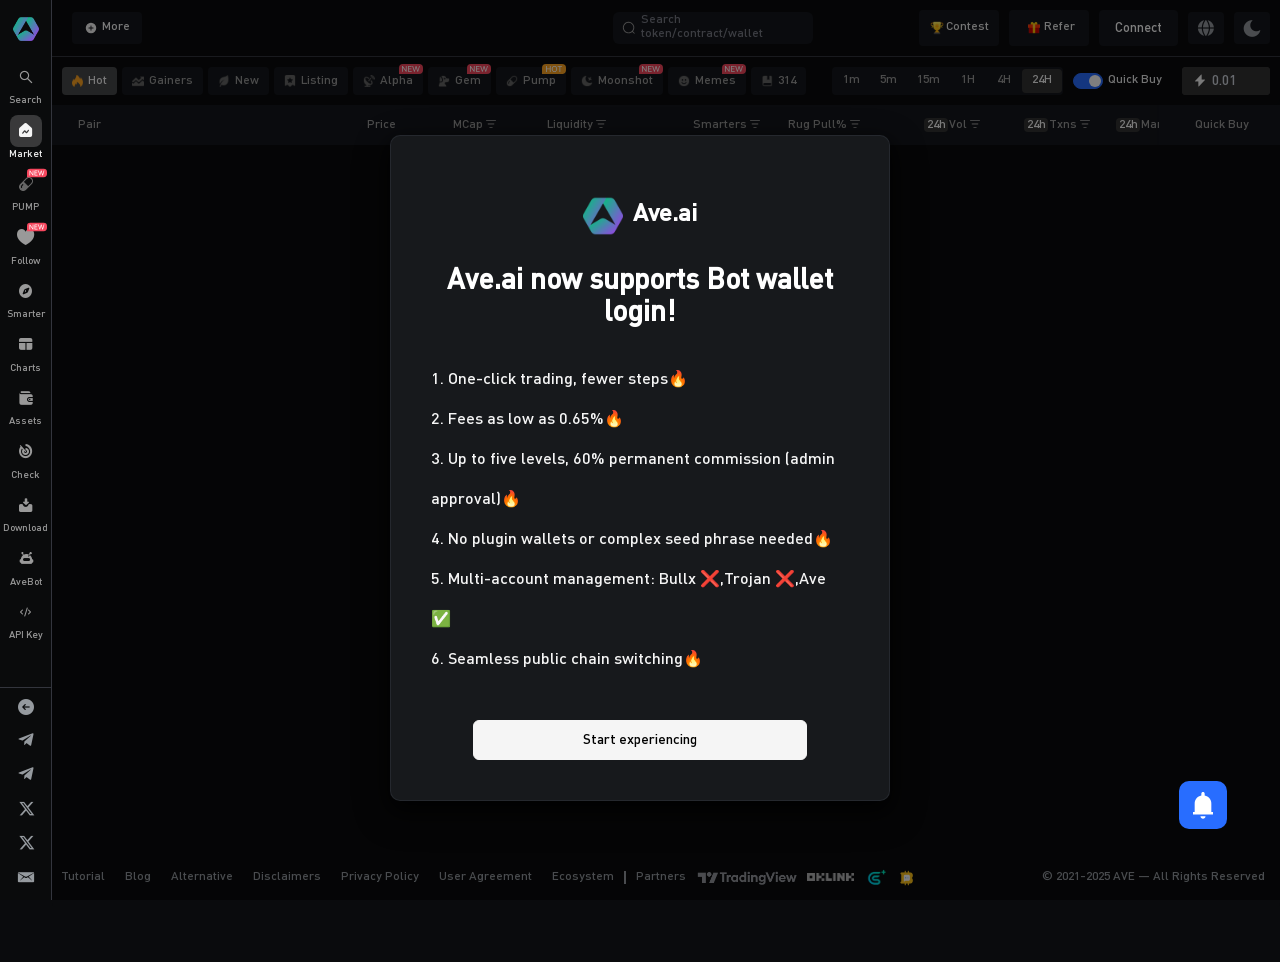
==== commit 1f4e9bf9: "Merge pull request #2 from Yolo-00/main" ====
--- a/chart/index.html
+++ b/chart/index.html
@@ -28,7 +28,7 @@
         script.src = d + `charting_library/charting_library.standalone.js`
         document.getElementsByTagName('head')[0].appendChild(script)
       }
-      addScriptJs()</script><link href="/static/css/ApiKey-f71cff67.f20f4b2a.css" rel="prefetch"><link href="/static/css/Balance-21833f8f.79f6ce2b.css" rel="prefetch"><link href="/static/css/Chart-31ecd969.9b517720.css" rel="prefetch"><link href="/static/css/Check-31ecd969.3873eb59.css" rel="prefetch"><link href="/static/css/Download-31ecd969.2d7474a4.css" rel="prefetch"><link href="/static/css/Fav-f71cff67.3955f131.css" rel="prefetch"><link href="/static/css/Index-f71cff67.54437e3a.css" rel="prefetch"><link href="/static/css/Kline-31ecd969.3279a325.css" rel="prefetch"><link href="/static/css/OfficialVerification-f71cff67.b5f4f597.css" rel="prefetch"><link href="/static/css/Pump-31ecd969.e5929961.css" rel="prefetch"><link href="/static/css/Rank-f71cff67.85b6f28e.css" rel="prefetch"><link href="/static/css/Referral-f71cff67.82a01d85.css" rel="prefetch"><link href="/static/css/Smart-f71cff67.af7cda30.css" rel="prefetch"><link href="/static/css/Token-253ae210.98a811a6.css" rel="prefetch"><link href="/static/css/Token-6a2c624d.e3542731.css" rel="prefetch"><link href="/static/css/Token-f71cff67.255a1eab.css" rel="prefetch"><link href="/static/css/chunk-313e67f0.9e0c891a.css" rel="prefetch"><link href="/static/css/default-Chart-Kline-Token-5cf51579.59e1fb63.css" rel="prefetch"><link href="/static/css/default-Index-Pump-Token-1f80e606.da8563d4.css" rel="prefetch"><link href="/static/js/ApiKey-f71cff67.58582797.js" rel="prefetch"><link href="/static/js/Balance-21833f8f.9f038b0f.js" rel="prefetch"><link href="/static/js/Chart-31ecd969.2fd0bb5a.js" rel="prefetch"><link href="/static/js/Check-31ecd969.735330cc.js" rel="prefetch"><link href="/static/js/Download-31ecd969.7bb31d76.js" rel="prefetch"><link href="/static/js/Fav-f71cff67.8384654d.js" rel="prefetch"><link href="/static/js/Index-f71cff67.89c2bac4.js" rel="prefetch"><link href="/static/js/Kline-31ecd969.595a8030.js" rel="prefetch"><link href="/static/js/Lost-2a317ca3.3fcc49bf.js" rel="prefetch"><link href="/static/js/OfficialVerification-f71cff67.ca6d4b40.js" rel="prefetch"><link href="/static/js/Pump-31ecd969.e25fe1ff.js" rel="prefetch"><link href="/static/js/Rank-f71cff67.ff3c9082.js" rel="prefetch"><link href="/static/js/Referral-f71cff67.59155060.js" rel="prefetch"><link href="/static/js/Smart-f71cff67.ca943f69.js" rel="prefetch"><link href="/static/js/Token-253ae210.0b71a1ac.js" rel="prefetch"><link href="/static/js/Token-6a2c624d.c95b83b5.js" rel="prefetch"><link href="/static/js/Token-f71cff67.5de48d1f.js" rel="prefetch"><link href="/static/js/chunk-2bf4d867.e76c05dc.js" rel="prefetch"><link href="/static/js/chunk-2d0cc9a7.7d72dd5b.js" rel="prefetch"><link href="/static/js/chunk-313e67f0.37491906.js" rel="prefetch"><link href="/static/js/chunk-6cbceefd.65727936.js" rel="prefetch"><link href="/static/js/chunk-95565b38.9bbe70e5.js" rel="prefetch"><link href="/static/js/chunk-9b2b69e2.70046dc5.js" rel="prefetch"><link href="/static/js/default-Chart-Index-b811f808.6b7d3717.js" rel="prefetch"><link href="/static/js/default-Chart-Kline-Token-5cf51579.1369ad5e.js" rel="prefetch"><link href="/static/js/default-Fav-Index-Smart-6bdcf28a.e75e60a6.js" rel="prefetch"><link href="/static/js/default-Fav-Rank-Smart-c18b0473.b0b18695.js" rel="prefetch"><link href="/static/js/default-Fav-Smart-31ecd969.c0481fb5.js" rel="prefetch"><link href="/static/js/default-Index-Pump-Token-1f80e606.967e620c.js" rel="prefetch"><link href="/static/js/vendors-Index-Pump-Token-25cb2edc.29214290.js" rel="prefetch"><link href="/static/css/app-06837ae4.282da39a.css" rel="preload" as="style"><link href="/static/css/app-c714bc7b.2062d680.css" rel="preload" as="style"><link href="/static/css/app-cfbf0a2e.84827f6a.css" rel="preload" as="style"><link href="/static/css/app-ec8c427e.1cf5cdd8.css" rel="preload" as="style"><link href="/static/js/app-06837ae4.85b43ca8.js" rel="preload" as="script"><link href="/static/js/app-0b7a60cc.8b9b6d97.js" rel="preload" as="script"><link href="/static/js/app-167fad9f.1127e86d.js" rel="preload" as="script"><link href="/static/js/app-16d3814e.7bfaf046.js" rel="preload" as="script"><link href="/static/js/app-1f20a385.fe7c22a1.js" rel="preload" as="script"><link href="/static/js/app-2a42e354.b6aad44a.js" rel="preload" as="script"><link href="/static/js/app-33e35537.77df16f8.js" rel="preload" as="script"><link href="/static/js/app-4939e289.91777275.js" rel="preload" as="script"><link href="/static/js/app-6484b8ce.4f20cd66.js" rel="preload" as="script"><link href="/static/js/app-6f84c08c.fa4eab03.js" rel="preload" as="script"><link href="/static/js/app-72f93981.fbfb8a3f.js" rel="preload" as="script"><link href="/static/js/app-73914085.e6f824af.js" rel="preload" as="script"><link href="/static/js/app-748942c6.a4e9dc86.js" rel="preload" as="script"><link href="/static/js/app-84f69768.55d66357.js" rel="preload" as="script"><link href="/static/js/app-9187ef67.4600008b.js" rel="preload" as="script"><link href="/static/js/app-94629317.e51e2d56.js" rel="preload" as="script"><link href="/static/js/app-968c033f.8b3df958.js" rel="preload" as="script"><link href="/static/js/app-9af05477.8c2b6226.js" rel="preload" as="script"><link href="/static/js/app-a97bfcba.ad6526f6.js" rel="preload" as="script"><link href="/static/js/app-aeb57120.3f71007f.js" rel="preload" as="script"><link href="/static/js/app-b5906859.78a9fefa.js" rel="preload" as="script"><link href="/static/js/app-c714bc7b.59a890d2.js" rel="preload" as="script"><link href="/static/js/app-cfbf0a2e.2d2ea501.js" rel="preload" as="script"><link href="/static/js/app-db300d2f.b8a180e0.js" rel="preload" as="script"><link href="/static/js/app-ec8c427e.c3ca5be1.js" rel="preload" as="script"><link href="/static/js/app-f9ca8911.51fda257.js" rel="preload" as="script"><link href="/static/js/runtime.e7553647.js" rel="preload" as="script"><link href="/static/css/app-ec8c427e.1cf5cdd8.css" rel="stylesheet"><link href="/static/css/app-cfbf0a2e.84827f6a.css" rel="stylesheet"><link href="/static/css/app-06837ae4.282da39a.css" rel="stylesheet"><link href="/static/css/app-c714bc7b.2062d680.css" rel="stylesheet"><link rel="icon" type="image/png" sizes="32x32" href="/img/icons/favicon-32x32.png"><link rel="icon" type="image/png" sizes="16x16" href="/img/icons/favicon-16x16.png"><link rel="manifest" href="/manifest.json"><meta name="theme-color" content="#131722"><meta name="apple-mobile-web-app-capable" content="yes"><meta name="apple-mobile-web-app-status-bar-style" content="default"><meta name="apple-mobile-web-app-title" content="Ave"><link rel="apple-touch-icon" href="/img/icons/apple-touch-icon-152x152.png"><link rel="mask-icon" href="/img/icons/safari-pinned-tab.svg" color="#131722"><meta name="msapplication-TileImage" content="/img/icons/msapplication-icon-144x144.png"><meta name="msapplication-TileColor" content="#000000"></head><body><noscript><strong>We're sorry but avedex doesn't work properly without JavaScript enabled. Please enable it to continue.</strong></noscript><div id="app"></div><script>window.dataLayer = window.dataLayer || [];
+      addScriptJs()</script><link href="/static/css/ApiKey-f71cff67.5b061b69.css" rel="prefetch"><link href="/static/css/Balance-21833f8f.02c6b64f.css" rel="prefetch"><link href="/static/css/Chart-31ecd969.9b517720.css" rel="prefetch"><link href="/static/css/Check-31ecd969.b3c8d2a6.css" rel="prefetch"><link href="/static/css/Download-31ecd969.a2533a6f.css" rel="prefetch"><link href="/static/css/Fav-31ecd969.1cd7ef1e.css" rel="prefetch"><link href="/static/css/Index-f71cff67.56e032b9.css" rel="prefetch"><link href="/static/css/Kline-31ecd969.3279a325.css" rel="prefetch"><link href="/static/css/OfficialVerification-f71cff67.b5f4f597.css" rel="prefetch"><link href="/static/css/Pump-f71cff67.266652c5.css" rel="prefetch"><link href="/static/css/Rank-f71cff67.91a87c1b.css" rel="prefetch"><link href="/static/css/Referral-f71cff67.4a03e4a9.css" rel="prefetch"><link href="/static/css/Smart-f71cff67.4801f37c.css" rel="prefetch"><link href="/static/css/Token-253ae210.98a811a6.css" rel="prefetch"><link href="/static/css/Token-6a2c624d.aa215c6a.css" rel="prefetch"><link href="/static/css/Token-f71cff67.cdf1049a.css" rel="prefetch"><link href="/static/css/chunk-313e67f0.9e0c891a.css" rel="prefetch"><link href="/static/css/default-Chart-Kline-Token-d8bff259.59e1fb63.css" rel="prefetch"><link href="/static/css/default-Index-Pump-Token-1f80e606.20debd69.css" rel="prefetch"><link href="/static/js/ApiKey-f71cff67.980fb4a4.js" rel="prefetch"><link href="/static/js/Balance-21833f8f.180177e2.js" rel="prefetch"><link href="/static/js/Chart-31ecd969.d74d1bce.js" rel="prefetch"><link href="/static/js/Check-31ecd969.907e9d05.js" rel="prefetch"><link href="/static/js/Download-31ecd969.c174f6d5.js" rel="prefetch"><link href="/static/js/Fav-31ecd969.8e7dc74e.js" rel="prefetch"><link href="/static/js/Index-f71cff67.82351ed2.js" rel="prefetch"><link href="/static/js/Kline-31ecd969.bb84159e.js" rel="prefetch"><link href="/static/js/Lost-2a317ca3.6e138ffa.js" rel="prefetch"><link href="/static/js/OfficialVerification-f71cff67.78dad280.js" rel="prefetch"><link href="/static/js/Pump-f71cff67.90e4d679.js" rel="prefetch"><link href="/static/js/Rank-f71cff67.858ff6e2.js" rel="prefetch"><link href="/static/js/Referral-f71cff67.76fa2ad6.js" rel="prefetch"><link href="/static/js/Smart-f71cff67.8e8509e9.js" rel="prefetch"><link href="/static/js/Token-253ae210.d7efd913.js" rel="prefetch"><link href="/static/js/Token-6a2c624d.8da4b545.js" rel="prefetch"><link href="/static/js/Token-f71cff67.35b536f0.js" rel="prefetch"><link href="/static/js/chunk-2d0cc9a7.949a5fbf.js" rel="prefetch"><link href="/static/js/chunk-313e67f0.f1086228.js" rel="prefetch"><link href="/static/js/chunk-566314ea.367820fc.js" rel="prefetch"><link href="/static/js/chunk-6cbceefd.65727936.js" rel="prefetch"><link href="/static/js/chunk-95565b38.27c27ac6.js" rel="prefetch"><link href="/static/js/chunk-9b2b69e2.70046dc5.js" rel="prefetch"><link href="/static/js/default-Chart-Index-b811f808.6b7d3717.js" rel="prefetch"><link href="/static/js/default-Chart-Kline-Token-d8bff259.402af916.js" rel="prefetch"><link href="/static/js/default-Fav-Index-Smart-6bdcf28a.e75e60a6.js" rel="prefetch"><link href="/static/js/default-Fav-Smart-31ecd969.34d976c1.js" rel="prefetch"><link href="/static/js/default-Index-Pump-Token-1f80e606.42c001d5.js" rel="prefetch"><link href="/static/js/vendors-Index-Pump-Token-25cb2edc.29214290.js" rel="prefetch"><link href="/static/css/app-06837ae4.fcdd7434.css" rel="preload" as="style"><link href="/static/css/app-c714bc7b.4cb37fbc.css" rel="preload" as="style"><link href="/static/css/app-cfbf0a2e.84827f6a.css" rel="preload" as="style"><link href="/static/css/app-ec8c427e.143b692c.css" rel="preload" as="style"><link href="/static/js/app-06837ae4.764ad431.js" rel="preload" as="script"><link href="/static/js/app-0b7a60cc.da3e16f2.js" rel="preload" as="script"><link href="/static/js/app-167fad9f.d1c3b661.js" rel="preload" as="script"><link href="/static/js/app-16d3814e.7bfaf046.js" rel="preload" as="script"><link href="/static/js/app-1f20a385.de7a7e4e.js" rel="preload" as="script"><link href="/static/js/app-203e0718.1358008a.js" rel="preload" as="script"><link href="/static/js/app-2a42e354.a05a811a.js" rel="preload" as="script"><link href="/static/js/app-33e35537.cd9831ae.js" rel="preload" as="script"><link href="/static/js/app-4939e289.91777275.js" rel="preload" as="script"><link href="/static/js/app-5866a18b.d1f83a16.js" rel="preload" as="script"><link href="/static/js/app-6484b8ce.4f20cd66.js" rel="preload" as="script"><link href="/static/js/app-6f84c08c.ae22e701.js" rel="preload" as="script"><link href="/static/js/app-72f93981.fbfb8a3f.js" rel="preload" as="script"><link href="/static/js/app-748942c6.70fe7cbb.js" rel="preload" as="script"><link href="/static/js/app-84f69768.01eb369a.js" rel="preload" as="script"><link href="/static/js/app-9187ef67.4600008b.js" rel="preload" as="script"><link href="/static/js/app-94629317.207157c5.js" rel="preload" as="script"><link href="/static/js/app-968c033f.8b3df958.js" rel="preload" as="script"><link href="/static/js/app-9af05477.8c2b6226.js" rel="preload" as="script"><link href="/static/js/app-a97bfcba.d1b57279.js" rel="preload" as="script"><link href="/static/js/app-aeb57120.64a61ef7.js" rel="preload" as="script"><link href="/static/js/app-b5906859.9b5611a9.js" rel="preload" as="script"><link href="/static/js/app-c714bc7b.e6f5248e.js" rel="preload" as="script"><link href="/static/js/app-cfbf0a2e.cfed35af.js" rel="preload" as="script"><link href="/static/js/app-db300d2f.804e3fa6.js" rel="preload" as="script"><link href="/static/js/app-ec8c427e.5f7d3c35.js" rel="preload" as="script"><link href="/static/js/app-f9ca8911.f5e76651.js" rel="preload" as="script"><link href="/static/js/runtime.0f4aa3cd.js" rel="preload" as="script"><link href="/static/css/app-ec8c427e.143b692c.css" rel="stylesheet"><link href="/static/css/app-cfbf0a2e.84827f6a.css" rel="stylesheet"><link href="/static/css/app-06837ae4.fcdd7434.css" rel="stylesheet"><link href="/static/css/app-c714bc7b.4cb37fbc.css" rel="stylesheet"><link rel="icon" type="image/png" sizes="32x32" href="/img/icons/favicon-32x32.png"><link rel="icon" type="image/png" sizes="16x16" href="/img/icons/favicon-16x16.png"><link rel="manifest" href="/manifest.json"><meta name="theme-color" content="#131722"><meta name="apple-mobile-web-app-capable" content="yes"><meta name="apple-mobile-web-app-status-bar-style" content="default"><meta name="apple-mobile-web-app-title" content="Ave"><link rel="apple-touch-icon" href="/img/icons/apple-touch-icon-152x152.png"><link rel="mask-icon" href="/img/icons/safari-pinned-tab.svg" color="#131722"><meta name="msapplication-TileImage" content="/img/icons/msapplication-icon-144x144.png"><meta name="msapplication-TileColor" content="#000000"></head><body><noscript><strong>We're sorry but avedex doesn't work properly without JavaScript enabled. Please enable it to continue.</strong></noscript><div id="app"></div><script>window.dataLayer = window.dataLayer || [];
       function gtag(){dataLayer.push(arguments);}
       gtag('js', new Date());
 
@@ -44,4 +44,4 @@
       //   script.defer = true
       //   script.src = 'https://unpkg.com/@maple-tech/red-packet-sdk/dist/index.iife.js'
       //   document.body.appendChild(script)
-      // })()</script><script src="/static/js/runtime.e7553647.js"></script><script src="/static/js/app-748942c6.a4e9dc86.js"></script><script src="/static/js/app-6f84c08c.fa4eab03.js"></script><script src="/static/js/app-9af05477.8c2b6226.js"></script><script src="/static/js/app-84f69768.55d66357.js"></script><script src="/static/js/app-94629317.e51e2d56.js"></script><script src="/static/js/app-968c033f.8b3df958.js"></script><script src="/static/js/app-167fad9f.1127e86d.js"></script><script src="/static/js/app-2a42e354.b6aad44a.js"></script><script src="/static/js/app-b5906859.78a9fefa.js"></script><script src="/static/js/app-72f93981.fbfb8a3f.js"></script><script src="/static/js/app-db300d2f.b8a180e0.js"></script><script src="/static/js/app-9187ef67.4600008b.js"></script><script src="/static/js/app-4939e289.91777275.js"></script><script src="/static/js/app-16d3814e.7bfaf046.js"></script><script src="/static/js/app-aeb57120.3f71007f.js"></script><script src="/static/js/app-6484b8ce.4f20cd66.js"></script><script src="/static/js/app-0b7a60cc.8b9b6d97.js"></script><script src="/static/js/app-73914085.e6f824af.js"></script><script src="/static/js/app-1f20a385.fe7c22a1.js"></script><script src="/static/js/app-f9ca8911.51fda257.js"></script><script src="/static/js/app-ec8c427e.c3ca5be1.js"></script><script src="/static/js/app-cfbf0a2e.2d2ea501.js"></script><script src="/static/js/app-33e35537.77df16f8.js"></script><script src="/static/js/app-06837ae4.85b43ca8.js"></script><script src="/static/js/app-a97bfcba.ad6526f6.js"></script><script src="/static/js/app-c714bc7b.59a890d2.js"></script></body></html>+      // })()</script><script src="/static/js/runtime.0f4aa3cd.js"></script><script src="/static/js/app-748942c6.70fe7cbb.js"></script><script src="/static/js/app-6f84c08c.ae22e701.js"></script><script src="/static/js/app-9af05477.8c2b6226.js"></script><script src="/static/js/app-84f69768.01eb369a.js"></script><script src="/static/js/app-94629317.207157c5.js"></script><script src="/static/js/app-968c033f.8b3df958.js"></script><script src="/static/js/app-167fad9f.d1c3b661.js"></script><script src="/static/js/app-2a42e354.a05a811a.js"></script><script src="/static/js/app-b5906859.9b5611a9.js"></script><script src="/static/js/app-72f93981.fbfb8a3f.js"></script><script src="/static/js/app-db300d2f.804e3fa6.js"></script><script src="/static/js/app-9187ef67.4600008b.js"></script><script src="/static/js/app-4939e289.91777275.js"></script><script src="/static/js/app-16d3814e.7bfaf046.js"></script><script src="/static/js/app-aeb57120.64a61ef7.js"></script><script src="/static/js/app-6484b8ce.4f20cd66.js"></script><script src="/static/js/app-0b7a60cc.da3e16f2.js"></script><script src="/static/js/app-203e0718.1358008a.js"></script><script src="/static/js/app-1f20a385.de7a7e4e.js"></script><script src="/static/js/app-5866a18b.d1f83a16.js"></script><script src="/static/js/app-f9ca8911.f5e76651.js"></script><script src="/static/js/app-ec8c427e.5f7d3c35.js"></script><script src="/static/js/app-cfbf0a2e.cfed35af.js"></script><script src="/static/js/app-33e35537.cd9831ae.js"></script><script src="/static/js/app-06837ae4.764ad431.js"></script><script src="/static/js/app-a97bfcba.d1b57279.js"></script><script src="/static/js/app-c714bc7b.e6f5248e.js"></script></body></html>
--- a/static/css/ApiKey-f71cff67.5b061b69.css
+++ b/static/css/ApiKey-f71cff67.5b061b69.css
@@ -0,0 +1 @@
+.tg-wallet-list[data-v-5bdd2d04]{color:var(--custom-text-1-color);display:flex;flex-direction:column}.tg-wallet-list .tg-wallet-list_title[data-v-5bdd2d04]{padding:20px;border-bottom:.5px solid var(--custom-br-1-color)}.tg-wallet-list .tg-wallet-list_content li[data-v-5bdd2d04]{padding:15px 20px;display:flex;align-items:center;line-height:1;cursor:pointer}.tg-wallet-list .tg-wallet-list_content li.active[data-v-5bdd2d04],.tg-wallet-list .tg-wallet-list_content li[data-v-5bdd2d04]:hover{background:var(--a-bg-7-color)}.confirm-button-custom-class{background-color:var(--a-text-5-color)!important;color:var(--a-text-9-color)!important;border-style:none!important;width:100%!important;height:40px!important;border-radius:4px!important;margin-top:15px!important}.cancel-button-custom-class{background-color:#fff!important;color:#606266!important;border:1px solid #dcdfe6!important;height:32px!important;padding:0 15px!important;border-radius:4px!important;position:absolute!important;right:20px!important;bottom:70px!important}.rename-dialog-custom{width:540px!important;border-radius:8px!important;overflow:hidden!important}.rename-dialog-custom .el-message-box__header{padding:20px 20px 10px!important;border-bottom:none!important}.rename-dialog-custom .el-message-box__title{font-size:16px!important;font-weight:500!important}.rename-dialog-custom .el-message-box__headerbtn{top:20px!important;right:20px!important}.rename-dialog-custom .el-message-box__content{padding:10px 20px 70px!important}.rename-dialog-custom .el-message-box__input{padding-top:0!important}.rename-dialog-custom .el-message-box__input label{font-size:14px!important;color:#333!important;display:block!important;margin-bottom:8px!important;text-align:left!important}.rename-dialog-custom .el-input__inner{border-radius:4px!important;height:40px!important}.rename-dialog-custom .el-message-box__btns{padding:0 20px 20px!important;justify-content:center!important;position:absolute!important;bottom:0!important;left:0!important;right:0!important}.rename-dialog-custom .el-message-box__btns .el-button--primary{margin-left:0!important}.rename-dialog-custom .el-message-box__message{display:block!important;margin-bottom:10px}.rename-dialog-custom .el-message-box__input:before{display:block;font-size:14px;color:#333;margin-bottom:8px;text-align:left}.delete-dialog-custom{width:540px!important;border-radius:8px!important;overflow:hidden!important}.delete-dialog-custom .el-message-box__header{padding:20px 20px 10px!important;border-bottom:none!important}.delete-dialog-custom .el-message-box__title{font-size:16px!important;font-weight:500!important}.delete-dialog-custom .el-message-box__headerbtn{top:20px!important;right:20px!important}.delete-dialog-custom .el-message-box__content{padding:10px 20px 100px!important;text-align:left!important}.delete-dialog-custom .el-message-box__btns{padding:0 20px 20px!important;justify-content:center!important;position:absolute!important;bottom:0!important;left:0!important;right:0!important}.delete-dialog-custom .el-message-box__btns .el-button--primary{margin-left:0!important;margin-top:0!important}[data-v-d12ef614] .header-class-custom{background-color:var(--a-btn-bg-1-color)!important;font-weight:400}[data-v-d12ef614] .row-class-custom{background-color:var(--a-text-9-color)!important;color:var(--a-text-1-color)!important}[data-v-d12ef614] .el-dropdown-menu{padding:10px!important}[data-v-d12ef614] .el-dropdown-menu__item{color:var(--a-text-1-color)!important;border-radius:.25rem;margin:0 1rem;width:10rem;padding:.5rem}[data-v-d12ef614] .el-dropdown-menu__item:focus,[data-v-d12ef614] .el-dropdown-menu__item:hover{background-color:var(--a-text-9-color)!important;color:var(--a-text-1-color)!important}[data-v-d12ef614] .confirm-button-custom-class .el-message-box__btns .el-button--primary{width:100%!important;background:red}[data-v-d12ef614] .confirm-button-custom-class .el-message-box__message{margin-bottom:100px}.table-custom-class[data-v-d12ef614]{width:100%}.table-custom-class .row-option-class[data-v-d12ef614]{display:flex;gap:.5rem}.table-custom-class .row-option-class div[data-v-d12ef614]{cursor:pointer;text-decoration:underline}.table-custom-class .row-option-class .disabled-option[data-v-d12ef614]{color:#999;cursor:not-allowed;text-decoration:underline;opacity:.7}.status-active[data-v-d12ef614]{color:#67c23a;font-weight:500}.status-deactivated[data-v-d12ef614]{color:#909399}.warning-message[data-v-d12ef614]{color:#f6465d;padding:10px 0;font-size:14px}.action-buttons[data-v-d12ef614]{margin-top:20px;text-align:right}.action-buttons .deactivate-btn[data-v-d12ef614]{background-color:transparent;border:1px solid #dcdfe6;color:#606266}.address-row[data-v-d12ef614]{display:flex;align-items:center;margin-bottom:4px}.address-row[data-v-d12ef614]:last-child{margin-bottom:0}.address-row i[data-v-d12ef614]{margin-left:8px;cursor:pointer}.row-option-class[data-v-d12ef614]{display:flex;gap:12px;margin-bottom:4px}.row-option-class[data-v-d12ef614]:last-child{margin-bottom:0}.row-option-class div[data-v-d12ef614]{cursor:pointer;font-size:14px}.row-option-class div.disabled-option[data-v-d12ef614]{color:#c0c4cc;cursor:not-allowed}.row-option-class div.disabled-option[data-v-d12ef614]:hover{color:#c0c4cc}.custom-dropdown-menu[data-v-d12ef614]{min-width:120px}.page-bg .detail-header[data-v-fb0f0e84]{display:flex;align-items:center;justify-content:space-between;padding:.6rem 1.25rem .6rem 1.5rem;border-bottom:var(--custom-br)}.page-bg .detail-header .header-left[data-v-fb0f0e84]{display:flex;align-items:center;gap:1rem}.page-bg .detail-header .header-left .back-button[data-v-fb0f0e84]{cursor:pointer;font-size:1.5rem;color:var(--custom-text-1-color);font-weight:700;display:flex;align-items:center}.page-bg .detail-header .header-left .api-key-info[data-v-fb0f0e84]{display:flex;align-items:center;gap:1rem}.page-bg .detail-header .header-left .api-key-info .api-key-dropdown[data-v-fb0f0e84]{cursor:pointer;display:flex;align-items:center;gap:5px;font-weight:500;padding:8px 12px;background-color:var(--el-fill-color-light);border-radius:4px}.page-bg .detail-header .header-left .api-key-info .api-key-dropdown[data-v-fb0f0e84]:hover{background-color:var(--el-fill-color)}.page-bg .detail-header .header-left .api-key-info .chain-dropdown .chain-selector[data-v-fb0f0e84]{cursor:pointer;display:flex;align-items:center;gap:8px;padding:8px 12px;background-color:var(--el-fill-color-light);border-radius:4px}.page-bg .detail-header .header-left .api-key-info .chain-dropdown .chain-selector[data-v-fb0f0e84]:hover{background-color:var(--el-fill-color)}.page-bg .detail-header .header-left .api-key-info .chain-dropdown .chain-selector .chain-icon[data-v-fb0f0e84]{width:20px;height:20px;border-radius:50%;overflow:hidden}.page-bg .detail-header .header-left .api-key-info .chain-dropdown .chain-selector .chain-icon .circle-placeholder[data-v-fb0f0e84]{width:100%;height:100%;background-color:#aaa;border-radius:50%}.page-bg .detail-header .action-buttons[data-v-fb0f0e84]{display:flex;gap:10px}.theme-button[data-v-fb0f0e84]{background-color:var(--custom-text-1-color);color:var(--custom-bg-2-color)}.theme-button.deactivate-btn[data-v-fb0f0e84]{border:1px solid var(--el-border-color)}.theme-button.deactivate-btn[data-v-fb0f0e84]:disabled{border-color:var(--el-border-color-lighter);color:var(--el-text-color-placeholder);cursor:not-allowed}.theme-button.delete-btn[data-v-fb0f0e84]{border:1px solid #f6465d;color:#f6465d}.theme-button.delete-btn[data-v-fb0f0e84]:hover{background-color:rgba(246,70,93,.1)}.status-select[data-v-fb0f0e84] .el-input__wrapper{background-color:var(--el-fill-color-blank);box-shadow:0 0 0 1px var(--el-border-color) inset}.status-select[data-v-fb0f0e84] .el-input__inner{color:var(--el-text-color-primary)}.status-active[data-v-fb0f0e84]{color:#1cc982}.status-deactivated[data-v-fb0f0e84]{color:#f6465d}.overview-section[data-v-fb0f0e84]{display:flex;justify-content:space-between;margin:20px;padding:20px;background-color:var(--a-btn-bg-1-color)!important;border-radius:8px;box-shadow:0 2px 12px 0 rgba(0,0,0,.05)}.overview-item[data-v-fb0f0e84]{text-align:center;flex:1;padding:0 15px}.overview-label[data-v-fb0f0e84]{font-size:14px;color:var(--el-text-color-secondary);margin-bottom:8px}.overview-value[data-v-fb0f0e84]{font-size:20px;font-weight:700;color:#999}.overview-value.positive[data-v-fb0f0e84]{color:#1cc982}.overview-value.negative[data-v-fb0f0e84]{color:#f6465d}.overview-value.txns .txns-buy[data-v-fb0f0e84]{color:#1cc982}.overview-value.txns .txns-sell[data-v-fb0f0e84]{color:#f6465d}.table-container[data-v-fb0f0e84]{padding:0 20px 20px}[data-v-fb0f0e84] .header-class-custom{background-color:var(--a-btn-bg-1-color)!important;font-weight:400}[data-v-fb0f0e84] .row-class-custom{background-color:var(--a-bg-1-color)!important}.table-custom-class[data-v-fb0f0e84]{width:100%}.text-buy[data-v-fb0f0e84]{color:#1cc982}.text-sell[data-v-fb0f0e84]{color:#f6465d}.token-container[data-v-fb0f0e84]{display:flex;align-items:center;gap:8px}.token-icon[data-v-fb0f0e84]{width:32px;height:32px;border-radius:50%;overflow:hidden}.token-icon .circle-placeholder[data-v-fb0f0e84]{width:100%;height:100%;background-color:#333;border-radius:50%}.token-info[data-v-fb0f0e84]{display:flex;flex-direction:column}.token-name[data-v-fb0f0e84]{font-weight:500;font-size:14px}.token-contract[data-v-fb0f0e84]{font-size:12px;color:var(--el-text-color-secondary);display:flex;align-items:center;gap:4px}.token-contract .copy-icon[data-v-fb0f0e84]{cursor:pointer;color:var(--el-color-primary);font-size:14px}.token-contract .copy-icon[data-v-fb0f0e84]:hover{opacity:.8}.hash-container[data-v-fb0f0e84]{display:flex;align-items:center;gap:4px;cursor:pointer}.icon-action[data-v-fb0f0e84]{cursor:pointer;color:var(--custom-primary-color);font-size:14px;margin-left:4px}.icon-action[data-v-fb0f0e84]:hover{opacity:.8}.chain-option[data-v-fb0f0e84]{display:flex;align-items:center;gap:8px}.chain-option .circle-placeholder[data-v-fb0f0e84]{width:20px;height:20px;background-color:#aaa;border-radius:50%}[data-v-5e3b4b1b] .create-key-dialog{border-radius:8px;overflow:hidden}[data-v-5e3b4b1b] .create-key-dialog .el-dialog__header{padding:20px;margin-right:0}[data-v-5e3b4b1b] .create-key-dialog .el-dialog__header .el-dialog__title{font-size:18px;font-weight:500}[data-v-5e3b4b1b] .create-key-dialog .el-dialog__header .el-dialog__headerbtn{top:20px;right:20px}[data-v-5e3b4b1b] .create-key-dialog .el-dialog__body{padding:0 20px 20px}[data-v-5e3b4b1b] .create-key-dialog .el-dialog__footer{display:none}.dialog-content[data-v-5e3b4b1b]{display:flex;flex-direction:column}.dialog-content .generate-key-box[data-v-5e3b4b1b]{height:3rem;flex-shrink:0;border-radius:.5rem;background:#f2f2f2;display:flex;color:#171717;align-items:center;justify-content:space-between;padding:0 1rem}.form-label[data-v-5e3b4b1b]{font-size:14px;color:var(--el-text-color-primary);margin-bottom:8px}.custom-input[data-v-5e3b4b1b]{margin-bottom:20px}.custom-input[data-v-5e3b4b1b] .el-input__wrapper{border-radius:4px}.next-btn[data-v-5e3b4b1b]{width:100%;height:40px;background-color:#222;border-color:#222;color:#fff;border-radius:4px}.next-btn[data-v-5e3b4b1b]:hover{background-color:#333;border-color:#333}.next-btn.is-disabled[data-v-5e3b4b1b],.next-btn.is-disabled[data-v-5e3b4b1b]:hover{background-color:#999;border-color:#999}.key-warning[data-v-5e3b4b1b]{margin-top:.5rem;margin-bottom:1rem;font-size:.75rem}.key-warning i[data-v-5e3b4b1b]{font-size:16px;margin-top:2px}.key-warning span[data-v-5e3b4b1b]{font-size:14px;line-height:1.5}.delegatees-list[data-v-5e3b4b1b]{display:flex;flex-direction:column;gap:8px;margin-bottom:20px}.delegatee-item[data-v-5e3b4b1b]{display:flex;align-items:center;padding:12px;border-radius:8px;border:1px solid var(--el-border-color-lighter);cursor:pointer}.delegatee-item.selected[data-v-5e3b4b1b]{border-color:#4e6ef2;background-color:var(--a-text-9-color)!important}.delegatee-item[data-v-5e3b4b1b]:hover{border-color:var(--el-color-primary-light-5)}.delegatee-icon[data-v-5e3b4b1b]{width:24px;height:24px;margin-right:12px}.delegatee-icon .circle-placeholder[data-v-5e3b4b1b]{width:100%;height:100%;background-color:#4e6ef2;border-radius:50%}.delegatee-name[data-v-5e3b4b1b]{flex:1;font-size:14px;color:var(--a-text-1-color)!important}.check-icon[data-v-5e3b4b1b]{color:#4e6ef2;font-size:16px}.loading-orgs[data-v-5e3b4b1b],.no-orgs[data-v-5e3b4b1b]{margin-bottom:20px;padding:20px;background-color:#f8f9fc;border-radius:8px;text-align:center}.disclaimer-agreement[data-v-5e3b4b1b]{margin-bottom:16px;display:flex;align-items:center}.disclaimer-text[data-v-5e3b4b1b]{cursor:pointer}.disclaimer-link[data-v-5e3b4b1b]{color:var(--el-color-primary);cursor:pointer}.disclaimer-link[data-v-5e3b4b1b]:hover{text-decoration:underline}.disclaimer-content[data-v-5e3b4b1b]{max-height:300px;overflow-y:auto;white-space:pre-line}[data-v-06fef6e3] .el-dropdown-menu__item{color:var(--a-text-1-color)!important}[data-v-06fef6e3] .el-dropdown-menu__item:focus,[data-v-06fef6e3] .el-dropdown-menu__item:hover{background-color:var(--a-text-9-color)!important;color:var(--a-text-1-color)!important}[data-v-06fef6e3] .el-segmented{padding:.25rem}[data-v-06fef6e3] .el-segmented__item-selected{background-color:#fff;border-radius:.25rem}[data-v-06fef6e3] .el-segmented__item.is-selected{color:#000}.page-bg .head-bg[data-v-06fef6e3]{display:flex;align-items:center;justify-content:space-between;padding:.6rem 1.25rem .6rem 1.5rem;border-bottom:var(--custom-br)}.page-bg .head-bg .api-key-info[data-v-06fef6e3]{display:flex;align-items:center;gap:1rem}.page-bg .head-bg .api-key-info .api-key-dropdown[data-v-06fef6e3]{cursor:pointer;display:flex;align-items:center;gap:5px;font-weight:500;padding:8px 12px;background-color:var(--el-fill-color-light);border-radius:4px}.page-bg .head-bg .api-key-info .api-key-dropdown[data-v-06fef6e3]:hover{background-color:var(--el-fill-color)}.page-bg .head-bg .api-key-info .chain-dropdown .chain-selector[data-v-06fef6e3]{cursor:pointer;display:flex;align-items:center;gap:8px;padding:7.5px 12px;background-color:var(--el-fill-color-light);border-radius:4px}.page-bg .head-bg .api-key-info .chain-dropdown .chain-selector[data-v-06fef6e3]:hover{background-color:var(--el-fill-color)}.page-bg .head-bg .api-key-info .chain-dropdown .chain-selector .chain-icon[data-v-06fef6e3]{width:15px;height:15px;border-radius:50%;overflow:hidden}.page-bg .head-bg .api-key-info .chain-dropdown .chain-selector .chain-icon .circle-placeholder[data-v-06fef6e3]{width:100%;height:100%;border-radius:50%}.page-bg .head-bg .api-key-info .chain-dropdown .chain-selector .chain-icon .circle-placeholder img[data-v-06fef6e3]{vertical-align:top}.page-bg .head-bg .create-button[data-v-06fef6e3]{display:flex;align-items:center;padding:.375rem .5rem;gap:.625rem;border-radius:.25rem;background:#15171c;color:#fafafa;font-size:.875rem;cursor:pointer}
--- a/static/css/Balance-21833f8f.02c6b64f.css
+++ b/static/css/Balance-21833f8f.02c6b64f.css
@@ -0,0 +1 @@
+[data-v-054dd3f2] .el-table{overflow:initial}[data-v-054dd3f2] .el-table .el-table__header-wrapper{position:sticky;top:60px;z-index:3}[data-v-054dd3f2] .el-table .sort-caret.ascending{border-bottom-color:var(--a-text-2-color)}[data-v-054dd3f2] .el-table .sort-caret.descending{border-top-color:var(--a-text-2-color)}[data-v-054dd3f2] .el-table tr{cursor:pointer}[data-v-054dd3f2] .el-table .cell{line-height:15px;padding:0 3px}[data-v-054dd3f2] .el-table th,[data-v-054dd3f2] .el-table th.el-table__cell.is-leaf{border-bottom:none}[data-v-054dd3f2] .el-table th.el-table__cell.is-leaf.descending .cell{color:var(--custom-primary-color)}[data-v-054dd3f2] .el-table th.el-table__cell.is-leaf.descending .cell .sort-caret.descending{border-top-color:var(--custom-primary-color)}[data-v-054dd3f2] .el-table th.el-table__cell.is-leaf.ascending .cell{color:var(--custom-primary-color)}[data-v-054dd3f2] .el-table th.el-table__cell.is-leaf.ascending .cell .sort-caret.ascending{border-bottom-color:var(--custom-primary-color)}[data-v-054dd3f2] .el-table th .cell{font-weight:400;font-size:12px}[data-v-054dd3f2] .el-table td.el-table__cell{font-weight:400}[data-v-054dd3f2] .el-table td .cell{overflow:visible}.icon-token-container[data-v-054dd3f2]{margin-right:4px}.icon-token-container .icon-symbol[data-v-054dd3f2]{left:20px;top:20px}.plus[data-v-054dd3f2]{font-size:20px;line-height:20px;display:block;height:20px;margin-right:10px}.progress[data-v-054dd3f2]{margin-left:3px}.progress[data-v-054dd3f2] .el-progress__text{min-width:12px}.progress .icon-suo1[data-v-054dd3f2]{width:8px;height:8px}.icon-svg1[data-v-054dd3f2]{width:16px;height:16px;vertical-align:middle}.token-info[data-v-054dd3f2]{display:flex;align-items:center}.token-info .token-symbol[data-v-054dd3f2]{font-size:14px;margin-right:3px}.token-info .token-network[data-v-054dd3f2]{border:1px solid #878fbc;border-radius:10px;font-size:12px;color:#878fbc;padding:2px 5px;margin-left:9px}.token-info .token-icon[data-v-054dd3f2]{border-radius:50%;width:32px;height:32px}.table-empty[data-v-054dd3f2]{display:flex;flex-direction:column;justify-content:center;align-items:center;padding:80px 0;min-height:calc(100vh - 750px)}.icon-svg[data-v-054dd3f2]{font-size:20px;cursor:pointer;color:var(--custom-primary-color);border-radius:100%;width:20px;vertical-align:middle}.icon-svg.icon-huoyan[data-v-054dd3f2]{width:12px;font-size:12px}.icon-svg.icon-new[data-v-054dd3f2]{font-size:12px}.icon-svg.icon-xiala[data-v-054dd3f2]{width:8px;height:8px;margin-left:5px}.icon-shaixuan[data-v-054dd3f2]:hover{cursor:pointer;color:var(--custom-primary-color)}.filter-box[data-v-054dd3f2]{color:var(--custom-text-1-color)}.filter-box .filter-title[data-v-054dd3f2]{font-size:12px;color:var(--a-text-2-color)}.filter-box[data-v-054dd3f2] .el-slider__runway{--el-slider-button-size:14px}.filter-box[data-v-054dd3f2] .el-slider__runway .el-slider__marks .el-slider__marks-text:nth-child(2){transform:translateX(0)!important;right:-6px!important;left:auto!important}.filter-box .chain-icon-sort-container[data-v-054dd3f2]{display:flex;flex-direction:column;align-items:center;justify-content:center;margin-left:5px}.filter-box .chain-icon-sort-container .icon-svg[data-v-054dd3f2]{font-size:10px;padding:0;cursor:pointer;color:var(--a-text-2-color);width:12px;height:10px}.filter-box .chain-icon-sort-container .icon-svg+.icon-svg[data-v-054dd3f2]{margin-top:1px}.filter-box .chain-icon-sort-container .icon-svg.active[data-v-054dd3f2]{color:var(--custom-primary-color)}.filter-box .icon-filter-sort[data-v-054dd3f2]{font-size:12px;opacity:.3;cursor:pointer}.filter-box .icon-filter-sort.active[data-v-054dd3f2]{opacity:1}.filter-box .icon-filter-sort[data-v-054dd3f2]:hover:not(.active){opacity:.6}.red[data-v-054dd3f2]{color:var(--35de2a5e)}.green[data-v-054dd3f2]{color:var(--4576f7ec)}.popper-gold .title[data-v-054dd3f2]{color:var(--a-text-2-color)}.popper-gold ul li a[data-v-054dd3f2]{color:var(--custom-text-1-color);padding:6px 15px;display:flex}.popper-gold ul li a .icon-bianzu[data-v-054dd3f2],.popper-gold ul li a .icon-dexs1[data-v-054dd3f2]{color:var(--a-text-1-color)}.popper-gold ul li a.disabled[data-v-054dd3f2]{color:var(--a-text-2-color)}.popper-gold ul li a.disabled[data-v-054dd3f2]:hover{cursor:not-allowed}.popper-gold ul li a[data-v-054dd3f2]:hover{opacity:1;text-decoration:none;background:var(--custom-btn-2-color)}.popper-gold .footer[data-v-054dd3f2]{display:flex;align-items:center;justify-content:center;margin:15px 0}.popper-gold .tag-left[data-v-054dd3f2]{margin-left:3px;width:12px;height:12px}.popper-gold .tag-left2[data-v-054dd3f2]{margin-left:3px;width:19px;height:17px}.icon-danger[data-v-054dd3f2]{color:red}.color-gray[data-v-054dd3f2],.mini[data-v-054dd3f2]{color:#959a9f;font-size:12px}.mini[data-v-054dd3f2]{display:block}[data-v-07c3b483] .el-table{overflow:initial;min-height:calc(100vh - 220px)}[data-v-07c3b483] .el-table .el-table__header-wrapper{position:sticky;top:60px;z-index:3}[data-v-07c3b483] .el-table .sort-caret.ascending{border-bottom-color:var(--a-text-2-color)}[data-v-07c3b483] .el-table .sort-caret.descending{border-top-color:var(--a-text-2-color)}[data-v-07c3b483] .el-table tr{cursor:pointer}[data-v-07c3b483] .el-table .cell{line-height:15px;padding:0 3px}[data-v-07c3b483] .el-table th,[data-v-07c3b483] .el-table th.el-table__cell.is-leaf{border-bottom:none}[data-v-07c3b483] .el-table th.el-table__cell.is-leaf.descending .cell{color:var(--custom-primary-color)}[data-v-07c3b483] .el-table th.el-table__cell.is-leaf.descending .cell .sort-caret.descending{border-top-color:var(--custom-primary-color)}[data-v-07c3b483] .el-table th.el-table__cell.is-leaf.ascending .cell{color:var(--custom-primary-color)}[data-v-07c3b483] .el-table th.el-table__cell.is-leaf.ascending .cell .sort-caret.ascending{border-bottom-color:var(--custom-primary-color)}[data-v-07c3b483] .el-table th .cell{font-weight:400;font-size:12px}[data-v-07c3b483] .el-table td.el-table__cell{font-weight:400}[data-v-07c3b483] .el-table td .cell{overflow:visible}.icon-token-container[data-v-07c3b483]{margin-right:4px}.icon-token-container .icon-symbol[data-v-07c3b483]{left:20px;top:20px}.plus[data-v-07c3b483]{font-size:20px;line-height:20px;display:block;height:20px;margin-right:10px}.progress[data-v-07c3b483]{margin-left:3px}.progress[data-v-07c3b483] .el-progress__text{min-width:12px}.progress .icon-suo1[data-v-07c3b483]{width:8px;height:8px}.icon-svg1[data-v-07c3b483]{width:16px;height:16px;vertical-align:middle}.token-info[data-v-07c3b483]{display:flex;align-items:center}.token-info .token-symbol[data-v-07c3b483]{font-size:14px;margin-right:3px}.token-info .token-network[data-v-07c3b483]{border:1px solid #878fbc;border-radius:10px;font-size:12px;color:#878fbc;padding:2px 5px;margin-left:9px}.token-info .token-icon[data-v-07c3b483]{border-radius:50%;width:32px;height:32px}.table-empty[data-v-07c3b483]{display:flex;flex-direction:column;justify-content:center;align-items:center;padding:80px 0;min-height:calc(100vh - 750px)}.icon-svg[data-v-07c3b483]{font-size:20px;cursor:pointer;color:var(--custom-primary-color);border-radius:100%;width:20px;vertical-align:middle}.icon-svg.icon-huoyan[data-v-07c3b483]{width:12px;font-size:12px}.icon-svg.icon-new[data-v-07c3b483]{font-size:12px}.icon-svg.icon-xiala[data-v-07c3b483]{width:8px;height:8px;margin-left:5px}.icon-shaixuan[data-v-07c3b483]:hover{cursor:pointer;color:var(--custom-primary-color)}.filter-box[data-v-07c3b483]{color:var(--custom-text-1-color)}.filter-box .filter-title[data-v-07c3b483]{font-size:12px;color:var(--a-text-2-color)}.filter-box[data-v-07c3b483] .el-slider__runway{--el-slider-button-size:14px}.filter-box[data-v-07c3b483] .el-slider__runway .el-slider__marks .el-slider__marks-text:nth-child(2){transform:translateX(0)!important;right:-6px!important;left:auto!important}.filter-box .chain-icon-sort-container[data-v-07c3b483]{display:flex;flex-direction:column;align-items:center;justify-content:center;margin-left:5px}.filter-box .chain-icon-sort-container .icon-svg[data-v-07c3b483]{font-size:10px;padding:0;cursor:pointer;color:var(--a-text-2-color);width:12px;height:10px}.filter-box .chain-icon-sort-container .icon-svg+.icon-svg[data-v-07c3b483]{margin-top:1px}.filter-box .chain-icon-sort-container .icon-svg.active[data-v-07c3b483]{color:var(--custom-primary-color)}.filter-box .icon-filter-sort[data-v-07c3b483]{font-size:12px;opacity:.3;cursor:pointer}.filter-box .icon-filter-sort.active[data-v-07c3b483]{opacity:1}.filter-box .icon-filter-sort[data-v-07c3b483]:hover:not(.active){opacity:.6}.red[data-v-07c3b483]{color:var(--77fe5e46)}.green[data-v-07c3b483]{color:var(--126305d4)}.popper-gold .title[data-v-07c3b483]{color:var(--a-text-2-color)}.popper-gold ul li a[data-v-07c3b483]{color:var(--custom-text-1-color);padding:6px 15px;display:flex}.popper-gold ul li a .icon-bianzu[data-v-07c3b483],.popper-gold ul li a .icon-dexs1[data-v-07c3b483]{color:var(--a-text-1-color)}.popper-gold ul li a.disabled[data-v-07c3b483]{color:var(--a-text-2-color)}.popper-gold ul li a.disabled[data-v-07c3b483]:hover{cursor:not-allowed}.popper-gold ul li a[data-v-07c3b483]:hover{opacity:1;text-decoration:none;background:var(--custom-btn-2-color)}.popper-gold .footer[data-v-07c3b483]{display:flex;align-items:center;justify-content:center;margin:15px 0}.popper-gold .tag-left[data-v-07c3b483]{margin-left:3px;width:12px;height:12px}.popper-gold .tag-left2[data-v-07c3b483]{margin-left:3px;width:19px;height:17px}.icon-danger[data-v-07c3b483]{color:red}.color-gray[data-v-07c3b483],.mini[data-v-07c3b483]{color:#959a9f;font-size:12px}.mini[data-v-07c3b483]{display:block}.sol[data-v-a82675c6]{background:var(--a-bg-1-color);padding:40px;--el-checkbox-checked-bg-color:#000;--el-checkbox-checked-input-border-color:#000;color:var(--a-text-1-color)}.sol .fon-weight-bold[data-v-a82675c6]{font-weight:700}.sol .attention.active[data-v-a82675c6]{color:#f45469}.sol .share[data-v-a82675c6]{padding:8px 18px;background:var(--custom-bg-6-color);color:var(--a-btn-bg-2-color);font-size:12px;margin-bottom:20px}.sol .item[data-v-a82675c6]{background:var(--custom-bg-6-color);padding:20px;font-size:14px;color:var(--a-text-2-color);border-radius:12px;text-align:center}.sol .item i.icon-qiehuan[data-v-a82675c6]{color:var(--a-text-2-color)}.sol .item2[data-v-a82675c6]{border:1px solid var(--custom-primary-lighter-7-color);padding:12px;font-size:14px;color:var(--a-text-2-color);border-radius:12px;text-align:center;width:calc(100vw - 48px)}.sol .item2[data-v-a82675c6]:not(:last-child){margin-right:12px}.sol .item2 i.icon-qiehuan[data-v-a82675c6]{color:var(--a-text-2-color)}.sol .border-bottom[data-v-a82675c6]{border-bottom:1px solid var(--custom-primary-lighter-14-color)}.sol .tabs[data-v-a82675c6]{padding:10px 5px;font-size:16px}.sol .tabs a[data-v-a82675c6]{font-size:14px;color:#999;text-align:center;font-weight:500;line-height:16px;text-decoration:none;border-bottom:3px solid transparent;padding-bottom:10px;margin-right:30px}.sol .tabs a[data-v-a82675c6]:hover{opacity:1}.sol .tabs a.active[data-v-a82675c6]{color:var(--a-text-1-color);border-bottom:3px solid var(--a-text-1-color)}.sol[data-v-a82675c6] .el-table{--el-table-tr-bg-color:var(--custom-bg-1-color);--el-table-bg-color:var(--custom-bg-1-color);--el-table-text-color:var(--a-text-1-color);--el-table-header-bg-color:var(--a-btn-bg-1-color);--el-fill-color-lighter:var(--custom-bg-1-color);--el-table-header-text-color:var(--a-text-2-color);--el-table-border-color:var(--a-br-1-color);--el-table-row-hover-bg-color:var(--a-table-hover-bg-color);background:var(--custom-bg-1-color);--el-bg-color:var(--custom-bg-1-color);overflow:initial;min-height:calc(100vh - 600px);font-size:14px}.sol[data-v-a82675c6] .el-table .el-table__header-wrapper{position:sticky;top:47px;z-index:3}.sol[data-v-a82675c6] .el-table .sort-caret.ascending{border-bottom-color:var(--custom-font-8-color)}.sol[data-v-a82675c6] .el-table .sort-caret.descending{border-top-color:var(--custom-font-8-color)}.sol[data-v-a82675c6] .el-table a{color:currentColor;display:inline-block;vertical-align:middle;line-height:1}.sol[data-v-a82675c6] .el-table tr{cursor:pointer}.sol[data-v-a82675c6] .el-table .cell{line-height:17px;padding:0 1px}.sol[data-v-a82675c6] .el-table th{padding:6px 5px 6px 5px;border-bottom:none!important;height:40px}.sol[data-v-a82675c6] .el-table th.el-table__cell.is-leaf{border-bottom:none}.sol[data-v-a82675c6] .el-table th.el-table__cell.is-leaf.descending .cell{color:var(--el-table-header-text-color)}.sol[data-v-a82675c6] .el-table th.el-table__cell.is-leaf.descending .cell .sort-caret.descending{border-top-color:var(--a-btn-bg-2-color)}.sol[data-v-a82675c6] .el-table th.el-table__cell.is-leaf.ascending .cell{color:var(--el-table-header-text-color)}.sol[data-v-a82675c6] .el-table th.el-table__cell.is-leaf.ascending .cell .sort-caret.ascending{border-bottom-color:var(--a-btn-bg-2-color)}.sol[data-v-a82675c6] .el-table th .cell{font-weight:400;font-size:12px}.sol[data-v-a82675c6] .el-table td{height:60px}.sol[data-v-a82675c6] .el-table td.el-table__cell{z-index:0;padding:6px 5px 6px 5px;border-bottom:.5px solid var(--custom-br-1-color);font-weight:400}.sol[data-v-a82675c6] .el-table td:first-child,.sol[data-v-a82675c6] .el-table th:first-child{padding-left:20px}.sol[data-v-a82675c6] .el-table td:last-child,.sol[data-v-a82675c6] .el-table th:last-child{padding-right:20px}.sol[data-v-a82675c6] .el-table .token-symbol{color:var(--a-text-1-color)}.sol[data-v-a82675c6] .el-table .trade{display:flex;align-items:center;justify-content:flex-end}.sol[data-v-a82675c6] .el-table .trade a{background:var(--a-bg-4-color);padding:5px 7px;border-radius:6px;display:flex;align-items:center;font-size:14px;color:var(--a-text-1-color)}.sol[data-v-a82675c6] .el-table .trade a .icon-svg{margin-right:3px}.sol[data-v-a82675c6] .el-table .trade a:hover{opacity:.5}.sol .pagination-box[data-v-a82675c6]{margin:30px 0 0 0;justify-content:center}.avatar[data-v-a82675c6]{border-radius:100%}.edit[data-v-a82675c6]{width:-moz-fit-content;width:fit-content}.edit button[data-v-a82675c6]{position:absolute;right:5px;top:5px;font-size:12px;padding:2px 5px}.line[data-v-a82675c6]{font-size:14px}[data-v-a82675c6] .el-input__wrapper{background:var(--a-bg-7-color);box-shadow:none}[data-v-a82675c6] .el-input__wrapper.height_36{padding:3px 11px}[data-v-a82675c6] .el-input__wrapper .el-input__inner{color:var(--a-text-1-color)}.checkbox-container a[data-v-a82675c6]:hover{color:#999}.opacity-hover-0[data-v-a82675c6]{line-height:10px}.opacity-hover-0[data-v-a82675c6]:hover{opacity:1}.icon-chain[data-v-a82675c6]{position:absolute;bottom:0;right:0;width:20px;height:20px;border-radius:50%}.table[data-v-5620782a]{font-size:14px;color:#878fbc;letter-spacing:.29px;position:relative}.table .empty[data-v-5620782a]{height:500px;display:flex;align-items:center;justify-content:center}.table .empty>div[data-v-5620782a]{text-align:center}.table .empty img[data-v-5620782a]{width:50px}.table .empty span[data-v-5620782a]{display:block;line-height:1}.table .red[data-v-5620782a]{color:#ff646d}.table .green[data-v-5620782a]{color:#46d7ab}.table-empty[data-v-5620782a]{display:flex;flex-direction:column;justify-content:center;align-items:center;padding:80px 0;min-height:calc(100vh - 230px)}[data-v-5620782a] .el-table{font-size:14px;background:var(--custom-primary-lighter-0-color);min-height:calc(100vh - 200px)}[data-v-5620782a] .el-table tr{background:var(--custom-primary-lighter-0-color);cursor:pointer;height:50px}[data-v-5620782a] .el-table tr:hover td.el-table__cell{background-color:var(--custom-primary-lighter-2-color)}[data-v-5620782a] .el-table .cell{line-height:15px}[data-v-5620782a] .el-table th{background:var(--custom-primary-lighter-0-color);border-bottom:none}[data-v-5620782a] .el-table th.el-table__cell.is-leaf{border-bottom:none}[data-v-5620782a] .el-table th .cell{color:#848e9c;font-weight:400}[data-v-5620782a] .el-table td.el-table__cell{padding:8px 0;border-bottom:1px solid var(--custom-td-border-1-color);font-weight:500}[data-v-5620782a] .el-table td .cell{color:var(--custom-font-1-color)}[data-v-5620782a] .el-table td:nth-child(2),[data-v-5620782a] .el-table td:nth-child(3),[data-v-5620782a] .el-table td:nth-child(4),[data-v-5620782a] .el-table th:nth-child(2),[data-v-5620782a] .el-table th:nth-child(3),[data-v-5620782a] .el-table th:nth-child(4){text-align:right}a[data-v-5620782a]{color:#3f80f7}.token-icon[data-v-5620782a]{margin-right:3px}.token-symbol[data-v-5620782a]{white-space:nowrap;overflow:hidden;text-overflow:ellipsis}.risk-status[data-v-5620782a]{display:inline-block;font-size:10px;border:1px solid;border-radius:20px;padding:2px 5px;color:#f72121;font-size:12px}.table[data-v-007e1717]{font-size:14px;color:#878fbc;letter-spacing:.29px;position:relative}.table .empty[data-v-007e1717]{height:500px;display:flex;align-items:center;justify-content:center}.table .empty>div[data-v-007e1717]{text-align:center}.table .empty img[data-v-007e1717]{width:50px}.table .empty span[data-v-007e1717]{display:block;line-height:1}.table .red[data-v-007e1717]{color:#ff646d}.table .green[data-v-007e1717]{color:#46d7ab}.table-empty[data-v-007e1717]{display:flex;flex-direction:column;justify-content:center;align-items:center;padding:80px 0;min-height:calc(100vh - 230px)}[data-v-007e1717] .el-table{font-size:14px;background:#131722;min-height:calc(100vh - 200px)}[data-v-007e1717] .el-table tr{background:#131722;cursor:pointer}[data-v-007e1717] .el-table tr:hover td.el-table__cell{background-color:#272b32}[data-v-007e1717] .el-table .cell{line-height:15px}[data-v-007e1717] .el-table th{background:#131722;border-bottom:none}[data-v-007e1717] .el-table th.el-table__cell.is-leaf{border-bottom:none}[data-v-007e1717] .el-table th .cell{color:#80838b;font-weight:400}[data-v-007e1717] .el-table td.el-table__cell{padding:12px 0;border-bottom:1px solid #202430;font-weight:500}[data-v-007e1717] .el-table td .cell{color:#eaecef}a[data-v-007e1717]{color:#3f80f7}.token-icon[data-v-007e1717]{margin-right:3px}.token-symbol[data-v-007e1717]{white-space:nowrap;overflow:hidden;text-overflow:ellipsis;padding:10px 5px}.risk-status[data-v-007e1717]{display:inline-block;font-size:10px;border:1px solid;border-radius:20px;padding:2px 5px;color:#f72121;font-size:12px}.buyOrsell[data-v-5390af35]{background:var(--custom-primary-lighter-0-color)}.buyOrsell .title[data-v-5390af35]{width:100%;padding:0 25px;color:#eaecef;font-weight:500;font-size:16px}.buyOrsell .title span[data-v-5390af35]{margin-top:10px;display:block;color:var(--custom-font-1-color)}.buyOrsell .title a[data-v-5390af35]{font-size:16px;color:#848e9c;text-decoration:none;padding:10px 0 0 0;display:inline-block;margin-right:10px}.buyOrsell .title a.active[data-v-5390af35],.buyOrsell .title a[data-v-5390af35]:hover{color:#3f80f7}.buyOrsell .title label[data-v-5390af35]{display:block;font-size:12px;color:#848e9c;margin-top:20px}.buyOrsell .title label[data-v-5390af35]:hover{cursor:pointer}.buyOrsell .title label input[type=checkbox][data-v-5390af35]{vertical-align:middle;margin-right:3px;width:15px;height:15px;border-radius:20px;margin-top:2px;position:relative;top:-2px}.buyOrsell .title label input[type=checkbox][data-v-5390af35]:after{position:absolute;top:0;color:#000;width:15px;height:15px;display:inline-block;visibility:visible;padding-left:0;text-align:center;content:" ";border-radius:20px}.buyOrsell .title label input[type=checkbox][data-v-5390af35]:checked:after{color:#eaecef;content:"✓";background-color:#3f80f7;border-radius:0}.buyOrsell .title label input[type=checkbox][data-v-5390af35]:hover{cursor:pointer}.buyOrsell .content[data-v-5390af35]{padding:0 10px}.buyOrsell .header[data-v-5390af35]{border-bottom:1px solid #23293c;padding:11px 38px;display:flex;justify-content:flex-start;font-size:14px;color:#eaecef;letter-spacing:0;line-height:20px}.balance[data-v-13479692]{margin-bottom:10px;background:var(--custom-primary-lighter-0-color)}.balance .top1[data-v-13479692]{background:var(--custom-primary-lighter-0-color);padding:25px 25px 10px;display:flex;align-items:center;justify-content:flex-start;color:var(--custom-font-1-color)}.balance .top1 .item[data-v-13479692]{display:flex;align-items:center}.balance .top1 .item+.item[data-v-13479692]{margin-left:136px}.balance .top1 .item .icon[data-v-13479692]{font-size:38px;color:var(--custom-font-2-color);margin-right:10px}
--- a/static/css/Check-31ecd969.b3c8d2a6.css
+++ b/static/css/Check-31ecd969.b3c8d2a6.css
@@ -0,0 +1 @@
+.captchaCode[data-v-1b8e1fec]{text-align:right}.btn-text[data-v-1b8e1fec]{margin:0 0 5px 0}.image-captchaCode[data-v-1b8e1fec]{width:100%}.popup-title[data-v-1b8e1fec]{font-size:16px;text-align:center;margin-top:5px}.popup-content[data-v-1b8e1fec]{padding:10px 0;font-size:14px;line-height:1.5}.popup-content[data-v-1b8e1fec] .van-field{background-color:#f8f8f8;border-radius:8px;border:1px solid #dcdfe6}.popup-content[data-v-1b8e1fec] .van-field:focus-within{border-color:var(--van-color-primary)}.footer[data-v-1b8e1fec]{display:flex;justify-content:center;align-items:center;margin-top:20px}.footer .btn[data-v-1b8e1fec]{border-radius:8px}.check-container[data-v-720f609b]{background:var(--custom-primary-lighter-0-color);padding:8px 0}.check-container .check-content[data-v-720f609b]{border-radius:2px;padding:20px;min-height:calc(100vh - 140px)}.check-note[data-v-720f609b]{background:rgba(255,169,77,.05);border:.5px solid rgba(255,187,25,.32);border-radius:4px;font-size:14px;color:var(--custom-font-1-color);font-weight:500;padding:20px}.check-note .icon-alert[data-v-720f609b]{font-size:20px;color:#faad14;font-weight:400;margin-right:10px}.check-note .check-note_h[data-v-720f609b]{display:flex;align-items:center;margin-bottom:10px;font-size:14px;color:#eaecef;font-weight:700}.check-note .check-note_c[data-v-720f609b]{line-height:20px;font-size:12px}.icon-net-connect[data-v-720f609b]{font-size:20px;margin-right:3px}.check-input[data-v-720f609b]{width:100%;margin:30px auto 0;text-align:center}.submit-button-container[data-v-720f609b] .el-form-item__content{display:block;text-align:center}.submit-button[data-v-720f609b]{width:100%;border-radius:4px}.title[data-v-720f609b]{font-size:18px;color:#878fbc;letter-spacing:0;line-height:18px;font-weight:500;display:flex;justify-content:center;align-items:center;padding:40px 0 30px}.title img[data-v-720f609b]{width:24px;margin-right:5px}.form-container[data-v-720f609b]{padding:0 15px}.form-container[data-v-720f609b] .van-field{box-shadow:0 2px 4px 0 hsla(0,0%,86.7%,.52);border-radius:10px}.form-container[data-v-720f609b] .van-field .label{width:auto}.form-container .submit-button[data-v-720f609b]{border-radius:10px;margin-top:20px}.card[data-v-720f609b]{background:var(--custom-primary-lighter-5-color);border-radius:10px;margin:0 0 10px 0;padding:15px 10px}.card .remark[data-v-720f609b]{font-size:12px;color:#3f80f7;letter-spacing:0;font-weight:400;margin-top:10px;line-height:1.5}.card-h[data-v-720f609b]{font-size:15px;color:var(--custom-font-1-color);font-weight:500;letter-spacing:0;margin:0 0 15px 0;display:flex;justify-content:space-between;align-items:center}.card-h.h-2[data-v-720f609b]{font-size:12px;font-weight:400;margin:0}.flex-1[data-v-720f609b],.flex[data-v-720f609b]{display:flex;justify-content:space-between;align-items:center}.flex-1[data-v-720f609b]{padding:15px 0 0;color:var(--custom-font-1-color);font-size:12px}.flex-1 .label[data-v-720f609b]{margin-right:10px;font-weight:400}.flex-1 .value[data-v-720f609b]{font-weight:500}.flex-1 .range-text[data-v-720f609b]{font-size:12px;margin-right:5px}.flex-1 .range[data-v-720f609b]{width:35%;background:var(--custom-primary-lighter-7-color);border-radius:4px;display:flex}.flex-1 .range .range-bar[data-v-720f609b]{background-color:#3f80f7;color:var(--custom-font-1-color);border-radius:4px 0 0 4px;font-size:12px;height:14px}.card-list-item[data-v-720f609b]{font-size:12px;color:var(--custom-font-1-color);letter-spacing:0;font-weight:400;display:flex;justify-content:space-between;margin-top:15px}.card-list-item.in[data-v-720f609b]{margin-top:10px}.card-list-item.cursor[data-v-720f609b]:hover{cursor:pointer}.card-list-item[data-v-720f609b]>:first-child{color:#777e90}.card-list-item[data-v-720f609b]>:nth-child(2){text-align:left;margin-left:15px}.card-list-item>:nth-child(2).gray1[data-v-720f609b]{color:#777e90}.card-list-item>.danger[data-v-720f609b]{color:#f81111}.card-list-item>.warning[data-v-720f609b]{color:#f8be46}.card-list-item.danger[data-v-720f609b]{color:#f81111}.card-list-item.warning[data-v-720f609b]{color:#f8be46}.card-list-item .icon-svg[data-v-720f609b]{font-size:20px}.card-list-item.flex-start[data-v-720f609b]{justify-content:flex-start;align-items:center}.card-list-item.flex-start .risk-message[data-v-720f609b]{flex:1;text-align:left;margin-left:2px}.arc-progress[data-v-720f609b]{margin:30px 0 10px}.ellipsis[data-v-720f609b]{max-width:60vw;display:inline-block;text-overflow:ellipsis;overflow:hidden;white-space:nowrap}.select-chain[data-v-720f609b] .van-dropdown-menu__bar{height:auto;box-shadow:none}.select-chain[data-v-720f609b] .van-dropdown-menu__bar .van-dropdown-menu__title{padding-left:0;padding-right:5px;margin-right:10px}.btn-copy[data-v-720f609b]{margin-left:5px}.feedback-tips[data-v-720f609b]{font-size:14px;color:var(--custom-font-1-color);padding:30px 30px 20px 30px;line-height:1.5;text-align:center}.feedback-tips a[data-v-720f609b]{text-decoration:underline}.technical-support[data-v-720f609b]{font-size:12px;color:#777e90;display:flex;flex-direction:column;justify-content:center;align-items:center;padding:10px 30px 0 30px;cursor:pointer}.technical-support img[data-v-720f609b]{width:60px;margin:15px 0 5px 0}.line-through[data-v-720f609b]{text-decoration:line-through;-webkit-text-decoration-color:currentColor;text-decoration-color:currentColor}.check-title[data-v-720f609b]{font-size:14px;color:var(--custom-font-1-color);font-weight:500;display:flex;align-items:center;margin-bottom:20px}.check-title .icon-svg[data-v-720f609b]{font-size:20px;margin-right:5px}.share-container[data-v-720f609b]{text-align:right;margin-bottom:7px}.share-container .share-button[data-v-720f609b]{border:1px solid hsla(0,0%,59.2%,.2);padding:5px 20px;border-radius:20px;display:inline-flex;align-items:center;font-size:14px;color:#3f80f7;font-weight:500;cursor:pointer;background-color:transparent}.share-container .share-button[data-v-720f609b]:active,.share-container .share-button[data-v-720f609b]:hover{opacity:.6}.icon-lock[data-v-720f609b],.share-container .share-button .icon-fenxiang[data-v-720f609b]{margin-right:5px;font-size:18px}.waiting-check-container[data-v-720f609b]{width:100%;height:100%;display:flex;align-items:center;justify-content:center;flex-direction:column;position:relative}.waiting-check-container>img[data-v-720f609b]{width:15%;min-width:200px}.waiting-check-container>span[data-v-720f609b]{margin-top:20px;color:#777e90}.waiting-check-container .check-title[data-v-720f609b]{position:absolute;left:0;top:0}.table-lock[data-v-720f609b]{color:rgba(119,126,144,.8);width:100%;font-size:12px}.table-lock td[data-v-720f609b],.table-lock th[data-v-720f609b]{text-align:center}.community-container[data-v-720f609b]{display:flex}.community-container .thumbs-container[data-v-720f609b]{display:flex;flex-direction:column;align-items:center;cursor:pointer}.community-container .icon-thumbs[data-v-720f609b]{display:inline-flex;font-size:24px;border-radius:50%;justify-content:center;align-items:center;background-color:var(--custom-primary-lighter-0-color);width:44px;height:44px}.community-container .icon-thumbs.down[data-v-720f609b]{transform:rotate(180deg);background-color:#fafafa}.community-container .icon-thumbs[data-v-720f609b]:active{opacity:.5}.community-container .thumbs-label[data-v-720f609b]{font-size:12px;color:var(--custom-font-1-color);line-height:20px;font-weight:400;margin-top:5px}.range-container[data-v-720f609b]{padding-top:15px;flex:1;margin:0 15px;text-align:center}.range-container .range[data-v-720f609b]{font-size:12px;color:#eaecef;font-weight:400;display:flex}.range-container .range .left[data-v-720f609b]{text-align:left;background:#12b886;border-radius:7px 0 0 7px;height:14px;line-height:14px;clip-path:polygon(100% 0,calc(100% - 3px) 100%,0 100%,0 0);padding:0 5px;min-width:40px;max-width:calc(100% - 40px)}.range-container .range .right[data-v-720f609b]{background:#f6465d;height:14px;line-height:14px;border-radius:0 7px 7px 0;padding:0 5px;text-align:right;clip-path:polygon(3px 0,0 100%,100% 100%,100% 0);min-width:40px;max-width:calc(100% - 40px)}.range-container .range-label[data-v-720f609b]{font-size:13px;color:#3f80f7;font-weight:400;margin-top:10px}.icon-contract[data-v-720f609b]{font-size:12px;margin-right:2px}.check-alert[data-v-720f609b]{font-size:12px;color:#ffbb19;letter-spacing:0;font-weight:400;padding:10px 0;align-items:baseline;display:flex}.check-alert .icon-info[data-v-720f609b]{font-size:14px;margin-right:3px}.indent[data-v-720f609b]{margin-left:15px}.v-enter-active[data-v-720f609b],.v-leave-active[data-v-720f609b]{transition:opacity .1s ease}.v-enter-from[data-v-720f609b],.v-leave-to[data-v-720f609b]{opacity:0}.audit-progress[data-v-720f609b]{position:relative}.audit-progress .danbao-bg-absolute[data-v-720f609b]{position:absolute;top:0;left:50%;margin-left:-153px;margin-top:35px;text-decoration:none}.audit-progress .danbao-bg-absolute .danbao-bg[data-v-720f609b]{transform:rotate(-30deg);background:url(../../static/img/danbao-bg.1c9f1a97.svg) no-repeat 50%;background-size:cover}.audit-progress .danbao-bg-absolute .danbao-bg>div[data-v-720f609b]{display:flex;align-items:center;justify-content:center;flex-direction:column;width:80px;height:90px}.audit-progress .danbao-bg-absolute .danbao-bg>div span[data-v-720f609b]{display:block}.audit-progress .danbao-bg-absolute .danbao-bg>div span[data-v-720f609b]:first-child{font-size:11px;color:#3f80f7}.audit-progress .danbao-bg-absolute .danbao-bg>div span[data-v-720f609b]:nth-child(2){font-size:10px;color:#3f80f7}.audit-progress .audit-bg-absolute[data-v-720f609b]{position:absolute;top:0;right:50%;margin-right:-163px;margin-top:30px;text-decoration:none}.audit-progress .audit-bg-absolute[data-v-720f609b]:hover{text-decoration:none}.audit-progress .audit-bg-absolute .audit-bg[data-v-720f609b]{transform:rotate(-30deg);background:url(../../static/img/audit-bg.432f75db.svg) no-repeat 50%;background-size:cover}.audit-progress .audit-bg-absolute .audit-bg>div[data-v-720f609b]{display:flex;align-items:center;justify-content:center;flex-direction:column;width:130px;height:80px}.audit-progress .audit-bg-absolute .audit-bg>div span[data-v-720f609b]{display:block}.audit-progress .audit-bg-absolute .audit-bg>div span[data-v-720f609b]:first-child{font-size:11px;color:#3f80f7}.audit-progress .audit-bg-absolute .audit-bg>div span[data-v-720f609b]:nth-child(2){font-size:10px;color:#3f80f7}.risk-addition[data-v-720f609b]{margin-top:10px}.risk-addition li[data-v-720f609b]{font-size:12px;margin-bottom:10px}.risk-addition li.danger[data-v-720f609b]{color:#f6465d}.risk-addition li.warning[data-v-720f609b]{color:#ff9e04}.bg-warning[data-v-720f609b]{background:#f8be46;padding:1px 2px}.more[data-v-720f609b]{text-align:center;margin-top:15px}.more a[data-v-720f609b]{font-size:12px;color:#3f80f7;text-decoration:underline}.simulate table[data-v-720f609b]{border-collapse:collapse;width:100%;font-size:12px;color:var(--custom-font-1-color);letter-spacing:0;font-weight:400;text-align:center;margin-top:10px}.simulate table tr td[data-v-720f609b]{border:1px solid rgba(71,77,87,.3);padding:5px 5px}.simulate table tr td.tl[data-v-720f609b]{text-align:left;padding-left:5px}.simulate table tr td span[data-v-720f609b]{line-height:1.5}.simulate table tr td .mt-5[data-v-720f609b]{margin-top:5px}.simulate table tr td .color-999[data-v-720f609b]{color:#777e90}.simulate table tr td .avgBg[data-v-720f609b]{background:#ff9f00;color:#eaecef;padding:0 5px}.simulate table tr td .avgBg .color-999[data-v-720f609b]{color:#fff}.simulate table tr td .failedBg[data-v-720f609b]{background:#ff9f00;color:#eaecef}.simulate table tr td .failedColor[data-v-720f609b]{color:#ff9f00}.simulate table tr td .balanceBg[data-v-720f609b]{background:#999;color:#eaecef}.simulate table tr td .color-F6465D[data-v-720f609b]{color:#f6465d}.simulate table tr td .flex-start[data-v-720f609b]{display:flex}.simulate table tr td .flex-start span[data-v-720f609b]{flex:1}.simulate ul.risk-addition[data-v-720f609b]{margin-top:15px;padding:0}
--- a/static/css/Download-31ecd969.a2533a6f.css
+++ b/static/css/Download-31ecd969.a2533a6f.css
@@ -0,0 +1,12 @@
+/*!
+Animate.css - http://daneden.me/animate
+Licensed under the MIT license
+
+Copyright (c) 2013 Daniel Eden
+
+Permission is hereby granted, free of charge, to any person obtaining a copy of this software and associated documentation files (the "Software"), to deal in the Software without restriction, including without limitation the rights to use, copy, modify, merge, publish, distribute, sublicense, and/or sell copies of the Software, and to permit persons to whom the Software is furnished to do so, subject to the following conditions:
+
+The above copyright notice and this permission notice shall be included in all copies or substantial portions of the Software.
+
+THE SOFTWARE IS PROVIDED "AS IS", WITHOUT WARRANTY OF ANY KIND, EXPRESS OR IMPLIED, INCLUDING BUT NOT LIMITED TO THE WARRANTIES OF MERCHANTABILITY, FITNESS FOR A PARTICULAR PURPOSE AND NONINFRINGEMENT. IN NO EVENT SHALL THE AUTHORS OR COPYRIGHT HOLDERS BE LIABLE FOR ANY CLAIM, DAMAGES OR OTHER LIABILITY, WHETHER IN AN ACTION OF CONTRACT, TORT OR OTHERWISE, ARISING FROM, OUT OF OR IN CONNECTION WITH THE SOFTWARE OR THE USE OR OTHER DEALINGS IN THE SOFTWARE.
+*/.animated{animation-duration:1s;animation-fill-mode:both}.animated.hinge{animation-duration:2s}@keyframes bounce{0%,20%,50%,80%,to{transform:translateY(0)}40%{transform:translateY(-30px)}60%{transform:translateY(-15px)}}.bounce{animation-name:bounce}@keyframes flash{0%,50%,to{opacity:1}25%,75%{opacity:0}}.flash{animation-name:flash}@keyframes pulse{0%{transform:scale(1)}50%{transform:scale(1.1)}to{transform:scale(1)}}.pulse{animation-name:pulse}@keyframes shake{0%,to{transform:translateX(0)}10%,30%,50%,70%,90%{transform:translateX(-10px)}20%,40%,60%,80%{transform:translateX(10px)}}.shake{animation-name:shake}@keyframes swing{20%{transform:rotate(15deg)}40%{transform:rotate(-10deg)}60%{transform:rotate(5deg)}80%{transform:rotate(-5deg)}to{transform:rotate(0deg)}}.swing{transform-origin:top center;animation-name:swing}@keyframes tada{0%{transform:scale(1)}10%,20%{transform:scale(.9) rotate(-3deg)}30%,50%,70%,90%{transform:scale(1.1) rotate(3deg)}40%,60%,80%{transform:scale(1.1) rotate(-3deg)}to{transform:scale(1) rotate(0)}}.tada{animation-name:tada}@keyframes wobble{0%{transform:translateX(0)}15%{transform:translateX(-25%) rotate(-5deg)}30%{transform:translateX(20%) rotate(3deg)}45%{transform:translateX(-15%) rotate(-3deg)}60%{transform:translateX(10%) rotate(2deg)}75%{transform:translateX(-5%) rotate(-1deg)}to{transform:translateX(0)}}.wobble{animation-name:wobble}@keyframes bounceIn{0%{opacity:0;transform:scale(.3)}50%{opacity:1;transform:scale(1.05)}70%{transform:scale(.9)}to{transform:scale(1)}}.bounceIn{animation-name:bounceIn}@keyframes bounceInDown{0%{opacity:0;transform:translateY(-2000px)}60%{opacity:1;transform:translateY(30px)}80%{transform:translateY(-10px)}to{transform:translateY(0)}}.bounceInDown{animation-name:bounceInDown}@keyframes bounceInLeft{0%{opacity:0;transform:translateX(-2000px)}60%{opacity:1;transform:translateX(30px)}80%{transform:translateX(-10px)}to{transform:translateX(0)}}.bounceInLeft{animation-name:bounceInLeft}@keyframes bounceInRight{0%{opacity:0;transform:translateX(2000px)}60%{opacity:1;transform:translateX(-30px)}80%{transform:translateX(10px)}to{transform:translateX(0)}}.bounceInRight{animation-name:bounceInRight}@keyframes bounceInUp{0%{opacity:0;transform:translateY(2000px)}60%{opacity:1;transform:translateY(-30px)}80%{transform:translateY(10px)}to{transform:translateY(0)}}.bounceInUp{animation-name:bounceInUp}@keyframes bounceOut{0%{transform:scale(1)}25%{transform:scale(.95)}50%{opacity:1;transform:scale(1.1)}to{opacity:0;transform:scale(.3)}}.bounceOut{animation-name:bounceOut}@keyframes bounceOutDown{0%{transform:translateY(0)}20%{opacity:1;transform:translateY(-20px)}to{opacity:0;transform:translateY(2000px)}}.bounceOutDown{animation-name:bounceOutDown}@keyframes bounceOutLeft{0%{transform:translateX(0)}20%{opacity:1;transform:translateX(20px)}to{opacity:0;transform:translateX(-2000px)}}.bounceOutLeft{animation-name:bounceOutLeft}@keyframes bounceOutRight{0%{transform:translateX(0)}20%{opacity:1;transform:translateX(-20px)}to{opacity:0;transform:translateX(2000px)}}.bounceOutRight{animation-name:bounceOutRight}@keyframes bounceOutUp{0%{transform:translateY(0)}20%{opacity:1;transform:translateY(20px)}to{opacity:0;transform:translateY(-2000px)}}.bounceOutUp{animation-name:bounceOutUp}@keyframes fadeIn{0%{opacity:0}to{opacity:1}}.fadeIn{animation-name:fadeIn}@keyframes fadeInDown{0%{opacity:0;transform:translateY(-20px)}to{opacity:1;transform:translateY(0)}}.fadeInDown{animation-name:fadeInDown}@keyframes fadeInDownBig{0%{opacity:0;transform:translateY(-2000px)}to{opacity:1;transform:translateY(0)}}.fadeInDownBig{animation-name:fadeInDownBig}@keyframes fadeInLeft{0%{opacity:0;transform:translateX(-20px)}to{opacity:1;transform:translateX(0)}}.fadeInLeft{animation-name:fadeInLeft}@keyframes fadeInLeftBig{0%{opacity:0;transform:translateX(-2000px)}to{opacity:1;transform:translateX(0)}}.fadeInLeftBig{animation-name:fadeInLeftBig}@keyframes fadeInRight{0%{opacity:0;transform:translateX(20px)}to{opacity:1;transform:translateX(0)}}.fadeInRight{animation-name:fadeInRight}@keyframes fadeInRightBig{0%{opacity:0;transform:translateX(2000px)}to{opacity:1;transform:translateX(0)}}.fadeInRightBig{animation-name:fadeInRightBig}@keyframes fadeInUp{0%{opacity:0;transform:translateY(20px)}to{opacity:1;transform:translateY(0)}}.fadeInUp{animation-name:fadeInUp}@keyframes fadeInUpBig{0%{opacity:0;transform:translateY(2000px)}to{opacity:1;transform:translateY(0)}}.fadeInUpBig{animation-name:fadeInUpBig}@keyframes fadeOut{0%{opacity:1}to{opacity:0}}.fadeOut{animation-name:fadeOut}@keyframes fadeOutDown{0%{opacity:1;transform:translateY(0)}to{opacity:0;transform:translateY(20px)}}.fadeOutDown{animation-name:fadeOutDown}@keyframes fadeOutDownBig{0%{opacity:1;transform:translateY(0)}to{opacity:0;transform:translateY(2000px)}}.fadeOutDownBig{animation-name:fadeOutDownBig}@keyframes fadeOutLeft{0%{opacity:1;transform:translateX(0)}to{opacity:0;transform:translateX(-20px)}}.fadeOutLeft{animation-name:fadeOutLeft}@keyframes fadeOutLeftBig{0%{opacity:1;transform:translateX(0)}to{opacity:0;transform:translateX(-2000px)}}.fadeOutLeftBig{animation-name:fadeOutLeftBig}@keyframes fadeOutRight{0%{opacity:1;transform:translateX(0)}to{opacity:0;transform:translateX(20px)}}.fadeOutRight{animation-name:fadeOutRight}@keyframes fadeOutRightBig{0%{opacity:1;transform:translateX(0)}to{opacity:0;transform:translateX(2000px)}}.fadeOutRightBig{animation-name:fadeOutRightBig}@keyframes fadeOutUp{0%{opacity:1;transform:translateY(0)}to{opacity:0;transform:translateY(-20px)}}.fadeOutUp{animation-name:fadeOutUp}@keyframes fadeOutUpBig{0%{opacity:1;transform:translateY(0)}to{opacity:0;transform:translateY(-2000px)}}.fadeOutUpBig{animation-name:fadeOutUpBig}@keyframes flip{0%{transform:perspective(400px) translateZ(0) rotateY(0) scale(1);animation-timing-function:ease-out}40%{transform:perspective(400px) translateZ(150px) rotateY(170deg) scale(1);animation-timing-function:ease-out}50%{transform:perspective(400px) translateZ(150px) rotateY(190deg) scale(1);animation-timing-function:ease-in}80%{transform:perspective(400px) translateZ(0) rotateY(1turn) scale(.95);animation-timing-function:ease-in}to{transform:perspective(400px) translateZ(0) rotateY(1turn) scale(1);animation-timing-function:ease-in}}.animated.flip{backface-visibility:visible;animation-name:flip}@keyframes flipInX{0%{transform:perspective(400px) rotateX(90deg);opacity:0}40%{transform:perspective(400px) rotateX(-10deg)}70%{transform:perspective(400px) rotateX(10deg)}to{transform:perspective(400px) rotateX(0deg);opacity:1}}.flipInX{backface-visibility:visible!important;animation-name:flipInX}@keyframes flipInY{0%{transform:perspective(400px) rotateY(90deg);opacity:0}40%{transform:perspective(400px) rotateY(-10deg)}70%{transform:perspective(400px) rotateY(10deg)}to{transform:perspective(400px) rotateY(0deg);opacity:1}}.flipInY{backface-visibility:visible!important;animation-name:flipInY}@keyframes flipOutX{0%{transform:perspective(400px) rotateX(0deg);opacity:1}to{transform:perspective(400px) rotateX(90deg);opacity:0}}.flipOutX{animation-name:flipOutX;backface-visibility:visible!important}@keyframes flipOutY{0%{transform:perspective(400px) rotateY(0deg);opacity:1}to{transform:perspective(400px) rotateY(90deg);opacity:0}}.flipOutY{backface-visibility:visible!important;animation-name:flipOutY}@keyframes lightSpeedIn{0%{transform:translateX(100%) skewX(-30deg);opacity:0}60%{transform:translateX(-20%) skewX(30deg);opacity:1}80%{transform:translateX(0) skewX(-15deg);opacity:1}to{transform:translateX(0) skewX(0deg);opacity:1}}.lightSpeedIn{animation-name:lightSpeedIn;animation-timing-function:ease-out}@keyframes lightSpeedOut{0%{transform:translateX(0) skewX(0deg);opacity:1}to{transform:translateX(100%) skewX(-30deg);opacity:0}}.lightSpeedOut{animation-name:lightSpeedOut;animation-timing-function:ease-in}@keyframes rotateIn{0%{transform-origin:center center;transform:rotate(-200deg);opacity:0}to{transform-origin:center center;transform:rotate(0);opacity:1}}.rotateIn{animation-name:rotateIn}@keyframes rotateInDownLeft{0%{transform-origin:left bottom;transform:rotate(-90deg);opacity:0}to{transform-origin:left bottom;transform:rotate(0);opacity:1}}.rotateInDownLeft{animation-name:rotateInDownLeft}@keyframes rotateInDownRight{0%{transform-origin:right bottom;transform:rotate(90deg);opacity:0}to{transform-origin:right bottom;transform:rotate(0);opacity:1}}.rotateInDownRight{animation-name:rotateInDownRight}@keyframes rotateInUpLeft{0%{transform-origin:left bottom;transform:rotate(90deg);opacity:0}to{transform-origin:left bottom;transform:rotate(0);opacity:1}}.rotateInUpLeft{animation-name:rotateInUpLeft}@keyframes rotateInUpRight{0%{transform-origin:right bottom;transform:rotate(-90deg);opacity:0}to{transform-origin:right bottom;transform:rotate(0);opacity:1}}.rotateInUpRight{animation-name:rotateInUpRight}@keyframes rotateOut{0%{transform-origin:center center;transform:rotate(0);opacity:1}to{transform-origin:center center;transform:rotate(200deg);opacity:0}}.rotateOut{animation-name:rotateOut}@keyframes rotateOutDownLeft{0%{transform-origin:left bottom;transform:rotate(0);opacity:1}to{transform-origin:left bottom;transform:rotate(90deg);opacity:0}}.rotateOutDownLeft{animation-name:rotateOutDownLeft}@keyframes rotateOutDownRight{0%{transform-origin:right bottom;transform:rotate(0);opacity:1}to{transform-origin:right bottom;transform:rotate(-90deg);opacity:0}}.rotateOutDownRight{animation-name:rotateOutDownRight}@keyframes rotateOutUpLeft{0%{transform-origin:left bottom;transform:rotate(0);opacity:1}to{transform-origin:left bottom;transform:rotate(-90deg);opacity:0}}.rotateOutUpLeft{animation-name:rotateOutUpLeft}@keyframes rotateOutUpRight{0%{transform-origin:right bottom;transform:rotate(0);opacity:1}to{transform-origin:right bottom;transform:rotate(90deg);opacity:0}}.rotateOutUpRight{animation-name:rotateOutUpRight}@keyframes slideInDown{0%{opacity:0;transform:translateY(-2000px)}to{transform:translateY(0)}}.slideInDown{animation-name:slideInDown}@keyframes slideInLeft{0%{opacity:0;transform:translateX(-2000px)}to{transform:translateX(0)}}.slideInLeft{animation-name:slideInLeft}@keyframes slideInRight{0%{opacity:0;transform:translateX(2000px)}to{transform:translateX(0)}}.slideInRight{animation-name:slideInRight}@keyframes slideOutLeft{0%{transform:translateX(0)}to{opacity:0;transform:translateX(-2000px)}}.slideOutLeft{animation-name:slideOutLeft}@keyframes slideOutRight{0%{transform:translateX(0)}to{opacity:0;transform:translateX(2000px)}}.slideOutRight{animation-name:slideOutRight}@keyframes slideOutUp{0%{transform:translateY(0)}to{opacity:0;transform:translateY(-2000px)}}.slideOutUp{animation-name:slideOutUp}@keyframes hinge{0%{transform:rotate(0);transform-origin:top left;animation-timing-function:ease-in-out}20%,60%{transform:rotate(80deg);transform-origin:top left;animation-timing-function:ease-in-out}40%{transform:rotate(60deg);transform-origin:top left;animation-timing-function:ease-in-out}80%{transform:rotate(60deg) translateY(0);opacity:1;transform-origin:top left;animation-timing-function:ease-in-out}to{transform:translateY(700px);opacity:0}}.hinge{animation-name:hinge}@keyframes rollIn{0%{opacity:0;transform:translateX(-100%) rotate(-120deg)}to{opacity:1;transform:translateX(0) rotate(0deg)}}.rollIn{animation-name:rollIn}@keyframes rollOut{0%{opacity:1;transform:translateX(0) rotate(0deg)}to{opacity:0;transform:translateX(100%) rotate(120deg)}}.rollOut{animation-name:rollOut}.download[data-v-1b96fcea]{text-align:center;color:#eaecef;padding-top:40px;min-height:calc(100vh - 100px);background:var(--custom-primary-lighter-0-color)}.download ul.tabs[data-v-1b96fcea]{display:flex;flex-wrap:wrap;background:var(--custom-primary-lighter-6-color);border-radius:6px;padding:3px}.download ul.tabs li label[data-v-1b96fcea]{border-radius:6px;padding:10px 75px;font-size:16px;color:#848e9c;letter-spacing:0;font-weight:700;display:flex;align-items:center;box-sizing:border-box}.download ul.tabs li label span[data-v-1b96fcea]{margin-left:20px}.download ul.tabs li label .iconfont[data-v-1b96fcea]{font-size:26px}.download ul.tabs li label[data-v-1b96fcea]:hover{cursor:pointer;opacity:.8}.download ul.tabs li input[data-v-1b96fcea]{display:none}.download ul.tabs li input:checked+label[data-v-1b96fcea]{background:var(--custom-btn-1-color);color:var(--custom-font-4-color)}.download .title[data-v-1b96fcea]{font-size:14px;color:var(--custom-font-1-color);letter-spacing:0;line-height:36px;font-weight:400;padding:20px 80px}.download .content[data-v-1b96fcea]{display:flex;justify-content:center;align-items:center}.download .content .left[data-v-1b96fcea]{max-height:500px;max-width:560px}.download .right[data-v-1b96fcea]{text-align:left;margin-left:88px}.download .right .title2[data-v-1b96fcea]{font-size:40px;color:var(--custom-font-1-color);letter-spacing:0;font-weight:500}.download .right .down[data-v-1b96fcea]{margin-top:100px;display:flex;align-items:flex-end}.download .right .down ul li[data-v-1b96fcea]{font-size:16px;color:#848e9c;letter-spacing:0;font-weight:400;padding:10px 0}.download .right .down .img[data-v-1b96fcea]{border:1px solid #474d57;border-radius:6px;padding:5px;margin-top:20px;text-align:center;width:110px}.download .right .down .img img[data-v-1b96fcea]{width:100px}.download .right .down .img span[data-v-1b96fcea]{display:block;margin-top:5px;font-size:14px;color:var(--custom-font-1-color);letter-spacing:0;text-align:center;font-weight:400;word-wrap:break-word}
--- a/static/css/Fav-31ecd969.1cd7ef1e.css
+++ b/static/css/Fav-31ecd969.1cd7ef1e.css
@@ -0,0 +1 @@
+.el-button.is-link[data-v-40494384]{color:var(--custom-font-1-color);border:none}.el-button.is-link.is-disabled[data-v-40494384]{color:#80838b}.token-info[data-v-40494384]{display:flex;align-items:center}.token-info .token-symbol[data-v-40494384]{font-size:12px;white-space:nowrap;overflow:hidden;text-overflow:ellipsis;padding:10px 5px}.token-info .icon-collect[data-v-40494384]{font-size:16px;color:#787b86;cursor:pointer;margin-right:2px}.token-info .icon-collect.collected[data-v-40494384]{color:#558bed}.token-info .token-network[data-v-40494384]{border:1px solid #878fbc;border-radius:10px;font-size:12px;color:#878fbc;padding:2px 5px;margin-left:9px}.token-info .token-icon[data-v-40494384]{border-radius:50%}.token-info .ad-tag[data-v-40494384]{border:1px solid;padding:0 4px;font-size:12px;margin-left:5px;color:#878fbc;border-radius:5px}.iconfont[data-v-40494384]{cursor:pointer}.icon-edit[data-v-40494384]{margin-left:10px}.tab-top[data-v-40494384]{margin-bottom:10px}.fav-tabs[data-v-40494384]{margin-bottom:10px;margin-left:-7px}.fav-tabs.dark[data-v-40494384]{--a-btn-bg-1-color:#232527}.fav-tabs[data-v-40494384] .van-tab--shrink{padding:0 4px;font-size:18px}.fav-tabs[data-v-40494384] .van-tab--shrink .van-tab__text{background:var(--a-btn-bg-1-color);border-radius:4px;padding:6px 10px}.tabs[data-v-40494384]{display:flex;align-items:center;justify-content:space-between}.tabs .icon-add-btn[data-v-40494384]{margin:0 15px 0 0}.tab-container[data-v-40494384]{width:100%;text-align:left;margin-bottom:30px;font-size:24px;font-weight:400;color:#80838b;margin:5px 0 0 4px}.tab-container .tab-radio-input[data-v-40494384]{width:0;height:0;font-size:0;opacity:0}.tab-container .tab-radio-input:checked+.tab-item[data-v-40494384]{font-size:24px;color:var(--a-text-1-color)}.tab-container .tab-button[data-v-40494384]{display:inline-block}.tab-container .tab-button .tab-item[data-v-40494384]{display:inline-block;min-width:88px;border-radius:20px;font-size:24px;color:var(--a-text-7-color);padding:0 15px 0 0;cursor:pointer}a[data-v-40494384]{color:var(--custom-text-1-color)}a.manage[data-v-40494384]{padding:12px 26px;font-size:14px;color:var(--custom-font-4-color);font-weight:500;background:var(--custom-btn-1-color);border-radius:6px;width:100%;display:block;text-align:center}a.manage[data-v-40494384]:hover{opacity:.8;text-decoration:none}.icon-token-container .token-icon[data-v-40494384]{margin-right:3px}.loading-more[data-v-40494384]{text-align:center;padding:10px 0;color:var(--a-text-2-color);font-size:14px;display:flex;align-items:center;justify-content:center}.loading-more .el-icon[data-v-40494384]{margin-right:5px}.no-more-data[data-v-40494384]{text-align:center;padding:10px 0;color:var(--a-text-2-color);font-size:14px}.tableManger[data-v-40494384] .el-table__body-wrapper{overflow-y:auto!important;height:450px!important;max-height:450px!important;scroll-behavior:smooth}.dialog-fav-manage.el-dialog{padding:30px 20px}.dialog-fav-manage.el-dialog .el-dialog__header{padding-bottom:30px}.dialog-fav-manage.el-dialog .el-dialog__headerbtn{top:20px;right:10px;--el-color-info:var(--a-text-1-color);font-weight:bolder}.el-button.is-link[data-v-de85d2c8]{color:var(--custom-font-1-color);border:none}.el-button.is-link.is-disabled[data-v-de85d2c8]{color:#80838b}.token-info[data-v-de85d2c8]{display:flex;align-items:center}.token-info .token-symbol[data-v-de85d2c8]{font-size:12px;white-space:nowrap;overflow:hidden;text-overflow:ellipsis;padding:10px 5px}.token-info .icon-collect[data-v-de85d2c8]{font-size:16px;color:#787b86;cursor:pointer;margin-right:2px}.token-info .icon-collect.collected[data-v-de85d2c8]{color:#558bed}.token-info .token-network[data-v-de85d2c8]{border:1px solid #878fbc;border-radius:10px;font-size:12px;color:#878fbc;padding:2px 5px;margin-left:9px}.token-info .token-icon[data-v-de85d2c8]{border-radius:50%}.token-info .ad-tag[data-v-de85d2c8]{border:1px solid;padding:0 4px;font-size:12px;margin-left:5px;color:#878fbc;border-radius:5px}.iconfont[data-v-de85d2c8]{cursor:pointer}.icon-edit[data-v-de85d2c8]{margin-left:10px}.tab-top[data-v-de85d2c8]{margin-bottom:10px}.fav-tabs[data-v-de85d2c8]{margin-bottom:10px;margin-left:-7px}.fav-tabs.dark[data-v-de85d2c8]{--a-btn-bg-1-color:#232527}.fav-tabs[data-v-de85d2c8] .van-tab--shrink{padding:0 4px;font-size:18px}.fav-tabs[data-v-de85d2c8] .van-tab--shrink .van-tab__text{background:var(--a-btn-bg-1-color);border-radius:4px;padding:6px 10px}.tabs[data-v-de85d2c8]{display:flex;align-items:center;justify-content:space-between}.tabs .icon-add-btn[data-v-de85d2c8]{margin:0 15px 0 0}.tab-container[data-v-de85d2c8]{width:100%;text-align:left;margin-bottom:30px;font-size:24px;font-weight:400;color:#80838b;margin:5px 0 0 4px}.tab-container .tab-button[data-v-de85d2c8]{display:inline-block;--el-font-weight-primary:400;--el-font-size-base:24px}.tab-container .tab-button .el-radio-button.is-active[data-v-de85d2c8] .el-radio-button__inner{color:var(--a-text-1-color);background-color:transparent;box-shadow:none}.tab-container .tab-button .el-radio-button[data-v-de85d2c8] .el-radio-button__inner{border:none;color:var(--a-text-7-color);padding-left:0;background-color:transparent}a[data-v-de85d2c8]{color:var(--custom-text-1-color)}a.manage[data-v-de85d2c8]{padding:12px 26px;font-size:14px;color:var(--custom-font-4-color);font-weight:500;background:var(--custom-btn-1-color);border-radius:6px;width:100%;display:block;text-align:center}a.manage[data-v-de85d2c8]:hover{opacity:.8;text-decoration:none}.icon-token-container .token-icon[data-v-de85d2c8]{margin-right:3px}.tableManger .el-button--text{color:#eaecef}.tableManger .el-button--text.is-disabled{color:#80838b}.tableManger.el-table{--custom-bg-1-color:var(--custom-dialog-bg-color);--el-table-tr-bg-color:var(--custom-bg-1-color);--el-table-bg-color:var(--custom-bg-1-color);--el-table-text-color:var(--a-text-1-color);--el-table-header-bg-color:var(--a-btn-bg-1-color);--el-fill-color-lighter:var(--custom-bg-1-color);--el-table-header-text-color:var(--a-text-2-color);--el-table-border-color:var(--a-br-1-color);--el-table-row-hover-bg-color:var(--a-table-hover-bg-color);background:var(--custom-bg-1-color);--el-bg-color:var(--custom-bg-1-color);overflow:initial;font-size:12px}.tableManger.el-table.dark{--el-table-header-bg-color:#232527}.tableManger.el-table .sort-caret.ascending{border-bottom-color:var(--custom-font-8-color)}.tableManger.el-table .sort-caret.descending{border-top-color:var(--custom-font-8-color)}.tableManger.el-table a{color:currentColor;display:inline-block;vertical-align:middle;line-height:1}.tableManger.el-table tr{cursor:pointer}.tableManger.el-table .cell{line-height:17px;padding:0 1px}.tableManger.el-table th{padding:6px 5px 6px 5px;border-bottom:none!important;height:40px}.tableManger.el-table th.el-table__cell.is-leaf{border-bottom:none}.tableManger.el-table th.el-table__cell.is-leaf.descending .cell{color:var(--el-table-header-text-color)}.tableManger.el-table th.el-table__cell.is-leaf.descending .cell .sort-caret.descending{border-top-color:var(--a-btn-bg-2-color)}.tableManger.el-table th.el-table__cell.is-leaf.ascending .cell{color:var(--el-table-header-text-color)}.tableManger.el-table th.el-table__cell.is-leaf.ascending .cell .sort-caret.ascending{border-bottom-color:var(--a-btn-bg-2-color)}.tableManger.el-table th .cell{font-weight:400;font-size:12px}.tableManger.el-table td{height:60px}.tableManger.el-table td.el-table__cell{padding:6px 5px 6px 5px;border-bottom:.5px solid var(--custom-br-1-color);font-weight:400}.tableManger.el-table .token-symbol{color:var(--a-text-1-color)}.tableManger.el-table .trade{display:flex;align-items:center;justify-content:flex-end}.tableManger.el-table .trade a{background:var(--a-bg-4-color);padding:5px 7px;border-radius:6px;display:flex;align-items:center;font-size:14px;color:var(--a-text-1-color)}.tableManger.el-table .trade a .icon-svg{margin-right:3px}.tableManger.el-table .trade a:hover{opacity:.5}.tableManger.el-table .select3{--el-border-color:transparent;--el-fill-color-blank:var(--a-btn-bg-1-color);--el-select-border-color-hover:transparent!important;--el-border-color-hover:transparent!important;--el-select-disabled-border:transparent;--el-color-primary:transparent;--el-text-color-regular:var(--a-text-1-color)}.tableManger.el-table .select3.dark{--el-fill-color-blank:hsla(0,0%,100%,0.05)}.color-text-zero[data-v-10f85308]{color:var(--custom-text-2-color)}.fav-icon-color[data-v-10f85308]{color:var(--a-text-3-color)}.icon-token-container[data-v-10f85308]{margin-right:4px}.plus[data-v-10f85308]{font-size:20px;line-height:20px;display:block;height:20px;margin-right:10px}.progress[data-v-10f85308]{margin-left:3px}.progress[data-v-10f85308] .el-progress__text{min-width:12px}.progress .icon-suo1[data-v-10f85308]{width:8px;height:8px}.icon-svg1[data-v-10f85308]{width:16px;height:16px;vertical-align:middle}.token-info[data-v-10f85308]{display:flex;align-items:center}.token-info .token-symbol[data-v-10f85308]{font-size:13px;margin-right:3px}.token-info .icon-collect[data-v-10f85308]{font-size:12px;color:var(--a-bg-6-color);cursor:pointer;margin-right:5px}.token-info .icon-collect.collected[data-v-10f85308]{color:#ffbb19}.token-info .token-network[data-v-10f85308]{border:1px solid #878fbc;border-radius:10px;font-size:12px;color:#878fbc;padding:2px 5px;margin-left:9px}.token-info .token-icon[data-v-10f85308]{border-radius:50%}.table-empty[data-v-10f85308]{display:flex;flex-direction:column;justify-content:center;align-items:center}.icon-svg[data-v-10f85308]{font-size:20px;cursor:pointer;color:var(--custom-primary-color);border-radius:100%;width:20px;vertical-align:middle}.icon-svg.icon-huoyan[data-v-10f85308]{width:12px;font-size:12px}.icon-svg.icon-new[data-v-10f85308]{font-size:12px}.icon-svg.icon-xiala[data-v-10f85308]{width:8px;height:8px;margin-left:5px}.icon-shaixuan[data-v-10f85308]:hover{cursor:pointer;color:var(--custom-primary-color)}.filter-box[data-v-10f85308]{color:var(--custom-text-1-color)}.filter-box .filter-title[data-v-10f85308]{font-size:12px;color:var(--a-text-2-color)}.filter-box[data-v-10f85308] .el-slider__runway{--el-slider-button-size:14px}.filter-box[data-v-10f85308] .el-slider__runway .el-slider__marks .el-slider__marks-text:nth-child(2){transform:translateX(0)!important;right:-6px!important;left:auto!important}.filter-box .chain-icon-sort-container[data-v-10f85308]{display:flex;flex-direction:column;align-items:center;justify-content:center;margin-left:5px}.filter-box .chain-icon-sort-container .icon-svg[data-v-10f85308]{font-size:10px;padding:0;cursor:pointer;color:var(--a-text-2-color);width:12px;height:10px}.filter-box .chain-icon-sort-container .icon-svg+.icon-svg[data-v-10f85308]{margin-top:1px}.filter-box .chain-icon-sort-container .icon-svg.active[data-v-10f85308]{color:var(--custom-primary-color)}.filter-box .icon-filter-sort[data-v-10f85308]{font-size:12px;opacity:.3;cursor:pointer}.filter-box .icon-filter-sort.active[data-v-10f85308]{opacity:1}.filter-box .icon-filter-sort[data-v-10f85308]:hover:not(.active){opacity:.6}.red[data-v-10f85308]{color:var(--5d71c8ea)}.green[data-v-10f85308]{color:var(--08481463)}.popper-gold .title[data-v-10f85308]{color:var(--a-text-2-color)}.popper-gold ul li a[data-v-10f85308]{color:var(--custom-text-1-color);padding:6px 15px;display:flex}.popper-gold ul li a .icon-bianzu[data-v-10f85308],.popper-gold ul li a .icon-dexs1[data-v-10f85308]{color:var(--a-text-1-color)}.popper-gold ul li a.disabled[data-v-10f85308]{color:var(--a-text-2-color)}.popper-gold ul li a.disabled[data-v-10f85308]:hover{cursor:not-allowed}.popper-gold ul li a[data-v-10f85308]:hover{opacity:1;text-decoration:none;background:var(--custom-btn-2-color)}.popper-gold .footer[data-v-10f85308]{display:flex;align-items:center;justify-content:center;margin:15px 0}.popper-gold .tag-left[data-v-10f85308]{margin-left:3px;width:12px;height:12px}.popper-gold .tag-left2[data-v-10f85308]{margin-left:3px;width:19px;height:17px}.ellipsis[data-v-10f85308]{max-width:100%}.bg-smart[data-v-10f85308]{border-radius:4px;padding:2px 7px;display:inline-block}.bg-smart.bg-red-1[data-v-10f85308]{background:#eb2b4b;color:#fff}.bg-smart.bg-green-1[data-v-10f85308]{background:#37b270;color:#fff}.bg-smart.bg-gray-1[data-v-10f85308]{background:hsla(0,0%,60%,.1)}.bg-smart.bg-yellow-1[data-v-10f85308]{color:#fff;background:#ffa622}a.trade[data-v-10f85308]{padding:5px 7px;border-radius:6px;font-size:14px;color:var(--custom-font-1-color);font-family:D-DIN-PRO;font-weight:500;white-space:nowrap}a.trade .svg[data-v-10f85308]{width:16px;height:16px;margin-right:5px}a.trade.disabled[data-v-10f85308]:hover{opacity:1;cursor:not-allowed}.icon-token-container[data-v-10f85308]{position:relative;margin-right:8px;display:flex}.icon-token-container .token-icon[data-v-10f85308]{width:24px;height:24px;border-radius:50%}.icon-token-container .icon-chain[data-v-10f85308]{height:12px;width:12px;border-radius:50%;position:absolute;right:-3px;bottom:-1px;margin:0}.btn[data-v-2d7051da]{width:100%;border-radius:6px;background:#3f80f7;height:40px;margin-top:50px;border:1px solid #3f80f7}.btn[data-v-2d7051da]:hover{opacity:.8;background:#3f80f7;color:#eaecef}.dialog_title[data-v-2d7051da]{font-size:16px;font-weight:400}.icon-add-btn[data-v-2d7051da]{padding:7px 10px;background:var(--custom-primary-lighter-2-color);border-radius:6px;color:#848e9c;letter-spacing:0;font-weight:500;margin-top:20px;border:none}.icon-add-btn[data-v-2d7051da]:hover{opacity:.8}[data-v-2d7051da] .el-radio-group{display:block;width:100%}[data-v-2d7051da] .el-radio-group .el-radio{display:block;margin-bottom:5px}ul.group[data-v-2d7051da]{width:100%;font-size:14px;color:var(--custom-font-1-color);letter-spacing:0;font-weight:400}ul.group li a[data-v-2d7051da]:hover{opacity:1;text-decoration:none}ul.group li a span[data-v-2d7051da]{color:var(--custom-font-1-color)}ul.group li a .icon[data-v-2d7051da]{font-size:16px}ul.group li a .icon.checked[data-v-2d7051da]{color:#3f80f7}ul.group li a .icon.unchecked[data-v-2d7051da]{width:14px;height:14px;border:1px solid #848e9c;border-radius:100%;display:block}.token-info[data-v-50e35f67]{display:flex;align-items:center}.token-info .token-symbol[data-v-50e35f67]{font-size:13px;white-space:nowrap;overflow:hidden;text-overflow:ellipsis;margin-right:3px}.token-info .icon-collect[data-v-50e35f67]{font-size:12px;color:#848e9c;cursor:pointer;margin-right:5px}.token-info .icon-collect.collected[data-v-50e35f67]{color:#ffbb19}.token-info .token-network[data-v-50e35f67]{border:1px solid #878fbc;border-radius:10px;font-size:12px;color:#878fbc;padding:2px 5px;margin-left:9px}.token-info .token-icon[data-v-50e35f67]{border-radius:50%}.table-empty[data-v-50e35f67]{display:flex;flex-direction:column;justify-content:center;align-items:center;padding:80px 0;min-height:calc(100vh - 200px)}.btn-remark[data-v-50e35f67]{color:#3f80f7;border:.5px solid #3f80f7;border-radius:4px;background-color:transparent;font-size:10px;font-weight:400;margin:0 0 0 2px;padding:2px 4px;max-width:60px}img[data-v-50e35f67]{border-radius:100%;vertical-align:middle;margin-right:3px}.red[data-v-50e35f67]{color:#ff646d}.green[data-v-50e35f67]{color:#12b886}.token-info[data-v-546187b1]{display:flex;align-items:center}.token-info .token-symbol[data-v-546187b1]{font-size:13px;white-space:nowrap;overflow:hidden;text-overflow:ellipsis;margin-right:3px}.token-info .icon-collect[data-v-546187b1]{font-size:12px;color:#848e9c;cursor:pointer;margin-right:5px}.token-info .icon-collect.collected[data-v-546187b1]{color:#ffbb19}.token-info .token-network[data-v-546187b1]{border:1px solid #878fbc;border-radius:10px;font-size:12px;color:#878fbc;padding:2px 5px;margin-left:9px}.token-info .token-icon[data-v-546187b1]{border-radius:50%}.table-empty[data-v-546187b1]{display:flex;flex-direction:column;justify-content:center;align-items:center;padding:80px 0;min-height:calc(100vh - 200px)}.btn-remark[data-v-546187b1]{color:#3f80f7;border:.5px solid #3f80f7;border-radius:4px;background-color:transparent;font-size:10px;font-weight:400;margin:0 0 0 2px;padding:2px 4px;max-width:60px}img[data-v-546187b1]{border-radius:100%;vertical-align:middle;margin-right:3px}.btn-op[data-v-546187b1]{background-color:transparent;border:none;font-size:14px;display:flex;align-items:center;cursor:pointer;color:var(--a-text-1-color);align-items:baseline}.btn-op .iconfont[data-v-546187b1]{font-size:14px}.btn-op[data-v-546187b1]:active{opacity:.5}.fav-icon-color[data-v-546187b1]{color:var(--a-text-3-color)}.icon-token-container[data-v-546187b1]{position:relative;margin-right:8px;display:flex}.icon-token-container .token-icon[data-v-546187b1]{width:24px;height:24px;border-radius:50%}.icon-token-container .icon-chain[data-v-546187b1]{height:12px;width:12px;border-radius:50%;position:absolute;right:-3px;bottom:-1px;margin:0}.chain .activeTab-btn[data-v-5b16f8a2]{padding:4px 8px;color:var(--custom-font-8-color)}.chain .activeTab-btn.active[data-v-5b16f8a2]{color:var(--custom-text-1-color);background-color:var(--custom-bg-1-color)}.home-content[data-v-5b16f8a2]{position:relative;z-index:1;font-size:14px;padding:0 10px 10px 0;--el-fill-color-lighter:var(--custom-td-1-color);background:var(--custom-bg-1-color);--el-border-color:rgba(132,142,156,0.5019607843137255)}.home-content .title[data-v-5b16f8a2]{width:100%;margin-bottom:25px}.home-content .title a[data-v-5b16f8a2]{font-size:16px;color:#787b86;text-decoration:none;padding:20px 0 5px 0;display:inline-block;margin-right:60px}.home-content .title a[data-v-5b16f8a2]:hover{color:#558bed}.home-content .title a.active[data-v-5b16f8a2]{color:#558bed;border-bottom:2px solid #558bed}.icon-svg[data-v-5b16f8a2]{font-size:16px;cursor:pointer;color:#3f80f7;border-radius:50%}.icon-a+.icon-a[data-v-5b16f8a2]{display:inline-block;margin-left:10px}.red[data-v-5b16f8a2]{color:#ff646d}.green[data-v-5b16f8a2]{color:#12b886}a[data-v-5b16f8a2]{color:#3f80f7}a[data-v-5b16f8a2]:hover{text-decoration:underline;opacity:1}.pagination-box[data-v-5b16f8a2]{margin:30px 0;justify-content:center}.card[data-v-5b16f8a2]{border-radius:4px}.card.tableBox[data-v-5b16f8a2],.card[data-v-5b16f8a2],[data-v-5b16f8a2] .el-table{background:var(--custom-bg-1-color)}[data-v-5b16f8a2] .el-table{--el-table-tr-bg-color:var(--custom-bg-1-color);--el-table-bg-color:var(--custom-bg-1-color);--el-table-text-color:var(--a-text-1-color);--el-table-header-bg-color:var(--a-btn-bg-1-color);--el-fill-color-lighter:var(--custom-bg-1-color);--el-table-header-text-color:var(--a-text-2-color);--el-table-border-color:var(--a-br-1-color);--el-table-row-hover-bg-color:var(--a-table-hover-bg-color);--el-bg-color:var(--custom-bg-1-color);overflow:initial;font-size:14px}[data-v-5b16f8a2] .el-table .sort-caret.ascending{border-bottom-color:var(--custom-font-8-color)}[data-v-5b16f8a2] .el-table .sort-caret.descending{border-top-color:var(--custom-font-8-color)}[data-v-5b16f8a2] .el-table a{color:currentColor;display:inline-block;vertical-align:middle;line-height:1}[data-v-5b16f8a2] .el-table tr{cursor:pointer}[data-v-5b16f8a2] .el-table .cell{line-height:17px;padding:0 1px}[data-v-5b16f8a2] .el-table th{padding:6px 5px 6px 5px;border-bottom:none!important;height:40px}[data-v-5b16f8a2] .el-table th.el-table__cell.is-leaf{border-bottom:none}[data-v-5b16f8a2] .el-table th.el-table__cell.is-leaf.descending .cell{color:var(--el-table-header-text-color)}[data-v-5b16f8a2] .el-table th.el-table__cell.is-leaf.descending .cell .sort-caret.descending{border-top-color:var(--a-btn-bg-2-color)}[data-v-5b16f8a2] .el-table th.el-table__cell.is-leaf.ascending .cell{color:var(--el-table-header-text-color)}[data-v-5b16f8a2] .el-table th.el-table__cell.is-leaf.ascending .cell .sort-caret.ascending{border-bottom-color:var(--a-btn-bg-2-color)}[data-v-5b16f8a2] .el-table th .cell{font-weight:400;font-size:12px}[data-v-5b16f8a2] .el-table td{height:60px}[data-v-5b16f8a2] .el-table td.el-table__cell{padding:6px 5px 6px 5px;border-bottom:.5px solid var(--custom-br-1-color);font-weight:400}[data-v-5b16f8a2] .el-table td:first-child,[data-v-5b16f8a2] .el-table th:first-child{padding-left:20px}[data-v-5b16f8a2] .el-table td:last-child,[data-v-5b16f8a2] .el-table th:last-child{padding-right:20px}[data-v-5b16f8a2] .el-table .token-symbol{color:var(--a-text-1-color)}[data-v-5b16f8a2] .el-table .trade{display:flex;align-items:center;justify-content:flex-end}[data-v-5b16f8a2] .el-table .trade a{background:var(--a-bg-4-color);padding:5px 7px;border-radius:6px;display:flex;align-items:center;font-size:14px;color:var(--a-text-1-color)}[data-v-5b16f8a2] .el-table .trade a .icon-svg{margin-right:3px}[data-v-5b16f8a2] .el-table .trade a:hover{opacity:.5}[data-v-5b16f8a2] .el-table .s-btn{color:var(--a-text-1-color);background:var(--a-bg-4-color);font-size:12px;padding:4px 10px;height:28px;border-radius:4px;min-width:64px;display:inline-flex;align-items:center;justify-content:center;text-align:center}.btn-remark[data-v-5b16f8a2]{color:#3f80f7;border:.5px solid #3f80f7;border-radius:4px;background-color:transparent;font-size:10px;font-weight:400;margin:0 0 0 2px;padding:2px 4px;max-width:60px}img[data-v-5b16f8a2]{border-radius:100%;vertical-align:middle;margin-right:3px}.aex-button-primary[data-v-5b16f8a2]{border:1px solid #558bed;color:#eaecef;border-radius:18px}.aex-button-primary[data-v-5b16f8a2]:hover{color:#3f80f7}.icon-collect[data-v-5b16f8a2]{font-size:14px;color:rgba(132,142,156,.4);cursor:pointer;margin-right:2px}.icon-collect.collected[data-v-5b16f8a2]{color:#3f80f7}.behind[data-v-5b16f8a2]{left:-8px;z-index:-1}.tag-left[data-v-5b16f8a2]{margin-left:3px;width:12px;height:12px}.tag-left2[data-v-5b16f8a2]{margin-left:3px;width:19px;height:17px}a[data-v-5b16f8a2],a[data-v-5b16f8a2]:hover{text-decoration:none}.groups[data-v-5b16f8a2]{background:var(--custom-bg-1-color);padding-bottom:10px}ul.tab[data-v-5b16f8a2]{display:flex;flex-wrap:wrap;border-radius:4px;padding:0 10px}ul.tab li.chain[data-v-5b16f8a2]{margin-right:8px;color:var(--a-text-2-color);background:var(--a-btn-bg-1-color);border-radius:4px;padding:4px 10px;font-size:12px;line-height:14px;letter-spacing:0;font-weight:500;display:flex;align-items:center;box-sizing:border-box;height:28px;position:relative}ul.tab li.chain .icon-tag[data-v-5b16f8a2]{position:absolute;right:-5px;top:-12px;font-size:28px;width:24px}ul.tab li.chain i[data-v-5b16f8a2]{margin-right:5px;color:#848e9c}ul.tab li.chain[data-v-5b16f8a2]:hover{cursor:pointer;opacity:.8}ul.tab li.chain a[data-v-5b16f8a2]{background:#669af9;color:#eaecef;margin-left:10px;padding:4px 6px;border-radius:4px}ul.tab li.chain.active[data-v-5b16f8a2]{color:var(--a-text-1-dark-color);background:var(--a-bg-active-color)}ul.tab li.chain.active i[data-v-5b16f8a2]{color:var(--a-text-1-dark-color)}ul.tab li.chain.active .active[data-v-5b16f8a2]{color:var(--a-bg-active-color);background:#fff}.manage[data-v-5b16f8a2]{display:flex;align-items:center;color:var(--a-text-1-color);background:var(--a-btn-bg-1-color);border:none;font-size:12px;padding:4px 10px;height:28px;border-radius:4px}.manage .icon-manage[data-v-5b16f8a2]{fill:currentColor;margin-right:2px;margin-bottom:-2px}.bindMonitorTgDialog .el-dialog__header{border-bottom:1px solid var(--d-FFFFFF0D-l-F2F2F2)}.bindMonitorTgDialog .flex_column.bindMonitorTgItem .flex_column{width:100%;font-family:PingFang SC;font-weight:400;font-size:14px;line-height:20px;color:var(--d-F5F5F5-l-333333)}.bindMonitorTgDialog .flex_column.bindMonitorTgItem .flex_column .el-button{height:32px;min-width:70px;--el-button-font-weight:400;color:#f5f5f5}.new{width:20px;height:10px;position:absolute;top:0;right:-5px}
--- a/static/css/Index-f71cff67.56e032b9.css
+++ b/static/css/Index-f71cff67.56e032b9.css
@@ -0,0 +1 @@
+.btn[data-v-43b18417]{width:100%;border-radius:6px;background:#3f80f7;height:40px;margin-top:50px;border:1px solid #3f80f7}.btn[data-v-43b18417]:hover{opacity:.8;background:#3f80f7;color:#eaecef}.dialog_title[data-v-43b18417]{font-size:16px;font-weight:400}.icon-add-btn[data-v-43b18417]{padding:7px 10px;background:var(--custom-primary-lighter-2-color);border-radius:6px;color:#848e9c;letter-spacing:0;font-weight:500;margin-top:20px;border:none}.icon-add-btn[data-v-43b18417]:hover{opacity:.8}[data-v-43b18417] .el-radio-group{display:block;width:100%}[data-v-43b18417] .el-radio-group .el-radio{display:block;margin-bottom:5px}ul.group[data-v-43b18417]{width:100%;font-size:14px;color:var(--custom-font-1-color);letter-spacing:0;font-weight:400}ul.group li a[data-v-43b18417]:hover{opacity:1;text-decoration:none}ul.group li a span[data-v-43b18417]{color:var(--custom-font-1-color)}ul.group li a .icon[data-v-43b18417]{font-size:16px}ul.group li a .icon.checked[data-v-43b18417]{color:#3f80f7}ul.group li a .icon.unchecked[data-v-43b18417]{width:14px;height:14px;border:1px solid #848e9c;border-radius:100%;display:block}.chart-container[data-v-acba5c02]{margin:0;text-align:left}.chart-title[data-v-acba5c02]{display:flex;align-items:center;padding:0 10px}.chart-title .dot[data-v-acba5c02]{width:8px;height:8px;border-radius:50%}.chart-title .dot.color-558BED[data-v-acba5c02]{background-color:#558bed}.chart-title .dot.color-7673F3[data-v-acba5c02]{background-color:#7673f3}.chart-title .amount[data-v-acba5c02]{font-size:14px;color:#eaecef;margin-left:8px}.chart-title .label[data-v-acba5c02]{font-size:12px;color:#878fbc;margin-left:13px}.dialog-filterChain{--el-dialog-padding-primary:24px}.dialog_title[data-v-aa778afc]{font-size:24px;color:var(--a-text-1-color);font-weight:400}h1[data-v-aa778afc]{color:var(--a-text-1-color);font-weight:400;font-size:20px}.content[data-v-aa778afc]{text-align:center;color:var(--a-text-1-color)}.content .title[data-v-aa778afc]{font-size:14px;letter-spacing:0;line-height:16px;font-weight:400;padding:0 5px}.content .title .sub[data-v-aa778afc]{font-size:12px;color:#465273}.content .item[data-v-aa778afc]{background:var(--a-bg-5-color);border:1px solid transparent;border-radius:6px;margin-top:10px;padding:7px 5px;cursor:pointer}.content .item.all .token-symbol[data-v-aa778afc]{color:var(--a-text-2-color)}.content .item .icon-token-container[data-v-aa778afc]{margin-right:5px}.content .item .ellipsis[data-v-aa778afc]{white-space:nowrap;overflow:hidden;text-overflow:ellipsis;max-width:70px;display:block}.content .btn[data-v-aa778afc]{background:var(--custom-primary-color);border-radius:6px;font-size:14px;color:#fff;letter-spacing:0;font-weight:400;padding:10px 73px}.content .footer[data-v-aa778afc]{margin:30px auto}.content .token-symbol[data-v-aa778afc]{font-size:12px;font-weight:400}.searchChain[data-v-aa778afc]{--el-input-bg-color:var(--a-bg-5-color);--el-input-height:48px;--el-input-border-color:transparent}.border.border.border[data-v-19707dd2]{border:none;border-radius:4px}.item[data-v-19707dd2]{display:flex;font-size:14px;color:#848e9c;justify-content:space-between;align-items:flex-start}.item .manage[data-v-19707dd2]{padding:7px 26px;font-size:14px;color:var(--custom-primary-color);font-weight:500;background:#1b213d;border-radius:6px}.item .manage[data-v-19707dd2]:hover{color:var(--custom-primary-color);background:rgba(63,128,247,.1);text-decoration:none}.item>span[data-v-19707dd2]{width:30px;margin-top:5px}.divider[data-v-19707dd2]{border-top:1px dotted #e9e9e9;margin:0 0 15px}ul.chains[data-v-19707dd2]{display:flex;align-items:center;justify-content:flex-start;flex-wrap:wrap;overflow:hidden}ul.chains li[data-v-19707dd2]{padding:4px 10px;margin-right:10px}ul.chains li[data-v-19707dd2]:hover{background:var(--custom-primary-lighter-2-color);border-radius:6px}ul.chains li .token-info .icon-token-container[data-v-19707dd2]{margin-right:5px}ul.chains li .token-info .icon-token-container .token-icon[data-v-19707dd2]{width:20px;height:20px}ul.chains li .token-info .token-symbol[data-v-19707dd2]{color:#fff;padding:0;font-size:12px}ul.chains li .token-info .icon-token-container[data-v-19707dd2]{margin-right:4px}ul.chains li .token-info .token-icon[data-v-19707dd2]{opacity:.5}ul.chains li .token-info .token-icon.light[data-v-19707dd2]{opacity:1}ul.chains li .token-info .token-symbol[data-v-19707dd2]{color:#848e9c}ul.chains li.active[data-v-19707dd2]{background:var(--custom-primary-color);border-radius:6px}ul.chains li.active .switch[data-v-19707dd2]{opacity:1;color:#eaecef}ul.chains li.active .token-info .token-icon[data-v-19707dd2]{opacity:1}ul.chains li.active .token-info .token-symbol[data-v-19707dd2]{color:#eaecef}ul.chains li a[data-v-19707dd2]:hover{text-decoration:none}.top[data-v-19707dd2]{display:flex;align-items:center;justify-content:flex-start}.top .switch[data-v-19707dd2]{font-size:15px;border-radius:100%;display:block;color:#eaecef}.icon-sort[data-v-19707dd2]{color:#848e9c;font-size:12px}.chain-tab[data-v-19707dd2]{--van-tabs-card-height:32px;--van-border-width-base:0px}.chain-tab[data-v-19707dd2] .van-tabs__nav--card{width:100%;border-color:transparent!important}.chain-tab[data-v-19707dd2] .van-tabs__nav--card .van-tab--card{border-color:transparent!important;border-radius:4px;margin-right:8px;background:var(--a-btn-bg-1-color)}.chain-tab[data-v-19707dd2] .van-tabs__nav--card .van-tab--card:last-child{margin-right:0}.plus[data-v-19707dd2]{font-size:12px;display:flex;align-items:center;justify-content:center;color:var(--a-text-1-color);background:var(--a-btn-bg-1-color);border-radius:4px;margin-right:8px;height:32px;margin-left:10px;padding:5px;min-width:70px}.token-info .icon-token-container[data-v-19707dd2]{margin-right:5px}.token-info .icon-token-container .token-icon[data-v-19707dd2]{width:20px;height:20px}.token-info .token-symbol.active[data-v-19707dd2]{color:#f5f5f5}.token-info .icon-chain[data-v-19707dd2]{font-size:12px;margin-right:3px;color:var(--a-text-2-color)}.token-info .icon-chain.active[data-v-19707dd2]{color:#f5f5f5}.token-symbol[data-v-19707dd2]{font-size:12px;color:var(--a-text-2-color);letter-spacing:0;font-weight:500}ul.tab[data-v-4605f0ef]{display:flex;flex-wrap:wrap;border-radius:4px;gap:5px}ul.tab li.out a.out[data-v-4605f0ef]{color:var(--a-text-2-color);background:var(--a-btn-bg-1-color);border-radius:4px;padding:4px 10px;font-size:12px;line-height:14px;letter-spacing:0;font-weight:500;display:flex;align-items:center;box-sizing:border-box;height:28px;position:relative}ul.tab li.out a.out .icon-tag[data-v-4605f0ef]{position:absolute;right:-5px;top:-12px;font-size:28px;width:24px}ul.tab li.out a.out i[data-v-4605f0ef]{margin-right:5px;color:#848e9c}ul.tab li.out a.out[data-v-4605f0ef]:hover{cursor:pointer;opacity:.8}ul.tab li.out a.out a[data-v-4605f0ef]{background:#669af9;color:#eaecef;margin-left:10px;padding:4px 6px;border-radius:4px}ul.tab li.out a.out.active[data-v-4605f0ef]{color:var(--a-text-1-dark-color);background:var(--a-bg-active-color)}ul.tab li.out a.out.active i[data-v-4605f0ef]{color:var(--a-text-1-dark-color)}ul.tab li.out a.out.active .active[data-v-4605f0ef]{color:var(--a-bg-active-color);background:#fff}ul.tab.tab-plain[data-v-4605f0ef]{display:inline-flex}ul.tab.tab-plain li.out a.out[data-v-4605f0ef]{font-size:12px;border-radius:4px}ul.tab.tab-plain li.out a.out.active[data-v-4605f0ef]{color:var(--a-text-1-dark-color);background:var(--a-bg-active-color)}ul.tab.tab-plain li.out a.out.active i[data-v-4605f0ef]{color:#eaecef}ul.tab.tab-plain li.out a.out.active i.subCategory[data-v-4605f0ef]{color:var(--a-text-1-dark-color)}ul.tab.tab-plain li.out a.out.active .active[data-v-4605f0ef]{color:var(--a-text-1-dark-color);background:transparent}.tabs[data-v-4605f0ef]{display:flex;align-items:center;justify-content:space-between;background:var(--a-btn-bg-1-color);padding:1px;border-radius:4px;font-size:12px;height:28px}.tabs button[data-v-4605f0ef]{border:none;color:var(--a-text-2-color);letter-spacing:0;font-weight:400;cursor:pointer;border-radius:4px;background:transparent;min-width:36px;padding:5px 10px;text-align:center}.tabs button.active[data-v-4605f0ef]{color:var(--a-text-1-color);background:var(--a-bg-2-color)}.icon-shaixuan[data-v-4605f0ef]:hover{cursor:pointer;color:var(--custom-primary-color)}.activeSubCategory[data-v-4605f0ef]{opacity:.3}.subCategory[data-v-4605f0ef]{font-size:14px;color:var(--custom-text-2-color)}.category-tabs[data-v-4605f0ef]{padding:10px}.one-click-input[data-v-4605f0ef]{margin-right:0;margin-left:20px}.icon-bolt-alt[data-v-4605f0ef]{color:var(--a-text-1-color);width:14px}.m-run-progress-bar[data-v-99249f84]{display:flex}.m-run-progress-bar[data-v-99249f84] .el-progress-bar__outer{background-color:var(--d-333333-l-F2F2F2)}.m-run-progress-bar .progress-text[data-v-99249f84]{width:40px;font-family:PingFang SC;font-weight:400;font-size:12px;text-align:right;line-height:16px;letter-spacing:-.81px;color:var(--custom-font-1-color)}.w-midText[data-v-99249f84]{font-family:PingFang SC;font-weight:400;font-size:12px;line-height:16px;letter-spacing:0;color:#666;margin-bottom:16px}.w-bugText[data-v-99249f84]{font-family:Poppins;font-weight:400;font-size:14px;line-height:20px;height:20px;letter-spacing:0;margin-bottom:16px}.w-content[data-v-99249f84]{color:var(--custom-font-1-color);font-family:PingFang SC;margin-bottom:-10px}.w-history[data-v-99249f84]{font-family:Poppins;font-weight:400;font-size:14px;line-height:20px;height:20px;letter-spacing:0;margin-bottom:16px}.w-footer img[data-v-99249f84]{display:block;margin:0 auto 6.89px auto}.w-footer p[data-v-99249f84]{font-family:PingFang SC;font-weight:400;font-size:8px;line-height:10px;height:10px;letter-spacing:-.43px;width:100%;text-align:center}[data-v-12732636] .el-table{overflow:initial;min-height:calc(100vh - 220px)}[data-v-12732636] .el-table .el-table__header-wrapper{position:sticky;top:60px;z-index:3}[data-v-12732636] .el-table .sort-caret.ascending{border-bottom-color:var(--a-text-2-color)}[data-v-12732636] .el-table .sort-caret.descending{border-top-color:var(--a-text-2-color)}[data-v-12732636] .el-table tr{cursor:pointer}[data-v-12732636] .el-table .cell{line-height:15px;padding:0 3px}[data-v-12732636] .el-table th,[data-v-12732636] .el-table th.el-table__cell.is-leaf{border-bottom:none}[data-v-12732636] .el-table th.el-table__cell.is-leaf.descending .cell{color:var(--custom-primary-color)}[data-v-12732636] .el-table th.el-table__cell.is-leaf.descending .cell .sort-caret.descending{border-top-color:var(--custom-primary-color)}[data-v-12732636] .el-table th.el-table__cell.is-leaf.ascending .cell{color:var(--custom-primary-color)}[data-v-12732636] .el-table th.el-table__cell.is-leaf.ascending .cell .sort-caret.ascending{border-bottom-color:var(--custom-primary-color)}[data-v-12732636] .el-table th .cell{font-weight:400;font-size:12px}[data-v-12732636] .el-table td.el-table__cell{font-weight:400}[data-v-12732636] .el-table td .cell{overflow:visible}.icon-token-container[data-v-12732636]{margin-right:4px}.plus[data-v-12732636]{font-size:20px;line-height:20px;display:block;height:20px;margin-right:10px}.progress[data-v-12732636]{margin-left:3px}.progress[data-v-12732636] .el-progress__text{min-width:12px}.progress .icon-suo1[data-v-12732636]{width:8px;height:8px}.icon-svg1[data-v-12732636]{width:16px;height:16px;vertical-align:middle}.token-info[data-v-12732636]{display:flex;align-items:center}.token-info .token-symbol[data-v-12732636]{font-size:13px;margin-right:3px}.token-info .icon-collect[data-v-12732636]{font-size:12px;color:var(--a-bg-6-color);cursor:pointer;margin-right:5px}.token-info .icon-collect.collected[data-v-12732636]{color:#ffbb19}.token-info .token-network[data-v-12732636]{border:1px solid #878fbc;border-radius:10px;font-size:12px;color:#878fbc;padding:2px 5px;margin-left:9px}.token-info .token-icon[data-v-12732636]{border-radius:50%}.table-empty[data-v-12732636]{display:flex;flex-direction:column;justify-content:center;align-items:center;padding:80px 0;min-height:calc(100vh - 200px)}.icon-svg[data-v-12732636]{font-size:20px;cursor:pointer;color:var(--custom-primary-color);border-radius:100%;width:20px;vertical-align:middle}.icon-svg.icon-huoyan[data-v-12732636]{width:12px;font-size:12px}.icon-svg.icon-new[data-v-12732636]{font-size:12px}.icon-svg.icon-xiala[data-v-12732636]{width:8px;height:8px;margin-left:5px}.icon-shaixuan[data-v-12732636]:hover{cursor:pointer;color:var(--custom-primary-color)}.filter-box[data-v-12732636]{color:var(--custom-text-1-color)}.filter-box .filter-title[data-v-12732636]{font-size:12px;color:var(--a-text-2-color)}.filter-box[data-v-12732636] .el-slider__runway{--el-slider-button-size:14px}.filter-box[data-v-12732636] .el-slider__runway .el-slider__marks .el-slider__marks-text:nth-child(2){transform:translateX(0)!important;right:-6px!important;left:auto!important}.filter-box .chain-icon-sort-container[data-v-12732636]{display:flex;flex-direction:column;align-items:center;justify-content:center;margin-left:5px}.filter-box .chain-icon-sort-container .icon-svg[data-v-12732636]{font-size:10px;padding:0;cursor:pointer;color:var(--a-text-2-color);width:12px;height:10px}.filter-box .chain-icon-sort-container .icon-svg+.icon-svg[data-v-12732636]{margin-top:1px}.filter-box .chain-icon-sort-container .icon-svg.active[data-v-12732636]{color:var(--custom-primary-color)}.filter-box .icon-filter-sort[data-v-12732636]{font-size:12px;opacity:.3;cursor:pointer}.filter-box .icon-filter-sort.active[data-v-12732636]{opacity:1}.filter-box .icon-filter-sort[data-v-12732636]:hover:not(.active){opacity:.6}.red[data-v-12732636]{color:var(--71bdd67d)}.green[data-v-12732636]{color:var(--3d506ab6)}.popper-gold .title[data-v-12732636]{color:var(--a-text-2-color)}.popper-gold ul li a[data-v-12732636]{color:var(--custom-text-1-color);padding:6px 15px;display:flex}.popper-gold ul li a .icon-bianzu[data-v-12732636],.popper-gold ul li a .icon-dexs1[data-v-12732636]{color:var(--a-text-1-color)}.popper-gold ul li a.disabled[data-v-12732636]{color:var(--a-text-2-color)}.popper-gold ul li a.disabled[data-v-12732636]:hover{cursor:not-allowed}.popper-gold ul li a[data-v-12732636]:hover{opacity:1;text-decoration:none;background:var(--custom-btn-2-color)}.popper-gold .footer[data-v-12732636]{display:flex;align-items:center;justify-content:center;margin:15px 0}.popper-gold .tag-left[data-v-12732636]{margin-left:3px;width:12px;height:12px}.popper-gold .tag-left2[data-v-12732636]{margin-left:3px;width:19px;height:17px}[data-v-0a8e9b6c] .el-table .sort-caret.ascending{border-bottom-color:var(--custom-text-2-color)}[data-v-0a8e9b6c] .el-table .sort-caret.descending{border-top-color:var(--custom-text-2-color)}[data-v-0a8e9b6c] .el-table tr{cursor:pointer}[data-v-0a8e9b6c] .el-table .cell{line-height:15px;padding:0 3px}[data-v-0a8e9b6c] .el-table th,[data-v-0a8e9b6c] .el-table th.el-table__cell.is-leaf{border-bottom:none}[data-v-0a8e9b6c] .el-table th.el-table__cell.is-leaf.descending .cell{color:var(--custom-primary-color)}[data-v-0a8e9b6c] .el-table th.el-table__cell.is-leaf.descending .cell .sort-caret.descending{border-top-color:var(--custom-primary-color)}[data-v-0a8e9b6c] .el-table th.el-table__cell.is-leaf.ascending .cell{color:var(--custom-primary-color)}[data-v-0a8e9b6c] .el-table th.el-table__cell.is-leaf.ascending .cell .sort-caret.ascending{border-bottom-color:var(--custom-primary-color)}[data-v-0a8e9b6c] .el-table th .cell{font-weight:400;font-size:12px}[data-v-0a8e9b6c] .el-table td.el-table__cell{font-weight:400}[data-v-0a8e9b6c] .el-table td .cell{color:var(--custom-font-1-color);overflow:visible}.icon-token-container[data-v-0a8e9b6c]{margin-right:4px}.plus[data-v-0a8e9b6c]{font-size:20px;line-height:20px;display:block;height:20px;margin-right:10px}.progress[data-v-0a8e9b6c]{margin-left:3px}.progress[data-v-0a8e9b6c] .el-progress__text{min-width:12px}.progress .icon-suo1[data-v-0a8e9b6c]{width:8px;height:8px}.icon-svg1[data-v-0a8e9b6c]{width:16px;height:16px;vertical-align:middle}.token-info[data-v-0a8e9b6c]{display:flex;align-items:center}.token-info .token-symbol[data-v-0a8e9b6c]{font-size:13px;margin-right:3px}.token-info .icon-collect[data-v-0a8e9b6c]{font-size:12px;color:var(--a-bg-6-color);cursor:pointer;margin-right:5px}.token-info .icon-collect.collected[data-v-0a8e9b6c]{color:#ffbb19}.token-info .token-network[data-v-0a8e9b6c]{border:1px solid #878fbc;border-radius:10px;font-size:12px;color:#878fbc;padding:2px 5px;margin-left:9px}.token-info .token-icon[data-v-0a8e9b6c]{border-radius:50%}.table-empty[data-v-0a8e9b6c]{display:flex;flex-direction:column;justify-content:center;align-items:center;padding:80px 0;min-height:calc(100vh - 200px)}.icon-svg[data-v-0a8e9b6c]{font-size:20px;cursor:pointer;color:var(--custom-primary-color);border-radius:100%;width:20px;vertical-align:middle}.icon-svg.icon-huoyan[data-v-0a8e9b6c]{width:12px;font-size:12px}.icon-svg.icon-new[data-v-0a8e9b6c]{font-size:12px}.icon-svg.icon-xiala[data-v-0a8e9b6c]{width:8px;height:8px;margin-left:5px}.icon-shaixuan[data-v-0a8e9b6c]:hover{cursor:pointer;color:var(--custom-primary-color)}.filter-box[data-v-0a8e9b6c]{color:var(--custom-text-1-color)}.filter-box .filter-title[data-v-0a8e9b6c]{font-size:12px;color:var(--custom-text-2-color)}.filter-box[data-v-0a8e9b6c] .el-slider__runway{--el-slider-button-size:14px}.filter-box[data-v-0a8e9b6c] .el-slider__runway .el-slider__marks .el-slider__marks-text:nth-child(2){transform:translateX(0)!important;right:-6px!important;left:auto!important}.filter-box .icon-filter-sort[data-v-0a8e9b6c]{font-size:12px;opacity:.3;cursor:pointer}.filter-box .icon-filter-sort.active[data-v-0a8e9b6c]{opacity:1}.filter-box .icon-filter-sort[data-v-0a8e9b6c]:hover:not(.active){opacity:.6}.red[data-v-0a8e9b6c]{color:var(--48917f66)}.green[data-v-0a8e9b6c]{color:var(--7b3a0886)}.popper-gold .title[data-v-0a8e9b6c]{color:var(--custom-text-2-color)}.popper-gold ul li a[data-v-0a8e9b6c]{color:var(--custom-text-1-color);padding:6px 15px;display:flex}.popper-gold ul li a .icon-bianzu[data-v-0a8e9b6c],.popper-gold ul li a .icon-dexs1[data-v-0a8e9b6c]{color:var(--custom-text-1-color)}.popper-gold ul li a.disabled[data-v-0a8e9b6c]{color:var(--custom-text-2-color)}.popper-gold ul li a.disabled[data-v-0a8e9b6c]:hover{cursor:not-allowed}.popper-gold ul li a[data-v-0a8e9b6c]:hover{opacity:1;text-decoration:none;background:var(--custom-btn-2-color)}.popper-gold .footer[data-v-0a8e9b6c]{display:flex;align-items:center;justify-content:center;margin:15px 0}.popper-gold .tag-left[data-v-0a8e9b6c]{margin-left:3px;width:12px;height:12px}.popper-gold .tag-left2[data-v-0a8e9b6c]{margin-left:3px;width:19px;height:17px}[data-v-67892d58] .el-table .sort-caret.ascending{border-bottom-color:var(--custom-text-2-color)}[data-v-67892d58] .el-table .sort-caret.descending{border-top-color:var(--custom-text-2-color)}[data-v-67892d58] .el-table tr{cursor:pointer}[data-v-67892d58] .el-table .cell{line-height:15px;padding:0 3px}[data-v-67892d58] .el-table th,[data-v-67892d58] .el-table th.el-table__cell.is-leaf{border-bottom:none}[data-v-67892d58] .el-table th.el-table__cell.is-leaf.descending .cell{color:var(--custom-primary-color)}[data-v-67892d58] .el-table th.el-table__cell.is-leaf.descending .cell .sort-caret.descending{border-top-color:var(--custom-primary-color)}[data-v-67892d58] .el-table th.el-table__cell.is-leaf.ascending .cell{color:var(--custom-primary-color)}[data-v-67892d58] .el-table th.el-table__cell.is-leaf.ascending .cell .sort-caret.ascending{border-bottom-color:var(--custom-primary-color)}[data-v-67892d58] .el-table th .cell{font-weight:400;font-size:12px}[data-v-67892d58] .el-table td.el-table__cell{font-weight:400}[data-v-67892d58] .el-table td .cell{color:var(--custom-text-1-color);overflow:visible}.icon-token-container[data-v-67892d58]{margin-right:4px}.plus[data-v-67892d58]{font-size:20px;line-height:20px;display:block;height:20px;margin-right:10px}.progress[data-v-67892d58]{margin-left:3px}.progress[data-v-67892d58] .el-progress__text{min-width:12px}.progress .icon-suo1[data-v-67892d58]{width:8px;height:8px}.icon-svg1[data-v-67892d58]{width:20px;height:20px}.token-info[data-v-67892d58]{display:flex;align-items:center}.token-info .token-symbol[data-v-67892d58]{font-size:13px;margin-right:3px}.token-info .icon-collect[data-v-67892d58]{font-size:12px;color:var(--a-bg-6-color);cursor:pointer;margin-right:5px}.token-info .icon-collect.collected[data-v-67892d58]{color:#ffbb19}.token-info .token-network[data-v-67892d58]{border:1px solid #878fbc;border-radius:10px;font-size:12px;color:#878fbc;padding:2px 5px;margin-left:9px}.token-info .token-icon[data-v-67892d58]{border-radius:50%}.table-empty[data-v-67892d58]{display:flex;flex-direction:column;justify-content:center;align-items:center;padding:80px 0;min-height:calc(100vh - 200px)}.icon-svg[data-v-67892d58]{font-size:20px;cursor:pointer;color:var(--custom-primary-color);border-radius:100%;width:20px;vertical-align:middle}.icon-svg.icon-huoyan[data-v-67892d58]{width:12px;font-size:12px}.icon-svg.icon-new[data-v-67892d58]{font-size:12px}.icon-svg.icon-xiala[data-v-67892d58]{width:8px;height:8px;margin-left:5px}.icon-guolv1[data-v-67892d58]:hover{cursor:pointer;color:var(--custom-primary-color)}.filter-box[data-v-67892d58]{color:var(--custom-text-1-color)}.filter-box .filter-title[data-v-67892d58]{font-size:12px;color:var(--custom-text-2-color)}.filter-box[data-v-67892d58] .el-slider__runway{--el-slider-button-size:14px}.filter-box[data-v-67892d58] .el-slider__runway .el-slider__marks .el-slider__marks-text:nth-child(2){transform:translateX(0)!important;right:-6px!important;left:auto!important}.filter-box .icon-filter-sort[data-v-67892d58]{font-size:12px;opacity:.3;cursor:pointer}.filter-box .icon-filter-sort.active[data-v-67892d58]{opacity:1}.filter-box .icon-filter-sort[data-v-67892d58]:hover:not(.active){opacity:.6}.red[data-v-67892d58]{color:var(--b04b592c)}.green[data-v-67892d58]{color:var(--30513ee3)}.popper-gold .title[data-v-67892d58]{color:var(--custom-text-2-color)}.popper-gold ul li a[data-v-67892d58]{color:var(--custom-text-1-color);padding:6px 15px;display:flex}.popper-gold ul li a .icon-bianzu[data-v-67892d58],.popper-gold ul li a .icon-dexs1[data-v-67892d58]{color:var(--custom-text-1-color)}.popper-gold ul li a.disabled[data-v-67892d58]{color:var(--custom-text-2-color)}.popper-gold ul li a.disabled[data-v-67892d58]:hover{cursor:not-allowed}.popper-gold ul li a[data-v-67892d58]:hover{opacity:1;text-decoration:none;background:var(--custom-btn-2-color)}.popper-gold .footer[data-v-67892d58]{display:flex;align-items:center;justify-content:center;margin:15px 0}.popper-gold .tag-left[data-v-67892d58]{margin-left:3px;width:12px;height:12px}.popper-gold .tag-left2[data-v-67892d58]{margin-left:3px;width:19px;height:17px}[data-v-5780cb7a] .el-table .sort-caret.ascending{border-bottom-color:var(--custom-text-2-color)}[data-v-5780cb7a] .el-table .sort-caret.descending{border-top-color:var(--custom-text-2-color)}[data-v-5780cb7a] .el-table tr{cursor:pointer}[data-v-5780cb7a] .el-table .cell{line-height:15px;padding:0 3px}[data-v-5780cb7a] .el-table th,[data-v-5780cb7a] .el-table th.el-table__cell.is-leaf{border-bottom:none}[data-v-5780cb7a] .el-table th.el-table__cell.is-leaf.descending .cell{color:var(--custom-primary-color)}[data-v-5780cb7a] .el-table th.el-table__cell.is-leaf.descending .cell .sort-caret.descending{border-top-color:var(--custom-primary-color)}[data-v-5780cb7a] .el-table th.el-table__cell.is-leaf.ascending .cell{color:var(--custom-primary-color)}[data-v-5780cb7a] .el-table th.el-table__cell.is-leaf.ascending .cell .sort-caret.ascending{border-bottom-color:var(--custom-primary-color)}[data-v-5780cb7a] .el-table th .cell{color:var(--custom-font-3-color);font-weight:400;font-size:12px}[data-v-5780cb7a] .el-table td.el-table__cell{font-weight:400}[data-v-5780cb7a] .el-table td .cell{overflow:visible}.icon-token-container[data-v-5780cb7a]{margin-right:4px}.plus[data-v-5780cb7a]{font-size:20px;line-height:20px;display:block;height:20px;margin-right:10px}.progress[data-v-5780cb7a]{margin-left:3px}.progress[data-v-5780cb7a] .el-progress__text{min-width:12px}.progress .icon-suo1[data-v-5780cb7a]{width:8px;height:8px}.icon-svg1[data-v-5780cb7a]{width:16px;height:16px;vertical-align:middle}.token-info[data-v-5780cb7a]{display:flex;align-items:center}.token-info .token-symbol[data-v-5780cb7a]{font-size:13px;margin-right:3px}.token-info .icon-collect[data-v-5780cb7a]{font-size:12px;color:var(--a-bg-6-color);cursor:pointer;margin-right:5px}.token-info .icon-collect.collected[data-v-5780cb7a]{color:#ffbb19}.token-info .token-network[data-v-5780cb7a]{border:1px solid #878fbc;border-radius:10px;font-size:12px;color:#878fbc;padding:2px 5px;margin-left:9px}.token-info .token-icon[data-v-5780cb7a]{border-radius:50%}.table-empty[data-v-5780cb7a]{display:flex;flex-direction:column;justify-content:center;align-items:center;padding:80px 0;min-height:calc(100vh - 200px)}.icon-svg[data-v-5780cb7a]{font-size:20px;cursor:pointer;color:var(--custom-primary-color);border-radius:100%;width:20px;vertical-align:middle}.icon-svg.icon-huoyan[data-v-5780cb7a]{width:12px;font-size:12px}.icon-svg.icon-new[data-v-5780cb7a]{font-size:12px}.icon-svg.icon-xiala[data-v-5780cb7a]{width:8px;height:8px;margin-left:5px}.icon-shaixuan[data-v-5780cb7a]:hover{cursor:pointer;color:var(--custom-primary-color)}.filter-box[data-v-5780cb7a]{color:var(--custom-text-1-color)}.filter-box .filter-title[data-v-5780cb7a]{font-size:12px;color:var(--custom-text-2-color)}.filter-box[data-v-5780cb7a] .el-slider__runway{--el-slider-button-size:14px}.filter-box[data-v-5780cb7a] .el-slider__runway .el-slider__marks .el-slider__marks-text:nth-child(2){transform:translateX(0)!important;right:-6px!important;left:auto!important}.filter-box .icon-filter-sort[data-v-5780cb7a]{font-size:12px;opacity:.3;cursor:pointer}.filter-box .icon-filter-sort.active[data-v-5780cb7a]{opacity:1}.filter-box .icon-filter-sort[data-v-5780cb7a]:hover:not(.active){opacity:.6}.red[data-v-5780cb7a]{color:var(--5a9e493e)}.green[data-v-5780cb7a]{color:var(--718099b7)}.popper-gold .title[data-v-5780cb7a]{color:var(--custom-text-2-color)}.popper-gold ul li a[data-v-5780cb7a]{color:var(--custom-text-1-color);padding:6px 15px;display:flex}.popper-gold ul li a .icon-bianzu[data-v-5780cb7a],.popper-gold ul li a .icon-dexs1[data-v-5780cb7a]{color:var(--custom-text-1-color)}.popper-gold ul li a.disabled[data-v-5780cb7a]{color:var(--custom-text-2-color)}.popper-gold ul li a.disabled[data-v-5780cb7a]:hover{cursor:not-allowed}.popper-gold ul li a[data-v-5780cb7a]:hover{opacity:1;text-decoration:none;background:var(--custom-btn-2-color)}.popper-gold .footer[data-v-5780cb7a]{display:flex;align-items:center;justify-content:center;margin:15px 0}.popper-gold .tag-left[data-v-5780cb7a]{margin-left:3px;width:12px;height:12px}.popper-gold .tag-left2[data-v-5780cb7a]{margin-left:3px;width:19px;height:17px}.chart-container[data-v-f7beef76]{margin:0}.chart-title[data-v-f7beef76]{display:flex;align-items:center;padding:0 10px}.chart-title .dot[data-v-f7beef76]{width:8px;height:8px;border-radius:50%}.chart-title .dot.color-558BED[data-v-f7beef76]{background-color:#558bed}.chart-title .dot.color-7673F3[data-v-f7beef76]{background-color:#7673f3}.chart-title .amount[data-v-f7beef76]{font-size:14px;color:#eaecef;margin-left:8px}.chart-title .label[data-v-f7beef76]{font-size:12px;color:#878fbc;margin-left:13px}[data-v-37fe430c] .el-table .sort-caret.ascending{border-bottom-color:var(--custom-text-2-color)}[data-v-37fe430c] .el-table .sort-caret.descending{border-top-color:var(--custom-text-2-color)}[data-v-37fe430c] .el-table tr{cursor:pointer}[data-v-37fe430c] .el-table .cell{line-height:15px;padding:0 3px}[data-v-37fe430c] .el-table th,[data-v-37fe430c] .el-table th.el-table__cell.is-leaf{border-bottom:none}[data-v-37fe430c] .el-table th.el-table__cell.is-leaf.descending .cell{color:var(--custom-primary-color)}[data-v-37fe430c] .el-table th.el-table__cell.is-leaf.descending .cell .sort-caret.descending{border-top-color:var(--custom-primary-color)}[data-v-37fe430c] .el-table th.el-table__cell.is-leaf.ascending .cell{color:var(--custom-primary-color)}[data-v-37fe430c] .el-table th.el-table__cell.is-leaf.ascending .cell .sort-caret.ascending{border-bottom-color:var(--custom-primary-color)}[data-v-37fe430c] .el-table th .cell{color:var(--custom-font-3-color);font-weight:400;font-size:12px}[data-v-37fe430c] .el-table td.el-table__cell{font-weight:400}[data-v-37fe430c] .el-table td .cell{color:var(--custom-font-1-color);overflow:visible}.icon-token-container[data-v-37fe430c]{margin-right:4px}.plus[data-v-37fe430c]{font-size:20px;line-height:20px;display:block;height:20px;margin-right:10px}.progress[data-v-37fe430c]{margin-left:3px}.progress[data-v-37fe430c] .el-progress__text{min-width:12px}.progress .icon-suo1[data-v-37fe430c]{width:8px;height:8px}.icon-svg1[data-v-37fe430c]{width:16px;height:16px;vertical-align:middle}.token-info[data-v-37fe430c]{display:flex;align-items:center}.token-info .token-symbol[data-v-37fe430c]{font-size:13px;margin-right:3px}.token-info .icon-collect[data-v-37fe430c]{font-size:12px;color:var(--a-bg-6-color);cursor:pointer;margin-right:5px}.token-info .icon-collect.collected[data-v-37fe430c]{color:#ffbb19}.token-info .token-network[data-v-37fe430c]{border:1px solid #878fbc;border-radius:10px;font-size:12px;color:#878fbc;padding:2px 5px;margin-left:9px}.token-info .token-icon[data-v-37fe430c]{border-radius:50%}.table-empty[data-v-37fe430c]{display:flex;flex-direction:column;justify-content:center;align-items:center;padding:80px 0;min-height:calc(100vh - 200px)}.icon-svg[data-v-37fe430c]{font-size:20px;cursor:pointer;color:var(--custom-primary-color);border-radius:100%;width:20px;vertical-align:middle}.icon-svg.icon-huoyan[data-v-37fe430c]{width:12px;font-size:12px}.icon-svg.icon-new[data-v-37fe430c]{font-size:12px}.icon-svg.icon-xiala[data-v-37fe430c]{width:8px;height:8px;margin-left:5px}.icon-shaixuan[data-v-37fe430c]:hover{cursor:pointer;color:var(--custom-primary-color)}.filter-box[data-v-37fe430c]{color:var(--custom-text-1-color)}.filter-box .filter-title[data-v-37fe430c]{font-size:12px;color:var(--custom-text-2-color)}.filter-box[data-v-37fe430c] .el-slider__runway{--el-slider-button-size:14px}.filter-box[data-v-37fe430c] .el-slider__runway .el-slider__marks .el-slider__marks-text:nth-child(2){transform:translateX(0)!important;right:-6px!important;left:auto!important}.filter-box .icon-filter-sort[data-v-37fe430c]{font-size:12px;opacity:.3;cursor:pointer}.filter-box .icon-filter-sort.active[data-v-37fe430c]{opacity:1}.filter-box .icon-filter-sort[data-v-37fe430c]:hover:not(.active){opacity:.6}.red[data-v-37fe430c]{color:var(--25b0542c)}.green[data-v-37fe430c]{color:var(--01d48825)}.popper-gold .title[data-v-37fe430c]{color:var(--custom-text-2-color)}.popper-gold ul li a[data-v-37fe430c]{color:var(--custom-font-1-color);padding:6px 15px;display:flex}.popper-gold ul li a .icon-bianzu[data-v-37fe430c],.popper-gold ul li a .icon-dexs1[data-v-37fe430c]{color:var(--custom-font-1-color)}.popper-gold ul li a.disabled[data-v-37fe430c]{color:var(--custom-text-2-color)}.popper-gold ul li a.disabled[data-v-37fe430c]:hover{cursor:not-allowed}.popper-gold ul li a[data-v-37fe430c]:hover{opacity:1;text-decoration:none;background:var(--custom-btn-2-color)}.popper-gold .footer[data-v-37fe430c]{display:flex;align-items:center;justify-content:center;margin:15px 0}.popper-gold .tag-left[data-v-37fe430c]{margin-left:3px;width:12px;height:12px}.popper-gold .tag-left2[data-v-37fe430c]{margin-left:3px;width:19px;height:17px}.home-content[data-v-689dcb1f]{background:var(--custom-bg-1-color);--el-border-color:rgba(132,142,156,0.5019607843137255);position:relative;z-index:1;font-size:14px;padding:0 0 10px;padding-left:0;padding-top:0;min-height:calc(100vh - 60px)}.home-content .title[data-v-689dcb1f]{width:100%;margin-bottom:25px}.home-content .title a[data-v-689dcb1f]{font-size:16px;color:#787b86;text-decoration:none;padding:20px 0 5px 0;display:inline-block;margin-right:60px}.home-content .title a[data-v-689dcb1f]:hover{color:#558bed}.home-content .title a.active[data-v-689dcb1f]{color:#558bed;border-bottom:2px solid #558bed}.home-content .color-text-1[data-v-689dcb1f]{color:var(--a-text-1-color)}.home-content .color-text-2[data-v-689dcb1f]{color:var(--a-text-2-color)}.home-content .token-info[data-v-689dcb1f]{display:flex;align-items:center}.home-content .token-info .token-symbol[data-v-689dcb1f]{margin-right:3px}.home-content .token-info .icon-collect[data-v-689dcb1f]{font-size:12px;color:#848e9c;cursor:pointer;margin-right:5px}.home-content .token-info .icon-collect.collected[data-v-689dcb1f]{color:#ffbb19}.home-content .token-info .token-network[data-v-689dcb1f]{border:1px solid #878fbc;border-radius:10px;font-size:12px;color:#878fbc;padding:2px 5px;margin-left:9px}.home-content .token-info .token-icon[data-v-689dcb1f]{border-radius:50%}.table-empty[data-v-689dcb1f]{display:flex;flex-direction:column;justify-content:center;align-items:center;padding:80px 0;min-height:calc(100vh - 200px)}.icon-svg[data-v-689dcb1f]{font-size:20px;cursor:pointer;color:var(--custom-primary-color);border-radius:100%;width:20px;vertical-align:middle}.icon-svg.icon-huoyan[data-v-689dcb1f]{width:12px;font-size:12px}.icon-svg.icon-new[data-v-689dcb1f]{font-size:12px}.icon-svg.icon-xiala[data-v-689dcb1f]{width:8px;height:8px;margin-left:5px}.icon-a+.icon-a[data-v-689dcb1f]{display:inline-block;margin-left:10px}.red[data-v-689dcb1f]{color:#ff646d}.green[data-v-689dcb1f]{color:#12b886}a[data-v-689dcb1f]:hover{text-decoration:none;opacity:1}.pagination-box[data-v-689dcb1f]{margin:30px 0 0 0;justify-content:center}.card[data-v-689dcb1f]{background:var(--custom-bg-1-color);border-radius:4px}.card.tableBox[data-v-689dcb1f]{min-height:calc(100vh - 150px);background:var(--custom-bg-1-color)}.search[data-v-689dcb1f]{background:var(--custom-bg-1-color);border-radius:6px;position:sticky;top:0;z-index:3}.search[data-v-689dcb1f] .head{padding:10px 5px 10px 10px}.search[data-v-689dcb1f] .head .header-right{padding:0!important;flex:initial!important}.search .border[data-v-689dcb1f]{border:1px solid var(--custom-br-1-color);border-radius:6px}.search .item[data-v-689dcb1f]{display:flex;font-size:14px;color:#848e9c;justify-content:space-between;align-items:flex-start}.search .item .manage[data-v-689dcb1f]{padding:7px 26px;font-size:14px;color:var(--custom-primary-color);font-weight:500;background:#1b213d;border-radius:6px}.search .item .manage[data-v-689dcb1f]:hover{color:var(--custom-primary-color);background:rgba(63,128,247,.1);text-decoration:none}.search .item>span[data-v-689dcb1f]{width:30px;margin-top:5px}.search .divider[data-v-689dcb1f]{border-top:1px dotted #e9e9e9;margin:0 0 15px}.search ul.chains[data-v-689dcb1f]{display:flex;align-items:center;justify-content:flex-start;flex-wrap:wrap;overflow:hidden}.search ul.chains li[data-v-689dcb1f]{padding:4px 10px;margin-right:10px}.search ul.chains li[data-v-689dcb1f]:hover{background:var(--custom-primary-lighter-2-color);border-radius:6px}.search ul.chains li .switch[data-v-689dcb1f]{opacity:.5;font-size:17px}.search ul.chains li .token-info .icon-token-container[data-v-689dcb1f]{margin-right:5px}.search ul.chains li .token-info .icon-token-container .token-icon[data-v-689dcb1f]{width:20px;height:20px}.search ul.chains li .token-info .token-symbol[data-v-689dcb1f]{color:#fff;padding:0;font-size:12px}.search ul.chains li .token-info .icon-token-container[data-v-689dcb1f]{margin-right:4px}.search ul.chains li .token-info .token-icon[data-v-689dcb1f]{opacity:.5}.search ul.chains li .token-info .token-icon.light[data-v-689dcb1f]{opacity:1}.search ul.chains li .token-info .token-symbol[data-v-689dcb1f]{color:#848e9c}.search ul.chains li.active[data-v-689dcb1f]{background:var(--custom-primary-color);border-radius:6px}.search ul.chains li.active .switch[data-v-689dcb1f]{opacity:1;color:#eaecef}.search ul.chains li.active .token-info .token-icon[data-v-689dcb1f]{opacity:1}.search ul.chains li.active .token-info .token-symbol[data-v-689dcb1f]{color:#eaecef}.search ul.chains li a[data-v-689dcb1f]:hover{text-decoration:none}.search .top[data-v-689dcb1f]{display:flex;align-items:center;justify-content:flex-start}.search .top .switch[data-v-689dcb1f]{font-size:15px;border-radius:100%;display:block;color:#eaecef}.search .icon-sort[data-v-689dcb1f]{color:#848e9c;font-size:12px}[data-v-689dcb1f] .el-table{--el-table-tr-bg-color:var(--custom-bg-1-color);--el-table-bg-color:var(--custom-bg-1-color);--el-table-text-color:var(--a-text-1-color);--el-table-header-bg-color:var(--a-btn-bg-1-color);--el-fill-color-lighter:var(--custom-bg-1-color);--el-table-header-text-color:var(--a-text-2-color);--el-table-border-color:var(--a-br-1-color);--el-table-row-hover-bg-color:var(--a-table-hover-bg-color);background:var(--custom-bg-1-color);--el-bg-color:var(--custom-bg-1-color);overflow:initial;min-height:calc(100vh - 220px);font-size:13px}[data-v-689dcb1f] .el-table .el-scrollbar__wrap{overflow-y:hidden}[data-v-689dcb1f] .el-table .el-table__header-wrapper{position:sticky;top:99px;z-index:3}[data-v-689dcb1f] .el-table .sort-caret.ascending{border-bottom-color:var(--custom-font-8-color)}[data-v-689dcb1f] .el-table .sort-caret.descending{border-top-color:var(--custom-font-8-color)}[data-v-689dcb1f] .el-table a{color:currentColor;display:inline-block;vertical-align:middle;line-height:1}[data-v-689dcb1f] .el-table tr{cursor:pointer}[data-v-689dcb1f] .el-table .cell{line-height:17px;padding:0 1px}[data-v-689dcb1f] .el-table th{padding:6px 5px 6px 5px;border-bottom:none!important;height:40px}[data-v-689dcb1f] .el-table th.el-table__cell.is-leaf{border-bottom:none}[data-v-689dcb1f] .el-table th.el-table__cell.is-leaf.descending .cell{color:var(--el-table-header-text-color)}[data-v-689dcb1f] .el-table th.el-table__cell.is-leaf.descending .cell .sort-caret.descending{border-top-color:var(--a-btn-bg-2-color)}[data-v-689dcb1f] .el-table th.el-table__cell.is-leaf.ascending .cell{color:var(--el-table-header-text-color)}[data-v-689dcb1f] .el-table th.el-table__cell.is-leaf.ascending .cell .sort-caret.ascending{border-bottom-color:var(--a-btn-bg-2-color)}[data-v-689dcb1f] .el-table th .cell{font-weight:400;font-size:12px}[data-v-689dcb1f] .el-table td{height:60px}[data-v-689dcb1f] .el-table td.el-table__cell{padding:6px 5px 6px 5px;border-bottom:.5px solid var(--custom-br-1-color);font-weight:400}[data-v-689dcb1f] .el-table td:first-child,[data-v-689dcb1f] .el-table th:first-child{padding-left:20px}[data-v-689dcb1f] .el-table td:last-child,[data-v-689dcb1f] .el-table th:last-child{padding-right:20px}[data-v-689dcb1f] .el-table td:last-child.el-table-fixed-column--right,[data-v-689dcb1f] .el-table th:last-child.el-table-fixed-column--right{padding-right:0}[data-v-689dcb1f] .el-table .token-symbol{color:var(--a-text-1-color)}[data-v-689dcb1f] .el-table .trade{display:flex;align-items:center;justify-content:flex-end}[data-v-689dcb1f] .el-table .trade .button-quick-buy{border:none;height:28px;padding:5px 14px;border-radius:4px;display:flex;align-items:center;font-size:14px;--el-button-hover-bg-color:var(--a-btn-hover-bg-color)!important;--el-button-disabled-bg-color:var(--a-btn-disabled-bg-color)!important;color:var(--el-table-text-color)}[data-v-689dcb1f] .el-table .trade .button-quick-buy.is-disabled{opacity:.7}[data-v-689dcb1f] .el-table .trade .button-quick-buy img{border-radius:100%}[data-v-689dcb1f] .el-table .trade .button-quick-buy .i{margin-right:3px;color:var(--el-table-text-color)}.btn-remark[data-v-689dcb1f]{color:var(--custom-primary-color);border:.5px solid var(--custom-primary-color);border-radius:4px;background-color:transparent;font-size:10px;font-weight:400;margin:2px 0 0 0;padding:1px 4px;max-width:60px}img[data-v-689dcb1f]{border-radius:100%;vertical-align:middle;margin-right:3px}.aex-button-primary[data-v-689dcb1f]{border:1px solid #558bed;color:#eaecef;border-radius:18px}.aex-button-primary[data-v-689dcb1f]:hover{color:var(--custom-primary-color)}.icon-collect[data-v-689dcb1f]{font-size:14px;color:rgba(132,142,156,.4);cursor:pointer;margin-right:5px}.icon-collect.collected[data-v-689dcb1f]{color:#ffbb19}.behind[data-v-689dcb1f]{left:-8px;z-index:-1}.el-dropdown-link[data-v-689dcb1f]{padding:7px 10px;font-size:12px;color:var(--custom-font-1-color);letter-spacing:0;font-weight:500;margin-right:10px;border:1px solid var(--custom-border-1-color);border-radius:6px;height:31px;display:flex;align-items:center}.el-dropdown-link.active[data-v-689dcb1f]{color:var(--custom-primary-color)}.el-dropdown-link .dot[data-v-689dcb1f]{background:var(--custom-primary-color);border-radius:100%;font-size:12px;color:#eaecef;padding:2px 5px}.el-dropdown-link.mr-0[data-v-689dcb1f]{margin-right:0}.el-dropdown-link[data-v-689dcb1f]:hover{cursor:pointer}.el-dropdown-link i[data-v-689dcb1f]{color:var(--custom-font-1-color);vertical-align:middle;font-size:12px;margin-left:5px}.popper-gold .title[data-v-689dcb1f]{color:#848e9c}.popper-gold ul li a[data-v-689dcb1f]{color:var(--a-text-1-color);padding:6px 15px;display:flex}.popper-gold ul li a .icon-bianzu[data-v-689dcb1f],.popper-gold ul li a .icon-dexs1[data-v-689dcb1f]{color:var(--a-text-1-color)}.popper-gold ul li a.disabled[data-v-689dcb1f]{color:#848e9c}.popper-gold ul li a.disabled[data-v-689dcb1f]:hover{cursor:not-allowed}.popper-gold ul li a[data-v-689dcb1f]:hover{opacity:1;text-decoration:none;background:var(--custom-btn-2-color)}.popper-gold .footer[data-v-689dcb1f]{display:flex;align-items:center;justify-content:center;margin:15px 0}.popper-gold .tag-left[data-v-689dcb1f]{margin-left:3px;width:12px;height:12px}.popper-gold .tag-left2[data-v-689dcb1f]{margin-left:3px;width:19px;height:17px}ul.tab[data-v-689dcb1f]{display:flex;flex-wrap:wrap;border:1px solid var(--custom-br-1-color);border-radius:6px}ul.tab li.out a.out[data-v-689dcb1f]{color:var(--custom-font-3-color);border-radius:6px;padding:4px 10px;font-size:14px;line-height:14px;letter-spacing:0;font-weight:500;display:flex;align-items:center;box-sizing:border-box;height:28px;position:relative}ul.tab li.out a.out .icon-tag[data-v-689dcb1f]{position:absolute;right:-6px;top:-10px;font-size:28px;width:24px}ul.tab li.out a.out i[data-v-689dcb1f]{margin-right:5px;color:#848e9c}ul.tab li.out a.out[data-v-689dcb1f]:hover{cursor:pointer;opacity:.8}ul.tab li.out a.out a[data-v-689dcb1f]{background:#669af9;color:#eaecef;margin-left:10px;padding:4px 6px;border-radius:6px}ul.tab li.out a.out.active[data-v-689dcb1f]{color:#eaecef;background:var(--custom-primary-color)}ul.tab li.out a.out.active i[data-v-689dcb1f]{color:#eaecef}ul.tab li.out a.out.active .active[data-v-689dcb1f]{color:var(--custom-primary-color);background:#fff}ul.tab.tab-plain[data-v-689dcb1f]{display:inline-flex}ul.tab.tab-plain li.out a.out[data-v-689dcb1f]{font-size:12px;border-radius:6px}ul.tab.tab-plain li.out a.out.active[data-v-689dcb1f]{color:var(--custom-primary-color);border:1px solid var(--custom-primary-color);background:transparent}ul.tab.tab-plain li.out a.out.active i[data-v-689dcb1f]{color:#eaecef}ul.tab.tab-plain li.out a.out.active .active[data-v-689dcb1f]{color:var(--custom-primary-color);background:transparent}ul.tab.tab-plain li.out:last-child a[data-v-689dcb1f]{border-radius:0 6px 6px 0}ul.tab.tab-plain li.out:first-child a[data-v-689dcb1f]{border-radius:6px 0 0 6px}.form[data-v-689dcb1f]{font-size:14px;color:#eaecef;letter-spacing:0;font-weight:400}.form .item[data-v-689dcb1f]{display:flex;align-items:center;justify-content:flex-start}.form a.btn[data-v-689dcb1f]{padding:12px 85px;background:var(--custom-primary-color);display:block;color:#fff;text-align:center;border-radius:6px;margin-top:30px}.form a.btn.reset[data-v-689dcb1f]{background:rgba(63,128,247,.16);color:var(--custom-primary-color)}.form a.btn[data-v-689dcb1f]:hover{text-decoration:none;opacity:.8}.form ul[data-v-689dcb1f]{display:flex;flex-wrap:wrap;flex-grow:1}.form ul li[data-v-689dcb1f]{margin:0 20px 5px 0}.form ul li label[data-v-689dcb1f]{border:1px solid var(--custom-border-1-color);color:#848e9c;border-radius:6px;padding:5px 10px;font-size:14px;line-height:16px;letter-spacing:0;font-weight:500;display:flex;align-items:center;height:30px;box-sizing:border-box}.form ul li input[data-v-689dcb1f]{display:none}.form ul li input:checked+label[data-v-689dcb1f]{color:var(--custom-font-1-color);border:1px solid var(--custom-primary-color);border-radius:6px}.icon-token-container[data-v-689dcb1f]{margin-right:4px}.plus[data-v-689dcb1f]{font-size:20px;line-height:20px;display:block;height:20px;margin-right:10px}.progress[data-v-689dcb1f]{margin-left:3px}.progress[data-v-689dcb1f] .el-progress__text{min-width:12px}.progress .icon-suo1[data-v-689dcb1f]{width:10px;height:10px}.icon-svg1[data-v-689dcb1f]{width:20px;height:20px}.tabs[data-v-689dcb1f]{display:flex;align-items:center;justify-content:space-between;border:1px solid var(--custom-border-1-color);border-radius:6px;font-size:12px}.tabs button[data-v-689dcb1f]{border:none;font-size:14px;color:var(--custom-font-3-color);letter-spacing:0;font-weight:400;cursor:pointer;border-radius:4px;background:transparent;min-width:36px;padding:5px 10px;text-align:center}.tabs button.active[data-v-689dcb1f]{color:var(--custom-primary-color);background:var(--custom-primary-lighter-2-color)}.icon-shaixuan[data-v-689dcb1f]:hover{cursor:pointer;color:var(--custom-primary-color)}.filter-box[data-v-689dcb1f]{color:var(--a-text-1-color)}.filter-box .filter-title[data-v-689dcb1f]{color:var(--a-text-2-color);font-size:12px}.filter-box[data-v-689dcb1f] .el-input__wrapper .el-input__inner{color:var(--a-text-1-color)}.filter-box[data-v-689dcb1f] .el-slider__runway{--el-slider-button-size:14px}.filter-box[data-v-689dcb1f] .el-slider__runway .el-slider__marks .el-slider__marks-text:nth-child(2){transform:translateX(0)!important;right:-6px!important;left:auto!important}.filter-box .icon-filter-sort[data-v-689dcb1f]{font-size:12px;opacity:.3;cursor:pointer}.filter-box .icon-filter-sort.active[data-v-689dcb1f]{opacity:1}.filter-box .icon-filter-sort[data-v-689dcb1f]:hover:not(.active){opacity:.6}.market-content .icon-token-container .token-icon{width:32px;height:32px}.market-content .icon-token-container .icon-symbol{position:absolute;max-width:12px;width:100%;height:12px;left:21px;z-index:1;top:21px;border-radius:100%;border:1px solid var(--custom-primary-lighter-0-color);background:var(--custom-primary-lighter-0-color)}.market-content .token-icon-signal-tag{max-width:14px;max-height:14px;font-size:10px;margin-left:4px;width:12px}.market-content .token-icon-tag{margin-left:4px}.filter-box{--el-font-size-base:12px}.filter-box .el-slider{--el-slider-runway-bg-color:var(--a-slider-runway-bg-color);--el-slider-main-bg-color:var(--a-slider-bg-color)}.filter-box .el-slider .el-slider__button{background-color:var(--a-slider-btn-color)}.filter-box .el-slider .el-slider__marks-text{font-size:12px}.chains-table-filter{--el-bg-color-overlay:var(--a-popup-bg-color);--el-border-color-light:transparent;--el-popover-padding:16px}.color-icon{color:var(--a-text-3-color)}.search-btn-container{max-width:200px;display:flex;align-items:center;height:32px;background:var(--custom-bg-6-color);border-radius:6px;padding:9px;cursor:pointer}.search-btn-container .search-btn-container_content{font-size:12px;color:#999;margin-left:0;flex:1;text-align:left}
--- a/static/css/Pump-f71cff67.266652c5.css
+++ b/static/css/Pump-f71cff67.266652c5.css
@@ -0,0 +1 @@
+.progress[data-v-1df53ad8]{transition:stroke-dashoffset 1s ease-in-out}.button-quick-buy[data-v-2e3a719d]{min-height:28px;padding:6px;position:relative}.button-quick-buy[data-v-2e3a719d]:disabled{opacity:.5}.loading-quick svg circle{stroke-width:6}.pump-item_list[data-v-a610a382]{font-size:12px}.pump-item_list .color-text-4[data-v-a610a382]{color:var(--custom-text-4-color)}.pump-item_list .color-text-10[data-v-a610a382]{color:var(--a-text-10-color)}.pump-item_list .pump-item_item[data-v-a610a382]{min-height:100px;cursor:pointer;display:flex;align-items:center;color:var(--a-text-1-color);padding:10px}.pump-item_list .pump-item_item[data-v-a610a382]:hover{background-color:var(--a-bg-4-color)}.pump-item_list .token-logo[data-v-a610a382]{margin-right:12px;width:64px;height:64px;position:relative;display:flex;align-items:center}.pump-item_list .token-logo .token-icon[data-v-a610a382]{width:64px;height:64px;border-radius:50%;background:var(--custom-bg-6-color);display:flex;align-items:center;justify-content:center}.pump-item_list .token-logo .token-icon img[data-v-a610a382]{width:100%;height:100%;border-radius:50%}.pump-item_list .token-logo .token-progress[data-v-a610a382]{position:absolute;top:50%;left:50%;width:72px;height:72px;transform:translate(-50%,-50%)}.pump-item_list .token-logo:hover .token-mark[data-v-a610a382]{display:flex}.pump-item_list .token-logo .token-mark[data-v-a610a382]{position:absolute;display:none;justify-content:center;align-items:center;inset:0;border-radius:50%;opacity:1}.pump-item_list .token-logo .token-mark .iconfont[data-v-a610a382]{color:var(--a-text-2-color);font-weight:800;font-size:24px}.pump-item_list .token-icon-signal-tag[data-v-a610a382]{max-width:12px;max-height:12px;font-size:10px;margin-left:4px;width:12px}.pump-item_list .table-empty[data-v-a610a382]{display:flex;flex-direction:column;justify-content:center;align-items:center;padding:80px 0;min-height:calc(100vh - 200px);color:var(--a-text-2-color)}.w-pumpFilter.el-popover.el-popper{padding:30px 20px}.w-pumpFilter.el-popover.el-popper .el-form .el-form-item .formItem{display:flex;justify-content:flex-end;width:100%}.w-pumpFilter.el-popover.el-popper .el-form .el-form-item .inputRange{display:flex}.w-pumpFilter.el-popover.el-popper .el-form .el-form-item .inputRange .gap{display:inline-block;position:relative;margin:0 8px}.filter-btn[data-v-54d334f0]{display:flex;align-items:center;justify-content:center;padding:6px 8px;cursor:pointer;color:var(--a-text-2-color);background:var(--custom-bg-9-color);border-radius:4px;font-size:12px;line-height:14px;letter-spacing:0;font-weight:500;box-sizing:border-box;height:28px;position:relative;font-family:IBM Plex Sans}.filter-btn img[data-v-54d334f0]{margin-right:2px}.filter-btn .filter-number[data-v-54d334f0]{position:relative;display:inline-block;border-radius:2px;width:14px;height:14px;text-align:center;background-color:var(--a-bg-9-color);color:var(--a-bg-10-color);margin-left:4px}.filter-btn[data-v-54d334f0]:hover{cursor:pointer;opacity:.8}.pump-container[data-v-c8d95da4]{background:var(--custom-bg-1-color);--el-border-color:rgba(132,142,156,0.5019607843137255);position:relative;z-index:1;font-size:14px;padding-left:0;padding-top:0;min-height:calc(100vh - 95px)}.pump-container .color-text-4[data-v-c8d95da4]{color:var(--custom-text-4-color)}.pump-container .color-text-10[data-v-c8d95da4]{color:var(--a-text-10-color)}.pump-container .pump-header[data-v-c8d95da4]{padding:12px;display:flex;align-items:center;background-color:var(--a-bg-10-color)}.pump-container .tabs[data-v-c8d95da4]{display:flex;align-items:center;justify-content:space-between;background:var(--a-btn-bg-4-color);padding:1px;border-radius:4px;font-size:12px;height:28px}.pump-container .tabs button[data-v-c8d95da4]{border:none;color:var(--a-text-2-color);letter-spacing:0;font-weight:400;cursor:pointer;border-radius:4px;background:transparent;min-width:36px;padding:5px 10px;text-align:center}.pump-container .tabs button.active[data-v-c8d95da4]{color:var(--a-text-1-color);background:var(--a-bg-11-color)}.pump-container .pump-content[data-v-c8d95da4]{padding:12px 12px 0 12px;display:flex;gap:12px}.pump-container .pump-content .pump-item[data-v-c8d95da4]{flex:1;background:var(--a-bg-10-color);border-radius:8px;padding:20px 0}.pump-container .pump-content .pump-item .pump-item_header[data-v-c8d95da4]{display:flex;align-items:center;font-size:18px;font-weight:600;color:var(--a-text-1-color);margin-bottom:20px;padding:0 15px}.pump-platforms[data-v-c8d95da4] .el-checkbox{margin-right:10px;--el-checkbox-font-size:12px;--el-checkbox-text-color:var(--a-text-2-color);--el-checkbox-checked-text-color:var(--a-text-1-color);--el-checkbox-checked-bg-color:var(--a-text-1-color);--el-checkbox-checked-input-border-color:var(--a-text-1-color);--el-checkbox-checked-icon-color:var(--a-bg-4-color);--el-disabled-text-color:var(--a-text-1-color)}
--- a/static/css/Rank-f71cff67.91a87c1b.css
+++ b/static/css/Rank-f71cff67.91a87c1b.css
@@ -0,0 +1 @@
+.dialog_title[data-v-e5caa37c]{font-size:30px;color:#fff;font-weight:400;text-align:center}.content[data-v-e5caa37c]{text-align:center;color:#fff;font-size:16px}.content .tip[data-v-e5caa37c]{font-size:14px;font-weight:400;line-height:24px;text-align:left;margin-top:30px;color:#fff}.content[data-v-e5caa37c] .el-input__wrapper{background-color:transparent;color:#eaecef;border-color:transparent;box-shadow:inset 0 0 0 1px hsla(0,0%,100%,.5019607843);padding:9px 9px;border-radius:8px}.content[data-v-e5caa37c] .el-input__wrapper .el-input__inner{color:#fff}.content .btn[data-v-e5caa37c]{width:100%;color:#fff;background:#fff;border:none;height:48px;font-size:16px;color:#333;margin-top:20px}.content .btn[data-v-e5caa37c]:hover{opacity:.8}.success[data-v-e5caa37c]{color:#fff;font-size:14px;display:flex;align-items:center;justify-content:center;flex-direction:column;padding:0 20px 20px}.success ul li[data-v-e5caa37c]{font-size:20px;font-weight:400;line-height:30px;text-align:left}.success.failed ul[data-v-e5caa37c]{display:flex;align-items:center;justify-content:center;flex-direction:column}.success.failed ul li[data-v-e5caa37c]{font-size:16px}.success .register[data-v-e5caa37c]{font-size:16px;font-weight:400;line-height:21.95px;text-align:center;text-underline-position:from-font;-webkit-text-decoration-skip-ink:none;text-decoration-skip-ink:none;padding:13px 100px;margin-top:20px;border:1px solid #fff;border-radius:8px;color:#fff}.success .register.join[data-v-e5caa37c]{background:#fff;color:#333}.success .register[data-v-e5caa37c]:hover{opacity:.8}.step-line[data-v-4e3458b8]{margin:30px auto 180px;background-color:hsla(0,0%,100%,.2);width:60%;height:6px;border-radius:14px;display:flex;align-items:center;justify-content:space-between}.step-line .line[data-v-4e3458b8]{height:6px;background:transparent;flex:1}.step-line .line.active[data-v-4e3458b8]{background:#9261db}.step-line .dot[data-v-4e3458b8]{position:relative;width:12px;height:12px;border-radius:50%;background:#353655;border:2.5px solid #999}.step-line .dot.active[data-v-4e3458b8]{border-width:4px;background:#9261db;border-color:#fff;width:18px;height:18px}.step-line .dot.active .label[data-v-4e3458b8]{color:#fff}.step-line .dot.active2[data-v-4e3458b8]{border-width:2.5px;background:#9261db;border-color:#fff}.step-line .dot.active2 .label[data-v-4e3458b8]{color:#fff}.step-line .dot .label[data-v-4e3458b8]{width:121px;position:absolute;top:20px;left:50%;transform:translateX(-50%);display:flex;flex-direction:column;align-items:center;justify-content:center;font-size:12px;font-weight:500;color:hsla(0,0%,100%,.5)}.btn-w[data-v-4e3458b8]{display:flex;align-items:center;justify-content:center;padding:6px 8px;height:36px;border-radius:40px;background:#9261db;color:#fff;font-size:14px;font-weight:600;min-width:121px;border:none}.btn-w[data-v-4e3458b8]:disabled{background:#353451;color:hsla(0,0%,100%,.4)}.btn-w[data-v-4e3458b8]:active:not(:disabled){opacity:.5}.rank[data-v-18e7695f]{min-height:100vh}.rank .content1[data-v-18e7695f]{background:#020128;min-height:100vh;text-align:center;padding:60px 30px 30px;color:#fff;display:flex;position:relative}.rank .content1 .banner[data-v-18e7695f]{position:absolute;right:0;width:100%;top:-70px;left:0}.rank .content1 .top[data-v-18e7695f]{position:relative}.rank .content1 .top .animation[data-v-18e7695f]{z-index:0;transform:translatey(0);animation:mymove-18e7695f 2s ease-in-out infinite}@keyframes mymove-18e7695f{0%{transform:translatey(-10px)}10%{transform:translatey(-5px)}20%{transform:translatey(0)}30%{transform:translatey(5px)}40%{transform:translatey(8px)}50%{transform:translatey(10px)}60%{transform:translatey(8px)}70%{transform:translatey(5px)}80%{transform:translatey(0)}90%{transform:translatey(-5px)}to{transform:translatey(-10px)}}.rank .content1 .top .chick[data-v-18e7695f]{width:200px;position:absolute;right:56px;top:200px}.rank .content1 .top .frog[data-v-18e7695f]{width:200px;position:absolute;left:0;top:208px}.rank .content1 .top h1[data-v-18e7695f]{font-size:60px;font-weight:700;white-space:nowrap;margin-top:60px}.rank .content1 .top .sub[data-v-18e7695f],.rank .content1 .top h1[data-v-18e7695f]{text-align:center;text-underline-position:from-font;-webkit-text-decoration-skip-ink:none;text-decoration-skip-ink:none}.rank .content1 .top .sub[data-v-18e7695f]{font-size:50px;font-weight:400;margin-top:20px}.rank .content1 .top .sub span[data-v-18e7695f]{color:#9a5ee2;margin:0 10px;font-weight:700}.rank .content1 .top .sub span i[data-v-18e7695f]{font-size:60px}@media(max-width:1199px){.rank .content1 .top .content.container[data-v-18e7695f]{width:calc(100vw - 51px)}.rank .content1 .top h1[data-v-18e7695f]{font-size:40px}.rank .content1 .top .sub[data-v-18e7695f]{font-size:30px}}@media(min-width:1200px){.rank .content1 .top h1[data-v-18e7695f]{font-size:60px}.rank .content1 .top .sub[data-v-18e7695f]{font-size:50px}}@media(min-width:1920px){.rank .content1 .top h1[data-v-18e7695f]{font-size:65px}.rank .content1 .top .sub[data-v-18e7695f]{font-size:50px}}.rank .content1 .top .time[data-v-18e7695f]{font-size:30px;text-align:left;text-align:center}.rank .content1 .top .countDown[data-v-18e7695f]{display:inline-block;--van-count-down-text-color:#fff;font-size:32px;display:flex;align-items:baseline;justify-content:center}.rank .content1 .top .countDown .colon[data-v-18e7695f]{height:80px;padding:0 10px}.rank .content1 .top .countDown .time[data-v-18e7695f]{font-size:14px;color:#666;display:block;padding:10px}.rank .content1 .top .countDown .item[data-v-18e7695f]{display:inline-block;text-align:center;color:#fff;width:76px;line-height:80px;font-size:32px;height:80px;border-radius:4px;background-color:#353453;font-weight:700;border-radius:16px}.rank .content1 .top .btn[data-v-18e7695f]{background:url(../../static/img/btn.327454c0.png) no-repeat 50%;border:none;border-radius:50px;padding:43px 77px;background-size:cover;font-size:36px;font-weight:700;line-height:49.39px;text-align:center;text-underline-position:from-font;-webkit-text-decoration-skip-ink:none;text-decoration-skip-ink:none;margin-top:50px;margin-bottom:20px;width:322px}.rank .content1 .title[data-v-18e7695f]{font-size:24px;font-weight:500;border-bottom:4px solid #9a5ee2;padding:10px;margin:0 auto;display:inline-block}.rank .content1 .section-1[data-v-18e7695f]{margin-top:70px}.rank .content1 .section-1 .desc[data-v-18e7695f]{font-size:20px}.rank .content1 .section-1 .desc span[data-v-18e7695f]{color:#1ce2f8;margin-left:5px;margin-right:5px}.rank .content1 .section-1 .check[data-v-18e7695f]{display:flex;align-items:center;justify-content:space-between;margin-top:30px;flex-wrap:wrap}.rank .content1 .section-1 .check .bg[data-v-18e7695f]{background:#153390;border-radius:30px;padding:44px 48px;margin-bottom:20px}.rank .content1 .section-1 .check .bg.width_285[data-v-18e7695f]{flex:1;padding:20px 10px;max-width:225px}.rank .content1 .section-1 .check .bg.width_285+.width_285[data-v-18e7695f]{margin-left:10px}.rank .content1 .section-1 .check img[data-v-18e7695f]{width:57px;height:57px}.rank .content1 .section-1 .check span[data-v-18e7695f]{font-size:20px;font-weight:700;line-height:24.2px;margin-top:20px;color:#fff;display:block}.rank .content1 .section-1 .check span.btn[data-v-18e7695f]{background:#020128;padding:5px 40px;font-size:20px;color:#1ce2f8;margin-top:33px;border-radius:30px;font-weight:400}.rank .content1 .section-3 .ranking[data-v-18e7695f]{display:flex;align-items:flex-end;justify-content:center;width:690px;margin:60px auto 0}.rank .content1 .section-3 .ranking .frog2[data-v-18e7695f]{position:absolute;right:-156px;top:0;width:100px}.rank .content1 .section-3 .ranking .item[data-v-18e7695f]{display:flex;flex-direction:column;padding:10px;align-items:center;border-top-left-radius:25px;border-top-right-radius:25px;flex:1;padding-top:15px}.rank .content1 .section-3 .ranking .item img[data-v-18e7695f]{width:36px}.rank .content1 .section-3 .ranking .item img.rankTop[data-v-18e7695f]{position:absolute;width:16px;top:-10px;left:4px;z-index:2}.rank .content1 .section-3 .ranking .item.item1[data-v-18e7695f]{background:linear-gradient(180deg,#9898a7 1%,#020128 200%)}.rank .content1 .section-3 .ranking .item.item2[data-v-18e7695f]{padding-top:25px;padding-bottom:25px;background:linear-gradient(180deg,#f39741,rgba(126,124,60,.4) 117%,transparent 200%)}.rank .content1 .section-3 .ranking .item.item3[data-v-18e7695f]{background:linear-gradient(180deg,#ff6a50,rgba(126,124,60,.4) 117%,transparent 200%)}.rank .content1 .section-3 .token-logo[data-v-18e7695f]{border-radius:100%;width:24px}.rank .content1 .section-3 .list[data-v-18e7695f]{width:690px;margin:0 auto;background:rgba(10,9,42,.8);padding:10px 15px}.rank .content1 .section-3 .top[data-v-18e7695f]{color:var(--custom-text-2-1-color);display:flex;justify-content:space-between;align-items:center;padding:8px 0 8px;font-size:14px}.rank .content1 .section-3 .top[data-v-18e7695f]>:nth-child(n){padding:0 0}.rank .content1 .section-3 .top[data-v-18e7695f]>:nth-child(n):first-child{padding-left:0}.rank .content1 .section-3 .top[data-v-18e7695f]>:nth-child(n):last-child{padding-right:0}.rank .content1 .section-3 .top[data-v-18e7695f]>:first-child{width:20px;white-space:nowrap}.rank .content1 .section-3 .top[data-v-18e7695f]>:nth-child(2){flex:2;text-align:center}.rank .content1 .section-3 .top[data-v-18e7695f]>:nth-child(3){flex:1;text-align:center}.rank .content1 .section-3 .top[data-v-18e7695f]>:nth-child(4){flex:1;text-align:right}.rank .content1 .section-3 .content[data-v-18e7695f]{padding-bottom:20px;color:#959a9f;font-size:14px}.rank .content1 .section-3 .content>.flex[data-v-18e7695f]{display:flex;justify-content:space-between;align-items:center}.rank .content1 .section-3 .content>.flex[data-v-18e7695f]>:nth-child(n){padding:12px 0}.rank .content1 .section-3 .content>.flex[data-v-18e7695f]>:nth-child(n):last-child{padding-right:0}.rank .content1 .section-3 .content>.flex[data-v-18e7695f]>:first-child{width:20px}.rank .content1 .section-3 .content>.flex[data-v-18e7695f]>:nth-child(2){flex:2;text-align:right;color:#fff;display:flex;align-items:center;justify-content:center}.rank .content1 .section-3 .content>.flex[data-v-18e7695f]>:nth-child(3){flex:1;text-align:center;color:#fff}.rank .content1 .section-3 .content>.flex[data-v-18e7695f]>:nth-child(4){flex:1;text-align:right;color:#fff}.rank .content1 .section-3 .content .green[data-v-18e7695f]{color:#12b886}.rank .content1 .section-3 .content .red[data-v-18e7695f]{color:#ff646d}.rank .content1 .section-3 .content .color-add[data-v-18e7695f]{color:#65c4ed}.rank .content1 .section-3 .content .color-remove[data-v-18e7695f]{color:#ef6de2}.rank .content1 .section-3 .content .unit[data-v-18e7695f]{margin-left:5px;color:var(--custom-text-2-1-color)}.rank .content1 .section-4[data-v-18e7695f]{border-radius:30px;background:#161539;padding:71px 100px;margin-top:80px;position:relative;z-index:1}.rank .content1 .section-4 .item[data-v-18e7695f]{text-align:left;width:460px}.rank .content1 .section-4 .item span.title1[data-v-18e7695f]{font-size:20px;padding:0 5px}.rank .content1 .section-4 .item span.title1[data-v-18e7695f]:before{content:"|";width:3px;height:10px;color:#9a5ee2;margin-right:2px;font-weight:700}.rank .content1 .section-4 .item .desc[data-v-18e7695f]{font-size:16px;display:block}.rank .content1 .section-4 .item ul[data-v-18e7695f]{margin-top:10px;padding-left:30px}.rank .content1 .section-4 .item ul li[data-v-18e7695f]{font-size:16px;line-height:24px;padding:5px 0;list-style:disc}.rank .content1 .section-4 .chick[data-v-18e7695f]{position:absolute;right:-40px;bottom:0;width:121px;z-index:-1}.rank .content1 .section-4 .frog[data-v-18e7695f]{position:absolute;left:0;top:-130px;width:100px}.rank .token-icon[data-v-18e7695f]{width:24px;height:24px;border:1px solid #cfcfdb}
--- a/static/css/Referral-f71cff67.4a03e4a9.css
+++ b/static/css/Referral-f71cff67.4a03e4a9.css
@@ -0,0 +1 @@
+.referral[data-v-12614f92]{background-color:#0a0b0d;background-image:url(../../static/img/bg.aa128fa1.jpg);background-size:100% auto;background-repeat:no-repeat;background-position:0 0;padding:60px 0}.referral .container[data-v-12614f92]{width:1200px;margin:0 auto}.referral-top[data-v-12614f92]{font-size:14px;color:#999;display:flex;justify-content:space-between}.referral-top .left[data-v-12614f92]{max-width:40%;text-align:center}.referral-top .left[data-v-12614f92]>:first-child{font-size:72px;font-weight:600;text-align:center;color:#fff;line-height:100px}.referral-top .left[data-v-12614f92]>:last-child{font-family:Poppins;font-size:30px;font-weight:400;margin-top:30px;color:#fff;letter-spacing:4px}.referral-top .left>:last-child span[data-v-12614f92]{font-family:DIN Pro;font-size:50px;font-style:italic;font-weight:900;color:#fbbc04}.referral-top .right[data-v-12614f92]{flex:1;background-color:#000;border-radius:8px;margin-left:120px}.referral-top .right .right-top[data-v-12614f92]{position:relative;width:100%;background-color:#261a00;padding:30px 20px;border-radius:8px;display:flex;justify-content:space-between;align-items:flex-start}.referral-top .right table[data-v-12614f92]{position:relative;z-index:2;width:95%;border-collapse:collapse;color:#fff}.referral-top .right table td[data-v-12614f92],.referral-top .right table th[data-v-12614f92]{text-align:left;width:30%}.referral-top .right table th[data-v-12614f92]{font-family:Poppins;font-size:14px;font-weight:500;color:rgba(255,201,78,.5019607843)}.referral-top .right table td[data-v-12614f92]{font-family:Poppins;font-size:24px;font-style:italic;font-weight:700;color:#ffc94e;padding-top:10px}.referral-top .right .right-top-img[data-v-12614f92]{position:absolute;z-index:1;right:-55px;top:-60px}.referral-top .right .right-bottom[data-v-12614f92]{color:#999;font-weight:500;padding:30px 20px}.referral-top .right .right-bottom .right-bottom-li[data-v-12614f92]{display:flex;align-items:center}.referral-top .right .right-bottom .right-bottom-li[data-v-12614f92]>:nth-child(2){color:#fff}.referral-top .right .right-bottom .right-bottom-btn[data-v-12614f92]{margin-top:40px;display:flex;justify-content:center;align-items:center;width:100%;background-color:#fff;border-radius:8px;height:48px;color:#333;outline:none;border:none;font-weight:700}.note-li[data-v-12614f92]{flex:1;color:#fff}.note-li .note-li_title[data-v-12614f92]{font-size:24px;font-weight:700;line-height:36px}.note-li .note-li_content[data-v-12614f92]{font-size:18px;font-weight:400;line-height:36px;list-style:disc;list-style-position:inside;padding-left:80px}.note-li .note-li_content>li[data-v-12614f92]{list-style:disc;list-style-position:inside}.apply-btn[data-v-12614f92]{display:flex;justify-content:center;align-items:center;background-color:#fff;border-radius:8px;height:48px;color:#333;outline:none;border:none;min-width:320px;font-weight:700}.section-title[data-v-12614f92]{display:flex;align-items:center;color:#fff;font-size:24px;font-weight:700;line-height:36px}.section-title>img[data-v-12614f92]{margin-right:10px}.data-list[data-v-12614f92]{margin-top:15px;display:flex;color:#fff}.data-list .data-card[data-v-12614f92]{padding:22px 20px;display:flex;justify-content:space-between;background-color:#222;border-radius:8px;background-size:auto 100%;background-repeat:no-repeat;background-position:100% 100%;flex:1}.data-list .data-card[data-v-12614f92]:first-child{background-image:url(../../static/img/data-bg-1.50676be9.svg)}.data-list .data-card[data-v-12614f92]:nth-child(2){background-image:url(../../static/img/data-bg-2.58d3ccec.svg)}.data-list .data-card[data-v-12614f92]:nth-child(3){background-image:url(../../static/img/data-bg-3.a646f6ae.svg)}.data-list .data-card+.data-card[data-v-12614f92]{margin-left:30px}.data-list .data-card[data-v-12614f92]>:first-child{flex:1}.data-list .data-card .data-card_label[data-v-12614f92]{color:#999;font-family:Poppins;font-size:14px;font-weight:500;margin-bottom:10px}.data-list .data-card .w-btn[data-v-12614f92]{display:flex;justify-content:center;align-items:center;background-color:#fff;border-radius:8px;height:40px;color:#333;outline:none;border:none;font-weight:700;min-width:100px}.table-list[data-v-12614f92]{margin-top:15px;--el-table-tr-bg-color:#0a0b0d;--el-table-bg-color:#0a0b0d;--el-table-text-color:#f5f5f5;--el-table-header-bg-color:#15171c;--el-fill-color-lighter:#0a0b0d;--el-table-header-text-color:#999;--el-table-border-color:#33353d;--el-table-row-hover-bg-color:#1e2024;background:#0a0b0d;--el-bg-color:#0a0b0d}.table-list[data-v-12614f92] tbody .el-table__cell{padding:20px 0}.pagination-container[data-v-12614f92]{margin-top:20px;display:flex;justify-content:flex-end;--el-text-color-regular:#666;--el-text-color-primary:#666;--el-color-primary:#fff;--el-fill-color-blank:transparent}.token-box[data-v-12614f92]{height:32px;width:32px;position:relative;display:flex;align-items:center}.token-box .icon-logo[data-v-12614f92]{height:32px;width:32px;border-radius:50%}.token-box .icon-chain[data-v-12614f92]{height:10px;width:10px;border-radius:50%;position:absolute;right:-2px;bottom:0}.t-l+.t-l[data-v-12614f92]{margin-top:5px}
--- a/static/css/Smart-f71cff67.4801f37c.css
+++ b/static/css/Smart-f71cff67.4801f37c.css
@@ -0,0 +1 @@
+a.a-gray[data-v-134c9add]{color:var(--a-bg-6-color)!important}a.a-gray .attention.active[data-v-134c9add]{color:var(--custom-fav-address-color)}.icon-token-container[data-v-134c9add]{margin-right:4px}.plus[data-v-134c9add]{font-size:20px;line-height:20px;display:block;height:20px;margin-right:10px}.progress[data-v-134c9add]{margin-left:3px}.progress[data-v-134c9add] .el-progress__text{min-width:12px}.progress .icon-suo1[data-v-134c9add]{width:8px;height:8px}.icon-svg1[data-v-134c9add]{width:16px;height:16px;vertical-align:middle}.token-info[data-v-134c9add]{display:flex;align-items:center}.token-info .token-symbol[data-v-134c9add]{font-size:13px;margin-right:3px}.token-info .icon-collect[data-v-134c9add]{font-size:12px;color:var(--a-bg-6-color);cursor:pointer;margin-right:5px}.token-info .icon-collect.collected[data-v-134c9add]{color:#ffbb19}.token-info .token-network[data-v-134c9add]{border:1px solid #878fbc;border-radius:10px;font-size:12px;color:#878fbc;padding:2px 5px;margin-left:9px}.token-info .token-icon[data-v-134c9add]{border-radius:50%}.table-empty[data-v-134c9add]{display:flex;flex-direction:column;justify-content:center;align-items:center;padding:80px 0;min-height:calc(100vh - 200px)}.icon-svg[data-v-134c9add]{font-size:20px;cursor:pointer;color:var(--custom-primary-color);border-radius:100%;width:20px;vertical-align:middle}.icon-svg.icon-huoyan[data-v-134c9add]{width:12px;font-size:12px}.icon-svg.icon-new[data-v-134c9add]{font-size:12px}.icon-svg.icon-xiala[data-v-134c9add]{width:8px;height:8px;margin-left:5px}.icon-shaixuan[data-v-134c9add]:hover{cursor:pointer;color:var(--custom-primary-color)}.filter-box[data-v-134c9add]{color:var(--custom-text-1-color)}.filter-box .filter-title[data-v-134c9add]{font-size:12px;color:var(--a-text-2-color)}.filter-box[data-v-134c9add] .el-slider__runway{--el-slider-button-size:14px}.filter-box[data-v-134c9add] .el-slider__runway .el-slider__marks .el-slider__marks-text:nth-child(2){transform:translateX(0)!important;right:-6px!important;left:auto!important}.filter-box .chain-icon-sort-container[data-v-134c9add]{display:flex;flex-direction:column;align-items:center;justify-content:center;margin-left:5px}.filter-box .chain-icon-sort-container .icon-svg[data-v-134c9add]{font-size:10px;padding:0;cursor:pointer;color:var(--a-text-2-color);width:12px;height:10px}.filter-box .chain-icon-sort-container .icon-svg+.icon-svg[data-v-134c9add]{margin-top:1px}.filter-box .chain-icon-sort-container .icon-svg.active[data-v-134c9add]{color:var(--custom-primary-color)}.filter-box .icon-filter-sort[data-v-134c9add]{font-size:12px;opacity:.3;cursor:pointer}.filter-box .icon-filter-sort.active[data-v-134c9add]{opacity:1}.filter-box .icon-filter-sort[data-v-134c9add]:hover:not(.active){opacity:.6}.red[data-v-134c9add]{color:var(--c8ca84b0)}.green[data-v-134c9add]{color:var(--edf9bebe)}.popper-gold .title[data-v-134c9add]{color:var(--a-text-2-color)}.popper-gold ul li a[data-v-134c9add]{color:var(--custom-text-1-color);padding:6px 15px;display:flex}.popper-gold ul li a .icon-bianzu[data-v-134c9add],.popper-gold ul li a .icon-dexs1[data-v-134c9add]{color:var(--a-text-1-color)}.popper-gold ul li a.disabled[data-v-134c9add]{color:var(--a-text-2-color)}.popper-gold ul li a.disabled[data-v-134c9add]:hover{cursor:not-allowed}.popper-gold ul li a[data-v-134c9add]:hover{opacity:1;text-decoration:none;background:var(--custom-btn-2-color)}.popper-gold .footer[data-v-134c9add]{display:flex;align-items:center;justify-content:center;margin:15px 0}.popper-gold .tag-left[data-v-134c9add]{margin-left:3px;width:12px;height:12px}.popper-gold .tag-left2[data-v-134c9add]{margin-left:3px;width:19px;height:17px}.ellipsis[data-v-134c9add]{max-width:100%}.bg-smart[data-v-134c9add]{border-radius:4px;padding:2px 7px;display:inline-block}.bg-smart.bg-red-1[data-v-134c9add]{background:#eb2b4b;color:#fff}.bg-smart.bg-green-1[data-v-134c9add]{background:#37b270;color:#fff}.bg-smart.bg-gray-1[data-v-134c9add]{background:hsla(0,0%,60%,.1)}.bg-smart.bg-yellow-1[data-v-134c9add]{color:#fff;background:#ffa622}a.trade[data-v-134c9add]{background:var(--custom-primary-lighter-13-color);padding:5px 7px;border-radius:6px;font-size:14px;color:var(--custom-font-1-color);white-space:nowrap}a.trade .svg[data-v-134c9add]{width:14px;height:14px;margin-right:5px}.chart-container[data-v-1b0e07dd]{margin:10px 0;width:100%}.icon-token-container[data-v-6e3aba9f]{position:relative;margin-right:8px;display:flex}.icon-token-container .token-icon[data-v-6e3aba9f]{width:24px;height:24px;border-radius:50%}.icon-token-container .icon-chain[data-v-6e3aba9f]{position:absolute;max-height:12px;width:auto;z-index:1;bottom:0;right:-1px;border-radius:100%;border:1px solid var(--custom-primary-lighter-0-color);background:var(--custom-primary-lighter-0-color)}.discover-container[data-v-36650fe0]{padding:0 8px 8px;min-height:calc(100vh - 116px)}.discover-container .top3[data-v-36650fe0]{position:absolute;left:20px;top:-4px;width:14px}.discover-container .top[data-v-36650fe0]{display:flex;align-items:stretch;line-height:1}.discover-container .top .chain-tab[data-v-36650fe0]{padding:2px 8px;background:var(--custom-primary-color);border-radius:6px;font-size:12px;color:#fff;display:flex;align-items:center}.discover-container .top .chain-tab .icon-chain[data-v-36650fe0]{width:20px;height:20px}.discover-container .top .chain-tab button[data-v-36650fe0]{cursor:pointer;font-size:12px;color:#fff;background:hsla(0,0%,100%,.2);border:none;border-radius:4px;padding:3px 6px;min-width:30px}.discover-container .top .chain-tab button.active[data-v-36650fe0]{background:#fff;color:var(--custom-primary-color)}.discover-container .top .filter-btn[data-v-36650fe0]{background:var(--custom-bg-2-color);border:1px solid var(--custom-br-1-color);border-radius:6px;color:var(--custom-text-2-color);cursor:pointer;margin-left:16px}.discover-container .content[data-v-36650fe0]{margin-top:0;display:flex;justify-content:space-between}.discover-container .content .content-left[data-v-36650fe0]{flex:1}.discover-container .content .content-right[data-v-36650fe0]{width:450px;margin-left:8px}.discover-container .content .content-left_list-item[data-v-36650fe0]{display:flex;align-items:stretch;border:1px solid var(--custom-dialog-border-color);background:var(--custom-bg-2-color);color:var(--custom-text-1-color);padding:10px 16px;border-radius:8px}.discover-container .content .content-left_list-item[data-v-36650fe0]:not(:first-child){margin-top:8px}.discover-container .content .label[data-v-36650fe0]{color:var(--custom-text-2-color)}.discover-container .content .content-right_list[data-v-36650fe0]{padding:20px 10px 10px;border-radius:8px;color:var(--custom-text-3-color);border:1px solid var(--custom-dialog-border-color);background:var(--custom-bg-2-color)}.discover-container .content .content-right_list .header[data-v-36650fe0]{margin-bottom:10px}.discover-container .content .content-right_list table[data-v-36650fe0]{width:100%;font-size:12px}.discover-container .content .content-right_list table td[data-v-36650fe0],.discover-container .content .content-right_list table th[data-v-36650fe0]{font-weight:400;text-align:right}.discover-container .content .content-right_list table td[data-v-36650fe0]:first-child,.discover-container .content .content-right_list table th[data-v-36650fe0]:first-child{text-align:left}.discover-container .content .content-right_list table th[data-v-36650fe0]{font-size:11px;color:var(--custom-text-2-color);padding:5px 0}.discover-container .content .content-right_list table td[data-v-36650fe0]{padding:10px 0}.filter-container .title[data-v-36650fe0]{color:var(--custom-text-2-color);margin-bottom:6px}.filter-container .input[data-v-36650fe0]{--el-font-size-base:12px}.filter-container .bottom[data-v-36650fe0]{margin-top:10px}.filter-container .btn[data-v-36650fe0]{min-height:30px;min-width:60px}.tag-btn[data-v-36650fe0]{border-radius:4px;padding:2px 4px;display:inline-flex}.notification-box[data-v-36650fe0]{cursor:pointer;position:fixed;z-index:5;top:100px;left:50%;background:#286dff;border-radius:18px;font-size:14px;padding:10px 20px;background:var(--custom-primary-color);color:#fff;transition:all 3s;transform:translateX(-50%);opacity:1}.notification-box .notification-icon-item[data-v-36650fe0]:first-child{z-index:6}.notification-box .notification-icon-item[data-v-36650fe0]:nth-child(2){z-index:5;transform:translateX(-50%)}.notification-box .notification-icon-item[data-v-36650fe0]:nth-child(3){z-index:4;transform:translateX(-100%)}.pagination-container[data-v-36650fe0]{margin:30px 0 0 0;justify-content:center}.home-content[data-v-501101eb]{background:var(--custom-bg-1-color);--el-border-color:rgba(132,142,156,0.5019607843137255);position:relative;z-index:1;font-size:14px;padding:0 0 10px;padding-left:0;padding-top:0;min-height:calc(100vh - 60px)}.home-content .title[data-v-501101eb]{width:100%;margin-bottom:25px}.home-content .title a[data-v-501101eb]{font-size:16px;color:#787b86;text-decoration:none;padding:20px 0 5px 0;display:inline-block;margin-right:60px}.home-content .title a[data-v-501101eb]:hover{color:#558bed}.home-content .title a.active[data-v-501101eb]{color:#558bed;border-bottom:2px solid #558bed}.home-content .color-text-1[data-v-501101eb]{color:var(--a-text-1-color)}.home-content .color-text-2[data-v-501101eb]{color:var(--a-text-2-color)}.home-content .token-info[data-v-501101eb]{display:flex;align-items:center}.home-content .token-info .token-symbol[data-v-501101eb]{margin-right:3px}.home-content .token-info .icon-collect[data-v-501101eb]{font-size:12px;color:#848e9c;cursor:pointer;margin-right:5px}.home-content .token-info .icon-collect.collected[data-v-501101eb]{color:#ffbb19}.home-content .token-info .token-network[data-v-501101eb]{border:1px solid #878fbc;border-radius:10px;font-size:12px;color:#878fbc;padding:2px 5px;margin-left:9px}.home-content .token-info .token-icon[data-v-501101eb]{border-radius:50%}.table-empty[data-v-501101eb]{display:flex;flex-direction:column;justify-content:center;align-items:center;padding:80px 0;min-height:calc(100vh - 200px)}.icon-svg[data-v-501101eb]{font-size:20px;cursor:pointer;color:var(--custom-primary-color);border-radius:100%;width:20px;vertical-align:middle}.icon-svg.icon-huoyan[data-v-501101eb]{width:12px;font-size:12px}.icon-svg.icon-new[data-v-501101eb]{font-size:12px}.icon-svg.icon-xiala[data-v-501101eb]{width:8px;height:8px;margin-left:5px}.icon-a+.icon-a[data-v-501101eb]{display:inline-block;margin-left:10px}.red[data-v-501101eb]{color:#ff646d}.green[data-v-501101eb]{color:#12b886}a[data-v-501101eb]:hover{text-decoration:none;opacity:1}.pagination-box[data-v-501101eb]{margin:30px 0 0 0;justify-content:center}.card[data-v-501101eb]{background:var(--custom-bg-1-color);border-radius:4px}.card.tableBox[data-v-501101eb]{min-height:calc(100vh - 150px);background:var(--custom-bg-1-color)}.search[data-v-501101eb]{background:var(--custom-bg-1-color);border-radius:6px;padding:10px;position:sticky;top:47px;z-index:4}.search[data-v-501101eb] .head{padding:10px 5px 10px 10px}.search[data-v-501101eb] .head .header-right{padding:0!important;flex:initial!important}.search .border[data-v-501101eb]{border:1px solid var(--custom-br-1-color);border-radius:6px}.search .item[data-v-501101eb]{display:flex;font-size:14px;color:#848e9c;justify-content:space-between;align-items:flex-start}.search .item .manage[data-v-501101eb]{padding:7px 26px;font-size:14px;color:var(--custom-primary-color);font-weight:500;background:#1b213d;border-radius:6px}.search .item .manage[data-v-501101eb]:hover{color:var(--custom-primary-color);background:rgba(63,128,247,.1);text-decoration:none}.search .item>span[data-v-501101eb]{width:30px;margin-top:5px}.search .divider[data-v-501101eb]{border-top:1px dotted #e9e9e9;margin:0 0 15px}.search ul.chains[data-v-501101eb]{display:flex;align-items:center;justify-content:flex-start;flex-wrap:wrap;overflow:hidden}.search ul.chains li[data-v-501101eb]{padding:4px 10px;margin-right:10px}.search ul.chains li[data-v-501101eb]:hover{background:var(--custom-primary-lighter-2-color);border-radius:6px}.search ul.chains li .switch[data-v-501101eb]{opacity:.5;font-size:17px}.search ul.chains li .token-info .icon-token-container[data-v-501101eb]{margin-right:5px}.search ul.chains li .token-info .icon-token-container .token-icon[data-v-501101eb]{width:20px;height:20px}.search ul.chains li .token-info .token-symbol[data-v-501101eb]{color:#fff;padding:0;font-size:12px}.search ul.chains li .token-info .icon-token-container[data-v-501101eb]{margin-right:4px}.search ul.chains li .token-info .token-icon[data-v-501101eb]{opacity:.5}.search ul.chains li .token-info .token-icon.light[data-v-501101eb]{opacity:1}.search ul.chains li .token-info .token-symbol[data-v-501101eb]{color:#848e9c}.search ul.chains li.active[data-v-501101eb]{background:var(--custom-primary-color);border-radius:6px}.search ul.chains li.active .switch[data-v-501101eb]{opacity:1;color:#eaecef}.search ul.chains li.active .token-info .token-icon[data-v-501101eb]{opacity:1}.search ul.chains li.active .token-info .token-symbol[data-v-501101eb]{color:#eaecef}.search ul.chains li a[data-v-501101eb]:hover{text-decoration:none}.search .top[data-v-501101eb]{display:flex;align-items:center;justify-content:flex-start}.search .top .switch[data-v-501101eb]{font-size:15px;border-radius:100%;display:block;color:#eaecef}.search .icon-sort[data-v-501101eb]{color:#848e9c;font-size:12px}.signal-tabs[data-v-501101eb]{background:var(--custom-bg-1-color);border-radius:6px;padding:6px;position:sticky;top:44px;z-index:4}.signal-tabs .btn[data-v-501101eb]{color:var(--custom-text-2-color);background-color:var(--a-btn-bg-1-color);border:none}.signal-tabs .btn.active[data-v-501101eb]{color:var(--van-white);background-color:var(--a-bg-active-color)}[data-v-501101eb] .el-table{--el-table-tr-bg-color:var(--custom-bg-1-color);--el-table-bg-color:var(--custom-bg-1-color);--el-table-text-color:var(--a-text-1-color);--el-table-header-bg-color:var(--a-btn-bg-1-color);--el-fill-color-lighter:var(--custom-bg-1-color);--el-table-header-text-color:var(--a-text-2-color);--el-table-border-color:var(--a-br-1-color);--el-table-row-hover-bg-color:var(--a-table-hover-bg-color);background:var(--custom-bg-1-color);--el-bg-color:var(--custom-bg-1-color);overflow:initial;min-height:calc(100vh - 220px);font-size:13px}[data-v-501101eb] .el-table .el-scrollbar__wrap{overflow-y:hidden}[data-v-501101eb] .el-table .el-table__header-wrapper{position:sticky;top:88px;z-index:3}[data-v-501101eb] .el-table .sort-caret.ascending{border-bottom-color:var(--custom-font-8-color)}[data-v-501101eb] .el-table .sort-caret.descending{border-top-color:var(--custom-font-8-color)}[data-v-501101eb] .el-table a{color:currentColor;display:inline-block;vertical-align:middle;line-height:1}[data-v-501101eb] .el-table tr{cursor:pointer}[data-v-501101eb] .el-table .cell{line-height:17px;padding:0 1px}[data-v-501101eb] .el-table th{padding:6px 5px 6px 5px;border-bottom:none!important;height:40px}[data-v-501101eb] .el-table th.el-table__cell.is-leaf{border-bottom:none}[data-v-501101eb] .el-table th.el-table__cell.is-leaf.descending .cell{color:var(--el-table-header-text-color)}[data-v-501101eb] .el-table th.el-table__cell.is-leaf.descending .cell .sort-caret.descending{border-top-color:var(--a-btn-bg-2-color)}[data-v-501101eb] .el-table th.el-table__cell.is-leaf.ascending .cell{color:var(--el-table-header-text-color)}[data-v-501101eb] .el-table th.el-table__cell.is-leaf.ascending .cell .sort-caret.ascending{border-bottom-color:var(--a-btn-bg-2-color)}[data-v-501101eb] .el-table th .cell{font-weight:400;font-size:12px}[data-v-501101eb] .el-table td{height:60px}[data-v-501101eb] .el-table td.el-table__cell{padding:6px 5px 6px 5px;border-bottom:.5px solid var(--custom-br-1-color);font-weight:400}[data-v-501101eb] .el-table td:first-child,[data-v-501101eb] .el-table th:first-child{padding-left:20px}[data-v-501101eb] .el-table td:last-child,[data-v-501101eb] .el-table th:last-child{padding-right:20px}[data-v-501101eb] .el-table .token-symbol{color:var(--a-text-1-color)}[data-v-501101eb] .el-table .trade{display:flex;align-items:center;justify-content:flex-end}[data-v-501101eb] .el-table .trade a{background:var(--a-bg-4-color);padding:5px 7px;border-radius:6px;display:flex;align-items:center;font-size:14px;color:var(--a-text-1-color)}[data-v-501101eb] .el-table .trade a .icon-svg{margin-right:3px}[data-v-501101eb] .el-table .trade a:hover{opacity:.5}.btn-remark[data-v-501101eb]{color:var(--custom-primary-color);border:.5px solid var(--custom-primary-color);border-radius:4px;background-color:transparent;font-size:10px;font-weight:400;margin:2px 0 0 0;padding:1px 4px;max-width:60px}img[data-v-501101eb]{border-radius:100%;vertical-align:middle;margin-right:3px}.aex-button-primary[data-v-501101eb]{border:1px solid #558bed;color:#eaecef;border-radius:18px}.aex-button-primary[data-v-501101eb]:hover{color:var(--custom-primary-color)}.icon-collect[data-v-501101eb]{font-size:14px;color:rgba(132,142,156,.4);cursor:pointer;margin-right:5px}.icon-collect.collected[data-v-501101eb]{color:#ffbb19}.behind[data-v-501101eb]{left:-8px;z-index:-1}.el-dropdown-link[data-v-501101eb]{padding:7px 10px;font-size:12px;color:var(--custom-font-1-color);letter-spacing:0;font-weight:500;margin-right:10px;border:1px solid var(--custom-border-1-color);border-radius:6px;height:31px;display:flex;align-items:center}.el-dropdown-link.active[data-v-501101eb]{color:var(--custom-primary-color)}.el-dropdown-link .dot[data-v-501101eb]{background:var(--custom-primary-color);border-radius:100%;font-size:12px;color:#eaecef;padding:2px 5px}.el-dropdown-link.mr-0[data-v-501101eb]{margin-right:0}.el-dropdown-link[data-v-501101eb]:hover{cursor:pointer}.el-dropdown-link i[data-v-501101eb]{color:var(--custom-font-1-color);vertical-align:middle;font-size:12px;margin-left:5px}.popper-gold .title[data-v-501101eb]{color:#848e9c}.popper-gold ul li a[data-v-501101eb]{color:var(--a-text-1-color);padding:6px 15px;display:flex}.popper-gold ul li a .icon-bianzu[data-v-501101eb],.popper-gold ul li a .icon-dexs1[data-v-501101eb]{color:var(--a-text-1-color)}.popper-gold ul li a.disabled[data-v-501101eb]{color:#848e9c}.popper-gold ul li a.disabled[data-v-501101eb]:hover{cursor:not-allowed}.popper-gold ul li a[data-v-501101eb]:hover{opacity:1;text-decoration:none;background:var(--custom-btn-2-color)}.popper-gold .footer[data-v-501101eb]{display:flex;align-items:center;justify-content:center;margin:15px 0}.popper-gold .tag-left[data-v-501101eb]{margin-left:3px;width:12px;height:12px}.popper-gold .tag-left2[data-v-501101eb]{margin-left:3px;width:19px;height:17px}ul.tab[data-v-501101eb]{display:flex;flex-wrap:wrap;border:1px solid var(--custom-br-1-color);border-radius:6px}ul.tab li.out a.out[data-v-501101eb]{color:var(--custom-font-3-color);border-radius:6px;padding:4px 10px;font-size:14px;line-height:14px;letter-spacing:0;font-weight:500;display:flex;align-items:center;box-sizing:border-box;height:28px;position:relative}ul.tab li.out a.out .icon-tag[data-v-501101eb]{position:absolute;right:-6px;top:-10px;font-size:28px;width:24px}ul.tab li.out a.out i[data-v-501101eb]{margin-right:5px;color:#848e9c}ul.tab li.out a.out[data-v-501101eb]:hover{cursor:pointer;opacity:.8}ul.tab li.out a.out a[data-v-501101eb]{background:#669af9;color:#eaecef;margin-left:10px;padding:4px 6px;border-radius:6px}ul.tab li.out a.out.active[data-v-501101eb]{color:#eaecef;background:var(--custom-primary-color)}ul.tab li.out a.out.active i[data-v-501101eb]{color:#eaecef}ul.tab li.out a.out.active .active[data-v-501101eb]{color:var(--custom-primary-color);background:#fff}ul.tab.tab-plain[data-v-501101eb]{display:inline-flex}ul.tab.tab-plain li.out a.out[data-v-501101eb]{font-size:12px;border-radius:6px}ul.tab.tab-plain li.out a.out.active[data-v-501101eb]{color:var(--custom-primary-color);border:1px solid var(--custom-primary-color);background:transparent}ul.tab.tab-plain li.out a.out.active i[data-v-501101eb]{color:#eaecef}ul.tab.tab-plain li.out a.out.active .active[data-v-501101eb]{color:var(--custom-primary-color);background:transparent}ul.tab.tab-plain li.out:last-child a[data-v-501101eb]{border-radius:0 6px 6px 0}ul.tab.tab-plain li.out:first-child a[data-v-501101eb]{border-radius:6px 0 0 6px}.form[data-v-501101eb]{font-size:14px;color:#eaecef;letter-spacing:0;font-weight:400}.form .item[data-v-501101eb]{display:flex;align-items:center;justify-content:flex-start}.form a.btn[data-v-501101eb]{padding:12px 85px;background:var(--custom-primary-color);display:block;color:#fff;text-align:center;border-radius:6px;margin-top:30px}.form a.btn.reset[data-v-501101eb]{background:rgba(63,128,247,.16);color:var(--custom-primary-color)}.form a.btn[data-v-501101eb]:hover{text-decoration:none;opacity:.8}.form ul[data-v-501101eb]{display:flex;flex-wrap:wrap;flex-grow:1}.form ul li[data-v-501101eb]{margin:0 20px 5px 0}.form ul li label[data-v-501101eb]{border:1px solid var(--custom-border-1-color);color:#848e9c;border-radius:6px;padding:5px 10px;font-size:14px;line-height:16px;letter-spacing:0;font-weight:500;display:flex;align-items:center;height:30px;box-sizing:border-box}.form ul li input[data-v-501101eb]{display:none}.form ul li input:checked+label[data-v-501101eb]{color:var(--custom-font-1-color);border:1px solid var(--custom-primary-color);border-radius:6px}.icon-token-container[data-v-501101eb]{margin-right:4px}.plus[data-v-501101eb]{font-size:20px;line-height:20px;display:block;height:20px;margin-right:10px}.progress[data-v-501101eb]{margin-left:3px}.progress[data-v-501101eb] .el-progress__text{min-width:12px}.progress .icon-suo1[data-v-501101eb]{width:10px;height:10px}.icon-svg1[data-v-501101eb]{width:20px;height:20px}.tabs[data-v-501101eb]{display:flex;align-items:center;justify-content:space-between;border:1px solid var(--custom-border-1-color);border-radius:6px;font-size:12px}.tabs button[data-v-501101eb]{border:none;font-size:14px;color:var(--custom-font-3-color);letter-spacing:0;font-weight:400;cursor:pointer;border-radius:4px;background:transparent;min-width:36px;padding:5px 10px;text-align:center}.tabs button.active[data-v-501101eb]{color:var(--custom-primary-color);background:var(--custom-primary-lighter-2-color)}.icon-shaixuan[data-v-501101eb]:hover{cursor:pointer;color:var(--custom-primary-color)}.filter-box[data-v-501101eb]{color:var(--a-text-1-color)}.filter-box .filter-title[data-v-501101eb]{color:var(--a-text-2-color);font-size:12px}.filter-box[data-v-501101eb] .el-input__wrapper .el-input__inner{color:var(--a-text-1-color)}.filter-box[data-v-501101eb] .el-slider__runway{--el-slider-button-size:14px}.filter-box[data-v-501101eb] .el-slider__runway .el-slider__marks .el-slider__marks-text:nth-child(2){transform:translateX(0)!important;right:-6px!important;left:auto!important}.filter-box .icon-filter-sort[data-v-501101eb]{font-size:12px;opacity:.3;cursor:pointer}.filter-box .icon-filter-sort.active[data-v-501101eb]{opacity:1}.filter-box .icon-filter-sort[data-v-501101eb]:hover:not(.active){opacity:.6}.market-content .icon-token-container .token-icon{width:32px;height:32px}.market-content .icon-token-container .icon-symbol{position:absolute;max-width:12px;width:100%;height:12px;left:21px;z-index:1;top:21px;border-radius:100%;border:1px solid var(--custom-primary-lighter-0-color);background:var(--custom-primary-lighter-0-color)}.market-content .token-icon-signal-tag{max-width:12px;max-height:12px;font-size:10px;margin-left:4px}.market-content .token-icon-tag{margin-left:4px}.filter-box{--el-font-size-base:12px}.filter-box .el-slider{--el-slider-runway-bg-color:var(--a-slider-runway-bg-color);--el-slider-main-bg-color:var(--a-slider-bg-color)}.filter-box .el-slider .el-slider__button{background-color:var(--a-slider-btn-color)}.filter-box .el-slider .el-slider__marks-text{font-size:12px}.chains-table-filter{--el-bg-color-overlay:var(--a-popup-bg-color);--el-border-color-light:transparent;--el-popover-padding:16px}.color-icon{color:var(--a-text-3-color)}.search-btn-container{max-width:200px;display:flex;align-items:center;height:32px;background:var(--custom-bg-6-color);border-radius:6px;padding:9px;cursor:pointer}.search-btn-container .search-btn-container_content{font-size:12px;color:#999;margin-left:0;flex:1;text-align:left}.time30{font-size:12px;color:#848e9c;text-align:center;font-weight:500;line-height:16px;text-decoration:none;padding:8px;border-color:transparent!important;border-radius:4px;margin-right:8px;background:var(--a-btn-bg-1-color);margin-left:20px}.smart-address{width:350px;margin-right:auto;margin-left:10px;height:32px;font-size:12px;color:#787b86;border-radius:6px;cursor:pointer}.smart-address .el-input__wrapper{box-shadow:none;background:var(--custom-bg-6-color)}.header-title{font-size:12px;color:#999;letter-spacing:0;font-weight:400;display:flex;justify-content:space-between;align-items:center}.header-title+.search-content{padding-top:0}.header-title .icon-delete{margin-right:15px}a.header-wallet{color:var(--a-text-1-color);max-width:100%}a.header-wallet:hover{color:var(--a-text-1-color);opacity:.8}.icon-ashbin{cursor:pointer;font-size:10px}.search-history-container{border-top:1px solid var(--el-border-color-light)}.search-history{display:flex;flex-wrap:wrap}.no-result{padding:20px;text-align:center;color:#999}.history-tag{min-width:40px;background:var(--a-bg-7-color);color:var(--a-text-1-color);border-radius:20px;margin-right:10px;margin-bottom:10px;padding:2px 8px;border:none;font-size:12px;cursor:pointer}.history-tag+.history-tag{margin-left:0}
--- a/static/css/Token-6a2c624d.aa215c6a.css
+++ b/static/css/Token-6a2c624d.aa215c6a.css
@@ -0,0 +1 @@
+.flex-1[data-v-8ace5082]{display:flex;justify-content:space-between;padding:15px 25px 0;font-size:14px;color:#000;letter-spacing:0;align-items:center}.flex-1 .label[data-v-8ace5082]{margin-right:10px;font-weight:400;opacity:.45}.flex-1 .value[data-v-8ace5082]{font-weight:500}.range-text[data-v-8ace5082]{font-size:12px;margin-right:5px}.range[data-v-8ace5082]{width:35%;background:var(--custom-primary-lighter-7-color);border-radius:4px;display:flex}.range .range-bar[data-v-8ace5082]{background-color:var();color:var(--custom-text-1-color);border-radius:4px 0 0 4px;font-size:12px;height:14px}.card[data-v-8ace5082]{border-radius:4px;padding:5px 10px 15px}.card-h[data-v-8ace5082]{font-size:15px;color:#000;letter-spacing:0;font-weight:500;margin:0 0 15px 0;display:flex;justify-content:space-between;align-items:center}.card-h.h-2[data-v-8ace5082]{font-size:14px;font-weight:400;margin:0}.card-list-item[data-v-8ace5082]{font-size:14px;color:var(--custom-text-1-color);letter-spacing:0;font-weight:400;display:flex;justify-content:space-between;padding:10px 0}.card-list-item[data-v-8ace5082]>:first-child{color:var(--custom-text-1-color)}.card-list-item[data-v-8ace5082]>:nth-child(2){text-align:right}.card-list-item>.danger[data-v-8ace5082]{color:#f81111}.card-list-item>.warning[data-v-8ace5082]{color:#f8be46}.card-list-item.danger[data-v-8ace5082]{color:#f81111}.card-list-item.warning[data-v-8ace5082]{color:#f8be46}.table-lock[data-v-8ace5082]{color:rgba(119,126,144,.8);width:100%;font-size:12px}.table-lock td[data-v-8ace5082],.table-lock th[data-v-8ace5082]{text-align:left}.table-lock td[data-v-8ace5082]:nth-child(2),.table-lock td[data-v-8ace5082]:nth-child(3),.table-lock td[data-v-8ace5082]:nth-child(4),.table-lock th[data-v-8ace5082]:nth-child(2),.table-lock th[data-v-8ace5082]:nth-child(3),.table-lock th[data-v-8ace5082]:nth-child(4){text-align:right}.icon-contract[data-v-8ace5082]{font-size:14px;margin:0 2px}.more[data-v-8ace5082]{text-align:center;margin-top:15px}.more a[data-v-8ace5082]{font-size:14px}.bg-warning[data-v-8ace5082]{background:#f8be46;padding:2px 2px}.top50[data-v-7467d836]{font-size:12px;color:var(--custom-text-2-color);display:flex;background:var(--custom-bg-7-color);border-radius:2px;margin-left:5px;padding:2px;line-height:1;min-width:18px;min-height:18px;align-items:center;justify-content:center}.top50 .text[data-v-7467d836]{color:var(--custom-font-1-color);margin-left:3px}.top50 .icon-youjiantou[data-v-7467d836]{margin-left:2px;font-size:8px}.filter-box[data-v-7467d836]{padding:10px 0}.border[data-v-7467d836]{border-top:.5px solid var(--custom-border-4-color);border-bottom:.5px solid var(--custom-border-4-color);padding:22px 0 30px}.holder[data-v-7467d836]{display:flex;flex-wrap:wrap;margin-left:-5px;margin-right:-5px}.holder .item[data-v-7467d836]{padding:8px 5px;position:relative}.holder .item img[data-v-7467d836]{position:absolute;top:17px;right:0}.holder .item .dot[data-v-7467d836]{font-size:20px;width:20px;height:20px;border-radius:100%;line-height:1}.run[data-v-e63d4eb8]{color:var(--custom-font-1-color);font-family:PingFang SC}.run .top[data-v-e63d4eb8]{color:var(--custom-text-2-1-color);display:flex;justify-content:space-between;align-items:center;padding:8px 0 8px;font-size:12px}.run .top[data-v-e63d4eb8]>:nth-child(n){padding:0 0}.run .top[data-v-e63d4eb8]>:nth-child(n):first-child{padding-left:0}.run .top[data-v-e63d4eb8]>:nth-child(n):last-child{padding-right:0}.run .top[data-v-e63d4eb8]>:first-child{flex:2.5;white-space:nowrap}.run .top[data-v-e63d4eb8]>:nth-child(2){flex:1;text-align:right}.run .top[data-v-e63d4eb8]>:nth-child(3){flex:1.5;text-align:right}.run .top[data-v-e63d4eb8]>:nth-child(4){width:20px;text-align:right}.run .content[data-v-e63d4eb8]{padding-bottom:20px;color:#959a9f;font-size:11px}.run .content>.flex[data-v-e63d4eb8]{display:flex;justify-content:space-between;align-items:center;cursor:pointer}.run .content>.flex[data-v-e63d4eb8]>:nth-child(n){padding:12px 0}.run .content>.flex[data-v-e63d4eb8]>:nth-child(n):last-child{padding-right:0}.run .content>.flex[data-v-e63d4eb8]>:first-child{flex:2.5}.run .content>.flex[data-v-e63d4eb8]>:nth-child(2){flex:1;text-align:right}.run .content>.flex[data-v-e63d4eb8]>:nth-child(3){flex:1.5;text-align:right}.run .content>.flex[data-v-e63d4eb8]>:nth-child(4){width:20px;text-align:right}.run .content>.flex[data-v-e63d4eb8]:hover{background-color:var(--custom-table-hover-bg-color)}.run .content .green[data-v-e63d4eb8]{color:#12b886}.run .content .red[data-v-e63d4eb8]{color:#ff646d}.run .content .color-add[data-v-e63d4eb8]{color:#65c4ed}.run .content .color-remove[data-v-e63d4eb8]{color:#ef6de2}.run .content .unit[data-v-e63d4eb8]{margin-left:5px;color:var(--custom-text-2-1-color)}.run .text-underline[data-v-e63d4eb8]{text-decoration:underline}.token-info[data-v-e63d4eb8]{display:flex}.token-info .icon-token-container[data-v-e63d4eb8]{margin-right:4px}.token-info .icon-token-container .icon-symbol[data-v-e63d4eb8]{left:15px;top:15px}.icon-copy[data-v-e63d4eb8]{color:var(--custom-text-2-color)}.pop-right[data-v-e63d4eb8]{background:var(--custom-bg-1-color)}.pop-right .right-container[data-v-e63d4eb8]{padding-top:0;border-radius:0;background:var(--custom-bg-1-color)}.ellipsis[data-v-e63d4eb8]{max-width:60px}.sticky[data-v-e63d4eb8]{position:sticky;top:0;padding-top:20px;background:var(--custom-bg-1-color);z-index:2}.tokenInfo-container[data-v-9a95dd3e]{display:flex;justify-content:space-between;align-items:center;font-size:14px;color:#eaecef;letter-spacing:0;text-align:left;padding:4px 9px 4px 9px;width:100%;border-bottom:var(--custom-br);box-sizing:border-box}.tokenInfo-container .font16[data-v-9a95dd3e]{font-size:16px}.tokenInfo-container .price_content[data-v-9a95dd3e]{margin:20px 0 20px}.tokenInfo-container .border[data-v-9a95dd3e]{border:1px solid #787b86;border-radius:20px;padding:0 5px;height:18px;line-height:18px;margin-left:10px}.tokenInfo-container .green[data-v-9a95dd3e]{color:#00d136}.tokenInfo-container .right[data-v-9a95dd3e]{margin-bottom:12px}.tokenInfo-container .dot[data-v-9a95dd3e]{width:9px;height:9px;border-radius:100%;display:inline-block;margin-right:5px}.tokenInfo-container .dot.blue[data-v-9a95dd3e]{background:#558bed}.tokenInfo-container .dot.pure[data-v-9a95dd3e]{background:#7673f3}.icon-token-container[data-v-9a95dd3e]{margin-right:8px}.icon-token-container .token-icon[data-v-9a95dd3e]{width:36px;height:36px}.icon-token-container .icon-symbol[data-v-9a95dd3e]{position:absolute;max-width:18px;height:18px;left:21px;z-index:1;top:20px}.token-container[data-v-9a95dd3e]{display:flex;justify-content:flex-start;align-items:center;border-radius:6px;padding:5px 0}.token-symbol[data-v-9a95dd3e]{color:var(--custom-text-1-color)}.token-symbol .token-symbol_top[data-v-9a95dd3e]{font-size:16px;font-weight:500;display:flex;align-items:center}.token-symbol .token-symbol_top i[data-v-9a95dd3e]{color:var(--custom-text-2-color);font-size:12px;font-weight:400;margin-left:5px}.token-symbol .token-symbol_top i.risk-status[data-v-9a95dd3e]{font-size:16px;color:#f21055}.token-symbol .token-symbol_top .w-zu[data-v-9a95dd3e]{border-radius:2px;background:var(--custom-bg-6-color);color:var(--custom-text-2-color);font-size:12px;line-height:16px;padding:1px 3px;margin-left:5px}.token-symbol .token-symbol_top .w-zu .flex-1[data-v-9a95dd3e]{flex:1}.token-symbol .token-symbol_top .w-zu i[data-v-9a95dd3e]{font-size:12px;margin-left:0}.token-symbol .token-symbol_top .arrow-up[data-v-9a95dd3e]{font-size:18px;transform:scale(40%);transition:all .2s linear;margin-left:-5px}.token-symbol .token-symbol_top .arrow-up.active[data-v-9a95dd3e]{transform:scale(40%) rotate(180deg)}.token-symbol .token-symbol_bottom[data-v-9a95dd3e]{color:var(--custom-text-1-color);font-size:12px;font-weight:500;letter-spacing:0;line-height:20px;display:flex;align-items:center}.token-symbol .color-848E9C[data-v-9a95dd3e]{color:var(--custom-text-2-color)}.price-container[data-v-9a95dd3e]{padding:0 15px;margin-right:15px}.price-container .price[data-v-9a95dd3e]{font-size:18px;color:var(--custom-text-1-color);letter-spacing:0;font-weight:500}.price-container .price-bottom[data-v-9a95dd3e]{font-size:14px;letter-spacing:0;font-weight:500;display:flex;align-items:center;justify-content:flex-start}.price-container .price-bottom i[data-v-9a95dd3e]{zoom:.5}.price-container .price-bottom i.up[data-v-9a95dd3e]{transform:rotate(180deg)}.table-item[data-v-9a95dd3e]{color:var(--custom-text-1-color)}.table-item+.table-item[data-v-9a95dd3e]{margin-left:20px}.swap-button[data-v-9a95dd3e]{border:1px solid var(--custom-border-1-color);border-radius:6px;color:var(--custom-font-5-color);padding:2px 6px;font-size:12px;height:33px}.swap-button.disabled[data-v-9a95dd3e]{cursor:not-allowed}.swap-button span.tax+span[data-v-9a95dd3e]{margin-left:3px}.swap-icon[data-v-9a95dd3e]{width:18px;height:18px;border-radius:100%;margin-right:5px;font-size:18px}a[data-v-9a95dd3e]:hover{text-decoration:none;opacity:.7;color:var(--custom-text-2-color)}.mt-3[data-v-9a95dd3e]{margin-top:4px}.color-9e9da6[data-v-9a95dd3e],.color-848E9C[data-v-9a95dd3e],.icon-collect[data-v-9a95dd3e]{color:var(--custom-text-2-color)}.icon-collect[data-v-9a95dd3e]{font-size:18px;cursor:pointer;margin-right:5px}.icon-collect.collected[data-v-9a95dd3e]{color:#ffbb19}.pair-info[data-v-9a95dd3e]{display:flex;justify-content:space-around;align-items:center}.pair-info .divider-line[data-v-9a95dd3e]{border-left:1px solid #131722;height:27px;margin:0 8px}.pair-info .pair-item[data-v-9a95dd3e]{display:flex;flex-direction:column;align-items:center;font-size:18px;color:#eaecef;font-weight:500}.pair-info .pair-amount[data-v-9a95dd3e]{font-size:14px;color:var(--custom-text-2-color);margin:2px 0}.progress[data-v-9a95dd3e]{margin-left:3px}.progress[data-v-9a95dd3e] .el-progress__text{min-width:12px}.progress .icon-suo1[data-v-9a95dd3e]{font-size:10px;width:10px;height:10px;color:var(--custom-text-2-color)}.flex-start-baseline[data-v-9a95dd3e]{display:flex;align-items:baseline}.opened[data-v-9a95dd3e]{background:#1cc982;padding:3px 4px;vertical-align:middle;border-radius:4px;align-items:center;display:flex}.height-20[data-v-9a95dd3e]{height:20px}.icon-svg1[data-v-9a95dd3e]{width:14px;height:14px}.pairs-list[data-v-9a95dd3e]{max-height:350px;overflow-y:auto;font-size:12px;margin:-5px}.pairs-list li[data-v-9a95dd3e]{display:flex;justify-content:space-between;align-items:center;padding:8px 10px;cursor:pointer;border-radius:4px}.pairs-list li[data-v-9a95dd3e]:hover{background:var(--custom-table-hover-bg-color)}.pairs-list li.active[data-v-9a95dd3e]{background:var(--custom-bg-8-color)}.tag-btn[data-v-9a95dd3e]{background:var(--custom-bg-7-color);border-radius:2px;margin-left:5px;padding:2px;line-height:1;display:flex;min-width:18px;min-height:18px;align-items:center;justify-content:center}.tag-btn .media-item[data-v-9a95dd3e]{display:flex}.tag-btn .media-item .iconfont[data-v-9a95dd3e]{font-size:12px;zoom:1;margin-left:0}.signal[data-v-9a95dd3e]{margin-left:15px}.signal+.signal[data-v-9a95dd3e]{margin-left:5px}.token-icon-tag[data-v-9a95dd3e]{margin-left:0;max-width:12px;max-height:12px}.tax-text+.tax-text[data-v-9a95dd3e]{margin-left:3px}.icon-edit[data-v-9a95dd3e]{font-size:12px;margin-right:0;cursor:pointer;color:#787b86;margin-left:10px}.icon-edit[data-v-9a95dd3e]:hover{color:var(--custom-primary-color)}.rug_rate[data-v-9a95dd3e]{color:#f6465d;padding-left:5px;border-left:1px solid #959a9f;margin-left:5px;height:14px}.histrory[data-v-22cda177]{font-size:12px;padding-bottom:10px;position:relative}.histrory .top[data-v-22cda177]{color:#787b86;display:flex;justify-content:space-between;align-items:center;padding:10px 10px}.histrory .top[data-v-22cda177]>:first-child{flex:1}.histrory .top[data-v-22cda177]>:nth-child(2){width:60px;text-align:right}.histrory .top[data-v-22cda177]>:nth-child(3),.histrory .top[data-v-22cda177]>:nth-child(4),.histrory .top[data-v-22cda177]>:nth-child(5),.histrory .top[data-v-22cda177]>:nth-child(6){flex:1;text-align:right}.histrory .content[data-v-22cda177]{padding-bottom:20px}.histrory .content a[data-v-22cda177]{text-decoration:none}.histrory .content .flex[data-v-22cda177]{padding:0 10px;display:flex;justify-content:space-between;align-items:center;cursor:pointer}.histrory .content .flex[data-v-22cda177]>:first-child{flex:1}.histrory .content .flex[data-v-22cda177]>:nth-child(2){width:60px;text-align:right}.histrory .content .flex[data-v-22cda177]>:nth-child(3),.histrory .content .flex[data-v-22cda177]>:nth-child(4),.histrory .content .flex[data-v-22cda177]>:nth-child(5),.histrory .content .flex[data-v-22cda177]>:nth-child(6){flex:1;text-align:right}.histrory .content .flex div[data-v-22cda177]{padding:10px 0}.histrory .content .flex[data-v-22cda177]:hover{background-color:var(--custom-primary-lighter-2-color)}.histrory .content .green[data-v-22cda177]{color:#12b886}.histrory .content .red[data-v-22cda177]{color:#ff646d}.histrory a[data-v-22cda177]{color:#c5cbce}.histrory a[data-v-22cda177]:hover{color:var(--custom-primary-color)}.dialog_title[data-v-519d63c1]{font-size:16px;font-weight:400}.address[data-v-519d63c1]{margin-top:15px;padding:0 10px}.address a[data-v-519d63c1]{color:var(--custom-text-1-color)}.address .icon-copy[data-v-519d63c1]{font-size:14px}[data-v-519d63c1].histrory .right .value{font-size:14px;color:var(--custom-text-1-color)}[data-v-519d63c1].histrory .profit-container{color:#787b86;font-size:12px}.myTxs-notice[data-v-6ad659e6]{font-size:12px;margin:8px 8px 0 8px;padding:0 10px;height:32px}.profit-container[data-v-6ad659e6],.profit[data-v-6ad659e6]{display:flex;justify-content:space-between}.profit-container[data-v-6ad659e6]{margin:10px 0;padding:0 10px;align-items:center;color:#999}.profit-container .value[data-v-6ad659e6]{color:#fff}.profit-container .value i[data-v-6ad659e6]{color:#999}.profit-container .value a[data-v-6ad659e6]{color:#fff}.profit-container .value a[data-v-6ad659e6]:hover{color:var(--custom-primary-color)}.profit-container .icon-svg[data-v-6ad659e6]{font-size:38px;margin-right:10px}.profit-container .right[data-v-6ad659e6]{flex:1;display:flex;align-items:center}.profit-container .right .label[data-v-6ad659e6]{font-size:12px;color:var(--custom-text-2-color);letter-spacing:0;line-height:16px;font-weight:400}.profit-container .right .value[data-v-6ad659e6]{color:var(--custom-font-1-color);margin-left:10px}.profit-container .right .top[data-v-6ad659e6]{font-size:15px;line-height:23px;font-weight:400}.profit-container .right .bottom[data-v-6ad659e6]{font-size:10px;line-height:14px;font-weight:400}.profit-container .right .bottom .label[data-v-6ad659e6]{margin-top:5px}.profit-container .right .bottom .value+.label[data-v-6ad659e6]{margin-left:10px}.profit-container .right .bottom .value+.value[data-v-6ad659e6]{margin-left:5px}.holder-container[data-v-6ad659e6]{margin-bottom:10px}.holder-container .top[data-v-6ad659e6]{margin:10px 0;padding:0 10px;display:flex;justify-content:space-between;align-items:center}.holder-container .top .item[data-v-6ad659e6]{flex:1;display:flex;justify-content:space-between;align-items:center}.holder-container .top .item+.item[data-v-6ad659e6]{margin-left:8px}.holder-container .top .item .label[data-v-6ad659e6]{font-size:12px;color:#787b86;letter-spacing:0;text-align:center;font-weight:400}.holder-container .top .item .value[data-v-6ad659e6]{font-size:16px;color:var(--custom-font-1-color);font-weight:400}.holder-container .bottom[data-v-6ad659e6]{margin:10px 0 0 0;padding:0 10px;display:flex;justify-content:space-between;border-radius:4px}.holder-container .bottom .item[data-v-6ad659e6]{flex:1;display:flex;justify-content:space-between;border-radius:4px;padding:15px 28px}.holder-container .bottom .item+.item[data-v-6ad659e6]{margin-left:8px}.holder-container .bottom .item .label[data-v-6ad659e6]{font-size:12px;color:#787b86;text-align:center;font-weight:400;vertical-align:middle}.holder-container .bottom .item .value[data-v-6ad659e6]{font-size:15px;text-align:center;font-weight:400;margin-left:10px;vertical-align:middle}.holder-container .bottom .item.up[data-v-6ad659e6]{background-color:var(--upBgColor)}.holder-container .bottom .item.up .value[data-v-6ad659e6]{color:var(--upColor)}.holder-container .bottom .item.down[data-v-6ad659e6]{background-color:var(--downBgColor)}.holder-container .bottom .item.down .value[data-v-6ad659e6]{color:var(--downColor)}.table[data-v-6ad659e6]{font-size:12px;color:#878fbc;letter-spacing:.29px;position:relative;background:#2c3254;padding:5px 10px 20px}.table .table-list[data-v-6ad659e6]{font-size:12px;min-height:200px;color:#9aa4d8}.table .table-list .table-item[data-v-6ad659e6]{display:flex;align-items:center}.table .table-list .table-item.table-header[data-v-6ad659e6]{font-size:12px;color:#6a719c}.table .table-list .table-item span[data-v-6ad659e6]{padding:10px 0}.table .table-list .table-item span[data-v-6ad659e6]:first-child{flex:1.9;text-align:left}.table .table-list .table-item span[data-v-6ad659e6]:nth-child(2){flex:1.8;text-align:right}.table .table-list .table-item span[data-v-6ad659e6]:nth-child(3){margin:0 5px;flex:3;text-align:right}.table .table-list .table-item span[data-v-6ad659e6]:nth-child(4){flex:2;text-align:right}[data-v-6ad659e6] .el-table__empty-block{background:#343c63}[data-v-6ad659e6] .el-table{font-size:14px;color:#878fbc;letter-spacing:.29px}[data-v-6ad659e6] .el-table:before{height:0}[data-v-6ad659e6] .el-table thead{color:#fff}[data-v-6ad659e6] .el-table thead th{background:#2c3254}[data-v-6ad659e6] .el-table thead th.is-leaf{border-bottom:none}[data-v-6ad659e6] .el-table thead th .cell{font-size:14px;letter-spacing:.29px;line-height:20px;color:#878fbc}[data-v-6ad659e6] .el-table tr{background:#2c3254}[data-v-6ad659e6] .el-table tr td{border-bottom:1px solid rgba(135,143,188,.3)}[data-v-6ad659e6] .el-table tr td .cell{line-height:26px}[data-v-6ad659e6] .el-table--enable-row-hover .el-table__body tr:hover>td{background-color:#2c3254}.pagination-box[data-v-6ad659e6]{margin-top:20px}a[data-v-6ad659e6]{color:#c5cbce}a[data-v-6ad659e6]:hover{color:#558bed}.highlight[data-v-6ad659e6]{color:#fff}.history[data-v-6d633b4d]{margin:-5px -10px -10px -10px;padding-bottom:10px;font-size:13px;color:var(--custom-text-1-color);letter-spacing:0;line-height:16px;font-weight:400;background:var(--custom-bg-1-color)}.history .top[data-v-6d633b4d]{background:var(--custom-table-th-bg-color);color:var(--custom-text-2-1-color);display:flex;justify-content:space-between;align-items:center;padding:8px 15px;font-size:12px}.history .top[data-v-6d633b4d]>:nth-child(n){padding:0 5px}.history .top[data-v-6d633b4d]>:nth-child(n):first-child{padding-left:0}.history .top[data-v-6d633b4d]>:nth-child(n):last-child{padding-right:0}.history .top[data-v-6d633b4d]>:first-child{flex:1.2}.history .top[data-v-6d633b4d]>:nth-child(2){width:100px;text-align:right}.history .top[data-v-6d633b4d]>:nth-child(3){flex:1;text-align:right}.history .top[data-v-6d633b4d]>:nth-child(4){flex:1.2;text-align:right}.history .top[data-v-6d633b4d]>:nth-child(5){flex:1;text-align:right}.history .top[data-v-6d633b4d]>:nth-child(6){flex:2;text-align:right}.history .top[data-v-6d633b4d]>:nth-child(7){flex:.8;text-align:right}.history .top[data-v-6d633b4d]>:nth-child(8){flex:1;text-align:right}.history .top[data-v-6d633b4d]>:nth-child(9),.history .top[data-v-6d633b4d]>:nth-child(10){flex:.5;text-align:right}.history .content[data-v-6d633b4d]{padding-bottom:20px}.history .content>.flex[data-v-6d633b4d]{display:flex;justify-content:space-between;align-items:stretch;color:var(--custom-text-2-1-color);border-bottom:.5px solid var(--custom-br-1-color);cursor:pointer}.history .content>.flex[data-v-6d633b4d]>:nth-child(n){padding:10px 5px}.history .content>.flex[data-v-6d633b4d]>:nth-child(n):first-child{padding-left:15px;border-left:none}.history .content>.flex[data-v-6d633b4d]>:nth-child(n):last-child{padding-right:15px}.history .content>.flex[data-v-6d633b4d]>:first-child{flex:1.2}.history .content>.flex[data-v-6d633b4d]>:nth-child(2){width:100px;text-align:right}.history .content>.flex[data-v-6d633b4d]>:nth-child(3){flex:1;text-align:right}.history .content>.flex[data-v-6d633b4d]>:nth-child(4){flex:1.2;text-align:right}.history .content>.flex[data-v-6d633b4d]>:nth-child(5){flex:1;text-align:right}.history .content>.flex[data-v-6d633b4d]>:nth-child(6){flex:2;text-align:right}.history .content>.flex[data-v-6d633b4d]>:nth-child(7){flex:.8;text-align:right}.history .content>.flex[data-v-6d633b4d]>:nth-child(8){flex:1;text-align:right}.history .content>.flex[data-v-6d633b4d]>:nth-child(9){flex:.5;text-align:right;display:flex;align-items:center;justify-content:flex-end}.history .content>.flex[data-v-6d633b4d]>:nth-child(10){flex:.5;text-align:right}.history .content>.flex[data-v-6d633b4d]:hover{background-color:var(--custom-table-hover-bg-color)}.history .content .green[data-v-6d633b4d]{color:#12b886}.history .content .red[data-v-6d633b4d]{color:#ff646d}.history .content .color-add[data-v-6d633b4d]{color:#65c4ed}.history .content .color-remove[data-v-6d633b4d]{color:#ef6de2}.history .content .unit[data-v-6d633b4d]{margin-left:5px;display:inline-block;color:var(--custom-text-2-1-color)}.history .icon-svg[data-v-6d633b4d]{height:18px;width:18px;border-radius:100%;vertical-align:middle}.history .icon-svg1[data-v-6d633b4d]{height:14px;width:14px;border-radius:100%;vertical-align:middle}.history .tabs[data-v-6d633b4d]{width:-moz-fit-content;width:fit-content;border-radius:4px;border:var(--custom-br);display:flex;margin:5px 10px;font-size:12px}.history .tabs .tab-radio-input[data-v-6d633b4d]{width:0;height:0;font-size:0;opacity:0}.history .tabs .tab-radio-input:checked+.tab-item[data-v-6d633b4d]{background:var(--custom-btn-bg-color);border-radius:4px;color:var(--custom-text-1-color)}.history .tabs .tab-item[data-v-6d633b4d]{cursor:pointer;color:var(--custom-text-2-1-color);letter-spacing:0;line-height:16px;font-weight:500;padding:3px 6px;text-align:center}[data-v-6d633b4d] .el-slider__runway{--el-slider-button-size:14px}[data-v-6d633b4d] .el-slider__runway .el-slider__marks .el-slider__marks-text:nth-child(2){transform:translateX(0)!important;right:-6px!important;left:auto!important}.w-tooltip2[data-v-6d633b4d]{position:relative;display:inline-block;width:260px;font-size:12px;font-weight:400;box-sizing:border-box;padding:6px 4px}.w-tooltip2 .el-progress--line[data-v-6d633b4d]{color:var(--a-text-2-color)!important;margin:0 0 -16px 0;padding:0}.w-tooltip2.light .col[data-v-6d633b4d]{border-bottom:1px solid var(--custom-border-1-color)}.w-tooltip2.light .light-1[data-v-6d633b4d]{color:var(--a-text-1-light-color)!important}.w-tooltip2.light .light-1.empty[data-v-6d633b4d]{color:var(--a-text-3-color)!important}.w-tooltip2.light .light-1 .amount[data-v-6d633b4d]{color:var(--a-text-1-light-color)!important}.w-tooltip2.light .light-1 .amount.empty[data-v-6d633b4d]{color:var(--a-text-3-color)!important}.w-tooltip2.light .el-progress--line[data-v-6d633b4d]{color:var(--custom-text-5-color)!important}.w-tooltip2 .m-header[data-v-6d633b4d]{font-size:14px;height:20px;display:flex;align-items:center;margin-bottom:10px}.w-tooltip2 .m-row[data-v-6d633b4d]{display:flex}.w-tooltip2 .m-row .col[data-v-6d633b4d]{display:flex;justify-content:space-between;align-items:center;flex-direction:row;padding:10px 0;flex-wrap:wrap;border-bottom:1px solid var(--custom-br-1-color)}.w-tooltip2 .m-row .col[data-v-6d633b4d]:last-child{border-bottom:none}.w-tooltip2 .m-row .col .item[data-v-6d633b4d]{width:125px;color:var(--a-text-3-color)}.w-tooltip2 .m-row .col .item[data-v-6d633b4d]:nth-child(odd){text-align:left}.w-tooltip2 .m-row .col .item[data-v-6d633b4d]:nth-child(2n){text-align:right}.w-tooltip2 .amount[data-v-6d633b4d]{color:var(--a-text-1-dark-color)}.w-tooltip2 .amount.empty[data-v-6d633b4d]{color:var(--a-text-3-color)}.w-tooltip2 .green[data-v-6d633b4d]{color:#12b886}.w-tooltip2 .red[data-v-6d633b4d]{color:#ff646d}.w-tooltip2 .number[data-v-6d633b4d]{font-size:12px}.popover-tag[data-v-6d633b4d]{height:30px;--el-button-font-weight:400}.light .popover-tag[data-v-6d633b4d]{border-color:#e4e7ed;background-color:#fff;color:""}.dark .popover-tag[data-v-6d633b4d]{border-color:#434649;background-color:#17191c}.dark .popover-tag[data-v-6d633b4d]:hover{color:#cfd4dd;box-shadow:inset 0 0 0 1px #6e7177}.histrory[data-v-d217c766]{font-size:12px;padding-bottom:10px;position:relative}.histrory .top[data-v-d217c766]{color:#787b86;display:flex;justify-content:space-between;align-items:center;padding:10px 5px}.histrory .top[data-v-d217c766]>:first-child{flex:1}.histrory .top[data-v-d217c766]>:nth-child(2),.histrory .top[data-v-d217c766]>:nth-child(3),.histrory .top[data-v-d217c766]>:nth-child(4){flex:1;text-align:right}.histrory .content[data-v-d217c766]{padding-bottom:20px;color:var(--custom-text-1-color)}.histrory .content a[data-v-d217c766]{text-decoration:none}.histrory .content .flex[data-v-d217c766]{padding:0 5px;display:flex;justify-content:space-between;align-items:center;cursor:pointer}.histrory .content .flex[data-v-d217c766]>:first-child{flex:1}.histrory .content .flex[data-v-d217c766]>:nth-child(2),.histrory .content .flex[data-v-d217c766]>:nth-child(3),.histrory .content .flex[data-v-d217c766]>:nth-child(4){flex:1;text-align:right}.histrory .content .flex div[data-v-d217c766]{padding:5px 0}.histrory .content .flex[data-v-d217c766]:hover{background-color:var(--custom-primary-lighter-2-color)}.histrory .content .green[data-v-d217c766]{color:#12b886}.histrory .content .red[data-v-d217c766]{color:#ff646d}.histrory a[data-v-d217c766]{color:#c5cbce}.histrory a[data-v-d217c766]:hover{color:var(--custom-primary-color)}.myTxs-notice[data-v-d217c766]{font-size:12px;margin:8px 8px 0 8px;padding:0 10px;height:32px}.profit[data-v-d217c766]{justify-content:space-between;margin-top:10px}.profit-container[data-v-d217c766],.profit[data-v-d217c766]{display:flex;padding:0 5px;font-size:12px;color:var(--custom-text-2-color)}.profit-container[data-v-d217c766]{justify-content:flex-start;align-items:center}.profit-container .home-content[data-v-d217c766]{font-size:12px}.profit-container .value[data-v-d217c766]{color:var(--custom-text-1-color)}.profit-container .value i[data-v-d217c766]{color:#999}.profit-container .value a[data-v-d217c766]{color:#fff}.profit-container .value a[data-v-d217c766]:hover{color:#558bed}.profit-container .icon-svg[data-v-d217c766]{font-size:24px;margin-right:5px}.profit-container .right[data-v-d217c766]{flex:1;display:flex;align-items:center}.profit-container .right .label[data-v-d217c766]{font-size:12px;color:var(--custom-text-2-color);letter-spacing:0;line-height:16px;font-weight:400}.profit-container .right .value[data-v-d217c766]{color:var(--custom-text-1-color);margin-left:10px;font-size:12px}.profit-container .right .value.ml-0[data-v-d217c766]{margin-left:0}.profit-container .right .top[data-v-d217c766]{font-size:15px;line-height:23px;font-weight:400}.profit-container .right .bottom[data-v-d217c766]{font-size:10px;line-height:14px;font-weight:400}.profit-container .right .bottom .label[data-v-d217c766]{margin-top:5px}.profit-container .right .bottom .value+.label[data-v-d217c766]{margin-left:10px}.profit-container .right .bottom .value+.value[data-v-d217c766]{margin-left:5px}.holder-container .top[data-v-d217c766]{margin:10px 0;padding:0 10px;display:flex;justify-content:space-between;align-items:center}.holder-container .top .item[data-v-d217c766]{flex:1;display:flex;justify-content:space-between;align-items:center}.holder-container .top .item+.item[data-v-d217c766]{margin-left:8px}.holder-container .top .item .label[data-v-d217c766]{font-size:12px;color:var(--custom-text-2-color);letter-spacing:0;text-align:center;font-weight:400}.holder-container .top .item .value[data-v-d217c766]{font-size:16px;color:#9aa4d8;font-weight:400}.holder-container .bottom[data-v-d217c766]{margin:10px 0 0 0;padding:0 5px;display:flex;justify-content:space-between;border-radius:4px}.holder-container .bottom .item[data-v-d217c766]{flex:1;display:flex;justify-content:space-between;border-radius:4px;padding:1px}.holder-container .bottom .item+.item[data-v-d217c766]{margin-left:8px}.holder-container .bottom .item .label[data-v-d217c766]{font-size:12px;color:#787b86;text-align:center;font-weight:400;vertical-align:middle}.holder-container .bottom .item .value[data-v-d217c766]{font-size:15px;text-align:center;font-weight:400;margin-left:10px;vertical-align:middle}.holder-container .bottom .item.up[data-v-d217c766]{background-color:var(--upBgColor)}.holder-container .bottom .item.up .label[data-v-d217c766],.holder-container .bottom .item.up .value[data-v-d217c766]{color:var(--upColor)}.holder-container .bottom .item.down[data-v-d217c766]{background-color:var(--downBgColor)}.holder-container .bottom .item.down .label[data-v-d217c766],.holder-container .bottom .item.down .value[data-v-d217c766]{color:var(--downColor)}.flex-start[data-v-d217c766]{display:flex;align-items:flex-start;justify-content:space-between}.holder-list[data-v-7995698c]{margin:0 -15px;padding-bottom:30px;min-height:500px}.holder-list .tabs[data-v-7995698c]{width:-moz-fit-content;width:fit-content;border-radius:4px;border:var(--custom-br);display:flex;margin:5px 10px 10px 10px;font-size:12px}.holder-list .tabs .tab-radio-input[data-v-7995698c]{width:0;height:0;font-size:0;opacity:0}.holder-list .tabs .tab-radio-input:checked+.tab-item[data-v-7995698c]{background:var(--custom-btn-bg-color);border-radius:4px;color:var(--custom-text-1-color)}.holder-list .tabs .tab-item[data-v-7995698c]{cursor:pointer;color:var(--custom-text-2-1-color);letter-spacing:0;line-height:16px;font-weight:500;padding:3px 6px;min-width:60px;text-align:center}.holder-list[data-v-7995698c] .el-table{--el-table-tr-bg-color:var(--custom-bg-1-color);--el-table-bg-color:var(--custom-bg-1-color);--el-table-text-color:var(--a-text-1-color);--el-table-header-bg-color:var(--custom-table-th-bg-color);--el-fill-color-lighter:var(--custom-bg-1-color);--el-table-header-text-color:var(--a-text-2-color);--el-table-border-color:var(--custom-br-1-color);--el-table-row-hover-bg-color:var(--a-table-hover-bg-color);background:var(--custom-bg-1-color);--el-bg-color:var(--custom-bg-1-color);--el-table-border:0.5px solid var(--custom-br-1-color);font-size:13px}.holder-list[data-v-7995698c] .el-table .sort-caret.ascending{border-bottom-color:var(--custom-font-8-color)}.holder-list[data-v-7995698c] .el-table .sort-caret.descending{border-top-color:var(--custom-font-8-color)}.holder-list[data-v-7995698c] .el-table th{padding:6px 0;border-bottom:none!important;height:32px}.holder-list[data-v-7995698c] .el-table th.el-table__cell.is-leaf{border-bottom:none}.holder-list[data-v-7995698c] .el-table th.el-table__cell.is-leaf.descending .cell{color:var(--a-btn-bg-2-color)}.holder-list[data-v-7995698c] .el-table th.el-table__cell.is-leaf.descending .cell .sort-caret.descending{border-top-color:var(--a-btn-bg-2-color)}.holder-list[data-v-7995698c] .el-table th.el-table__cell.is-leaf.ascending .cell{color:var(--a-btn-bg-2-color)}.holder-list[data-v-7995698c] .el-table th.el-table__cell.is-leaf.ascending .cell .sort-caret.ascending{border-bottom-color:var(--a-btn-bg-2-color)}.holder-list[data-v-7995698c] .el-table th .cell{font-weight:400;font-size:12px}.holder-list .table-empty[data-v-7995698c]{display:flex;flex-direction:column;justify-content:center;align-items:center;padding:30px 0}.holder-list .btn-type[data-v-7995698c]{border-radius:4px;padding:2px 5px}.holder-list .btn-type.btn-buy[data-v-7995698c]{background:rgba(18,184,134,.1)}.holder-list .btn-type.btn-sell[data-v-7995698c]{background:rgba(246,70,93,.1)}.icon-token-container .token-icon[data-v-7995698c]{width:32px;height:32px}.icon-token-container .icon-symbol[data-v-7995698c]{width:12px;height:12px;top:21px;left:21px}.filter-box[data-v-7995698c]{color:var(--custom-text-1-color);--el-font-size-base:12px}.filter-box .filter-title[data-v-7995698c]{font-size:12px;color:var(--a-text-2-color)}.filter-box[data-v-7995698c] .el-slider{--el-slider-runway-bg-color:var(--a-slider-runway-bg-color);--el-slider-main-bg-color:var(--a-slider-bg-color)}.filter-box[data-v-7995698c] .el-slider .el-slider__button{background-color:var(--a-slider-btn-color)}.filter-box[data-v-7995698c] .el-slider .el-slider__marks-text{font-size:12px}.filter-box[data-v-7995698c] .el-slider__runway{--el-slider-button-size:14px}.filter-box[data-v-7995698c] .el-slider__runway .el-slider__marks .el-slider__marks-text:nth-child(2){transform:translateX(0)!important;right:-6px!important;left:auto!important}.filter-box .chain-icon-sort-container[data-v-7995698c]{display:flex;flex-direction:column;align-items:center;justify-content:center;margin-left:5px}.filter-box .chain-icon-sort-container .icon-svg[data-v-7995698c]{font-size:10px;padding:0;cursor:pointer;color:var(--a-text-2-color);width:12px;height:10px}.filter-box .chain-icon-sort-container .icon-svg+.icon-svg[data-v-7995698c]{margin-top:1px}.filter-box .chain-icon-sort-container .icon-svg.active[data-v-7995698c]{color:var(--custom-primary-color)}.filter-box .icon-filter-sort[data-v-7995698c]{font-size:12px;opacity:.3;cursor:pointer}.filter-box .icon-filter-sort.active[data-v-7995698c]{opacity:1}.filter-box .icon-filter-sort[data-v-7995698c]:hover:not(.active){opacity:.6}.line-bar[data-v-7995698c]{left:0;bottom:0;position:absolute;width:100%;min-width:100px;height:3px;display:flex;background:var(--2efc46b0);border-radius:1.5px}.line-bar>span[data-v-7995698c]{height:3px;border-radius:1.5px;background:var(--a-text-1-color)}a.address[data-v-7995698c]{color:var(--custom-font-1-color)}.blue-chips-list[data-v-7995698c]{display:flex;align-items:center;justify-content:flex-end;cursor:pointer}.blue-chips-list .blue-chips-item+.blue-chips-item[data-v-7995698c]{margin-right:8px;margin-left:0}.blue-chips-item[data-v-7995698c]{display:flex;flex-direction:column;align-items:center}.blue-chips-item+.blue-chips-item[data-v-7995698c]{margin-left:8px}.blue-chips-item img.logo[data-v-7995698c]{border-radius:50%;width:24px;height:24px}.blue-chips-item img.level[data-v-7995698c]{width:10px;height:10px;margin-bottom:-2px}.blue-tooltip-content[data-v-7995698c]{padding:10px 5px}.blue-tooltip-content .blue-tooltip-title[data-v-7995698c]{font-size:14px;color:var(--a-text-1-color);margin-bottom:10px;font-weight:400;min-width:280px}.blue-tooltip-content table[data-v-7995698c]{width:100%;color:var(--a-text-1-color);font-size:12px;line-height:1}.blue-tooltip-content table tr th[data-v-7995698c]{padding:5px 0;font-weight:400;color:var(--a-text-2-color);text-align:right}.blue-tooltip-content table tr th[data-v-7995698c]:first-child{text-align:left}.blue-tooltip-content table tr td[data-v-7995698c]{padding:5px 0;font-weight:400;color:var(--a-text-1-color);text-align:right;vertical-align:top}.blue-tooltip-content table tr td[data-v-7995698c]:first-child{text-align:left}.blue-tooltip-content table tr td .line-bar[data-v-7995698c]{position:relative;min-width:80px;height:4px;border-radius:2px}.holderInfo[data-v-45de05bd]{padding:5px 5px 10px 5px}.section-2 .total .item[data-v-45de05bd]{display:flex;align-items:center}.section-2 .total .item .icon-left[data-v-45de05bd]{font-size:14px;border-radius:50%;margin-right:6px}.section-2 .total .item .right[data-v-45de05bd]{display:flex}.section-2 .total .item .right .value[data-v-45de05bd]{font-size:14px;color:var(--custom-text-1-color);letter-spacing:0;font-weight:400;line-height:16px;margin-left:5px}.section-2 .total .item .right .label[data-v-45de05bd]{font-size:14px;color:var(--custom-text-2-color);letter-spacing:0;font-weight:400;line-height:16px}.checkbox-container[data-v-45de05bd]{display:flex;justify-content:center;align-items:center;flex-wrap:wrap;--van-checkbox-label-color:var(--custom-text-2-color)}.checkbox-container[data-v-45de05bd]>:nth-child(n)+:nth-child(n){margin-left:15px}.section-2+.section-2[data-v-45de05bd]{margin-top:10px}.section-2 .title[data-v-45de05bd]{font-size:12px;color:var(--a-text-1-color);letter-spacing:0;font-weight:400;margin-bottom:15px}.section-3 .title[data-v-45de05bd]{display:flex;align-items:center;justify-content:space-between;margin-bottom:7px;font-size:14px;color:var(--custom-text-2-color)}.section-3 table[data-v-45de05bd]{width:100%;border-collapse:collapse;border-spacing:0;padding:0 2px}.section-3 table tbody tr[data-v-45de05bd]{cursor:pointer}.section-3 table tbody tr[data-v-45de05bd]:hover{background:var(--custom-table-hover-bg-color)}.section-3 table td[data-v-45de05bd],.section-3 table th[data-v-45de05bd]{font-size:12px;color:var(--custom-text-2-color);letter-spacing:0;text-align:right;padding:5px 0;font-weight:400}.section-3 table td .right[data-v-45de05bd],.section-3 table th .right[data-v-45de05bd]{text-align:right}.section-3 table td .left[data-v-45de05bd],.section-3 table th .left[data-v-45de05bd]{text-align:left}.section-3 table td .enter[data-v-45de05bd],.section-3 table th .enter[data-v-45de05bd]{text-align:center}.section-3 table td[data-v-45de05bd]:first-child,.section-3 table th[data-v-45de05bd]:first-child{padding-left:2px;text-align:left}.section-3 table th[data-v-45de05bd]{padding:5px 1px;background:var(--custom-table-th-bg-color)}.section-3 table td[data-v-45de05bd]{word-break:break-all}.tabs .tab-radio-input[data-v-45de05bd]{width:0;height:0;font-size:0;opacity:0}.tabs .tab-radio-input:checked+.tab-item[data-v-45de05bd]{color:var(--custom-text-1-color)}.tabs .tab-item[data-v-45de05bd]{background:var(--custom-btn-bg-color);border-radius:16px;font-size:12px;color:var(--custom-text-2-color);letter-spacing:0;line-height:16px;font-weight:400;padding:4px 10px;cursor:pointer}.tabs .tab-item.active[data-v-45de05bd]{color:var(--custom-text-1-color)}.tabs .tab-item~.tab-item[data-v-45de05bd]{margin-left:5px}.tab-free[data-v-45de05bd]{background-color:#ffe4e4;color:#ff7e86;font-size:10px;display:inline-flex;border-radius:10px 10px 10px 0;padding:3px 8px;margin-left:10px;position:absolute;top:-2px}a[data-v-45de05bd]{text-decoration:none}[data-v-45de05bd] .van-checkbox__label{font-size:12px}.history .icon-svg1[data-v-45de05bd]{height:15px;width:15px;border-radius:100%}.tabs-h[data-v-45de05bd]{width:-moz-fit-content;width:fit-content;border-radius:4px;border:var(--custom-br);display:flex;margin:0 0 10px 0;font-size:12px}.tabs-h .tab-radio-input[data-v-45de05bd]{width:0;height:0;font-size:0;opacity:0}.tabs-h .tab-radio-input:checked+.tab-item[data-v-45de05bd]{background:var(--custom-btn-bg-color);border-radius:4px;color:var(--custom-text-1-color)}.tabs-h .tab-item[data-v-45de05bd]{cursor:pointer;color:var(--custom-text-2-1-color);letter-spacing:0;line-height:16px;font-weight:500;padding:6px 6px;min-width:56px;text-align:center}.section-4[data-v-45de05bd]{margin-bottom:10px;display:flex;justify-content:space-between;align-items:center;background:var(--a-btn-bg-1-color);border-radius:4px;padding:10px 30px}.section-4 li[data-v-45de05bd]{text-align:center}.section-4 li[data-v-45de05bd]>:first-child{font-size:12px;color:#959a9f;letter-spacing:0;font-weight:400}.section-4 li[data-v-45de05bd]>:nth-child(2){font-size:13px;color:var(--a-text-1-color);letter-spacing:0;line-height:18px;font-weight:400;margin-top:5px}.section-4 li .color-text-2[data-v-45de05bd]{color:#959a9f}.section-4 li .color-\#12B886[data-v-45de05bd]{color:#12b886}.section-4 li .color-\#F6465D[data-v-45de05bd]{color:#f6465d}.line-bar[data-v-45de05bd]{width:100%;height:3px;display:flex;background:var(--689bb52a);border-radius:1.5px;margin-top:4px}.line-bar>span[data-v-45de05bd]{height:3px;border-radius:1.5px;background:var(--a-text-1-color)}.chart-container[data-v-58c2179e]{margin:0}.chart-title[data-v-58c2179e]{display:flex;align-items:center;padding:0 10px}.chart-title .dot[data-v-58c2179e]{width:8px;height:8px;border-radius:50%}.chart-title .dot.color-558BED[data-v-58c2179e]{background-color:#558bed}.chart-title .dot.color-7673F3[data-v-58c2179e]{background-color:#7673f3}.chart-title .amount[data-v-58c2179e]{font-size:14px;color:#eaecef;margin-left:8px}.chart-title .label[data-v-58c2179e]{font-size:12px;color:#878fbc;margin-left:13px}.drawing[data-v-66d51a28]{width:100%;padding:0 10px;font-size:12px;color:#eaecef;font-weight:400}.drawing .left[data-v-66d51a28]{display:inline-block;height:14px;background:#12b886;border-radius:2px;padding-left:2px;min-width:150px;max-width:calc(100% - 150px)}.drawing .left.clipBuy[data-v-66d51a28]{clip-path:polygon(0 0,100% 0,calc(100% - 2px) 100%,0 100%)}.drawing .right[data-v-66d51a28]{display:inline-block;height:14px;background:#f6465d;border-radius:2px;text-align:right;padding-right:2px;min-width:150px;max-width:calc(100% - 150px)}.drawing .right.clipSell[data-v-66d51a28]{clip-path:polygon(2px 0,100% 0,100% 100%,0 100%)}.section-1 .title[data-v-6018717e]{font-size:12px;color:#eaecef;letter-spacing:0;font-weight:400;padding:15px 14px;margin:0}.tabs[data-v-6018717e]{display:flex;align-items:center;justify-content:space-between;padding:15px 14px 0}.tabs .tab-item[data-v-6018717e]{display:flex;padding:1px 0}.tabs .tab-radio-input[data-v-6018717e]{width:0;height:0;font-size:0;opacity:0}.tabs .tab-radio-input:checked+.tab-item-label[data-v-6018717e]{color:#eaecef}.tabs .tab-item-label[data-v-6018717e]{background:#1b213d;border-radius:16px;font-size:12px;color:var(--custom-text-2-color);letter-spacing:0;font-weight:400;padding:5px 8px}.table-container[data-v-6018717e]{padding:0 14px;margin-top:15px}table[data-v-6018717e]{width:100%;border-collapse:collapse;border-spacing:0;padding:0 14px}table tbody tr[data-v-6018717e]:hover{background:var(--custom-primary-lighter-2-color);cursor:pointer}table td[data-v-6018717e],table th[data-v-6018717e]{font-size:12px;color:var(--custom-text-2-color);letter-spacing:0;font-weight:400;text-align:right;padding:5px 0}table td[data-v-6018717e]:first-child,table th[data-v-6018717e]:first-child{text-align:left}table th[data-v-6018717e]{padding:5px 1px}table td[data-v-6018717e]{color:#999;word-break:break-all}table td.white[data-v-6018717e]{color:var(--custom-text-1-color)}table.bg tr[data-v-6018717e]:not(.table-header){background:#000}.divider-line[data-v-6018717e]{margin:10px 0}.section-2 .title[data-v-6018717e]{display:flex;align-items:center;font-size:12px;color:#fff;letter-spacing:0;font-weight:400;padding:15px 0 7px}.section-2 .title .marker[data-v-6018717e]{border-radius:2px;width:10px;height:10px}.section-2 .title .value[data-v-6018717e]{font-size:14px;margin-left:4px}.section-2 .title .value+.marker[data-v-6018717e]{margin-left:12px}.tabs-container[data-v-6018717e]{display:flex;align-items:center;justify-content:center;margin-bottom:10px}.tabs.bg[data-v-6018717e]{background:#000;border-radius:4px;display:inline-flex;margin:0;padding:4px}.tabs.bg .tab-radio-input:checked+.tab-item-label[data-v-6018717e]{background:#131722}.tabs.bg .tab-radio-input:checked+.tab-item-label.buy[data-v-6018717e]{color:var(--upColor)}.tabs.bg .tab-radio-input:checked+.tab-item-label.sell[data-v-6018717e]{color:var(--downColor)}.tabs.bg .tab-item-label[data-v-6018717e]{background:#000;border-radius:3px;color:var(--custom-text-2-color);min-width:110px;padding:5px 0;text-align:center}a[data-v-6018717e]{text-decoration:none}.icon-svg1[data-v-6018717e]{height:15px;width:15px;border-radius:100%;vertical-align:middle}.section-1 .title[data-v-2ea8ad63]{font-size:12px;color:#eaecef;letter-spacing:0;font-weight:400;padding:15px 14px;margin:0}.tabs[data-v-2ea8ad63]{display:flex;align-items:center;justify-content:space-between;padding:15px 14px 0}.tabs .tab-item[data-v-2ea8ad63]{display:flex;padding:1px 0}.tabs .tab-radio-input[data-v-2ea8ad63]{width:0;height:0;font-size:0;opacity:0}.tabs .tab-radio-input:checked+.tab-item-label[data-v-2ea8ad63]{color:#eaecef}.tabs .tab-item-label[data-v-2ea8ad63]{background:#272b32;border-radius:16px;font-size:12px;color:var(--custom-text-2-color);letter-spacing:0;font-weight:400;padding:5px 8px}.table-container[data-v-2ea8ad63]{padding:0 14px;margin-top:15px}table[data-v-2ea8ad63]{width:100%;border-collapse:collapse;border-spacing:0;padding:0 14px}table tbody tr[data-v-2ea8ad63]:hover{background:var(--custom-primary-lighter-2-color);cursor:pointer}table td[data-v-2ea8ad63],table th[data-v-2ea8ad63]{font-size:12px;color:var(--custom-text-2-color);letter-spacing:0;font-weight:400;text-align:right;padding:5px 0}table td[data-v-2ea8ad63]:first-child,table th[data-v-2ea8ad63]:first-child{text-align:left}table th[data-v-2ea8ad63]{padding:5px 1px}table td[data-v-2ea8ad63]{color:#999;word-break:break-all}table td.white[data-v-2ea8ad63]{color:var(--custom-text-1-color)}table.bg tr[data-v-2ea8ad63]:not(.table-header){background:#000}.divider-line[data-v-2ea8ad63]{margin:10px 0}.section-2 .title[data-v-2ea8ad63]{display:flex;align-items:center;justify-content:space-between;font-size:12px;color:var(--custom-text-2-color);letter-spacing:0;line-height:16px;font-weight:400;padding:2px 10px;border-radius:4px}.section-2 .title.green[data-v-2ea8ad63]{background:rgba(27,200,158,.1)}.section-2 .title.red[data-v-2ea8ad63]{background:rgba(246,70,93,.1)}.section-2 .title .marker[data-v-2ea8ad63]{border-radius:2px;width:10px;height:10px}.section-2 .title .value[data-v-2ea8ad63]{font-size:14px;margin-left:4px}.section-2 .title .value+.marker[data-v-2ea8ad63]{margin-left:12px}.tabs-container[data-v-2ea8ad63]{display:flex;align-items:center;justify-content:center;margin-bottom:10px}.tabs.bg[data-v-2ea8ad63]{background:#000;border-radius:4px;display:inline-flex;margin:0;padding:4px}.tabs.bg .tab-radio-input:checked+.tab-item-label[data-v-2ea8ad63]{background:#131722}.tabs.bg .tab-radio-input:checked+.tab-item-label.buy[data-v-2ea8ad63]{color:var(--upColor)}.tabs.bg .tab-radio-input:checked+.tab-item-label.sell[data-v-2ea8ad63]{color:var(--downColor)}.tabs.bg .tab-item-label[data-v-2ea8ad63]{background:#000;border-radius:3px;color:var(--custom-text-2-color);min-width:110px;padding:5px 0;text-align:center}a[data-v-2ea8ad63]{text-decoration:none}.icon-svg1[data-v-2ea8ad63]{height:15px;width:15px;border-radius:100%;vertical-align:middle}.section-1 .title[data-v-153e5e41]{font-size:14px;color:var(--custom-text-1-color);letter-spacing:0;font-weight:400;padding:5px 5px;margin:0}.tabs[data-v-153e5e41]{display:flex;align-items:center;justify-content:flex-end}.tabs .tab-item[data-v-153e5e41]{display:flex}.tabs .tab-radio-input[data-v-153e5e41]{width:0;height:0;font-size:0;opacity:0}.tabs .tab-radio-input:checked+.tab-item-label[data-v-153e5e41]{color:var(--custom-text-1-color)}.tabs .tab-item-label[data-v-153e5e41]{background:var(--custom-primary-lighter-7-color);border-radius:16px;font-size:12px;color:var(--custom-text-2-color);letter-spacing:0;font-weight:400;padding:4px 10px;cursor:pointer;margin-left:20px}.table-container[data-v-153e5e41]{margin-top:5px;margin-bottom:5px}table[data-v-153e5e41]{width:100%;border-collapse:collapse;border-spacing:0}table td[data-v-153e5e41],table th[data-v-153e5e41]{font-size:12px;color:var(--custom-text-2-color);letter-spacing:0;font-weight:400;text-align:right;padding:5px 1px}table td[data-v-153e5e41]:first-child,table th[data-v-153e5e41]:first-child{padding-left:10px;text-align:left}table td[data-v-153e5e41]:last-child,table th[data-v-153e5e41]:last-child{padding-right:10px}table th[data-v-153e5e41]{padding:5px 1px}table td[data-v-153e5e41]{color:var(--custom-text-1-color);word-break:break-all}table td.white[data-v-153e5e41]{color:#eaecef}.divider-line[data-v-153e5e41]{margin:10px 0}.section-2 .title[data-v-153e5e41]{display:flex;align-items:center;font-size:12px;color:#eaecef;letter-spacing:0;font-weight:400;padding:5px 14px}.section-2 .title .marker[data-v-153e5e41]{border-radius:2px;width:10px;height:10px}.section-2 .title .value[data-v-153e5e41]{font-size:14px;margin-left:4px}.section-2 .title .value+.marker[data-v-153e5e41]{margin-left:12px}.tabs-container[data-v-153e5e41]{display:flex;align-items:center;justify-content:center;margin-bottom:10px}.tabs.bg[data-v-153e5e41]{background:#000;border-radius:4px;display:inline-flex;margin:0;padding:4px}.tabs.bg .tab-radio-input:checked+.tab-item-label[data-v-153e5e41]{background:#131722}.tabs.bg .tab-radio-input:checked+.tab-item-label.buy[data-v-153e5e41]{color:var(--upColor)}.tabs.bg .tab-radio-input:checked+.tab-item-label.sell[data-v-153e5e41]{color:var(--downColor)}.tabs.bg .tab-item-label[data-v-153e5e41]{background:#000;border-radius:3px;color:var(--custom-text-2-color);min-width:110px;padding:5px 0;text-align:center}.title[data-v-153e5e41]{display:flex;align-items:center;font-size:12px;color:var(--custom-text-2-color);letter-spacing:0;font-weight:400;padding:5px 0}.title .marker[data-v-153e5e41]{border-radius:2px;width:10px;height:10px}.title .value[data-v-153e5e41]{font-size:14px;margin-left:4px}.title .value+.marker[data-v-153e5e41]{margin-left:12px}.header[data-v-153e5e41]{display:flex;justify-content:space-between;align-items:center;font-size:12px;padding:5px 0;margin-bottom:5px}.header[data-v-153e5e41],.header a[data-v-153e5e41]{color:var(--custom-text-2-color);letter-spacing:0;line-height:20px}.header a[data-v-153e5e41]{text-decoration:none;font-size:14px;text-align:center}.header a[data-v-153e5e41]:hover{text-decoration:none}.header a.active[data-v-153e5e41]{color:var(--custom-text-1-color)}.histrory[data-v-2d353d79]{padding-bottom:10px}.histrory .top[data-v-2d353d79]{color:#787b86;display:flex;justify-content:space-between;align-items:center;padding:5px 5px;font-size:12px}.histrory .top[data-v-2d353d79]>:first-child{flex:1}.histrory .top[data-v-2d353d79]>:nth-child(2),.histrory .top[data-v-2d353d79]>:nth-child(3),.histrory .top[data-v-2d353d79]>:nth-child(4),.histrory .top[data-v-2d353d79]>:nth-child(5),.histrory .top[data-v-2d353d79]>:nth-child(6),.histrory .top[data-v-2d353d79]>:nth-child(7){flex:1;text-align:right}.histrory .top[data-v-2d353d79]>:nth-child(8),.histrory .top[data-v-2d353d79]>:nth-child(9){flex:1.5;text-align:right}.histrory .content[data-v-2d353d79]{padding-bottom:20px;color:var(--custom-text-2-color)}.histrory .content .flex[data-v-2d353d79]{display:flex;justify-content:space-between;align-items:center;cursor:pointer}.histrory .content .flex[data-v-2d353d79]>:first-child{flex:1}.histrory .content .flex[data-v-2d353d79]>:nth-child(2),.histrory .content .flex[data-v-2d353d79]>:nth-child(3),.histrory .content .flex[data-v-2d353d79]>:nth-child(4),.histrory .content .flex[data-v-2d353d79]>:nth-child(5),.histrory .content .flex[data-v-2d353d79]>:nth-child(6),.histrory .content .flex[data-v-2d353d79]>:nth-child(7){flex:1;text-align:right}.histrory .content .flex[data-v-2d353d79]>:nth-child(8),.histrory .content .flex[data-v-2d353d79]>:nth-child(9){flex:1.5;text-align:right}.histrory .content .flex div[data-v-2d353d79]{padding:10px 0}.histrory .content .flex[data-v-2d353d79]:hover{background-color:var(--custom-primary-lighter-2-color)}.histrory .content .green[data-v-2d353d79]{color:#12b886}.histrory .content .red[data-v-2d353d79]{color:#ff646d}.histrory .content i.edit[data-v-2d353d79]{color:var(--custom-text-2-color);vertical-align:middle}.histrory .content i.edit[data-v-2d353d79]:hover{color:var(--custom-primary-color)}.chart-container[data-v-200169b0]{margin:0}.chart-title[data-v-200169b0]{display:flex;align-items:center;padding:0 10px}.chart-title .dot[data-v-200169b0]{width:8px;height:8px;border-radius:50%}.chart-title .dot.color-558BED[data-v-200169b0]{background-color:#558bed}.chart-title .dot.color-7673F3[data-v-200169b0]{background-color:#7673f3}.chart-title .amount[data-v-200169b0]{font-size:14px;color:#eaecef;margin-left:8px}.chart-title .label[data-v-200169b0]{font-size:12px;color:#878fbc;margin-left:13px}.flex-1[data-v-39f30125]{display:flex;justify-content:space-between;padding:15px 25px 0;font-size:12px;color:#000;letter-spacing:0;align-items:center}.flex-1 .label[data-v-39f30125]{margin-right:10px;font-weight:400;opacity:.45}.flex-1 .value[data-v-39f30125]{font-weight:500}.range-text[data-v-39f30125]{font-size:12px;margin-right:5px}.range[data-v-39f30125]{width:111px;background:var(--custom-primary-lighter-7-color);border-radius:4px;display:flex}.range .range-bar[data-v-39f30125]{background-color:var(--custom-primary-color);color:#eaecef;border-radius:4px 0 0 4px;font-size:12px;height:4px}.card[data-v-39f30125]{border-radius:4px;padding:0 5px}.card-h[data-v-39f30125]{font-size:15px;color:#000;letter-spacing:0;font-weight:500;margin:0 0 15px 0;display:flex;justify-content:space-between;align-items:center}.card-h.h-2[data-v-39f30125]{font-size:14px;font-weight:400;margin:0}.card-list-item[data-v-39f30125]{font-size:12px;color:var(--custom-text-1-color);letter-spacing:0;font-weight:400;display:flex;justify-content:space-between;padding:5px 0}.card-list-item[data-v-39f30125]>:first-child{color:var(--custom-text-2-color)}.card-list-item[data-v-39f30125]>:nth-child(2){text-align:right}.card-list-item>.danger[data-v-39f30125]{color:#f81111}.card-list-item>.warning[data-v-39f30125]{color:#f8be46}.card-list-item.danger[data-v-39f30125]{color:#f81111}.card-list-item.warning[data-v-39f30125]{color:#f8be46}.table-lock[data-v-39f30125]{color:rgba(119,126,144,.8);width:100%;font-size:12px;border:.5px solid #1d2232;border-radius:4px;border-collapse:collapse;text-align:center}.table-lock td[data-v-39f30125],.table-lock th[data-v-39f30125]{border:.5px solid var(--custom-btn-3-color);padding:5px 0}.table-lock th[data-v-39f30125]{zoom:.83}.icon-contract[data-v-39f30125]{font-size:14px;margin:0 2px}.more[data-v-39f30125]{text-align:center;margin-top:15px}.more a[data-v-39f30125]{font-size:14px}.bg-warning[data-v-39f30125]{background:#f8be46;padding:2px 2px}ul.tabs[data-v-39f30125]{display:flex;align-items:center;background:var(--custom-btn-bg-color);border-radius:4px;padding:2px}ul.tabs li label[data-v-39f30125]{color:var(--custom-text-2-color);box-sizing:border-box;display:block;padding:4px 5px}ul.tabs li label[data-v-39f30125]:hover{cursor:pointer;opacity:.8}ul.tabs li input[data-v-39f30125]{display:none}ul.tabs li input:checked+label[data-v-39f30125]{color:var(--custom-text-1-color)}.bot-swap-history[data-v-e50476a8]{margin:0 -10px;padding-bottom:30px}.bot-swap-history .tabs[data-v-e50476a8]{width:-moz-fit-content;width:fit-content;border-radius:4px;border:var(--custom-br);display:flex;margin:5px 10px 10px 10px;font-size:12px}.bot-swap-history .tabs .tab-radio-input[data-v-e50476a8]{width:0;height:0;font-size:0;opacity:0}.bot-swap-history .tabs .tab-radio-input:checked+.tab-item[data-v-e50476a8]{background:var(--custom-btn-bg-color);border-radius:4px;color:var(--custom-text-1-color)}.bot-swap-history .tabs .tab-item[data-v-e50476a8]{cursor:pointer;color:var(--custom-text-2-1-color);letter-spacing:0;line-height:16px;font-weight:500;padding:3px 6px;min-width:60px;text-align:center}.bot-swap-history[data-v-e50476a8] .el-table{--el-table-tr-bg-color:var(--custom-bg-1-color);--el-table-bg-color:var(--custom-bg-1-color);--el-table-text-color:var(--a-text-1-color);--el-table-header-bg-color:var(--custom-table-th-bg-color);--el-fill-color-lighter:var(--custom-bg-1-color);--el-table-header-text-color:var(--a-text-2-color);--el-table-border-color:var(--custom-br-1-color);--el-table-row-hover-bg-color:var(--a-table-hover-bg-color);background:var(--custom-bg-1-color);--el-bg-color:var(--custom-bg-1-color);--el-table-border:0.5px solid var(--custom-br-1-color);font-size:13px}.bot-swap-history[data-v-e50476a8] .el-table th{padding:6px 0;border-bottom:none!important;height:32px}.bot-swap-history[data-v-e50476a8] .el-table th.el-table__cell.is-leaf{border-bottom:none}.bot-swap-history[data-v-e50476a8] .el-table th.el-table__cell.is-leaf.descending .cell{color:var(--custom-primary-color)}.bot-swap-history[data-v-e50476a8] .el-table th.el-table__cell.is-leaf.descending .cell .sort-caret.descending{border-top-color:var(--custom-primary-color)}.bot-swap-history[data-v-e50476a8] .el-table th.el-table__cell.is-leaf.ascending .cell{color:var(--custom-primary-color)}.bot-swap-history[data-v-e50476a8] .el-table th.el-table__cell.is-leaf.ascending .cell .sort-caret.ascending{border-bottom-color:var(--custom-primary-color)}.bot-swap-history[data-v-e50476a8] .el-table th .cell{font-weight:400;font-size:12px}.bot-swap-history .table-empty[data-v-e50476a8]{display:flex;flex-direction:column;justify-content:center;align-items:center;padding:30px 0}.bot-swap-history .btn-type[data-v-e50476a8]{border-radius:4px;padding:2px 5px}.bot-swap-history .btn-type.btn-buy[data-v-e50476a8]{background:rgba(18,184,134,.1)}.bot-swap-history .btn-type.btn-sell[data-v-e50476a8]{background:rgba(246,70,93,.1)}.icon-token-container .token-icon[data-v-e50476a8]{width:32px;height:32px}.icon-token-container .icon-symbol[data-v-e50476a8]{width:12px;height:12px;top:21px;left:21px}.filter-box[data-v-e50476a8]{color:var(--custom-text-1-color);--el-font-size-base:12px}.filter-box .filter-title[data-v-e50476a8]{font-size:12px;color:var(--a-text-2-color)}.filter-box[data-v-e50476a8] .el-slider{--el-slider-runway-bg-color:var(--a-slider-runway-bg-color);--el-slider-main-bg-color:var(--a-slider-bg-color)}.filter-box[data-v-e50476a8] .el-slider .el-slider__button{background-color:var(--a-slider-btn-color)}.filter-box[data-v-e50476a8] .el-slider .el-slider__marks-text{font-size:12px}.filter-box[data-v-e50476a8] .el-slider__runway{--el-slider-button-size:14px}.filter-box[data-v-e50476a8] .el-slider__runway .el-slider__marks .el-slider__marks-text:nth-child(2){transform:translateX(0)!important;right:-6px!important;left:auto!important}.filter-box .chain-icon-sort-container[data-v-e50476a8]{display:flex;flex-direction:column;align-items:center;justify-content:center;margin-left:5px}.filter-box .chain-icon-sort-container .icon-svg[data-v-e50476a8]{font-size:10px;padding:0;cursor:pointer;color:var(--a-text-2-color);width:12px;height:10px}.filter-box .chain-icon-sort-container .icon-svg+.icon-svg[data-v-e50476a8]{margin-top:1px}.filter-box .chain-icon-sort-container .icon-svg.active[data-v-e50476a8]{color:var(--custom-primary-color)}.filter-box .icon-filter-sort[data-v-e50476a8]{font-size:12px;opacity:.3;cursor:pointer}.filter-box .icon-filter-sort.active[data-v-e50476a8]{opacity:1}.filter-box .icon-filter-sort[data-v-e50476a8]:hover:not(.active){opacity:.6}.bot-swap-history[data-v-12abc158]{margin:0 -10px}.bot-swap-history .search-input[data-v-12abc158]{margin:5px 10px 10px 10px;--el-input-border-color:var(--custom-br-1-color)}.bot-swap-history[data-v-12abc158] .el-table{--el-table-tr-bg-color:var(--custom-bg-1-color);--el-table-bg-color:var(--custom-bg-1-color);--el-table-text-color:var(--a-text-1-color);--el-table-header-bg-color:var(--custom-table-th-bg-color);--el-fill-color-lighter:var(--custom-bg-1-color);--el-table-header-text-color:var(--a-text-2-color);--el-table-border-color:var(--custom-br-1-color);--el-table-row-hover-bg-color:var(--a-table-hover-bg-color);background:var(--custom-bg-1-color);--el-bg-color:var(--custom-bg-1-color);--el-table-border:0.5px solid var(--custom-br-1-color);font-size:13px}.bot-swap-history[data-v-12abc158] .el-table th{padding:6px 0;border-bottom:none!important;height:32px}.bot-swap-history[data-v-12abc158] .el-table th.el-table__cell.is-leaf{border-bottom:none}.bot-swap-history[data-v-12abc158] .el-table th.el-table__cell.is-leaf.descending .cell{color:var(--custom-primary-color)}.bot-swap-history[data-v-12abc158] .el-table th.el-table__cell.is-leaf.descending .cell .sort-caret.descending{border-top-color:var(--custom-primary-color)}.bot-swap-history[data-v-12abc158] .el-table th.el-table__cell.is-leaf.ascending .cell{color:var(--custom-primary-color)}.bot-swap-history[data-v-12abc158] .el-table th.el-table__cell.is-leaf.ascending .cell .sort-caret.ascending{border-bottom-color:var(--custom-primary-color)}.bot-swap-history[data-v-12abc158] .el-table th .cell{font-weight:400;font-size:12px}.bot-swap-history .table-empty[data-v-12abc158]{display:flex;flex-direction:column;justify-content:center;align-items:center;padding:30px 0}.bot-swap-history .btn-type[data-v-12abc158]{border-radius:4px;padding:2px 5px}.bot-swap-history .btn-type.btn-buy[data-v-12abc158]{background:rgba(18,184,134,.1)}.bot-swap-history .btn-type.btn-sell[data-v-12abc158]{background:rgba(246,70,93,.1)}.icon-token-container .token-icon[data-v-12abc158]{width:32px;height:32px}.icon-token-container .icon-symbol[data-v-12abc158]{width:12px;height:12px;top:21px;left:21px}.filter-box[data-v-12abc158]{color:var(--custom-text-1-color)}.filter-box .filter-title[data-v-12abc158]{font-size:12px;color:var(--a-text-2-color)}.filter-box .chain-icon-sort-container[data-v-12abc158]{display:flex;flex-direction:column;align-items:center;justify-content:center;margin-left:5px}.filter-box .chain-icon-sort-container .icon-svg[data-v-12abc158]{font-size:10px;padding:0;cursor:pointer;color:var(--a-text-2-color);width:12px;height:10px}.filter-box .chain-icon-sort-container .icon-svg+.icon-svg[data-v-12abc158]{margin-top:1px}.filter-box .chain-icon-sort-container .icon-svg.active[data-v-12abc158]{color:var(--custom-primary-color)}.filter-box .icon-filter-sort[data-v-12abc158]{font-size:12px;opacity:.3;cursor:pointer}.filter-box .icon-filter-sort.active[data-v-12abc158]{opacity:1}.filter-box .icon-filter-sort[data-v-12abc158]:hover:not(.active){opacity:.6}.bot-swap-history[data-v-7b0a433c]{margin:0 -10px;padding-bottom:30px}.bot-swap-history .tabs[data-v-7b0a433c]{width:-moz-fit-content;width:fit-content;border-radius:4px;border:var(--custom-br);display:flex;margin:5px 10px 10px 10px;font-size:12px}.bot-swap-history .tabs .tab-radio-input[data-v-7b0a433c]{width:0;height:0;font-size:0;opacity:0}.bot-swap-history .tabs .tab-radio-input:checked+.tab-item[data-v-7b0a433c]{background:var(--custom-btn-bg-color);border-radius:4px;color:var(--custom-text-1-color)}.bot-swap-history .tabs .tab-item[data-v-7b0a433c]{cursor:pointer;color:var(--custom-text-2-1-color);letter-spacing:0;line-height:16px;font-weight:500;padding:3px 6px;min-width:60px;text-align:center}.bot-swap-history[data-v-7b0a433c] .el-table{--el-table-tr-bg-color:var(--custom-bg-1-color);--el-table-bg-color:var(--custom-bg-1-color);--el-table-text-color:var(--a-text-1-color);--el-table-header-bg-color:var(--custom-table-th-bg-color);--el-fill-color-lighter:var(--custom-bg-1-color);--el-table-header-text-color:var(--a-text-2-color);--el-table-border-color:var(--custom-br-1-color);--el-table-row-hover-bg-color:var(--a-table-hover-bg-color);background:var(--custom-bg-1-color);--el-bg-color:var(--custom-bg-1-color);--el-table-border:0.5px solid var(--custom-br-1-color);font-size:13px}.bot-swap-history[data-v-7b0a433c] .el-table th{padding:6px 0;border-bottom:none!important;height:32px}.bot-swap-history[data-v-7b0a433c] .el-table th.el-table__cell.is-leaf{border-bottom:none}.bot-swap-history[data-v-7b0a433c] .el-table th.el-table__cell.is-leaf.descending .cell{color:var(--custom-primary-color)}.bot-swap-history[data-v-7b0a433c] .el-table th.el-table__cell.is-leaf.descending .cell .sort-caret.descending{border-top-color:var(--custom-primary-color)}.bot-swap-history[data-v-7b0a433c] .el-table th.el-table__cell.is-leaf.ascending .cell{color:var(--custom-primary-color)}.bot-swap-history[data-v-7b0a433c] .el-table th.el-table__cell.is-leaf.ascending .cell .sort-caret.ascending{border-bottom-color:var(--custom-primary-color)}.bot-swap-history[data-v-7b0a433c] .el-table th .cell{font-weight:400;font-size:12px}.bot-swap-history .table-empty[data-v-7b0a433c]{display:flex;flex-direction:column;justify-content:center;align-items:center;padding:30px 0}.bot-swap-history .btn-type[data-v-7b0a433c]{border-radius:4px;padding:2px 5px}.bot-swap-history .btn-type.btn-buy[data-v-7b0a433c]{background:rgba(18,184,134,.1)}.bot-swap-history .btn-type.btn-sell[data-v-7b0a433c]{background:rgba(246,70,93,.1)}.icon-token-container .token-icon[data-v-7b0a433c]{width:32px;height:32px}.icon-token-container .icon-symbol[data-v-7b0a433c]{width:12px;height:12px;top:21px;left:21px}.filter-box[data-v-7b0a433c]{color:var(--custom-text-1-color);--el-font-size-base:12px}.filter-box .filter-title[data-v-7b0a433c]{font-size:12px;color:var(--a-text-2-color)}.filter-box[data-v-7b0a433c] .el-slider{--el-slider-runway-bg-color:var(--a-slider-runway-bg-color);--el-slider-main-bg-color:var(--a-slider-bg-color)}.filter-box[data-v-7b0a433c] .el-slider .el-slider__button{background-color:var(--a-slider-btn-color)}.filter-box[data-v-7b0a433c] .el-slider .el-slider__marks-text{font-size:12px}.filter-box[data-v-7b0a433c] .el-slider__runway{--el-slider-button-size:14px}.filter-box[data-v-7b0a433c] .el-slider__runway .el-slider__marks .el-slider__marks-text:nth-child(2){transform:translateX(0)!important;right:-6px!important;left:auto!important}.filter-box .chain-icon-sort-container[data-v-7b0a433c]{display:flex;flex-direction:column;align-items:center;justify-content:center;margin-left:5px}.filter-box .chain-icon-sort-container .icon-svg[data-v-7b0a433c]{font-size:10px;padding:0;cursor:pointer;color:var(--a-text-2-color);width:12px;height:10px}.filter-box .chain-icon-sort-container .icon-svg+.icon-svg[data-v-7b0a433c]{margin-top:1px}.filter-box .chain-icon-sort-container .icon-svg.active[data-v-7b0a433c]{color:var(--custom-primary-color)}.filter-box .icon-filter-sort[data-v-7b0a433c]{font-size:12px;opacity:.3;cursor:pointer}.filter-box .icon-filter-sort.active[data-v-7b0a433c]{opacity:1}.filter-box .icon-filter-sort[data-v-7b0a433c]:hover:not(.active){opacity:.6}.el-popper{max-width:400px}.bot-swap-history[data-v-39343fac]{margin:0 -10px;padding-bottom:30px}.bot-swap-history .tabs[data-v-39343fac]{width:-moz-fit-content;width:fit-content;border-radius:4px;border:var(--custom-br);display:flex;margin:5px 10px 10px 10px;font-size:12px}.bot-swap-history .tabs .tab-radio-input[data-v-39343fac]{width:0;height:0;font-size:0;opacity:0}.bot-swap-history .tabs .tab-radio-input:checked+.tab-item[data-v-39343fac]{background:var(--custom-btn-bg-color);border-radius:4px;color:var(--custom-text-1-color)}.bot-swap-history .tabs .tab-item[data-v-39343fac]{cursor:pointer;color:var(--custom-text-2-1-color);letter-spacing:0;line-height:16px;font-weight:500;padding:3px 6px;min-width:60px;text-align:center}.bot-swap-history[data-v-39343fac] .el-table{--el-table-tr-bg-color:var(--custom-bg-1-color);--el-table-bg-color:var(--custom-bg-1-color);--el-table-text-color:var(--a-text-1-color);--el-table-header-bg-color:var(--custom-table-th-bg-color);--el-fill-color-lighter:var(--custom-bg-1-color);--el-table-header-text-color:var(--a-text-2-color);--el-table-border-color:var(--custom-br-1-color);--el-table-row-hover-bg-color:var(--a-table-hover-bg-color);background:var(--custom-bg-1-color);--el-bg-color:var(--custom-bg-1-color);--el-table-border:0.5px solid var(--custom-br-1-color);font-size:13px}.bot-swap-history[data-v-39343fac] .el-table th{padding:6px 0;border-bottom:none!important;height:32px}.bot-swap-history[data-v-39343fac] .el-table th.el-table__cell.is-leaf{border-bottom:none}.bot-swap-history[data-v-39343fac] .el-table th.el-table__cell.is-leaf.descending .cell{color:var(--custom-primary-color)}.bot-swap-history[data-v-39343fac] .el-table th.el-table__cell.is-leaf.descending .cell .sort-caret.descending{border-top-color:var(--custom-primary-color)}.bot-swap-history[data-v-39343fac] .el-table th.el-table__cell.is-leaf.ascending .cell{color:var(--custom-primary-color)}.bot-swap-history[data-v-39343fac] .el-table th.el-table__cell.is-leaf.ascending .cell .sort-caret.ascending{border-bottom-color:var(--custom-primary-color)}.bot-swap-history[data-v-39343fac] .el-table th .cell{font-weight:400;font-size:12px}.bot-swap-history .table-empty[data-v-39343fac]{display:flex;flex-direction:column;justify-content:center;align-items:center;padding:30px 0}.bot-swap-history .btn-type[data-v-39343fac]{border-radius:4px;padding:2px 5px}.bot-swap-history .btn-type.btn-buy[data-v-39343fac]{background:rgba(18,184,134,.1)}.bot-swap-history .btn-type.btn-sell[data-v-39343fac]{background:rgba(246,70,93,.1)}.icon-token-container .token-icon[data-v-39343fac]{width:32px;height:32px}.icon-token-container .icon-symbol[data-v-39343fac]{width:12px;height:12px;top:21px;left:21px}.filter-box[data-v-39343fac]{color:var(--custom-text-1-color);--el-font-size-base:12px}.filter-box .filter-title[data-v-39343fac]{font-size:12px;color:var(--a-text-2-color)}.filter-box[data-v-39343fac] .el-slider{--el-slider-runway-bg-color:var(--a-slider-runway-bg-color);--el-slider-main-bg-color:var(--a-slider-bg-color)}.filter-box[data-v-39343fac] .el-slider .el-slider__button{background-color:var(--a-slider-btn-color)}.filter-box[data-v-39343fac] .el-slider .el-slider__marks-text{font-size:12px}.filter-box[data-v-39343fac] .el-slider__runway{--el-slider-button-size:14px}.filter-box[data-v-39343fac] .el-slider__runway .el-slider__marks .el-slider__marks-text:nth-child(2){transform:translateX(0)!important;right:-6px!important;left:auto!important}.filter-box .chain-icon-sort-container[data-v-39343fac]{display:flex;flex-direction:column;align-items:center;justify-content:center;margin-left:5px}.filter-box .chain-icon-sort-container .icon-svg[data-v-39343fac]{font-size:10px;padding:0;cursor:pointer;color:var(--a-text-2-color);width:12px;height:10px}.filter-box .chain-icon-sort-container .icon-svg+.icon-svg[data-v-39343fac]{margin-top:1px}.filter-box .chain-icon-sort-container .icon-svg.active[data-v-39343fac]{color:var(--custom-primary-color)}.filter-box .icon-filter-sort[data-v-39343fac]{font-size:12px;opacity:.3;cursor:pointer}.filter-box .icon-filter-sort.active[data-v-39343fac]{opacity:1}.filter-box .icon-filter-sort[data-v-39343fac]:hover:not(.active){opacity:.6}.bot-swap-history[data-v-1b0e47c6]{margin:0 -10px;padding-bottom:30px}.bot-swap-history .tabs[data-v-1b0e47c6]{width:-moz-fit-content;width:fit-content;border-radius:4px;border:var(--custom-br);display:flex;margin:5px 10px 10px 10px;font-size:12px}.bot-swap-history .tabs .tab-radio-input[data-v-1b0e47c6]{width:0;height:0;font-size:0;opacity:0}.bot-swap-history .tabs .tab-radio-input:checked+.tab-item[data-v-1b0e47c6]{background:var(--custom-btn-bg-color);border-radius:4px;color:var(--custom-text-1-color)}.bot-swap-history .tabs .tab-item[data-v-1b0e47c6]{cursor:pointer;color:var(--custom-text-2-1-color);letter-spacing:0;line-height:16px;font-weight:500;padding:3px 6px;min-width:60px;text-align:center}.bot-swap-history[data-v-1b0e47c6] .el-table{--el-table-tr-bg-color:var(--custom-bg-1-color);--el-table-bg-color:var(--custom-bg-1-color);--el-table-text-color:var(--a-text-1-color);--el-table-header-bg-color:var(--custom-table-th-bg-color);--el-fill-color-lighter:var(--custom-bg-1-color);--el-table-header-text-color:var(--a-text-2-color);--el-table-border-color:var(--custom-br-1-color);--el-table-row-hover-bg-color:var(--a-table-hover-bg-color);background:var(--custom-bg-1-color);--el-bg-color:var(--custom-bg-1-color);--el-table-border:0.5px solid var(--custom-br-1-color);font-size:13px}.bot-swap-history[data-v-1b0e47c6] .el-table th{padding:6px 0;border-bottom:none!important;height:32px}.bot-swap-history[data-v-1b0e47c6] .el-table th.el-table__cell.is-leaf{border-bottom:none}.bot-swap-history[data-v-1b0e47c6] .el-table th.el-table__cell.is-leaf.descending .cell{color:var(--custom-primary-color)}.bot-swap-history[data-v-1b0e47c6] .el-table th.el-table__cell.is-leaf.descending .cell .sort-caret.descending{border-top-color:var(--custom-primary-color)}.bot-swap-history[data-v-1b0e47c6] .el-table th.el-table__cell.is-leaf.ascending .cell{color:var(--custom-primary-color)}.bot-swap-history[data-v-1b0e47c6] .el-table th.el-table__cell.is-leaf.ascending .cell .sort-caret.ascending{border-bottom-color:var(--custom-primary-color)}.bot-swap-history[data-v-1b0e47c6] .el-table th .cell{font-weight:400;font-size:12px}.bot-swap-history .table-empty[data-v-1b0e47c6]{display:flex;flex-direction:column;justify-content:center;align-items:center;padding:30px 0}.bot-swap-history .btn-type[data-v-1b0e47c6]{border-radius:4px;padding:2px 5px}.bot-swap-history .btn-type.btn-buy[data-v-1b0e47c6]{background:rgba(18,184,134,.1)}.bot-swap-history .btn-type.btn-sell[data-v-1b0e47c6]{background:rgba(246,70,93,.1)}.icon-token-container .token-icon[data-v-1b0e47c6]{width:32px;height:32px}.icon-token-container .icon-symbol[data-v-1b0e47c6]{width:12px;height:12px;top:21px;left:21px}.filter-box[data-v-1b0e47c6]{color:var(--custom-text-1-color);--el-font-size-base:12px}.filter-box .filter-title[data-v-1b0e47c6]{font-size:12px;color:var(--a-text-2-color)}.filter-box[data-v-1b0e47c6] .el-slider{--el-slider-runway-bg-color:var(--a-slider-runway-bg-color);--el-slider-main-bg-color:var(--a-slider-bg-color)}.filter-box[data-v-1b0e47c6] .el-slider .el-slider__button{background-color:var(--a-slider-btn-color)}.filter-box[data-v-1b0e47c6] .el-slider .el-slider__marks-text{font-size:12px}.filter-box[data-v-1b0e47c6] .el-slider__runway{--el-slider-button-size:14px}.filter-box[data-v-1b0e47c6] .el-slider__runway .el-slider__marks .el-slider__marks-text:nth-child(2){transform:translateX(0)!important;right:-6px!important;left:auto!important}.filter-box .chain-icon-sort-container[data-v-1b0e47c6]{display:flex;flex-direction:column;align-items:center;justify-content:center;margin-left:5px}.filter-box .chain-icon-sort-container .icon-svg[data-v-1b0e47c6]{font-size:10px;padding:0;cursor:pointer;color:var(--a-text-2-color);width:12px;height:10px}.filter-box .chain-icon-sort-container .icon-svg+.icon-svg[data-v-1b0e47c6]{margin-top:1px}.filter-box .chain-icon-sort-container .icon-svg.active[data-v-1b0e47c6]{color:var(--custom-primary-color)}.filter-box .icon-filter-sort[data-v-1b0e47c6]{font-size:12px;opacity:.3;cursor:pointer}.filter-box .icon-filter-sort.active[data-v-1b0e47c6]{opacity:1}.filter-box .icon-filter-sort[data-v-1b0e47c6]:hover:not(.active){opacity:.6}.chart-container[data-v-7b67e0be]{margin:0}.chart-title[data-v-7b67e0be]{display:flex;align-items:center;padding:0 10px}.chart-title .dot[data-v-7b67e0be]{width:8px;height:8px;border-radius:50%}.chart-title .dot.color-558BED[data-v-7b67e0be]{background-color:#558bed}.chart-title .dot.color-7673F3[data-v-7b67e0be]{background-color:#7673f3}.chart-title .amount[data-v-7b67e0be]{font-size:14px;color:#eaecef;margin-left:8px}.chart-title .label[data-v-7b67e0be]{font-size:12px;color:#878fbc;margin-left:13px}.table-empty[data-v-5a0ae5b2]{display:flex;flex-direction:column;justify-content:center;align-items:center;padding:80px 0}.icon-svg[data-v-5a0ae5b2]{font-size:20px;cursor:pointer;color:var(--custom-primary-color);border-radius:100%}.red[data-v-5a0ae5b2]{color:#ff646d}.green[data-v-5a0ae5b2]{color:#12b886}a[data-v-5a0ae5b2]{color:var(--custom-text-2-color)}a[data-v-5a0ae5b2]:hover{opacity:1}[data-v-5a0ae5b2] .el-table{--el-table-tr-bg-color:var(--custom-bg-1-color);--el-table-bg-color:var(--custom-bg-1-color);--el-table-text-color:var(--custom-text-1-color);--el-table-header-bg-color:var(--custom-table-th-bg-color);--el-table-header-text-color:var(--custom-text-2-color);--el-table-border-color:var(--custom-br-1-color);--el-table-row-hover-bg-color:var(--custom-table-hover-bg-color);background:var(--custom-bg-1-color);--el-table-border:none;font-size:12px;overflow:initial}[data-v-5a0ae5b2] .el-table .el-table__body-wrapper tr td.el-table-fixed-column--left,[data-v-5a0ae5b2] .el-table .el-table__body-wrapper tr td.el-table-fixed-column--right,[data-v-5a0ae5b2] .el-table .el-table__body-wrapper tr th.el-table-fixed-column--left,[data-v-5a0ae5b2] .el-table .el-table__body-wrapper tr th.el-table-fixed-column--right,[data-v-5a0ae5b2] .el-table .el-table__footer-wrapper tr td.el-table-fixed-column--left,[data-v-5a0ae5b2] .el-table .el-table__footer-wrapper tr td.el-table-fixed-column--right,[data-v-5a0ae5b2] .el-table .el-table__footer-wrapper tr th.el-table-fixed-column--left,[data-v-5a0ae5b2] .el-table .el-table__footer-wrapper tr th.el-table-fixed-column--right,[data-v-5a0ae5b2] .el-table .el-table__header-wrapper tr td.el-table-fixed-column--left,[data-v-5a0ae5b2] .el-table .el-table__header-wrapper tr td.el-table-fixed-column--right,[data-v-5a0ae5b2] .el-table .el-table__header-wrapper tr th.el-table-fixed-column--left,[data-v-5a0ae5b2] .el-table .el-table__header-wrapper tr th.el-table-fixed-column--right{--el-bg-color:var(--custom-bg-1-color)}[data-v-5a0ae5b2] .el-table thead th{font-weight:400}[data-v-5a0ae5b2] .el-table .el-table__cell{padding:3px 0;cursor:pointer}[data-v-5a0ae5b2] .el-table .sort-caret.ascending{border-bottom-color:var(--custom-text-2-color)}[data-v-5a0ae5b2] .el-table .sort-caret.descending{border-top-color:var(--custom-text-2-color)}[data-v-5a0ae5b2] .el-table .cell{padding:0 5px}.table-empty[data-v-770309c4]{display:flex;flex-direction:column;justify-content:center;align-items:center;padding:80px 0}.icon-svg[data-v-770309c4]{font-size:20px;cursor:pointer;color:var(--custom-primary-color);border-radius:100%}.red[data-v-770309c4]{color:#ff646d}.green[data-v-770309c4]{color:#12b886}a[data-v-770309c4]{color:var(--custom-primary-color)}a[data-v-770309c4]:hover{text-decoration:underline;opacity:1}.tableBox[data-v-770309c4]{min-height:100px}[data-v-770309c4] .el-table{--el-table-tr-bg-color:var(--custom-bg-1-color);--el-table-bg-color:var(--custom-bg-1-color);--el-table-text-color:var(--custom-text-1-color);--el-table-header-bg-color:var(--custom-table-th-bg-color);--el-table-header-text-color:var(--custom-text-2-color);--el-table-border-color:var(--custom-br-1-color);--el-table-row-hover-bg-color:var(--custom-table-hover-bg-color);background:var(--custom-bg-1-color);--el-table-border:none;font-size:12px;overflow:initial}[data-v-770309c4] .el-table .el-table__body-wrapper tr td.el-table-fixed-column--left,[data-v-770309c4] .el-table .el-table__body-wrapper tr td.el-table-fixed-column--right,[data-v-770309c4] .el-table .el-table__body-wrapper tr th.el-table-fixed-column--left,[data-v-770309c4] .el-table .el-table__body-wrapper tr th.el-table-fixed-column--right,[data-v-770309c4] .el-table .el-table__footer-wrapper tr td.el-table-fixed-column--left,[data-v-770309c4] .el-table .el-table__footer-wrapper tr td.el-table-fixed-column--right,[data-v-770309c4] .el-table .el-table__footer-wrapper tr th.el-table-fixed-column--left,[data-v-770309c4] .el-table .el-table__footer-wrapper tr th.el-table-fixed-column--right,[data-v-770309c4] .el-table .el-table__header-wrapper tr td.el-table-fixed-column--left,[data-v-770309c4] .el-table .el-table__header-wrapper tr td.el-table-fixed-column--right,[data-v-770309c4] .el-table .el-table__header-wrapper tr th.el-table-fixed-column--left,[data-v-770309c4] .el-table .el-table__header-wrapper tr th.el-table-fixed-column--right{--el-bg-color:var(--custom-bg-1-color)}[data-v-770309c4] .el-table thead th{font-weight:400}[data-v-770309c4] .el-table .el-table__cell{padding:3px 0;cursor:pointer}[data-v-770309c4] .el-table .sort-caret.ascending{border-bottom-color:var(--custom-text-2-color)}[data-v-770309c4] .el-table .sort-caret.descending{border-top-color:var(--custom-text-2-color)}[data-v-770309c4] .el-table td:first-child{text-align:left}.insiders .top>div[data-v-bbe30060]{border-radius:4px}.insiders .top>div .item[data-v-bbe30060]{display:flex;align-items:center;justify-content:space-between;font-size:12px;color:var(--custom-text-1-color)}.insiders .top>div .item .color-878FBC[data-v-bbe30060]{color:var(--custom-text-2-color)}.insiders .top>div .item .tr[data-v-bbe30060]{text-align:right}.insiders .top>div .item .tl[data-v-bbe30060]{text-align:left}.insiders .top>div .item span[data-v-bbe30060]:first-child{color:var(--custom-text-2-color);display:block;font-size:11px;line-height:16px}.insiders .list .tabs[data-v-bbe30060]{padding:10px 0}.insiders .list .tabs .tab-radio-input[data-v-bbe30060]{width:0;height:0;font-size:0;opacity:0}.insiders .list .tabs .tab-radio-input:checked+.tab-item[data-v-bbe30060]{background:var(--custom-btn-bg-color);border-radius:4px;color:var(--custom-text-1-color)}.insiders .list .tabs .tab-item[data-v-bbe30060]{font-size:12px;color:var(--custom-text-2-color);letter-spacing:0;line-height:16px;font-weight:500;padding:5px 8px}.insiders .list .tabs .tab-item~.tab-item[data-v-bbe30060]{margin-left:15px}.insiders .list .tabs .tab-item[data-v-bbe30060]:hover{cursor:pointer}.flex-between[data-v-bbe30060]{display:flex;align-items:center;justify-content:space-between}.flex-start[data-v-bbe30060]{display:flex;align-items:center;justify-content:flex-start}.flex-end[data-v-bbe30060]{display:flex;align-items:center;justify-content:flex-end}table[data-v-bbe30060]{width:100%;border-collapse:collapse;border-spacing:0;padding:0 2px}table tbody tr[data-v-bbe30060]:hover{background:var(--custom-table-hover-bg-color);cursor:pointer}table td[data-v-bbe30060],table th[data-v-bbe30060]{font-size:12px;color:var(--custom-text-2-color);letter-spacing:0;text-align:right;padding:5px 0;font-weight:400}table td .right[data-v-bbe30060],table th .right[data-v-bbe30060]{text-align:right}table td .left[data-v-bbe30060],table th .left[data-v-bbe30060]{text-align:left}table td .enter[data-v-bbe30060],table th .enter[data-v-bbe30060]{text-align:center}table td[data-v-bbe30060]:first-child,table th[data-v-bbe30060]:first-child{padding-left:2px;text-align:left}table th[data-v-bbe30060]{padding:5px 1px;background:#23293b}table td[data-v-bbe30060]{word-break:break-all}.icon-svg1[data-v-bbe30060]{height:15px;width:15px;border-radius:100%}.holderInfo[data-v-093b7882]{padding:5px 5px 10px 5px}.section-2 .total .item[data-v-093b7882]{display:flex;align-items:center}.section-2 .total .item .icon-left[data-v-093b7882]{font-size:14px;border-radius:50%;margin-right:6px}.section-2 .total .item .right[data-v-093b7882]{display:flex}.section-2 .total .item .right .value[data-v-093b7882]{font-size:14px;color:var(--custom-text-1-color);letter-spacing:0;font-weight:400;line-height:16px;margin-left:5px}.section-2 .total .item .right .label[data-v-093b7882]{font-size:14px;color:var(--custom-text-2-color);letter-spacing:0;font-weight:400;line-height:16px}.checkbox-container[data-v-093b7882]{display:flex;justify-content:space-between;align-items:center;flex-wrap:wrap;--van-checkbox-label-color:var(--custom-text-2-color)}.section-2+.section-2[data-v-093b7882]{margin-top:10px}.section-2 .title[data-v-093b7882]{font-size:14px;color:var(--custom-text-2-color);letter-spacing:0;font-weight:400;margin-bottom:10px}.section-3 .title[data-v-093b7882]{display:flex;align-items:center;justify-content:space-between;margin-bottom:7px;font-size:14px;color:var(--custom-text-2-color)}.section-3 table[data-v-093b7882]{width:100%;border-collapse:collapse;border-spacing:0;padding:0 2px}.section-3 table tbody tr[data-v-093b7882]{cursor:pointer}.section-3 table tbody tr[data-v-093b7882]:hover{background:var(--custom-table-hover-bg-color)}.section-3 table td[data-v-093b7882],.section-3 table th[data-v-093b7882]{font-size:12px;color:var(--custom-text-2-color);letter-spacing:0;text-align:right;padding:5px 0;font-weight:400}.section-3 table td .right[data-v-093b7882],.section-3 table th .right[data-v-093b7882]{text-align:right}.section-3 table td .left[data-v-093b7882],.section-3 table th .left[data-v-093b7882]{text-align:left}.section-3 table td .enter[data-v-093b7882],.section-3 table th .enter[data-v-093b7882]{text-align:center}.section-3 table td[data-v-093b7882]:first-child,.section-3 table th[data-v-093b7882]:first-child{padding-left:2px;text-align:left}.section-3 table th[data-v-093b7882]{padding:5px 1px;background:var(--custom-table-th-bg-color)}.section-3 table td[data-v-093b7882]{word-break:break-all}.tabs .tab-radio-input[data-v-093b7882]{width:0;height:0;font-size:0;opacity:0}.tabs .tab-radio-input:checked+.tab-item[data-v-093b7882]{color:var(--custom-text-1-color)}.tabs .tab-item[data-v-093b7882]{background:var(--custom-btn-bg-color);border-radius:16px;font-size:12px;color:var(--custom-text-2-color);letter-spacing:0;line-height:16px;font-weight:400;padding:4px 10px;cursor:pointer}.tabs .tab-item.active[data-v-093b7882]{color:var(--custom-text-1-color)}.tabs .tab-item~.tab-item[data-v-093b7882]{margin-left:5px}.tab-free[data-v-093b7882]{background-color:#ffe4e4;color:#ff7e86;font-size:10px;display:inline-flex;border-radius:10px 10px 10px 0;padding:3px 8px;margin-left:10px;position:absolute;top:-2px}a[data-v-093b7882]{text-decoration:none}[data-v-093b7882] .van-checkbox__label{font-size:12px}.history .icon-svg1[data-v-093b7882]{height:15px;width:15px;border-radius:100%}.buyOrSell .header[data-v-308de915]{padding:10px 15px 0;display:flex;justify-content:space-between;font-size:12px;color:#eaecef;letter-spacing:0;line-height:20px;border-top:1px solid var(--custom-br-1-color);border-bottom:var(--custom-br);align-items:center}.buyOrSell .header .list a[data-v-308de915]{text-decoration:none;padding:2px 0 8px 0;font-size:12px;color:var(--custom-text-tab-color);letter-spacing:0;line-height:20px;text-align:center;margin-right:32px;border-bottom:2px solid transparent}.buyOrSell .header .list a[data-v-308de915]:not(:last-child){border-right:0}.buyOrSell .header .list a[data-v-308de915]:first-child{border-radius:2px 0 0 2px}.buyOrSell .header .list a[data-v-308de915]:last-child{border-radius:0 2px 2px 0}.buyOrSell .header .list a[data-v-308de915]:hover{text-decoration:none}.buyOrSell .header .list a.active[data-v-308de915]{color:var(--custom-text-1-color);border-bottom:2px solid}.buyOrSell .header .list .line[data-v-308de915]{display:inline-block;width:1px;height:20px;background:var(--custom-br-1-color);margin-right:32px;align-self:flex-start;margin-top:3px}.buyOrSell .header .jump[data-v-308de915]{background:var(--custom-btn-bg-color);border-radius:4px;color:var(--custom-text-tab-color);display:block;padding:2px 10px}.buyOrSell .header .jump[data-v-308de915]:hover{opacity:1;color:var(--custom-text-1-color)}.buyOrSell .content[data-v-308de915]{padding:5px 10px 10px 10px}@media screen and (max-width:768px){.buyOrSell .header[data-v-308de915]{padding:15px}.buyOrSell .content[data-v-308de915]{padding:16px}}.buyOrSell .new[data-v-308de915]{width:24px;height:12px;position:absolute;top:-10px;right:-10px}.trading[data-v-eb6cadac]{background:var(--custom-primary-lighter-0-color);border-radius:2px;font-size:14px;color:var(--custom-font-1-color);padding-top:10px}.trading .info[data-v-eb6cadac]{padding:20px;font-size:14px;color:var(--custom-font-1-color);margin-bottom:12px}.trading .info .title[data-v-eb6cadac]{display:block;margin-bottom:10px}.trading .info .gray_color[data-v-eb6cadac]{color:#787b86}.trading .empty[data-v-eb6cadac]{display:flex;align-items:center;justify-content:center}.trading .empty>div[data-v-eb6cadac]{text-align:center}.trading .empty img[data-v-eb6cadac]{width:50px;margin-bottom:20px}.trading .header[data-v-eb6cadac]{display:flex;justify-content:space-around;font-size:12px;color:#eaecef;letter-spacing:0;line-height:20px;padding:0 15px}.trading .header a[data-v-eb6cadac]{text-decoration:none;padding:2px 0;font-size:12px;color:var(--a-text-2-color);letter-spacing:0;line-height:20px;text-align:center}.trading .header a[data-v-eb6cadac]:not(:last-child){border-right:0}.trading .header a[data-v-eb6cadac]:first-child{border-radius:2px 0 0 2px}.trading .header a[data-v-eb6cadac]:last-child{border-radius:0 2px 2px 0}.trading .header a[data-v-eb6cadac]:hover{text-decoration:none}.trading .header a.active[data-v-eb6cadac]{color:var(--custom-text-1-color);border-bottom:2px solid}.trading .history[data-v-eb6cadac]{font-size:12px}.trading .history .hold-list .content .flex[data-v-eb6cadac]{padding:10px 0}.trading .history .hold-list .content .flex .token-icon[data-v-eb6cadac]{width:24px;height:24px}.trading .history .hold-list .content .flex .token-symbol-container[data-v-eb6cadac]>:first-child{font-family:Poppins;font-size:12px;font-weight:400;line-height:16px;text-align:left;text-underline-position:from-font;-webkit-text-decoration-skip-ink:none;text-decoration-skip-ink:none}.trading .history .hold-list .content .flex .token-symbol-container[data-v-eb6cadac]>:nth-child(2){font-family:HarmonyOS Sans;font-size:12px;font-weight:400;line-height:14px;text-align:left;text-underline-position:from-font;-webkit-text-decoration-skip-ink:none;text-decoration-skip-ink:none}.trading .history .top[data-v-eb6cadac]{color:var(--a-text-2-color);display:flex;justify-content:space-between;align-items:center;padding:10px 10px 10px}.trading .history .top[data-v-eb6cadac]>:first-child{flex:1.5}.trading .history .top[data-v-eb6cadac]>:nth-child(2),.trading .history .top[data-v-eb6cadac]>:nth-child(3){flex:1;display:flex;justify-content:flex-end;align-items:center;cursor:pointer}.trading .history .top[data-v-eb6cadac]>:nth-child(4){flex:1.2;display:flex;justify-content:flex-end;align-items:center;cursor:pointer}.trading .history .top .icon-sort-container[data-v-eb6cadac]{display:flex;flex-direction:column;align-items:center;justify-content:center;margin-left:5px}.trading .history .top .icon-sort-container .icon-svg[data-v-eb6cadac]{font-size:10px;padding:0;cursor:pointer;zoom:.83}.trading .history .top .icon-sort-container .icon-svg+.icon-svg[data-v-eb6cadac]{margin-top:2px}.trading .history .top .icon-sort-container .icon-svg.active[data-v-eb6cadac]{color:var(--a-btn-bg-2-color)}.trading .history .content[data-v-eb6cadac]{padding:0 10px 20px}.trading .history .content a[data-v-eb6cadac]:hover{text-decoration:none;background-color:var(--custom-primary-lighter-2-color)}.trading .history .content .flex[data-v-eb6cadac]{display:flex;justify-content:space-between;align-items:center;min-height:35px;padding:0 5px;cursor:pointer}.trading .history .content .flex[data-v-eb6cadac]>:first-child{flex:1.4;display:flex;justify-content:flex-start;align-items:center}.trading .history .content .flex[data-v-eb6cadac]>:nth-child(2){flex:1.2;text-align:right}.trading .history .content .flex[data-v-eb6cadac]>:nth-child(3){flex:1;text-align:right}.trading .history .content span[data-v-eb6cadac]{color:var(--custom-font-1-color)}.trading .history .content span.green[data-v-eb6cadac]{color:#12b886}.trading .history .content span.red[data-v-eb6cadac]{color:#ff646d}.trading .history .content .token-info .token-symbol span[data-v-eb6cadac]{white-space:nowrap;overflow:hidden;text-overflow:ellipsis;max-width:60px;padding:0;font-size:12px}.trading .history .content .token-info .icon-collect[data-v-eb6cadac]{font-size:12px;color:#787b86;cursor:pointer}.trading .history .content .token-info .icon-collect.collected[data-v-eb6cadac]{color:#3f80f7}.ad-tag[data-v-eb6cadac]{border:1px solid;padding:0 4px;font-size:12px;margin-left:5px;color:#878fbc;border-radius:5px}.icon-token-container .token-icon[data-v-eb6cadac]{width:20px;height:20px}.icon-token-container .icon-symbol[data-v-eb6cadac]{width:12px;height:12px;left:12px;top:12px}.tabs[data-v-eb6cadac]{display:flex;justify-content:space-between;align-items:center;padding:0 15px 0 0;margin-top:10px}.tabs .fav-tabs[data-v-eb6cadac]{max-width:80%}.tabs .fav-tabs[data-v-eb6cadac] .van-tabs__wrap{height:12px}.tabs .fav-tabs[data-v-eb6cadac] .van-tabs__wrap .van-tabs__line{height:0}.tabs .fav-tabs[data-v-eb6cadac] .van-tabs__wrap .van-tab{font-size:12px}.tabs .icon-edit[data-v-eb6cadac]{font-size:14px;margin-right:0;cursor:pointer;color:#787b86}.tabs .icon-edit[data-v-eb6cadac]:hover{color:var(--custom-primary-color)}.token-symbol[data-v-eb6cadac]{display:flex;flex-direction:column;justify-content:center;align-items:flex-start}.token-symbol .btn-remark[data-v-eb6cadac]{color:var(--custom-primary-color);border:.5px solid;border-radius:4px;background-color:transparent;font-size:10px;font-weight:400;margin:2px 0 0 0;padding:1px 4px;max-width:60px}a[data-v-eb6cadac]:hover{opacity:1}.trading .history .content .balance.mini[data-v-eb6cadac]{font-size:12px;color:#959a9f;display:block}.trading .history .content .token-symbol.mini[data-v-eb6cadac]{font-size:16px;font-family:Poppins;font-size:12px;font-weight:400;line-height:16px;text-align:left}.button-quick-buy[data-v-eb6cadac]{border:none;height:24px;padding:4px 6px;border-radius:4px;display:flex;align-items:center;font-size:12px;--el-button-hover-bg-color:var(--a-btn-hover-bg-color)!important;--el-button-disabled-bg-color:var(--a-btn-disabled-bg-color)!important;color:var(--el-table-text-color)}.button-quick-buy.is-disabled[data-v-eb6cadac]{opacity:.7}.histrory[data-v-79766c2b]{font-size:12px;padding-bottom:10px}.histrory .empty[data-v-79766c2b]{height:300px;display:flex;align-items:center;justify-content:center}.histrory .empty>div[data-v-79766c2b]{text-align:center}.histrory .empty img[data-v-79766c2b]{width:100px;margin-bottom:20px}.histrory .content[data-v-79766c2b]{padding:0 10px 20px 0}.histrory .content .token-info[data-v-79766c2b]{display:flex;align-items:center}.histrory .content .token-info .token-symbol[data-v-79766c2b]{white-space:nowrap;overflow:hidden;text-overflow:ellipsis;padding:2px 5px}.histrory .content .token-info .token-network[data-v-79766c2b]{border:1px solid var(--custom-br-1-color);border-radius:10px;font-size:12px;color:var(--custom-text-2-color);padding:2px 5px;margin-left:5px}.histrory .content .token-info .token-icon[data-v-79766c2b]{border-radius:50%}.histrory .content .token-info .ad-tag[data-v-79766c2b]{border:1px solid;padding:0 4px;font-size:12px;margin-left:5px;color:var(--custom-text-2-color);border-radius:5px}.histrory .content .token-info .risk-status[data-v-79766c2b]{display:inline-block;font-size:10px;border:1px solid;border-radius:20px;padding:2px 5px;margin-left:5px}.histrory .content .token-info .risk-status.high[data-v-79766c2b]{color:#f72121}.histrory .content a[data-v-79766c2b]:hover{text-decoration:none;background-color:var(--custom-table-hover-bg-color);opacity:1}.histrory .content .flex[data-v-79766c2b]{display:flex;justify-content:space-between;align-items:center;padding:8px 5px}.histrory .content .flex[data-v-79766c2b]>:first-child{flex:1.5}.histrory .content .flex[data-v-79766c2b]>:nth-child(2),.histrory .content .flex[data-v-79766c2b]>:nth-child(3){flex:1;text-align:right}.histrory .content .flex[data-v-79766c2b]>:nth-child(4){flex:1.5;text-align:right;color:#eaecef}.histrory .content span[data-v-79766c2b]{color:var(--custom-text-1-color);padding:10px}.histrory .content span.green[data-v-79766c2b]{color:#12b886}.histrory .content span.red[data-v-79766c2b]{color:#ff646d}.histrory a[data-v-79766c2b]{color:#eaecef}.histrory a.disabled[data-v-79766c2b]{cursor:not-allowed;opacity:.5}.histrory a.disabled[data-v-79766c2b]:hover{background:transparent}.histrory .icon-token-container[data-v-79766c2b]{margin-right:5px}.histrory .icon-token-container .token-icon[data-v-79766c2b]{width:25px;height:25px}.histrory .assets[data-v-79766c2b]{display:flex;flex-direction:column}.histrory .assets span[data-v-79766c2b]{padding:0 0;color:#80838b}.histrory .assets span[data-v-79766c2b]:first-child{padding:2px 0;color:var(--custom-text-1-color)}.history-tag[data-v-2035e222]{min-width:40px;background-color:transparent;border:1px solid rgba(91,102,249,.2117647059);color:#eaecef;border-radius:10px;margin-right:10px;margin-bottom:10px;margin-top:10px;padding:4px 8px;cursor:pointer;display:inline-flex;align-items:center}.history-tag+.history-tag[data-v-2035e222]{margin-left:0}.header-title[data-v-2035e222]{margin-top:15px}.token-icon[data-v-2035e222]{width:24px;height:24px;vertical-align:middle;border-radius:100%}.select-token[data-v-2035e222]{display:flex;align-items:center;background-color:transparent;border:none;cursor:pointer;padding:0}.select-token[data-v-2035e222]:active{opacity:.5}.icon-token-container[data-v-2035e222]{display:inline-block;font-size:15px;margin-right:5px;position:relative}.icon-token-container .icon-token[data-v-2035e222]{width:25px;height:25px;border-radius:50%}.icon-token-container .icon-chain[data-v-2035e222]{width:14px;position:absolute;bottom:-2px;right:-3px;border-radius:50%;border:1px solid var(--custom-primary-lighter-0-color)}.arrow-up[data-v-2035e222]{font-size:16px;transform:scale(40%);transition:all .2s linear;margin-left:-5px;color:var(--custom-text-2-color)}.arrow-up.active[data-v-2035e222]{transform:scale(40%) rotate(180deg)}.select2[data-v-2035e222] .el-input__prefix-inner>:last-child{margin-right:8px}.percent-container[data-v-f4acede0]{display:flex;font-size:10px;letter-spacing:0;font-weight:400;margin:10px 0}.percent-container .gap[data-v-f4acede0]{width:8px}.percent-container .label[data-v-f4acede0]{flex:1;display:flex;flex-direction:column;align-items:center;color:#bebebe}.percent-container .label .bar[data-v-f4acede0]{background:#f5f6f7;background-color:var(--percent-active-color);height:8px;width:100%;margin-bottom:3px;cursor:pointer}.percent-container .active~.label[data-v-f4acede0]{color:#555b63}.percent-container .active~.label .bar[data-v-f4acede0]{background:var(--custom-bg-6-color)}.popup-content[data-v-49547dc2]{--van-cell-background-color:#eaecef}.radio-group[data-v-49547dc2]{display:flex;align-items:center}.radio-group .radio-input[data-v-49547dc2]{width:0;height:0;font-size:0;opacity:0}.radio-group .radio-input:checked+.radio-item[data-v-49547dc2]{background:var(--custom-primary-color);color:#eaecef}.radio-group .radio-input:disabled+.radio-item[data-v-49547dc2]{opacity:.5}.radio-group .radio-item[data-v-49547dc2]{background:var(--custom-primary-lighter-11-color);border-radius:8px;min-width:86px;font-size:14px;color:var(-custom-font-1-color);letter-spacing:0;font-weight:400;text-align:center;height:32px;line-height:32px;cursor:pointer}.slippage-label[data-v-49547dc2]{font-size:14px;color:#80838b;letter-spacing:0;text-align:center;font-weight:400;text-align:left;display:flex;align-items:center}.slippage-label .iconfont[data-v-49547dc2]:active{opacity:.5}.slippage-input[data-v-49547dc2]{width:100%;display:flex;align-items:center;font-size:16px;color:var(--custom-text-1-color);font-weight:400}.slippage-input .is-disabled[data-v-49547dc2]{opacity:.5}.slippage-input[data-v-49547dc2] .el-input-number__decrease,.slippage-input[data-v-49547dc2] .el-input-number__increase,.slippage-input[data-v-49547dc2] .el-input__inner,.slippage-input[data-v-49547dc2] .el-input__wrapper{background-color:var(--custom-primary-lighter-11-color)}.slippage-input .input[data-v-49547dc2]{font-size:14px;background:#fff;border:1px solid #dcdee0;border-radius:8px;height:36px;padding:0 14px;flex:1}.slippage-input .input[data-v-49547dc2]:focus-within{border-color:#558bed}.slippage-input .input[data-v-49547dc2] .van-field__body{height:100%}.slippage-input span[data-v-49547dc2]{margin-left:5px}.form-submit[data-v-49547dc2]{margin-top:40px;text-align:center;margin-bottom:20px}.tip[data-v-49547dc2]{font-size:14px;color:#f3841e;letter-spacing:0;font-weight:400;margin-top:14px;display:block}.swap-button.el-button--default[data-v-49547dc2]{background-color:var(--custom-primary-color);border:1px solid var(--custom-primary-color);border-radius:10px;color:#eaecef}.swap-button.el-button--default.is-disabled[data-v-49547dc2],.swap-button.el-button--default.is-disabled[data-v-49547dc2]:hover,.swap-button.el-button--default[data-v-49547dc2]:hover{background-color:rgba(84,90,234,.2);border:1px solid rgba(84,90,234,.2)}a[data-v-a9bfc608]{text-decoration:none;display:block}a[data-v-a9bfc608]:hover{background:var(--custom-td-border-1-color)}.path-amm[data-v-a9bfc608]{display:flex;flex-direction:column;align-items:center;justify-content:center}.token-item[data-v-a9bfc608]{font-size:14px;display:flex;align-items:center;color:var(--custom-text-1-color);letter-spacing:0;font-weight:400;padding:14px 0}.token-item.header[data-v-a9bfc608]{color:#787b86}.token-item[data-v-a9bfc608]:active{opacity:.5}.token-item .flex-1[data-v-a9bfc608]{flex:1}.token-item .flex-1-5[data-v-a9bfc608]{flex:1.5}.token-item .flex-3[data-v-a9bfc608]{flex:3}.token-item .icon-token[data-v-a9bfc608]{margin-right:7px}.token-item .minor[data-v-a9bfc608]{font-size:12px;color:#999;letter-spacing:0;font-weight:400;margin-top:2px}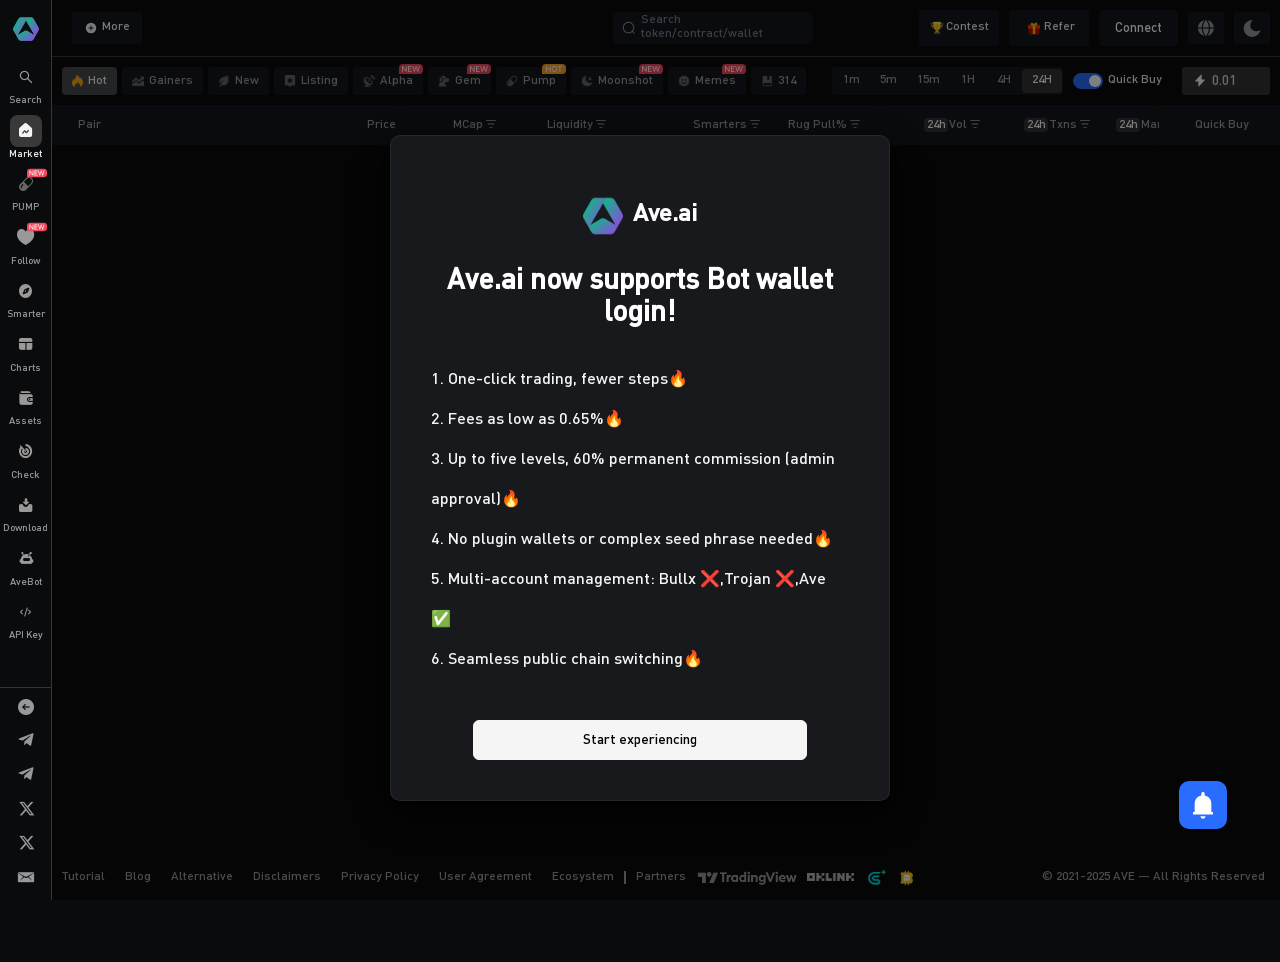
==== commit d0240a27: "Merge pull request #3 from Yolo-00/main" ====
--- a/chart/index.html
+++ b/chart/index.html
@@ -28,7 +28,7 @@
         script.src = d + `charting_library/charting_library.standalone.js`
         document.getElementsByTagName('head')[0].appendChild(script)
       }
-      addScriptJs()</script><link href="/static/css/ApiKey-f71cff67.5b061b69.css" rel="prefetch"><link href="/static/css/Balance-21833f8f.02c6b64f.css" rel="prefetch"><link href="/static/css/Chart-31ecd969.9b517720.css" rel="prefetch"><link href="/static/css/Check-31ecd969.b3c8d2a6.css" rel="prefetch"><link href="/static/css/Download-31ecd969.a2533a6f.css" rel="prefetch"><link href="/static/css/Fav-31ecd969.1cd7ef1e.css" rel="prefetch"><link href="/static/css/Index-f71cff67.56e032b9.css" rel="prefetch"><link href="/static/css/Kline-31ecd969.3279a325.css" rel="prefetch"><link href="/static/css/OfficialVerification-f71cff67.b5f4f597.css" rel="prefetch"><link href="/static/css/Pump-f71cff67.266652c5.css" rel="prefetch"><link href="/static/css/Rank-f71cff67.91a87c1b.css" rel="prefetch"><link href="/static/css/Referral-f71cff67.4a03e4a9.css" rel="prefetch"><link href="/static/css/Smart-f71cff67.4801f37c.css" rel="prefetch"><link href="/static/css/Token-253ae210.98a811a6.css" rel="prefetch"><link href="/static/css/Token-6a2c624d.aa215c6a.css" rel="prefetch"><link href="/static/css/Token-f71cff67.cdf1049a.css" rel="prefetch"><link href="/static/css/chunk-313e67f0.9e0c891a.css" rel="prefetch"><link href="/static/css/default-Chart-Kline-Token-d8bff259.59e1fb63.css" rel="prefetch"><link href="/static/css/default-Index-Pump-Token-1f80e606.20debd69.css" rel="prefetch"><link href="/static/js/ApiKey-f71cff67.980fb4a4.js" rel="prefetch"><link href="/static/js/Balance-21833f8f.180177e2.js" rel="prefetch"><link href="/static/js/Chart-31ecd969.d74d1bce.js" rel="prefetch"><link href="/static/js/Check-31ecd969.907e9d05.js" rel="prefetch"><link href="/static/js/Download-31ecd969.c174f6d5.js" rel="prefetch"><link href="/static/js/Fav-31ecd969.8e7dc74e.js" rel="prefetch"><link href="/static/js/Index-f71cff67.82351ed2.js" rel="prefetch"><link href="/static/js/Kline-31ecd969.bb84159e.js" rel="prefetch"><link href="/static/js/Lost-2a317ca3.6e138ffa.js" rel="prefetch"><link href="/static/js/OfficialVerification-f71cff67.78dad280.js" rel="prefetch"><link href="/static/js/Pump-f71cff67.90e4d679.js" rel="prefetch"><link href="/static/js/Rank-f71cff67.858ff6e2.js" rel="prefetch"><link href="/static/js/Referral-f71cff67.76fa2ad6.js" rel="prefetch"><link href="/static/js/Smart-f71cff67.8e8509e9.js" rel="prefetch"><link href="/static/js/Token-253ae210.d7efd913.js" rel="prefetch"><link href="/static/js/Token-6a2c624d.8da4b545.js" rel="prefetch"><link href="/static/js/Token-f71cff67.35b536f0.js" rel="prefetch"><link href="/static/js/chunk-2d0cc9a7.949a5fbf.js" rel="prefetch"><link href="/static/js/chunk-313e67f0.f1086228.js" rel="prefetch"><link href="/static/js/chunk-566314ea.367820fc.js" rel="prefetch"><link href="/static/js/chunk-6cbceefd.65727936.js" rel="prefetch"><link href="/static/js/chunk-95565b38.27c27ac6.js" rel="prefetch"><link href="/static/js/chunk-9b2b69e2.70046dc5.js" rel="prefetch"><link href="/static/js/default-Chart-Index-b811f808.6b7d3717.js" rel="prefetch"><link href="/static/js/default-Chart-Kline-Token-d8bff259.402af916.js" rel="prefetch"><link href="/static/js/default-Fav-Index-Smart-6bdcf28a.e75e60a6.js" rel="prefetch"><link href="/static/js/default-Fav-Smart-31ecd969.34d976c1.js" rel="prefetch"><link href="/static/js/default-Index-Pump-Token-1f80e606.42c001d5.js" rel="prefetch"><link href="/static/js/vendors-Index-Pump-Token-25cb2edc.29214290.js" rel="prefetch"><link href="/static/css/app-06837ae4.fcdd7434.css" rel="preload" as="style"><link href="/static/css/app-c714bc7b.4cb37fbc.css" rel="preload" as="style"><link href="/static/css/app-cfbf0a2e.84827f6a.css" rel="preload" as="style"><link href="/static/css/app-ec8c427e.143b692c.css" rel="preload" as="style"><link href="/static/js/app-06837ae4.764ad431.js" rel="preload" as="script"><link href="/static/js/app-0b7a60cc.da3e16f2.js" rel="preload" as="script"><link href="/static/js/app-167fad9f.d1c3b661.js" rel="preload" as="script"><link href="/static/js/app-16d3814e.7bfaf046.js" rel="preload" as="script"><link href="/static/js/app-1f20a385.de7a7e4e.js" rel="preload" as="script"><link href="/static/js/app-203e0718.1358008a.js" rel="preload" as="script"><link href="/static/js/app-2a42e354.a05a811a.js" rel="preload" as="script"><link href="/static/js/app-33e35537.cd9831ae.js" rel="preload" as="script"><link href="/static/js/app-4939e289.91777275.js" rel="preload" as="script"><link href="/static/js/app-5866a18b.d1f83a16.js" rel="preload" as="script"><link href="/static/js/app-6484b8ce.4f20cd66.js" rel="preload" as="script"><link href="/static/js/app-6f84c08c.ae22e701.js" rel="preload" as="script"><link href="/static/js/app-72f93981.fbfb8a3f.js" rel="preload" as="script"><link href="/static/js/app-748942c6.70fe7cbb.js" rel="preload" as="script"><link href="/static/js/app-84f69768.01eb369a.js" rel="preload" as="script"><link href="/static/js/app-9187ef67.4600008b.js" rel="preload" as="script"><link href="/static/js/app-94629317.207157c5.js" rel="preload" as="script"><link href="/static/js/app-968c033f.8b3df958.js" rel="preload" as="script"><link href="/static/js/app-9af05477.8c2b6226.js" rel="preload" as="script"><link href="/static/js/app-a97bfcba.d1b57279.js" rel="preload" as="script"><link href="/static/js/app-aeb57120.64a61ef7.js" rel="preload" as="script"><link href="/static/js/app-b5906859.9b5611a9.js" rel="preload" as="script"><link href="/static/js/app-c714bc7b.e6f5248e.js" rel="preload" as="script"><link href="/static/js/app-cfbf0a2e.cfed35af.js" rel="preload" as="script"><link href="/static/js/app-db300d2f.804e3fa6.js" rel="preload" as="script"><link href="/static/js/app-ec8c427e.5f7d3c35.js" rel="preload" as="script"><link href="/static/js/app-f9ca8911.f5e76651.js" rel="preload" as="script"><link href="/static/js/runtime.0f4aa3cd.js" rel="preload" as="script"><link href="/static/css/app-ec8c427e.143b692c.css" rel="stylesheet"><link href="/static/css/app-cfbf0a2e.84827f6a.css" rel="stylesheet"><link href="/static/css/app-06837ae4.fcdd7434.css" rel="stylesheet"><link href="/static/css/app-c714bc7b.4cb37fbc.css" rel="stylesheet"><link rel="icon" type="image/png" sizes="32x32" href="/img/icons/favicon-32x32.png"><link rel="icon" type="image/png" sizes="16x16" href="/img/icons/favicon-16x16.png"><link rel="manifest" href="/manifest.json"><meta name="theme-color" content="#131722"><meta name="apple-mobile-web-app-capable" content="yes"><meta name="apple-mobile-web-app-status-bar-style" content="default"><meta name="apple-mobile-web-app-title" content="Ave"><link rel="apple-touch-icon" href="/img/icons/apple-touch-icon-152x152.png"><link rel="mask-icon" href="/img/icons/safari-pinned-tab.svg" color="#131722"><meta name="msapplication-TileImage" content="/img/icons/msapplication-icon-144x144.png"><meta name="msapplication-TileColor" content="#000000"></head><body><noscript><strong>We're sorry but avedex doesn't work properly without JavaScript enabled. Please enable it to continue.</strong></noscript><div id="app"></div><script>window.dataLayer = window.dataLayer || [];
+      addScriptJs()</script><link href="/static/css/ApiKey-f71cff67.5b061b69.css" rel="prefetch"><link href="/static/css/Balance-21833f8f.02c6b64f.css" rel="prefetch"><link href="/static/css/Chart-31ecd969.9b517720.css" rel="prefetch"><link href="/static/css/Check-31ecd969.b3c8d2a6.css" rel="prefetch"><link href="/static/css/Download-31ecd969.a2533a6f.css" rel="prefetch"><link href="/static/css/Fav-31ecd969.1cd7ef1e.css" rel="prefetch"><link href="/static/css/Index-f71cff67.56e032b9.css" rel="prefetch"><link href="/static/css/Kline-31ecd969.3279a325.css" rel="prefetch"><link href="/static/css/OfficialVerification-f71cff67.b5f4f597.css" rel="prefetch"><link href="/static/css/Pump-f71cff67.266652c5.css" rel="prefetch"><link href="/static/css/Rank-f71cff67.91a87c1b.css" rel="prefetch"><link href="/static/css/Referral-f71cff67.4a03e4a9.css" rel="prefetch"><link href="/static/css/Smart-f71cff67.4801f37c.css" rel="prefetch"><link href="/static/css/Token-253ae210.98a811a6.css" rel="prefetch"><link href="/static/css/Token-6a2c624d.aa215c6a.css" rel="prefetch"><link href="/static/css/Token-f71cff67.cdf1049a.css" rel="prefetch"><link href="/static/css/chunk-313e67f0.9e0c891a.css" rel="prefetch"><link href="/static/css/default-Chart-Kline-Token-d8bff259.59e1fb63.css" rel="prefetch"><link href="/static/css/default-Index-Pump-Token-1f80e606.20debd69.css" rel="prefetch"><link href="/static/js/ApiKey-f71cff67.980fb4a4.js" rel="prefetch"><link href="/static/js/Balance-21833f8f.180177e2.js" rel="prefetch"><link href="/static/js/Chart-31ecd969.d74d1bce.js" rel="prefetch"><link href="/static/js/Check-31ecd969.907e9d05.js" rel="prefetch"><link href="/static/js/Download-31ecd969.c174f6d5.js" rel="prefetch"><link href="/static/js/Fav-31ecd969.8e7dc74e.js" rel="prefetch"><link href="/static/js/Index-f71cff67.82351ed2.js" rel="prefetch"><link href="/static/js/Kline-31ecd969.bb84159e.js" rel="prefetch"><link href="/static/js/Lost-2a317ca3.6e138ffa.js" rel="prefetch"><link href="/static/js/OfficialVerification-f71cff67.78dad280.js" rel="prefetch"><link href="/static/js/Pump-f71cff67.90e4d679.js" rel="prefetch"><link href="/static/js/Rank-f71cff67.858ff6e2.js" rel="prefetch"><link href="/static/js/Referral-f71cff67.76fa2ad6.js" rel="prefetch"><link href="/static/js/Smart-f71cff67.8e8509e9.js" rel="prefetch"><link href="/static/js/Token-253ae210.d7efd913.js" rel="prefetch"><link href="/static/js/Token-6a2c624d.8da4b545.js" rel="prefetch"><link href="/static/js/Token-f71cff67.35b536f0.js" rel="prefetch"><link href="/static/js/chunk-2d0cc9a7.949a5fbf.js" rel="prefetch"><link href="/static/js/chunk-313e67f0.f1086228.js" rel="prefetch"><link href="/static/js/chunk-566314ea.44df78aa.js" rel="prefetch"><link href="/static/js/chunk-6cbceefd.65727936.js" rel="prefetch"><link href="/static/js/chunk-95565b38.27c27ac6.js" rel="prefetch"><link href="/static/js/chunk-9b2b69e2.70046dc5.js" rel="prefetch"><link href="/static/js/default-Chart-Index-b811f808.6b7d3717.js" rel="prefetch"><link href="/static/js/default-Chart-Kline-Token-d8bff259.402af916.js" rel="prefetch"><link href="/static/js/default-Fav-Index-Smart-6bdcf28a.e75e60a6.js" rel="prefetch"><link href="/static/js/default-Fav-Smart-31ecd969.34d976c1.js" rel="prefetch"><link href="/static/js/default-Index-Pump-Token-1f80e606.42c001d5.js" rel="prefetch"><link href="/static/js/vendors-Index-Pump-Token-25cb2edc.29214290.js" rel="prefetch"><link href="/static/css/app-06837ae4.fcdd7434.css" rel="preload" as="style"><link href="/static/css/app-c714bc7b.4cb37fbc.css" rel="preload" as="style"><link href="/static/css/app-cfbf0a2e.84827f6a.css" rel="preload" as="style"><link href="/static/css/app-ec8c427e.143b692c.css" rel="preload" as="style"><link href="/static/js/app-06837ae4.bf5d07b7.js" rel="preload" as="script"><link href="/static/js/app-0b7a60cc.da3e16f2.js" rel="preload" as="script"><link href="/static/js/app-167fad9f.8d5de68e.js" rel="preload" as="script"><link href="/static/js/app-16d3814e.7bfaf046.js" rel="preload" as="script"><link href="/static/js/app-1f20a385.321a17b7.js" rel="preload" as="script"><link href="/static/js/app-203e0718.1358008a.js" rel="preload" as="script"><link href="/static/js/app-2a42e354.e2d91bd8.js" rel="preload" as="script"><link href="/static/js/app-33e35537.cd9831ae.js" rel="preload" as="script"><link href="/static/js/app-4939e289.91777275.js" rel="preload" as="script"><link href="/static/js/app-5866a18b.d1f83a16.js" rel="preload" as="script"><link href="/static/js/app-6484b8ce.4f20cd66.js" rel="preload" as="script"><link href="/static/js/app-6f84c08c.ae22e701.js" rel="preload" as="script"><link href="/static/js/app-72f93981.fbfb8a3f.js" rel="preload" as="script"><link href="/static/js/app-748942c6.86ab5453.js" rel="preload" as="script"><link href="/static/js/app-84f69768.01eb369a.js" rel="preload" as="script"><link href="/static/js/app-9187ef67.4600008b.js" rel="preload" as="script"><link href="/static/js/app-94629317.207157c5.js" rel="preload" as="script"><link href="/static/js/app-968c033f.8b3df958.js" rel="preload" as="script"><link href="/static/js/app-9af05477.8c2b6226.js" rel="preload" as="script"><link href="/static/js/app-a97bfcba.d1b57279.js" rel="preload" as="script"><link href="/static/js/app-aeb57120.64a61ef7.js" rel="preload" as="script"><link href="/static/js/app-b5906859.9b5611a9.js" rel="preload" as="script"><link href="/static/js/app-c714bc7b.6f46b9a1.js" rel="preload" as="script"><link href="/static/js/app-cfbf0a2e.cfed35af.js" rel="preload" as="script"><link href="/static/js/app-db300d2f.804e3fa6.js" rel="preload" as="script"><link href="/static/js/app-ec8c427e.ae03ffc3.js" rel="preload" as="script"><link href="/static/js/app-f9ca8911.f5e76651.js" rel="preload" as="script"><link href="/static/js/runtime.8354c88b.js" rel="preload" as="script"><link href="/static/css/app-ec8c427e.143b692c.css" rel="stylesheet"><link href="/static/css/app-cfbf0a2e.84827f6a.css" rel="stylesheet"><link href="/static/css/app-06837ae4.fcdd7434.css" rel="stylesheet"><link href="/static/css/app-c714bc7b.4cb37fbc.css" rel="stylesheet"><link rel="icon" type="image/png" sizes="32x32" href="/img/icons/favicon-32x32.png"><link rel="icon" type="image/png" sizes="16x16" href="/img/icons/favicon-16x16.png"><link rel="manifest" href="/manifest.json"><meta name="theme-color" content="#131722"><meta name="apple-mobile-web-app-capable" content="yes"><meta name="apple-mobile-web-app-status-bar-style" content="default"><meta name="apple-mobile-web-app-title" content="Ave"><link rel="apple-touch-icon" href="/img/icons/apple-touch-icon-152x152.png"><link rel="mask-icon" href="/img/icons/safari-pinned-tab.svg" color="#131722"><meta name="msapplication-TileImage" content="/img/icons/msapplication-icon-144x144.png"><meta name="msapplication-TileColor" content="#000000"></head><body><noscript><strong>We're sorry but avedex doesn't work properly without JavaScript enabled. Please enable it to continue.</strong></noscript><div id="app"></div><script>window.dataLayer = window.dataLayer || [];
       function gtag(){dataLayer.push(arguments);}
       gtag('js', new Date());
 
@@ -44,4 +44,4 @@
       //   script.defer = true
       //   script.src = 'https://unpkg.com/@maple-tech/red-packet-sdk/dist/index.iife.js'
       //   document.body.appendChild(script)
-      // })()</script><script src="/static/js/runtime.0f4aa3cd.js"></script><script src="/static/js/app-748942c6.70fe7cbb.js"></script><script src="/static/js/app-6f84c08c.ae22e701.js"></script><script src="/static/js/app-9af05477.8c2b6226.js"></script><script src="/static/js/app-84f69768.01eb369a.js"></script><script src="/static/js/app-94629317.207157c5.js"></script><script src="/static/js/app-968c033f.8b3df958.js"></script><script src="/static/js/app-167fad9f.d1c3b661.js"></script><script src="/static/js/app-2a42e354.a05a811a.js"></script><script src="/static/js/app-b5906859.9b5611a9.js"></script><script src="/static/js/app-72f93981.fbfb8a3f.js"></script><script src="/static/js/app-db300d2f.804e3fa6.js"></script><script src="/static/js/app-9187ef67.4600008b.js"></script><script src="/static/js/app-4939e289.91777275.js"></script><script src="/static/js/app-16d3814e.7bfaf046.js"></script><script src="/static/js/app-aeb57120.64a61ef7.js"></script><script src="/static/js/app-6484b8ce.4f20cd66.js"></script><script src="/static/js/app-0b7a60cc.da3e16f2.js"></script><script src="/static/js/app-203e0718.1358008a.js"></script><script src="/static/js/app-1f20a385.de7a7e4e.js"></script><script src="/static/js/app-5866a18b.d1f83a16.js"></script><script src="/static/js/app-f9ca8911.f5e76651.js"></script><script src="/static/js/app-ec8c427e.5f7d3c35.js"></script><script src="/static/js/app-cfbf0a2e.cfed35af.js"></script><script src="/static/js/app-33e35537.cd9831ae.js"></script><script src="/static/js/app-06837ae4.764ad431.js"></script><script src="/static/js/app-a97bfcba.d1b57279.js"></script><script src="/static/js/app-c714bc7b.e6f5248e.js"></script></body></html>+      // })()</script><script src="/static/js/runtime.8354c88b.js"></script><script src="/static/js/app-748942c6.86ab5453.js"></script><script src="/static/js/app-6f84c08c.ae22e701.js"></script><script src="/static/js/app-9af05477.8c2b6226.js"></script><script src="/static/js/app-84f69768.01eb369a.js"></script><script src="/static/js/app-94629317.207157c5.js"></script><script src="/static/js/app-968c033f.8b3df958.js"></script><script src="/static/js/app-167fad9f.8d5de68e.js"></script><script src="/static/js/app-2a42e354.e2d91bd8.js"></script><script src="/static/js/app-b5906859.9b5611a9.js"></script><script src="/static/js/app-72f93981.fbfb8a3f.js"></script><script src="/static/js/app-db300d2f.804e3fa6.js"></script><script src="/static/js/app-9187ef67.4600008b.js"></script><script src="/static/js/app-4939e289.91777275.js"></script><script src="/static/js/app-16d3814e.7bfaf046.js"></script><script src="/static/js/app-aeb57120.64a61ef7.js"></script><script src="/static/js/app-6484b8ce.4f20cd66.js"></script><script src="/static/js/app-0b7a60cc.da3e16f2.js"></script><script src="/static/js/app-203e0718.1358008a.js"></script><script src="/static/js/app-1f20a385.321a17b7.js"></script><script src="/static/js/app-5866a18b.d1f83a16.js"></script><script src="/static/js/app-f9ca8911.f5e76651.js"></script><script src="/static/js/app-ec8c427e.ae03ffc3.js"></script><script src="/static/js/app-cfbf0a2e.cfed35af.js"></script><script src="/static/js/app-33e35537.cd9831ae.js"></script><script src="/static/js/app-06837ae4.bf5d07b7.js"></script><script src="/static/js/app-a97bfcba.d1b57279.js"></script><script src="/static/js/app-c714bc7b.6f46b9a1.js"></script></body></html>
